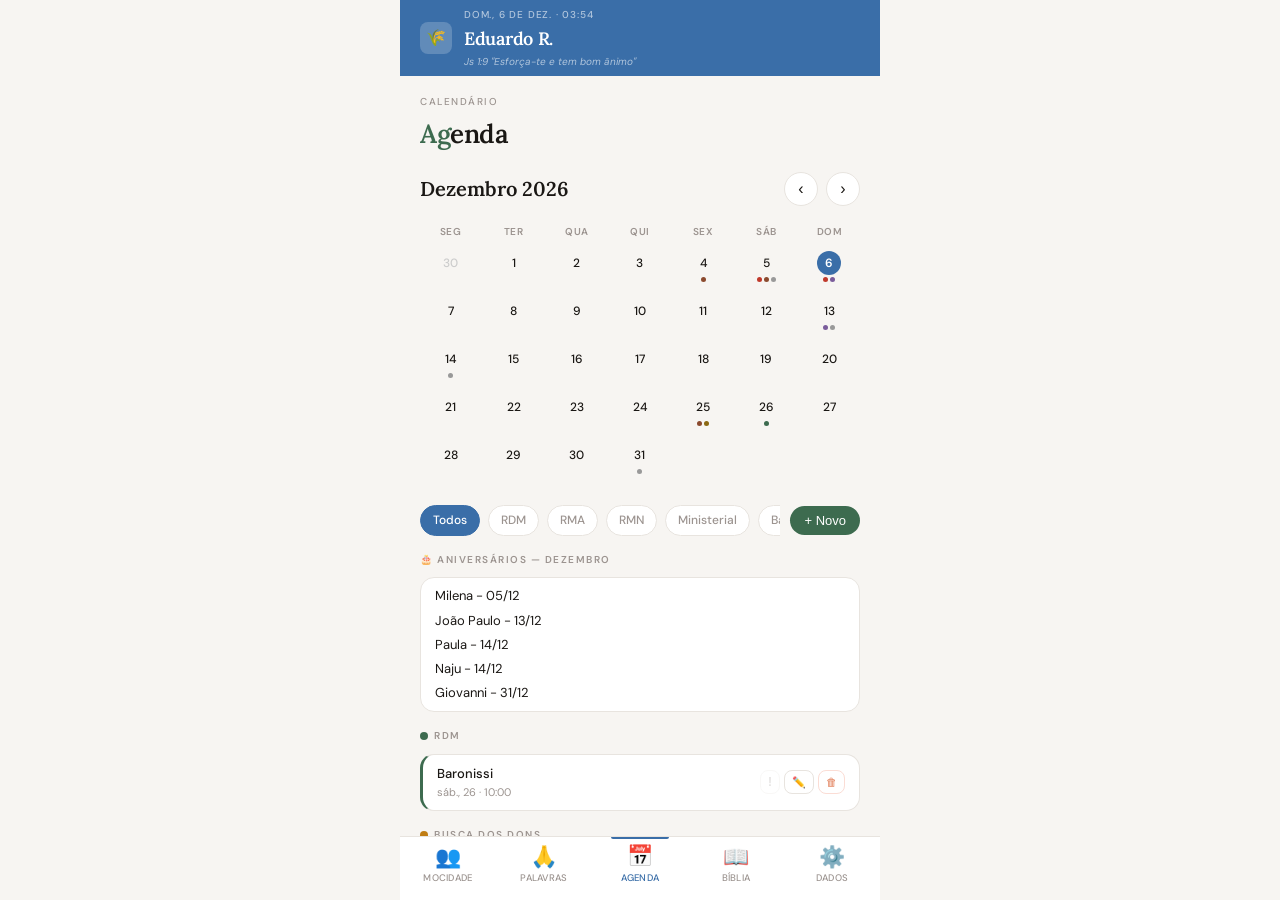
==== index.html @ d0b650cb "Update index.html" ====
<!DOCTYPE html>
<html lang="pt-BR">
<head>
  <meta charset="UTF-8" />
  <meta name="viewport" content="width=device-width, initial-scale=1.0, maximum-scale=1.0, user-scalable=no" />
  <title>Chazak</title>
  <meta name="description" content="Chazak — app pessoal de Eduardo R. para organização da mocidade CCB." />
  <meta name="theme-color" content="#3A6EA8" />
  <meta name="mobile-web-app-capable" content="yes" />
  <meta name="apple-mobile-web-app-capable" content="yes" />
  <meta name="apple-mobile-web-app-status-bar-style" content="default" />
  <meta name="apple-mobile-web-app-title" content="Chazak" />
  <!-- Manifest real (FASE 2 — PWA Offline) -->
  <link rel="manifest" href="./manifest.json" />
  <!-- Favicon emoji 🌾 via SVG -->
<link rel="icon" href="./icon-192.png" />
<link rel="apple-touch-icon" href="./icon-192.png" />
  <link rel="preconnect" href="https://fonts.googleapis.com">
  <link href="https://fonts.googleapis.com/css2?family=Lora:ital,wght@0,400;0,600;1,400&family=DM+Sans:wght@300;400;500&display=swap" rel="stylesheet">
  <style>
    *, *::before, *::after { box-sizing: border-box; margin: 0; padding: 0; }

    :root {
      --bg:        #F7F5F2;
      --surface:   #FFFFFF;
      --border:    #E8E4DF;
      --text:      #1A1714;
      --muted:     #9C9490;
      --accent:    #3A6EA8;      /* azul ardósia — principal */
      --accent2:   #8B4A2E;      /* terracota */
      --accent3:   #3D6B4F;      /* verde — Mocidade */
      --accent4:   #7A5C9B;      /* roxo — Bíblia */
      --accent5:   #6B7A8B;      /* chumbo — Dados */
      --tab-moc:   #3D6B4F;
      --tab-serv:  #8B4A2E;
      --tab-ag:    #3A6EA8;
      --tab-bib:   #7A5C9B;
      --tab-dad:   #6B7A8B;
      --tab-h:     64px;
      --header-h:  76px;
      --radius:    14px;
      --shadow:    0 2px 16px rgba(26,23,20,0.07);
      --hl-verde:  rgba(61,107,79,0.20);
      --hl-azul:   rgba(58,110,168,0.20);
      --hl-rosa:   rgba(199,80,141,0.20);
    }

    mark.chz-hl-verde,
    mark.chz-hl-azul,
    mark.chz-hl-rosa {
      padding: 1px 3px;
      border-radius: 4px;
      color: inherit;
      -webkit-box-decoration-break: clone;
      box-decoration-break: clone;
    }
    mark.chz-hl-verde { background: var(--hl-verde); }
    mark.chz-hl-azul  { background: var(--hl-azul); }
    mark.chz-hl-rosa  { background: var(--hl-rosa); }

    html, body {
      height: 100%;
      overflow: hidden;
      background: var(--bg);
      font-family: 'DM Sans', sans-serif;
      font-size: 15px;
      line-height: 1.55;
      color: var(--text);
      -webkit-font-smoothing: antialiased;
    }

    /* ── APP SHELL ── */
    #app {
      display: flex;
      flex-direction: column;
      height: 100%;
      max-width: 480px;
      margin: 0 auto;
      background: var(--bg);
      position: relative;
    }

    /* ── HEADER ── */
    header {
      height: var(--header-h);
      background: var(--tab-ag);
      border-bottom: none;
      display: flex;
      align-items: center;
      padding: 0 20px;
      gap: 12px;
      flex-shrink: 0;
      position: relative;
      z-index: 10;
      transition: background 0.3s ease;
    }

    .header-icon {
      width: 32px;
      height: 32px;
      background: rgba(255,255,255,0.2);
      border-radius: 8px;
      display: flex;
      align-items: center;
      justify-content: center;
      font-size: 16px;
    }

    .header-title {
      font-family: 'Lora', serif;
      font-size: 18px;
      font-weight: 600;
      color: white;
      letter-spacing: -0.3px;
    }

    .header-sub {
      font-size: 11px;
      color: rgba(255,255,255,0.75);
      font-weight: 400;
      margin-left: auto;
      letter-spacing: 0.5px;
      text-transform: uppercase;
    }

    /* ── CONTENT AREA ── */
    main {
      flex: 1;
      overflow-y: auto;
      overflow-x: hidden;
      -webkit-overflow-scrolling: touch;
      scroll-behavior: smooth;
    }

    /* ── SECTIONS ── */
    .section {
      display: none;
      padding: 18px 20px;
      min-height: 100%;
      animation: fadeUp 0.22s ease both;
    }

    .section.active { display: block; }
    .nota-preview { font-size:13px; color:var(--muted); white-space:nowrap; overflow:hidden; text-overflow:ellipsis; }

    @keyframes fadeUp {
      from { opacity: 0; transform: translateY(10px); }
      to   { opacity: 1; transform: translateY(0); }
    }

    /* ── SECTION HEADER ── */
    .section-header {
      margin-bottom: 18px;
    }

    .section-label {
      font-size: 10px;
      font-weight: 500;
      text-transform: uppercase;
      letter-spacing: 1.5px;
      color: var(--muted);
      margin-bottom: 4px;
    }

    .section-title {
      font-family: 'Lora', serif;
      font-size: 26px;
      font-weight: 600;
      color: var(--text);
      letter-spacing: -0.5px;
    }

    .section-title span {
      color: var(--accent);
    }

    /* ── EMPTY STATE ── */
    .empty-state {
      display: flex;
      flex-direction: column;
      align-items: center;
      justify-content: center;
      padding: 60px 20px;
      text-align: center;
      gap: 12px;
    }

    .empty-icon {
      font-size: 48px;
      opacity: 0.25;
      margin-bottom: 4px;
    }

    .empty-title {
      font-family: 'Lora', serif;
      font-size: 17px;
      color: var(--text);
      font-weight: 600;
    }

    .empty-desc {
      font-size: 14px;
      color: var(--muted);
      line-height: 1.6;
      max-width: 240px;
    }

    .btn-primary {
      margin-top: 8px;
      background: var(--accent);
      color: white;
      border: none;
      border-radius: 100px;
      padding: 12px 24px;
      font-family: 'DM Sans', sans-serif;
      font-size: 14px;
      font-weight: 500;
      cursor: pointer;
      transition: opacity 0.15s, transform 0.15s;
    }

    .btn-primary:active {
      opacity: 0.85;
      transform: scale(0.97);
    }

    /* ── CARDS PLACEHOLDER ── */
    .cards-grid {
      display: flex;
      flex-direction: column;
      gap: 12px;
    }

    .card {
      background: var(--surface);
      border: 1px solid var(--border);
      border-radius: var(--radius);
      padding: 18px;
      box-shadow: var(--shadow);
      transition: transform 0.15s;
    }

    .card:active { transform: scale(0.99); }

    /* ── AGENDA CALENDAR ── */
    .agenda-month {
      display: flex;
      align-items: center;
      justify-content: space-between;
      margin-bottom: 12px;
    }
    .agenda-month-label {
      font-family: 'Lora', serif;
      font-size: 20px;
      font-weight: 600;
    }
    .agenda-nav { display: flex; gap: 8px; }
    .agenda-nav button {
      width: 34px; height: 34px; border: 1px solid var(--border);
      background: var(--surface); border-radius: 50%; cursor: pointer;
      font-size: 16px; color: var(--text); display: flex;
      align-items: center; justify-content: center; transition: background 0.15s;
    }
    .agenda-nav button:hover { background: var(--border); }

    .cal-grid {
      display: grid;
      grid-template-columns: repeat(7, 1fr);
      gap: 2px;
      margin-bottom: 20px;
    }
    .cal-day-label {
      text-align: center; font-size: 10px; font-weight: 600;
      color: var(--muted); text-transform: uppercase;
      letter-spacing: 0.5px; padding: 6px 0;
    }
    .cal-day {
      position: relative;
      display: flex; flex-direction: column;
      align-items: center;
      padding: 4px 2px 6px;
      border-radius: 10px;
      cursor: pointer;
      transition: background 0.12s;
      min-height: 46px;
    }
    .cal-day:hover { background: var(--border); }
    .cal-day.other-month .cal-day-num { color: #ccc; }
    .cal-day.today .cal-day-num {
      background: var(--accent); color: white;
      width: 24px; height: 24px; border-radius: 50%;
      display: flex; align-items: center; justify-content: center;
    }
    .cal-day.selected { background: rgba(61,107,79,0.1); }
    .cal-day-num {
      font-size: 12px; font-weight: 500; color: var(--text);
      width: 24px; height: 24px; display: flex;
      align-items: center; justify-content: center;
      border-radius: 50%; margin-bottom: 2px;
    }
    .cal-dots {
      display: flex; flex-wrap: wrap; justify-content: center;
      gap: 2px; max-width: 100%;
    }
    .cal-dot {
      width: 5px; height: 5px; border-radius: 50%; flex-shrink: 0;
    }

    /* ── AGENDA SECTION LABEL ── */
    .agenda-section-label {
      font-size: 10px; font-weight: 600; text-transform: uppercase;
      letter-spacing: 1.5px; color: var(--muted); margin: 16px 0 10px;
    }

    /* Event card in list */
    .ev-card {
      background: var(--surface); border: 1px solid var(--border);
      border-radius: var(--radius); padding: 14px 16px;
      margin-bottom: 8px; display: flex; gap: 12px; align-items: flex-start;
      transition: opacity 0.2s;
    }
    .ev-card.past { opacity: 0.45; }
    .ev-card-stripe {
      width: 3px; border-radius: 4px; flex-shrink: 0; align-self: stretch; min-height: 36px;
    }
    .ev-card-body { flex: 1; min-width: 0; }
    .ev-card-tipo {
      font-size: 10px; font-weight: 700; text-transform: uppercase;
      letter-spacing: 0.8px; margin-bottom: 3px;
    }
    .ev-card-titulo { font-size: 14px; font-weight: 600; margin-bottom: 3px; white-space: nowrap; overflow: hidden; text-overflow: ellipsis; }
    .ev-card-meta { font-size: 11px; color: var(--muted); }
    .ev-card-actions { display: flex; gap: 6px; flex-shrink: 0; }
    .ev-icon-btn {
      background: none; border: 1px solid var(--border); border-radius: 8px;
      padding: 5px 7px; cursor: pointer; font-size: 12px;
    }

    /* ── BIBLIA TABS ── */
    .inner-tabs {
      display: flex;
      gap: 8px;
      margin-bottom: 24px;
      overflow-x: auto;
      scrollbar-width: none;
    }

    .inner-tabs::-webkit-scrollbar { display: none; }

    .inner-tab {
      flex-shrink: 0;
      padding: 7px 16px;
      border-radius: 100px;
      font-size: 13px;
      font-weight: 500;
      cursor: pointer;
      border: 1px solid var(--border);
      background: var(--surface);
      color: var(--muted);
      transition: all 0.15s;
    }

    .inner-tab.active {
      background: var(--accent);
      color: white;
      border-color: var(--accent);
    }

    /* ── DADOS ── */
    .dados-section {
      margin-bottom: 0;
    }
    .dados-group-label {
      font-size: 10px; font-weight: 700; text-transform: uppercase;
      letter-spacing: 1.2px; color: var(--muted);
      margin: 20px 0 8px 2px;
    }

    .dados-title {
      font-family: 'Lora', serif;
      font-size: 15px;
      font-weight: 600;
      margin-bottom: 12px;
      color: var(--text);
    }

    .dados-row {
      display: flex;
      gap: 10px;
    }

    .btn-outline {
      flex: 1;
      padding: 13px;
      border: 1px solid var(--border);
      background: var(--surface);
      border-radius: var(--radius);
      font-family: 'DM Sans', sans-serif;
      font-size: 13px;
      font-weight: 500;
      color: var(--text);
      cursor: pointer;
      text-align: center;
      transition: background 0.15s;
    }

    .btn-outline:hover { background: var(--border); }

    .btn-danger {
      flex: 1;
      padding: 13px;
      border: 1px solid #FBDDD5;
      background: #FFF8F6;
      border-radius: var(--radius);
      font-family: 'DM Sans', sans-serif;
      font-size: 13px;
      font-weight: 500;
      color: var(--accent2);
      cursor: pointer;
      text-align: center;
      transition: background 0.15s;
    }

    /* ── BOTTOM TABS ── */
    nav {
      height: var(--tab-h);
      background: var(--surface);
      border-top: 1px solid var(--border);
      display: flex;
      align-items: stretch;
      flex-shrink: 0;
      position: relative;
      z-index: 10;
    }

    .tab {
      flex: 1;
      display: flex;
      flex-direction: column;
      align-items: center;
      justify-content: center;
      gap: 3px;
      cursor: pointer;
      position: relative;
      transition: color 0.15s;
      color: var(--muted);
      padding-bottom: 4px;
      -webkit-tap-highlight-color: transparent;
    }

    .tab::before {
      content: '';
      position: absolute;
      top: 0;
      left: 20%;
      right: 20%;
      height: 2px;
      background: var(--accent);
      border-radius: 0 0 4px 4px;
      transform: scaleX(0);
      transition: transform 0.2s ease;
    }

    .tab.active {
      color: var(--accent);
    }

    .tab.active::before {
      transform: scaleX(1);
    }

    .tab-icon {
      font-size: 21px;
      line-height: 1;
      transition: transform 0.15s;
    }

    .tab.active .tab-icon {
      transform: translateY(-1px);
    }

    .tab-label {
      font-size: 9.5px;
      font-weight: 500;
      letter-spacing: 0.3px;
      text-transform: uppercase;
    }

    /* ── MOCIDADE COLOR ── */
    #tab-mocidade.active { color: var(--tab-moc); }
    #tab-mocidade.active::before { background: var(--tab-moc); }
    #tab-servicos.active { color: var(--tab-serv); }
    #tab-servicos.active::before { background: var(--tab-serv); }
    #tab-agenda.active { color: var(--tab-ag); }
    #tab-agenda.active::before { background: var(--tab-ag); }
    #tab-biblia.active { color: var(--tab-bib); }
    #tab-biblia.active::before { background: var(--tab-bib); }
    #tab-dados.active { color: var(--tab-dad); }
    #tab-dados.active::before { background: var(--tab-dad); }

    /* ── VERSÍCULO DESTAQUE ── */
    .verse-banner {
      background: var(--accent);
      border-radius: var(--radius);
      padding: 12px 16px;
      margin-bottom: 16px;
      color: white;
    }

    .verse-text {
      font-family: 'Lora', serif;
      font-size: 13px;
      font-style: italic;
      line-height: 1.6;
      margin-bottom: 5px;
    }

    .verse-ref {
      font-size: 11px;
      opacity: 0.75;
      font-weight: 500;
    }

    /* ── MOCIDADE STYLES ── */
    .moc-inner-tabs {
      display: flex; gap: 8px; margin-bottom: 20px; overflow-x: auto; scrollbar-width: none;
    }
    .moc-inner-tabs::-webkit-scrollbar { display: none; }
    .moc-inner-tab {
      flex-shrink: 0; padding: 7px 16px; border-radius: 100px; font-size: 13px; font-weight: 500;
      cursor: pointer; border: 1px solid var(--border); background: var(--surface); color: var(--muted);
      transition: all 0.15s;
    }
    .moc-inner-tab.active { background: var(--accent); color: white; border-color: var(--accent); }

    /* ── AUTOCOMPLETE ── */
    .ac-wrap { position: relative; }
    .ac-dropdown {
      position: absolute; top: calc(100% + 4px); left: 0; right: 0;
      background: var(--surface); border: 1px solid var(--border);
      border-radius: var(--radius); z-index: 200; overflow: hidden;
      box-shadow: 0 8px 24px rgba(0,0,0,0.12);
    }
    .ac-item {
      padding: 11px 14px; font-size: 14px; cursor: pointer;
      border-bottom: 1px solid var(--border); transition: background 0.1s;
    }
    .ac-item:last-child { border-bottom: none; }
    .ac-item:active, .ac-item.hovered { background: var(--bg); }
    .ac-item .ac-sub { font-size: 11px; color: var(--muted); margin-top: 2px; }

    /* ── VIAGEM INLINE EDIT ── */
    .vd-edit-row {
      display: flex; align-items: center; gap: 8px; margin-bottom: 6px;
    }
    .vd-edit-input {
      flex: 1; border: 1px solid var(--border); border-radius: 100px;
      padding: 8px 14px; font-size: 14px; background: var(--bg);
      color: var(--text); font-family: 'DM Sans', sans-serif;
    }
    .vd-edit-input:focus { outline: none; border-color: var(--accent); }
    .vd-edit-btn {
      background: none; border: 1px solid var(--border); border-radius: 100px;
      padding: 6px 12px; font-size: 12px; color: var(--muted); cursor: pointer;
      white-space: nowrap; flex-shrink: 0;
    }

    /* ── VIAGEM DETAIL ── */
    .vd-header {
      display: flex; align-items: center; gap: 10px; margin-bottom: 18px;
    }
    .vd-back {
      background: var(--surface); border: 1px solid var(--border);
      border-radius: 100px; padding: 6px 14px; font-size: 13px;
      cursor: pointer; color: var(--muted); flex-shrink: 0;
    }
    .vd-title { font-family: 'Lora', serif; font-size: 18px; font-weight: 600; }
    .vd-meta { font-size: 12px; color: var(--muted); margin-top: 2px; }

    .vd-section { margin-bottom: 20px; }
    .vd-section-title {
      font-size: 11px; font-weight: 600; text-transform: uppercase;
      letter-spacing: 1px; color: var(--muted); margin-bottom: 10px;
    }

    /* Invitati / convidados */
    .inv-row {
      display: flex; align-items: center; gap: 10px;
      background: var(--surface); border: 1px solid var(--border);
      border-radius: 100px; padding: 8px 10px 8px 14px;
      margin-bottom: 6px; transition: background 0.15s;
    }
    .inv-row.confirmed { background: #e8f5e9; border-color: #a5d6a7; }
    .inv-row .inv-nome {
      flex: 1; font-size: 14px; font-weight: 500;
      border: none; background: transparent; color: var(--text);
      font-family: 'DM Sans', sans-serif;
    }
    .inv-row .inv-nome:focus { outline: none; }
    .inv-row.confirmed .inv-nome { color: #2e7d32; }
    .inv-check { width: 26px; height: 26px; accent-color: #2b8c4c; flex-shrink: 0; cursor: pointer; }
    .inv-del { background: none; border: none; font-size: 18px; color: var(--muted); cursor: pointer; width: 36px; height: 36px; border-radius: 100px; display: flex; align-items: center; justify-content: center; flex-shrink: 0; }
    .inv-del:active { background: var(--border); }

    /* Carros */
    .carro-card {
      background: var(--surface); border: 1px solid var(--border);
      border-radius: var(--radius); padding: 14px; margin-bottom: 12px;
    }
    .carro-header {
      display: flex; align-items: center; justify-content: space-between;
      margin-bottom: 12px;
    }
    .carro-titulo {
      font-size: 14px; font-weight: 600;
      background: var(--bg); border: 1px solid var(--border);
      border-radius: 100px; padding: 5px 14px; display: inline-flex;
      align-items: center; gap: 6px;
    }
    .carro-del { background: none; border: none; color: #E07B54; font-size: 16px; cursor: pointer; padding: 4px 8px; }
    .posto-input {
      width: 100%; padding: 10px 14px; border: 1px solid var(--border);
      border-radius: 100px; font-size: 13px; background: var(--bg);
      color: var(--text); font-family: 'DM Sans', sans-serif;
      margin-bottom: 6px; transition: border 0.15s;
    }
    .posto-input:focus { outline: none; border-color: var(--accent); }

    .vd-wa-btn {
      width: 100%; padding: 14px; background: #25D366; color: white;
      border: none; border-radius: 100px; font-size: 15px; font-weight: 600;
      cursor: pointer; font-family: 'DM Sans', sans-serif; margin-top: 8px;
      display: flex; align-items: center; justify-content: center; gap: 8px;
    }

    /* Toggle chevron — pill style */
    .toggle-header {
      display: flex; align-items: center; justify-content: space-between;
      padding: 10px 14px; background: var(--surface); border: 1px solid var(--border);
      border-radius: var(--radius); cursor: pointer; user-select: none;
      transition: background 0.15s;
    }
    .toggle-header:active { background: var(--border); }
    .toggle-header-label {
      font-size: 12px; font-weight: 600; text-transform: uppercase;
      letter-spacing: 1px; color: var(--muted);
    }
    .toggle-chevron {
      display: flex; align-items: center; justify-content: center;
      width: 22px; height: 22px; border-radius: 100px;
      background: var(--bg); border: 1px solid var(--border);
      color: var(--muted); font-size: 10px; font-style: normal;
      transition: transform 0.2s; flex-shrink: 0;
    }
    .toggle-chevron.open { transform: rotate(180deg); }
    .toggle-cards {
      border: 1px solid var(--border); border-top: none;
      border-radius: 0 0 var(--radius) var(--radius); overflow: hidden;
      margin-bottom: 10px;
    }
    .toggle-header.closed { border-radius: var(--radius); margin-bottom: 10px; }

    /* Scroll-to-top */
    .scroll-top-btn {
      display: none; position: fixed; bottom: 148px; right: 18px;
      width: 36px; height: 36px; border-radius: 100px;
      background: var(--surface); border: 1px solid var(--border);
      color: var(--muted); font-size:16px; cursor: pointer;
      align-items: center; justify-content: center; z-index: 50;
      box-shadow: 0 2px 8px rgba(0,0,0,0.12); transition: opacity 0.2s;
    }
    .scroll-top-btn.visible { display: flex; }

    /* Search */
    .search-wrap { position: relative; margin-bottom: 16px; }
    .search-wrap input {
      width: 100%; padding: 11px 16px 11px 40px; border: 1px solid var(--border);
      border-radius: 100px; background: var(--surface); font-family: 'DM Sans', sans-serif;
      font-size: 14px; color: var(--text); outline: none; transition: border 0.15s;
    }
    .search-wrap input:focus { border-color: var(--accent); }
    .search-wrap::before { content: '🔍'; position: absolute; left: 14px; top: 50%; transform: translateY(-50%); font-size: 14px; }

    /* Filter row */
    .filter-row { display: flex; gap: 8px; margin-bottom: 16px; overflow-x: auto; scrollbar-width: none; }
    .filter-row::-webkit-scrollbar { display: none; }
    .filter-chip {
      flex-shrink: 0; padding: 5px 12px; border-radius: 100px; font-size: 12px; font-weight: 500;
      cursor: pointer; border: 1px solid var(--border); background: var(--surface); color: var(--muted);
      transition: all 0.15s;
    }
    .filter-chip.active { background: var(--accent); color: white; border-color: var(--accent); }

    /* Person card */
    .person-card {
      background: var(--surface); border: 1px solid var(--border); border-radius: var(--radius);
      padding: 16px; margin-bottom: 10px; box-shadow: var(--shadow); transition: transform 0.15s;
    }
    .person-card.needs-attention { border-left: 3px solid #E07B54; }
    .person-card:active { transform: scale(0.99); }

    .pc-top { display: flex; align-items: center; justify-content: space-between; margin-bottom: 12px; }
    .pc-name { font-weight: 600; font-size: 15px; }
    .pc-badge {
      font-size: 10px; font-weight: 500; padding: 3px 10px; border-radius: 100px;
      background: var(--bg); color: var(--muted); border: 1px solid var(--border);
    }
    .pc-status { display: flex; align-items: center; gap: 5px; font-size: 11px; color: var(--muted); }
    .pc-dot { width: 7px; height: 7px; border-radius: 50%; background: #4CAF50; }
    .pc-dot.warn { background: #FF9800; }
    .pc-dot.alert { background: #F44336; }

    .pc-interactions { display: grid; grid-template-columns: repeat(3, 1fr); gap: 7px; margin-bottom: 12px; }
    .pc-btn {
      padding: 9px 4px; border: 1px solid var(--border); border-radius: 10px; background: var(--bg);
      font-size: 11px; font-weight: 500; cursor: pointer; text-align: center; transition: all 0.15s;
      color: var(--muted); line-height: 1.4;
    }
    .pc-btn.has-data { background: var(--accent); color: white; border-color: var(--accent); }
    .pc-btn span { display: block; font-size: 9px; font-weight: 400; margin-top: 2px; opacity: 0.8; }

    .pc-footer { display: flex; justify-content: space-between; align-items: center; }
    .pc-last { font-size: 11px; color: var(--muted); }
    .pc-del { background: none; border: none; font-size: 16px; cursor: pointer; opacity: 0.4; padding: 4px; }

    /* Viagens */
    .viagem-card {
      background: var(--surface); border: 1px solid var(--border); border-radius: var(--radius);
      padding: 16px; margin-bottom: 10px; box-shadow: var(--shadow);
    }
    .vc-top { display: flex; justify-content: space-between; align-items: flex-start; margin-bottom: 8px; }
    .vc-title { font-weight: 600; font-size: 15px; }
    .vc-date { font-size: 11px; color: var(--muted); }
    .vc-dest { font-size: 13px; color: var(--muted); margin-bottom: 10px; }
    .vc-participants { display: flex; flex-wrap: wrap; gap: 6px; }
    .vc-tag {
      font-size: 11px; padding: 3px 10px; border-radius: 100px;
      background: var(--bg); border: 1px solid var(--border); color: var(--text);
    }

    /* Modal */
    .modal-overlay {
      display: none; position: fixed; inset: 0; background: rgba(26,23,20,0.45);
      z-index: 100; align-items: flex-end; justify-content: center;
    }
    .modal-overlay.show { display: flex; }
    .modal-sheet {
      background: var(--surface); border-radius: 20px 20px 0 0; padding: 24px 20px 40px;
      width: 100%; max-width: 480px; max-height: 85vh; overflow-y: auto;
      animation: slideUp 0.25s ease; display: flex; flex-direction: column;
      transition: transform 0.15s ease;
    }
    /* When keyboard is open, reduce max-height so modal fits above it */
    .modal-overlay.keyboard-open .modal-sheet {
      max-height: 50vh;
      padding-bottom: 16px;
    }
    .form-actions { display: flex; gap: 10px; margin-top: 20px; flex-shrink: 0; }
    @keyframes slideUp { from { transform: translateY(100%); } to { transform: translateY(0); } }
    .modal-handle { width: 40px; height: 4px; background: var(--border); border-radius: 100px; margin: 0 auto 20px; }
    .modal-title { font-family: 'Lora', serif; font-size: 19px; font-weight: 600; margin-bottom: 20px; }

    .form-field { margin-bottom: 16px; }
    .form-label { font-size: 11px; font-weight: 700; text-transform: uppercase; letter-spacing: 1.1px; color: var(--muted); margin-bottom: 7px; display: block; }
    .form-input {
      width: 100%; padding: 13px 15px; border: 1px solid var(--border); border-radius: 10px;
      font-family: 'DM Sans', sans-serif; font-size: 15px; color: var(--text);
      background: var(--bg); outline: none; transition: border 0.15s;
    }
    .form-input:focus { border-color: var(--accent); background: var(--surface); }
    select.form-input { cursor: pointer; }

    
    .btn-cancel {
      flex: 1; padding: 13px; border: 1px solid var(--border); background: var(--surface);
      border-radius: 100px; font-family: 'DM Sans', sans-serif; font-size: 14px;
      font-weight: 500; color: var(--muted); cursor: pointer;
    }
    .btn-save {
      flex: 2; padding: 13px; border: none; background: var(--accent);
      border-radius: 100px; font-family: 'DM Sans', sans-serif; font-size: 14px;
      font-weight: 500; color: white; cursor: pointer; transition: opacity 0.15s;
    }
    .btn-save:active { opacity: 0.85; }

    /* Interaction history */
    .hist-item {
      display: flex; justify-content: space-between; align-items: center;
      padding: 10px 0; border-bottom: 1px solid var(--border); font-size: 13px;
    }
    .hist-item:last-child { border-bottom: none; }
    .hist-del { background: none; border: none; color: #E07B54; cursor: pointer; font-size: 14px; }

    /* Stats bar */
    .moc-stats { display: grid; grid-template-columns: repeat(3,1fr); gap: 8px; margin-bottom: 20px; }
    .moc-stat { background: var(--surface); border: 1px solid var(--border); border-radius: 12px; padding: 12px; text-align: center; }
    .moc-stat-num { font-family: 'Lora', serif; font-size: 22px; font-weight: 600; color: var(--accent); }
    .moc-stat-label { font-size: 10px; color: var(--muted); margin-top: 2px; }

    /* FAB */
    .fab {
      position: fixed; bottom: calc(var(--tab-h) + 16px + env(safe-area-inset-bottom,0));
      right: 20px; width: 52px; height: 52px; border-radius: 50%; background: var(--accent);
      color: white; border: none; font-size: 24px; cursor: pointer; box-shadow: 0 4px 16px rgba(61,107,79,0.4);
      display: none; align-items: center; justify-content: center; z-index: 50; transition: transform 0.15s;
    }
    .fab.visible { display: flex; }
    .fab:active { transform: scale(0.92); }

    /* Scrollbar */
    main::-webkit-scrollbar { width: 3px; }
    main::-webkit-scrollbar-thumb { background: var(--border); border-radius: 10px; }

    /* Safe area for notch/home indicator */
    nav { padding-bottom: env(safe-area-inset-bottom, 0); height: calc(var(--tab-h) + env(safe-area-inset-bottom, 0)); }
  </style>
</head>
<body>

<div id="app">

  <!-- HEADER -->
  <header>
    <div class="header-icon">🌾</div>
    <div style="display:flex;flex-direction:column;gap:2px;flex:1;min-width:0">
      <span style="font-size:10px;color:rgba(255,255,255,0.6);font-weight:500;letter-spacing:0.8px;text-transform:uppercase" id="header-date"></span>
      <span class="header-title">Eduardo R.</span>
      <span id="header-verse" style="font-size:10px;color:rgba(255,255,255,0.6);font-weight:400;font-style:italic;line-height:1.4;display:block">1Jo 2:14 "Jovens, sois fortes, e a palavra de Deus permanece em vós"</span>
    </div>
  </header>

  <!-- MAIN CONTENT -->
  <main>

    <!-- ── MOCIDADE ── -->
    <section id="sec-mocidade" class="section">
      <div class="section-header">
        <div class="section-label">Jovens</div>
        <div class="section-title"><span style="color:var(--tab-moc)">Mo</span>cidade</div>
      </div>

      <!-- Sub-tabs -->
      <div class="moc-inner-tabs">
        <div class="moc-inner-tab active" onclick="setMocTab(this,'tracker')" title="Tracker">👥</div>
        <div class="moc-inner-tab" onclick="setMocTab(this,'presenca')" title="Presença">🙋</div>
        <div class="moc-inner-tab" onclick="setMocTab(this,'viagens')" title="Viagens">✈️</div>
        <div class="moc-inner-tab" onclick="setMocTab(this,'encontros')" title="Encontros">🎉</div>
        <div class="moc-inner-tab" onclick="setMocTab(this,'ideias')" title="Ideias">💡</div>
      </div>

      <!-- ── TRACKER ── -->
      <div id="moc-tracker">
        <div class="moc-stats">
          <div class="moc-stat"><div class="moc-stat-num" id="ms-total">0</div><div class="moc-stat-label">Total</div></div>
          <div class="moc-stat" onclick="filterByAtencao()" style="cursor:pointer" id="ms-alert-box"><div class="moc-stat-num" id="ms-alert" style="color:#E07B54">0</div><div class="moc-stat-label">Atenção ⚠️</div></div>
          <div class="moc-stat"><div class="moc-stat-num" id="ms-ok">0</div><div class="moc-stat-label">Em dia</div></div>
        </div>

        <div class="search-wrap"><input type="text" id="moc-search" placeholder="Buscar jovem..." oninput="renderTracker()"></div>

        <div class="filter-row" style="margin-bottom:10px">
            <div class="filter-chip active" onclick="setMocFilter(this,'todos')">Todos</div>
            <div class="filter-chip" onclick="setMocFilter(this,'Jovem Moça')">Moças +12</div>
            <div class="filter-chip" onclick="setMocFilter(this,'Criança Menina')">Meninas +6</div>
            <div class="filter-chip" onclick="setMocFilter(this,'Menina menor de 6')">Meninas -6</div>
            <div class="filter-chip" onclick="setMocFilter(this,'Jovem Moço')">Moços +12</div>
            <div class="filter-chip" onclick="setMocFilter(this,'Criança Menino')">Meninos +6</div>
            <div class="filter-chip" onclick="setMocFilter(this,'Menino menor de 6')">Meninos -6</div>
            <div class="filter-chip" onclick="setMocFilter(this,'atencao')">⚠️</div>
          </div>

        <div id="tracker-list"></div>
      </div>

      <!-- ── PRESENÇA (RDJ) ── -->
      <div id="moc-presenca" style="display:none">
        <div class="filter-row" style="margin-bottom:14px">
          <div class="filter-chip active" id="pres-subtab-sessoes" onclick="setPresencaSubTab('sessoes')">📋 Sessões</div>
          <div class="filter-chip" id="pres-subtab-ranking" onclick="setPresencaSubTab('ranking')">📊 Ranking</div>
        </div>

        <!-- SESSÕES -->
        <div id="presenca-sessoes-view">
          <div id="presenca-sessoes-list"></div>
        </div>

        <!-- RANKING -->
        <div id="presenca-ranking-view" style="display:none">
          <div class="filter-row" style="margin-bottom:12px">
            <div class="filter-chip active" onclick="setRankingFilter(this,'todos')">Todos</div>
            <div class="filter-chip" onclick="setRankingFilter(this,'jovens')">Jovem Moça &amp; Moço</div>
          </div>
          <div id="presenca-ranking-list"></div>
        </div>
      </div>

      <!-- ── VIAGENS ── -->
      <div id="moc-viagens" style="display:none">
        <!-- LIST VIEW -->
        <div id="viagens-list-view">
          <div id="viagens-list"></div>
        </div>
        <!-- DETAIL VIEW (shown when a trip is open) -->
        <div id="viagem-detail-view" style="display:none"></div>
      </div>

      <!-- ── ENCONTROS ── -->
      <div id="moc-encontros" style="display:none">
        <div id="encontros-list"></div>
      </div>

      <!-- ── IDEIAS ── -->
      <div id="moc-ideias" style="display:none">
        <!-- Tag filter bar -->
        <div id="ideias-tag-bar" style="display:flex;flex-wrap:wrap;gap:6px;margin-bottom:14px"></div>
        <!-- Cards list -->
        <div id="ideias-list"></div>
      </div>
    </section>


    <!-- ── SERVIÇOS ── -->
    <section id="sec-servicos" class="section">
      <div class="section-header">
        <div class="section-label">Registro</div>
        <div class="section-title"><span style="color:var(--accent2)">Pa</span>lavras</div>
      </div>

      <!-- Filtros por tipo de serviço -->
      <div class="filter-row" style="margin-bottom:12px">
        <div class="filter-chip active" onclick="setServTipo(this,'todos')">Todos</div>
        <div class="filter-chip" onclick="setServTipo(this,'Culto')">Culto</div>
        <div class="filter-chip" onclick="setServTipo(this,'RDJ')">RDJ</div>
        <div class="filter-chip" onclick="setServTipo(this,'RDM')">RDM</div>
        <div class="filter-chip" onclick="setServTipo(this,'Batismo')">Batismo</div>
        <div class="filter-chip" onclick="setServTipo(this,'RMN')">RMN</div>
        <div class="filter-chip" onclick="setServTipo(this,'RMA')">RMA</div>
        <div class="filter-chip" onclick="setServTipo(this,'RGI')">RGI</div>
        <div class="filter-chip" onclick="setServTipo(this,'Busca dos Dons')">Busca dos Dons</div>
        <div class="filter-chip" onclick="setServTipo(this,'S. Ceia')">S. Ceia</div>
        <div class="filter-chip" onclick="setServTipo(this,'Outro')">Outro</div>
      </div>

      <div id="servicos-list"></div>
    </section>

    <!-- ── AGENDA ── -->
    <section id="sec-agenda" class="section">
      <div class="section-header">
        <div class="section-label">Calendário</div>
        <div class="section-title"><span style="color:var(--accent3)">Ag</span>enda</div>
      </div>

      <!-- Mini calendário -->
      <div class="agenda-month">
        <span class="agenda-month-label" id="cal-month-label"></span>
        <div class="agenda-nav">
          <button onclick="changeMonth(-1)">‹</button>
          <button onclick="changeMonth(1)">›</button>
        </div>
      </div>
      <div class="cal-grid" id="cal-grid"></div>

      <!-- Filter + add -->
      <div style="display:flex;align-items:center;justify-content:space-between;margin-bottom:12px">
        <div class="filter-row" style="margin-bottom:0;flex:1;overflow-x:auto">
          <div class="filter-chip active" onclick="setAgendaFilter(this,'todos')">Todos</div>
          <div class="filter-chip" onclick="setAgendaFilter(this,'RDM')">RDM</div>
          <div class="filter-chip" onclick="setAgendaFilter(this,'RMA')">RMA</div>
          <div class="filter-chip" onclick="setAgendaFilter(this,'RMN')">RMN</div>
          <div class="filter-chip" onclick="setAgendaFilter(this,'Ministerial')">Ministerial</div>
          <div class="filter-chip" onclick="setAgendaFilter(this,'Batismo')">Batismo</div>
          <div class="filter-chip" onclick="setAgendaFilter(this,'Busca dos Dons')">Busca dos Dons</div>
          <div class="filter-chip" onclick="setAgendaFilter(this,'Culto')">Culto</div>
          <div class="filter-chip" onclick="setAgendaFilter(this,'Santa Ceia')">S. Ceia</div>
          <div class="filter-chip" onclick="setAgendaFilter(this,'RGI')">RGI</div>
        </div>
        <button onclick="openNovoEvento()" style="flex-shrink:0;margin-left:10px;background:var(--accent3);color:white;border:none;border-radius:100px;padding:7px 14px;font-size:13px;font-weight:500;cursor:pointer">+ Novo</button>
      </div>

      <div id="agenda-list"></div>
    </section>

    <!-- ── BÍBLIA ── -->
    <section id="sec-biblia" class="section">
      <div class="section-header">
        <div class="section-label">Pessoal</div>
        <div class="section-title"><span style="color:var(--accent4)">Bí</span>blia</div>
      </div>

      <div class="verse-banner">
        <div class="verse-text">"A tua palavra é lâmpada para os meus pés e luz para o meu caminho."</div>
        <div class="verse-ref">Salmos 119:105</div>
      </div>

      <div class="inner-tabs">
        <div class="inner-tab active" onclick="setBibliaTab(this, 'livros')" title="Leitura">📖</div>
        <div class="inner-tab" onclick="setBibliaTab(this, 'curiosidades')" title="Curiosidades">🧐</div>
        <div class="inner-tab" onclick="setBibliaTab(this, 'favoritos')" title="Favoritos">⭐</div>
        <div class="inner-tab" onclick="setBibliaTab(this, 'ondeescrito')" title="Onde está escrito">📍</div>
      </div>

      <div id="biblia-leitura" style="display:none">
        <div class="filter-row" style="margin-bottom:12px">
          <div class="filter-chip active" onclick="setLeituraFilter(this,'todos')">Todas</div>
          <div class="filter-chip" onclick="setLeituraFilter(this,'AT')">A.T.</div>
          <div class="filter-chip" onclick="setLeituraFilter(this,'NT')">N.T.</div>
        </div>
        <div id="leitura-list"></div>
      </div>

      <!-- ── LIVROS ── -->
      <div id="biblia-livros">
        <!-- Vista: lista de livros -->
        <div id="livros-lista-view">
          <div style="position:relative;margin-bottom:10px">
            <span style="position:absolute;left:12px;top:50%;transform:translateY(-50%);font-size:14px;color:var(--muted)">🔍</span>
            <input id="livros-busca" type="text" placeholder="Buscar livro..."
              style="width:100%;padding:9px 12px 9px 34px;border-radius:12px;border:1px solid var(--border);background:var(--surface);color:var(--text);font-size:13px;box-sizing:border-box"
              oninput="renderLivros()">
          </div>
          <div class="filter-row" style="margin-bottom:12px">
            <div class="filter-chip active" onclick="setLivrosFiltro(this,'todos')">Todos</div>
            <div class="filter-chip" onclick="setLivrosFiltro(this,'AT')">A.T.</div>
            <div class="filter-chip" onclick="setLivrosFiltro(this,'NT')">N.T.</div>
          </div>
          <div id="livros-list"></div>
        </div>
        <!-- Vista: detalhe de um livro -->
        <div id="livros-detalhe-view" style="display:none">
          <div id="livros-detalhe-conteudo"></div>
        </div>
      </div>

      <div id="biblia-planner" style="display:none">
        <div style="margin-bottom:16px">
          <div style="font-family:'Lora',serif;font-size:16px;font-weight:600;margin-bottom:4px">Planner de Leitura</div>
          <div style="font-size:13px;color:var(--muted)">Organize sua leitura bíblica anual</div>
        </div>
        <!-- Barra de progresso geral -->
        <div class="card" style="margin-bottom:16px">
          <div style="display:flex;justify-content:space-between;align-items:center;margin-bottom:10px">
            <span style="font-size:13px;font-weight:500">Progresso geral</span>
            <span style="font-size:13px;color:var(--accent4);font-weight:600" id="planner-pct">0%</span>
          </div>
          <div style="background:var(--border);border-radius:100px;height:8px;overflow:hidden">
            <div id="planner-bar" style="height:100%;background:var(--accent4);border-radius:100px;width:0%;transition:width 0.4s ease"></div>
          </div>
          <div style="display:flex;justify-content:space-between;margin-top:8px">
            <span style="font-size:11px;color:var(--muted)" id="planner-done">0 livros lidos</span>
            <span style="font-size:11px;color:var(--muted)">de 66</span>
          </div>
        </div>
        <!-- Lista de livros por testamento -->
        <div id="planner-list"></div>
      </div>

      <div id="biblia-curiosidades" style="display:none">
        <!-- Busca -->
      <div style="position:relative;margin-bottom:10px">
        <span style="position:absolute;left:12px;top:50%;transform:translateY(-50%);font-size:14px;color:var(--muted)">🔍</span>
        <input id="cur-busca-input" type="text" placeholder="Buscar notas..."
          style="width:100%;padding:9px 12px 9px 34px;border-radius:12px;border:1px solid var(--border);background:var(--surface);color:var(--text);font-size:13px;box-sizing:border-box"
          oninput="curBusca=this.value;renderCuriosidades()">
      </div>
      <!-- Chips de categoria -->
      <div id="curiosidades-tag-bar" class="filter-row" style="margin-bottom:12px"></div>
      <div id="curiosidades-list"></div>
      </div>

      <div id="biblia-favoritos" style="display:none">
        <div class="search-wrap" style="margin-bottom:12px"><input type="text" id="fav-search" placeholder="Buscar versículo..." oninput="renderFavoritos()"></div>
        <div id="favoritos-list"></div>
      </div>

      <div id="biblia-ondeescrito" style="display:none">
        <div style="position:relative;margin-bottom:10px">
          <span style="position:absolute;left:12px;top:50%;transform:translateY(-50%);font-size:14px;color:var(--muted)">🔍</span>
          <input id="oee-busca-input" type="text" placeholder="Buscar tópico..."
            style="width:100%;padding:9px 12px 9px 34px;border-radius:12px;border:1px solid var(--border);background:var(--surface);color:var(--text);font-size:13px;box-sizing:border-box"
            oninput="oeeBusca=this.value;renderOndeEstaEscrito()">
        </div>
        <div style="position:relative;padding-right:24px">
          <div id="oee-list" style="border-radius:var(--radius);border:1px solid var(--border)"></div>
          <div id="oee-az-nav" style="position:absolute;right:0;top:0;bottom:0;display:flex;flex-direction:column;justify-content:center;gap:1px;padding:8px 0"></div>
        </div>
      </div>
    </section>

    <!-- ── DADOS ── -->
    <section id="sec-dados" class="section">
      <div class="section-header">
        <div class="section-label">Configurações</div>
        <div class="section-title"><span style="color:var(--tab-dad)">Da</span>dos</div>
      </div>

      <!-- SOBRE O APP -->
      <div class="dados-section">
        <div class="dados-title">📱 Sobre o app</div>
        <div class="card" style="display:flex;flex-direction:column;gap:8px">
          <div style="display:flex;justify-content:space-between;align-items:center">
            <span style="font-size:13px;color:var(--muted)">Versão</span>
            <span style="font-size:13px;font-weight:500">5.6.1</span>
          </div>
          <div style="display:flex;justify-content:space-between;align-items:center">
            <span style="font-size:13px;color:var(--muted)">Jovens ativos</span>
            <span style="font-size:13px;font-weight:500" id="stat-jovens">0</span>
          </div>
          <div style="display:flex;justify-content:space-between;align-items:center">
            <span style="font-size:13px;color:var(--muted)">Inativos</span>
            <span style="font-size:13px;font-weight:500" id="stat-inativos">0</span>
          </div>
        </div>
      </div>

      <!-- 📍 CONTEÚDO -->
      <div class="dados-group-label">📍 Conteúdo</div>
      <div class="dados-section">
        <div class="card" style="padding:0">
          <div class="toggle-header closed" id="luoghi-header" onclick="toggleLuoghiPanel()" style="margin-bottom:0;padding:14px 16px">
            <span class="toggle-header-label">📍 Localidades</span>
            <i class="toggle-chevron" id="luoghi-arrow">▾</i>
          </div>
          <div id="luoghi-panel" style="display:none;padding:0 16px 14px">
            <div style="font-size:12px;color:var(--muted);margin-bottom:10px">Aparecem nos selects de Local em toda a app.</div>
            <div style="display:flex;gap:8px;margin-bottom:12px">
              <input class="form-input" type="text" id="new-luogo-input" placeholder="Nova localidade..." style="flex:1;font-size:13px" onkeydown="if(event.key==='Enter'){event.preventDefault();addLuogo()}">
              <button onclick="addLuogo()" style="background:var(--accent);color:white;border:none;border-radius:var(--radius);padding:0 16px;font-size:13px;cursor:pointer;white-space:nowrap">+ Add</button>
            </div>
            <div id="luoghi-list" style="display:flex;flex-direction:column;gap:6px;max-height:300px;overflow-y:auto"></div>
          </div>
        </div>
      </div>

      <!-- 💾 DADOS (Backup) — JSON + Gist, no fundo da página -->
      <div class="dados-group-label">💾 Dados</div>
      <div class="dados-section">
        <div class="card" style="padding:14px 16px">
          <div class="dados-row">
            <button class="btn-outline" onclick="exportData()">⬇ Exportar JSON</button>
            <button class="btn-outline" onclick="importData()">⬆ Importar JSON</button>
          </div>
          <div class="toggle-header closed" id="histimport-header" onclick="togglePanel('histimport')" style="margin:12px 0 0;border-top:1px solid var(--border);padding-top:12px">
            <span class="toggle-header-label" style="font-size:13px;color:var(--muted)">🕓 Histórico de importações</span>
            <i class="toggle-chevron" id="histimport-arrow">▾</i>
          </div>
          <div id="histimport-panel" style="display:none;padding-top:10px">
            <div id="histimport-list"></div>
          </div>

          <div id="gist-token-status" style="font-size:13px;font-weight:500;margin:16px 0 10px;border-top:1px solid var(--border);padding-top:14px">Nenhum token configurado</div>

          <div class="toggle-header closed" id="gisttoken-header" onclick="togglePanel('gisttoken')" style="margin-bottom:0">
            <span class="toggle-header-label" style="font-size:13px;color:var(--muted)">🔑 Configurar token do GitHub</span>
            <i class="toggle-chevron" id="gisttoken-arrow">▾</i>
          </div>
          <div id="gisttoken-panel" style="display:none;padding-top:10px">
            <input class="form-input" type="password" id="gist-token-input" placeholder="github_pat_..." style="margin-bottom:8px" autocomplete="off">
            <div style="display:flex;gap:8px">
              <button class="btn-outline" style="flex:1" onclick="saveGistToken()">💾 Guardar token</button>
              <button class="btn-outline" style="flex:1;color:#E07B54;border-color:#fbddd5" onclick="removeGistToken()">🗑 Remover</button>
            </div>
            <div id="gist-link-wrap" style="display:none;margin-top:14px;border-top:1px solid var(--border);padding-top:14px">
              <div style="font-size:11px;color:var(--muted);margin-bottom:8px">Ligar manualmente a um Gist existente (link ou ID):</div>
              <input class="form-input" type="text" id="gist-link-input" placeholder="https://gist.github.com/.../abc123..." style="margin-bottom:8px" autocomplete="off">
              <button class="btn-outline" style="width:100%" onclick="ligarGistManual()">🔗 Ligar este Gist</button>
            </div>
          </div>

          <div class="dados-row" style="margin-top:14px">
            <button class="btn-outline" id="gist-backup-btn" onclick="backupToGist()">☁️ Backup no Gist</button>
            <button class="btn-outline" id="gist-restore-btn" onclick="restoreFromGist()">⬇️ Restaurar do Gist</button>
          </div>
          <div id="gist-last-backup" style="font-size:11px;color:var(--muted);margin-top:8px"></div>
        </div>
      </div>

    </section>

  </main>

  <!-- FAB -->
  <button class="fab visible" id="fab-btn" onclick="openFab()">+</button>
  <!-- Scroll to top -->
  <button class="scroll-top-btn" id="scroll-top-btn" onclick="scrollToTop()" title="Voltar ao topo">↑</button>

  <!-- BOTTOM TABS -->
  <nav>
    <div class="tab" id="tab-mocidade" onclick="switchTab('mocidade')">
      <span class="tab-icon">👥</span>
      <span class="tab-label">Mocidade</span>
    </div>
    <div class="tab" id="tab-servicos" onclick="switchTab('servicos')">
      <span class="tab-icon">🙏</span>
      <span class="tab-label">Palavras</span>
    </div>
    <div class="tab active" id="tab-agenda" onclick="switchTab('agenda')">
      <span class="tab-icon">📅</span>
      <span class="tab-label">Agenda</span>
    </div>
    <div class="tab" id="tab-biblia" onclick="switchTab('biblia')">
      <span class="tab-icon">📖</span>
      <span class="tab-label">Bíblia</span>
    </div>
    <div class="tab" id="tab-dados" onclick="switchTab('dados')">
      <span class="tab-icon">⚙️</span>
      <span class="tab-label">Dados</span>
    </div>
  </nav>

</div><!-- /#app -->

<!-- ── MODAIS (fora do #app para evitar clipping) ── -->

<!-- MODAL: NOVA / EDITAR IDEIA -->
<div class="modal-overlay" id="modal-ideia">
  <div class="modal-sheet">
    <div class="modal-handle"></div>
    <div class="modal-title" id="ideia-modal-title">Nova Ideia</div>
    <div class="form-field">
      <label class="form-label">Título <span style="font-weight:400;color:var(--muted)">(opcional)</span></label>
      <input class="form-input" type="text" id="ideia-titulo" placeholder="Título breve...">
    </div>
    <div class="form-field">
      <label class="form-label">Nota</label>
      <textarea class="form-input" id="ideia-texto" placeholder="Escreve aqui a ideia..." rows="5" style="resize:vertical;font-family:inherit"></textarea>
    </div>
    <div class="form-field">
      <label class="form-label">Tags</label>
      <div id="ideia-tags-wrap" style="display:flex;flex-wrap:wrap;gap:6px;margin-bottom:8px"></div>
      <div style="display:flex;gap:6px">
        <input class="form-input" type="text" id="ideia-tag-input" placeholder="Nova tag..." style="flex:1" onkeydown="if(event.key==='Enter'){event.preventDefault();addIdeiaTag()}">
        <button onclick="addIdeiaTag()" style="background:var(--accent);color:white;border:none;border-radius:var(--radius);padding:0 14px;font-size:13px;cursor:pointer;white-space:nowrap">+ Tag</button>
      </div>
      <!-- Saved tags suggestions -->
      <div id="ideia-tags-saved" style="display:flex;flex-wrap:wrap;gap:5px;margin-top:8px"></div>
    </div>
    <div class="form-actions">
      <button class="btn-cancel" onclick="closeModal('modal-ideia')">Cancelar</button>
      <button class="btn-save" onclick="saveIdeia()">Salvar</button>
    </div>
  </div>
</div>

<!-- MODAL: ADD JOVEM -->
<div class="modal-overlay" id="modal-jovem">
  <div class="modal-sheet">
    <div class="modal-handle"></div>
    <div class="modal-title">Novo Jovem</div>
    <div class="form-field"><label class="form-label">Nome</label><input class="form-input" type="text" id="nj-nome" placeholder="Nome completo"></div>
    <div class="form-field">
      <label class="form-label">Gênero</label>
      <div style="display:grid;grid-template-columns:1fr 1fr;gap:10px;margin-top:4px">
        <button type="button" id="nj-gen-f" onclick="selectGenero('F')"
          style="padding:14px;border-radius:var(--radius);border:2px solid var(--border);background:var(--surface);font-size:15px;font-weight:600;cursor:pointer;transition:all 0.15s;color:var(--muted)">
          👧 Menina
        </button>
        <button type="button" id="nj-gen-m" onclick="selectGenero('M')"
          style="padding:14px;border-radius:var(--radius);border:2px solid var(--border);background:var(--surface);font-size:15px;font-weight:600;cursor:pointer;transition:all 0.15s;color:var(--muted)">
          👦 Menino
        </button>
      </div>
    </div>
    <div class="form-field"><label class="form-label">Aniversário (dd/mm/aaaa)</label><input class="form-input" type="text" id="nj-aniv" placeholder="ex: 24/10/2008" oninput="formatAnivInput(this)" maxlength="10"></div>
    <div id="nj-grupo-preview" style="font-size:12px;color:var(--accent3);padding:4px 0 8px 2px;display:none"></div>
    <div class="form-field"><label class="form-label">Batismo (dd/mm/aaaa) <span style="font-weight:400;color:var(--muted)">(opcional)</span></label><input class="form-input" type="text" id="nj-batismo" placeholder="ex: 12/06/2018" oninput="formatDateSimples(this)" maxlength="10"></div>
    <div class="form-field"><label class="form-label">Telefone</label><input class="form-input" type="text" id="nj-tel" placeholder="+39 ..."></div>
    <div class="form-field"><label class="form-label">Observações</label><input class="form-input" type="text" id="nj-obs" placeholder="Notas livres..."></div>
    <div class="form-field">
      <label style="display:flex;align-items:center;gap:10px;cursor:pointer;font-size:14px;font-weight:500">
        <input type="checkbox" id="nj-ativo" checked style="width:18px;height:18px;accent-color:var(--accent);cursor:pointer">
        <span>Na Mocidade</span>
      </label>
      <div style="font-size:11px;color:var(--muted);margin-top:4px;margin-left:28px">Desmarcado → salvo no banco mas fora do tracker</div>
    </div>
    <div class="form-actions"><button class="btn-cancel" onclick="closeModal('modal-jovem')">Cancelar</button><button class="btn-save" onclick="saveJovem()">Salvar</button></div>
  </div>
</div>

<!-- MODAL: ADD VIAGEM -->
<div class="modal-overlay" id="modal-viagem">
  <div class="modal-sheet">
    <div class="modal-handle"></div>
    <div class="modal-title">Nova Viagem</div>
    <!-- Destino -->
    <div class="form-field">
      <label class="form-label">Destino</label>
      <div class="ac-wrap">
        <input class="form-input" type="text" id="nv-dest-input" placeholder="Buscar ou escrever destino..." autocomplete="off"
          oninput="acLocal(this,'ac-nv-local')" onfocus="acLocal(this,'ac-nv-local')" onblur="setTimeout(()=>hideAc('ac-nv-local'),200)">
        <div class="ac-dropdown" id="ac-nv-local" style="display:none"></div>
      </div>
    </div>
    <!-- Evento autocomplete -->
    <div class="form-field">
      <label class="form-label">Evento <span style="font-weight:400;color:var(--muted)">(opcional)</span></label>
      <div class="ac-wrap">
        <input class="form-input" type="text" id="nv-evento-input" placeholder="Buscar evento ou escrever..." autocomplete="off"
          oninput="acEvento(this.value)" onfocus="acEvento(this.value)" onblur="setTimeout(()=>hideAc('ac-evento'),200)">
        <div class="ac-dropdown" id="ac-evento" style="display:none"></div>
      </div>
    </div>
    <!-- Datas -->
    <div style="display:grid;grid-template-columns:1fr 1fr;gap:10px">
      <div class="form-field"><label class="form-label">Ida</label><input class="form-input" type="date" id="nv-data-ida" onchange="const vv=document.getElementById('nv-data-volta');if(!vv.value)vv.value=this.value;"></div>
      <div class="form-field" id="nv-volta-wrap"><label class="form-label">Volta</label><input class="form-input" type="date" id="nv-data-volta"></div>
    </div>
    <label style="display:flex;align-items:center;gap:8px;font-size:13px;color:var(--muted);margin-top:-8px;margin-bottom:14px;cursor:pointer">
      <input type="checkbox" id="nv-mesmo-dia" onchange="document.getElementById('nv-volta-wrap').style.opacity=this.checked?'0.3':'1'"> Mesmo dia (sem pernoite)
    </label>
    <div class="form-actions">
      <button class="btn-cancel" onclick="closeModal('modal-viagem')">Cancelar</button>
      <button class="btn-save" onclick="saveViagem()">Criar viagem →</button>
    </div>
  </div>
</div>

<!-- MODAL: PESSOA PICKER (convidados / passageiros) -->
<div class="modal-overlay" id="modal-pessoa">
  <div class="modal-sheet" style="max-height:80vh;padding:16px 20px 24px;display:flex;flex-direction:column;">
    <div class="modal-handle"></div>
    <div class="modal-title" id="pessoa-modal-title" style="margin-bottom:12px">Adicionar pessoa</div>

    <!-- Sugestões ficam ACIMA do input, crescem para cima -->
    <div id="ac-pessoa-wrap" style="flex:1;overflow-y:auto;min-height:0;margin-bottom:8px;">
      <div id="ac-pessoa" style="display:none;"></div>
      <div id="pessoa-empty" style="font-size:13px;color:var(--muted);padding:8px 0">Começa a escrever para buscar...</div>
    </div>

    <!-- Input FIXO em baixo — nunca sobe -->
    <div>
      <input class="form-input" type="text" id="pessoa-search" placeholder="Buscar nome..."
        autocomplete="off" oninput="acPessoa(this.value)" onfocus="acPessoa(this.value)"
        style="font-size:15px;margin-bottom:8px">
      <div style="display:flex;gap:8px;align-items:center;margin-bottom:12px">
        <input class="form-input" type="text" id="pessoa-outro" placeholder="Nome externo..." style="flex:1;font-size:14px"
          onkeydown="if(event.key==='Enter'){event.preventDefault();addPessoaOutro()}">
        <button onclick="addPessoaOutro()" style="background:var(--accent);color:white;border:none;border-radius:100px;padding:0 16px;height:46px;font-size:13px;cursor:pointer;white-space:nowrap">+ Add</button>
      </div>
      <button class="btn-cancel" style="width:100%" onclick="closeModal('modal-pessoa')">Fechar</button>
    </div>
  </div>
</div>

<!-- MODAL: EDIT INTERAÇÃO -->
<div class="modal-overlay" id="modal-edit-inter">
  <div class="modal-sheet">
    <div class="modal-handle"></div>
    <div class="modal-title">✏️ Editar Interação</div>
    <div class="form-field">
      <label class="form-label">Tipo</label>
      <select class="form-input" id="ei-tipo">
        <option value="presente">🎁 Presente</option>
        <option value="conversa">💬 Conversa</option>
        <option value="viagem">✈️ Viagem</option>
        <option value="outro">📝 Outro</option>
        <option value="Outro">📝 Outro (encontro)</option>
      </select>
    </div>
    <div class="form-field">
      <label class="form-label">Data</label>
      <input class="form-input" type="date" id="ei-date">
    </div>
    <div class="form-field">
      <label class="form-label">Descrição</label>
      <input class="form-input" type="text" id="ei-desc" placeholder="Notas ou nome do evento...">
    </div>
    <div class="form-actions">
      <button class="btn-cancel" onclick="closeModal('modal-edit-inter')">Cancelar</button>
      <button class="btn-save" onclick="saveEditInter()">Salvar</button>
    </div>
  </div>
</div>

<!-- MODAL: NOVO ENCONTRO -->
<div class="modal-overlay" id="modal-encontro">
  <div class="modal-sheet">
    <div class="modal-handle"></div>
    <div class="modal-title">🎉 Novo Encontro</div>
    <div class="form-field">
      <label class="form-label">Nome do encontro</label>
      <input class="form-input" type="text" id="enc-nome" placeholder="ex: Churrasco, Culto, Jogo...">
    </div>
    <div class="form-field">
      <label class="form-label">Data</label>
      <input class="form-input" type="date" id="enc-data">
    </div>
    <div class="form-field">
      <label class="form-label">Notas <span style="font-weight:400;color:var(--muted)">(opcional)</span></label>
      <input class="form-input" type="text" id="enc-notas" placeholder="Observações...">
    </div>
    <!-- Presentes -->
    <div class="form-field">
      <label class="form-label">Presentes</label>
      <div style="position:relative">
        <input class="form-input" type="text" id="enc-pessoa-search" placeholder="Buscar jovem..." autocomplete="off"
          oninput="acEncontro(this.value)" onfocus="acEncontro(this.value)" onblur="setTimeout(()=>{const d=document.getElementById('ac-enc-pessoa');if(d)d.style.display='none'},200)">
        <div id="ac-enc-pessoa" style="display:none;position:absolute;z-index:200;background:var(--surface);border:1px solid var(--border);border-radius:var(--radius);width:100%;max-height:180px;overflow-y:auto;box-shadow:0 4px 16px rgba(0,0,0,0.1)"></div>
      </div>
    </div>
    <!-- Lista de presentes selecionados -->
    <div id="enc-presentes-list" style="display:flex;flex-wrap:wrap;gap:6px;margin-bottom:12px;min-height:28px"></div>
    <div class="form-actions">
      <button class="btn-cancel" onclick="closeModal('modal-encontro')">Cancelar</button>
      <button class="btn-save" onclick="saveEncontro()">Salvar</button>
    </div>
  </div>
</div>

<!-- MODAL: MOTORISTA -->
<div class="modal-overlay" id="modal-motorista">
  <div class="modal-sheet" style="max-height:80vh;padding:16px 20px 24px;display:flex;flex-direction:column;">
    <div class="modal-handle"></div>
    <div class="modal-title" style="margin-bottom:12px">🚗 Adicionar carro</div>

    <!-- Sugestões acima -->
    <div id="ac-motorista-wrap" style="flex:1;overflow-y:auto;min-height:0;margin-bottom:8px;">
      <div id="ac-motorista" style="display:none;"></div>
      <div id="mot-empty" style="font-size:13px;color:var(--muted);padding:8px 0">Começa a escrever para buscar...</div>
    </div>

    <!-- Input fixo em baixo -->
    <div>
      <label class="form-label">Motorista</label>
      <input class="form-input" type="text" id="mot-search" placeholder="Buscar na mocidade..."
        autocomplete="off" oninput="acMotorista(this.value)" onfocus="acMotorista(this.value)"
        style="font-size:15px;margin-bottom:8px">
      <div style="display:flex;gap:8px;margin-bottom:12px">
        <input class="form-input" type="text" id="mot-outro" placeholder="Nome externo..." style="flex:1;font-size:14px">
      </div>
      <label class="form-label">Lugares no carro (com motorista)</label>
      <select class="form-input" id="mot-lugares" style="margin-bottom:16px">
        <option value="2">2 (1 passageiro)</option>
        <option value="3">3 (2 passageiros)</option>
        <option value="4">4 (3 passageiros)</option>
        <option value="5" selected>5 (4 passageiros)</option>
        <option value="6">6 (5 passageiros)</option>
        <option value="7">7 (6 passageiros)</option>
        <option value="8">8 (7 passageiros)</option>
      </select>
      <div style="display:flex;gap:8px">
        <button class="btn-cancel" style="flex:1" onclick="closeModal('modal-motorista')">Cancelar</button>
        <button class="btn-save" style="flex:2" onclick="saveMotorista()">✓ Adicionar carro</button>
      </div>
    </div>
  </div>
</div>

<!-- MODAL: PERFIL JOVEM -->
<div class="modal-overlay" id="modal-perfil">
  <div class="modal-sheet">
    <div class="modal-handle"></div>
    <div style="display:flex;justify-content:space-between;align-items:flex-start;margin-bottom:4px">
      <div>
        <div id="perfil-nome" style="font-family:'Lora',serif;font-size:24px;font-weight:600;line-height:1.2"></div>
        <div id="perfil-id" style="font-size:11px;color:var(--muted);font-family:monospace;margin-top:4px"></div>
      </div>
      <button onclick="openEditJovem()" style="background:var(--bg);border:1px solid var(--border);border-radius:100px;padding:6px 12px;font-size:12px;cursor:pointer;color:var(--muted);flex-shrink:0;margin-left:10px">✏️ Editar</button>
    </div>

    <div style="display:flex;gap:8px;margin:18px 0 16px">
      <div class="filter-chip active" id="perfil-subtab-perfil" onclick="setPerfilSubTab('perfil')" style="flex:1;text-align:center;padding:9px;font-size:13px">Perfil</div>
      <div class="filter-chip" id="perfil-subtab-interacoes" onclick="setPerfilSubTab('interacoes')" style="flex:1;text-align:center;padding:9px;font-size:13px">Interações</div>
    </div>

    <!-- ABA PERFIL -->
    <div id="perfil-tab-perfil">
      <div id="perfil-info-rows"></div>
      <div style="margin-top:16px;background:var(--bg);border:1px dashed var(--border);border-radius:12px;padding:12px;text-align:center;font-size:12px;color:var(--muted)">📊 Ranking de presença — em breve</div>
    </div>

    <!-- ABA INTERAÇÕES -->
    <div id="perfil-tab-interacoes" style="display:none">
      <div style="display:grid;grid-template-columns:repeat(2,1fr);gap:8px;margin-bottom:20px">
        <button class="pc-btn" id="pb-presente" onclick="openInterModal(perfilIdx,'presente')">🎁 Presente<span id="pb-presente-date">—</span></button>
        <button class="pc-btn" id="pb-conversa" onclick="openInterModal(perfilIdx,'conversa')">💬 Conversa<span id="pb-conversa-date">—</span></button>
        <button class="pc-btn" id="pb-viagem" onclick="openInterModal(perfilIdx,'viagem')">✈️ Viagem<span id="pb-viagem-date">—</span></button>
        <button class="pc-btn" id="pb-outro" onclick="openInterModal(perfilIdx,'outro')">📝 Outro<span id="pb-outro-date">—</span></button>
      </div>
      <div style="font-size:11px;font-weight:500;text-transform:uppercase;letter-spacing:1px;color:var(--muted);margin-bottom:10px">Histórico completo</div>
      <div id="perfil-hist"></div>
    </div>

    <div class="form-actions" style="margin-top:16px">
      <button class="btn-cancel" onclick="closeModal('modal-perfil')">Fechar</button>
    </div>
  </div>
</div>

<!-- MODAL: EDIT JOVEM -->
<div class="modal-overlay" id="modal-edit-jovem">
  <div class="modal-sheet">
    <div class="modal-handle"></div>
    <div class="modal-title">Editar Jovem</div>
    <div class="form-field"><label class="form-label">Nome</label><input class="form-input" type="text" id="ej-nome"></div>
    <div class="form-field">
      <label class="form-label">Gênero</label>
      <div style="display:grid;grid-template-columns:1fr 1fr;gap:10px;margin-top:4px">
        <button type="button" id="ej-gen-f" onclick="selectGeneroEdit('F')"
          style="padding:14px;border-radius:var(--radius);border:2px solid var(--border);background:var(--surface);font-size:15px;font-weight:600;cursor:pointer;transition:all 0.15s;color:var(--muted)">
          👧 Menina
        </button>
        <button type="button" id="ej-gen-m" onclick="selectGeneroEdit('M')"
          style="padding:14px;border-radius:var(--radius);border:2px solid var(--border);background:var(--surface);font-size:15px;font-weight:600;cursor:pointer;transition:all 0.15s;color:var(--muted)">
          👦 Menino
        </button>
      </div>
    </div>
    <div class="form-field"><label class="form-label">Aniversário (dd/mm/aaaa)</label><input class="form-input" type="text" id="ej-aniv" placeholder="ex: 24/10/2008" oninput="formatAnivInput(this)" maxlength="10"></div>
    <div id="ej-grupo-preview" style="font-size:12px;color:var(--accent3);padding:4px 0 8px 2px;display:none"></div>
    <div class="form-field"><label class="form-label">Batismo (dd/mm/aaaa) <span style="font-weight:400;color:var(--muted)">(opcional)</span></label><input class="form-input" type="text" id="ej-batismo" placeholder="ex: 12/06/2018" oninput="formatDateSimples(this)" maxlength="10"></div>
    <div class="form-field"><label class="form-label">Telefone</label><input class="form-input" type="text" id="ej-tel"></div>
    <div class="form-field"><label class="form-label">Observações</label><input class="form-input" type="text" id="ej-obs"></div>
    <div class="form-field">
      <label class="form-label">Irmãos</label>
      <div id="ej-irmaos-list" style="display:flex;flex-wrap:wrap;gap:6px;margin-bottom:8px"></div>
      <div style="position:relative">
        <input class="form-input" type="text" id="ej-irmao-search" placeholder="Buscar jovem..." autocomplete="off"
          oninput="acIrmao(this.value)" onfocus="acIrmao(this.value)"
          onblur="setTimeout(()=>{const d=document.getElementById('ac-irmao');if(d)d.style.display='none'},200)"
          style="font-size:14px">
        <div id="ac-irmao" style="display:none;position:absolute;z-index:200;background:var(--surface);border:1px solid var(--border);border-radius:var(--radius);width:100%;max-height:180px;overflow-y:auto;box-shadow:0 4px 16px rgba(0,0,0,0.1)"></div>
      </div>
    </div>
    <div class="form-field">
      <label style="display:flex;align-items:center;gap:10px;cursor:pointer;font-size:14px;font-weight:500">
        <input type="checkbox" id="ej-ativo" style="width:18px;height:18px;accent-color:var(--accent);cursor:pointer">
        <span>Na Mocidade</span>
      </label>
      <div style="font-size:11px;color:var(--muted);margin-top:4px;margin-left:28px">Desmarcado → sai do tracker mas permanece no banco de dados e nos aniversários</div>
    </div>
    <div class="form-field">
      <label style="display:flex;align-items:center;gap:10px;cursor:pointer;font-size:14px;font-weight:500">
        <input type="checkbox" id="ej-excluir-ranking" style="width:18px;height:18px;accent-color:var(--accent);cursor:pointer">
        <span>Não contar na estatística de presença</span>
      </label>
      <div style="font-size:11px;color:var(--muted);margin-top:4px;margin-left:28px">Continua a poder ser marcado nas sessões, mas não aparece no Ranking (ex: trabalha aos domingos)</div>
    </div>
    <div class="form-field">
      <label style="display:flex;align-items:center;gap:10px;cursor:pointer;font-size:14px;font-weight:500">
        <input type="checkbox" id="ej-auxiliar" style="width:18px;height:18px;accent-color:var(--accent);cursor:pointer">
        <span>🖋️ Auxiliar</span>
      </label>
    </div>
    <div class="form-actions"><button class="btn-cancel" onclick="closeModal('modal-edit-jovem')">Cancelar</button><button class="btn-save" onclick="saveEditJovem()">Salvar</button></div>
    <div style="margin-top:14px;text-align:center">
      <span onclick="delJovemFromPerfil()" style="display:inline-block;cursor:pointer;color:#E07B54;font-size:13px;padding:8px 16px;border-radius:100px;border:1px solid #fbddd5;background:#FFF8F6">🗑 Remover jovem</span>
    </div>
  </div>
</div>

<!-- MODAL: SESSÃO DE PRESENÇA (RDJ) -->
<div class="modal-overlay" id="modal-sessao-presenca">
  <div class="modal-sheet" style="max-height:88vh;overflow-y:auto">
    <div class="modal-handle"></div>
    <div class="modal-title" id="sessao-modal-title">Nova RDJ</div>
    <div class="form-field"><label class="form-label">Data</label><input class="form-input" type="date" id="sessao-data"></div>
    <div class="form-field">
      <label class="form-label">Presença</label>
      <div id="sessao-jovens-list"></div>
    </div>
    <div id="sessao-conflitos-wrap" style="display:none">
      <div class="form-field">
        <label class="form-label" style="color:#C07D14">⚠️ Registos não identificados</label>
        <div style="font-size:11px;color:var(--muted);margin-bottom:8px">Estes nomes antigos não correspondem claramente a um jovem atual (ex: nome ambíguo ou renomeado). Escolhe a quem pertence, ou ignora para descartar.</div>
        <div id="sessao-conflitos-list"></div>
      </div>
    </div>
    <div class="form-actions" style="flex-wrap:wrap;gap:8px">
      <button class="btn-cancel" onclick="closeModal('modal-sessao-presenca')">Cancelar</button>
      <button id="sessao-del-btn" onclick="delSessaoPresenca()" style="display:none;background:none;border:1px solid #fbddd5;color:#E07B54;border-radius:100px;padding:10px 16px;font-size:12px;cursor:pointer;font-family:inherit">🗑 Remover</button>
      <button class="btn-save" onclick="saveSessaoPresenca()">Salvar</button>
    </div>
  </div>
</div>

<!-- MODAL: EVENTO AGENDA -->
<div class="modal-overlay" id="modal-evento">
  <div class="modal-sheet">
    <div class="modal-handle"></div>
    <div class="modal-title" id="evento-modal-title">Evento</div>
    <div class="form-field"><label class="form-label">Tipo</label>
      <select class="form-input" id="ev-tipo">
        <option value="RDM">RDM — Reunião da Mocidade</option>
        <option value="RMA">RMA — Reunião Ministerial Administrativa</option>
        <option value="RMN">RMN — Reunião Ministerial Nacional</option>
        <option value="RGI">RGI — Reunião Geral de Ensinamentos</option>
        <option value="Reunião Ministerial / Conselhos">Reunião Ministerial / Conselhos</option>
        <option value="Busca dos Dons">Busca dos Dons</option>
        <option value="Batismo">Batismo</option>
        <option value="Ensaio Regional">Ensaio Regional</option>
        <option value="RDJ">RDJ — Reunião de Jovens</option>
        <option value="Santa Ceia">Santa Ceia</option>
        <option value="Culto">Culto</option>
        <option value="Outro">Outro</option>
      </select>
    </div>
    <div class="form-field"><label class="form-label">Título</label><input class="form-input" type="text" id="ev-titulo" placeholder="ex: RDM - Pianezza"></div>
    <div class="form-field"><label class="form-label">Data</label><input class="form-input" type="date" id="ev-data"></div>
    <div class="form-field"><label class="form-label">Hora</label><input class="form-input" type="time" id="ev-hora"></div>
    <div class="form-field"><label class="form-label">Local</label>
      <div class="ac-wrap">
        <input class="form-input" type="text" id="ev-local-input" placeholder="Buscar ou escrever local..." autocomplete="off"
          oninput="acLocal(this,'ac-ev-local')" onfocus="acLocal(this,'ac-ev-local')" onblur="setTimeout(()=>hideAc('ac-ev-local'),200)">
        <div class="ac-dropdown" id="ac-ev-local" style="display:none"></div>
      </div>
    </div>
    <div class="form-field"><label class="form-label">Palavra (livro cap:vers)</label>
      <div style="position:relative">
        <input class="form-input" type="text" id="ev-palavra" placeholder="ex: João 3:16"
          autocomplete="off" oninput="acPalavra(this,'ac-ev-palavra')" onblur="setTimeout(()=>hideAc('ac-ev-palavra'),200)">
        <div id="ac-ev-palavra" class="ac-dropdown" style="display:none"></div>
      </div>
    </div>
    <div class="form-field"><label class="form-label">Notas</label><input class="form-input" type="text" id="ev-notas" placeholder="Observações livres"></div>
    <div class="form-actions"><button class="btn-cancel" onclick="closeModal('modal-evento')">Cancelar</button><button class="btn-save" id="ev-save-btn" onclick="saveEvento()">Salvar</button></div>
  </div>
</div>

<!-- MODAL: INTERAÇÃO -->
<div class="modal-overlay" id="modal-inter">
  <div class="modal-sheet">
    <div class="modal-handle"></div>
    <div class="modal-title" id="inter-title">Interação</div>
    <div class="form-field"><label class="form-label">Data</label><input class="form-input" type="date" id="inter-date"></div>
    <div class="form-field"><label class="form-label">Tipo</label>
      <select class="form-input" id="inter-tipo">
        <option value="presente">🎁 Presente dado</option><option value="conversa">💬 Conversa / contato</option>
        <option value="viagem">✈️ Viagem realizada</option><option value="outro">📝 Outro</option>
      </select>
    </div>
    <div class="form-field" id="inter-outro-wrap" style="display:none"><label class="form-label">Descreva</label><input class="form-input" type="text" id="inter-outro" placeholder="Descreva a interação..."></div>
    <div style="margin-bottom:12px"><label class="form-label">Histórico</label><div id="inter-hist"></div></div>
    <div class="form-actions"><button class="btn-cancel" onclick="closeModal('modal-inter')">Fechar</button><button class="btn-save" onclick="saveInter()">Adicionar</button></div>
  </div>
</div>

<!-- MODAL: DIA DO CALENDÁRIO -->
<div class="modal-overlay" id="modal-dia">
  <div class="modal-sheet" style="max-height:80vh">
    <div class="modal-handle"></div>
    <div style="display:flex;justify-content:space-between;align-items:center;margin-bottom:16px">
      <div class="modal-title" id="dia-titulo" style="margin-bottom:0"></div>
      <button onclick="openNovoEventoNoDia()" style="background:var(--accent3);color:white;border:none;border-radius:100px;padding:6px 14px;font-size:12px;font-weight:500;cursor:pointer">+ Novo</button>
    </div>
    <div id="dia-eventos"></div>
  </div>
</div>

<!-- MODAL: DIÁLOGO DO SISTEMA (substitui os alert/confirm nativos do navegador — D10) -->
<div class="modal-overlay" id="modal-chz-dialog">
  <div class="modal-sheet" style="padding-bottom:28px">
    <div class="modal-handle"></div>
    <div id="chz-dialog-message" style="font-size:14px;line-height:1.6;white-space:pre-wrap;margin-bottom:20px"></div>
    <div class="form-actions" id="chz-dialog-actions"></div>
  </div>
</div>

<script>
  let mocFilter = 'todos';
  let interCtx = null; // { jovemIdx, tipo }

  // ══════════════════════════════════════════
  // DIÁLOGOS PERSONALIZADOS — substituem os alert/confirm nativos do navegador (D10)
  // Reutilizam o mesmo estilo visual dos outros modais da app.
  // ══════════════════════════════════════════
  function chzAlert(message) {
    return new Promise(resolve => {
      const msgEl = document.getElementById('chz-dialog-message');
      const actions = document.getElementById('chz-dialog-actions');
      if (!msgEl || !actions) { resolve(true); return; }
      msgEl.textContent = message;
      actions.innerHTML = '';
      const btnOk = document.createElement('button');
      btnOk.className = 'btn-save';
      btnOk.style.flex = '1';
      btnOk.textContent = 'OK';
      btnOk.onclick = () => { closeModal('modal-chz-dialog'); resolve(true); };
      actions.appendChild(btnOk);
      openModal('modal-chz-dialog');
      setTimeout(() => btnOk.focus(), 50);
    });
  }

  function chzConfirm(message, okLabel) {
    return new Promise(resolve => {
      const msgEl = document.getElementById('chz-dialog-message');
      const actions = document.getElementById('chz-dialog-actions');
      if (!msgEl || !actions) { resolve(window.confirm(message)); return; }
      msgEl.textContent = message;
      actions.innerHTML = '';
      const btnCancel = document.createElement('button');
      btnCancel.className = 'btn-cancel';
      btnCancel.textContent = 'Cancelar';
      btnCancel.onclick = () => { closeModal('modal-chz-dialog'); resolve(false); };
      const btnOk = document.createElement('button');
      btnOk.className = 'btn-save';
      btnOk.style.background = '#E07B54';
      btnOk.textContent = okLabel || 'Confirmar';
      btnOk.onclick = () => { closeModal('modal-chz-dialog'); resolve(true); };
      actions.appendChild(btnCancel);
      actions.appendChild(btnOk);
      openModal('modal-chz-dialog');
    });
  }

  // Versão para usar dentro de onclick="..." inline (não pode usar await diretamente)
  async function chzConfirmDelete(message, onYes, okLabel) {
    if (await chzConfirm(message, okLabel || 'Remover')) onYes();
  }

  // Pre-load known youth with birthdays from aniversarios_atualizado.docx
  const DEFAULT_JOVENS = [
    // Jovem Moça (20)
    {name:"Giovanna",cat:"Jovem Moça",aniv:"24/10",tel:"",obs:"",interactions:[]},
    {name:"Micaela",cat:"Jovem Moça",aniv:"04/03",tel:"",obs:"",interactions:[]},
    {name:"Isabella Tecchio",cat:"Jovem Moça",aniv:"11/08",tel:"",obs:"",interactions:[]},
    {name:"Paula",cat:"Jovem Moça",aniv:"14/12",tel:"",obs:"",interactions:[]},
    {name:"Rayka",cat:"Jovem Moça",aniv:"",tel:"",obs:"",interactions:[]},
    {name:"Anna Giulia Andrade",cat:"Jovem Moça",aniv:"18/01",tel:"",obs:"",interactions:[]},
    {name:"Mariane",cat:"Jovem Moça",aniv:"15/10",tel:"",obs:"",interactions:[]},
    {name:"Isabelli Lenzi",cat:"Jovem Moça",aniv:"22/02",tel:"",obs:"",interactions:[]},
    {name:"Giulia Tecchio",cat:"Jovem Moça",aniv:"25/09",tel:"",obs:"",interactions:[]},
    {name:"Sophia Pena",cat:"Jovem Moça",aniv:"07/04",tel:"",obs:"",interactions:[]},
    {name:"Melissa Roberto",cat:"Jovem Moça",aniv:"16/06",tel:"",obs:"",interactions:[]},
    {name:"Isabela Torres",cat:"Jovem Moça",aniv:"17/05",tel:"",obs:"",interactions:[]},
    {name:"Milena",cat:"Jovem Moça",aniv:"05/12",tel:"",obs:"",interactions:[]},
    {name:"Ana Laura",cat:"Jovem Moça",aniv:"29/01",tel:"",obs:"",interactions:[]},
    {name:"Maria Julia",cat:"Jovem Moça",aniv:"30/10",tel:"",obs:"",interactions:[]},
    {name:"Helena",cat:"Jovem Moça",aniv:"17/07",tel:"",obs:"",interactions:[]},
    {name:"Natalia",cat:"Jovem Moça",aniv:"08/10",tel:"",obs:"",interactions:[]},
    {name:"Olivia",cat:"Jovem Moça",aniv:"19/10",tel:"",obs:"",interactions:[]},
    {name:"Lavinia",cat:"Jovem Moça",aniv:"27/08",tel:"",obs:"",interactions:[]},
    {name:"Naju",cat:"Jovem Moça",aniv:"14/12",tel:"",obs:"",interactions:[]},
    // Jovem Moço (16)
    {name:"Leriyi",cat:"Jovem Moço",aniv:"",tel:"",obs:"",interactions:[]},
    {name:"Eduardo Lenzi",cat:"Jovem Moço",aniv:"18/10",tel:"",obs:"",interactions:[]},
    {name:"Vinicius Torres",cat:"Jovem Moço",aniv:"19/09",tel:"",obs:"",interactions:[]},
    {name:"Gustavo Borges",cat:"Jovem Moço",aniv:"30/03",tel:"",obs:"",interactions:[]},
    {name:"Matteo Ruiz",cat:"Jovem Moço",aniv:"15/04",tel:"",obs:"",interactions:[]},
    {name:"João Paulo",cat:"Jovem Moço",aniv:"13/12",tel:"",obs:"",interactions:[]},
    {name:"Ysllan",cat:"Jovem Moço",aniv:"27/10",tel:"",obs:"",interactions:[]},
    {name:"Arthur Edgar",cat:"Jovem Moço",aniv:"14/04",tel:"",obs:"",interactions:[]},
    {name:"Luiz Augusto",cat:"Jovem Moço",aniv:"05/11",tel:"",obs:"",interactions:[]},
    {name:"Pedro Gomes",cat:"Jovem Moço",aniv:"08/10",tel:"",obs:"",interactions:[]},
    {name:"Felipe Gomes",cat:"Jovem Moço",aniv:"03/03",tel:"",obs:"",interactions:[]},
    {name:"Vinicius Martins",cat:"Jovem Moço",aniv:"02/01",tel:"",obs:"",interactions:[]},
    {name:"Wellington",cat:"Jovem Moço",aniv:"21/04",tel:"",obs:"",interactions:[]},
    {name:"Estevan",cat:"Jovem Moço",aniv:"18/07",tel:"",obs:"",interactions:[]},
    {name:"Davi",cat:"Jovem Moço",aniv:"14/05",tel:"",obs:"",interactions:[]},
    {name:"Tommaso",cat:"Jovem Moço",aniv:"19/11",tel:"",obs:"",interactions:[]},
    // Criança (14)
    {name:"Carolina",cat:"Criança",aniv:"09/03",tel:"",obs:"",interactions:[]},
    {name:"Anna",cat:"Criança",aniv:"10/07",tel:"",obs:"",interactions:[]},
    {name:"Louise",cat:"Criança",aniv:"21/08",tel:"",obs:"",interactions:[]},
    {name:"Lucas Gomes",cat:"Criança",aniv:"06/05",tel:"",obs:"",interactions:[]},
    {name:"Gabriel (Alexandra)",cat:"Criança",aniv:"",tel:"",obs:"",interactions:[]},
    {name:"Emmanuel",cat:"Criança",aniv:"26/08",tel:"",obs:"",interactions:[]},
    {name:"Giovanni",cat:"Criança",aniv:"31/12",tel:"",obs:"",interactions:[]},
    {name:"Arthur Thiago",cat:"Criança",aniv:"14/04",tel:"",obs:"",interactions:[]},
    {name:"Thiago",cat:"Criança",aniv:"",tel:"",obs:"",interactions:[]},
    {name:"Lucas Lenzi",cat:"Criança",aniv:"30/04",tel:"",obs:"",interactions:[]},
    {name:"Pietro",cat:"Criança",aniv:"27/07",tel:"",obs:"",interactions:[]},
    {name:"José Henrique",cat:"Criança",aniv:"17/06",tel:"",obs:"",interactions:[]},
    {name:"Lorenzo",cat:"Criança",aniv:"19/01",tel:"",obs:"",interactions:[]},
    {name:"Theo (Reggio)",cat:"Criança",aniv:"10/10",tel:"",obs:"",interactions:[]},
    // Menor de 5 anos (12)
    {name:"Stella",cat:"Menor de 5 anos",aniv:"05/05",tel:"",obs:"",interactions:[]},
    {name:"Sophia (Reggio)",cat:"Menor de 5 anos",aniv:"01/02",tel:"",obs:"",interactions:[]},
    {name:"Heloisa",cat:"Menor de 5 anos",aniv:"13/07",tel:"",obs:"",interactions:[]},
    {name:"Valentina",cat:"Menor de 5 anos",aniv:"27/01",tel:"",obs:"",interactions:[]},
    {name:"Alice",cat:"Menor de 5 anos",aniv:"17/08",tel:"",obs:"",interactions:[]},
    {name:"Tiago (Reggio)",cat:"Menor de 5 anos",aniv:"24/07",tel:"",obs:"",interactions:[]},
    {name:"Arthur (Reggio)",cat:"Menor de 5 anos",aniv:"02/05",tel:"",obs:"",interactions:[]},
    {name:"Francesco",cat:"Menor de 5 anos",aniv:"27/08",tel:"",obs:"",interactions:[]},
    {name:"Caleb",cat:"Menor de 5 anos",aniv:"19/01",tel:"",obs:"",interactions:[]},
    {name:"Leonardo Mattia",cat:"Menor de 5 anos",aniv:"17/04",tel:"",obs:"",interactions:[]},
    {name:"Elia",cat:"Menor de 5 anos",aniv:"25/05",tel:"",obs:"",interactions:[]},
    {name:"Pietro Tecchio",cat:"Menor de 5 anos",aniv:"25/01",tel:"",obs:"",interactions:[]},
  ];

  const DEFAULT_LUOGHI = [
    'Altedo (Bologna)','Aosta','Barberino Val d\'Elsa (Siena)','Baronissi (Salerno)',
    'Beinette (Mondovì)','Belvedere Marittimo','Belvedere M. (Malafarina)',
    'Biella','Bianzone (Sondrio)','Busto Arsizio','Cerenzia','Chorio',
    'Codogno','Collecchio (Parma)','Dueville','Ferrara','Firenze',
    'Frosinone','Genova','Guardia Piemontese','Inverigo','Isola d\'Elba',
    'Lioni','Lodi','Messina','Oppeano (Verona)','Palermo',
    'Petrella Tifernina','Piacenza','Pianezza (Torino)','Portoferraio (Isola d\'Elba)',
    'Ragusa','Roma','Roncade','Roseto degli Abruzzi','San Giorgio Bigarello (Mantova)',
    'Sardegna','Sesto San Giovanni (Milano)','Spinetta Marengo (Alessandria)',
    'Spoltore (Pescara)','Statte (Taranto)','Teramo','Torre Boldone (Bergamo)',
    'Trento','Trentola Ducenta (Aversa)','Trieste',
  ];

  function initLuoghi() {
    if (!db.luoghi) db.luoghi = [];
    // Garantir locals padrão para Palavras
    ['Collechio (Parma)'].forEach(l => {
      if (!db.luoghi.includes(l)) { db.luoghi.push(l); }
    });
    let changed = false;
    DEFAULT_LUOGHI.forEach(l => {
      if (!db.luoghi.includes(l)) { db.luoghi.push(l); changed = true; }
    });
    if (changed) { db.luoghi.sort(); saveDB(); }
    refreshLuoghiSelects();
  }

  // ── LOCAL AUTOCOMPLETE ──
  // Shared ac for all local inputs: ev-local-input, nv-dest-input, serv-local-input
  function acLocal(inp, dropId) {
    const box = document.getElementById(dropId);
    if (!box) return;
    const q = (typeof inp === 'string' ? inp : inp.value).trim().toLowerCase();
    const matches = (db.luoghi||[]).filter(l => !q || l.toLowerCase().includes(q));
    if (!matches.length) { box.style.display = 'none'; return; }
    box.innerHTML = matches.slice(0,7).map(l =>
      `<div class="ac-item" onmousedown="selectLocal('${l.replace(/'/g,"\'")}','${dropId}')">${l}</div>`
    ).join('');
    box.style.display = 'block';
  }

  function selectLocal(val, dropId) {
    const box = document.getElementById(dropId);
    if (!box) return;
    const inp = box.previousElementSibling;
    if (inp) inp.value = val;
    hideAc(dropId);
    if (dropId === 'ac-vde-local') saveViagemField('destino', val);
  }

  // Stub helpers kept for serv modal (still uses select pattern) 
  function refreshLuoghiSelects() {
    // serv modal still uses select
    const sel = document.getElementById('sel-local-serv');
    if (sel) {
      const cur = sel.value;
      const opts = (db.luoghi||[]).map(l => `<option value="${l}">${l}</option>`).join('');
      sel.innerHTML = `<option value="">— Selecionar —</option>${opts}<option value="__altro__">Outro (escrever...)</option>`;
      if (cur) sel.value = cur;
    }
  }

  function onLocalSelect(selId, inputId) {
    const sel = document.getElementById(selId);
    const inp = document.getElementById(inputId);
    if (!sel || !inp) return;
    if (sel.value === '__altro__') { inp.style.display = 'block'; inp.focus(); }
    else { inp.style.display = 'none'; inp.value = ''; }
  }

  function getLocalValue(selId, inputId) {
    const sel = document.getElementById(selId);
    if (!sel) {
      // ac-based inputs — read directly by known id map
      const map = { 'sel-local-evento':'ev-local-input', 'sel-local-viagem':'nv-dest-input' };
      const inputEl = document.getElementById(map[selId] || selId);
      return inputEl ? inputEl.value.trim() : '';
    }
    if (sel.value === '__altro__') return (document.getElementById(inputId)||{}).value?.trim()||'';
    return sel.value;
  }

  function setLocalSelect(selId, inputId, value) {
    // For ac-based: just set the input value
    const map = { 'sel-local-evento':'ev-local-input', 'sel-local-viagem':'nv-dest-input' };
    const acId = map[selId];
    if (acId) {
      const inp = document.getElementById(acId);
      if (inp) inp.value = value || '';
      return;
    }
    // Legacy select path (serv)
    const sel = document.getElementById(selId);
    const inp = document.getElementById(inputId);
    if (!sel || !inp) return;
    if (!value) { sel.value = ''; inp.style.display = 'none'; return; }
    const exists = [...sel.options].some(o => o.value === value);
    if (exists) { sel.value = value; inp.style.display = 'none'; }
    else { sel.value = '__altro__'; inp.style.display = 'block'; inp.value = value; }
  }

  // ── TAG AUTOCOMPLETE (shared for ideias + curiosidades) ──
  function acTag(inp, dropId, ctx) {
    const box = document.getElementById(dropId);
    if (!box) return;
    const q = inp.value.trim().toLowerCase();
    // Get all existing tags for this context
    const allTags = ctx === 'cur'
      ? getAllCurTags()
      : getAllTags();
    const pending = ctx === 'cur' ? pendingCurTags : pendingTags;
    const matches = allTags.filter(t => t !== '' && !pending.includes(t) && (!q || t.includes(q)));
    if (!matches.length) { box.style.display = 'none'; return; }
    box.innerHTML = matches.slice(0,6).map(t =>
      `<div class="ac-item" onmousedown="selectTag('${t.replace(/'/g,"\'")}','${ctx}')">${t}</div>`
    ).join('');
    box.style.display = 'block';
  }

  function selectTag(tag, ctx) {
    if (ctx === 'cur') {
      if (!pendingCurTags.includes(tag)) { pendingCurTags.push(tag); renderCurModalTags(); }
      const inp = document.getElementById('cur-tag-input');
      if (inp) inp.value = '';
    } else {
      if (!pendingTags.includes(tag)) { pendingTags.push(tag); renderModalTags(); renderSavedTagSuggestions(); }
      const inp = document.getElementById('ideia-tag-input');
      if (inp) inp.value = '';
    }
    hideAc(ctx === 'cur' ? 'ac-cur-tag' : 'ac-ideia-tag');
  }

  // ══════════════════════════════════════════
  // ID ÚNICO DO JOVEM (A3 — Etapa 1)
  // Usado internamente para ligações estáveis entre jovens (ex: irmãos)
  // que não se partem se o nome for editado depois. Nunca aparece no ecrã.
  // ══════════════════════════════════════════
  function gerarIdJovem() {
    let id;
    do {
      id = 'j_' + Math.random().toString(36).slice(2, 8);
    } while ((db.jovens||[]).some(j => j.id === id));
    return id;
  }

  function getJovemById(id) {
    return (db.jovens||[]).find(j => j.id === id) || null;
  }

  function initJovens() {
    if (!db.jovens || db.jovens.length === 0) {
      db.jovens = [];
      DEFAULT_JOVENS.forEach(j => {
        db.jovens.push({...j, interactions:[], id: gerarIdJovem(), irmaosIds: []});
      });
      saveDB();
    } else {
      let changed = false;
      // Merge birthdays into existing
      db.jovens.forEach(j => {
        const def = DEFAULT_JOVENS.find(d => d.name === j.name);
        if (def && def.aniv && !j.aniv) { j.aniv = def.aniv; changed = true; }
        // Infer genero from legacy cat if not set
        if (!j.genero && j.cat) {
          const masc = ['Jovem Moço','Criança Menino','Menino menor de 6','Menor de 5 anos'];
          // Also handle legacy "Criança" by name heuristic — default female unless explicitly masc
          j.genero = masc.includes(j.cat) ? 'M' : 'F';
          changed = true;
        }
        // A3 — Etapa 1: dar ID único a jovens que ainda não têm (retrocompatibilidade)
        if (!j.id) { j.id = gerarIdJovem(); changed = true; }
        if (!j.irmaosIds) { j.irmaosIds = []; changed = true; }
      });
      if (changed) saveDB();
    }
  }

  // ── MOC TABS ──
  function setMocTab(el, name) {
    document.querySelectorAll('.moc-inner-tab').forEach(t => t.classList.remove('active'));
    el.classList.add('active');
    document.getElementById('moc-tracker').style.display   = name === 'tracker'   ? 'block' : 'none';
    document.getElementById('moc-presenca').style.display  = name === 'presenca'  ? 'block' : 'none';
    document.getElementById('moc-viagens').style.display   = name === 'viagens'   ? 'block' : 'none';
    document.getElementById('moc-encontros').style.display = name === 'encontros' ? 'block' : 'none';
    document.getElementById('moc-ideias').style.display    = name === 'ideias'    ? 'block' : 'none';
    // Hide scroll-to-top when not on tracker
    const btn = document.getElementById('scroll-top-btn');
    if (btn && name !== 'tracker') btn.classList.remove('visible');
    if (name === 'tracker')   renderTracker();
    if (name === 'presenca')  renderPresenca();
    if (name === 'ideias')    renderIdeias();
    if (name === 'encontros') renderEncontros();
    if (name === 'viagens') { currentViagemIdx = null; renderViagens(); }
  }

  function setMocFilter(el, filter) {
    document.querySelectorAll('#sec-mocidade .filter-chip').forEach(c => c.classList.remove('active'));
    el.classList.add('active');
    mocFilter = filter;
    renderTracker();
  }

  // ══════════════════════════════════════════
  // PRESENÇA (RDJ)
  // ══════════════════════════════════════════
  let presencaSubTab = 'sessoes';
  let rankingFilter = 'todos';
  let sessaoEditId = null;
  let sessaoStatusMap = {}; // { nomeJovem: 'presente'|'ausente'|'justificada' }

  function setPresencaSubTab(name) {
    presencaSubTab = name;
    document.getElementById('pres-subtab-sessoes').classList.toggle('active', name === 'sessoes');
    document.getElementById('pres-subtab-ranking').classList.toggle('active', name === 'ranking');
    document.getElementById('presenca-sessoes-view').style.display = name === 'sessoes' ? 'block' : 'none';
    document.getElementById('presenca-ranking-view').style.display = name === 'ranking' ? 'block' : 'none';
    renderPresenca();
  }

  function renderPresenca() {
    if (presencaSubTab === 'sessoes') renderSessoesPresenca();
    else renderRankingPresenca();
  }

  function renderSessoesPresenca() {
    const container = document.getElementById('presenca-sessoes-list');
    if (!container) return;
    const list = (db.presencas || []).slice().sort((a,b) => b.data.localeCompare(a.data));

    if (!list.length) {
      container.innerHTML = `<div class="empty-state" style="padding:40px 0">
        <div class="empty-icon">🙋</div>
        <div class="empty-title">Nenhuma RDJ registada</div>
        <div class="empty-desc">Toca no + para registar a presença de hoje.</div>
      </div>`;
      return;
    }

    container.innerHTML = list.map(s => {
      const { presentes, ausentes, justificadas } = contarVisiveis(s.registros);
      const d = new Date(s.data + 'T00:00:00');
      const dateStr = d.toLocaleDateString('pt-BR', {weekday:'long', day:'numeric', month:'long', year:'numeric'});
      return `<div onclick="openEditSessaoPresenca('${s.id}')" style="background:var(--surface);border:1px solid var(--border);border-left:3px solid var(--tab-moc);border-radius:var(--radius);padding:12px 14px;margin-bottom:8px;cursor:pointer">
        <div style="font-weight:600;font-size:14px;margin-bottom:4px;text-transform:capitalize">${dateStr}</div>
        <div style="font-size:12px;color:var(--muted);display:flex;gap:12px">
          <span style="color:#2E7D52">✓ ${presentes} presentes</span>
          <span style="color:#E07B54">✗ ${ausentes} ausentes</span>
          ${justificadas ? `<span style="color:#C07D14">⚠ ${justificadas} justif.</span>` : ''}
        </div>
      </div>`;
    }).join('');
  }

  function openNovaSessaoPresenca() {
    sessaoEditId = null;
    document.getElementById('sessao-modal-title').textContent = 'Nova RDJ';
    document.getElementById('sessao-data').value = new Date().toISOString().slice(0,10);
    document.getElementById('sessao-del-btn').style.display = 'none';
    // Pré-preencher todos os jovens ativos como 'ausente' por padrão
    sessaoStatusMap = {};
    (db.jovens || []).filter(j => j.ativo !== false).forEach(j => { sessaoStatusMap[j.name] = 'ausente'; });
    renderSessaoJovensList();
    openModal('modal-sessao-presenca');
  }

  // Resolve um nome guardado (possivelmente antigo/curto) para o nome atual do jovem.
  // Retorna o nome atual se encontrar correspondência exata ou por primeiro nome único; senão null.
  function resolverNomeJovem(nomeArmazenado) {
    if ((db.jovens||[]).some(j => j.name === nomeArmazenado)) return nomeArmazenado;
    const primeira = nomeArmazenado.trim().split(' ')[0].toLowerCase();
    const candidatos = (db.jovens||[]).filter(j => j.name.trim().split(' ')[0].toLowerCase() === primeira);
    return candidatos.length === 1 ? candidatos[0].name : null;
  }

  function openEditSessaoPresenca(id) {
    const sessao = (db.presencas || []).find(s => s.id === id);
    if (!sessao) return;
    sessaoEditId = id;
    document.getElementById('sessao-modal-title').textContent = 'Editar RDJ';
    document.getElementById('sessao-data').value = sessao.data;
    document.getElementById('sessao-del-btn').style.display = 'inline-block';
    // Só os jovens que já tinham registo nesta sessão (não injeta jovens novos retroativamente)
    // Auto-corrige nomes antigos/curtos para o nome atual (ex: "Alice" → "Alice Coelho")
    sessaoStatusMap = {};
    Object.entries(sessao.registros || {}).forEach(([nome, status]) => {
      const nomeResolvido = resolverNomeJovem(nome) || nome; // mantém original se não resolver (mostra "removido")
      sessaoStatusMap[nomeResolvido] = status;
    });
    renderSessaoJovensList();
    openModal('modal-sessao-presenca');
  }

  // Conta só registos que resolvem a um jovem ATIVO atual (ignora ocultos/ambíguos/inativos)
  function contarVisiveis(registros) {
    let presentes = 0, ausentes = 0, justificadas = 0, total = 0;
    Object.entries(registros || {}).forEach(([nome, status]) => {
      const resolvido = resolverNomeJovem(nome);
      if (!resolvido) return; // ambíguo/não resolvido — não conta
      const j = (db.jovens||[]).find(x => x.name === resolvido);
      if (!j || j.ativo === false) return; // inativo — não conta
      total++;
      if (status === 'presente') presentes++;
      else if (status === 'ausente') ausentes++;
      else if (status === 'justificada') justificadas++;
    });
    return { presentes, ausentes, justificadas, total };
  }

  function renderSessaoJovensList() {
    const container = document.getElementById('sessao-jovens-list');
    if (!container) return;
    // Só mostra jovens que existem E estão ativos. Removidos/ambíguos/inativos ficam ocultos
    // (os dados continuam guardados no registo, só não aparecem para marcar)
    const nomes = Object.keys(sessaoStatusMap).filter(nome => {
      const j = (db.jovens||[]).find(x => x.name === nome);
      return j && j.ativo !== false;
    }).sort((a,b) => a.localeCompare(b, 'pt'));

    if (!nomes.length) {
      container.innerHTML = `<div style="font-size:12px;color:var(--muted);padding:10px 0">Nenhum jovem ativo encontrado.</div>`;
    } else {
      const STATUS_INFO = {
        presente:    { label: 'Presente',   color: '#2E7D52' },
        ausente:     { label: 'Ausente',    color: '#E07B54' },
        justificada: { label: 'Justif.',    color: '#C07D14' }
      };
      container.innerHTML = nomes.map(nome => {
        const status = sessaoStatusMap[nome] || 'ausente';
        return `<div style="display:flex;justify-content:space-between;align-items:center;padding:9px 0;border-bottom:1px solid var(--border);gap:8px">
          <span style="font-size:13px;font-weight:500">${nome}</span>
          <div style="display:flex;gap:4px;flex-shrink:0">
            ${Object.entries(STATUS_INFO).map(([key, info]) => `
              <button type="button" onclick="setSessaoStatus('${nome.replace(/'/g,"\\'")}','${key}')"
                style="padding:5px 9px;border-radius:8px;border:1.5px solid ${status===key?info.color:'var(--border)'};background:${status===key?info.color:'transparent'};color:${status===key?'#fff':'var(--muted)'};font-size:10px;font-weight:600;cursor:pointer">
                ${info.label}
              </button>`).join('')}
          </div>
        </div>`;
      }).join('');
    }
    renderSessaoConflitos();
  }

  // Identifica chaves em sessaoStatusMap que não resolvem automaticamente a um jovem atual
  function getConflitosSessao() {
    return Object.keys(sessaoStatusMap).filter(nome => resolverNomeJovem(nome) === null);
  }

  function renderSessaoConflitos() {
    const wrap = document.getElementById('sessao-conflitos-wrap');
    const list = document.getElementById('sessao-conflitos-list');
    if (!wrap || !list) return;
    const conflitos = getConflitosSessao();
    if (!conflitos.length) { wrap.style.display = 'none'; list.innerHTML = ''; return; }
    wrap.style.display = 'block';

    const ativos = (db.jovens||[]).filter(j => j.ativo !== false).sort((a,b) => a.name.localeCompare(b.name,'pt'));
    const STATUS_LABEL = { presente:'Presente', ausente:'Ausente', justificada:'Justificada' };

    list.innerHTML = conflitos.map(nome => {
      const status = sessaoStatusMap[nome] || 'ausente';
      const selId = 'conf-sel-' + nome.replace(/[^a-zA-Z0-9]/g,'');
      return `<div style="background:var(--surface);border:1px solid #f0d9a8;border-radius:10px;padding:10px 12px;margin-bottom:8px">
        <div style="font-size:13px;font-weight:600;margin-bottom:2px">${nome}</div>
        <div style="font-size:11px;color:var(--muted);margin-bottom:8px">Estava marcado como: <strong>${STATUS_LABEL[status]||status}</strong></div>
        <div style="display:flex;gap:6px">
          <select id="${selId}" style="flex:1;padding:6px 8px;border-radius:8px;border:1px solid var(--border);background:var(--bg);color:var(--text);font-size:12px">
            <option value="">Selecionar jovem...</option>
            ${ativos.map(j => `<option value="${j.name.replace(/"/g,'&quot;')}">${j.name}</option>`).join('')}
          </select>
          <button type="button" onclick="aplicarConflito('${nome.replace(/'/g,"\\'")}','${selId}')" style="padding:6px 12px;border-radius:8px;border:none;background:var(--accent);color:#fff;font-size:11px;font-weight:600;cursor:pointer">Aplicar</button>
          <button type="button" onclick="ignorarConflito('${nome.replace(/'/g,"\\'")}')" style="padding:6px 10px;border-radius:8px;border:1px solid var(--border);background:none;color:var(--muted);font-size:11px;cursor:pointer">Ignorar</button>
        </div>
      </div>`;
    }).join('');
  }

  function aplicarConflito(nomeAntigo, selId) {
    const select = document.getElementById(selId);
    const alvo = select ? select.value : '';
    if (!alvo) { chzAlert('Seleciona um jovem primeiro!'); return; }
    const statusAntigo = sessaoStatusMap[nomeAntigo];
    const PRIORIDADE = { presente: 3, justificada: 2, ausente: 1 };
    // Se o alvo já tem entrada (colisão), mantém o status de maior prioridade
    if (sessaoStatusMap[alvo] !== undefined) {
      const atual = sessaoStatusMap[alvo];
      sessaoStatusMap[alvo] = (PRIORIDADE[statusAntigo] > PRIORIDADE[atual]) ? statusAntigo : atual;
    } else {
      sessaoStatusMap[alvo] = statusAntigo;
    }
    delete sessaoStatusMap[nomeAntigo];
    renderSessaoJovensList();
  }

  async function ignorarConflito(nome) {
    if (!(await chzConfirm(`Descartar permanentemente o registo antigo "${nome}"?`, 'Descartar'))) return;
    delete sessaoStatusMap[nome];
    renderSessaoJovensList();
  }

  function setSessaoStatus(nome, status) {
    sessaoStatusMap[nome] = status;
    renderSessaoJovensList();
  }

  function saveSessaoPresenca() {
    const data = document.getElementById('sessao-data').value;
    if (!data) { chzAlert('Selecione uma data!'); return; }
    if (sessaoEditId !== null) {
      const sessao = db.presencas.find(s => s.id === sessaoEditId);
      if (sessao) { sessao.data = data; sessao.registros = { ...sessaoStatusMap }; }
    } else {
      db.presencas.push({ id: 'p_' + Date.now(), data, registros: { ...sessaoStatusMap } });
    }
    saveDB();
    closeModal('modal-sessao-presenca');
    renderPresenca();
  }

  async function delSessaoPresenca() {
    if (sessaoEditId === null) return;
    if (!(await chzConfirm('Remover esta sessão de presença permanentemente?', 'Remover'))) return;
    db.presencas = db.presencas.filter(s => s.id !== sessaoEditId);
    saveDB();
    closeModal('modal-sessao-presenca');
    renderPresenca();
  }

  function setRankingFilter(el, filter) {
    document.querySelectorAll('#presenca-ranking-view .filter-chip').forEach(c => c.classList.remove('active'));
    el.classList.add('active');
    rankingFilter = filter;
    renderRankingPresenca();
  }

  function renderRankingPresenca() {
    const container = document.getElementById('presenca-ranking-list');
    if (!container) return;

    let jovens = (db.jovens || []).filter(j => j.ativo !== false && !j.excluirRankingPresenca);
    if (rankingFilter === 'jovens') {
      jovens = jovens.filter(j => ['Jovem Moça','Jovem Moço'].includes(getGrupoAuto(j)));
    }

    const comDados = [];
    const semDados = [];

    jovens.forEach(j => {
      let total = 0, presentes = 0;
      (db.presencas || []).forEach(s => {
        const regs = s.registros || {};
        let st = regs[j.name];
        if (st === undefined) {
          const chaveAntiga = Object.keys(regs).find(k => resolverNomeJovem(k) === j.name);
          if (chaveAntiga) st = regs[chaveAntiga];
        }
        if (st !== undefined) {
          total++;
          if (st === 'presente') presentes++;
        }
      });
      if (total > 0) {
        comDados.push({ nome: j.name, total, presentes, pct: Math.round((presentes/total)*100) });
      } else {
        semDados.push({ nome: j.name });
      }
    });

    if (!comDados.length && !semDados.length) {
      container.innerHTML = `<div class="empty-state" style="padding:40px 0">
        <div class="empty-icon">📊</div>
        <div class="empty-title">Sem dados ainda</div>
        <div class="empty-desc">Regista sessões de RDJ para veres o ranking.</div>
      </div>`;
      return;
    }

    // ── Faixas ──
    const FAIXAS = [
      { id: 'critico',      label: '🔴 Crítico',      min: 0,  max: 40,  color: '#C0392B' },
      { id: 'insuficiente', label: '🟠 Insuficiente',  min: 41, max: 59,  color: '#E07B54' },
      { id: 'bom',          label: '🟡 Bom',           min: 60, max: 79,  color: '#C07D14' },
      { id: 'excelente',    label: '🟢 Excelente',     min: 80, max: 100, color: '#2E7D52' },
    ];

    const grupos = {};
    FAIXAS.forEach(f => grupos[f.id] = []);
    comDados.forEach(r => {
      const faixa = FAIXAS.find(f => r.pct >= f.min && r.pct <= f.max);
      if (faixa) grupos[faixa.id].push(r);
    });
    Object.values(grupos).forEach(arr => arr.sort((a,b) => a.pct - b.pct));

    // ── Resumo (média geral + abaixo de 40%) ──
    const media = comDados.length ? Math.round(comDados.reduce((s,r) => s + r.pct, 0) / comDados.length) : 0;
    const criticos = grupos['critico'].length;

    let html = `
      <div style="background:var(--surface);border:1px solid var(--border);border-radius:var(--radius);padding:14px;margin-bottom:16px;display:flex;gap:12px">
        <div style="flex:1;text-align:center;border-right:1px solid var(--border)">
          <div style="font-size:22px;font-weight:700;color:var(--accent)">${media}%</div>
          <div style="font-size:11px;color:var(--muted)">Média geral</div>
        </div>
        <div style="flex:1;text-align:center">
          <div style="font-size:22px;font-weight:700;color:#C0392B">${criticos}</div>
          <div style="font-size:11px;color:var(--muted)">Abaixo de 40%</div>
        </div>
      </div>`;

    // ── Faixas colapsáveis (todas fechadas por padrão) ──
    FAIXAS.forEach(f => {
      const lista = grupos[f.id];
      if (!lista.length) return;
      html += `
        <div style="margin-bottom:8px">
          <div onclick="toggleFaixaPresenca('${f.id}')" id="faixa-header-${f.id}"
            style="display:flex;justify-content:space-between;align-items:center;padding:11px 14px;background:var(--surface);border:1px solid var(--border);border-left:4px solid ${f.color};border-radius:12px;cursor:pointer">
            <span style="font-size:13px;font-weight:700;color:${f.color}">${f.label}</span>
            <div style="display:flex;align-items:center;gap:8px">
              <span style="font-size:11px;color:var(--muted)">${lista.length} ${lista.length!==1?'jovens':'jovem'}</span>
              <span id="faixa-arrow-${f.id}" style="font-size:16px;color:var(--muted);transition:transform .2s;display:inline-block">▾</span>
            </div>
          </div>
          <div id="faixa-body-${f.id}" style="display:none;border:1px solid var(--border);border-top:none;border-radius:0 0 12px 12px;overflow:hidden">
            ${lista.map((r,i) => `
              <div style="display:flex;justify-content:space-between;align-items:center;padding:10px 14px;${i>0?'border-top:1px solid var(--border)':''}">
                <span style="font-size:13px;font-weight:500">${r.nome}</span>
                <div style="text-align:right">
                  <div style="font-size:14px;font-weight:700;color:${f.color}">${r.pct}%</div>
                  <div style="font-size:10px;color:var(--muted)">${r.presentes}/${r.total}</div>
                </div>
              </div>`).join('')}
          </div>
        </div>`;
    });

    // ── Sem registos (colapsável, fechado por padrão) ──
    if (semDados.length) {
      html += `
        <div style="margin-bottom:8px">
          <div onclick="toggleFaixaPresenca('semdados')" id="faixa-header-semdados"
            style="display:flex;justify-content:space-between;align-items:center;padding:11px 14px;background:var(--surface);border:1px solid var(--border);border-radius:12px;cursor:pointer;opacity:0.7">
            <span style="font-size:13px;font-weight:700;color:var(--muted)">⚪ Sem registos ainda</span>
            <div style="display:flex;align-items:center;gap:8px">
              <span style="font-size:11px;color:var(--muted)">${semDados.length} ${semDados.length!==1?'jovens':'jovem'}</span>
              <span id="faixa-arrow-semdados" style="font-size:16px;color:var(--muted);transition:transform .2s;display:inline-block">▾</span>
            </div>
          </div>
          <div id="faixa-body-semdados" style="display:none;border:1px solid var(--border);border-top:none;border-radius:0 0 12px 12px;overflow:hidden;opacity:0.7">
            ${semDados.map((r,i) => `
              <div style="padding:10px 14px;${i>0?'border-top:1px solid var(--border)':''}">
                <span style="font-size:13px;font-weight:500">${r.nome}</span>
              </div>`).join('')}
          </div>
        </div>`;
    }

    container.innerHTML = html;
  }

  function toggleFaixaPresenca(id) {
    const body = document.getElementById('faixa-body-' + id);
    const arrow = document.getElementById('faixa-arrow-' + id);
    const header = document.getElementById('faixa-header-' + id);
    if (!body) return;
    const open = body.style.display === 'block';
    body.style.display = open ? 'none' : 'block';
    if (arrow) arrow.style.transform = open ? 'rotate(0deg)' : 'rotate(180deg)';
    if (header) header.style.borderRadius = open ? '12px' : '12px 12px 0 0';
  }

  function filterByAtencao() {
    if (mocFilter === 'atencao') {

      const todosChip = document.querySelector('#sec-mocidade .filter-chip');
      setMocFilter(todosChip, 'todos');
    } else {
      const atencaoChip = document.querySelector('#sec-mocidade .filter-chip[onclick*="atencao"]');
      if (atencaoChip) setMocFilter(atencaoChip, 'atencao');
    }
    if (document.getElementById('moc-tracker').style.display === 'none') {
      const trackerTab = document.querySelector('.moc-inner-tab');
      setMocTab(trackerTab, 'tracker');
    }
  }

  // ── HELPERS ──
  function parseDate(d) {
    if (!d) return null;
    // Handles dd/mm/yyyy and yyyy-mm-dd
    if (d.includes('/')) {
      const [dd, mm, yyyy] = d.split('/');
      return new Date(parseInt(yyyy||2000), parseInt(mm)-1, parseInt(dd));
    }
    return new Date(d);
  }

  function daysSince(date) {
    if (!date) return Infinity;
    const parsed = parseDate(date);
    if (!parsed || isNaN(parsed)) return Infinity;
    return Math.floor((Date.now() - parsed) / 86400000);
  }

  function lastInteraction(jovem) {
    if (!jovem.interactions || jovem.interactions.length === 0) return null;
    return jovem.interactions.slice().sort((a,b) => parseDate(b.date) - parseDate(a.date))[0].date;
  }

  function getStatusDot(jovem) {
    const d = daysSince(lastInteraction(jovem));
    if (d === Infinity || d > 30) return 'alert';
    if (d > 15) return 'warn';
    return '';
  }

  function fmtDate(d) {
    if (!d) return '—';
    const parsed = parseDate(d);
    if (!parsed || isNaN(parsed)) return d;
    return parsed.toLocaleDateString('pt-BR');
  }

  function lastByType(jovem, tipo) {
    if (!jovem.interactions) return null;
    const f = jovem.interactions.filter(i => i.tipo === tipo).sort((a,b) => parseDate(b.date) - parseDate(a.date));
    return f.length ? f[0].date : null;
  }

  // ── GRUPO AUTOMÁTICO POR GÊNERO + IDADE ──
  // Categorias novas:
  //   Jovem Moça (+12), Jovem Moço (+12)
  //   Criança Menina (6-11), Criança Menino (6-11)
  //   Menina menor de 6, Menino menor de 6
  // Compatibilidade: se não tem ano (só dd/mm), mantém cat antiga

  function calcIdade(aniv) {
    if (!aniv) return null;
    let dd, mm, aaaa;
    if (aniv.includes('-')) {
      // formato ISO yyyy-mm-dd (perfis antigos editados com date picker)
      const parts = aniv.split('-');
      if (parts.length < 3) return null;
      [aaaa, mm, dd] = parts;
    } else {
      const parts = aniv.split('/');
      if (parts.length < 3) return null; // sem ano
      [dd, mm, aaaa] = parts;
    }
    const nasc = new Date(parseInt(aaaa), parseInt(mm)-1, parseInt(dd));
    if (isNaN(nasc)) return null;
    const hoje = new Date();
    let idade = hoje.getFullYear() - nasc.getFullYear();
    const mDiff = hoje.getMonth() - nasc.getMonth();
    if (mDiff < 0 || (mDiff === 0 && hoje.getDate() < nasc.getDate())) idade--;
    return idade;
  }

  // Converte qualquer formato de aniv para dd/mm/aaaa (texto editável)
  function anivToTexto(aniv) {
    if (!aniv) return '';
    if (aniv.includes('-')) {
      const [y,m,d] = aniv.split('-');
      if (y && m && d) return `${d}/${m}/${y}`;
    }
    return aniv; // já é dd/mm ou dd/mm/aaaa
  }

  function getGrupoAuto(jovem) {
    const genero = jovem.genero; // 'M' ou 'F'
    const idade = calcIdade(jovem.aniv);

    // Sem ano cadastrado → categoria base pelo género (não força feminino)
    if (idade === null) {
      if (genero === 'M') return jovem.cat && jovem.cat.toLowerCase().includes('mo') ? jovem.cat : 'Jovem Moço';
      if (genero === 'F') return jovem.cat && jovem.cat.toLowerCase().includes('mo') ? jovem.cat : 'Jovem Moça';
      return jovem.cat || 'Jovem Moça';
    }

    if (genero === 'M') {
      if (idade >= 12) return 'Jovem Moço';
      if (idade >= 6)  return 'Criança Menino';
      return 'Menino menor de 6';
    } else {
      // 'F' ou não definido (legado feminino)
      if (idade >= 12) return 'Jovem Moça';
      if (idade >= 6)  return 'Criança Menina';
      return 'Menina menor de 6';
    }
  }

  // ── RENDER TRACKER ──
  // Track which categories are collapsed
  const CATS_ALL = ['Jovem Moça', 'Criança Menina', 'Menina menor de 6', 'Jovem Moço', 'Criança Menino', 'Menino menor de 6', '__inativo__'];
  const collapsedCats = {};
  CATS_ALL.forEach(c => collapsedCats[c] = true); // all closed by default

  function toggleCat(cat) {
    collapsedCats[cat] = !collapsedCats[cat];
    renderTracker();
  }

  function renderTracker() {
    const search = (document.getElementById('moc-search')?.value || '').toLowerCase();
    let list = db.jovens.filter(j => j.ativo !== false && j.name.toLowerCase().includes(search));
    if (mocFilter !== 'todos' && mocFilter !== 'atencao') list = list.filter(j => getGrupoAuto(j) === mocFilter);
    if (mocFilter === 'atencao') list = list.filter(j => daysSince(lastInteraction(j)) > 15);
    list.sort((a,b) => daysSince(lastInteraction(b)) - daysSince(lastInteraction(a)));

    const alertCount = db.jovens.filter(j => j.ativo !== false && daysSince(lastInteraction(j)) > 15).length;
    const totalAtivos = db.jovens.filter(j => j.ativo !== false).length;
    document.getElementById('ms-total').textContent = totalAtivos;
    document.getElementById('ms-alert').textContent = alertCount;
    document.getElementById('ms-ok').textContent = totalAtivos - alertCount;

    const container = document.getElementById('tracker-list');
    container.innerHTML = '';

    if (list.length === 0) {
      container.innerHTML = `<div class="empty-state" style="padding:40px 0">
        <div class="empty-icon" style="font-size:32px">🔍</div>
        <div class="empty-desc">Nenhum jovem encontrado.</div>
      </div>`;
      return;
    }

    const useGroups = mocFilter === 'todos' || mocFilter === 'atencao';
    const cats = ['Jovem Moça','Criança Menina','Menina menor de 6','Jovem Moço','Criança Menino','Menino menor de 6'];
    const today = new Date();

    const renderCard = (jovem) => {
      const idx = db.jovens.indexOf(jovem);
      const dot = getStatusDot(jovem);
      const last = lastInteraction(jovem);
      const d = daysSince(last);
      const statusText = d === Infinity ? 'Sem interação' : `${d}d atrás`;
      const anivStr = jovem.aniv || '';
      let anivBadge = '';
      let anivDisplay = '';
      if (anivStr) {
        const parts = anivStr.split('/');
        const dd = parseInt(parts[0]);
        const mm = parseInt(parts[1]);
        if (mm-1 === today.getMonth() && dd === today.getDate()) anivBadge = ' 🎂';
        else if (mm-1 === today.getMonth()) anivBadge = ' 🎈';
        // Show age if year available
        const idade = calcIdade(anivStr);
        if (idade !== null) {
          anivDisplay = `${anivStr} · ${idade} anos`;
        } else {
          anivDisplay = anivStr;
        }
      }
      const card = document.createElement('div');
      card.className = `person-card ${dot === 'alert' ? 'needs-attention' : ''}`;
      card.style.cursor = 'pointer';
      card.innerHTML = `
        <div class="pc-top" style="margin-bottom:0">
          <div>
            <div class="pc-name">${jovem.auxiliar ? '🖋️ ' : ''}${jovem.name}${anivBadge}</div>
            ${anivStr ? `<div style="font-size:11px;color:var(--muted);margin-top:2px">🎂 ${anivDisplay}</div>` : ''}
          </div>
          <div class="pc-status">
            <div class="pc-dot ${dot}"></div>
            <span>${statusText}</span>
            <span style="color:var(--border);margin-left:4px;font-size:16px">›</span>
          </div>
        </div>`;
      card.onclick = () => openPerfil(idx);
      return card;
    };

    if (useGroups) {
      const grouped = {};
      list.forEach(j => {
        const grupo = getGrupoAuto(j);
        if(!grouped[grupo]) grouped[grupo]=[];
        grouped[grupo].push(j);
      });

      cats.forEach(cat => {
        if (!grouped[cat] || grouped[cat].length === 0) return;
        // Sort oldest first (highest age = lowest birth year)
        grouped[cat].sort((a, b) => {
          const partsA = (a.aniv || '').split('/');
          const partsB = (b.aniv || '').split('/');
          const hasYearA = partsA.length === 3;
          const hasYearB = partsB.length === 3;
          if (!hasYearA && !hasYearB) return a.name.localeCompare(b.name);
          if (!hasYearA) return 1;
          if (!hasYearB) return -1;
          const dateA = new Date(parseInt(partsA[2]), parseInt(partsA[1])-1, parseInt(partsA[0]));
          const dateB = new Date(parseInt(partsB[2]), parseInt(partsB[1])-1, parseInt(partsB[0]));
          return dateA - dateB; // oldest (earlier date) first
        });
        const isCollapsed = !!collapsedCats[cat];
        const count = grouped[cat].length;

        const header = document.createElement('div');
        header.className = 'toggle-header' + (isCollapsed ? ' closed' : '');
        header.innerHTML = `
          <span class="toggle-header-label">${cat} <span style="font-weight:400;font-size:11px">(${count})</span></span>
          <i class="toggle-chevron${isCollapsed ? '' : ' open'}">▾</i>`;
        header.onclick = () => toggleCat(cat);

        const cardsWrap = document.createElement('div');
        cardsWrap.className = 'toggle-cards';
        cardsWrap.style.display = isCollapsed ? 'none' : 'block';
        grouped[cat].forEach(jovem => cardsWrap.appendChild(renderCard(jovem)));

        container.appendChild(header);
        if (!isCollapsed) container.appendChild(cardsWrap);
      });

      // ── Inativos section (only in "todos" filter) ──
      if (mocFilter === 'todos') {
        const inativos = db.jovens.filter(j => j.ativo === false && j.name.toLowerCase().includes(search));
        if (inativos.length) {
          const CAT_INATIVO = '__inativo__';
          const isCollapsed = collapsedCats[CAT_INATIVO] !== false;
          const sep = document.createElement('div');
          sep.style.cssText = 'border-top:1px dashed var(--border);margin:10px 0 8px';
          container.appendChild(sep);

          const header = document.createElement('div');
          header.className = 'toggle-header' + (isCollapsed ? ' closed' : '');
          header.style.opacity = '0.75';
          header.innerHTML = `
            <span class="toggle-header-label">Inativos <span style="font-weight:400;font-size:11px">(${inativos.length})</span></span>
            <i class="toggle-chevron${isCollapsed ? '' : ' open'}">▾</i>`;
          header.onclick = () => { collapsedCats[CAT_INATIVO] = !collapsedCats[CAT_INATIVO]; renderTracker(); };

          container.appendChild(header);

          if (!isCollapsed) {
            const cardsWrap = document.createElement('div');
            cardsWrap.className = 'toggle-cards';
            cardsWrap.style.opacity = '0.75';
            inativos.forEach(jovem => cardsWrap.appendChild(renderCard(jovem)));
            container.appendChild(cardsWrap);
          }
        }
      }
    } else {
      // Single filter — flat list, no groups
      list.forEach(jovem => container.appendChild(renderCard(jovem)));
    }
  }

  // ── PERFIL JOVEM ──
  let perfilIdx = null;
  function openPerfil(idx) {
    perfilIdx = idx;
    perfilHistPage = 0;
    const j = db.jovens[idx];
    document.getElementById('perfil-nome').textContent = j.name;
    document.getElementById('perfil-id').textContent = j.id || '';

    renderPerfilInfoRows(idx);
    setPerfilSubTab('perfil');

    // Interaction buttons
    ['presente','conversa','viagem','outro'].forEach(tipo => {
      const ld = lastByType(j, tipo);
      const btn = document.getElementById('pb-' + tipo);
      const dateEl = document.getElementById('pb-' + tipo + '-date');
      if (btn) { btn.className = 'pc-btn' + (ld ? ' has-data' : ''); }
      if (dateEl) dateEl.textContent = ld ? fmtDate(ld) : '—';
    });

    // Full history
    renderPerfilHist(idx);
    openModal('modal-perfil');
  }

  function setPerfilSubTab(tab) {
    document.getElementById('perfil-subtab-perfil').classList.toggle('active', tab === 'perfil');
    document.getElementById('perfil-subtab-interacoes').classList.toggle('active', tab === 'interacoes');
    document.getElementById('perfil-tab-perfil').style.display = tab === 'perfil' ? 'block' : 'none';
    document.getElementById('perfil-tab-interacoes').style.display = tab === 'interacoes' ? 'block' : 'none';
  }

  // ── ABA PERFIL — só de leitura; só mostra o que estiver preenchido ──
  function renderPerfilInfoRows(idx) {
    const j = db.jovens[idx];
    const container = document.getElementById('perfil-info-rows');
    if (!container) return;
    const linhas = [];
    if (j.ativo === false) linhas.push({ label: '🚫 Estado', value: `<span style="background:#fbddd5;color:#c0392b;border-radius:100px;padding:3px 10px;font-size:11px;font-weight:600">Inativo</span>` });
    if (j.auxiliar) linhas.push({ label: '🖋️ Auxiliar', value: 'Sim' });
    const grupo = getGrupoAuto(j);
    if (grupo) linhas.push({ label: (j.genero === 'M' ? '♂️' : '♀️') + ' Categoria', value: grupo });
    if (j.aniv) {
      const idade = calcIdade(j.aniv);
      linhas.push({ label: '🎂 Aniversário', value: j.aniv + (idade !== null ? ` · ${idade} anos` : '') });
    }
    if (j.batismo) {
      const anosBatismo = calcIdade(j.batismo);
      linhas.push({ label: '🙏 Batismo', value: j.batismo + (anosBatismo !== null ? ` · há ${anosBatismo} anos` : '') });
    }
    const irmaos = (j.irmaosIds || []).map(id => getJovemById(id)).filter(Boolean);
    if (irmaos.length) {
      const chips = irmaos.map(ir => `<span onclick="openPerfil(db.jovens.findIndex(x=>x.id==='${ir.id}'))" style="cursor:pointer;background:var(--bg);border:1px solid var(--border);border-radius:100px;padding:3px 10px;font-size:12px">${ir.name}</span>`).join(' ');
      linhas.push({ label: '👨\u200d👩\u200d👧\u200d👦 Irmãos', value: `<span style="display:flex;flex-wrap:wrap;gap:5px;justify-content:flex-end">${chips}</span>` });
    }
    if (j.tel) linhas.push({ label: '📞 Telefone', value: j.tel });

    if (!linhas.length) {
      container.innerHTML = `<div style="font-size:13px;color:var(--muted);padding:20px 0;text-align:center">Nenhuma informação preenchida ainda.</div>`;
    } else {
      container.innerHTML = linhas.map((l, i) => `<div style="display:flex;justify-content:space-between;align-items:center;gap:10px;padding:11px 0;${i < linhas.length - 1 ? 'border-bottom:1px solid var(--border);' : ''}font-size:13px"><span style="color:var(--muted);flex-shrink:0">${l.label}</span><span>${l.value}</span></div>`).join('');
    }
    if (j.obs) {
      container.innerHTML += `<div style="padding:10px 0 0;font-size:12px;color:var(--muted);font-style:italic">${j.obs}</div>`;
    }
  }

  // ── IRMÃOS — gestão (adicionar/remover) fica só dentro do Editar Jovem ──
  function renderEjIrmaosList() {
    if (perfilIdx === null) return;
    const j = db.jovens[perfilIdx];
    if (!j.irmaosIds) j.irmaosIds = [];
    const list = document.getElementById('ej-irmaos-list');
    if (!list) return;
    const irmaos = j.irmaosIds.map(id => getJovemById(id)).filter(Boolean);
    if (!irmaos.length) {
      list.innerHTML = `<span style="font-size:12px;color:var(--muted)">Nenhum irmão ligado ainda.</span>`;
    } else {
      list.innerHTML = irmaos.map(irmao => `
        <span style="display:inline-flex;align-items:center;gap:6px;background:var(--bg);border:1px solid var(--border);border-radius:100px;padding:5px 6px 5px 12px;font-size:13px">
          <span style="font-weight:500">${irmao.name}</span>
          <span onclick="removeIrmao('${irmao.id}')" style="cursor:pointer;color:var(--muted);font-size:15px;line-height:1;padding:2px 4px">×</span>
        </span>`).join('');
    }
    const searchInp = document.getElementById('ej-irmao-search');
    if (searchInp) searchInp.value = '';
    const drop = document.getElementById('ac-irmao');
    if (drop) drop.style.display = 'none';
  }

  function acIrmao(q) {
    if (perfilIdx === null) return;
    const j = db.jovens[perfilIdx];
    acJovemPicker(q, {
      boxId: 'ac-irmao',
      onlyAtivos: false,
      excluirSelfId: j.id,
      excluir: j.irmaosIds || [],
      excluirPor: 'id',
      style: 'compacta',
      onSelect: (x) => addIrmao(x.id)
    });
  }

  function addIrmao(idAlvo) {
    if (perfilIdx === null) return;
    const j = db.jovens[perfilIdx];
    const alvo = getJovemById(idAlvo);
    if (!alvo) return;
    if (!j.irmaosIds) j.irmaosIds = [];
    if (!alvo.irmaosIds) alvo.irmaosIds = [];
    if (!j.irmaosIds.includes(alvo.id)) j.irmaosIds.push(alvo.id);
    if (!alvo.irmaosIds.includes(j.id)) alvo.irmaosIds.push(j.id);
    saveDB();
    renderEjIrmaosList();
  }

  function removeIrmao(idAlvo) {
    if (perfilIdx === null) return;
    const j = db.jovens[perfilIdx];
    const alvo = getJovemById(idAlvo);
    j.irmaosIds = (j.irmaosIds||[]).filter(id => id !== idAlvo);
    if (alvo) alvo.irmaosIds = (alvo.irmaosIds||[]).filter(id => id !== j.id);
    saveDB();
    renderEjIrmaosList();
    renderPerfilInfoRows(perfilIdx);
  }

  const HIST_PAGE_SIZE = 4;
  let perfilHistPage = 0;

  function renderPerfilHist(idx) {
    const j = db.jovens[idx];
    const all = [...(j.interactions || [])].sort((a,b) => parseDate(b.date) - parseDate(a.date));
    const div = document.getElementById('perfil-hist');
    if (!all.length) {
      div.innerHTML = `<div style="font-size:13px;color:var(--muted);padding:8px 0">Nenhuma interação registrada.</div>`;
      return;
    }
    const totalPages = Math.ceil(all.length / HIST_PAGE_SIZE);
    if (perfilHistPage >= totalPages) perfilHistPage = totalPages - 1;
    const start = perfilHistPage * HIST_PAGE_SIZE;
    const page = all.slice(start, start + HIST_PAGE_SIZE);
    const tipoLabels = { presente:'🎁 Presente', conversa:'💬 Conversa', viagem:'✈️ Viagem', outro:'📝 Outro', Outro:'📝 Outro' };

    const rows = page.map(h => {
      const realIdx = j.interactions.indexOf(h);
      const label = tipoLabels[h.tipo] || h.tipo;
      const descText = h.note || h.desc || '';
      return `<div class="hist-item" style="display:flex;justify-content:space-between;align-items:flex-start;gap:6px;padding:8px 0;border-bottom:1px solid var(--border)">
        <div style="flex:1;min-width:0">
          <div style="font-size:13px;font-weight:600">${label}</div>
          <div style="font-size:12px;color:var(--muted)">${fmtDate(h.date)}${descText ? ' · '+descText : ''}</div>
        </div>
        <div style="display:flex;gap:4px;flex-shrink:0">
          <button onclick="openEditInter(${idx},${realIdx})" style="background:none;border:1px solid var(--border);border-radius:8px;padding:3px 7px;font-size:11px;cursor:pointer">✏️</button>
          <button onclick="delInterFromPerfil(${idx},${realIdx})" style="background:none;border:1px solid #fbddd5;border-radius:8px;padding:3px 7px;font-size:11px;cursor:pointer;color:#E07B54">✕</button>
        </div>
      </div>`;
    }).join('');

    const nav = totalPages > 1 ? `
      <div style="display:flex;justify-content:space-between;align-items:center;padding:10px 0 4px">
        <button onclick="histNavPage(${idx},-1)" ${perfilHistPage===0?'disabled':''} style="background:none;border:1px solid var(--border);border-radius:100px;padding:6px 14px;font-size:13px;cursor:pointer;opacity:${perfilHistPage===0?'0.3':'1'}">‹ Anterior</button>
        <span style="font-size:12px;color:var(--muted)">${start+1}–${Math.min(start+HIST_PAGE_SIZE,all.length)} de ${all.length}</span>
        <button onclick="histNavPage(${idx},1)" ${perfilHistPage>=totalPages-1?'disabled':''} style="background:none;border:1px solid var(--border);border-radius:100px;padding:6px 14px;font-size:13px;cursor:pointer;opacity:${perfilHistPage>=totalPages-1?'0.3':'1'}">Próximo ›</button>
      </div>` : '';

    div.innerHTML = rows + nav;
  }

  function histNavPage(idx, dir) {
    perfilHistPage += dir;
    renderPerfilHist(idx);
  }

  // Edit individual interaction
  let editInterIdx = null;
  let editInterJovemIdx = null;

  function openEditInter(jovemIdx, interIdx) {
    editInterJovemIdx = jovemIdx;
    editInterIdx = interIdx;
    const h = db.jovens[jovemIdx].interactions[interIdx];
    document.getElementById('ei-tipo').value = h.tipo || 'outro';
    document.getElementById('ei-date').value = h.date ? h.date.split('/').reverse().join('-') : '';
    document.getElementById('ei-desc').value = h.note || h.desc || '';
    openModal('modal-edit-inter');
  }

  function saveEditInter() {
    const h = db.jovens[editInterJovemIdx].interactions[editInterIdx];
    h.tipo = document.getElementById('ei-tipo').value;
    const dateVal = document.getElementById('ei-date').value;
    h.date = dateVal ? dateVal.split('-').reverse().join('/') : h.date;
    h.note = document.getElementById('ei-desc').value.trim();
    h.desc = h.note; // keep both fields in sync
    saveDB();
    closeModal('modal-edit-inter');
    renderPerfilHist(editInterJovemIdx);
    openPerfil(editInterJovemIdx);
    openModal('modal-perfil');
  }

  async function delInterFromPerfil(idx, interIdx) {
    const h = db.jovens[idx].interactions[interIdx];
    const tipoLabels = { presente:'Presente', conversa:'Conversa', viagem:'Viagem', outro:'Outro', Outro:'Outro' };
    const label = tipoLabels[h.tipo] || h.tipo;
    const desc = h.note || h.desc || '';
    if (!(await chzConfirm(`Remover interação?\n${label}${desc ? ' · ' + desc : ''}\n${fmtDate(h.date)}`, 'Remover'))) return;
    db.jovens[idx].interactions.splice(interIdx, 1);
    saveDB();
    renderPerfilHist(idx);
    renderTracker();
    openPerfil(idx);
    openModal('modal-perfil');
  }

  async function delJovemFromPerfil() {
    if (!(await chzConfirm(`Remover ${db.jovens[perfilIdx].name}?`, 'Remover'))) return;
    const idRemovido = db.jovens[perfilIdx].id;
    db.jovens.splice(perfilIdx, 1);
    if (idRemovido) db.jovens.forEach(j => { if (j.irmaosIds) j.irmaosIds = j.irmaosIds.filter(id => id !== idRemovido); });
    saveDB();
    closeModal('modal-edit-jovem');
    closeModal('modal-perfil');
    renderTracker();
  }

  function openEditJovem() {
    if (perfilIdx === null || !db.jovens[perfilIdx]) return;
    const j = db.jovens[perfilIdx];
    document.getElementById('ej-nome').value = j.name;
    document.getElementById('ej-aniv').value = anivToTexto(j.aniv || '');
    document.getElementById('ej-batismo').value = anivToTexto(j.batismo || '');
    document.getElementById('ej-tel').value = j.tel || '';
    document.getElementById('ej-obs').value = j.obs || '';
    document.getElementById('ej-ativo').checked = j.ativo !== false;
    document.getElementById('ej-excluir-ranking').checked = !!j.excluirRankingPresenca;
    document.getElementById('ej-auxiliar').checked = !!j.auxiliar;
    // Load genero
    _ejGenero = j.genero || (
      ['Jovem Moço','Criança Menino','Menino menor de 6','Menor de 5 anos'].includes(j.cat) ||
      j.cat?.toLowerCase().includes('moço') || j.cat?.toLowerCase().includes('menino') ? 'M' : 'F'
    );
    resetGeneroButtons('ej');
    selectGeneroEdit(_ejGenero);
    renderEjIrmaosList();
    openModal('modal-edit-jovem');
  }

  function saveEditJovem() {
    const j = db.jovens[perfilIdx];
    const oldName = j.name;
    j.name = document.getElementById('ej-nome').value.trim() || j.name;
    j.aniv = document.getElementById('ej-aniv').value;
    j.batismo = document.getElementById('ej-batismo').value;
    j.tel  = document.getElementById('ej-tel').value;
    j.obs  = document.getElementById('ej-obs').value;
    j.ativo = document.getElementById('ej-ativo').checked;
    j.excluirRankingPresenca = document.getElementById('ej-excluir-ranking').checked;
    j.auxiliar = document.getElementById('ej-auxiliar').checked;
    // Se o nome mudou, sincronizar chaves nos registos de presença histórica
    if (oldName !== j.name && (db.presencas||[]).length) {
      db.presencas.forEach(s => {
        if (s.registros && Object.prototype.hasOwnProperty.call(s.registros, oldName)) {
          s.registros[j.name] = s.registros[oldName];
          delete s.registros[oldName];
        }
      });
    }
    if (_ejGenero) {
      j.genero = _ejGenero;
      j.cat = getGrupoAuto(j);
    }
    saveDB();
    closeModal('modal-edit-jovem');
    openPerfil(perfilIdx);
    renderTracker();
  }

  // ── RENDER VIAGENS ──
  function renderViagens() {
    const container = document.getElementById('viagens-list');
    if (!container) return;
    document.getElementById('viagens-list-view').style.display = 'block';
    document.getElementById('viagem-detail-view').style.display = 'none';

    if (!db.viagens || db.viagens.length === 0) {
      container.innerHTML = `<div class="empty-state" style="padding:40px 0">
        <div class="empty-icon" style="font-size:36px">✈️</div>
        <div class="empty-title">Nenhuma viagem</div>
        <div class="empty-desc">Toca no + para organizar uma viagem.</div>
      </div>`;
      return;
    }
    const sorted = db.viagens.map((v,i)=>({...v,_idx:i})).sort((a,b)=>new Date(b.dataIda)-new Date(a.dataIda));
    container.innerHTML = sorted.map(v => {
      const dateStr = v.dataIda ? fmtDate(v.dataIda) + (v.dataVolta && v.dataVolta !== v.dataIda ? ' → '+fmtDate(v.dataVolta) : '') : '';
      const totalPart = (v.convidados||[]).length;
      const confirmados = (v.convidados||[]).filter(c=>c.confirmado).length;
      const totalCarros = (v.carros||[]).length + 1;
      return `<div style="background:var(--surface);border:1px solid var(--border);border-radius:var(--radius);padding:14px 16px;margin-bottom:10px;cursor:pointer" onclick="openViagemDetail(${v._idx})">
        <div style="display:flex;justify-content:space-between;align-items:flex-start;gap:8px">
          <div style="flex:1">
            <div style="font-size:16px;font-weight:600;letter-spacing:-0.2px;margin-bottom:4px">📍 ${v.destino||'Sem destino'}</div>
            ${v.evento ? `<div style="font-size:12px;color:var(--accent3);margin-bottom:4px">🗓 ${v.evento}</div>` : ''}
            <div style="font-size:12px;color:var(--muted)">${dateStr}</div>
            <div style="display:flex;gap:8px;margin-top:6px">
              <span style="font-size:11px;background:var(--bg);border:1px solid var(--border);border-radius:100px;padding:2px 8px">👥 ${confirmados}/${totalPart}</span>
              <span style="font-size:11px;background:var(--bg);border:1px solid var(--border);border-radius:100px;padding:2px 8px">🚗 ${totalCarros} carro${totalCarros!==1?'s':''}</span>
            </div>
          </div>
          <span style="font-size:20px;color:var(--muted)">›</span>
        </div>
      </div>`;
    }).join('');
  }

  // ── VIAGEM DETAIL ──
  let currentViagemIdx = null;

  function openViagemDetail(idx) {
    currentViagemIdx = idx;
    document.getElementById('viagens-list-view').style.display = 'none';
    document.getElementById('viagem-detail-view').style.display = 'block';
    renderViagemDetail();
    const m = document.querySelector('main');
    if (m) m.scrollTop = 0;
  }

  function closeViagemDetail() {
    currentViagemIdx = null;
    document.getElementById('viagens-list-view').style.display = 'block';
    document.getElementById('viagem-detail-view').style.display = 'none';
    renderViagens();
  }

  function renderViagemDetail() {
    if (currentViagemIdx === null) return;
    const v = db.viagens[currentViagemIdx];
    if (!v) return;
    if (!v.convidados) v.convidados = [];
    if (!v.carros) v.carros = [];
    if (!v.meuCarro) v.meuCarro = { lugares: 6, passageiros: [] };
    const dateStr = v.dataIda ? fmtDate(v.dataIda) + (v.dataVolta && v.dataVolta !== v.dataIda ? ' → '+fmtDate(v.dataVolta) : '') : '';
    const confirmados = v.convidados.filter(c=>c.confirmado).length;
    const detail = document.getElementById('viagem-detail-view');
    detail.innerHTML = `
      <!-- Header + back -->
      <div class="vd-header">
        <button class="vd-back" onclick="closeViagemDetail()">‹ Voltar</button>
        <div style="flex:1">
          <div class="vd-title">📍 ${v.destino||'Sem destino'}</div>
          <div class="vd-meta">${v.evento ? '🗓 '+v.evento+' · ' : ''}${dateStr}</div>
        </div>
        <button onclick="delViagemFromDetail()" style="background:none;border:none;color:#E07B54;font-size:18px;cursor:pointer">🗑</button>
      </div>

      <!-- EDITAR INFO -->
      <div class="card" style="margin-bottom:18px;display:flex;flex-direction:column;gap:10px">
        <div class="vd-section-title" style="margin-bottom:0">✏️ Editar</div>
        <div>
          <div style="font-size:11px;color:var(--muted);margin-bottom:4px">Destino</div>
          <div class="ac-wrap">
            <input class="form-input" type="text" id="vde-destino-input" value="${v.destino||''}"
              placeholder="Buscar ou escrever destino..." autocomplete="off" style="font-size:13px"
              oninput="acLocal(this,'ac-vde-local')" onfocus="acLocal(this,'ac-vde-local')"
              onblur="setTimeout(()=>{ hideAc('ac-vde-local'); saveViagemField('destino',document.getElementById('vde-destino-input').value.trim()) },200)">
            <div class="ac-dropdown" id="ac-vde-local" style="display:none"></div>
          </div>
        </div>
        <div>
          <div style="font-size:11px;color:var(--muted);margin-bottom:4px">Evento</div>
          <div class="ac-wrap">
            <input class="form-input" type="text" id="vde-evento" value="${v.evento||''}" placeholder="Buscar ou escrever evento..."
              autocomplete="off" oninput="acEventoEdit(this.value)" onfocus="acEventoEdit(this.value)"
              onblur="setTimeout(()=>{ hideAc('ac-evento-edit'); saveViagemField('evento',document.getElementById('vde-evento').value) },200)"
              style="font-size:13px">
            <div class="ac-dropdown" id="ac-evento-edit" style="display:none"></div>
          </div>
        </div>
        <div style="display:grid;grid-template-columns:1fr 1fr;gap:10px">
          <div>
            <div style="font-size:11px;color:var(--muted);margin-bottom:4px">Ida</div>
            <input class="form-input" type="date" id="vde-ida" value="${v.dataIda||''}" onchange="saveViagemField('dataIda',this.value); const vv=document.getElementById('vde-volta'); if(!vv.value||vv.value===document.getElementById('vde-ida').dataset.prev) vv.value=this.value; document.getElementById('vde-ida').dataset.prev=this.value;" style="font-size:13px">
          </div>
          <div>
            <div style="font-size:11px;color:var(--muted);margin-bottom:4px">Volta</div>
            <input class="form-input" type="date" id="vde-volta" value="${v.dataVolta||''}" onchange="saveViagemField('dataVolta',this.value)" style="font-size:13px">
          </div>
        </div>
      </div>

      <!-- CONVIDADOS -->
      <div class="vd-section">
        <div style="display:flex;align-items:center;justify-content:space-between;margin-bottom:10px">
          <div class="vd-section-title" style="margin-bottom:0">👥 Convidados <span id="vd-inv-count">(${confirmados}/${v.convidados.length})</span></div>
          <button onclick="addConvidado()" style="background:var(--accent);color:white;border:none;border-radius:100px;padding:5px 14px;font-size:12px;font-weight:500;cursor:pointer">+ Add</button>
        </div>
        <div id="vd-inv-list"></div>
      </div>

      <!-- CARROS -->
      <div class="vd-section">
        <div class="vd-section-title">🚗 Organização dos carros</div>
        <div class="carro-card" style="border-color:var(--accent);border-left-width:3px">
          <div class="carro-header">
            <div class="carro-titulo">🚙 Meu carro</div>
            <div style="display:flex;align-items:center;gap:8px">
              <span style="font-size:12px;color:var(--muted)">Lugares:</span>
              <select onchange="setMeuCarroLugares(this.value)" style="border:1px solid var(--border);border-radius:100px;padding:4px 10px;font-size:12px;background:var(--bg);color:var(--text)">
                ${[2,3,4,5,6,7,8].map(n=>`<option value="${n}" ${n===(v.meuCarro.lugares||6)?'selected':''}>${n-1} passageiros</option>`).join('')}
              </select>
            </div>
          </div>
          <div style="font-size:12px;color:var(--muted);margin-bottom:10px;padding-left:4px">👤 Eduardo (motorista)</div>
          <div id="meu-carro-posti"></div>
          <button onclick="openPessoaPicker('passageiro',null)" style="width:100%;margin-top:6px;padding:8px;border:1px dashed var(--border);border-radius:100px;background:none;color:var(--accent);font-size:12px;cursor:pointer">+ Adicionar passageiro</button>
        </div>
        <div id="outros-carros"></div>
        <button onclick="addCarro()" style="width:100%;padding:11px;border:1.5px dashed var(--border);border-radius:var(--radius);background:none;color:var(--muted);font-size:13px;font-weight:500;cursor:pointer;margin-top:4px">+ Adicionar outro carro</button>
      </div>

      <!-- REGISTRAR NO TRACKER -->
      <div class="vd-section">
        <button onclick="registrarViagemNoTracker()" style="width:100%;padding:13px;border:1.5px solid var(--accent);border-radius:var(--radius);background:none;color:var(--accent);font-size:14px;font-weight:600;cursor:pointer;font-family:'DM Sans',sans-serif">
          ✅ Registrar viagem no Tracker
        </button>
      </div>

      <!-- WHATSAPP -->
      <div class="vd-section">
        <button class="vd-wa-btn" onclick="enviarWhatsApp()"><span>📤</span> Partilhar via WhatsApp</button>
      </div>
    `;
    renderConvidados();
    renderCarros();
  }

  function saveViagemField(field, value) {
    if (currentViagemIdx === null) return;
    db.viagens[currentViagemIdx][field] = value;
    saveDB();
    // Update header display
    const v = db.viagens[currentViagemIdx];
    const titleEl = document.querySelector('.vd-title');
    const metaEl  = document.querySelector('.vd-meta');
    const dateStr = v.dataIda ? fmtDate(v.dataIda) + (v.dataVolta && v.dataVolta !== v.dataIda ? ' → '+fmtDate(v.dataVolta) : '') : '';
    if (titleEl) titleEl.textContent = '📍 ' + (v.destino||'Sem destino');
    if (metaEl)  metaEl.textContent  = (v.evento ? '🗓 '+v.evento+' · ' : '') + dateStr;
  }

  function acEventoEdit(val) {
    const box = document.getElementById('ac-evento-edit');
    if (!box) return;
    const q = val.trim().toLowerCase();
    const today = new Date().toISOString().slice(0,10);
    const all = (db.eventos||[]).filter(e=>e.data>=today).sort((a,b)=>a.data.localeCompare(b.data));
    const matches = q ? all.filter(e=>(e.tipo+' '+e.local).toLowerCase().includes(q)) : all.slice(0,5);
    if (!matches.length) { box.style.display='none'; return; }
    box.innerHTML = matches.slice(0,5).map(e =>
      `<div class="ac-item" onmousedown="selectAcEventoEdit('${(e.tipo+' — '+(e.local||'')+' ('+fmtDate(e.data)+')').replace(/'/g,"\'")}')">
        <div>${e.tipo}${e.local?' — '+e.local:''}</div>
        <div class="ac-sub">${fmtDate(e.data)}</div>
      </div>`
    ).join('');
    box.style.display = 'block';
  }

  function selectAcEventoEdit(label) {
    const inp = document.getElementById('vde-evento');
    if (inp) { inp.value = label; saveViagemField('evento', label); }
    hideAc('ac-evento-edit');
  }

  function renderConvidados() {
    if (currentViagemIdx === null) return;
    const v = db.viagens[currentViagemIdx];
    const container = document.getElementById('vd-inv-list');
    if (!container) return;
    const conf = v.convidados.filter(c=>c.confirmado).length;
    const countEl = document.getElementById('vd-inv-count');
    if (countEl) countEl.textContent = `(${conf}/${v.convidados.length})`;
    if (!v.convidados.length) {
      container.innerHTML = `<div style="font-size:13px;color:var(--muted);padding:10px 0">Nenhum convidado ainda.</div>`;
      return;
    }
    container.innerHTML = '';
    v.convidados.forEach((c, i) => {
      const row = document.createElement('div');
      row.className = 'inv-row' + (c.confirmado ? ' confirmed' : '');
      row.innerHTML = `
        <input type="checkbox" class="inv-check" ${c.confirmado?'checked':''} onchange="toggleConvidado(${i},this.checked)">
        <input type="text" class="inv-nome" value="${c.nome||''}" placeholder="Nome..." onchange="editConvidadoNome(${i},this.value)" ${c.confirmado?'style="text-decoration:line-through;color:#2e7d32"':''}>
        <button class="inv-del" onclick="delConvidado(${i})">×</button>
      `;
      container.appendChild(row);
    });
  }

  function addConvidado() {
    openPessoaPicker('convidado');
  }

  // ── Autocomplete de passageiro inline ──
  function setupPostoAC(inp, getNames, onSave) {
    const wrap = document.createElement('div');
    wrap.style.cssText = 'position:relative;width:100%';
    inp.parentNode.insertBefore(wrap, inp);
    wrap.appendChild(inp);

    const drop = document.createElement('div');
    drop.style.cssText = 'position:absolute;left:0;right:0;top:100%;background:var(--surface);border:1px solid var(--border);border-top:none;border-radius:0 0 10px 10px;z-index:50;display:none;max-height:180px;overflow-y:auto;box-shadow:0 4px 12px rgba(0,0,0,0.1)';
    wrap.appendChild(drop);

    function buildItems(q) {
      const jovens = (db.jovens||[]).filter(j => j.ativo !== false);
      const taken = getNames();
      return jovens
        .filter(j => !taken.includes(j.name) && (!q || j.name.toLowerCase().includes(q.toLowerCase())))
        .slice(0, 6);
    }

    function showSuggestions(q) {
      const matches = buildItems(q);
      drop.innerHTML = '';
      if (!matches.length) { drop.style.display = 'none'; return; }
      matches.forEach(j => {
        const item = document.createElement('div');
        item.style.cssText = 'padding:10px 12px;font-size:14px;cursor:pointer;border-bottom:1px solid var(--border)';
        item.innerHTML = `${j.name} <span style="font-size:11px;color:var(--muted)">${j.cat||''}</span>`;
        item.addEventListener('mousedown', (e) => e.preventDefault());
        item.addEventListener('click', () => {
          inp.value = j.name;
          drop.style.display = 'none';
          onSave(inp, j.id);
        });
        drop.appendChild(item);
      });
      drop.style.display = 'block';
    }

    inp.addEventListener('input', () => showSuggestions(inp.value));
    inp.addEventListener('focus', () => showSuggestions(inp.value));
    inp.addEventListener('blur', () => setTimeout(() => { drop.style.display = 'none'; }, 200));
  }

  function toggleConvidado(i, checked) {
    if (currentViagemIdx === null) return;
    db.viagens[currentViagemIdx].convidados[i].confirmado = checked;
    saveDB(); renderConvidados();
  }

  function editConvidadoNome(i, val) {
    if (currentViagemIdx === null) return;
    db.viagens[currentViagemIdx].convidados[i].nome = val;
    saveDB();
  }

  function delConvidado(i) {
    if (currentViagemIdx === null) return;
    db.viagens[currentViagemIdx].convidados.splice(i, 1);
    saveDB(); renderConvidados();
  }

  function setMeuCarroLugares(val) {
    if (currentViagemIdx === null) return;
    db.viagens[currentViagemIdx].meuCarro.lugares = parseInt(val);
    saveDB(); renderCarros();
  }

  function renderCarros() {
    if (currentViagemIdx === null) return;
    const v = db.viagens[currentViagemIdx];
    const mc = document.getElementById('meu-carro-posti');
    if (mc) {
      mc.innerHTML = '';
      for (let i = 0; i < (v.meuCarro.lugares||6) - 1; i++) {
        const inp = document.createElement('input');
        inp.type = 'text'; inp.className = 'posto-input';
        inp.placeholder = `Passageiro ${i+1}`;
        inp.value = (v.meuCarro.passageiros||[])[i] || '';
        const _i = i;
        const onSave = (el, jovemId) => {
          if (!v.meuCarro.passageiros) v.meuCarro.passageiros = [];
          if (!v.meuCarro.passageirosIds) v.meuCarro.passageirosIds = [];
          v.meuCarro.passageiros[_i] = el.value;
          v.meuCarro.passageirosIds[_i] = jovemId || null;
          saveDB();
        };
        inp.oninput = () => onSave(inp);
        mc.appendChild(inp);
        setupPostoAC(inp,
          () => [...(v.meuCarro.passageiros||[]), ...(v.carros||[]).flatMap(c=>c.passageiros||[])].filter(Boolean),
          onSave
        );
      }
    }
    const outros = document.getElementById('outros-carros');
    if (!outros) return;
    outros.innerHTML = '';
    (v.carros||[]).forEach((carro, ci) => {
      const card = document.createElement('div');
      card.className = 'carro-card';
      card.innerHTML = `
        <div class="carro-header">
          <div class="carro-titulo">🚗 ${carro.motorista}</div>
          <div style="display:flex;align-items:center;gap:6px">
            <select onchange="setCarroLugares(${ci},this.value)" style="border:1px solid var(--border);border-radius:100px;padding:4px 10px;font-size:12px;background:var(--bg);color:var(--text)">
              ${[2,3,4,5,6,7,8].map(n=>`<option value="${n}" ${n===carro.lugares?'selected':''}>${n-1} pass.</option>`).join('')}
            </select>
            <button class="carro-del" onclick="delCarro(${ci})">🗑</button>
          </div>
        </div>
        <div id="posti-carro-${ci}"></div>
      `;
      outros.appendChild(card);
      const posti = card.querySelector(`#posti-carro-${ci}`);
      for (let i = 0; i < carro.lugares - 1; i++) {
        const inp = document.createElement('input');
        inp.type = 'text'; inp.className = 'posto-input';
        inp.placeholder = `Passageiro ${i+1}`;
        inp.value = (carro.passageiros||[])[i] || '';
        const _i = i;
        const _carro = carro;
        const onSavePosti = (el, jovemId) => {
          if (!_carro.passageiros) _carro.passageiros = [];
          if (!_carro.passageirosIds) _carro.passageirosIds = [];
          _carro.passageiros[_i] = el.value;
          _carro.passageirosIds[_i] = jovemId || null;
          saveDB();
        };
        inp.oninput = () => onSavePosti(inp);
        posti.appendChild(inp);
        setupPostoAC(inp,
          () => [...(v.meuCarro?.passageiros||[]), ...(v.carros||[]).flatMap(c=>c.passageiros||[])].filter(Boolean),
          onSavePosti
        );
      }
      // Add passageiro picker button
      const addBtn = document.createElement('button');
      addBtn.style.cssText = 'width:100%;margin-top:6px;padding:8px;border:1px dashed var(--border);border-radius:100px;background:none;color:var(--accent);font-size:12px;cursor:pointer';
      addBtn.textContent = '+ Adicionar passageiro';
      addBtn.onclick = () => openPessoaPicker('passageiro', ci);
      card.appendChild(addBtn);
    });
  }

  function addCarro() {
    if (currentViagemIdx === null) return;
    // Open motorista modal instead of prompt
    openMotoristaModal();
  }

  function openMotoristaModal() {
    _motoristaPickedId = null;
    document.getElementById('mot-search').value = '';
    document.getElementById('mot-outro').value = '';
    document.getElementById('mot-lugares').value = '5';
    acMotorista('');
    openModal('modal-motorista');
    setTimeout(() => document.getElementById('mot-search').focus(), 200);
  }

  function acMotorista(val) {
    _motoristaPickedId = null;
    acJovemPicker(val, {
      boxId: 'ac-motorista',
      emptyId: 'mot-empty',
      inputId: 'mot-search',
      style: 'card',
      useTouchFix: true,
      onSelect: (j) => {
        const inp = document.getElementById('mot-search');
        if (inp) inp.value = j.name;
        _motoristaPickedId = j.id;
        document.getElementById('ac-motorista').style.display = 'none';
        const empty = document.getElementById('mot-empty');
        if (empty) empty.style.display = 'none';
      }
    });
  }

  function saveMotorista() {
    const search = document.getElementById('mot-search').value.trim();
    const outro = document.getElementById('mot-outro').value.trim();
    const motorista = search || outro;
    if (!motorista) { chzAlert('Indica o nome do motorista!'); return; }
    const lugares = parseInt(document.getElementById('mot-lugares').value) || 5;
    if (lugares < 2) { chzAlert('Mínimo 2 lugares.'); return; }
    if (!db.viagens[currentViagemIdx].carros) db.viagens[currentViagemIdx].carros = [];
    const motoristaId = search ? _motoristaPickedId : null;
    db.viagens[currentViagemIdx].carros.push({id:'carro_'+Date.now(), motorista, motoristaId, lugares, passageiros:[], passageirosIds:[]});
    saveDB(); renderCarros();
    closeModal('modal-motorista');
  }

  function setCarroLugares(ci, val) {
    if (currentViagemIdx === null) return;
    db.viagens[currentViagemIdx].carros[ci].lugares = parseInt(val);
    saveDB(); renderCarros();
  }

  function registrarViagemNoTracker() {
    if (currentViagemIdx === null) return;
    const v = db.viagens[currentViagemIdx];
    const date = v.dataIda || new Date().toISOString().slice(0,10);
    // Build note: evento ou só local
    const note = v.evento ? v.evento : (v.destino || '');

    // Collect all names — read directly from live DOM (fonte da verdade)
    const nomes = new Set();
    // Todos os posto-input visíveis (meu carro + outros carros)
    document.querySelectorAll('.posto-input').forEach(el => {
      if (el.value.trim()) nomes.add(el.value.trim());
    });
    // Motoristas dos outros carros (do DB, não têm posto-input)
    (v.carros||[]).forEach(carro => {
      if (carro.motorista && carro.motorista.trim()) nomes.add(carro.motorista.trim());
    });
    // Fallback: DB arrays caso os inputs não estejam visíveis
    (v.meuCarro?.passageiros||[]).forEach(n => { if(n && n.trim()) nomes.add(n.trim()); });
    (v.carros||[]).forEach(carro => {
      (carro.passageiros||[]).forEach(n => { if(n && n.trim()) nomes.add(n.trim()); });
    });

    // Unique ID for this viagem registration (prevents duplicates)
    const viagemId = v.id || ('v_' + (v.dataIda||'') + '_' + (v.destino||'').replace(/\s/g,''));

    // Match names against db.jovens (case-insensitive)
    let registrados = 0;
    let jaRegistrados = 0;
    nomes.forEach(nome => {
      const nomeLower = nome.toLowerCase();
      const jIdx = db.jovens.findIndex(j => j.name.toLowerCase() === nomeLower);
      if (jIdx >= 0) {
        if (!db.jovens[jIdx].interactions) db.jovens[jIdx].interactions = [];
        // Check if already registered for this viagem
        const jaDuplicado = db.jovens[jIdx].interactions.some(i => i.tipo === 'viagem' && i.viagemId === viagemId);
        if (jaDuplicado) {
          jaRegistrados++;
        } else {
          db.jovens[jIdx].interactions.push({ tipo: 'viagem', date, note, viagemId });
          registrados++;
        }
      }
    });

    saveDB();
    renderTracker();
    const nomesArr = [...nomes];
    if (registrados === 0 && jaRegistrados === 0) {
      chzAlert('Nenhum nome corresponde a um jovem do database.\n\nNomes detetados nos carros:\n' + (nomesArr.length ? nomesArr.join('\n') : '(nenhum)') + '\n\nVerifica se os nomes coincidem exatamente com os da lista de jovens.');
    } else if (registrados === 0 && jaRegistrados > 0) {
      chzAlert(`ℹ️ Todos os jovens já tinham esta viagem registrada no Tracker.`);
    } else {
      const extra = jaRegistrados > 0 ? `\n(${jaRegistrados} já estavam registrados — ignorados)` : '';
      chzAlert(`✅ Registrado no Tracker de ${registrados} ${registrados>1?'jovens':'jovem'}!${extra}`);
    }
  }

  async function delCarro(ci) {
    if (currentViagemIdx === null) return;
    if (await chzConfirm('Remover este carro?', 'Remover')) {
      db.viagens[currentViagemIdx].carros.splice(ci, 1);
      saveDB(); renderCarros();
    }
  }

  async function delViagemFromDetail() {
    if (currentViagemIdx === null) return;
    const v = db.viagens[currentViagemIdx];
    if (await chzConfirm(`Remover viagem para ${v.destino}?`, 'Remover')) {
      db.viagens.splice(currentViagemIdx, 1);
      saveDB(); closeViagemDetail();
    }
  }

  function enviarWhatsApp() {
    if (currentViagemIdx === null) return;
    const v = db.viagens[currentViagemIdx];
    const dateStr = v.dataIda ? fmtDate(v.dataIda) + (v.dataVolta && v.dataVolta !== v.dataIda ? ' → '+fmtDate(v.dataVolta) : '') : '—';
    let msg = `🚗 VIAGEM\n\n📍 Destino: ${v.destino||'—'}\n`;
    if (v.evento) msg += `🗓 Evento: ${v.evento}\n`;
    msg += `📅 Data: ${dateStr}\n\n`;
    if (v.convidados && v.convidados.length) {
      const conf = v.convidados.filter(c=>c.confirmado&&c.nome);
      const pend = v.convidados.filter(c=>!c.confirmado&&c.nome);
      msg += `📋 CONVIDADOS\n`;
      if (pend.length) { msg += `Aguardando:\n`; pend.forEach(c=>msg+=`• ${c.nome}\n`); }
      if (conf.length) { msg += `Confirmados:\n`; conf.forEach(c=>msg+=`✅ ${c.nome}\n`); }
      msg += `\n`;
    }
    msg += `🚙 Meu carro (Eduardo):\n`;
    const mcPass = (v.meuCarro?.passageiros||[]).filter(p=>p&&p.trim());
    if (mcPass.length) mcPass.forEach(p=>msg+=`- ${p}\n`); else msg += `(sem passageiros)\n`;
    msg += `\n`;
    (v.carros||[]).forEach(c => {
      msg += `🚗 ${c.motorista}:\n`;
      const pass = (c.passageiros||[]).filter(p=>p&&p.trim());
      if (pass.length) pass.forEach(p=>msg+=`- ${p}\n`); else msg += `(sem passageiros)\n`;
      msg += `\n`;
    });
    window.open(`https://wa.me/?text=${encodeURIComponent(msg)}`, '_blank');
  }

  // ── FAB ──
  function openFab() {
    const activeSection = document.querySelector('.section.active')?.id || '';
    if (activeSection === 'sec-servicos') { openNovoServico(); return; }
    if (activeSection === 'sec-biblia') {
      const leitTab = document.getElementById('biblia-leitura');
      const livrosTab = document.getElementById('biblia-livros');
      const curTab = document.getElementById('biblia-curiosidades');
      const favTab = document.getElementById('biblia-favoritos');
      const oeeTab = document.getElementById('biblia-ondeescrito');
      if (livrosTab && livrosTab.style.display !== 'none') { openNovoLivro(); return; }
      if (curTab && curTab.style.display !== 'none') { openNovaCuriosidade(); return; }
      if (favTab && favTab.style.display !== 'none') { openNovoFavorito(); return; }
      if (oeeTab && oeeTab.style.display !== 'none') {
        openNovaCuriosidade();
        document.getElementById('cur-categoria').value = 'Onde está escrito';
        return;
      }
      return;
    }
    if (activeSection === 'sec-biblia') {
      const activeBibliaTab = document.querySelector('.inner-tab.active')?.textContent.trim() || '';
      if (activeBibliaTab.includes('Leitura')) { openNovaLeitura(); return; }
      if (activeBibliaTab.includes('Curiosidades')) { openNovaCuriosidade(); return; }
      if (activeBibliaTab.includes('Favoritos')) { openNovoFavorito(); return; }
      openNovaLeitura(); return;
    }
    // Mocidade
    const isViagens   = document.getElementById('moc-viagens').style.display   !== 'none';
    const isEncontros = document.getElementById('moc-encontros').style.display !== 'none';
    const isIdeias    = document.getElementById('moc-ideias').style.display    !== 'none';
    const isPresenca  = document.getElementById('moc-presenca').style.display  !== 'none';
    if (isViagens) {
      openNovaViagem();
    } else if (isEncontros) {
      openNovoEncontro();
    } else if (isIdeias) {
      openNovaIdeia();
    } else if (isPresenca) {
      const rankingView = document.getElementById('presenca-ranking-view');
      if (rankingView && rankingView.style.display !== 'none') return; // sem ação no ranking
      openNovaSessaoPresenca();
    } else {
      openModal('modal-jovem');
    }
  }

  // ══════════════════════════════════════════
  // AUTOCOMPLETE DE JOVEM — função única, reaproveitada por:
  // acPessoa (convidados/passageiros), acMotorista (motorista do carro),
  // acEncontro (presentes num encontro), acIrmao (ligação de irmãos).
  // Cada uma só passa a sua configuração — a lógica de busca/desenho é uma só.
  // ══════════════════════════════════════════
  function acJovemPicker(query, opts) {
    const box = document.getElementById(opts.boxId);
    if (!box) return;
    const empty = opts.emptyId ? document.getElementById(opts.emptyId) : null;
    const q = (query || '').trim().toLowerCase();

    let jovens = db.jovens || [];
    if (opts.onlyAtivos !== false) jovens = jovens.filter(j => j.ativo !== false);
    if (opts.excluirSelfId) jovens = jovens.filter(j => j.id !== opts.excluirSelfId);

    const excluidos = opts.excluir || [];
    const chave = opts.excluirPor || 'name';
    let matches = jovens.filter(j => !q || j.name.toLowerCase().includes(q));
    if (!opts.dimInsteadOfHide) matches = matches.filter(j => !excluidos.includes(j[chave]));
    matches = matches.slice(0, 8);

    box.innerHTML = '';
    if (!matches.length) {
      box.style.display = 'none';
      if (empty) { empty.style.display = 'block'; empty.textContent = q ? `Nenhum resultado para "${q}"` : 'Começa a escrever para buscar...'; }
      return;
    }
    if (empty) empty.style.display = 'none';

    let _picking = false;
    const inp = opts.inputId ? document.getElementById(opts.inputId) : null;
    if (opts.useTouchFix && inp) {
      if (inp._acBlur) inp.removeEventListener('blur', inp._acBlur);
      inp._acBlur = () => { if (!_picking) box.style.display = 'none'; };
      inp.addEventListener('blur', inp._acBlur);
    }

    matches.forEach(j => {
      const dimmed = !!(opts.dimInsteadOfHide && excluidos.includes(j[chave]));
      const item = document.createElement('div');
      item.className = 'ac-item';
      if (opts.style === 'simples') {
        item.style.cssText = 'padding:10px 14px;font-size:14px;border-bottom:1px solid var(--border)';
        item.textContent = j.name;
      } else {
        const compacta = opts.style === 'compacta';
        item.style.cssText = (dimmed ? 'opacity:0.5;' : '') + `padding:${compacta ? '10px 12px' : '12px 4px'};border-bottom:1px solid var(--border)`;
        item.innerHTML = `<div style="font-size:${compacta ? '14px' : '15px'};font-weight:500">${j.name}${dimmed && opts.dimLabel ? ` <span style="font-size:11px;color:var(--muted)">${opts.dimLabel}</span>` : ''}</div>
          <div style="font-size:${compacta ? '11px' : '12px'};color:var(--muted)">${j.cat||''}</div>`;
      }
      const pick = (e) => {
        e.preventDefault();
        _picking = true;
        opts.onSelect(j, dimmed);
        setTimeout(() => { _picking = false; }, 300);
      };
      item.addEventListener('mousedown', pick);
      if (opts.useTouchFix) item.addEventListener('touchstart', pick, { passive: false });
      box.appendChild(item);
    });
    box.style.display = 'block';
  }

  // ── AUTOCOMPLETE HELPERS ──
  function hideAc(id) {
    const el = document.getElementById(id);
    if (el) el.style.display = 'none';
  }

  // Evento autocomplete (in modal)
  function acEvento(val) {
    const box = document.getElementById('ac-evento');
    if (!box) return;
    const q = val.trim().toLowerCase();
    const today = new Date().toISOString().slice(0,10);
    const all = (db.eventos||[])
      .filter(e => e.data >= today)
      .sort((a,b) => a.data.localeCompare(b.data));
    const matches = q
      ? all.filter(e => (e.tipo+' '+e.local).toLowerCase().includes(q))
      : all.slice(0, 6);
    if (!matches.length) { box.style.display = 'none'; return; }
    box.innerHTML = matches.slice(0,6).map(e =>
      `<div class="ac-item" onmousedown="selectAcEvento('${e.tipo} — ${e.local||''} (${fmtDate(e.data)})', '${e.data}')">
        <div>${e.tipo}${e.local ? ' — '+e.local : ''}</div>
        <div class="ac-sub">${fmtDate(e.data)}</div>
      </div>`
    ).join('');
    box.style.display = 'block';
  }

  function selectAcEvento(label, date) {
    document.getElementById('nv-evento-input').value = label;
    hideAc('ac-evento');
    if (date) {
      document.getElementById('nv-data-ida').value = date;
      document.getElementById('nv-data-volta').value = date;
    }
  }

  // Pessoa autocomplete (convidados + passageiros)
  let pessoaCtx = null; // { type: 'convidado' | 'passageiro', carroIdx: null | number }

  function openPessoaPicker(type, carroIdx = null) {
    pessoaCtx = { type, carroIdx };
    const title = type === 'convidado' ? '👥 Adicionar convidado' : '🚗 Adicionar passageiro';
    document.getElementById('pessoa-modal-title').textContent = title;
    document.getElementById('pessoa-search').value = '';
    document.getElementById('pessoa-outro').value = '';
    hideAc('ac-pessoa');
    acPessoa('');
    openModal('modal-pessoa');
    setTimeout(() => document.getElementById('pessoa-search').focus(), 200);
  }

  function acPessoa(val) {
    if (currentViagemIdx === null) {
      const box = document.getElementById('ac-pessoa');
      const empty = document.getElementById('pessoa-empty');
      if (box) box.style.display = 'none';
      if (empty) empty.style.display = 'block';
      return;
    }
    const v = db.viagens[currentViagemIdx];
    acJovemPicker(val, {
      boxId: 'ac-pessoa',
      emptyId: 'pessoa-empty',
      excluir: (v.convidados||[]).map(c=>c.nome),
      excluirPor: 'name',
      dimInsteadOfHide: true,
      dimLabel: '(já convidado)',
      style: 'card',
      onSelect: (j, dimmed) => selectPessoa(j.name, dimmed, j.id)
    });
  }

  function selectPessoa(nome, alreadyInv, jovemId) {
    if (!pessoaCtx || currentViagemIdx === null) return;
    const v = db.viagens[currentViagemIdx];
    if (pessoaCtx.type === 'convidado') {
      if (!alreadyInv) {
        v.convidados.push({ id:'inv_'+Date.now(), nome, confirmado: false, jovemId: jovemId || null });
        saveDB(); renderConvidados();
      }
    } else {
      // passageiro — add to right car
      const ci = pessoaCtx.carroIdx;
      if (ci === null) {
        // meu carro — find first empty slot
        if (!v.meuCarro.passageiros) v.meuCarro.passageiros = [];
        if (!v.meuCarro.passageirosIds) v.meuCarro.passageirosIds = [];
        const maxP = (v.meuCarro.lugares||6) - 1;
        const emptySlot = v.meuCarro.passageiros.findIndex((p,i) => i < maxP && !p);
        const idx = emptySlot >= 0 ? emptySlot : v.meuCarro.passageiros.length;
        if (idx < maxP) { v.meuCarro.passageiros[idx] = nome; v.meuCarro.passageirosIds[idx] = jovemId || null; saveDB(); renderCarros(); }
        else { chzAlert('Meu carro está cheio!'); }
      } else {
        const carro = v.carros[ci];
        if (!carro.passageiros) carro.passageiros = [];
        if (!carro.passageirosIds) carro.passageirosIds = [];
        const maxP = carro.lugares - 1;
        const emptySlot = carro.passageiros.findIndex((p,i) => i < maxP && !p);
        const idx = emptySlot >= 0 ? emptySlot : carro.passageiros.length;
        if (idx < maxP) { carro.passageiros[idx] = nome; carro.passageirosIds[idx] = jovemId || null; saveDB(); renderCarros(); }
        else { chzAlert('Este carro está cheio!'); }
      }
    }
    // Keep modal open for more additions
    document.getElementById('pessoa-search').value = '';
    acPessoa('');
  }

  function addPessoaOutro() {
    const nome = document.getElementById('pessoa-outro').value.trim();
    if (!nome || currentViagemIdx === null) return;
    const v = db.viagens[currentViagemIdx];
    if (pessoaCtx?.type === 'convidado') {
      v.convidados.push({ id:'inv_'+Date.now(), nome, confirmado: false, jovemId: null });
      saveDB(); renderConvidados();
    } else {
      const ci = pessoaCtx?.carroIdx;
      if (ci === null) {
        if (!v.meuCarro.passageiros) v.meuCarro.passageiros = [];
        if (!v.meuCarro.passageirosIds) v.meuCarro.passageirosIds = [];
        v.meuCarro.passageiros.push(nome);
        v.meuCarro.passageirosIds.push(null);
        saveDB(); renderCarros();
      } else {
        if (!v.carros[ci].passageiros) v.carros[ci].passageiros = [];
        if (!v.carros[ci].passageirosIds) v.carros[ci].passageirosIds = [];
        v.carros[ci].passageiros.push(nome);
        v.carros[ci].passageirosIds.push(null);
        saveDB(); renderCarros();
      }
    }
    document.getElementById('pessoa-outro').value = '';
  }

  function openNovaViagem() {
    const today = new Date().toISOString().slice(0,10);
    document.getElementById('nv-evento-input').value = '';
    hideAc('ac-evento');
    const destInp = document.getElementById('nv-dest-input');
    if (destInp) destInp.value = '';
    document.getElementById('nv-data-ida').value = today;
    document.getElementById('nv-data-volta').value = today;
    document.getElementById('nv-mesmo-dia').checked = false;
    document.getElementById('nv-volta-wrap').style.opacity = '1';
    openModal('modal-viagem');
  }

  // ── MODAL CONTROLS ──
  function openModal(id) { document.getElementById(id).classList.add('show'); }
  function closeModal(id) { document.getElementById(id).classList.remove('show'); }
  // Use delegation so modals added after script also work
  document.addEventListener('click', e => {
    if (e.target.classList.contains('modal-overlay')) e.target.classList.remove('show');
  });

  // ── GENDER SELECTOR HELPERS ──
  let _njGenero = null;
  let _ejGenero = null;

  function selectGenero(g) {
    _njGenero = g;
    const btnF = document.getElementById('nj-gen-f');
    const btnM = document.getElementById('nj-gen-m');
    if (btnF && btnM) {
      btnF.style.borderColor = g === 'F' ? 'var(--accent)' : 'var(--border)';
      btnF.style.background  = g === 'F' ? 'var(--accent)' : 'var(--surface)';
      btnF.style.color       = g === 'F' ? 'white' : 'var(--muted)';
      btnM.style.borderColor = g === 'M' ? 'var(--accent)' : 'var(--border)';
      btnM.style.background  = g === 'M' ? 'var(--accent)' : 'var(--surface)';
      btnM.style.color       = g === 'M' ? 'white' : 'var(--muted)';
    }
    updateGrupoPreview('nj');
  }

  function selectGeneroEdit(g) {
    _ejGenero = g;
    const btnF = document.getElementById('ej-gen-f');
    const btnM = document.getElementById('ej-gen-m');
    if (btnF && btnM) {
      btnF.style.borderColor = g === 'F' ? 'var(--accent)' : 'var(--border)';
      btnF.style.background  = g === 'F' ? 'var(--accent)' : 'var(--surface)';
      btnF.style.color       = g === 'F' ? 'white' : 'var(--muted)';
      btnM.style.borderColor = g === 'M' ? 'var(--accent)' : 'var(--border)';
      btnM.style.background  = g === 'M' ? 'var(--accent)' : 'var(--surface)';
      btnM.style.color       = g === 'M' ? 'white' : 'var(--muted)';
    }
    updateGrupoPreview('ej');
  }

  function formatDateSimples(inp) {
    // Auto-inserts slashes: dd/mm/aaaa (sem ligação ao grupo automático — usado no Batismo)
    let v = inp.value.replace(/\D/g,'');
    if (v.length > 2) v = v.slice(0,2) + '/' + v.slice(2);
    if (v.length > 5) v = v.slice(0,5) + '/' + v.slice(5);
    inp.value = v.slice(0,10);
  }

  function formatAnivInput(inp) {
    // Auto-inserts slashes: dd/mm/aaaa
    let v = inp.value.replace(/\D/g,'');
    if (v.length > 2) v = v.slice(0,2) + '/' + v.slice(2);
    if (v.length > 5) v = v.slice(0,5) + '/' + v.slice(5);
    inp.value = v.slice(0,10);
    const prefix = inp.id.startsWith('ej') ? 'ej' : 'nj';
    updateGrupoPreview(prefix);
  }

  function updateGrupoPreview(prefix) {
    const aniv = document.getElementById(prefix + '-aniv')?.value || '';
    const genero = prefix === 'nj' ? _njGenero : _ejGenero;
    const preview = document.getElementById(prefix + '-grupo-preview');
    if (!preview) return;
    if (!genero || !aniv) { preview.style.display = 'none'; return; }
    const temp = { genero, aniv };
    const grupo = getGrupoAuto(temp);
    const idade = calcIdade(aniv);
    if (idade !== null) {
      preview.style.display = 'block';
      preview.textContent = `→ Grupo: ${grupo} (${idade} anos)`;
    } else {
      preview.style.display = 'none';
    }
  }

  function resetGeneroButtons(prefix) {
    ['f','m'].forEach(g => {
      const btn = document.getElementById(prefix + '-gen-' + g);
      if (btn) {
        btn.style.borderColor = 'var(--border)';
        btn.style.background = 'var(--surface)';
        btn.style.color = 'var(--muted)';
      }
    });
  }

  // ── SAVE JOVEM ──
  function saveJovem() {
    const nome = document.getElementById('nj-nome').value.trim();
    if (!nome) { chzAlert('Digite um nome!'); return; }
    if (!_njGenero) { chzAlert('Seleciona o gênero!'); return; }
    const aniv = document.getElementById('nj-aniv').value.trim();
    db.jovens.push({
      id: gerarIdJovem(),
      name: nome,
      genero: _njGenero,
      cat: getGrupoAuto({ genero: _njGenero, aniv }),
      aniv,
      batismo: document.getElementById('nj-batismo').value.trim(),
      tel: document.getElementById('nj-tel').value,
      obs: document.getElementById('nj-obs').value,
      interactions: [],
      irmaosIds: [],
      ativo: document.getElementById('nj-ativo').checked
    });
    document.getElementById('nj-nome').value = '';
    document.getElementById('nj-aniv').value = '';
    document.getElementById('nj-batismo').value = '';
    document.getElementById('nj-tel').value = '';
    document.getElementById('nj-obs').value = '';
    document.getElementById('nj-ativo').checked = true;
    _njGenero = null;
    resetGeneroButtons('nj');
    const prev = document.getElementById('nj-grupo-preview');
    if (prev) prev.style.display = 'none';
    saveDB();
    closeModal('modal-jovem');
    renderTracker();
  }

  // ── SAVE VIAGEM ──
  function saveViagem() {
    const destino = (document.getElementById('nv-dest-input')?.value || '').trim();
    if (!destino) { chzAlert('Seleciona um destino!'); return; }
    const evento = (document.getElementById('nv-evento-input').value || '').trim();
    const mesmodia = document.getElementById('nv-mesmo-dia').checked;
    const dataIda   = document.getElementById('nv-data-ida').value;
    const dataVolta = mesmodia ? dataIda : document.getElementById('nv-data-volta').value;
    const viagem = {
      destino, evento, dataIda, dataVolta,
      convidados: [], carros: [],
      meuCarro: { lugares: 6, passageiros: [] }
    };
    db.viagens.push(viagem);
    saveDB();
    closeModal('modal-viagem');
    renderViagens();
    openViagemDetail(db.viagens.length - 1);
  }

  // ── INTERACTION MODAL (from perfil) ──
  function openInterModal(idx, tipo) {
    interCtx = { idx, tipo };
    const jovem = db.jovens[idx];
    document.getElementById('inter-title').textContent = jovem.name + ' · ' + ({presente:'🎁 Presente',conversa:'💬 Conversa',viagem:'✈️ Viagem',outro:'📝 Outro'}[tipo]||tipo);
    document.getElementById('inter-tipo').value = tipo;
    document.getElementById('inter-date').value = new Date().toISOString().slice(0,10);
    toggleOutroField();
    renderInterHist(idx, tipo);
    openModal('modal-inter');
  }

  document.getElementById('inter-tipo').addEventListener('change', () => { toggleOutroField(); if(interCtx) renderInterHist(interCtx.idx, document.getElementById('inter-tipo').value); });
  function toggleOutroField() { document.getElementById('inter-outro-wrap').style.display = document.getElementById('inter-tipo').value==='outro' ? 'block' : 'none'; }

  function renderInterHist(idx, tipo) {
    const j = db.jovens[idx];
    const hist = (j.interactions||[]).filter(i=>i.tipo===tipo).sort((a,b)=>new Date(b.date)-new Date(a.date));
    const div = document.getElementById('inter-hist');
    if (!hist.length) { div.innerHTML = `<div style="font-size:13px;color:var(--muted);padding:8px 0">Nenhuma entrada ainda.</div>`; return; }
    div.innerHTML = hist.map(h => `<div class="hist-item"><span>${fmtDate(h.date)}${h.note?' · '+h.note:''}</span><button class="hist-del" onclick="delInter(${idx},'${tipo}',${j.interactions.indexOf(h)})">✕</button></div>`).join('');
  }

  function saveInter() {
    if (!interCtx) return;
    const { idx } = interCtx;
    const date = document.getElementById('inter-date').value;
    const realTipo = document.getElementById('inter-tipo').value;
    const note = realTipo==='outro' ? document.getElementById('inter-outro').value : '';
    if (!date) { chzAlert('Selecione uma data!'); return; }
    db.jovens[idx].interactions.push({ tipo:realTipo, date, note });
    saveDB();
    renderInterHist(idx, realTipo);
    renderTracker();
    if (perfilIdx===idx) renderPerfilHist(idx);
  }

  function delInter(idx, tipo, interIdx) {
    db.jovens[idx].interactions.splice(interIdx, 1);
    saveDB(); renderInterHist(idx, tipo); renderTracker();
    if (perfilIdx===idx) renderPerfilHist(idx);
  }

  async function delJovem(idx) {
    if (await chzConfirm(`Remover ${db.jovens[idx].name}?`, 'Remover')) {
      const idRemovido = db.jovens[idx].id;
      db.jovens.splice(idx,1);
      if (idRemovido) db.jovens.forEach(j => { if (j.irmaosIds) j.irmaosIds = j.irmaosIds.filter(id => id !== idRemovido); });
      saveDB();
      renderTracker();
    }
  }



  // ── AGENDA ──
  let agendaFilter = 'todos';
  let eventoEditIdx = null;

  const EVENT_COLORS = {
    'RDM':'#3D6B4F','RDJ':'#3D6B4F','Culto':'#4A6B8B','Culto Mocidade':'#4A6B8B',
    'Batismo':'#5B8FA8','Santa Ceia':'#7A5C9B','Busca dos Dons':'#8B6914',
    'Ensaio Regional':'#8B4A2E','RGI':'#C0392B','RMA':'#8B4A2E','RMN':'#C0392B',
    'Ministerial':'#8B4A2E','Conselhos':'#555','Outro':'#999'
  };

  const DEFAULT_EVENTOS = [
    // ── JANEIRO ──
    {tipo:'RDM',titulo:'RDM - Pianezza',data:'2026-01-18',hora:'10:00',local:'Pianezza',palavra:'',notas:''},
    {tipo:'Busca dos Dons',titulo:'Busca dos Dons - Pianezza',data:'2026-01-18',hora:'15:00',local:'Pianezza',palavra:'',notas:''},
    {tipo:'Ministerial',titulo:'Reunião Ministerial - San Giorgio Bigarello',data:'2026-01-24',hora:'09:00',local:'San Giorgio Bigarello',palavra:'',notas:'Anziani e Diaconi'},
    {tipo:'RMA',titulo:'RMA - San Giorgio Bigarello',data:'2026-01-24',hora:'14:00',local:'San Giorgio Bigarello',palavra:'',notas:'Ministero e Amministrazione'},
    {tipo:'Ministerial',titulo:'Reunião Ministerial - Pianezza',data:'2026-01-25',hora:'08:30',local:'Pianezza',palavra:'',notas:'Anziani e Diaconi'},
    {tipo:'RMA',titulo:'RMA - Pianezza',data:'2026-01-25',hora:'10:30',local:'Pianezza',palavra:'',notas:'Ministero e Amministrazione'},
    // ── FEVEREIRO ──
    {tipo:'Ministerial',titulo:'Reunião Ministerial - Teramo',data:'2026-02-01',hora:'15:00',local:'Teramo',palavra:'',notas:'Anziani e Diaconi'},
    {tipo:'RMA',titulo:'RMA - Teramo',data:'2026-02-01',hora:'16:00',local:'Teramo',palavra:'',notas:''},
    {tipo:'Ministerial',titulo:'Reunião Ministerial - Belvedere M.',data:'2026-02-06',hora:'18:00',local:'Belvedere Marittimo',palavra:'',notas:'Anziani e Diaconi'},
    {tipo:'RMA',titulo:'RMA - Belvedere M.',data:'2026-02-06',hora:'19:30',local:'Belvedere Marittimo',palavra:'',notas:''},
    {tipo:'Ministerial',titulo:'Reunião Ministerial - Ragusa',data:'2026-02-07',hora:'14:00',local:'Ragusa',palavra:'',notas:'Anziani e Diaconi'},
    {tipo:'RMA',titulo:'RMA - Ragusa',data:'2026-02-07',hora:'16:00',local:'Ragusa',palavra:'',notas:''},
    {tipo:'Busca dos Dons',titulo:'Busca dos Dons - Dueville',data:'2026-02-07',hora:'19:30',local:'Dueville',palavra:'',notas:''},
    {tipo:'Ensaio Regional',titulo:'Ensaio Regional - Dueville',data:'2026-02-08',hora:'10:00',local:'Dueville',palavra:'',notas:''},
    {tipo:'Ensaio Regional',titulo:'Ensaio Regional - Busto Arsizio',data:'2026-02-21',hora:'18:30',local:'Busto Arsizio',palavra:'',notas:''},
    {tipo:'RDM',titulo:'RDM - Busto Arsizio',data:'2026-02-22',hora:'10:00',local:'Busto Arsizio',palavra:'',notas:''},
    {tipo:'Ministerial',titulo:'Reunião Diaconi - Teramo',data:'2026-02-28',hora:'10:00',local:'Teramo',palavra:'',notas:'Diaconi'},
    {tipo:'RMN',titulo:'RMN - Teramo',data:'2026-02-28',hora:'14:00',local:'Teramo',palavra:'',notas:'Anziani e Diaconi'},
    // ── MARÇO ──
    {tipo:'RMN',titulo:'RMN - Teramo',data:'2026-03-01',hora:'09:00',local:'Teramo',palavra:'',notas:'Ministero e Amministratori Invitati'},
    {tipo:'Busca dos Dons',titulo:'Busca dos Dons - San Giorgio Bigarello',data:'2026-03-07',hora:'18:30',local:'San Giorgio Bigarello',palavra:'',notas:''},
    {tipo:'RDM',titulo:'RDM - San Giorgio Bigarello',data:'2026-03-08',hora:'10:00',local:'San Giorgio Bigarello',palavra:'',notas:''},
    {tipo:'Conselhos',titulo:'Conselhos SBI - San Giorgio Bigarello',data:'2026-03-14',hora:'14:30',local:'San Giorgio Bigarello',palavra:'',notas:'Spazio Biblico Infantile - Nacional'},
    {tipo:'Busca dos Dons',titulo:'Busca dos Dons - Roma',data:'2026-03-28',hora:'18:00',local:'Roma',palavra:'',notas:''},
    {tipo:'RDM',titulo:'RDM - Roma',data:'2026-03-29',hora:'10:00',local:'Roma',palavra:'',notas:''},
    // ── ABRIL ──
    {tipo:'Ministerial',titulo:'Reunião Musical Nacional - San Giorgio Bigarello',data:'2026-04-04',hora:'10:00',local:'San Giorgio Bigarello',palavra:'',notas:'Inc. Regionali e Esaminatrici'},
    {tipo:'Ministerial',titulo:'Reunião Musical Nacional - San Giorgio Bigarello',data:'2026-04-04',hora:'15:00',local:'San Giorgio Bigarello',palavra:'',notas:'Incaricati, Esamninatrici e Istruttori'},
    {tipo:'Busca dos Dons',titulo:'Busca dos Dons - San Giorgio Bigarello',data:'2026-04-04',hora:'19:30',local:'San Giorgio Bigarello',palavra:'',notas:''},
    {tipo:'Ensaio Regional',titulo:'Ensaio Regional - San Giorgio Bigarello',data:'2026-04-05',hora:'10:00',local:'San Giorgio Bigarello',palavra:'',notas:''},
    {tipo:'Santa Ceia',titulo:'Santa Ceia - Perugia',data:'2026-04-11',hora:'18:30',local:'Perugia',palavra:'',notas:''},
    {tipo:'Santa Ceia',titulo:'Santa Ceia - Barberino Val D\'Elsa',data:'2026-04-12',hora:'16:00',local:'Barberino Val D\'Elsa',palavra:'',notas:''},
    {tipo:'Santa Ceia',titulo:'Santa Ceia - Sesto San Giovanni',data:'2026-04-12',hora:'18:00',local:'Sesto San Giovanni',palavra:'',notas:''},
    {tipo:'Busca dos Dons',titulo:'Busca dos Dons - Beinette',data:'2026-04-18',hora:'19:00',local:'Beinette',palavra:'',notas:''},
    {tipo:'RDM',titulo:'RDM - Beinette',data:'2026-04-19',hora:'10:00',local:'Beinette',palavra:'',notas:''},
    {tipo:'Ministerial',titulo:'Reunião Coop. Giovani e Bambini',data:'2026-04-25',hora:'10:00',local:'San Giorgio Bigarello',palavra:'',notas:''},
    {tipo:'Ministerial',titulo:'Reunião Coop. Giovani, Bambini e Ausiliari',data:'2026-04-25',hora:'14:30',local:'San Giorgio Bigarello',palavra:'',notas:''},
    {tipo:'Santa Ceia',titulo:'Santa Ceia - Dueville',data:'2026-04-25',hora:'19:00',local:'Dueville',palavra:'',notas:''},
    {tipo:'Santa Ceia',titulo:'Santa Ceia - San Giorgio Bigarello',data:'2026-04-26',hora:'18:00',local:'San Giorgio Bigarello',palavra:'',notas:''},
    // ── MAIO ──
    {tipo:'Ensaio Regional',titulo:'Ensaio Regional - Belvedere M.',data:'2026-05-02',hora:'16:00',local:'Belvedere Marittimo',palavra:'',notas:''},
    {tipo:'RDM',titulo:'RDM - Belvedere M.',data:'2026-05-03',hora:'10:30',local:'Belvedere Marittimo',palavra:'',notas:''},
    {tipo:'Ministerial',titulo:'Reunião Ministerial - Teramo',data:'2026-05-03',hora:'15:00',local:'Teramo',palavra:'',notas:'Anziani e Diaconi'},
    {tipo:'RMA',titulo:'RMA - Teramo',data:'2026-05-03',hora:'16:00',local:'Teramo',palavra:'',notas:''},
    {tipo:'Ministerial',titulo:'Reunião Ministerial - San Giorgio Bigarello',data:'2026-05-09',hora:'09:00',local:'San Giorgio Bigarello',palavra:'',notas:'Anziani e Diaconi'},
    {tipo:'RMA',titulo:'RMA - San Giorgio Bigarello',data:'2026-05-09',hora:'14:00',local:'San Giorgio Bigarello',palavra:'',notas:''},
    {tipo:'Ministerial',titulo:'Reunião Ministerial - Pianezza',data:'2026-05-10',hora:'09:00',local:'Pianezza',palavra:'',notas:'Anziani e Diaconi'},
    {tipo:'RMA',titulo:'RMA - Pianezza',data:'2026-05-10',hora:'11:00',local:'Pianezza',palavra:'',notas:''},
    {tipo:'Ministerial',titulo:'Reunião Ministerial - Belvedere M.',data:'2026-05-15',hora:'18:00',local:'Belvedere Marittimo',palavra:'',notas:'Anziani e Diaconi'},
    {tipo:'RMA',titulo:'RMA - Belvedere M.',data:'2026-05-15',hora:'19:30',local:'Belvedere Marittimo',palavra:'',notas:''},
    {tipo:'Ministerial',titulo:'Reunião Ministerial - Ragusa',data:'2026-05-16',hora:'14:00',local:'Ragusa',palavra:'',notas:'Anziani e Diaconi'},
    {tipo:'RMA',titulo:'RMA - Ragusa',data:'2026-05-16',hora:'16:00',local:'Ragusa',palavra:'',notas:''},
    {tipo:'Busca dos Dons',titulo:'Busca dos Dons - Altedo',data:'2026-05-16',hora:'19:00',local:'Altedo',palavra:'',notas:''},
    {tipo:'Ensaio Regional',titulo:'Ensaio Regional - Altedo',data:'2026-05-17',hora:'10:00',local:'Altedo',palavra:'',notas:''},
    {tipo:'Santa Ceia',titulo:'Santa Ceia - Spinetta Marengo',data:'2026-05-17',hora:'18:00',local:'Spinetta Marengo',palavra:'',notas:''},
    {tipo:'Santa Ceia',titulo:'Santa Ceia - Oppeano',data:'2026-05-23',hora:'18:00',local:'Oppeano',palavra:'',notas:''},
    {tipo:'Santa Ceia',titulo:'Santa Ceia - Genova',data:'2026-05-24',hora:'16:00',local:'Genova',palavra:'',notas:''},
    {tipo:'Busca dos Dons',titulo:'Busca dos Dons - Teramo',data:'2026-05-30',hora:'19:00',local:'Teramo',palavra:'',notas:''},
    {tipo:'Ensaio Regional',titulo:'Ensaio Regional - Teramo',data:'2026-05-31',hora:'10:00',local:'Teramo',palavra:'',notas:''},
    // ── JUNHO ──
    {tipo:'Ministerial',titulo:'Reunião Diaconi - Teramo',data:'2026-06-05',hora:'20:00',local:'Teramo',palavra:'',notas:'Diaconi'},
    {tipo:'RMN',titulo:'RMN - Teramo',data:'2026-06-06',hora:'10:00',local:'Teramo',palavra:'',notas:'Anziani e Diaconi'},
    {tipo:'Ministerial',titulo:'Insegnamenti Opera della Pietà - Teramo',data:'2026-06-06',hora:'15:00',local:'Teramo',palavra:'',notas:'Nacional'},
    {tipo:'RMN',titulo:'RMN - Teramo',data:'2026-06-07',hora:'09:00',local:'Teramo',palavra:'',notas:'Ministero e Amministratori Invitati'},
    {tipo:'Santa Ceia',titulo:'Santa Ceia - Roma',data:'2026-06-14',hora:'17:30',local:'Roma',palavra:'',notas:''},
    {tipo:'Santa Ceia',titulo:'Santa Ceia - Busto Arsizio',data:'2026-06-20',hora:'18:30',local:'Busto Arsizio',palavra:'',notas:''},
    {tipo:'Santa Ceia',titulo:'Santa Ceia - Trieste',data:'2026-06-21',hora:'17:00',local:'Trieste',palavra:'',notas:''},
    {tipo:'Busca dos Dons',titulo:'Busca dos Dons - Collecchio',data:'2026-06-27',hora:'19:00',local:'Collecchio',palavra:'',notas:''},
    {tipo:'RDM',titulo:'RDM - Collecchio',data:'2026-06-28',hora:'10:00',local:'Collecchio',palavra:'',notas:''},
    // ── JULHO ──
    {tipo:'Ministerial',titulo:'Reunião Porteiros e Ausiliari Porta',data:'2026-07-04',hora:'10:00',local:'San Giorgio Bigarello',palavra:'',notas:'Centro-Norte - Batismo'},
    {tipo:'Santa Ceia',titulo:'Santa Ceia - Codogno',data:'2026-07-04',hora:'18:30',local:'Codogno',palavra:'',notas:''},
    {tipo:'Ensaio Regional',titulo:'Ensaio Regional - Lodi',data:'2026-07-05',hora:'10:00',local:'Lodi',palavra:'',notas:''},
    {tipo:'Busca dos Dons',titulo:'Busca dos Dons - Altedo',data:'2026-07-11',hora:'19:00',local:'Altedo',palavra:'',notas:''},
    {tipo:'RDM',titulo:'RDM - Altedo',data:'2026-07-12',hora:'10:00',local:'Altedo',palavra:'',notas:''},
    {tipo:'Ministerial',titulo:'Reunião Anziani e Diaconi - Teramo',data:'2026-07-18',hora:'14:30',local:'Teramo',palavra:'',notas:''},
    {tipo:'Ministerial',titulo:'Reunião Administradores Nacionais - Teramo',data:'2026-07-19',hora:'09:00',local:'Teramo',palavra:'',notas:'Ausiliari, Collaboratori, C. Fiscale'},
    {tipo:'Busca dos Dons',titulo:'Busca dos Dons - Lioni',data:'2026-07-25',hora:'19:30',local:'Lioni',palavra:'',notas:''},
    {tipo:'RDM',titulo:'RDM - Lioni',data:'2026-07-26',hora:'10:30',local:'Lioni',palavra:'',notas:''},
    {tipo:'Santa Ceia',titulo:'Santa Ceia - Biella',data:'2026-07-26',hora:'18:00',local:'Biella',palavra:'',notas:''},
    {tipo:'Santa Ceia',titulo:'Santa Ceia - Roncade',data:'2026-07-26',hora:'18:00',local:'Roncade',palavra:'',notas:''},
    // ── AGOSTO ──
    {tipo:'RGI',titulo:'RGI - Portugal',data:'2026-08-20',hora:'',local:'Portugal',palavra:'',notas:''},
    {tipo:'RGI',titulo:'RGI - Portugal',data:'2026-08-21',hora:'',local:'Portugal',palavra:'',notas:''},
    {tipo:'RGI',titulo:'RGI - Portugal',data:'2026-08-22',hora:'',local:'Portugal',palavra:'',notas:''},
    {tipo:'Busca dos Dons',titulo:'Busca dos Dons - Beinette',data:'2026-08-29',hora:'19:00',local:'Beinette',palavra:'',notas:''},
    {tipo:'Ensaio Regional',titulo:'Ensaio Regional - Beinette',data:'2026-08-30',hora:'10:00',local:'Beinette',palavra:'',notas:''},
    // ── SETEMBRO ──
    {tipo:'RGI',titulo:'RGI Diaconi - Belvedere M.',data:'2026-09-04',hora:'08:00',local:'Belvedere Marittimo',palavra:'',notas:'Diaconi'},
    {tipo:'RGI',titulo:'RGI Anziani e Diaconi - Belvedere M.',data:'2026-09-04',hora:'10:30',local:'Belvedere Marittimo',palavra:'',notas:'Anziani e Diaconi'},
    {tipo:'RGI',titulo:'RGI Geral - Belvedere M.',data:'2026-09-05',hora:'09:00',local:'Belvedere Marittimo',palavra:'',notas:'Anziani, Diaconi, Cooperatori, Amm. Invitati'},
    {tipo:'Busca dos Dons',titulo:'Busca dos Dons - Dueville',data:'2026-09-12',hora:'19:30',local:'Dueville',palavra:'',notas:''},
    {tipo:'RDM',titulo:'RDM - Dueville',data:'2026-09-13',hora:'10:00',local:'Dueville',palavra:'',notas:''},
    {tipo:'Santa Ceia',titulo:'Santa Ceia - Beinette',data:'2026-09-19',hora:'19:00',local:'Beinette',palavra:'',notas:''},
    {tipo:'Santa Ceia',titulo:'Santa Ceia - Altedo',data:'2026-09-19',hora:'19:00',local:'Altedo',palavra:'',notas:''},
    {tipo:'Santa Ceia',titulo:'Santa Ceia - Spoltore',data:'2026-09-19',hora:'19:30',local:'Spoltore',palavra:'',notas:''},
    {tipo:'Santa Ceia',titulo:'Santa Ceia - Belvedere M.',data:'2026-09-20',hora:'18:00',local:'Belvedere Marittimo',palavra:'',notas:''},
    {tipo:'Santa Ceia',titulo:'Santa Ceia - Ferrara',data:'2026-09-20',hora:'18:00',local:'Ferrara',palavra:'',notas:''},
    {tipo:'Santa Ceia',titulo:'Santa Ceia - Firenze',data:'2026-09-20',hora:'18:00',local:'Firenze',palavra:'',notas:''},
    {tipo:'Santa Ceia',titulo:'Santa Ceia - Lodi',data:'2026-09-20',hora:'18:00',local:'Lodi',palavra:'',notas:''},
    {tipo:'Ensaio Regional',titulo:'Ensaio Regional - Ragusa',data:'2026-09-26',hora:'15:30',local:'Ragusa',palavra:'',notas:''},
    {tipo:'Busca dos Dons',titulo:'Busca dos Dons - Ragusa',data:'2026-09-26',hora:'19:00',local:'Ragusa',palavra:'',notas:''},
    {tipo:'RDM',titulo:'RDM - Ragusa',data:'2026-09-27',hora:'10:00',local:'Ragusa',palavra:'',notas:''},
    {tipo:'Santa Ceia',titulo:'Santa Ceia - Isola d\'Elba',data:'2026-09-27',hora:'15:30',local:'Isola d\'Elba',palavra:'',notas:''},
    {tipo:'Santa Ceia',titulo:'Santa Ceia - Piacenza',data:'2026-09-27',hora:'18:00',local:'Piacenza',palavra:'',notas:''},
    // ── OUTUBRO ──
    {tipo:'Ministerial',titulo:'Reunião Anziani e Diaconi - San Giorgio Bigarello',data:'2026-10-03',hora:'08:30',local:'San Giorgio Bigarello',palavra:'',notas:''},
    {tipo:'Conselhos',titulo:'Conselhos do Ministério - San Giorgio Bigarello',data:'2026-10-03',hora:'10:00',local:'San Giorgio Bigarello',palavra:'',notas:'Anziani, Diaconi, Cooperatori'},
    {tipo:'Santa Ceia',titulo:'Santa Ceia - Pianezza',data:'2026-10-04',hora:'19:00',local:'Pianezza',palavra:'',notas:''},
    {tipo:'Busca dos Dons',titulo:'Busca dos Dons - Teramo',data:'2026-10-10',hora:'19:30',local:'Teramo',palavra:'',notas:''},
    {tipo:'RDM',titulo:'RDM - Teramo',data:'2026-10-11',hora:'10:00',local:'Teramo',palavra:'',notas:''},
    {tipo:'Santa Ceia',titulo:'Santa Ceia - Trentola Ducenta',data:'2026-10-17',hora:'18:00',local:'Trentola Ducenta',palavra:'',notas:''},
    {tipo:'Santa Ceia',titulo:'Santa Ceia - Collecchio',data:'2026-10-17',hora:'19:00',local:'Collecchio',palavra:'',notas:''},
    {tipo:'Santa Ceia',titulo:'Santa Ceia - Aosta',data:'2026-10-17',hora:'19:00',local:'Aosta',palavra:'',notas:''},
    {tipo:'Santa Ceia',titulo:'Santa Ceia - Ragusa',data:'2026-10-17',hora:'19:00',local:'Ragusa',palavra:'',notas:''},
    {tipo:'Santa Ceia',titulo:'Santa Ceia - Baronissi',data:'2026-10-18',hora:'18:00',local:'Baronissi',palavra:'',notas:''},
    {tipo:'Santa Ceia',titulo:'Santa Ceia - Messina',data:'2026-10-18',hora:'18:00',local:'Messina',palavra:'',notas:''},
    {tipo:'Santa Ceia',titulo:'Santa Ceia - Bianzone',data:'2026-10-18',hora:'15:00',local:'Bianzone',palavra:'',notas:''},
    {tipo:'Santa Ceia',titulo:'Santa Ceia - Statte',data:'2026-10-24',hora:'18:00',local:'Statte',palavra:'',notas:''},
    {tipo:'Santa Ceia',titulo:'Santa Ceia - Cerenzia',data:'2026-10-24',hora:'18:00',local:'Cerenzia',palavra:'',notas:''},
    {tipo:'Busca dos Dons',titulo:'Busca dos Dons - Collecchio',data:'2026-10-24',hora:'19:00',local:'Collecchio',palavra:'',notas:''},
    {tipo:'Ensaio Regional',titulo:'Ensaio Regional - Collecchio',data:'2026-10-25',hora:'10:00',local:'Collecchio',palavra:'',notas:''},
    {tipo:'Santa Ceia',titulo:'Santa Ceia - Roseto Degli Abruzzi',data:'2026-10-30',hora:'20:00',local:'Roseto Degli Abruzzi',palavra:'',notas:''},
    {tipo:'Santa Ceia',titulo:'Santa Ceia - Lioni',data:'2026-10-31',hora:'18:00',local:'Lioni',palavra:'',notas:''},
    {tipo:'Santa Ceia',titulo:'Santa Ceia - Palermo',data:'2026-10-31',hora:'18:00',local:'Palermo',palavra:'',notas:''},
    // ── NOVEMBRO ──
    {tipo:'Santa Ceia',titulo:'Santa Ceia - Inverigo',data:'2026-11-01',hora:'15:00',local:'Inverigo',palavra:'',notas:''},
    {tipo:'Santa Ceia',titulo:'Santa Ceia - Petrella Tifernina',data:'2026-11-01',hora:'16:00',local:'Petrella Tifernina',palavra:'',notas:''},
    {tipo:'Santa Ceia',titulo:'Santa Ceia - Chorio',data:'2026-11-01',hora:'17:00',local:'Chorio',palavra:'',notas:''},
    {tipo:'Ministerial',titulo:'Reunião Ministerial - San Giorgio Bigarello',data:'2026-11-07',hora:'09:00',local:'San Giorgio Bigarello',palavra:'',notas:'Anziani e Diaconi'},
    {tipo:'RMA',titulo:'RMA - San Giorgio Bigarello',data:'2026-11-07',hora:'14:00',local:'San Giorgio Bigarello',palavra:'',notas:''},
    {tipo:'Santa Ceia',titulo:'Santa Ceia - Sardegna',data:'2026-11-07',hora:'19:00',local:'Sardegna',palavra:'',notas:''},
    {tipo:'Ministerial',titulo:'Reunião Ministerial - Pianezza',data:'2026-11-08',hora:'09:00',local:'Pianezza',palavra:'',notas:'Anziani e Diaconi'},
    {tipo:'RMA',titulo:'RMA - Pianezza',data:'2026-11-08',hora:'11:00',local:'Pianezza',palavra:'',notas:''},
    {tipo:'Ensaio Regional',titulo:'Ensaio Regional - Spinetta Marengo',data:'2026-11-14',hora:'15:30',local:'Spinetta Marengo',palavra:'',notas:''},
    {tipo:'Busca dos Dons',titulo:'Busca dos Dons - Spinetta Marengo',data:'2026-11-14',hora:'19:30',local:'Spinetta Marengo',palavra:'',notas:''},
    {tipo:'RDM',titulo:'RDM - Spinetta Marengo',data:'2026-11-15',hora:'10:00',local:'Spinetta Marengo',palavra:'',notas:''},
    {tipo:'Ministerial',titulo:'Reunião Ministerial - Teramo',data:'2026-11-15',hora:'15:00',local:'Teramo',palavra:'',notas:'Anziani e Diaconi'},
    {tipo:'RMA',titulo:'RMA - Teramo',data:'2026-11-15',hora:'16:00',local:'Teramo',palavra:'',notas:''},
    {tipo:'Ministerial',titulo:'Reunião Ministerial - Belvedere M.',data:'2026-11-20',hora:'18:00',local:'Belvedere Marittimo',palavra:'',notas:'Anziani e Diaconi'},
    {tipo:'RMA',titulo:'RMA - Belvedere M.',data:'2026-11-20',hora:'19:30',local:'Belvedere Marittimo',palavra:'',notas:''},
    {tipo:'Ministerial',titulo:'Reunião Ministerial - Ragusa',data:'2026-11-21',hora:'14:00',local:'Ragusa',palavra:'',notas:'Anziani e Diaconi'},
    {tipo:'RMA',titulo:'RMA - Ragusa',data:'2026-11-21',hora:'16:00',local:'Ragusa',palavra:'',notas:''},
    {tipo:'Santa Ceia',titulo:'Santa Ceia (Geral) - Ragusa',data:'2026-11-21',hora:'19:00',local:'Ragusa',palavra:'',notas:'Geral'},
    {tipo:'Santa Ceia',titulo:'Santa Ceia - Torre Boldone',data:'2026-11-21',hora:'19:00',local:'Torre Boldone',palavra:'',notas:''},
    {tipo:'Santa Ceia',titulo:'Santa Ceia (Geral) - Belvedere M.',data:'2026-11-22',hora:'18:30',local:'Belvedere Marittimo',palavra:'',notas:'Geral'},
    {tipo:'Santa Ceia',titulo:'Santa Ceia (Geral) - Sesto San Giovanni',data:'2026-11-28',hora:'18:00',local:'Sesto San Giovanni',palavra:'',notas:'Geral'},
    // ── DEZEMBRO ──
    {tipo:'Ministerial',titulo:'Reunião Diaconi - Teramo',data:'2026-12-04',hora:'20:00',local:'Teramo',palavra:'',notas:'Diaconi'},
    {tipo:'RMN',titulo:'RMN - Teramo',data:'2026-12-05',hora:'10:00',local:'Teramo',palavra:'',notas:'Anziani e Diaconi'},
    {tipo:'Ministerial',titulo:'Insegnamenti Opera della Pietà - Teramo',data:'2026-12-05',hora:'15:00',local:'Teramo',palavra:'',notas:'Nacional'},
    {tipo:'RMN',titulo:'RMN - Teramo',data:'2026-12-06',hora:'09:00',local:'Teramo',palavra:'',notas:'Ministero e Amministratori Invitati'},
    {tipo:'Santa Ceia',titulo:'Santa Ceia (Geral) - Teramo',data:'2026-12-06',hora:'18:30',local:'Teramo',palavra:'',notas:'Geral'},
    {tipo:'Santa Ceia',titulo:'Santa Ceia (Geral) - Pianezza',data:'2026-12-13',hora:'19:00',local:'Pianezza',palavra:'',notas:'Geral'},
    {tipo:'Ensaio Regional',titulo:'Ensaio Regional - Baronissi',data:'2026-12-25',hora:'15:30',local:'Baronissi',palavra:'',notas:''},
    {tipo:'Busca dos Dons',titulo:'Busca dos Dons - Baronissi',data:'2026-12-25',hora:'19:30',local:'Baronissi',palavra:'',notas:''},
    {tipo:'RDM',titulo:'RDM - Baronissi',data:'2026-12-26',hora:'10:00',local:'Baronissi',palavra:'',notas:''},
  ];


  // ── DATA STORE ──
  let db = {
    jovens: [],
    servicos: [],
    viagens: [],
    leituras: [],
    curiosidades: [],
    livros: [],
    favoritos: [],
    plannerLidos: {},
    luoghi: [],
    ideias: [],
    encontros: [],
    presencas: []
  };

  function loadDB() {
    try {
      const saved = localStorage.getItem('cooperador_db');
      if (saved) {
        const parsed = JSON.parse(saved);
        // Don't let an empty luoghi from old backups wipe the defaults
        if (Array.isArray(parsed.luoghi) && parsed.luoghi.length === 0) delete parsed.luoghi;
        db = { ...db, ...parsed };
      }
    } catch(e) {}
    if (!db.encontros) db.encontros = [];
    if (!db.presencas) db.presencas = [];
    if (!db.versiculosCache) db.versiculosCache = {};
    // updateStats called after DOMContentLoaded, not here
  }

  function saveDB() {
    localStorage.setItem('cooperador_db', JSON.stringify(db));
    // Only update stats if DOM is ready
    if (document.readyState === 'complete' || document.readyState === 'interactive') updateStats();
  }

  function updateStats() {
    const active = (db.jovens||[]).filter(j => j.ativo !== false).length;
    const alumni = (db.jovens||[]).filter(j => j.ativo === false).length;
    const el = id => document.getElementById(id);
    if (el('stat-jovens'))   el('stat-jovens').textContent   = active;
    if (el('stat-inativos')) el('stat-inativos').textContent = alumni;
  }

  // ── PERFIL PESSOAL ──
  function savePerfil() {
    const p = {
      nome: document.getElementById('perf-nome')?.value || '',
      congregacao: document.getElementById('perf-congregacao')?.value || ''
    };
    localStorage.setItem('cooperador_perfil', JSON.stringify(p));
  }

  function loadPerfil() {
    try {
      const p = JSON.parse(localStorage.getItem('cooperador_perfil') || '{}');
      const nome = document.getElementById('perf-nome');
      const cong = document.getElementById('perf-congregacao');
      if (nome) nome.value = p.nome || '';
      if (cong) cong.value = p.congregacao || '';
    } catch(e) {}
  }

  // ── HISTÓRICO DE IMPORTAÇÕES ──
  function logImport(filename, count) {
    const hist = JSON.parse(localStorage.getItem('cooperador_imports') || '[]');
    hist.unshift({ date: new Date().toISOString(), filename, count });
    if (hist.length > 20) hist.splice(20);
    localStorage.setItem('cooperador_imports', JSON.stringify(hist));
  }

  function renderImportHistory() {
    const container = document.getElementById('histimport-list');
    if (!container) return;
    const hist = JSON.parse(localStorage.getItem('cooperador_imports') || '[]');
    if (!hist.length) {
      container.innerHTML = '<div style="font-size:13px;color:var(--muted);text-align:center;padding:12px 0">Nenhuma importação ainda.</div>';
      return;
    }
    container.innerHTML = hist.map(h => {
      const d = new Date(h.date);
      const dateStr = d.toLocaleDateString('pt-BR', {day:'numeric',month:'short',year:'numeric'});
      const timeStr = d.toLocaleTimeString('pt-BR', {hour:'2-digit',minute:'2-digit'});
      return `<div style="display:flex;justify-content:space-between;align-items:center;padding:8px 0;border-bottom:1px solid var(--border);font-size:13px">
        <div>
          <div style="font-weight:500">${h.filename}</div>
          <div style="font-size:11px;color:var(--muted)">${dateStr} às ${timeStr}</div>
        </div>
        <span style="font-size:11px;color:var(--accent);font-weight:600">${h.count} registros</span>
      </div>`;
    }).join('');
  }

  // ── GENERIC PANEL TOGGLE (for perfil, histimport) ──
  function togglePanel(id) {
    const panel = document.getElementById(id + '-panel');
    const arrow = document.getElementById(id + '-arrow');
    const header = document.getElementById(id + '-header');
    const isOpen = panel.style.display !== 'none';
    panel.style.display = isOpen ? 'none' : 'block';
    arrow.classList.toggle('open', !isOpen);
    header.classList.toggle('closed', isOpen);
    if (!isOpen) {
      if (id === 'perfil') loadPerfil();
      if (id === 'histimport') renderImportHistory();
      if (id === 'gisttoken') renderGistStatus();
    }
  }

  // ── GESTÃO DE LOCALIDADES ──
  function toggleLuoghiPanel() {
    const panel = document.getElementById('luoghi-panel');
    const arrow = document.getElementById('luoghi-arrow');
    const header = document.getElementById('luoghi-header');
    const isOpen = panel.style.display !== 'none';
    panel.style.display = isOpen ? 'none' : 'block';
    arrow.classList.toggle('open', !isOpen);
    header.classList.toggle('closed', isOpen);
    if (!isOpen) renderLuoghi();
  }

  function renderLuoghi() {
    const container = document.getElementById('luoghi-list');
    if (!container) return;
    const list = db.luoghi || [];
    if (!list.length) {
      container.innerHTML = `<div style="font-size:13px;color:var(--muted);text-align:center;padding:16px 0">Nenhuma localidade cadastrada.</div>`;
      return;
    }
    container.innerHTML = list.map((l, i) => `
      <div style="display:flex;align-items:center;justify-content:space-between;background:var(--surface);border:1px solid var(--border);border-radius:var(--radius);padding:9px 12px;font-size:13px">
        <span>📍 ${l}</span>
        <button onclick="delLuogo(${i})" style="background:none;border:none;color:#E07B54;font-size:16px;cursor:pointer;padding:0 4px;line-height:1">×</button>
      </div>`).join('');
  }

  function addLuogo() {
    const inp = document.getElementById('new-luogo-input');
    const val = inp.value.trim();
    if (!val) return;
    if (!db.luoghi) db.luoghi = [];
    if (db.luoghi.includes(val)) { chzAlert('Esta localidade já existe!'); return; }
    db.luoghi.push(val);
    db.luoghi.sort();
    inp.value = '';
    saveDB();
    refreshLuoghiSelects();
    renderLuoghi();
    updateStats();
  }

  async function delLuogo(idx) {
    if (await chzConfirm(`Remover "${db.luoghi[idx]}"?`, 'Remover')) {
      db.luoghi.splice(idx, 1);
      saveDB();
      refreshLuoghiSelects();
      renderLuoghi();
      updateStats();
    }
  }

  // ══════════════════════════════════════════
  // BACKUP NA NUVEM — GitHub Gist (FASE 1)
  // Só cria/atualiza um Gist privado quando o utilizador pede.
  // NÃO substitui o localStorage nem o export/import JSON existentes.
  // ══════════════════════════════════════════
  const GIST_TOKEN_KEY = 'chazak_gh_token';
  const GIST_ID_KEY = 'chazak_gist_id';
  const GIST_LAST_KEY = 'chazak_gist_last_backup';
  const GIST_FILENAME = 'chazak_backup.json';

  function getGistToken() {
    return localStorage.getItem(GIST_TOKEN_KEY) || '';
  }

  async function saveGistToken() {
    const input = document.getElementById('gist-token-input');
    const val = (input?.value || '').trim();
    if (!val) { chzAlert('Cola o token primeiro.'); return; }
    localStorage.setItem(GIST_TOKEN_KEY, val);
    renderGistStatus(); // já preenche o campo com o token guardado (mostrado como ●●●)

    // Tenta encontrar automaticamente um Gist já existente desta conta
    // (útil depois de reinstalar a app / limpar a cache — não é preciso
    // fazer backup manual outra vez para o "Restaurar" voltar a funcionar)
    if (!localStorage.getItem(GIST_ID_KEY)) {
      const encontrado = await tentarDescobrirGist(val);
      if (encontrado) {
        chzAlert('✅ Token guardado — encontrei automaticamente um backup existente na tua conta! Já podes usar "Restaurar do Gist".');
        return;
      }
    }
    chzAlert('✅ Token guardado neste dispositivo.');
  }

  async function tentarDescobrirGist(token) {
    try {
      const res = await fetch('https://api.github.com/gists', {
        headers: { 'Authorization': `token ${token}`, 'Accept': 'application/vnd.github+json' }
      });
      if (!res.ok) return false;
      const gists = await res.json();
      const match = gists.find(g => g.files && g.files[GIST_FILENAME]);
      if (match) {
        localStorage.setItem(GIST_ID_KEY, match.id);
        renderGistStatus();
        return true;
      }
      return false;
    } catch {
      return false;
    }
  }

  function ligarGistManual() {
    const input = document.getElementById('gist-link-input');
    const val = (input?.value || '').trim();
    if (!val) { chzAlert('Cola o link ou o ID do Gist primeiro.'); return; }
    // Aceita tanto um link completo (https://gist.github.com/user/ID) como só o ID
    const match = val.match(/gist\.github\.com\/[^\/]+\/([a-f0-9]+)/i);
    const gistId = match ? match[1] : val.replace(/[^a-f0-9]/gi, '');
    if (!gistId) { chzAlert('Não consegui identificar o ID do Gist nesse texto.'); return; }
    localStorage.setItem(GIST_ID_KEY, gistId);
    if (input) input.value = '';
    renderGistStatus();
    chzAlert('✅ Gist ligado! Já podes usar "Restaurar do Gist".');
  }

  async function removeGistToken() {
    if (!(await chzConfirm('Remover o token guardado? Deixarás de poder fazer backup/restauro até configurares outro.', 'Remover'))) return;
    localStorage.removeItem(GIST_TOKEN_KEY);
    const input = document.getElementById('gist-token-input');
    if (input) input.value = '';
    renderGistStatus();
  }

  function renderGistStatus() {
    const token = getGistToken();
    const statusEl = document.getElementById('gist-token-status');
    const backupBtn = document.getElementById('gist-backup-btn');
    const restoreBtn = document.getElementById('gist-restore-btn');
    const lastEl = document.getElementById('gist-last-backup');
    const tokenInput = document.getElementById('gist-token-input');
    const linkWrap = document.getElementById('gist-link-wrap');
    if (statusEl) {
      statusEl.textContent = token ? '🟢 Token configurado' : '⚪ Nenhum token configurado';
      statusEl.style.color = token ? '#2E7D52' : 'var(--muted)';
    }
    // O campo nunca fica vazio depois de guardado — mostra o token
    // guardado (o browser exibe-o como ●●●● por ser type="password")
    if (tokenInput && document.activeElement !== tokenInput) {
      tokenInput.value = token;
    }
    const disabled = !token;
    if (backupBtn) { backupBtn.disabled = disabled; backupBtn.style.opacity = disabled ? '0.5' : '1'; backupBtn.style.cursor = disabled ? 'not-allowed' : 'pointer'; }
    const hasGist = !!localStorage.getItem(GIST_ID_KEY);
    if (restoreBtn) {
      const rDisabled = disabled || !hasGist;
      restoreBtn.disabled = rDisabled; restoreBtn.style.opacity = rDisabled ? '0.5' : '1'; restoreBtn.style.cursor = rDisabled ? 'not-allowed' : 'pointer';
    }
    // Só mostra a ligação manual se ainda não houver nenhum Gist associado
    if (linkWrap) linkWrap.style.display = (token && !hasGist) ? 'block' : 'none';
    if (lastEl) {
      const last = localStorage.getItem(GIST_LAST_KEY);
      lastEl.textContent = last ? `Último backup: ${new Date(last).toLocaleString('pt-BR')}` : '';
    }
  }

  async function backupToGist() {
    const token = getGistToken();
    if (!token) { chzAlert('Configura primeiro o token do GitHub.'); return; }
    const btn = document.getElementById('gist-backup-btn');
    if (btn) { btn.disabled = true; btn.textContent = '☁️ A enviar...'; }
    try {
      const payload = JSON.stringify(db, null, 2);
      const gistId = localStorage.getItem(GIST_ID_KEY);
      let res;
      if (gistId) {
        // Atualizar Gist existente
        res = await fetch(`https://api.github.com/gists/${gistId}`, {
          method: 'PATCH',
          headers: { 'Authorization': `token ${token}`, 'Accept': 'application/vnd.github+json' },
          body: JSON.stringify({ files: { [GIST_FILENAME]: { content: payload } } })
        });
      } else {
        // Criar novo Gist privado
        res = await fetch('https://api.github.com/gists', {
          method: 'POST',
          headers: { 'Authorization': `token ${token}`, 'Accept': 'application/vnd.github+json' },
          body: JSON.stringify({
            description: 'Chazak — backup automático',
            public: false,
            files: { [GIST_FILENAME]: { content: payload } }
          })
        });
      }
      if (!res.ok) {
        if (res.status === 401) throw new Error('Token inválido ou sem permissão. Verifica se tem acesso a Gists (Read and write).');
        if (res.status === 404 && gistId) {
          // Gist referenciado já não existe — limpa e tenta criar de novo
          localStorage.removeItem(GIST_ID_KEY);
          throw new Error('O Gist anterior já não existe. Tenta novamente para criar um novo.');
        }
        throw new Error(`Erro do GitHub (${res.status}).`);
      }
      const data = await res.json();
      localStorage.setItem(GIST_ID_KEY, data.id);
      localStorage.setItem(GIST_LAST_KEY, new Date().toISOString());
      renderGistStatus();
      chzAlert('✅ Backup enviado para o Gist privado com sucesso!');
    } catch (err) {
      chzAlert('❌ Falha no backup: ' + err.message);
    } finally {
      if (btn) { btn.disabled = false; btn.textContent = '☁️ Backup agora'; }
      renderGistStatus();
    }
  }

  async function restoreFromGist() {
    const token = getGistToken();
    let gistId = localStorage.getItem(GIST_ID_KEY);
    if (!token) { chzAlert('Configura primeiro o token do GitHub.'); return; }
    // Se ainda não temos referência local, tenta encontrar automaticamente antes de desistir
    if (!gistId) {
      const encontrado = await tentarDescobrirGist(token);
      if (!encontrado) { chzAlert('Ainda não existe nenhum backup no Gist. Faz um "Backup agora" primeiro, ou liga manualmente um Gist existente.'); return; }
      gistId = localStorage.getItem(GIST_ID_KEY);
    }
    const btn = document.getElementById('gist-restore-btn');
    if (btn) { btn.disabled = true; btn.textContent = '⬇️ A ler...'; }
    try {
      const res = await fetch(`https://api.github.com/gists/${gistId}`, {
        headers: { 'Authorization': `token ${token}`, 'Accept': 'application/vnd.github+json' }
      });
      if (!res.ok) {
        if (res.status === 401) throw new Error('Token inválido ou sem permissão.');
        if (res.status === 404) throw new Error('Gist não encontrado (pode ter sido apagado no GitHub).');
        throw new Error(`Erro do GitHub (${res.status}).`);
      }
      const data = await res.json();
      const file = data.files && data.files[GIST_FILENAME];
      if (!file || !file.content) throw new Error('O Gist não contém um backup válido.');
      const imported = JSON.parse(file.content);

      // Resumo antes de confirmar (mesmo espírito do importData já existente)
      const counts = Object.entries(imported).filter(([,v]) => Array.isArray(v)).map(([k,v]) => `${k}: ${v.length}`).join('\n');
      const dataGist = data.updated_at ? new Date(data.updated_at).toLocaleString('pt-BR') : 'desconhecida';
      const ok = await chzConfirm(`Restaurar este backup do Gist?\n\nData do backup: ${dataGist}\n\n${counts}\n\nIsto vai substituir os dados atuais deste dispositivo.`, 'Restaurar');
      if (!ok) return;

      db = { ...db, ...imported };
      saveDB();
      const count = Object.values(imported).reduce((n, v) => n + (Array.isArray(v) ? v.length : 0), 0);
      logImport('Gist (' + dataGist + ')', count);
      chzAlert('✅ Dados restaurados do Gist com sucesso!');
      location.reload();
    } catch (err) {
      chzAlert('❌ Falha ao restaurar: ' + err.message);
    } finally {
      if (btn) { btn.disabled = false; btn.textContent = '⬇️ Restaurar do Gist'; }
      renderGistStatus();
    }
  }

  // ── EXPORT / IMPORT ──
  function exportData() {
    const blob = new Blob([JSON.stringify(db, null, 2)], { type: 'application/json' });
    const a = document.createElement('a');
    a.href = URL.createObjectURL(blob);
    const today = new Date().toISOString().slice(0,10).replace(/-/g,'_');
    a.download = `Chazak_backup_${today}_(v5.6.1).json`;
    a.click();
  }

  function importData() {
    const input = document.createElement('input');
    input.type = 'file';
    input.accept = '.json';
    input.onchange = e => {
      const file = e.target.files[0];
      const reader = new FileReader();
      reader.onload = ev => {
        try {
          const imported = JSON.parse(ev.target.result);
          db = { ...db, ...imported };
          initJovens(); // garante ID único mesmo em jovens vindos de um backup mais antigo
          saveDB();
          // Count total records
          const count = Object.values(imported).reduce((n, v) => n + (Array.isArray(v) ? v.length : 0), 0);
          logImport(file.name, count);
          chzAlert('✅ Dados importados com sucesso!');
          renderTracker();
        } catch { chzAlert('❌ Arquivo inválido.'); }
      };
      reader.readAsText(file);
    };
    input.click();
  }


  // ── TAB NAVIGATION ──
  function switchTab(name) {
    document.querySelectorAll('.section').forEach(s => s.classList.remove('active'));
    document.querySelectorAll('.tab').forEach(t => t.classList.remove('active'));
    document.getElementById('sec-' + name).classList.add('active');
    document.getElementById('tab-' + name).classList.add('active');
  }

  // Sempre que se entra na aba Bíblia (vindo de outra aba), volta ao ponto
  // de partida: sub-aba Leitura, filtro Todos, sem nenhum livro aberto.
  function resetBibliaParaLeitura() {
    if (livroAtualIdx !== null) fecharLivro(); // fecha detalhe se estava aberto

    document.querySelectorAll('.inner-tab').forEach(t => t.classList.remove('active'));
    const leituraTab = document.querySelector('.inner-tab[onclick*="livros"]');
    if (leituraTab) leituraTab.classList.add('active');
    ['livros','curiosidades','favoritos'].forEach(t => {
      const el = document.getElementById('biblia-' + t);
      if (el) el.style.display = t === 'livros' ? 'block' : 'none';
    });

    livrosFiltro = 'todos';
    document.querySelectorAll('#biblia-livros .filter-chip').forEach(c => c.classList.remove('active'));
    const todosChip = document.querySelector('#biblia-livros .filter-chip');
    if (todosChip) todosChip.classList.add('active');

    renderLivros();
  }

  function setBibliaTab(el, name) {
    document.querySelectorAll('.inner-tab').forEach(t => t.classList.remove('active'));
    el.classList.add('active');
    ['livros','curiosidades','favoritos','ondeescrito'].forEach(t => {
      document.getElementById('biblia-' + t).style.display = t === name ? 'block' : 'none';
    });
    if (name === 'livros') renderLivros();
    if (name === 'curiosidades') renderCuriosidades();
    if (name === 'favoritos') renderFavoritos();
    if (name === 'ondeescrito') renderOndeEstaEscrito();
  }

  // ── PLANNER ──
  const BIBLIA_LIVROS = {
    'Antigo Testamento': [
      'Gênesis','Êxodo','Levítico','Números','Deuteronômio','Josué','Juízes','Rute',
      '1 Samuel','2 Samuel','1 Reis','2 Reis','1 Crônicas','2 Crônicas','Esdras',
      'Neemias','Ester','Jó','Salmos','Provérbios','Eclesiastes','Cânticos','Isaías',
      'Jeremias','Lamentações','Ezequiel','Daniel','Oséias','Joel','Amós','Obadias',
      'Jonas','Miquéias','Naum','Habacuque','Sofonias','Ageu','Zacarias','Malaquias'
    ],
    'Novo Testamento': [
      'Mateus','Marcos','Lucas','João','Atos','Romanos','1 Coríntios','2 Coríntios',
      'Gálatas','Efésios','Filipenses','Colossenses','1 Tessalonicenses','2 Tessalonicenses',
      '1 Timóteo','2 Timóteo','Tito','Filemom','Hebreus','Tiago','1 Pedro','2 Pedro',
      '1 João','2 João','3 João','Judas','Apocalipse'
    ]
  };

  function renderPlanner() {
    const lidos = db.plannerLidos || {};
    const total = 66;
    const done = Object.values(lidos).filter(Boolean).length;
    const pct = Math.round((done / total) * 100);

    document.getElementById('planner-pct').textContent = pct + '%';
    document.getElementById('planner-bar').style.width = pct + '%';
    document.getElementById('planner-done').textContent = done + ' livros lidos';

    const container = document.getElementById('planner-list');
    container.innerHTML = '';

    Object.entries(BIBLIA_LIVROS).forEach(([testamento, livros]) => {
      const section = document.createElement('div');
      section.style.marginBottom = '20px';

      const label = document.createElement('div');
      label.style.cssText = 'font-size:10px;font-weight:500;text-transform:uppercase;letter-spacing:1.5px;color:var(--muted);margin-bottom:10px';
      label.textContent = testamento;
      section.appendChild(label);

      const grid = document.createElement('div');
      grid.style.cssText = 'display:grid;grid-template-columns:repeat(3,1fr);gap:8px';

      livros.forEach(livro => {
        const lido = lidos[livro];
        const btn = document.createElement('button');
        btn.style.cssText = `
          padding:10px 6px;border-radius:10px;font-size:11px;font-weight:500;
          cursor:pointer;border:1px solid;text-align:center;line-height:1.3;
          transition:all 0.15s;font-family:'DM Sans',sans-serif;
          background:${lido ? 'var(--accent4)' : 'var(--surface)'};
          color:${lido ? 'white' : 'var(--text)'};
          border-color:${lido ? 'var(--accent4)' : 'var(--border)'};
        `;
        btn.textContent = livro;
        btn.onclick = () => {
          if (!db.plannerLidos) db.plannerLidos = {};
          db.plannerLidos[livro] = !db.plannerLidos[livro];
          saveDB();
          renderPlanner();
        };
        grid.appendChild(btn);
      });

      section.appendChild(grid);
      container.appendChild(section);
    });
  }

  // ── CALENDAR ──
  const MONTHS = ['Janeiro','Fevereiro','Março','Abril','Maio','Junho','Julho','Agosto','Setembro','Outubro','Novembro','Dezembro'];
  const DAYS = ['Seg','Ter','Qua','Qui','Sex','Sáb','Dom'];
  let calDate = new Date();
  let selectedDay = null; // 'YYYY-MM-DD'


  // Build map of date → [events+birthdays] for fast calendar lookup
  function buildDayMap() {
    const map = {};
    const addToMap = (dateStr, item) => {
      if (!map[dateStr]) map[dateStr] = [];
      map[dateStr].push(item);
    };

    // Eventos
    (db.eventos || []).forEach(ev => {
      if (ev.data) addToMap(ev.data, { ...ev, _kind: 'evento' });
    });

    // Aniversários — colocar no ano corrente do calDate
    const y = calDate.getFullYear();
    (db.jovens || []).forEach(j => {
      if (!j.aniv) return;
      const parts = j.aniv.split('/');
      if (parts.length < 2) return;
      const [dd, mm] = parts;
      const dateStr = `${y}-${mm.padStart(2,'0')}-${dd.padStart(2,'0')}`;
      addToMap(dateStr, { tipo: 'Aniversário', titulo: `🎂 ${j.name}`, data: dateStr, hora: '', local: '', palavra: '', notas: '', _kind: 'aniv', _jovemIdx: db.jovens.indexOf(j) });
    });

    return map;
  }

  function renderCalendar() {
    const y = calDate.getFullYear(), m = calDate.getMonth();
    document.getElementById('cal-month-label').textContent = MONTHS[m] + ' ' + y;

    const dayMap = buildDayMap();
    const grid = document.getElementById('cal-grid');
    grid.innerHTML = '';

    // Day labels
    DAYS.forEach(d => {
      const el = document.createElement('div');
      el.className = 'cal-day-label';
      el.textContent = d;
      grid.appendChild(el);
    });

    const firstDayRaw = new Date(y, m, 1).getDay(); // 0=Sun
    const firstDay = (firstDayRaw + 6) % 7; // Mon=0, Tue=1, ... Sun=6
    const daysInMonth = new Date(y, m + 1, 0).getDate();
    const today = new Date();

    // Empty cells (prev month)
    for (let i = 0; i < firstDay; i++) {
      const el = document.createElement('div');
      el.className = 'cal-day other-month';
      const prevD = new Date(y, m, -(firstDay - i - 1));
      el.innerHTML = `<div class="cal-day-num">${prevD.getDate()}</div>`;
      grid.appendChild(el);
    }

    // Days of month
    for (let d = 1; d <= daysInMonth; d++) {
      const dateStr = `${y}-${String(m+1).padStart(2,'0')}-${String(d).padStart(2,'0')}`;
      const isToday = d === today.getDate() && m === today.getMonth() && y === today.getFullYear();
      const isSelected = dateStr === selectedDay;
      const items = dayMap[dateStr] || [];

      // Unique colors for dots (max 3)
      const colors = [...new Set(items.map(ev => EVENT_COLORS[ev.tipo] || '#999'))].slice(0, 3);

      const el = document.createElement('div');
      el.className = 'cal-day' + (isSelected ? ' selected' : '');
      el.dataset.date = dateStr;

      const numEl = document.createElement('div');
      numEl.className = 'cal-day-num';
      numEl.textContent = d;
      if (isToday) numEl.style.cssText = 'background:var(--accent);color:white;border-radius:50%;width:24px;height:24px;display:flex;align-items:center;justify-content:center;font-weight:600';
      el.appendChild(numEl);

      if (colors.length) {
        const dotsEl = document.createElement('div');
        dotsEl.className = 'cal-dots';
        colors.forEach(c => {
          const dot = document.createElement('div');
          dot.className = 'cal-dot';
          dot.style.background = c;
          dotsEl.appendChild(dot);
        });
        el.appendChild(dotsEl);
      }

      el.onclick = () => openDia(dateStr, items);
      grid.appendChild(el);
    }
  }

  function changeMonth(dir) {
    calDate.setMonth(calDate.getMonth() + dir);
    selectedDay = null;
    renderCalendar();
    renderAgenda();
  }

  // ── OPEN DAY POPUP ──
  let diaDateStr = null;
  function openDia(dateStr, _ignored) {
    selectedDay = dateStr;
    diaDateStr = dateStr;

    // Mark selected day visually without full re-render
    document.querySelectorAll('.cal-day.selected').forEach(el => el.classList.remove('selected'));
    const target = document.querySelector(`.cal-day[data-date="${dateStr}"]`);
    if (target) target.classList.add('selected');

    // Always fetch fresh items from dayMap
    const dayMap = buildDayMap();
    const items = dayMap[dateStr] || [];

    const d = new Date(dateStr + 'T00:00:00');
    const label = d.toLocaleDateString('pt-BR', { weekday:'long', day:'numeric', month:'long' });
    document.getElementById('dia-titulo').textContent = label.charAt(0).toUpperCase() + label.slice(1);

    const container = document.getElementById('dia-eventos');
    if (!items.length) {
      container.innerHTML = `<div style="font-size:13px;color:var(--muted);padding:12px 0;text-align:center">Nenhum evento neste dia.<br><br>Toque em <b>+ Novo</b> para criar um.</div>`;
    } else {
      container.innerHTML = items.map(ev => {
        const color = EVENT_COLORS[ev.tipo] || '#999';
        const idx = ev._kind !== 'aniv' ? (db.eventos||[]).findIndex(e => e.data===ev.data && e.titulo===ev.titulo && e.tipo===ev.tipo) : -1;
        return `
        <div class="ev-card">
          <div class="ev-card-stripe" style="background:${color}"></div>
          <div class="ev-card-body">
            <div class="ev-card-tipo" style="color:${color}">${ev.tipo}</div>
            <div class="ev-card-titulo">${ev.titulo}</div>
            <div class="ev-card-meta">
              ${ev.hora ? '🕐 '+ev.hora : ''}${ev.hora && ev.local ? ' · ' : ''}${ev.local ? '📍 '+ev.local : ''}
              ${ev.palavra ? '<br>📖 '+ev.palavra : ''}
              ${ev.notas ? '<br><i>'+ev.notas+'</i>' : ''}
            </div>
          </div>
          ${idx >= 0 ? `
          <div class="ev-card-actions">
            <button class="ev-icon-btn ev-importante-btn" onclick="toggleImportante(${idx},this)"
              style="font-size:14px;font-weight:700;opacity:${(db.eventos[idx]&&db.eventos[idx].importante)?'1':'0.25'};color:${(db.eventos[idx]&&db.eventos[idx].importante)?'#E07B54':'var(--muted)'}">!</button>
            <button class="ev-icon-btn" onclick="openEditEventoFromDia(${idx})">✏️</button>
            <button class="ev-icon-btn" style="color:#E07B54;border-color:#fbddd5" onclick="delEventoFromDia(${idx})">🗑</button>
          </div>` : ''}
        </div>`;
      }).join('');
    }
    openModal('modal-dia');
  }

  function openNovoEventoNoDia() {
    closeModal('modal-dia');
    openNovoEvento(diaDateStr);
  }

  function openEditEventoFromDia(idx) {
    closeModal('modal-dia');
    openEditEvento(idx);
  }

  async function delEventoFromDia(idx) {
    if (await chzConfirm('Remover este evento?', 'Remover')) {
      db.eventos.splice(idx, 1);
      saveDB();
      closeModal('modal-dia');
      renderCalendar();
      renderAgenda();
    }
  }

  // ── AGENDA LIST ──

  // ══════════════════════════════════════════
  // A3 — ETAPA 3: migração silenciosa de registos antigos para ID
  // Só liga o ID quando o nome bate, de forma inequívoca, com UM único jovem
  // atual. Casos ambíguos ou sem correspondência ficam como estavam — nada
  // é forçado nem apagado.
  // ══════════════════════════════════════════
  function resolverJovemIdExato(nome) {
    if (!nome) return null;
    const candidatos = (db.jovens || []).filter(j => j.name === nome);
    return candidatos.length === 1 ? candidatos[0].id : null;
  }

  function migrarViagensEncontrosParaId() {
    let changed = false;
    (db.viagens || []).forEach(v => {
      (v.convidados || []).forEach(c => {
        if (!c.jovemId) {
          const id = resolverJovemIdExato(c.nome);
          if (id) { c.jovemId = id; changed = true; }
        }
      });
      (v.carros || []).forEach(carro => {
        if (!carro.motoristaId) {
          const id = resolverJovemIdExato(carro.motorista);
          if (id) { carro.motoristaId = id; changed = true; }
        }
        if (!carro.passageirosIds || carro.passageirosIds.length !== (carro.passageiros || []).length) {
          carro.passageirosIds = (carro.passageiros || []).map(nome => resolverJovemIdExato(nome));
          changed = true;
        }
      });
      if (v.meuCarro && (!v.meuCarro.passageirosIds || v.meuCarro.passageirosIds.length !== (v.meuCarro.passageiros || []).length)) {
        v.meuCarro.passageirosIds = (v.meuCarro.passageiros || []).map(nome => resolverJovemIdExato(nome));
        changed = true;
      }
    });
    (db.encontros || []).forEach(enc => {
      if (!enc.presentesIds || enc.presentesIds.length !== (enc.presentes || []).length) {
        enc.presentesIds = (enc.presentes || []).map(nome => resolverJovemIdExato(nome));
        changed = true;
      }
    });
    if (changed) saveDB();
  }

  function initEventos() {
    if (!db.eventos) db.eventos = [];
    // Merge in any DEFAULT event not yet in db (match by data+tipo+local)
    let changed = false;
    DEFAULT_EVENTOS.forEach(def => {
      const exists = db.eventos.find(e => e.data === def.data && e.tipo === def.tipo && e.local === def.local);
      if (!exists) { db.eventos.push({...def}); changed = true; }
    });
    if (changed) saveDB();
  }

  function toggleImportante(idx, btn) {
    if (!db.eventos[idx]) return;
    db.eventos[idx].importante = !db.eventos[idx].importante;
    saveDB();
    const on = db.eventos[idx].importante;
    btn.style.opacity = on ? '1' : '0.25';
    btn.style.color = on ? '#E07B54' : 'var(--muted)';
    renderAgenda(); // re-render to show/hide banner
  }

  // ── 66 LIVROS DA BÍBLIA ──
  const BIBLIA_LIVROS_AC = [
    // Antigo Testamento
    'Gênesis','Êxodo','Levítico','Números','Deuteronômio',
    'Josué','Juízes','Rute','1 Samuel','2 Samuel',
    '1 Reis','2 Reis','1 Crônicas','2 Crônicas',
    'Esdras','Neemias','Ester','Jó','Salmos','Provérbios',
    'Eclesiastes','Cânticos','Isaías','Jeremias','Lamentações',
    'Ezequiel','Daniel','Oséias','Joel','Amós',
    'Obadias','Jonas','Miquéias','Naum','Habacuque',
    'Sofonias','Ageu','Zacarias','Malaquias',
    // Novo Testamento
    'Mateus','Marcos','Lucas','João','Atos',
    'Romanos','1 Coríntios','2 Coríntios','Gálatas','Efésios',
    'Filipenses','Colossenses','1 Tessalonicenses','2 Tessalonicenses',
    '1 Timóteo','2 Timóteo','Tito','Filemom','Hebreus',
    'Tiago','1 Pedro','2 Pedro','1 João','2 João','3 João',
    'Judas','Apocalipse'
  ];

  // ══════════════════════════════════════════
  // BUSCA AUTOMÁTICA DE VERSÍCULOS — API "A Bíblia Digital" (tradução ACF)
  // Sintaxe: escrever "Livro Cap:Vers" entre aspas no texto de uma nota.
  // A busca acontece só ao Salvar. Resultado fica guardado para sempre
  // (funciona offline depois da 1ª vez). Toque no destaque abre uma
  // janelinha com o texto do versículo.
  // ══════════════════════════════════════════
  // ── Configuração centralizada da API (fácil trocar domínio/versão no futuro) ──
  const BIBLIA_API_BASE = 'https://abibliadigital.api.br/api';
  const BIBLIA_VERSAO = 'acf';

  const BIBLIA_ABREV = {
    'gênesis':'gn','êxodo':'ex','levítico':'lv','números':'nm','deuteronômio':'dt',
    'josué':'js','juízes':'jz','rute':'rt','1 samuel':'1sm','2 samuel':'2sm',
    '1 reis':'1rs','2 reis':'2rs','1 crônicas':'1cr','2 crônicas':'2cr',
    'esdras':'ed','neemias':'ne','ester':'et','jó':'job','salmos':'sl','provérbios':'pv',
    'eclesiastes':'ec','cânticos':'ct','isaías':'is','jeremias':'jr','lamentações':'lm',
    'ezequiel':'ez','daniel':'dn','oséias':'os','joel':'jl','amós':'am',
    'obadias':'ob','jonas':'jn','miquéias':'mq','naum':'na','habacuque':'hc',
    'sofonias':'sf','ageu':'ag','zacarias':'zc','malaquias':'ml',
    'mateus':'mt','marcos':'mc','lucas':'lc','joão':'jo','atos':'at',
    'romanos':'rm','1 coríntios':'1co','2 coríntios':'2co','gálatas':'gl','efésios':'ef',
    'filipenses':'fp','colossenses':'cl','1 tessalonicenses':'1ts','2 tessalonicenses':'2ts',
    '1 timóteo':'1tm','2 timóteo':'2tm','tito':'tt','filemom':'fm','hebreus':'hb',
    'tiago':'tg','1 pedro':'1pe','2 pedro':'2pe','1 joão':'1jo','2 joão':'2jo','3 joão':'3jo',
    'judas':'jd','apocalipse':'ap'
  };

  function normalizarRef(ref) {
    return ref.trim().replace(/\s+/g, ' ');
  }

  // Chave de cache por versículo individual (permite reaproveitar versículos
  // já buscados anteriormente, mesmo que a busca original tenha sido um intervalo)
  function chaveVersiculo(abrev, cap, num) {
    return `${BIBLIA_VERSAO}|${abrev}|${cap}|${num}`;
  }

  // Separa "Livro Cap:Vers" ou "Livro Cap:VersInicio-VersFim" em partes,
  // aceitando nomes com acento/maiúsculas variados
  function parseReferencia(ref) {
    const m = ref.trim().match(/^(.+?)\s(\d{1,3}):(\d{1,3})(?:-(\d{1,3}))?$/);
    if (!m) return null;
    const nomeLivro = m[1].trim().toLowerCase();
    const abrev = BIBLIA_ABREV[nomeLivro];
    if (!abrev) return null;
    const cap = parseInt(m[2], 10);
    const versInicio = parseInt(m[3], 10);
    const versFim = m[4] ? parseInt(m[4], 10) : versInicio;
    if (versFim < versInicio) return null;
    return { abrev, cap, versInicio, versFim };
  }

  // Busca os versículos de uma referência (simples ou intervalo).
  // Estratégia: 1 pedido ao capítulo inteiro, extrai só o que falta,
  // nunca faz 1 pedido por versículo. Reaproveita cache sempre que possível.
  async function buscarVersiculosAPI(parsed) {
    if (!parsed) return { erro: true, motivo: 'Referência bíblica inválida' };
    if (!db.versiculosCache) db.versiculosCache = {};

    const faltantes = [];
    for (let n = parsed.versInicio; n <= parsed.versFim; n++) {
      if (!db.versiculosCache[chaveVersiculo(parsed.abrev, parsed.cap, n)]) faltantes.push(n);
    }
    if (faltantes.length === 0) return { erro: false }; // já estava tudo em cache

    try {
      const url = `${BIBLIA_API_BASE}/verses/${BIBLIA_VERSAO}/${parsed.abrev}/${parsed.cap}`;
      const res = await fetch(url);
      if (!res.ok) {
        if (res.status === 404) return { erro: true, motivo: 'Capítulo ou versículo não encontrado' };
        return { erro: true, motivo: 'Resposta inválida da API da Bíblia' };
      }
      let data;
      try { data = await res.json(); } catch { return { erro: true, motivo: 'Resposta inválida da API da Bíblia' }; }
      if (!data || !Array.isArray(data.verses)) return { erro: true, motivo: 'Resposta inválida da API da Bíblia' };

      let algumEncontrado = false;
      faltantes.forEach(n => {
        const v = data.verses.find(x => x.number === n);
        if (v && v.text) {
          db.versiculosCache[chaveVersiculo(parsed.abrev, parsed.cap, n)] = { texto: v.text.trim(), buscadoEm: new Date().toISOString() };
          algumEncontrado = true;
        }
      });
      if (!algumEncontrado) return { erro: true, motivo: 'Capítulo ou versículo não encontrado' };
      return { erro: false };
    } catch {
      return { erro: true, motivo: 'Sem ligação à internet' };
    }
  }

  // Varre o texto em busca de "Referências" entre aspas (simples ou
  // intervalo) e busca as que ainda não estão guardadas. Chamado ao
  // Salvar uma nota.
  async function processarReferenciasDoTexto(texto) {
    if (!texto) return;
    if (!db.versiculosCache) db.versiculosCache = {};
    const regex = /"([1-3]?\s?[A-Za-zÀ-ÖØ-öø-ÿ]+(?:\s[A-Za-zÀ-ÖØ-öø-ÿ]+)?\s\d{1,3}:\d{1,3}(?:-\d{1,3})?)"/g;
    const encontradas = new Set();
    let m;
    while ((m = regex.exec(texto)) !== null) encontradas.add(normalizarRef(m[1]));

    for (const ref of encontradas) {
      const parsed = parseReferencia(ref);
      await buscarVersiculosAPI(parsed);
    }
  }

  // Mostra a janelinha com o texto do(s) versículo(s) ao tocar no destaque
  function mostrarVersiculoPeek(event, ref) {
    if (event) event.stopPropagation();
    const parsed = parseReferencia(ref);

    const overlay = document.createElement('div');
    overlay.style.cssText = 'position:fixed;inset:0;background:rgba(0,0,0,0.35);z-index:9999;display:flex;align-items:flex-start;justify-content:center;padding-top:18vh';
    overlay.onclick = () => overlay.remove();

    const card = document.createElement('div');
    card.style.cssText = 'background:var(--surface);border-radius:14px;padding:16px 18px;max-width:320px;width:85%;box-shadow:0 8px 24px rgba(0,0,0,0.25)';
    card.onclick = (e) => e.stopPropagation();

    let corpo;
    if (!parsed) {
      corpo = `<div style="font-size:13px;color:#E07B54">Referência bíblica inválida.</div>`;
    } else {
      const partes = [];
      let faltaAlgum = false;
      for (let n = parsed.versInicio; n <= parsed.versFim; n++) {
        const dado = (db.versiculosCache || {})[chaveVersiculo(parsed.abrev, parsed.cap, n)];
        if (dado) {
          const numLabel = parsed.versFim > parsed.versInicio ? `<strong>${n}.</strong> ` : '';
          partes.push(`<div style="font-size:14px;font-style:italic;line-height:1.6;margin-bottom:6px">${numLabel}${dado.texto}</div>`);
        } else {
          faltaAlgum = true;
        }
      }
      if (partes.length === 0) {
        corpo = `<div style="font-size:13px;color:var(--muted)">Ainda não procurado. Salva a nota outra vez para buscar este versículo.</div>`;
      } else {
        corpo = partes.join('') + (faltaAlgum ? `<div style="font-size:11px;color:#E07B54;margin-top:4px">Alguns versículos deste intervalo não foram encontrados.</div>` : '');
      }
    }

    card.innerHTML = `
      <div style="font-size:12px;font-weight:700;color:var(--accent4);margin-bottom:8px">📖 ${ref} <span style="font-weight:400;color:var(--muted)">(ACF)</span></div>
      ${corpo}
      <button onclick="this.closest('div[style*=fixed]').remove()" style="margin-top:12px;width:100%;padding:8px;border-radius:8px;border:1px solid var(--border);background:none;color:var(--muted);font-size:12px;cursor:pointer">Fechar</button>
    `;
    overlay.appendChild(card);
    document.body.appendChild(overlay);
  }

  function acPalavra(inp, dropId) {
    const box = document.getElementById(dropId);
    if (!box) return;
    const val = inp.value;
    // Extrair só o nome do livro (antes de espaço+número)
    const q = val.trim().toLowerCase();
    if (!q) { box.style.display = 'none'; return; }
    const matches = BIBLIA_LIVROS_AC.filter(l => l.toLowerCase().startsWith(q) || l.toLowerCase().includes(q));
    if (!matches.length) { box.style.display = 'none'; return; }
    box.innerHTML = matches.slice(0,8).map(l =>
      `<div class="ac-item" onmousedown="selectPalavra('${l.replace(/'/g,"\'")}','${dropId}',this)">${l}</div>`
    ).join('');
    box.style.display = 'block';
  }

  function selectPalavra(livro, dropId, el) {
    const box = document.getElementById(dropId);
    if (!box) return;
    const inp = box.previousElementSibling;
    if (inp) {
      // Preservar cap:vers se já tinha digitado depois do livro
      const cur = inp.value;
      const afterSpace = cur.match(/\s+(\d.*)$/);
      inp.value = livro + (afterSpace ? ' ' + afterSpace[1] : ' ');
      inp.focus();
      // posicionar cursor no fim
      inp.setSelectionRange(inp.value.length, inp.value.length);
    }
    hideAc(dropId);
  }

  function setAgendaFilter(el, filter) {
    document.querySelectorAll('#sec-agenda .filter-chip').forEach(c => c.classList.remove('active'));
    el.classList.add('active');
    agendaFilter = filter;
    renderAgenda();
  }

  function renderAgenda() {
    const y = calDate.getFullYear(), m = calDate.getMonth();
    const monthStr = `${y}-${String(m+1).padStart(2,'0')}`;
    const MONTHS_PT = ['Janeiro','Fevereiro','Março','Abril','Maio','Junho','Julho','Agosto','Setembro','Outubro','Novembro','Dezembro'];
    const container = document.getElementById('agenda-list');
    if (!container) return;
    container.innerHTML = '';

    // ── Subsection: Eventos Importantes próximos (7 dias) ──
    const hoje = new Date();
    hoje.setHours(0,0,0,0);
    const em7dias = new Date(hoje);
    em7dias.setDate(hoje.getDate() + 7);
    const importantesProximos = (db.eventos||[]).filter(ev => {
      if (!ev.importante) return false;
      const d = new Date(ev.data + 'T00:00:00');
      return d >= hoje && d <= em7dias;
    });
    importantesProximos.sort((a,b) => a.data.localeCompare(b.data));

    if (importantesProximos.length) {
      const lblImp = document.createElement('div');
      lblImp.className = 'agenda-section-label';
      lblImp.innerHTML = '⚠️ Importante!';
      lblImp.style.cssText = 'color:#E07B54;font-weight:700';
      container.appendChild(lblImp);

      const wrapImp = document.createElement('div');
      wrapImp.style.cssText = 'background:var(--surface);border:1px solid #E07B54;border-left:4px solid #E07B54;border-radius:var(--radius);margin-bottom:18px;overflow:hidden';
      importantesProximos.forEach((ev, i) => {
        const d = new Date(ev.data + 'T00:00:00');
        const dayStr = d.toLocaleDateString('pt-BR', {weekday:'short', day:'numeric', month:'short'});
        const diasFaltam = Math.round((d - hoje) / 86400000);
        const faltaStr = diasFaltam === 0 ? 'Hoje!' : diasFaltam === 1 ? 'Amanhã' : `em ${diasFaltam} dias`;
        const row = document.createElement('div');
        row.style.cssText = `padding:10px 14px;font-size:13px;${i > 0 ? 'border-top:1px solid var(--border)' : ''}`;
        row.innerHTML = `
          <div style="display:flex;justify-content:space-between;align-items:center">
            <div>
              <div style="font-weight:600">${ev.titulo || ev.local}</div>
              <div style="font-size:11px;color:var(--muted);margin-top:2px">${dayStr}${ev.hora ? ' · '+ev.hora : ''}${ev.local ? ' · 📍'+ev.local : ''}</div>
            </div>
            <div style="font-size:11px;font-weight:600;color:#E07B54;white-space:nowrap;margin-left:10px">${faltaStr}</div>
          </div>`;
        wrapImp.appendChild(row);
      });
      container.appendChild(wrapImp);
    }

    // ── Subsection: Aniversários do mês (read-only, from jovens) ──
    const anivs = [];
    (db.jovens || []).forEach(j => {
      if (!j.aniv) return;
      const [dd, mm] = j.aniv.split('/');
      if (parseInt(mm) - 1 === m) anivs.push({ name: j.name, dd: parseInt(dd), aniv: j.aniv });
    });
    anivs.sort((a, b) => a.dd - b.dd);

    if (anivs.length) {
      const lbl = document.createElement('div');
      lbl.className = 'agenda-section-label';
      lbl.innerHTML = `🎂 Aniversários — ${MONTHS_PT[m]}`;
      container.appendChild(lbl);
      const wrap = document.createElement('div');
      wrap.style.cssText = 'background:var(--surface);border:1px solid var(--border);border-radius:var(--radius);padding:8px 14px;margin-bottom:16px;display:flex;flex-direction:column;gap:4px';
      anivs.forEach(a => {
        const row = document.createElement('div');
        const today = new Date();
        const isToday = a.dd === today.getDate() && m === today.getMonth();
        row.style.cssText = `font-size:13px;font-weight:${isToday ? '700' : '400'};color:${isToday ? 'var(--accent)' : 'var(--text)'}`;
        row.textContent = `${isToday ? '🎂 ' : ''}${a.name} - ${String(a.dd).padStart(2,'0')}/${String(m+1).padStart(2,'0')}`;
        wrap.appendChild(row);
      });
      container.appendChild(wrap);
    }

    // ── Events of this month grouped by type ──
    let eventos = (db.eventos || []).filter(e => e.data && e.data.startsWith(monthStr));

    // Apply filter
    if (agendaFilter !== 'todos') {
      eventos = eventos.filter(e =>
        e.tipo === agendaFilter ||
        (agendaFilter === 'Culto' && e.tipo.startsWith('Culto'))
      );
    }
    eventos.sort((a, b) => a.data.localeCompare(b.data) || (a.hora||'').localeCompare(b.hora||''));

    // Group by tipo
    const TYPE_ORDER = ['RDM','RDJ','Busca dos Dons','Ensaio Regional','Santa Ceia','RGI','Ministerial','RMA','RMN','Conselhos','Outro'];
    const groups = {};
    eventos.forEach(ev => {
      const key = ev.tipo;
      if (!groups[key]) groups[key] = [];
      groups[key].push(ev);
    });

    // Determine today's date string for past/future comparison
    const todayStr = new Date().toISOString().slice(0,10);

    // Classify each group: allPast if every event is before today
    const sortedKeys = Object.keys(groups).sort((a, b) => {
      const ia = TYPE_ORDER.indexOf(a), ib = TYPE_ORDER.indexOf(b);
      return (ia === -1 ? 99 : ia) - (ib === -1 ? 99 : ib);
    });
    const activeKeys = sortedKeys.filter(k => groups[k].some(e => e.data >= todayStr));
    const pastKeys   = sortedKeys.filter(k => groups[k].every(e => e.data < todayStr));
    const orderedKeys = [...activeKeys, ...pastKeys];

    if (orderedKeys.length === 0 && anivs.length === 0) {
      container.innerHTML += `<div class="empty-state" style="padding:30px 0"><div class="empty-icon">📅</div><div class="empty-desc">Nenhum evento em ${MONTHS_PT[m]}.</div></div>`;
      return;
    }

    const COLOR = {
      'RDM':'#3D6B4F','RDJ':'#2E7D52','Busca dos Dons':'#C07D14',
      'Ensaio Regional':'#A0522D','Santa Ceia':'#7A5C9B','RGI':'#C0392B',
      'Ministerial':'#6D4C41','RMA':'#8B4A2E','RMN':'#D32F2F',
      'Conselhos':'#546E7A','Outro':'#757575'
    };

    orderedKeys.forEach(tipo => {
      const evs = groups[tipo];
      const color = COLOR[tipo] || '#757575';
      const groupAllPast = evs.every(e => e.data < todayStr);

      // Sort: future/today first, past last — within group
      const evsSorted = [...evs].sort((a, b) => {
        const aP = a.data < todayStr, bP = b.data < todayStr;
        if (aP !== bP) return aP ? 1 : -1; // past goes last
        return a.data.localeCompare(b.data);
      });

      const lbl = document.createElement('div');
      lbl.className = 'agenda-section-label';
      lbl.style.opacity = groupAllPast ? '0.45' : '1';
      lbl.innerHTML = `<span style="display:inline-block;width:8px;height:8px;border-radius:50%;background:${color};margin-right:6px;vertical-align:middle"></span>${tipo}`;
      container.appendChild(lbl);

      const wrap = document.createElement('div');
      wrap.style.cssText = 'background:var(--surface);border:1px solid var(--border);border-left:3px solid '+color+';border-radius:var(--radius);margin-bottom:16px;overflow:hidden'
        + (groupAllPast ? ';opacity:0.45' : '');

      evsSorted.forEach((ev, i) => {
        const realIdx = (db.eventos||[]).findIndex(e => e.data===ev.data && e.tipo===ev.tipo && e.local===ev.local);
        const isPast = ev.data < todayStr;
        const d = new Date(ev.data+'T00:00:00');
        const dayStr = d.toLocaleDateString('pt-BR', {weekday:'short', day:'numeric'});
        const row = document.createElement('div');
        // Individual row dimming only when group is NOT all-past (mixed group)
        const rowOpacity = (!groupAllPast && isPast) ? ';opacity:0.4' : '';
        row.style.cssText = `display:flex;justify-content:space-between;align-items:center;padding:9px 14px;font-size:13px;${i > 0 ? 'border-top:1px solid var(--border)' : ''}${rowOpacity}`;
        row.innerHTML = `
          <div style="flex:1;min-width:0;cursor:pointer" onclick="openDia('${ev.data}',[])">
            <div style="font-weight:500;white-space:nowrap;overflow:hidden;text-overflow:ellipsis">${ev.local || ev.titulo}</div>
            <div style="font-size:11px;color:var(--muted)">${dayStr}${ev.hora ? ' · '+ev.hora : ''}${ev.notas ? ' · <i>'+ev.notas+'</i>' : ''}</div>
          </div>
          <div style="display:flex;gap:4px;flex-shrink:0;margin-left:8px">
            <button onclick="toggleImportante(${realIdx},this)" style="background:none;border:1px solid var(--border);border-radius:8px;padding:4px 7px;font-size:12px;font-weight:700;cursor:pointer;opacity:${ev.importante?'1':'0.25'};color:${ev.importante?'#E07B54':'var(--muted)'}">!</button>
            <button onclick="openEditEvento(${realIdx})" style="background:none;border:1px solid var(--border);border-radius:8px;padding:4px 7px;font-size:11px;cursor:pointer">✏️</button>
            <button onclick="delEvento(${realIdx})" style="background:none;border:1px solid #fbddd5;border-radius:8px;padding:4px 7px;font-size:11px;cursor:pointer;color:#E07B54">🗑</button>
          </div>`;
        wrap.appendChild(row);
      });
      container.appendChild(wrap);
    });

    // ── Past & future summary ──
    const future = (db.eventos||[]).filter(e => e.data && e.data > monthStr);
    const past = (db.eventos||[]).filter(e => e.data && e.data < monthStr && e.data.slice(0,4) === String(y));
    if (future.length || past.length) {
      const info = document.createElement('div');
      info.style.cssText = 'font-size:11px;color:var(--muted);text-align:center;padding:8px 0 4px';
      info.textContent = `${future.length} eventos futuros · ${past.length} passados neste ano`;
      container.appendChild(info);
    }
  }

  function openNovoEvento(prefillDate) {
    eventoEditIdx = null;
    document.getElementById('evento-modal-title').textContent = 'Novo Evento';
    document.getElementById('ev-tipo').value = 'RDM';
    document.getElementById('ev-titulo').value = '';
    document.getElementById('ev-data').value = prefillDate || new Date().toISOString().slice(0,10);
    document.getElementById('ev-hora').value = '';
    const _evLoc = document.getElementById('ev-local-input'); if(_evLoc) _evLoc.value='';
    document.getElementById('ev-palavra').value = '';
    document.getElementById('ev-notas').value = '';
    document.getElementById('ev-save-btn').textContent = 'Salvar';
    openModal('modal-evento');
  }

  function openEditEvento(idx) {
    eventoEditIdx = idx;
    const ev = db.eventos[idx];
    document.getElementById('evento-modal-title').textContent = 'Editar Evento';
    document.getElementById('ev-tipo').value = ev.tipo;
    document.getElementById('ev-titulo').value = ev.titulo;
    document.getElementById('ev-data').value = ev.data;
    document.getElementById('ev-hora').value = ev.hora || '';
    const _evLocEdit = document.getElementById('ev-local-input'); if(_evLocEdit) _evLocEdit.value = ev.local || '';
    document.getElementById('ev-palavra').value = ev.palavra || '';
    document.getElementById('ev-notas').value = ev.notas || '';
    document.getElementById('ev-save-btn').textContent = 'Atualizar';
    openModal('modal-evento');
  }

  function saveEvento() {
    const ev = {
      tipo: document.getElementById('ev-tipo').value,
      titulo: document.getElementById('ev-titulo').value.trim() || document.getElementById('ev-tipo').value,
      data: document.getElementById('ev-data').value,
      hora: document.getElementById('ev-hora').value,
      local: (document.getElementById('ev-local-input')||{}).value?.trim()||'',
      palavra: document.getElementById('ev-palavra').value,
      notas: document.getElementById('ev-notas').value,
    };
    if (!ev.data) { chzAlert('Selecione uma data!'); return; }

    // Preservar _eventoRef existente ao editar
    if (eventoEditIdx !== null) {
      const old = db.eventos[eventoEditIdx];
      if (old._eventoRef) ev._eventoRef = old._eventoRef;
      db.eventos[eventoEditIdx] = ev;
    } else {
      if (!db.eventos) db.eventos = [];
      db.eventos.push(ev);
    }

    // ── Sync com Palavras ──
    _syncEventoParaPalavras(ev);

    saveDB();
    closeModal('modal-evento');
    renderCalendar();
    renderAgenda();
    renderServicos();
  }

  function _syncEventoParaPalavras(ev) {
    if (!db.servicos) db.servicos = [];

    // Gerar ou reutilizar chave de referência única
    if (!ev._eventoRef) ev._eventoRef = 'ev_' + ev.data + '_' + (ev.tipo||'').replace(/\s/g,'') + '_' + (ev.local||'').replace(/\s/g,'').slice(0,8);

    // Procurar registo existente vinculado a este evento
    const existIdx = db.servicos.findIndex(s => s._eventoRef === ev._eventoRef);

    if (ev.palavra && ev.palavra.trim()) {
      // Criar ou atualizar registo em Palavras
      const registo = {
        tipo: ev.tipo,
        data: ev.data,
        local: ev.local || ev.titulo || '',
        palavra: ev.palavra.trim(),
        notas: ev.notas || '',
        _eventoRef: ev._eventoRef,
      };
      if (existIdx >= 0) {
        db.servicos[existIdx] = registo;
      } else {
        db.servicos.unshift(registo);
      }
    } else {
      // Palavra apagada — remover registo vinculado
      if (existIdx >= 0) db.servicos.splice(existIdx, 1);
    }
  }

  async function delEvento(idx) {
    if (await chzConfirm('Remover este evento?', 'Remover')) {
      db.eventos.splice(idx, 1);
      saveDB();
      renderCalendar();
      renderAgenda();
    }
  }

  // ── HEADER DATE + HORA ──
  function setHeaderDate() {
    const now = new Date();
    const dateOpts = { weekday: 'short', day: 'numeric', month: 'short' };
    const datePart = now.toLocaleDateString('pt-BR', dateOpts);
    const timePart = now.toLocaleTimeString('pt-BR', { hour: '2-digit', minute: '2-digit' });
    document.getElementById('header-date').textContent = datePart + ' · ' + timePart;
  }
  setInterval(setHeaderDate, 60000);

  // Show/hide FAB + agenda trigger
  const origSwitch = switchTab;
  switchTab = function(name) {
    origSwitch(name);
    document.getElementById('fab-btn').classList.toggle('visible', ['mocidade','servicos','biblia'].includes(name));
    if (name === 'mocidade') {
      const trackerTab = document.querySelector('.moc-inner-tab');
      if (trackerTab) setMocTab(trackerTab, 'tracker');
      else renderTracker();
    }
    if (name === 'servicos') renderServicos();
    if (name === 'agenda')   { renderCalendar(); renderAgenda(); }
    if (name === 'dados')    { updateStats(); renderGistStatus(); }
    if (name === 'biblia')   { resetBibliaParaLeitura(); }
    // ── Dynamic header color per tab ──
    const tabColors = {
      mocidade: 'var(--tab-moc)',
      servicos:  'var(--tab-serv)',
      agenda:    'var(--tab-ag)',
      biblia:    'var(--tab-bib)',
      dados:     'var(--tab-dad)'
    };
    const hdr = document.querySelector('header');
    if (hdr) hdr.style.background = tabColors[name] || 'var(--tab-ag)';
    // ── Verso por aba ──
    const tabVerses = {
      mocidade: '1Jo 2:14 "Jovens, sois fortes, e a palavra de Deus permanece em vós"',
      servicos:  'Tg 1:22 "sede cumpridores da palavra e não somente ouvintes"',
      agenda:    'Js 1:9 "Esforça-te e tem bom ânimo"',
      biblia:    'Jo 5:39 "Examinais as Escrituras, porque julgais ter nelas a vida eterna"',
      dados:     'Sl 23 "O Senhor é o meu pastor; nada me faltará"'
    };
    const verseEl = document.getElementById('header-verse');
    if (verseEl) verseEl.textContent = tabVerses[name] || tabVerses.agenda;
  };

  // ── SERVIÇOS ──
  let servFilter = 'todos';
  let servEditIdx = null;

  function setServTipo(el, f) {
    document.querySelectorAll('#sec-servicos .filter-chip').forEach(c => c.classList.remove('active'));
    el.classList.add('active');
    servFilter = f;
    renderServicos();
  }

  // Alias
  function setServFilter(el, f) { setServTipo(el, f); }

  let servBusca = '';

  function renderServicos() {
    const container = document.getElementById('servicos-list');
    if (!container) return;

    // ── Barra de busca (injeta uma vez) ──
    let searchBar = document.getElementById('serv-search-bar');
    if (!searchBar) {
      const barWrap = document.createElement('div');
      barWrap.style.cssText = 'position:relative;margin-bottom:14px';
      barWrap.innerHTML = `
        <span style="position:absolute;left:12px;top:50%;transform:translateY(-50%);font-size:14px;color:var(--muted)">🔍</span>
        <input id="serv-search-bar" type="text" placeholder="Buscar por serviço, dia, cidade ou livro..."
          style="width:100%;padding:10px 12px 10px 34px;border-radius:12px;border:1px solid var(--border);background:var(--surface);color:var(--text);font-size:13px;box-sizing:border-box"
          value="${servBusca}" oninput="servBusca=this.value;renderServicos()">`;
      container.parentElement.insertBefore(barWrap, container);
      searchBar = barWrap.querySelector('#serv-search-bar');
    }

    const hoje = new Date();
    const mesAtual = hoje.getMonth();
    const anoAtual = hoje.getFullYear();

    let list = (db.servicos || []).slice().sort((a,b) => b.data.localeCompare(a.data));
    if (servFilter !== 'todos') list = list.filter(s => s.tipo === servFilter);

    // Busca geral
    if (servBusca.trim()) {
      const q = servBusca.trim().toLowerCase();
      list = list.filter(s =>
        (s.tipo||'').toLowerCase().includes(q) ||
        (s.local||'').toLowerCase().includes(q) ||
        (s.palavra||'').toLowerCase().includes(q) ||
        (s.notas||'').toLowerCase().includes(q) ||
        (s.data||'').includes(q)
      );
    }

    if (!list.length) {
      container.innerHTML = `<div class="empty-state" style="padding:40px 0">
        <div class="empty-icon">🙏</div>
        <div class="empty-title">Nenhum serviço${servBusca ? ' encontrado' : servFilter !== 'todos' ? ' — '+servFilter : ''}</div>
        <div class="empty-desc">${servBusca ? 'Tenta outra busca.' : 'Toca no + para registrar.'}</div>
      </div>`;
      return;
    }

    const COLOR = {'RDM':'var(--accent)','RDJ':'var(--accent2)','Culto':'var(--accent3)',
      'Batismo':'#2980b9','S. Ceia':'var(--accent4)','Ministerial':'#7f8c8d','Outro':'#95a5a6',
      'RMA':'#8B4A2E','RMN':'#D32F2F','RGI':'#C0392B','Busca dos Dons':'#C07D14',
      'Ensaio Regional':'#A0522D','Santa Ceia':'#7A5C9B','Reunião Ministerial / Conselhos':'#546E7A'};
    const MESES_FULL = ['Janeiro','Fevereiro','Março','Abril','Maio','Junho','Julho','Agosto','Setembro','Outubro','Novembro','Dezembro'];

    // ── Agrupar por ano-mês ──
    const grupos = {};
    list.forEach(s => {
      const key = s.data.slice(0,7); // "2026-03"
      if (!grupos[key]) grupos[key] = [];
      grupos[key].push(s);
    });
    const keys = Object.keys(grupos).sort((a,b) => b.localeCompare(a)); // mais recente primeiro

    container.innerHTML = '';
    keys.forEach(key => {
      const [ano, mesStr] = key.split('-');
      const mesIdx = parseInt(mesStr) - 1;
      const isCurrent = mesIdx === mesAtual && parseInt(ano) === anoAtual;
      const isPast = new Date(parseInt(ano), mesIdx+1, 1) <= hoje;
      const isOpen = isCurrent || !isPast || !!servBusca.trim();

      const section = document.createElement('div');
      section.style.marginBottom = '6px';

      // Header clicável
      const header = document.createElement('div');
      header.style.cssText = `display:flex;justify-content:space-between;align-items:center;padding:8px 12px;background:var(--surface);border:1px solid var(--border);border-radius:${isOpen ? '12px 12px 0 0' : '12px'};cursor:pointer;opacity:${isPast && !isCurrent ? '0.7' : '1'}`;
      header.innerHTML = `
        <span style="font-size:13px;font-weight:600">${MESES_FULL[mesIdx]} ${ano}</span>
        <div style="display:flex;align-items:center;gap:8px">
          <span style="font-size:11px;color:var(--muted)">${grupos[key].length} registo${grupos[key].length!==1?'s':''}</span>
          <span class="serv-arrow" style="font-size:16px;color:var(--muted);transition:transform .2s;display:inline-block;transform:rotate(${isOpen?'180':'0'}deg)">▾</span>
        </div>`;

      // Body colapsável
      const body = document.createElement('div');
      body.style.cssText = `display:${isOpen?'block':'none'};border:1px solid var(--border);border-top:none;border-radius:0 0 12px 12px;overflow:hidden;margin-bottom:10px`;

      grupos[key].forEach((s, i) => {
        const realIdx = db.servicos.indexOf(s);
        const d = new Date(s.data+'T00:00:00');
        const dateStr = d.toLocaleDateString('pt-BR',{weekday:'short',day:'numeric',month:'short'});
        const color = COLOR[s.tipo] || '#999';
        const row = document.createElement('div');
        row.style.cssText = `background:var(--surface);border-left:3px solid ${color};padding:12px 14px;${i>0?'border-top:1px solid var(--border)':''}`;
        row.innerHTML = `
          <div style="display:flex;justify-content:space-between;align-items:flex-start;gap:8px">
            <div style="flex:1">
              <div style="display:flex;align-items:center;gap:8px;margin-bottom:4px">
                <span style="font-size:11px;font-weight:600;color:${color};text-transform:uppercase">${s.tipo}</span>
                ${s._eventoRef ? `<span style="font-size:10px;background:var(--border);color:var(--muted);border-radius:6px;padding:2px 6px">📅 agenda</span>` : ''}
                <span style="font-size:11px;color:var(--muted)">${dateStr}</span>
              </div>
              ${s.local ? `<div style="font-size:13px;font-weight:500;margin-bottom:2px">📍 ${s.local}</div>` : ''}
              ${s.palavra ? `<div style="font-size:12px;color:var(--accent4);margin-bottom:2px">📖 ${s.palavra}</div>` : ''}
              ${s.recitativos ? `<div style="font-size:12px;color:var(--muted);font-style:italic">${s.recitativos} Recitativos</div>` : ''}
              ${s.notas ? `<div style="font-size:12px;color:var(--muted);margin-top:4px;font-style:italic">${s.notas}</div>` : ''}
            </div>
            <div style="display:flex;gap:4px;flex-shrink:0">
              <button onclick="openEditServico(${realIdx})" style="background:none;border:1px solid var(--border);border-radius:8px;padding:4px 8px;font-size:12px;cursor:pointer">✏️</button>
              <button onclick="delServico(${realIdx})" style="background:none;border:1px solid #fbddd5;border-radius:8px;padding:4px 8px;font-size:12px;cursor:pointer;color:#E07B54">🗑</button>
            </div>
          </div>`;
        body.appendChild(row);
      });

      header.onclick = () => {
        const open = body.style.display === 'block';
        body.style.display = open ? 'none' : 'block';
        header.style.borderRadius = open ? '12px' : '12px 12px 0 0';
        const arrow = header.querySelector('.serv-arrow');
        if (arrow) arrow.style.transform = open ? 'rotate(0deg)' : 'rotate(180deg)';
      };

      section.appendChild(header);
      section.appendChild(body);
      container.appendChild(section);
    });
  }

  function openNovoServico() {
    servEditIdx = null;
    document.getElementById('serv-modal-title').textContent = 'Novo Serviço';
    document.getElementById('serv-tipo').value = 'Culto';
    document.getElementById('serv-data').value = new Date().toISOString().slice(0,10);
    document.getElementById('serv-local-input').value = 'Collechio (Parma)';
    document.getElementById('serv-palavra').value = '';
    document.getElementById('serv-recitativos').value = '';
    document.getElementById('serv-notas').value = '';
    openModal('modal-servico');
  }

  function openEditServico(idx) {
    servEditIdx = idx;
    const s = db.servicos[idx];
    document.getElementById('serv-modal-title').textContent = 'Editar Serviço';
    document.getElementById('serv-tipo').value = s.tipo;
    document.getElementById('serv-data').value = s.data;
    document.getElementById('serv-local-input').value = s.local||'';
    document.getElementById('serv-palavra').value = s.palavra||'';
    document.getElementById('serv-recitativos').value = s.recitativos||'';
    document.getElementById('serv-notas').value = s.notas||'';
    openModal('modal-servico');
  }

  function saveServico() {
    const data = document.getElementById('serv-data').value;
    if (!data) { chzAlert('Selecione uma data!'); return; }
    const s = {
      tipo: document.getElementById('serv-tipo').value,
      data,
      local: (document.getElementById('serv-local-input')||{}).value?.trim()||'',
      palavra: document.getElementById('serv-palavra').value.trim(),
      recitativos: document.getElementById('serv-recitativos').value.trim(),
      notas: document.getElementById('serv-notas').value.trim(),
    };
    // Preservar _eventoRef se editar um registo vindo da agenda
    if (servEditIdx !== null && db.servicos[servEditIdx]?._eventoRef) {
      s._eventoRef = db.servicos[servEditIdx]._eventoRef;
      // Sincronizar palavra de volta ao evento da agenda
      const evIdx = (db.eventos||[]).findIndex(e => e._eventoRef === s._eventoRef);
      if (evIdx >= 0) {
        db.eventos[evIdx].palavra = s.palavra;
        db.eventos[evIdx].notas = s.notas;
      }
    }
    if (!db.servicos) db.servicos = [];
    if (servEditIdx !== null) db.servicos[servEditIdx] = s;
    else db.servicos.unshift(s);
    saveDB(); closeModal('modal-servico'); renderServicos(); renderAgenda(); updateStats();
  }

  async function delServico(idx) {
    if (await chzConfirm('Remover este serviço?', 'Remover')) {
      db.servicos.splice(idx, 1);
      saveDB(); renderServicos(); updateStats();
    }
  }

  // ── LEITURA ──
  // ══════════════════════════════════════════
  // LIVROS — diário de leitura por livro
  // ══════════════════════════════════════════
  let livrosFiltro = 'todos';
  let livroAtualIdx = null;

  // Testamento de um livro
  function livroTestamento(nome) {
    const AT = ['Gênesis','Êxodo','Levítico','Números','Deuteronômio','Josué','Juízes','Rute','1 Samuel','2 Samuel','1 Reis','2 Reis','1 Crônicas','2 Crônicas','Esdras','Neemias','Ester','Jó','Salmos','Provérbios','Eclesiastes','Cânticos','Isaías','Jeremias','Lamentações','Ezequiel','Daniel','Oséias','Joel','Amós','Obadias','Jonas','Miquéias','Naum','Habacuque','Sofonias','Ageu','Zacarias','Malaquias'];
    return AT.includes(nome) ? 'AT' : 'NT';
  }

  function setLivrosFiltro(el, f) {
    document.querySelectorAll('#biblia-livros .filter-chip').forEach(c => c.classList.remove('active'));
    el.classList.add('active');
    livrosFiltro = f;
    renderLivros();
  }

  function renderLivros() {
    if (livroAtualIdx !== null) return; // em detalhe, não re-renderizar lista
    const container = document.getElementById('livros-list');
    if (!container) return;
    const q = (document.getElementById('livros-busca')?.value || '').trim().toLowerCase();
    let list = (db.livros || []).slice();
    if (livrosFiltro === 'AT') list = list.filter(l => livroTestamento(l.nome) === 'AT');
    if (livrosFiltro === 'NT') list = list.filter(l => livroTestamento(l.nome) === 'NT');
    if (q) list = list.filter(l => l.nome.toLowerCase().includes(q));

    if (!list.length) {
      container.innerHTML = `<div class="empty-state" style="padding:40px 0">
        <div class="empty-icon" style="font-size:36px">📚</div>
        <div class="empty-title">Nenhum livro ainda</div>
        <div class="empty-desc">Toca no + para começar um livro.</div>
      </div>`;
      return;
    }

    // Agrupar AT / NT se filtro = todos
    const renderCard = (l) => {
      const realIdx = db.livros.indexOf(l);
      const test = livroTestamento(l.nome);
      const capCount = (l.capitulos||[]).length;
      const dictCount = (l.dicionario||[]).length;
      const versCount = (l.versiculos||[]).length;
      const color = test === 'AT' ? 'var(--accent2)' : 'var(--accent4)';
      const card = document.createElement('div');
      card.style.cssText = `background:var(--surface);border:1px solid var(--border);border-left:3px solid ${color};border-radius:var(--radius);padding:12px 14px;margin-bottom:8px;cursor:pointer;display:flex;justify-content:space-between;align-items:center`;
      card.innerHTML = `
        <div>
          <div style="font-weight:600;font-size:15px;margin-bottom:4px">${l.nome}</div>
          <div style="font-size:11px;color:var(--muted);display:flex;gap:10px">
            <span>📖 ${capCount} cap.</span>
            <span>📚 ${dictCount} termos</span>
            <span>⭐ ${versCount} versículos</span>
          </div>
        </div>
        <span style="font-size:18px;color:var(--muted)">›</span>`;
      card.onclick = () => abrirLivro(realIdx);
      return card;
    };

    container.innerHTML = '';
    if (livrosFiltro === 'todos') {
      const atList = list.filter(l => livroTestamento(l.nome) === 'AT');
      const ntList = list.filter(l => livroTestamento(l.nome) === 'NT');
      if (atList.length) {
        const lbl = document.createElement('div');
        lbl.className = 'agenda-section-label';
        lbl.textContent = 'Antigo Testamento';
        container.appendChild(lbl);
        atList.forEach(l => container.appendChild(renderCard(l)));
      }
      if (ntList.length) {
        const lbl = document.createElement('div');
        lbl.className = 'agenda-section-label';
        lbl.textContent = 'Novo Testamento';
        container.appendChild(lbl);
        ntList.forEach(l => container.appendChild(renderCard(l)));
      }
    } else {
      list.forEach(l => container.appendChild(renderCard(l)));
    }
  }

  function openNovoLivro() {
    openModal('modal-novo-livro');
    document.getElementById('novo-livro-input').value = '';
    hideAc('ac-novo-livro');
  }

  function salvarNovoLivro() {
    const nome = document.getElementById('novo-livro-input').value.trim();
    if (!nome) { chzAlert('Escolhe um livro!'); return; }
    if (!db.livros) db.livros = [];
    if (db.livros.find(l => l.nome === nome)) { chzAlert('Este livro já existe!'); closeModal('modal-novo-livro'); abrirLivro(db.livros.findIndex(l => l.nome === nome)); return; }
    const livro = { nome, capitulos: [], dicionario: [], versiculos: [] };
    db.livros.push(livro);
    saveDB();
    closeModal('modal-novo-livro');
    abrirLivro(db.livros.length - 1);
  }

  function abrirLivro(idx) {
    livroAtualIdx = idx;
    _navPush({ type: 'livro', idx });
    document.getElementById('livros-lista-view').style.display = 'none';
    document.getElementById('livros-detalhe-view').style.display = 'block';
    renderLivroDetalhe();
  }

  function fecharLivro() {
    livroAtualIdx = null;
    document.getElementById('livros-lista-view').style.display = 'block';
    document.getElementById('livros-detalhe-view').style.display = 'none';
    renderLivros();
  }

  function renderLivroDetalhe() {
    const livro = db.livros[livroAtualIdx];
    if (!livro) return;
    const test = livroTestamento(livro.nome);
    const color = test === 'AT' ? 'var(--accent2)' : 'var(--accent4)';
    const container = document.getElementById('livros-detalhe-conteudo');

    let html = `
      <div style="display:flex;align-items:center;gap:10px;margin-bottom:18px">
        <div onclick="fecharLivroBtn()" style="display:flex;align-items:center;gap:10px;cursor:pointer;padding:10px 8px;margin:-10px 0 -10px -8px;flex:1">
          <button style="background:none;border:none;font-size:22px;cursor:pointer;color:var(--muted);padding:0;pointer-events:none">‹</button>
          <div>
            <div style="font-size:20px;font-weight:700">${livro.nome}</div>
            <div style="font-size:11px;color:${color};font-weight:600">${test === 'AT' ? 'Antigo Testamento' : 'Novo Testamento'}</div>
          </div>
        </div>
        <button onclick="delLivro(${livroAtualIdx})" style="background:none;border:1px solid #fbddd5;border-radius:8px;padding:4px 10px;font-size:12px;cursor:pointer;color:#E07B54">🗑</button>
      </div>

      <!-- ── Capítulos ── -->
      <div style="display:flex;justify-content:space-between;align-items:center;margin-bottom:8px">
        <div class="agenda-section-label" style="margin:0">📖 Explicação</div>
        <button onclick="openNovoCapitulo()" style="background:${color};color:white;border:none;border-radius:8px;padding:5px 12px;font-size:12px;cursor:pointer">+ Cap.</button>
      </div>`;

    if (!(livro.capitulos||[]).length) {
      html += `<div style="font-size:13px;color:var(--muted);padding:10px 0 16px;text-align:center">Nenhum capítulo ainda.</div>`;
    } else {
      livro.capitulos.forEach((cap, ci) => {
        const preview = _stripInlineMarkup(cap.texto||'').slice(0, 80) + (_stripInlineMarkup(cap.texto||'').length > 80 ? '…' : '');
        html += `
        <div onclick="verCapitulo(${ci})" style="background:var(--surface);border:1px solid var(--border);border-left:3px solid ${color};border-radius:var(--radius);padding:12px 14px;margin-bottom:8px;cursor:pointer">
          <div style="display:flex;justify-content:space-between;align-items:center;gap:8px">
            <div style="flex:1;min-width:0">
              <div style="font-weight:600;font-size:14px;margin-bottom:3px">Cap. ${cap.num}</div>
              ${preview ? `<div style="font-size:12px;color:var(--muted);white-space:nowrap;overflow:hidden;text-overflow:ellipsis">${preview}</div>` : ''}
            </div>
            <span style="font-size:18px;color:var(--muted);flex-shrink:0">›</span>
          </div>
        </div>`;
      });
    }

    // ── Dicionário ──
    html += `
      <div style="display:flex;justify-content:space-between;align-items:center;margin-bottom:8px;margin-top:8px">
        <div class="agenda-section-label" style="margin:0">📚 Dicionário</div>
        <button onclick="openNovoDicionario()" style="background:${color};color:white;border:none;border-radius:8px;padding:5px 12px;font-size:12px;cursor:pointer">+ Termo</button>
      </div>`;
    if (!(livro.dicionario||[]).length) {
      html += `<div style="font-size:13px;color:var(--muted);padding:10px 0 16px;text-align:center">Nenhum termo ainda.</div>`;
    } else {
      livro.dicionario.forEach((t, ti) => {
        html += `
          <div onclick="verTermo(${ti})" style="background:var(--surface);border:1px solid var(--border);border-left:3px solid ${color};border-radius:var(--radius);padding:12px 14px;margin-bottom:8px;cursor:pointer">
            <div style="display:flex;justify-content:space-between;align-items:center;gap:8px">
              <div style="flex:1;min-width:0">
                <div style="font-weight:600;font-size:14px;margin-bottom:3px">${t.termo}</div>
                <div style="font-size:12px;color:var(--muted);white-space:nowrap;overflow:hidden;text-overflow:ellipsis">${_stripInlineMarkup(t.def||'').slice(0,80)}${_stripInlineMarkup(t.def||'').length>80?'…':''}</div>
              </div>
              <span style="font-size:18px;color:var(--muted);flex-shrink:0">›</span>
            </div>
          </div>`;
      });
    }

    // ── Versículos bonitos ──
    html += `
      <div style="display:flex;justify-content:space-between;align-items:center;margin-bottom:8px">
        <div class="agenda-section-label" style="margin:0">⭐ Versículos bonitos</div>
        <button onclick="openNovoVersiculo()" style="background:${color};color:white;border:none;border-radius:8px;padding:5px 12px;font-size:12px;cursor:pointer">+ Vers.</button>
      </div>`;
    if (!(livro.versiculos||[]).length) {
      html += `<div style="font-size:13px;color:var(--muted);padding:10px 0 24px;text-align:center">Nenhum versículo ainda.</div>`;
    } else {
      livro.versiculos.forEach((v, vi) => {
        html += `
          <div onclick="verVersiculo(${vi})" style="background:var(--surface);border:1px solid var(--border);border-left:3px solid ${color};border-radius:var(--radius);padding:12px 14px;margin-bottom:8px;cursor:pointer">
            <div style="display:flex;justify-content:space-between;align-items:center;gap:8px">
              <div style="flex:1;min-width:0">
                <div style="font-size:11px;font-weight:600;color:${color};margin-bottom:4px">📖 ${v.ref}</div>
                <div style="font-size:13px;font-style:italic;color:var(--muted);white-space:nowrap;overflow:hidden;text-overflow:ellipsis">"${v.texto}"</div>
              </div>
              <span style="font-size:18px;color:var(--muted);flex-shrink:0">›</span>
            </div>
          </div>`;
      });
    }

    container.innerHTML = html;
  }

  // ── Modais de visualização ──
  function verCapitulo(ci) {
    const livro = db.livros[livroAtualIdx];
    const cap = livro.capitulos[ci];
    const color = livroTestamento(livro.nome) === 'AT' ? 'var(--accent2)' : 'var(--accent4)';
    document.getElementById('ver-nota-conteudo').innerHTML = `
      <div style="margin-bottom:16px">
        <div style="font-size:11px;font-weight:600;color:${color};text-transform:uppercase;margin-bottom:6px">📖 ${livro.nome}</div>
        <div style="font-size:22px;font-weight:700;margin-bottom:12px">Cap. ${cap.num}</div>
        <div style="border-top:1px solid var(--border);padding-top:14px">${renderNotaTexto(cap.texto||'')}</div>
      </div>
      <div style="display:flex;gap:8px;margin-top:16px">
        <button onclick="closeModal('modal-ver-nota');openEditCapitulo(${ci})" style="flex:1;padding:10px;border-radius:10px;border:1px solid var(--border);background:var(--surface);font-size:13px;cursor:pointer">✏️ Editar</button>
        <button onclick="chzConfirmDelete('Remover?', () => {closeModal('modal-ver-nota');delCapitulo(${ci})})" style="padding:10px 14px;border-radius:10px;border:1px solid #fbddd5;background:none;font-size:13px;cursor:pointer;color:#E07B54">🗑</button>
        <button onclick="closeModal('modal-ver-nota')" style="flex:1;padding:10px;border-radius:10px;border:none;background:${color};color:white;font-size:13px;cursor:pointer">Fechar</button>
      </div>`;
    openModal('modal-ver-nota');
  }

  function verTermo(ti) {
    const livro = db.livros[livroAtualIdx];
    const t = livro.dicionario[ti];
    const color = livroTestamento(livro.nome) === 'AT' ? 'var(--accent2)' : 'var(--accent4)';
    document.getElementById('ver-nota-conteudo').innerHTML = `
      <div style="margin-bottom:16px">
        <div style="font-size:11px;font-weight:600;color:${color};text-transform:uppercase;margin-bottom:6px">📚 Dicionário — ${livro.nome}</div>
        <div style="font-size:22px;font-weight:700;margin-bottom:12px">${t.termo}</div>
        <div style="border-top:1px solid var(--border);padding-top:14px;font-size:14px;line-height:1.7">${renderNotaTexto(t.def||'')}</div>
      </div>
      <div style="display:flex;gap:8px;margin-top:16px">
        <button onclick="closeModal('modal-ver-nota');openEditDicionario(${ti})" style="flex:1;padding:10px;border-radius:10px;border:1px solid var(--border);background:var(--surface);font-size:13px;cursor:pointer">✏️ Editar</button>
        <button onclick="chzConfirmDelete('Remover?', () => {closeModal('modal-ver-nota');delDicionario(${ti})})" style="padding:10px 14px;border-radius:10px;border:1px solid #fbddd5;background:none;font-size:13px;cursor:pointer;color:#E07B54">🗑</button>
        <button onclick="closeModal('modal-ver-nota')" style="flex:1;padding:10px;border-radius:10px;border:none;background:${color};color:white;font-size:13px;cursor:pointer">Fechar</button>
      </div>`;
    openModal('modal-ver-nota');
  }

  function verVersiculo(vi) {
    const livro = db.livros[livroAtualIdx];
    const v = livro.versiculos[vi];
    const color = livroTestamento(livro.nome) === 'AT' ? 'var(--accent2)' : 'var(--accent4)';
    document.getElementById('ver-nota-conteudo').innerHTML = `
      <div style="margin-bottom:16px">
        <div style="font-size:11px;font-weight:600;color:${color};text-transform:uppercase;margin-bottom:6px">⭐ Versículos — ${livro.nome}</div>
        <div style="font-size:15px;font-weight:600;color:${color};margin-bottom:14px">📖 ${v.ref}</div>
        <div style="border-top:1px solid var(--border);padding-top:14px;font-size:16px;font-style:italic;line-height:1.8">"${formatInline((v.texto||'').replace(/\n/g,'<br>'))}"</div>
      </div>
      <div style="display:flex;gap:8px;margin-top:16px">
        <button onclick="closeModal('modal-ver-nota');openEditVersiculo(${vi})" style="flex:1;padding:10px;border-radius:10px;border:1px solid var(--border);background:var(--surface);font-size:13px;cursor:pointer">✏️ Editar</button>
        <button onclick="chzConfirmDelete('Remover?', () => {closeModal('modal-ver-nota');delVersiculo(${vi})})" style="padding:10px 14px;border-radius:10px;border:1px solid #fbddd5;background:none;font-size:13px;cursor:pointer;color:#E07B54">🗑</button>
        <button onclick="closeModal('modal-ver-nota')" style="flex:1;padding:10px;border-radius:10px;border:none;background:${color};color:white;font-size:13px;cursor:pointer">Fechar</button>
      </div>`;
    openModal('modal-ver-nota');
  }

  function fecharLivroBtn() {
    // Não fazer pop manual aqui — history.back() já dispara o popstate,
    // que trata do pop e do fecharLivro() sozinho. Fazer os dois ao
    // mesmo tempo saltava duas posições no histórico em vez de uma.
    if (_navStack.length > 0 && _navStack[_navStack.length-1]?.type === 'livro') {
      history.back();
    } else {
      fecharLivro();
    }
  }

  async function delLivro(idx) {
    if (await chzConfirm('Remover este livro e todo o seu conteúdo?', 'Remover')) {
      db.livros.splice(idx, 1);
      saveDB();
      fecharLivro();
    }
  }

  // ── Capítulos ──
  let capEditIdx = null;
  function openNovoCapitulo() {
    capEditIdx = null;
    document.getElementById('cap-modal-title').textContent = 'Novo Capítulo';
    document.getElementById('cap-num').value = ((db.livros[livroAtualIdx]?.capitulos||[]).length + 1);
    document.getElementById('cap-texto').value = '';
    openModal('modal-capitulo');
  }
  function openEditCapitulo(ci) {
    capEditIdx = ci;
    const cap = db.livros[livroAtualIdx].capitulos[ci];
    document.getElementById('cap-modal-title').textContent = 'Editar Capítulo';
    document.getElementById('cap-num').value = cap.num;
    document.getElementById('cap-texto').value = cap.texto||'';
    openModal('modal-capitulo');
  }
  function salvarCapitulo() {
    const num = document.getElementById('cap-num').value.trim();
    const texto = document.getElementById('cap-texto').value.trim();
    if (!num) { chzAlert('Indica o número do capítulo!'); return; }
    const cap = { num, texto };
    const livro = db.livros[livroAtualIdx];
    if (!livro.capitulos) livro.capitulos = [];
    if (capEditIdx !== null) livro.capitulos[capEditIdx] = cap;
    else livro.capitulos.push(cap);
    livro.capitulos.sort((a,b) => parseInt(a.num) - parseInt(b.num));
    saveDB(); closeModal('modal-capitulo'); renderLivroDetalhe();
  }
  async function delCapitulo(ci) {
    if (await chzConfirm('Remover este capítulo?', 'Remover')) {
      db.livros[livroAtualIdx].capitulos.splice(ci, 1);
      saveDB(); renderLivroDetalhe();
    }
  }

  // ── Dicionário ──
  let dictEditIdx = null;
  function openNovoDicionario() {
    dictEditIdx = null;
    document.getElementById('dict-modal-title').textContent = 'Novo Termo';
    document.getElementById('dict-termo').value = '';
    document.getElementById('dict-def').value = '';
    openModal('modal-dicionario');
  }
  function openEditDicionario(ti) {
    dictEditIdx = ti;
    const t = db.livros[livroAtualIdx].dicionario[ti];
    document.getElementById('dict-modal-title').textContent = 'Editar Termo';
    document.getElementById('dict-termo').value = t.termo;
    document.getElementById('dict-def').value = t.def;
    openModal('modal-dicionario');
  }
  function salvarDicionario() {
    const termo = document.getElementById('dict-termo').value.trim();
    const def = document.getElementById('dict-def').value.trim();
    if (!termo) { chzAlert('Indica o termo!'); return; }
    const livro = db.livros[livroAtualIdx];
    if (!livro.dicionario) livro.dicionario = [];
    if (dictEditIdx !== null) livro.dicionario[dictEditIdx] = { termo, def };
    else livro.dicionario.push({ termo, def });
    saveDB(); closeModal('modal-dicionario'); renderLivroDetalhe();
  }
  async function delDicionario(ti) {
    if (await chzConfirm('Remover este termo?', 'Remover')) {
      db.livros[livroAtualIdx].dicionario.splice(ti, 1);
      saveDB(); renderLivroDetalhe();
    }
  }

  // ── Versículos bonitos ──
  let versEditIdx = null;
  function openNovoVersiculo() {
    versEditIdx = null;
    document.getElementById('vers-modal-title').textContent = 'Novo Versículo';
    document.getElementById('vers-ref').value = '';
    document.getElementById('vers-texto').value = '';
    openModal('modal-versiculo-livro');
  }
  function openEditVersiculo(vi) {
    versEditIdx = vi;
    const v = db.livros[livroAtualIdx].versiculos[vi];
    document.getElementById('vers-modal-title').textContent = 'Editar Versículo';
    document.getElementById('vers-ref').value = v.ref;
    document.getElementById('vers-texto').value = v.texto;
    openModal('modal-versiculo-livro');
  }
  function salvarVersiculo() {
    const ref = document.getElementById('vers-ref').value.trim();
    const texto = document.getElementById('vers-texto').value.trim();
    if (!ref || !texto) { chzAlert('Preenche a referência e o texto!'); return; }
    const livro = db.livros[livroAtualIdx];
    if (!livro.versiculos) livro.versiculos = [];
    if (versEditIdx !== null) livro.versiculos[versEditIdx] = { ref, texto };
    else livro.versiculos.push({ ref, texto });
    saveDB(); closeModal('modal-versiculo-livro'); renderLivroDetalhe();
  }
  async function delVersiculo(vi) {
    if (await chzConfirm('Remover este versículo?', 'Remover')) {
      db.livros[livroAtualIdx].versiculos.splice(vi, 1);
      saveDB(); renderLivroDetalhe();
    }
  }

  let leituraFilter = 'todos';
  let leitEditIdx = null;
  const AT_LIVROS = ['Gênesis','Êxodo','Levítico','Números','Deuteronômio','Josué','Juízes','Rute','1 Samuel','2 Samuel','1 Reis','2 Reis','1 Crônicas','2 Crônicas','Esdras','Neemias','Ester','Jó','Salmos','Provérbios','Eclesiastes','Cânticos','Isaías','Jeremias','Lamentações','Ezequiel','Daniel','Oséias','Joel','Amós','Obadias','Jonas','Miquéias','Naum','Habacuque','Sofonias','Ageu','Zacarias','Malaquias'];
  const NT_LIVROS = ['Mateus','Marcos','Lucas','João','Atos','Romanos','1 Coríntios','2 Coríntios','Gálatas','Efésios','Filipenses','Colossenses','1 Tessalonicenses','2 Tessalonicenses','1 Timóteo','2 Timóteo','Tito','Filemom','Hebreus','Tiago','1 Pedro','2 Pedro','1 João','2 João','3 João','Judas','Apocalipse'];

  function setLeituraFilter(el, f) {
    document.querySelectorAll('#biblia-leitura .filter-chip').forEach(c => c.classList.remove('active'));
    el.classList.add('active');
    leituraFilter = f;
    renderLeitura();
  }

  function isAT(passagem) {
    return AT_LIVROS.some(l => passagem.toLowerCase().startsWith(l.toLowerCase()));
  }

  function renderLeitura() {
    const container = document.getElementById('leitura-list');
    if (!container) return;
    let list = (db.leituras || []).slice().sort((a,b) => b.data.localeCompare(a.data));
    if (leituraFilter === 'AT') list = list.filter(l => isAT(l.passagem));
    if (leituraFilter === 'NT') list = list.filter(l => !isAT(l.passagem));
    if (!list.length) {
      container.innerHTML = `<div class="empty-state" style="padding:30px 0">
        <div class="empty-icon" style="font-size:32px">📖</div>
        <div class="empty-title">Nenhuma leitura registrada</div>
        <div class="empty-desc">Toca no + para registrar.</div>
      </div>`;
      return;
    }
    container.innerHTML = list.map(l => {
      const realIdx = db.leituras.indexOf(l);
      const d = new Date(l.data+'T00:00:00');
      const dateStr = d.toLocaleDateString('pt-BR',{day:'numeric',month:'short',year:'numeric'});
      const badge = isAT(l.passagem) ? 'A.T.' : 'N.T.';
      const badgeColor = isAT(l.passagem) ? 'var(--accent2)' : 'var(--accent4)';
      return `<div style="background:var(--surface);border:1px solid var(--border);border-radius:var(--radius);padding:12px 14px;margin-bottom:8px">
        <div style="display:flex;justify-content:space-between;align-items:flex-start;gap:8px">
          <div style="flex:1">
            <div style="display:flex;align-items:center;gap:8px;margin-bottom:4px">
              <span style="font-size:11px;font-weight:600;color:${badgeColor};background:${badgeColor}18;border-radius:100px;padding:2px 8px">${badge}</span>
              <span style="font-size:13px;font-weight:600">${l.passagem}</span>
            </div>
            <div style="font-size:11px;color:var(--muted);margin-bottom:${l.notas?'4px':'0'}">${dateStr}</div>
            ${l.notas ? `<div style="font-size:12px;color:var(--muted);font-style:italic">${renderNotaTexto(l.notas)}</div>` : ''}
          </div>
          <div style="display:flex;gap:4px;flex-shrink:0">
            <button onclick="openEditLeitura(${realIdx})" style="background:none;border:1px solid var(--border);border-radius:8px;padding:4px 8px;font-size:12px;cursor:pointer">✏️</button>
            <button onclick="delLeitura(${realIdx})" style="background:none;border:1px solid #fbddd5;border-radius:8px;padding:4px 8px;font-size:12px;cursor:pointer;color:#E07B54">🗑</button>
          </div>
        </div>
      </div>`;
    }).join('');
  }

  function openNovaLeitura() {
    leitEditIdx = null;
    document.getElementById('leit-modal-title').textContent = 'Registrar Leitura';
    document.getElementById('leit-passagem').value = '';
    document.getElementById('leit-data').value = new Date().toISOString().slice(0,10);
    document.getElementById('leit-notas').value = '';
    openModal('modal-leitura');
  }

  function openEditLeitura(idx) {
    leitEditIdx = idx;
    const l = db.leituras[idx];
    document.getElementById('leit-modal-title').textContent = 'Editar Leitura';
    document.getElementById('leit-passagem').value = l.passagem;
    document.getElementById('leit-data').value = l.data;
    document.getElementById('leit-notas').value = l.notas||'';
    openModal('modal-leitura');
  }

  function saveLeitura() {
    const passagem = document.getElementById('leit-passagem').value.trim();
    const data = document.getElementById('leit-data').value;
    if (!passagem || !data) { chzAlert('Preenche a passagem e a data!'); return; }
    const l = { passagem, data, notas: document.getElementById('leit-notas').value.trim() };
    if (!db.leituras) db.leituras = [];
    if (leitEditIdx !== null) db.leituras[leitEditIdx] = l;
    else db.leituras.unshift(l);
    saveDB(); closeModal('modal-leitura'); renderLeitura();
  }

  async function delLeitura(idx) {
    if (await chzConfirm('Remover esta leitura?', 'Remover')) {
      db.leituras.splice(idx, 1);
      saveDB(); renderLeitura();
    }
  }

  // ── CURIOSIDADES ──
  let curEditIdx = null;
  let curTagFilter = null;
  let pendingCurTags = [];

  function getAllCurTags() {
    const set = new Set();
    (db.curiosidades||[]).forEach(c => { if(c.categoria) set.add(c.categoria); (c.tags||[]).forEach(t => set.add(t)); });
    return [...set].sort();
  }

  const CUR_CATEGORIAS = [
    { val:'Significado',       icon:'📖' },
    { val:'Curiosidades',      icon:'🧐' },
    { val:'Aprofundamento',    icon:'🔬' },
    { val:'Biografia',         icon:'👤' },
    { val:'Etimologia',        icon:'🔤' },
  ];

  let curBusca = '';

  // Render texto com formatação: **bold**, - lista, [Ref] versículo
  function renderNotaTexto(texto) {
    if (!texto) return '';
    const lines = texto.split('\n');
    let html = '';
    let inList = false;
    lines.forEach(line => {
      // Fechar lista se a linha não começa com -
      if (inList && !line.trim().startsWith('- ')) { html += '</ul>'; inList = false; }

      if (line.trim().startsWith('- ')) {
        if (!inList) { html += '<ul style="margin:6px 0 6px 18px;padding:0">'; inList = true; }
        const li = formatInline(line.trim().slice(2));
        html += `<li style="margin-bottom:3px;font-size:13px;line-height:1.5">${li}</li>`;
      } else if (line.trim() === '') {
        html += '<br>';
      } else {
        html += `<p style="margin:0 0 6px;font-size:13px;line-height:1.6">${formatInline(line)}</p>`;
      }
    });
    if (inList) html += '</ul>';
    return html;
  }

  function formatInline(text) {
    // "Referência" → versículo em destaque TOCÁVEL (abre janelinha com o texto buscado)
    // Aceita simples ("João 3:16") ou intervalo ("João 3:16-19")
    text = text.replace(/"([1-3]?\s?[A-Za-zÀ-ÖØ-öø-ÿ]+(?:\s[A-Za-zÀ-ÖØ-öø-ÿ]+)?\s\d{1,3}:\d{1,3}(?:-\d{1,3})?)"/g,
      (m, ref) => `<span onclick="mostrarVersiculoPeek(event,'${ref.replace(/'/g,"\\'")}')" style="display:inline-block;background:var(--accent4);color:white;border-radius:6px;padding:1px 7px;font-size:11px;font-weight:600;margin:0 2px;cursor:pointer;text-decoration:underline dotted;text-decoration-color:rgba(255,255,255,0.6)">${ref}</span>`);
    // [Referência] → versículo em destaque simples (sem busca automática)
    text = text.replace(/\[([^\]]+)\]/g, '<span style="display:inline-block;background:var(--accent4);color:white;border-radius:6px;padding:1px 7px;font-size:11px;font-weight:600;margin:0 2px">$1</span>');
    // ==verde== · ~~azul~~ · !!rosa!! → marca-texto (destaque de cor)
    text = text.replace(/==(.+?)==/g, '<mark class="chz-hl-verde">$1</mark>');
    text = text.replace(/~~(.+?)~~/g, '<mark class="chz-hl-azul">$1</mark>');
    text = text.replace(/!!(.+?)!!/g, '<mark class="chz-hl-rosa">$1</mark>');
    // **negrito**
    text = text.replace(/\*\*(.+?)\*\*/g, '<strong>$1</strong>');
    return text;
  }

  function renderCuriosidades() {
    const tagBar = document.getElementById('curiosidades-tag-bar');
    const container = document.getElementById('curiosidades-list');
    if (!tagBar || !container) return;

    // Chips de categoria — só mostra as que têm notas
    const catsComDados = new Set((db.curiosidades||[]).map(c => c.categoria || 'Curiosidades'));
    tagBar.innerHTML = [
      `<div class="filter-chip${curTagFilter===null?' active':''}" onclick="setCurTagFilter(null)">Todas</div>`,
      ...CUR_CATEGORIAS.filter(cat => catsComDados.has(cat.val)).map(cat =>
        `<div class="filter-chip${curTagFilter===cat.val?' active':''}" onclick="setCurTagFilter('${cat.val}')">${cat.icon} ${cat.val}</div>`
      )
    ].join('');

    let list = (db.curiosidades||[]).slice().sort((a,b) => (b.criado||'').localeCompare(a.criado||''));
    if (curTagFilter) list = list.filter(c => (c.categoria||'Curiosidades') === curTagFilter);
    if (curBusca.trim()) {
      const q = curBusca.trim().toLowerCase();
      list = list.filter(c =>
        (c.titulo||'').toLowerCase().includes(q) ||
        (c.texto||'').toLowerCase().includes(q) ||
        (c.passagem||'').toLowerCase().includes(q) ||
        (c.categoria||'').toLowerCase().includes(q)
      );
    }

    if (!list.length) {
      container.innerHTML = `<div class="empty-state" style="padding:30px 0"><div class="empty-icon" style="font-size:32px">📖</div><div class="empty-title">${curBusca?'Nenhum resultado':curTagFilter?'Nenhuma nota nesta categoria':'Nenhuma nota ainda'}</div><div class="empty-desc">Toca no + para adicionar.</div></div>`;
      return;
    }

    const CAT_COLOR = {
      'Significado':'#3A6EA8','Onde está escrito':'#8B4A2E','Curiosidades':'#7A5C9B',
      'Aprofundamento':'#2E7D52','Palavra':'#C07D14','Biografia':'#C0392B',
      'Etimologia':'#546E7A','Explicação':'#3D6B4F'
    };

    // Agrupar por categoria se filtro = null
    if (!curTagFilter && !curBusca.trim()) {
      const grupos = {};
      list.forEach(c => {
        const cat = c.categoria || 'Curiosidades';
        if (!grupos[cat]) grupos[cat] = [];
        grupos[cat].push(c);
      });
      const ordem = CUR_CATEGORIAS.map(c => c.val).filter(v => grupos[v]);
      container.innerHTML = '';
      ordem.forEach(cat => {
        const catInfo = CUR_CATEGORIAS.find(c => c.val === cat);
        const color = CAT_COLOR[cat] || '#757575';
        const lbl = document.createElement('div');
        lbl.className = 'agenda-section-label';
        lbl.innerHTML = `${catInfo?.icon||''} ${cat}`;
        lbl.style.color = color;
        container.appendChild(lbl);
        grupos[cat].forEach(c => container.appendChild(_makeCurCard(c, color)));
      });
    } else {
      container.innerHTML = '';
      list.forEach(c => {
        const color = CAT_COLOR[c.categoria||'Curiosidades'] || '#757575';
        container.appendChild(_makeCurCard(c, color));
      });
    }
  }

  function _primeiraLinhaTexto(texto) {
    if (!texto) return '';
    const linha = (texto.split('\n').find(l => l.trim() !== '') || '').trim();
    // Remove marcadores de formatação (não faz sentido em preview de 1 linha)
    return linha.replace(/^- /, '').replace(/\*\*/g, '').replace(/==(.+?)==/g, '$1').replace(/~~(.+?)~~/g, '$1').replace(/!!(.+?)!!/g, '$1').replace(/\[([^\]]+)\]/g, '$1');
  }

  // Remove marcadores de formatação sem se limitar à 1ª linha — usado em pré-visualizações mais longas
  function _stripInlineMarkup(texto) {
    if (!texto) return '';
    return texto.replace(/\*\*/g, '').replace(/==(.+?)==/g, '$1').replace(/~~(.+?)~~/g, '$1').replace(/!!(.+?)!!/g, '$1').replace(/\[([^\]]+)\]/g, '$1');
  }

  function _makeCurCard(c, color) {
    const realIdx = db.curiosidades.indexOf(c);
    const d = new Date(c.criado);
    const dateStr = d.toLocaleDateString('pt-BR',{day:'numeric',month:'short',year:'numeric'});
    const catInfo = CUR_CATEGORIAS.find(x => x.val === (c.categoria||'Curiosidades'));
    const preview = _primeiraLinhaTexto(c.texto);

    const card = document.createElement('div');
    card.style.cssText = `background:var(--surface);border:1px solid var(--border);border-left:3px solid ${color};border-radius:var(--radius);padding:12px 14px;margin-bottom:8px;cursor:pointer`;
    card.innerHTML = `
      <div style="display:flex;justify-content:space-between;gap:8px">
        <div style="flex:1;min-width:0">
          <div style="display:flex;align-items:center;gap:6px;margin-bottom:4px">
            <span style="font-size:10px;font-weight:600;color:${color};text-transform:uppercase">${catInfo?.icon||''} ${c.categoria||'Curiosidades'}</span>
            <span style="font-size:10px;color:var(--muted)">${dateStr}</span>
          </div>
          <div style="font-weight:600;font-size:14px;margin-bottom:3px">${c.titulo||'Sem título'}</div>
          ${c.passagem?`<div style="font-size:11px;color:var(--accent4);margin-bottom:3px">📖 ${c.passagem}</div>`:''}
          <div class="nota-preview">${preview}</div>
        </div>
        <div style="display:flex;flex-direction:column;gap:4px;flex-shrink:0">
          <button onclick="event.stopPropagation();openEditCuriosidade(${realIdx})" style="background:none;border:1px solid var(--border);border-radius:8px;padding:4px 8px;font-size:12px;cursor:pointer">✏️</button>
          <button onclick="event.stopPropagation();delCuriosidade(${realIdx})" style="background:none;border:1px solid #fbddd5;border-radius:8px;padding:4px 8px;font-size:12px;cursor:pointer;color:#E07B54">🗑</button>
        </div>
      </div>`;
    card.onclick = () => openVerNota(realIdx);
    return card;
  }

  function openVerNota(idx) {
    const c = db.curiosidades[idx];
    const color = {'Significado':'#3A6EA8','Onde está escrito':'#8B4A2E','Curiosidades':'#7A5C9B','Aprofundamento':'#2E7D52','Palavra':'#C07D14','Biografia':'#C0392B','Etimologia':'#546E7A','Explicação':'#3D6B4F'}[c.categoria||'Curiosidades'] || '#757575';
    const catInfo = CUR_CATEGORIAS.find(x => x.val === (c.categoria||'Curiosidades'));
    document.getElementById('ver-nota-conteudo').innerHTML = `
      <div style="margin-bottom:16px">
        <div style="font-size:11px;font-weight:600;color:${color};text-transform:uppercase;margin-bottom:6px">${catInfo?.icon||''} ${c.categoria||'Curiosidades'}</div>
        <div style="font-size:20px;font-weight:700;margin-bottom:6px">${c.titulo||'Sem título'}</div>
        ${c.passagem?`<div style="font-size:13px;color:var(--accent4);margin-bottom:12px">📖 ${c.passagem}</div>`:''}
        <div style="border-top:1px solid var(--border);padding-top:14px">${renderNotaTexto(c.texto||'')}</div>
      </div>
      <div style="display:flex;gap:8px;margin-top:16px">
        <button onclick="closeModal('modal-ver-nota');openEditCuriosidade(${idx})" style="flex:1;padding:10px;border-radius:10px;border:1px solid var(--border);background:var(--surface);font-size:13px;cursor:pointer">✏️ Editar</button>
        <button onclick="closeModal('modal-ver-nota')" style="flex:1;padding:10px;border-radius:10px;border:none;background:var(--accent4);color:white;font-size:13px;cursor:pointer">Fechar</button>
      </div>`;
    openModal('modal-ver-nota');
  }

  function setCurTagFilter(t) { curTagFilter = t; renderCuriosidades(); }

  // ── ONDE ESTÁ ESCRITO — índice A-Z (reutiliza openVerNota/openNovaCuriosidade) ──
  let oeeBusca = '';

  function renderOndeEstaEscrito() {
    const container = document.getElementById('oee-list');
    const azNav = document.getElementById('oee-az-nav');
    if (!container || !azNav) return;
    const color = '#8B4A2E'; // mesma cor já usada para "Onde está escrito" em CAT_COLOR

    let list = (db.curiosidades || []).filter(c => c.categoria === 'Onde está escrito');
    if (oeeBusca.trim()) {
      const q = oeeBusca.trim().toLowerCase();
      list = list.filter(c => (c.titulo||'').toLowerCase().includes(q));
    }
    list.sort((a,b) => (a.titulo||'').localeCompare(b.titulo||'', 'pt'));

    if (!list.length) {
      container.style.border = 'none';
      container.innerHTML = `<div class="empty-state" style="padding:30px 0">
        <div class="empty-icon">📍</div>
        <div class="empty-title">${oeeBusca ? 'Nenhum resultado' : 'Nenhum tópico ainda'}</div>
        <div class="empty-desc">${oeeBusca ? 'Tenta outra busca.' : 'Toca no + para adicionar.'}</div>
      </div>`;
      azNav.innerHTML = '';
      return;
    }
    container.style.border = '1px solid var(--border)';

    // Agrupar por primeira letra do título
    const grupos = {};
    list.forEach(c => {
      const letra = (c.titulo||'?').trim().charAt(0).toUpperCase();
      if (!grupos[letra]) grupos[letra] = [];
      grupos[letra].push(c);
    });
    const letras = Object.keys(grupos).sort((a,b) => a.localeCompare(b,'pt'));

    container.innerHTML = '';
    letras.forEach(letra => {
      const header = document.createElement('div');
      header.id = `oee-letra-${letra}`;
      header.style.cssText = 'position:sticky;top:0;background:var(--bg);padding:6px 14px;font-size:12px;font-weight:600;color:var(--muted);border-bottom:1px solid var(--border);z-index:1';
      header.textContent = letra;
      container.appendChild(header);

      grupos[letra].forEach(c => {
        const realIdx = db.curiosidades.indexOf(c);
        const row = document.createElement('div');
        row.style.cssText = 'display:flex;align-items:center;justify-content:space-between;padding:11px 14px;border-top:1px solid var(--border);cursor:pointer';
        row.innerHTML = `
          <span style="font-size:14px;color:var(--text)">${c.titulo||'Sem título'}</span>
          <span style="font-size:16px;color:var(--muted);flex-shrink:0;margin-left:8px">›</span>`;
        row.onclick = () => openVerNota(realIdx);
        container.appendChild(row);
      });
    });

    // Barra rápida A-Z lateral
    const ALFABETO = 'ABCDEFGHIJKLMNOPQRSTUVWXYZ'.split('');
    azNav.innerHTML = ALFABETO.map(letra => {
      const temConteudo = letras.includes(letra);
      return `<span onclick="${temConteudo ? `document.getElementById('oee-letra-${letra}').scrollIntoView({block:'start'})` : ''}"
        style="font-size:9px;text-align:center;width:14px;cursor:${temConteudo?'pointer':'default'};font-weight:${temConteudo?'700':'400'};color:${temConteudo?color:'var(--muted)'};opacity:${temConteudo?'1':'0.4'}">${letra}</span>`;
    }).join('');
  }

  function openNovaCuriosidade() {
    curEditIdx = null;
    document.getElementById('cur-modal-title').textContent = 'Nova Nota';
    document.getElementById('cur-categoria').value = 'Curiosidades';
    document.getElementById('cur-titulo').value = '';
    document.getElementById('cur-passagem').value = '';
    document.getElementById('cur-texto').value = '';
    openModal('modal-curiosidade');
  }

  function openEditCuriosidade(idx) {
    curEditIdx = idx;
    const c = db.curiosidades[idx];
    document.getElementById('cur-modal-title').textContent = 'Editar Nota';
    document.getElementById('cur-categoria').value = c.categoria || 'Curiosidades';
    document.getElementById('cur-titulo').value = c.titulo||'';
    document.getElementById('cur-passagem').value = c.passagem||'';
    document.getElementById('cur-texto').value = c.texto||'';
    openModal('modal-curiosidade');
  }

  async function saveCuriosidade() {
    const titulo = document.getElementById('cur-titulo').value.trim();
    const texto = document.getElementById('cur-texto').value.trim();
    if (!titulo && !texto) { chzAlert('Preenche o título ou conteúdo!'); return; }
    if (!db.curiosidades) db.curiosidades = [];

    const btn = document.getElementById('cur-save-btn');
    if (btn) { btn.disabled = true; btn.textContent = 'A verificar versículos...'; }
    await processarReferenciasDoTexto(texto);
    if (btn) { btn.disabled = false; btn.textContent = 'Salvar'; }

    const obj = {
      categoria: document.getElementById('cur-categoria').value,
      titulo,
      passagem: document.getElementById('cur-passagem').value.trim(),
      texto,
      tags: [],
      criado: new Date().toISOString()
    };
    if (curEditIdx !== null) { obj.criado = db.curiosidades[curEditIdx].criado; db.curiosidades[curEditIdx]=obj; }
    else db.curiosidades.unshift(obj);
    saveDB(); closeModal('modal-curiosidade'); renderCuriosidades();
  }

  async function delCuriosidade(idx) {
    if(await chzConfirm('Remover esta nota?', 'Remover')){db.curiosidades.splice(idx,1);saveDB();renderCuriosidades();}
  }

  // ── FAVORITOS ──
  let favEditIdx = null;

  function renderFavoritos() {
    const container = document.getElementById('favoritos-list');
    if (!container) return;
    const search = (document.getElementById('fav-search')?.value||'').toLowerCase();
    let list = (db.favoritos||[]).filter(f => !search || f.ref.toLowerCase().includes(search) || (f.texto||'').toLowerCase().includes(search) || (f.nota||'').toLowerCase().includes(search));
    if (!list.length) {
      container.innerHTML = `<div class="empty-state" style="padding:30px 0"><div class="empty-icon" style="font-size:32px">⭐</div><div class="empty-title">${search?'Nenhum resultado':'Nenhum versículo favorito'}</div><div class="empty-desc">Toca no + para adicionar.</div></div>`;
      return;
    }
    container.innerHTML = list.map(f => {
      const realIdx = db.favoritos.indexOf(f);
      const previewTexto = _stripInlineMarkup(f.texto||'').slice(0, 120) + (_stripInlineMarkup(f.texto||'').length > 120 ? '…' : '');
      return `<div onclick="openVerFavorito(${realIdx})" style="background:var(--surface);border:1px solid var(--border);border-left:3px solid var(--accent4);border-radius:var(--radius);padding:12px 14px;margin-bottom:8px;cursor:pointer">
        <div style="display:flex;justify-content:space-between;gap:8px;align-items:flex-start">
          <div style="flex:1;min-width:0">
            <div style="font-size:12px;font-weight:700;color:var(--accent4);margin-bottom:4px">⭐ ${f.ref}</div>
            ${previewTexto ? `<div style="font-size:13px;font-style:italic;color:var(--text);white-space:nowrap;overflow:hidden;text-overflow:ellipsis">"${previewTexto}"</div>` : ''}
            ${f.nota ? `<div style="font-size:11px;color:var(--muted);margin-top:3px;white-space:nowrap;overflow:hidden;text-overflow:ellipsis">${_stripInlineMarkup(f.nota)}</div>` : ''}
          </div>
          <div style="display:flex;flex-direction:column;gap:4px;flex-shrink:0">
            <button onclick="event.stopPropagation();openEditFavorito(${realIdx})" style="background:none;border:1px solid var(--border);border-radius:8px;padding:4px 8px;font-size:12px;cursor:pointer">✏️</button>
            <button onclick="event.stopPropagation();delFavorito(${realIdx})" style="background:none;border:1px solid #fbddd5;border-radius:8px;padding:4px 8px;font-size:12px;cursor:pointer;color:#E07B54">🗑</button>
          </div>
        </div>
      </div>`;
    }).join('');
  }

  function openVerFavorito(idx) {
    const f = db.favoritos[idx];
    document.getElementById('ver-nota-conteudo').innerHTML = `
      <div style="margin-bottom:16px">
        <div style="font-size:12px;font-weight:700;color:var(--accent4);text-transform:uppercase;margin-bottom:6px">⭐ Favorito</div>
        <div style="font-size:20px;font-weight:700;margin-bottom:10px">${f.ref}</div>
        ${f.texto ? `<div style="font-size:15px;font-style:italic;color:var(--text);line-height:1.6;border-top:1px solid var(--border);padding-top:14px;margin-bottom:12px">"${formatInline(f.texto.replace(/\n/g,'<br>'))}"</div>` : ''}
        ${f.nota ? `<div style="font-size:13px;color:var(--muted)">${renderNotaTexto(f.nota)}</div>` : ''}
      </div>
      <div style="display:flex;gap:8px;margin-top:16px">
        <button onclick="closeModal('modal-ver-nota');openEditFavorito(${idx})" style="flex:1;padding:10px;border-radius:10px;border:1px solid var(--border);background:var(--surface);font-size:13px;cursor:pointer">✏️ Editar</button>
        <button onclick="closeModal('modal-ver-nota')" style="flex:1;padding:10px;border-radius:10px;border:none;background:var(--accent4);color:white;font-size:13px;cursor:pointer">Fechar</button>
      </div>`;
    openModal('modal-ver-nota');
  }

  function openNovoFavorito() {
    favEditIdx = null;
    document.getElementById('fav-modal-title').textContent = 'Novo Favorito';
    ['fav-ref','fav-texto','fav-nota'].forEach(id=>document.getElementById(id).value='');
    openModal('modal-favorito');
  }

  function openEditFavorito(idx) {
    favEditIdx = idx; const f = db.favoritos[idx];
    document.getElementById('fav-modal-title').textContent = 'Editar Favorito';
    document.getElementById('fav-ref').value = f.ref||'';
    document.getElementById('fav-texto').value = f.texto||'';
    document.getElementById('fav-nota').value = f.nota||'';
    openModal('modal-favorito');
  }

  function saveFavorito() {
    const ref = document.getElementById('fav-ref').value.trim();
    if (!ref) { chzAlert('Preenche a referência!'); return; }
    if (!db.favoritos) db.favoritos = [];
    const obj = { ref, texto: document.getElementById('fav-texto').value.trim(), nota: document.getElementById('fav-nota').value.trim() };
    if (favEditIdx !== null) db.favoritos[favEditIdx] = obj;
    else db.favoritos.unshift(obj);
    saveDB(); closeModal('modal-favorito'); renderFavoritos();
  }

  async function delFavorito(idx) {
    if(await chzConfirm('Remover este favorito?', 'Remover')){db.favoritos.splice(idx,1);saveDB();renderFavoritos();}
  }

  // ── IDEIAS ──
  let ideiaEditIdx = null;
  let ideiaTagFilter = null; // null = todos
  let pendingTags = []; // tags being built in modal

  function getAllTags() {
    const set = new Set();
    (db.ideias || []).forEach(idea => (idea.tags || []).forEach(t => set.add(t)));
    return [...set].sort();
  }

  function openNovaIdeia() {
    ideiaEditIdx = null;
    pendingTags = [];
    document.getElementById('ideia-modal-title').textContent = 'Nova Ideia';
    document.getElementById('ideia-titulo').value = '';
    document.getElementById('ideia-texto').value = '';
    document.getElementById('ideia-tag-input').value = '';
    renderModalTags();
    renderSavedTagSuggestions();
    openModal('modal-ideia');
  }

  function openEditIdeia(idx) {
    ideiaEditIdx = idx;
    const idea = db.ideias[idx];
    pendingTags = [...(idea.tags || [])];
    document.getElementById('ideia-modal-title').textContent = 'Editar Ideia';
    document.getElementById('ideia-titulo').value = idea.titulo || '';
    document.getElementById('ideia-texto').value = idea.texto || '';
    document.getElementById('ideia-tag-input').value = '';
    renderModalTags();
    renderSavedTagSuggestions();
    openModal('modal-ideia');
  }

  function addIdeiaTag() {
    const inp = document.getElementById('ideia-tag-input');
    const val = inp.value.trim().toLowerCase();
    if (!val || pendingTags.includes(val)) { inp.value = ''; return; }
    pendingTags.push(val);
    inp.value = '';
    renderModalTags();
    renderSavedTagSuggestions();
  }

  function removeIdeiaTag(tag) {
    pendingTags = pendingTags.filter(t => t !== tag);
    renderModalTags();
    renderSavedTagSuggestions();
  }

  function addSavedTag(tag) {
    if (!pendingTags.includes(tag)) {
      pendingTags.push(tag);
      renderModalTags();
      renderSavedTagSuggestions();
    }
  }

  function renderModalTags() {
    const wrap = document.getElementById('ideia-tags-wrap');
    if (!wrap) return;
    wrap.innerHTML = pendingTags.map(t => `
      <span style="display:inline-flex;align-items:center;gap:4px;background:var(--accent);color:white;border-radius:100px;padding:3px 10px;font-size:12px;font-weight:500">
        ${t}
        <span onclick="removeIdeiaTag('${t}')" style="cursor:pointer;font-size:14px;line-height:1;margin-left:2px">×</span>
      </span>`).join('');
  }

  function renderSavedTagSuggestions() {
    const wrap = document.getElementById('ideia-tags-saved');
    if (!wrap) return;
    const all = getAllTags().filter(t => !pendingTags.includes(t));
    if (!all.length) { wrap.innerHTML = ''; return; }
    wrap.innerHTML = '<span style="font-size:11px;color:var(--muted);margin-right:4px">Tags salvas:</span>' +
      all.map(t => `<span onclick="addSavedTag('${t}')" style="cursor:pointer;background:var(--surface);border:1px solid var(--border);border-radius:100px;padding:3px 10px;font-size:11px;color:var(--muted)">${t}</span>`).join('');
  }

  function saveIdeia() {
    const titulo = document.getElementById('ideia-titulo').value.trim();
    const texto = document.getElementById('ideia-texto').value.trim();
    if (!texto && !titulo) { chzAlert('Escreve algo!'); return; }
    if (!db.ideias) db.ideias = [];
    const now = new Date().toISOString();
    if (ideiaEditIdx !== null) {
      db.ideias[ideiaEditIdx].titulo = titulo;
      db.ideias[ideiaEditIdx].texto = texto;
      db.ideias[ideiaEditIdx].tags = [...pendingTags];
      db.ideias[ideiaEditIdx].editado = now;
    } else {
      db.ideias.unshift({ titulo, texto, tags: [...pendingTags], criado: now });
    }
    saveDB();
    closeModal('modal-ideia');
    renderIdeias();
  }

  async function delIdeia(idx) {
    if (await chzConfirm('Remover esta ideia?', 'Remover')) {
      db.ideias.splice(idx, 1);
      saveDB();
      renderIdeias();
    }
  }

  function renderIdeias() {
    const tagBar = document.getElementById('ideias-tag-bar');
    const container = document.getElementById('ideias-list');
    if (!tagBar || !container) return;

    // Tag filter bar
    const allTags = getAllTags();
    tagBar.innerHTML = allTags.length ? [
      `<span onclick="setIdeiaTagFilter(null)" style="cursor:pointer;border-radius:100px;padding:4px 12px;font-size:12px;font-weight:500;background:${ideiaTagFilter === null ? 'var(--text)' : 'var(--surface)'};color:${ideiaTagFilter === null ? 'white' : 'var(--muted)'};border:1px solid var(--border)">Todas</span>`,
      ...allTags.map(t => `<span onclick="setIdeiaTagFilter('${t}')" style="cursor:pointer;border-radius:100px;padding:4px 12px;font-size:12px;font-weight:500;background:${ideiaTagFilter === t ? 'var(--accent)' : 'var(--surface)'};color:${ideiaTagFilter === t ? 'white' : 'var(--muted)'};border:1px solid var(--border)">${t}</span>`)
    ].join('') : '';

    // Filter ideias
    let list = (db.ideias || []);
    if (ideiaTagFilter) list = list.filter(i => (i.tags||[]).includes(ideiaTagFilter));

    if (!list.length) {
      container.innerHTML = `<div class="empty-state" style="padding:40px 0">
        <div class="empty-icon" style="font-size:36px">💡</div>
        <div class="empty-title">${ideiaTagFilter ? 'Nenhuma ideia com esta tag' : 'Nenhuma ideia ainda'}</div>
        <div class="empty-desc">Toca no + para adicionar.</div>
      </div>`;
      return;
    }

    container.innerHTML = list.map((idea, i) => {
      const realIdx = db.ideias.indexOf(idea);
      const d = new Date(idea.criado);
      const dateStr = d.toLocaleDateString('pt-BR', {day:'numeric', month:'short', year:'numeric'});
      const preview = (idea.texto || '').slice(0, 120) + ((idea.texto||'').length > 120 ? '…' : '');
      const tagsHtml = (idea.tags||[]).map(t =>
        `<span style="background:var(--accent);color:white;border-radius:100px;padding:2px 8px;font-size:11px;font-weight:500">${t}</span>`
      ).join('');
      return `<div style="background:var(--surface);border:1px solid var(--border);border-radius:var(--radius);padding:14px;margin-bottom:10px">
        <div style="display:flex;justify-content:space-between;align-items:flex-start;gap:8px;margin-bottom:6px">
          <div style="flex:1">
            ${idea.titulo ? `<div style="font-weight:600;font-size:14px;margin-bottom:2px">${idea.titulo}</div>` : ''}
            <div style="font-size:12px;color:var(--muted)">${dateStr}${idea.editado ? ' · editado' : ''}</div>
          </div>
          <div style="display:flex;gap:4px;flex-shrink:0">
            <button onclick="openEditIdeia(${realIdx})" style="background:none;border:1px solid var(--border);border-radius:8px;padding:4px 8px;font-size:12px;cursor:pointer">✏️</button>
            <button onclick="delIdeia(${realIdx})" style="background:none;border:1px solid #fbddd5;border-radius:8px;padding:4px 8px;font-size:12px;cursor:pointer;color:#E07B54">🗑</button>
          </div>
        </div>
        ${preview ? `<div style="font-size:13px;color:var(--text);margin-bottom:8px;white-space:pre-wrap">${preview}</div>` : ''}
        ${tagsHtml ? `<div style="display:flex;flex-wrap:wrap;gap:4px">${tagsHtml}</div>` : ''}
      </div>`;
    }).join('');
  }

  function setIdeiaTagFilter(tag) {
    ideiaTagFilter = tag;
    renderIdeias();
  }

  // ── ENCONTROS ──
  let encPresentes = []; // array of names during editing
  let encPresentesIds = []; // A3 — array irmão de encPresentes: id do jovem (ou null se nome externo)
  let _motoristaPickedId = null; // A3 — id do jovem escolhido como motorista (null se digitado à mão)

  let encEditIdx = null;

  function openEditEncontro(idx) {
    encEditIdx = idx;
    const enc = db.encontros[idx];
    encPresentes = [...(enc.presentes || [])];
    encPresentesIds = (enc.presentesIds && enc.presentesIds.length === encPresentes.length)
      ? [...enc.presentesIds] : encPresentes.map(() => null);
    document.getElementById('enc-nome').value = enc.nome || '';
    document.getElementById('enc-data').value = enc.data || new Date().toISOString().slice(0,10);
    document.getElementById('enc-notas').value = enc.notas || '';
    document.getElementById('enc-pessoa-search').value = '';
    renderEncPresentes();
    // Change save button behavior
    document.querySelector('#modal-encontro .btn-save').onclick = saveEditEncontro;
    document.querySelector('#modal-encontro .modal-title').textContent = '✏️ Editar Encontro';
    openModal('modal-encontro');
  }

  function saveEditEncontro() {
    const nome = document.getElementById('enc-nome').value.trim();
    if (!nome) { chzAlert('Dá um nome ao encontro!'); return; }
    const enc = db.encontros[encEditIdx];
    const dataFormatted = enc.data.split('-').reverse().join('/');
    const oldNome = enc.nome;
    const oldPresentes = [...(enc.presentes || [])];
    const newData = document.getElementById('enc-data').value || enc.data;
    const newDataFormatted = newData.split('-').reverse().join('/');
    const notas = document.getElementById('enc-notas').value.trim();

    // Remove old interactions
    oldPresentes.forEach(pName => {
      const j = db.jovens.find(x => x.name === pName);
      if (j && j.interactions) {
        j.interactions = j.interactions.filter(inter =>
          !(inter.date === dataFormatted && (inter.desc === oldNome || inter.note === oldNome) && (inter.tipo === 'Outro' || inter.tipo === 'outro'))
        );
      }
    });

    // Update encontro
    enc.nome = nome;
    enc.data = newData;
    enc.notas = notas;
    enc.presentes = [...encPresentes];
    enc.presentesIds = [...encPresentesIds];

    // Re-register interactions for new presentes list
    encPresentes.forEach(pName => {
      const j = db.jovens.find(x => x.name === pName);
      if (j) {
        if (!j.interactions) j.interactions = [];
        j.interactions.push({ date: newDataFormatted, tipo: 'Outro', desc: nome });
      }
    });

    saveDB();
    closeModal('modal-encontro');
    // Reset save button back to create mode
    document.querySelector('#modal-encontro .btn-save').onclick = saveEncontro;
    document.querySelector('#modal-encontro .modal-title').textContent = '🎉 Novo Encontro';
    encEditIdx = null;
    renderEncontros();
    renderTracker();
  }

  function openNovoEncontro() {
    encPresentes = [];
    encPresentesIds = [];
    encEditIdx = null;
    document.getElementById('enc-nome').value = '';
    document.getElementById('enc-data').value = new Date().toISOString().slice(0,10);
    document.getElementById('enc-notas').value = '';
    document.getElementById('enc-pessoa-search').value = '';
    // Reset modal to create mode
    document.querySelector('#modal-encontro .btn-save').onclick = saveEncontro;
    document.querySelector('#modal-encontro .modal-title').textContent = '🎉 Novo Encontro';
    renderEncPresentes();
    openModal('modal-encontro');
  }

  function acEncontro(q) {
    acJovemPicker(q, {
      boxId: 'ac-enc-pessoa',
      excluir: encPresentes,
      excluirPor: 'name',
      style: 'simples',
      onSelect: (j) => {
        addEncPresente(j.name, j.id);
        document.getElementById('enc-pessoa-search').value = '';
        document.getElementById('ac-enc-pessoa').style.display = 'none';
      }
    });
  }

  function addEncPresente(name, jovemId) {
    if (!encPresentes.includes(name)) {
      encPresentes.push(name);
      encPresentesIds.push(jovemId || null);
      renderEncPresentes();
    }
  }

  function removeEncPresente(name) {
    const idx = encPresentes.indexOf(name);
    encPresentes = encPresentes.filter(n => n !== name);
    if (idx >= 0) encPresentesIds.splice(idx, 1);
    renderEncPresentes();
  }

  function renderEncPresentes() {
    const el = document.getElementById('enc-presentes-list');
    if (!el) return;
    if (!encPresentes.length) {
      el.innerHTML = `<span style="font-size:12px;color:var(--muted);padding:4px 0">Nenhum adicionado ainda</span>`;
      return;
    }
    el.innerHTML = encPresentes.map(n =>
      `<span style="display:inline-flex;align-items:center;gap:4px;background:var(--accent);color:white;border-radius:100px;padding:4px 10px;font-size:12px;font-weight:500">
        ${n}
        <span onclick="removeEncPresente('${n.replace(/'/g,"\\'")}')" style="cursor:pointer;opacity:0.8;font-size:14px;line-height:1">×</span>
      </span>`
    ).join('');
  }

  function saveEncontro() {
    const nome = document.getElementById('enc-nome').value.trim();
    if (!nome) { chzAlert('Dá um nome ao encontro!'); return; }
    const data = document.getElementById('enc-data').value || new Date().toISOString().slice(0,10);
    const notas = document.getElementById('enc-notas').value.trim();
    // Save encontro
    if (!db.encontros) db.encontros = [];
    db.encontros.unshift({ nome, data, notas, presentes: [...encPresentes], presentesIds: [...encPresentesIds], criado: Date.now() });
    // Register interaction on each present jovem
    const dataFormatted = data.split('-').reverse().join('/'); // dd/mm/yyyy
    encPresentes.forEach(pName => {
      const j = db.jovens.find(x => x.name === pName);
      if (j) {
        if (!j.interactions) j.interactions = [];
        j.interactions.push({ date: dataFormatted, tipo: 'Outro', desc: nome });
      }
    });
    saveDB();
    closeModal('modal-encontro');
    renderEncontros();
    renderTracker();
  }

  async function deleteEncontro(idx) {
    const enc = db.encontros[idx];
    if (!(await chzConfirm(`Remover "${enc.nome}"?\nAs interações registradas nas fichas dos jovens presentes também serão removidas.`, 'Remover'))) return;
    // Remove corresponding interactions from each jovem
    const dataFormatted = enc.data.split('-').reverse().join('/');
    (enc.presentes || []).forEach(pName => {
      const j = db.jovens.find(x => x.name === pName);
      if (j && j.interactions) {
        j.interactions = j.interactions.filter(inter =>
          !(inter.date === dataFormatted && (inter.desc === enc.nome || inter.note === enc.nome) && (inter.tipo === 'Outro' || inter.tipo === 'outro'))
        );
      }
    });
    db.encontros.splice(idx, 1);
    saveDB();
    renderEncontros();
    renderTracker();
  }

  function renderEncontros() {
    const container = document.getElementById('encontros-list');
    if (!container) return;
    if (!db.encontros) db.encontros = [];
    if (!db.encontros.length) {
      container.innerHTML = `<div class="empty-state" style="padding:40px 0">
        <div class="empty-icon" style="font-size:36px">🎉</div>
        <div class="empty-title">Nenhum encontro ainda</div>
        <div class="empty-desc">Toca no + para registar um encontro em grupo.</div>
      </div>`;
      return;
    }
    container.innerHTML = db.encontros.map((enc, i) => {
      const [y,m,d] = enc.data.split('-');
      const dateStr = `${d}/${m}/${y}`;
      const presentes = (enc.presentes || []);
      return `<div style="background:var(--surface);border:1px solid var(--border);border-radius:var(--radius);padding:14px 16px;margin-bottom:10px;display:flex;justify-content:space-between;align-items:center;gap:10px">
        <div style="flex:1;min-width:0">
          <div style="font-weight:700;font-size:15px;white-space:nowrap;overflow:hidden;text-overflow:ellipsis">${enc.nome}</div>
          <div style="font-size:12px;color:var(--muted);margin-top:3px">📅 ${dateStr} · 👥 ${presentes.length} presente${presentes.length !== 1 ? 's' : ''}${enc.notas ? ' · ' + enc.notas : ''}</div>
        </div>
        <div style="display:flex;gap:6px;flex-shrink:0">
          <button onclick="openEditEncontro(${i})" style="background:none;border:1px solid var(--border);border-radius:8px;padding:6px 10px;font-size:13px;cursor:pointer">✏️</button>
          <button onclick="deleteEncontro(${i})" style="background:none;border:1px solid #fbddd5;border-radius:8px;padding:6px 10px;font-size:13px;cursor:pointer;color:#E07B54">🗑</button>
        </div>
      </div>`;
    }).join('');
  }

  // ── SCROLL TO TOP ──
  function scrollToTop() {
    const active = document.querySelector('.section.active');
    if (active) active.scrollTop = 0;
    const m = document.querySelector('main');
    if (m) m.scrollTop = 0;
    window.scrollTo({ top: 0, behavior: 'smooth' });
  }

  document.addEventListener('DOMContentLoaded', () => {
    // Registar Service Worker real (FASE 2 — PWA Offline)
    if ('serviceWorker' in navigator) {
      navigator.serviceWorker.register('./sw.js', { scope: './' }).catch(() => {});
    }
    // Scroll-to-top listener
    const mainEl = document.querySelector('main');
    if (mainEl) {
      mainEl.addEventListener('scroll', function() {
        const isMoc = document.getElementById('sec-mocidade')?.classList.contains('active');
        const isTracker = document.getElementById('moc-tracker')?.style.display !== 'none';
        const btn = document.getElementById('scroll-top-btn');
        if (btn) {
          if (isMoc && isTracker && this.scrollTop > 150) btn.classList.add('visible');
          else btn.classList.remove('visible');
        }
      });
    }

    loadDB();
    initLuoghi();
    initJovens();
    migrarViagensEncontrosParaId();
    initEventos();
    setHeaderDate();
    renderCalendar();
    renderPlanner();
    renderTracker();
    renderServicos();
    updateStats();
    // Start on Agenda (home)
    switchTab('agenda');
  });

  // ══════════════════════════════════════════
  // BACK BUTTON — navigation stack
  // States: { type: 'tab', name } | { type: 'viagem_list' } | { type: 'viagem_detail', idx } | { type: 'perfil', idx }
  // ══════════════════════════════════════════
  const _navStack = [];
  const HOME_TAB = 'agenda';

  function _navPush(state) {
    _navStack.push(state);
    history.pushState(state, '');
  }

  // Override switchTab to track navigation
  const _origSwitchTab = switchTab;
  switchTab = function(name) {
    _origSwitchTab(name);
    // Only push if different from current top
    const top = _navStack[_navStack.length - 1];
    if (!top || top.type !== 'tab' || top.name !== name) {
      _navPush({ type: 'tab', name });
    }
  };

  // Override openPerfil to track
  const _origOpenPerfil = openPerfil;
  openPerfil = function(idx) {
    _origOpenPerfil(idx);
    _navPush({ type: 'perfil', idx });
  };

  // Override openViagemDetail to track
  const _origOpenViagemDetail = openViagemDetail;
  openViagemDetail = function(idx) {
    _origOpenViagemDetail(idx);
    _navPush({ type: 'viagem_detail', idx });
  };

  // Handle Android back button / browser back
  window.addEventListener('popstate', function(e) {
    _navStack.pop(); // Remove current state
    const prev = _navStack[_navStack.length - 1];

    // Close any open modal first
    const openModal = document.querySelector('.modal-overlay.show');
    if (openModal) {
      openModal.classList.remove('show');
      history.pushState({}, ''); // re-add state so next back works
      return;
    }

    if (!prev) {
      // Stack empty — go home
      _origSwitchTab(HOME_TAB);
      _navPush({ type: 'tab', name: HOME_TAB });
      return;
    }

    if (prev.type === 'tab') {
      _origSwitchTab(prev.name);
    } else if (prev.type === 'viagem_list') {
      closeViagemDetail();
    } else if (prev.type === 'viagem_detail') {
      _origOpenViagemDetail(prev.idx);
    } else if (prev.type === 'livro') {
      fecharLivro();
    } else if (prev.type === 'perfil') {
      closeModal('modal-perfil');
    }
  });

  // Also intercept closeViagemDetail to pop stack
  const _origCloseViagemDetail = closeViagemDetail;
  closeViagemDetail = function() {
    _origCloseViagemDetail();
    // Let popstate handle stack, but if called directly (Voltar button), simulate back
    if (_navStack.length > 0 && _navStack[_navStack.length-1]?.type === 'viagem_detail') {
      _navStack.pop();
      history.back();
    }
  };


</script>

<!-- MODAL: NOVO / EDITAR SERVIÇO -->
<div class="modal-overlay" id="modal-servico">
  <div class="modal-sheet">
    <div class="modal-handle"></div>
    <div class="modal-title" id="serv-modal-title">Novo Serviço</div>
    <div class="form-field"><label class="form-label">Tipo</label>
      <select class="form-input" id="serv-tipo">
        <option value="Culto" selected>Culto</option>
        <option value="RDM">RDM — Reunião da Mocidade</option>
        <option value="RDJ">RDJ — Reunião de Jovens</option>
        <option value="RMA">RMA — Reunião Ministerial Administrativa</option>
        <option value="RMN">RMN — Reunião Ministerial Nacional</option>
        <option value="RGI">RGI — Reunião Geral de Ensinamentos</option>
        <option value="Reunião Ministerial / Conselhos">Reunião Ministerial / Conselhos</option>
        <option value="Busca dos Dons">Busca dos Dons</option>
        <option value="Batismo">Batismo</option>
        <option value="Ensaio Regional">Ensaio Regional</option>
        <option value="Santa Ceia">Santa Ceia</option>
        <option value="Outro">Outro</option>
      </select>
    </div>
    <div class="form-field"><label class="form-label">Data</label><input class="form-input" type="date" id="serv-data"></div>
    <div class="form-field"><label class="form-label">Local</label>
      <div style="position:relative">
        <input class="form-input" type="text" id="serv-local-input" placeholder="Collechio (Parma)..."
          autocomplete="off" oninput="acLocal(this,'ac-serv-local')" onfocus="acLocal(this,'ac-serv-local')" onblur="setTimeout(()=>hideAc('ac-serv-local'),200)">
        <div id="ac-serv-local" class="ac-dropdown" style="display:none"></div>
      </div>
    </div>
    <div class="form-field"><label class="form-label">Palavra (livro cap:vers)</label>
      <div style="position:relative">
        <input class="form-input" type="text" id="serv-palavra" placeholder="ex: João 3:16"
          autocomplete="off" oninput="acPalavra(this,'ac-serv-palavra')" onblur="setTimeout(()=>hideAc('ac-serv-palavra'),200)">
        <div id="ac-serv-palavra" class="ac-dropdown" style="display:none"></div>
      </div>
    </div>
    <div class="form-field"><label class="form-label">Recitativos</label><input class="form-input" type="text" id="serv-recitativos" placeholder="ex: 18"></div>
    <div class="form-field"><label class="form-label">Notas</label><textarea class="form-input" id="serv-notas" rows="3" placeholder="Observações..." style="resize:vertical;font-family:inherit"></textarea></div>
    <div class="form-actions">
      <button class="btn-cancel" onclick="closeModal('modal-servico')">Cancelar</button>
      <button class="btn-save" onclick="saveServico()">Salvar</button>
    </div>
  </div>
</div>

<!-- MODAL: NOVA / EDITAR LEITURA -->
<div class="modal-overlay" id="modal-leitura">
  <div class="modal-sheet">
    <div class="modal-handle"></div>
    <div class="modal-title" id="leit-modal-title">Registrar Leitura</div>
    <div class="form-field"><label class="form-label">Passagem (ex: João 3 ou Rm 8:1-17)</label><input class="form-input" type="text" id="leit-passagem" placeholder="Livro cap ou cap:vers-vers"></div>
    <div class="form-field"><label class="form-label">Data</label><input class="form-input" type="date" id="leit-data"></div>
    <div class="form-field"><label class="form-label">Notas / reflexão</label>
      <div style="font-size:11px;color:var(--muted);margin-bottom:6px">**negrito** · - lista · [Jo 3:16] versículo · ==verde== · ~~azul~~ · !!rosa!!</div>
      <textarea class="form-input" id="leit-notas" rows="3" placeholder="O que marcou..." style="resize:vertical;font-family:inherit"></textarea></div>
    <div class="form-actions">
      <button class="btn-cancel" onclick="closeModal('modal-leitura')">Cancelar</button>
      <button class="btn-save" onclick="saveLeitura()">Salvar</button>
    </div>
  </div>
</div>

<!-- MODAL: NOVA / EDITAR CURIOSIDADE -->
<div class="modal-overlay" id="modal-curiosidade">
  <div class="modal-sheet">
    <div class="modal-handle"></div>
    <div class="modal-title" id="cur-modal-title">Nova Nota</div>
    <div class="form-field"><label class="form-label">Categoria</label>
      <select class="form-input" id="cur-categoria">
        <option value="Significado">📖 Significado</option>
        <option value="Onde está escrito">📍 Onde está escrito</option>
        <option value="Curiosidades">🧐 Curiosidades</option>
        <option value="Aprofundamento">🔬 Aprofundamento</option>
        <option value="Biografia">👤 Biografia</option>
        <option value="Etimologia">🔤 Etimologia</option>
      </select>
    </div>
    <div class="form-field"><label class="form-label">Título</label><input class="form-input" type="text" id="cur-titulo" placeholder="Ex: Significado de Amém"></div>
    <div class="form-field"><label class="form-label">Versículo(s) de referência</label>
      <div style="position:relative">
        <input class="form-input" type="text" id="cur-passagem" placeholder="ex: Rm 8:1 ou Jo 3:16"
          autocomplete="off" oninput="acPalavra(this,'ac-cur-passagem')" onblur="setTimeout(()=>hideAc('ac-cur-passagem'),200)">
        <div id="ac-cur-passagem" class="ac-dropdown" style="display:none"></div>
      </div>
    </div>
    <div class="form-field">
      <label class="form-label">Conteúdo</label>
      <div style="font-size:11px;color:var(--muted);margin-bottom:6px">**negrito** · - lista · [Jo 3:16] versículo em destaque · ==verde== · ~~azul~~ · !!rosa!!</div>
      <textarea class="form-input" id="cur-texto" rows="8" placeholder="Escreve o conteúdo da nota..." style="resize:vertical;font-family:inherit;font-size:13px;line-height:1.6"></textarea>
    </div>
    <div class="form-actions">
      <button class="btn-cancel" onclick="closeModal('modal-curiosidade')">Cancelar</button>
      <button class="btn-save" id="cur-save-btn" onclick="saveCuriosidade()">Salvar</button>
    </div>
  </div>
</div>

<!-- MODAL: NOVO / EDITAR FAVORITO -->
<div class="modal-overlay" id="modal-favorito">
  <div class="modal-sheet">
    <div class="modal-handle"></div>
    <div class="modal-title" id="fav-modal-title">Novo Favorito</div>
    <div class="form-field"><label class="form-label">Referência (ex: João 3:16)</label><input class="form-input" type="text" id="fav-ref" placeholder="Livro cap:vers"></div>
    <div class="form-field"><label class="form-label">Texto do versículo</label>
      <div style="font-size:11px;color:var(--muted);margin-bottom:6px">**negrito** · ==verde== · ~~azul~~ · !!rosa!!</div>
      <textarea class="form-input" id="fav-texto" rows="4" placeholder="Escreve o versículo..." style="resize:vertical;font-family:inherit"></textarea></div>
    <div class="form-field"><label class="form-label">Nota pessoal</label>
      <div style="font-size:11px;color:var(--muted);margin-bottom:6px">**negrito** · ==verde== · ~~azul~~ · !!rosa!!</div>
      <input class="form-input" type="text" id="fav-nota" placeholder="Por que este versículo te marcou..."></div>
    <div class="form-actions">
      <button class="btn-cancel" onclick="closeModal('modal-favorito')">Cancelar</button>
      <button class="btn-save" onclick="saveFavorito()">Salvar</button>
    </div>
  </div>
</div>

<!-- MODAL: NOVO LIVRO -->
<div class="modal-overlay" id="modal-novo-livro">
  <div class="modal-sheet">
    <div class="modal-handle"></div>
    <div class="modal-title">Novo Livro</div>
    <div class="form-field"><label class="form-label">Livro da Bíblia</label>
      <div style="position:relative">
        <input class="form-input" type="text" id="novo-livro-input" placeholder="ex: Josué, Romanos..."
          autocomplete="off" oninput="acPalavra(this,'ac-novo-livro')" onblur="setTimeout(()=>hideAc('ac-novo-livro'),200)">
        <div id="ac-novo-livro" class="ac-dropdown" style="display:none"></div>
      </div>
    </div>
    <div class="form-actions">
      <button class="btn-cancel" onclick="closeModal('modal-novo-livro')">Cancelar</button>
      <button class="btn-save" onclick="salvarNovoLivro()">Criar</button>
    </div>
  </div>
</div>

<!-- MODAL: CAPÍTULO -->
<div class="modal-overlay" id="modal-capitulo">
  <div class="modal-sheet">
    <div class="modal-handle"></div>
    <div class="modal-title" id="cap-modal-title">Novo Capítulo</div>
    <div class="form-field"><label class="form-label">Número do capítulo</label>
      <input class="form-input" type="number" id="cap-num" min="1" placeholder="ex: 1">
    </div>
    <div class="form-field">
      <label class="form-label">Explicação</label>
      <div style="font-size:11px;color:var(--muted);margin-bottom:6px">**negrito** · - lista · [Jo 3:16] versículo · ==verde== · ~~azul~~ · !!rosa!!</div>
      <textarea class="form-input" id="cap-texto" rows="8" placeholder="Resumo do capítulo..." style="resize:vertical;font-family:inherit;font-size:13px;line-height:1.6"></textarea>
    </div>
    <div class="form-actions">
      <button class="btn-cancel" onclick="closeModal('modal-capitulo')">Cancelar</button>
      <button class="btn-save" onclick="salvarCapitulo()">Salvar</button>
    </div>
  </div>
</div>

<!-- MODAL: DICIONÁRIO -->
<div class="modal-overlay" id="modal-dicionario">
  <div class="modal-sheet">
    <div class="modal-handle"></div>
    <div class="modal-title" id="dict-modal-title">Novo Termo</div>
    <div class="form-field"><label class="form-label">Termo</label>
      <input class="form-input" type="text" id="dict-termo" placeholder="ex: Jugo, Moisés...">
    </div>
    <div class="form-field"><label class="form-label">Definição</label>
      <div style="font-size:11px;color:var(--muted);margin-bottom:6px">**negrito** · - lista · [Jo 3:16] versículo · ==verde== · ~~azul~~ · !!rosa!!</div>
      <textarea class="form-input" id="dict-def" rows="4" placeholder="O que significa..." style="resize:vertical;font-family:inherit;font-size:13px"></textarea>
    </div>
    <div class="form-actions">
      <button class="btn-cancel" onclick="closeModal('modal-dicionario')">Cancelar</button>
      <button class="btn-save" onclick="salvarDicionario()">Salvar</button>
    </div>
  </div>
</div>

<!-- MODAL: VERSÍCULO BONITO -->
<div class="modal-overlay" id="modal-versiculo-livro">
  <div class="modal-sheet">
    <div class="modal-handle"></div>
    <div class="modal-title" id="vers-modal-title">Novo Versículo</div>
    <div class="form-field"><label class="form-label">Referência</label>
      <div style="position:relative">
        <input class="form-input" type="text" id="vers-ref" placeholder="ex: Josué 1:8"
          autocomplete="off" oninput="acPalavra(this,'ac-vers-ref')" onblur="setTimeout(()=>hideAc('ac-vers-ref'),200)">
        <div id="ac-vers-ref" class="ac-dropdown" style="display:none"></div>
      </div>
    </div>
    <div class="form-field"><label class="form-label">Texto do versículo</label>
      <div style="font-size:11px;color:var(--muted);margin-bottom:6px">**negrito** · ==verde== · ~~azul~~ · !!rosa!!</div>
      <textarea class="form-input" id="vers-texto" rows="4" placeholder="Escreve o versículo..." style="resize:vertical;font-family:inherit;font-size:13px;line-height:1.6"></textarea>
    </div>
    <div class="form-actions">
      <button class="btn-cancel" onclick="closeModal('modal-versiculo-livro')">Cancelar</button>
      <button class="btn-save" onclick="salvarVersiculo()">Salvar</button>
    </div>
  </div>
</div>

<!-- MODAL: VER NOTA COMPLETA -->
<div class="modal-overlay" id="modal-ver-nota">
  <div class="modal-sheet" style="max-height:90vh;overflow-y:auto">
    <div class="modal-handle"></div>
    <div id="ver-nota-conteudo"></div>
  </div>
</div>

</body>
</html>
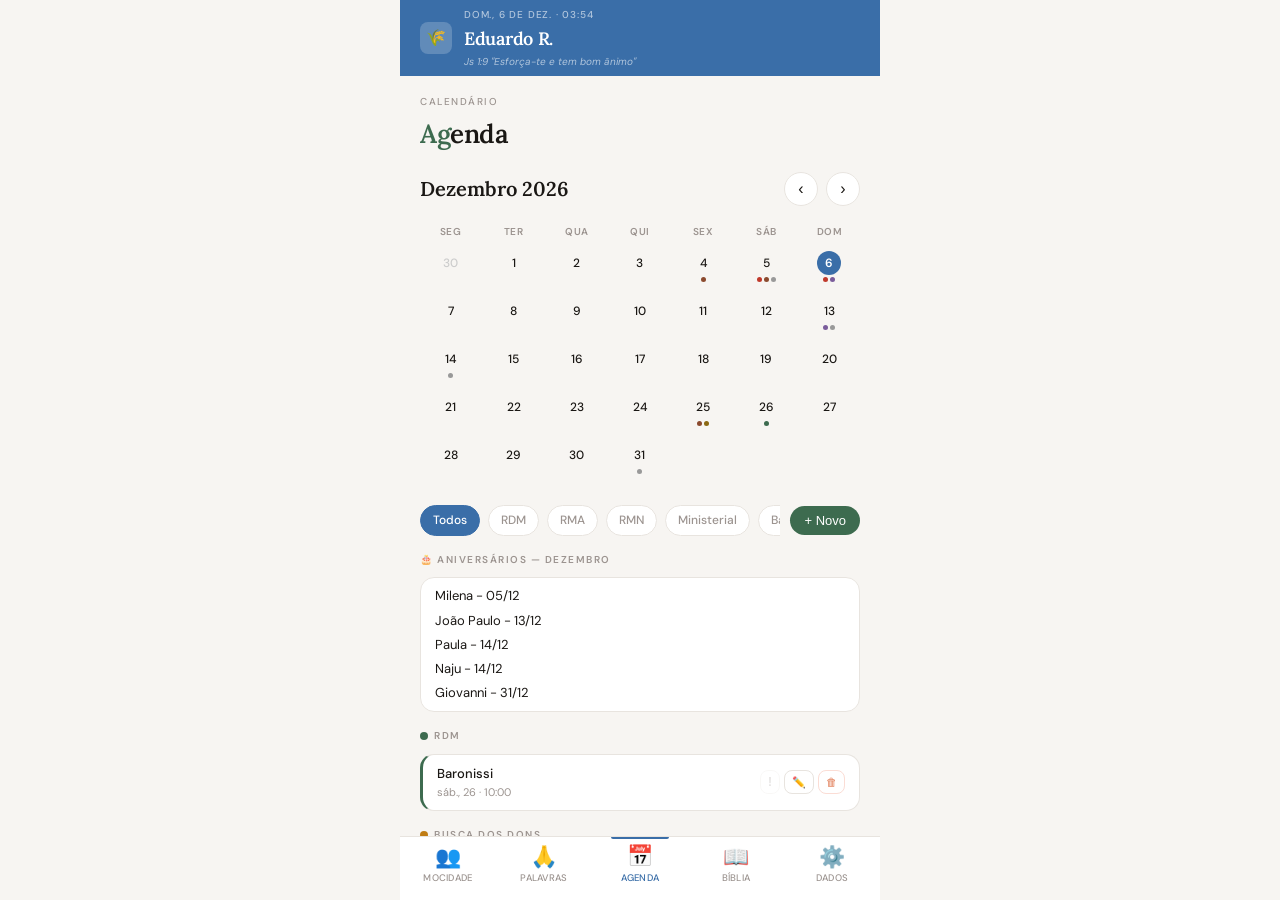
==== commit 4c22ecbf: "Add files via upload" ====
--- a/index.html
+++ b/index.html
@@ -104,6 +104,28 @@
       align-items: center;
       justify-content: center;
       font-size: 16px;
+      position: relative;
+      cursor: pointer;
+    }
+
+    .header-badge {
+      display: none;
+      position: absolute;
+      top: -5px;
+      right: -5px;
+      min-width: 16px;
+      height: 16px;
+      padding: 0 3px;
+      border-radius: 100px;
+      background: #E07B54;
+      border: 1.5px solid rgba(255,255,255,0.85);
+      color: white;
+      font-size: 10px;
+      font-weight: 700;
+      font-family: 'DM Sans', sans-serif;
+      align-items: center;
+      justify-content: center;
+      line-height: 1;
     }
 
     .header-title {
@@ -821,7 +843,7 @@
 
   <!-- HEADER -->
   <header>
-    <div class="header-icon">🌾</div>
+    <div class="header-icon" onclick="mostrarAniversariosHoje()">🌾<span class="header-badge" id="header-icon-badge"></span></div>
     <div style="display:flex;flex-direction:column;gap:2px;flex:1;min-width:0">
       <span style="font-size:10px;color:rgba(255,255,255,0.6);font-weight:500;letter-spacing:0.8px;text-transform:uppercase" id="header-date"></span>
       <span class="header-title">Eduardo R.</span>
@@ -1100,7 +1122,7 @@
         <div class="card" style="display:flex;flex-direction:column;gap:8px">
           <div style="display:flex;justify-content:space-between;align-items:center">
             <span style="font-size:13px;color:var(--muted)">Versão</span>
-            <span style="font-size:13px;font-weight:500">5.6.1</span>
+            <span style="font-size:13px;font-weight:500">5.6.2</span>
           </div>
           <div style="display:flex;justify-content:space-between;align-items:center">
             <span style="font-size:13px;color:var(--muted)">Jovens ativos</span>
@@ -1524,10 +1546,37 @@
     </div>
     <div class="form-field">
       <label style="display:flex;align-items:center;gap:10px;cursor:pointer;font-size:14px;font-weight:500">
-        <input type="checkbox" id="ej-ativo" style="width:18px;height:18px;accent-color:var(--accent);cursor:pointer">
+        <input type="checkbox" id="ej-ativo" style="width:18px;height:18px;accent-color:var(--accent);cursor:pointer" onchange="toggleMotivoInativo()">
         <span>Na Mocidade</span>
       </label>
       <div style="font-size:11px;color:var(--muted);margin-top:4px;margin-left:28px">Desmarcado → sai do tracker mas permanece no banco de dados e nos aniversários</div>
+    </div>
+    <div id="ej-motivo-wrap" class="form-field" style="display:none;background:var(--bg);border-radius:var(--radius);padding:12px">
+      <label class="form-label">Motivo</label>
+      <select class="form-input" id="ej-motivo" onchange="toggleMotivoCampos()">
+        <option value="generico">Inativo</option>
+        <option value="casamento">💍 Casamento</option>
+        <option value="mudanca">📦 Mudança</option>
+      </select>
+
+      <div id="ej-motivo-casamento" style="display:none;margin-top:10px">
+        <label class="form-label">Cônjuge</label>
+        <div style="position:relative;margin-bottom:8px">
+          <input class="form-input" type="text" id="ej-conjuge-search" placeholder="Buscar jovem da mocidade..." autocomplete="off"
+            oninput="acConjuge(this.value)" onfocus="acConjuge(this.value)"
+            onblur="setTimeout(()=>{const d=document.getElementById('ac-conjuge');if(d)d.style.display='none'},200)"
+            style="font-size:14px">
+          <div id="ac-conjuge" style="display:none;position:absolute;z-index:200;background:var(--surface);border:1px solid var(--border);border-radius:var(--radius);width:100%;max-height:180px;overflow-y:auto;box-shadow:0 4px 16px rgba(0,0,0,0.1)"></div>
+        </div>
+        <input class="form-input" type="text" id="ej-conjuge-outro" placeholder="ou nome de fora da mocidade..." style="margin-bottom:8px;font-size:14px">
+        <label class="form-label">Data do casamento</label>
+        <input class="form-input" type="text" id="ej-data-casamento" placeholder="ex: 12/06/2026" oninput="formatDateSimples(this)" maxlength="10">
+      </div>
+
+      <div id="ej-motivo-mudanca" style="display:none;margin-top:10px">
+        <label class="form-label">Cidade ou país</label>
+        <input class="form-input" type="text" id="ej-mudanca-local" placeholder="ex: Lisboa, Portugal">
+      </div>
     </div>
     <div class="form-field">
       <label style="display:flex;align-items:center;gap:10px;cursor:pointer;font-size:14px;font-weight:500">
@@ -1929,6 +1978,14 @@
     return (db.jovens||[]).find(j => j.id === id) || null;
   }
 
+  // A3 — resolve o nome ATUAL do jovem ligado por ID; sem ligação (ou jovem já
+  // não existe), devolve o texto que estava guardado, tal como sempre foi.
+  function nomeAtualDoJovem(nomeGuardado, jovemId) {
+    if (!jovemId) return nomeGuardado;
+    const j = getJovemById(jovemId);
+    return j ? j.name : nomeGuardado;
+  }
+
   function initJovens() {
     if (!db.jovens || db.jovens.length === 0) {
       db.jovens = [];
@@ -2669,7 +2726,18 @@
     const container = document.getElementById('perfil-info-rows');
     if (!container) return;
     const linhas = [];
-    if (j.ativo === false) linhas.push({ label: '🚫 Estado', value: `<span style="background:#fbddd5;color:#c0392b;border-radius:100px;padding:3px 10px;font-size:11px;font-weight:600">Inativo</span>` });
+    if (j.ativo === false) {
+      let estadoIcone = '🚫', estadoTexto = 'Inativo';
+      if (j.motivoInativo === 'casamento') {
+        estadoIcone = '💍';
+        const nomeConjuge = j.conjugeNome ? nomeAtualDoJovem(j.conjugeNome, j.conjugeId) : '';
+        estadoTexto = 'Casou-se' + (nomeConjuge ? ` com ${nomeConjuge}` : '') + (j.dataCasamento ? ` em ${j.dataCasamento}` : '');
+      } else if (j.motivoInativo === 'mudanca') {
+        estadoIcone = '📦';
+        estadoTexto = 'Mudou-se' + (j.mudancaLocal ? ` para ${j.mudancaLocal}` : '');
+      }
+      linhas.push({ label: `${estadoIcone} Estado`, value: `<span style="background:#fbddd5;color:#c0392b;border-radius:100px;padding:3px 10px;font-size:11px;font-weight:600">${estadoTexto}</span>` });
+    }
     if (j.auxiliar) linhas.push({ label: '🖋️ Auxiliar', value: 'Sim' });
     const grupo = getGrupoAuto(j);
     if (grupo) linhas.push({ label: (j.genero === 'M' ? '♂️' : '♀️') + ' Categoria', value: grupo });
@@ -2871,6 +2939,19 @@
     document.getElementById('ej-ativo').checked = j.ativo !== false;
     document.getElementById('ej-excluir-ranking').checked = !!j.excluirRankingPresenca;
     document.getElementById('ej-auxiliar').checked = !!j.auxiliar;
+    // Motivo de inatividade
+    _conjugePickedId = null;
+    document.getElementById('ej-motivo').value = j.motivoInativo || 'generico';
+    document.getElementById('ej-conjuge-search').value = '';
+    document.getElementById('ej-conjuge-outro').value = '';
+    document.getElementById('ej-data-casamento').value = j.dataCasamento || '';
+    document.getElementById('ej-mudanca-local').value = j.mudancaLocal || '';
+    if (j.motivoInativo === 'casamento' && j.conjugeNome) {
+      if (j.conjugeId) { document.getElementById('ej-conjuge-search').value = nomeAtualDoJovem(j.conjugeNome, j.conjugeId); _conjugePickedId = j.conjugeId; }
+      else { document.getElementById('ej-conjuge-outro').value = j.conjugeNome; }
+    }
+    toggleMotivoInativo();
+    toggleMotivoCampos();
     // Load genero
     _ejGenero = j.genero || (
       ['Jovem Moço','Criança Menino','Menino menor de 6','Menor de 5 anos'].includes(j.cat) ||
@@ -2893,6 +2974,34 @@
     j.ativo = document.getElementById('ej-ativo').checked;
     j.excluirRankingPresenca = document.getElementById('ej-excluir-ranking').checked;
     j.auxiliar = document.getElementById('ej-auxiliar').checked;
+    if (!j.ativo) {
+      const motivo = document.getElementById('ej-motivo').value;
+      j.motivoInativo = motivo;
+      if (motivo === 'casamento') {
+        const conjugeSearch = document.getElementById('ej-conjuge-search').value.trim();
+        const conjugeOutro = document.getElementById('ej-conjuge-outro').value.trim();
+        const dataCasamento = document.getElementById('ej-data-casamento').value.trim();
+        j.dataCasamento = dataCasamento;
+        if (conjugeSearch && _conjugePickedId) {
+          j.conjugeId = _conjugePickedId;
+          j.conjugeNome = conjugeSearch;
+          // O cônjuge, se for jovem da mocidade, é desativado também — mesmo motivo e mesma data
+          const conjuge = getJovemById(_conjugePickedId);
+          if (conjuge) {
+            conjuge.ativo = false;
+            conjuge.motivoInativo = 'casamento';
+            conjuge.conjugeId = j.id;
+            conjuge.conjugeNome = j.name;
+            conjuge.dataCasamento = dataCasamento;
+          }
+        } else {
+          j.conjugeId = null;
+          j.conjugeNome = conjugeOutro || conjugeSearch || '';
+        }
+      } else if (motivo === 'mudanca') {
+        j.mudancaLocal = document.getElementById('ej-mudanca-local').value.trim();
+      }
+    }
     // Se o nome mudou, sincronizar chaves nos registos de presença histórica
     if (oldName !== j.name && (db.presencas||[]).length) {
       db.presencas.forEach(s => {
@@ -3125,7 +3234,7 @@
       row.className = 'inv-row' + (c.confirmado ? ' confirmed' : '');
       row.innerHTML = `
         <input type="checkbox" class="inv-check" ${c.confirmado?'checked':''} onchange="toggleConvidado(${i},this.checked)">
-        <input type="text" class="inv-nome" value="${c.nome||''}" placeholder="Nome..." onchange="editConvidadoNome(${i},this.value)" ${c.confirmado?'style="text-decoration:line-through;color:#2e7d32"':''}>
+        <input type="text" class="inv-nome" value="${nomeAtualDoJovem(c.nome,c.jovemId)||''}" placeholder="Nome..." onchange="editConvidadoNome(${i},this.value)" ${c.confirmado?'style="text-decoration:line-through;color:#2e7d32"':''}>
         <button class="inv-del" onclick="delConvidado(${i})">×</button>
       `;
       container.appendChild(row);
@@ -3187,7 +3296,9 @@
 
   function editConvidadoNome(i, val) {
     if (currentViagemIdx === null) return;
-    db.viagens[currentViagemIdx].convidados[i].nome = val;
+    const c = db.viagens[currentViagemIdx].convidados[i];
+    c.nome = val;
+    c.jovemId = null; // edição manual desliga a ligação ao jovem
     saveDB();
   }
 
@@ -3213,7 +3324,7 @@
         const inp = document.createElement('input');
         inp.type = 'text'; inp.className = 'posto-input';
         inp.placeholder = `Passageiro ${i+1}`;
-        inp.value = (v.meuCarro.passageiros||[])[i] || '';
+        inp.value = nomeAtualDoJovem((v.meuCarro.passageiros||[])[i] || '', (v.meuCarro.passageirosIds||[])[i]);
         const _i = i;
         const onSave = (el, jovemId) => {
           if (!v.meuCarro.passageiros) v.meuCarro.passageiros = [];
@@ -3238,7 +3349,7 @@
       card.className = 'carro-card';
       card.innerHTML = `
         <div class="carro-header">
-          <div class="carro-titulo">🚗 ${carro.motorista}</div>
+          <div class="carro-titulo">🚗 ${nomeAtualDoJovem(carro.motorista, carro.motoristaId)}</div>
           <div style="display:flex;align-items:center;gap:6px">
             <select onchange="setCarroLugares(${ci},this.value)" style="border:1px solid var(--border);border-radius:100px;padding:4px 10px;font-size:12px;background:var(--bg);color:var(--text)">
               ${[2,3,4,5,6,7,8].map(n=>`<option value="${n}" ${n===carro.lugares?'selected':''}>${n-1} pass.</option>`).join('')}
@@ -3254,7 +3365,7 @@
         const inp = document.createElement('input');
         inp.type = 'text'; inp.className = 'posto-input';
         inp.placeholder = `Passageiro ${i+1}`;
-        inp.value = (carro.passageiros||[])[i] || '';
+        inp.value = nomeAtualDoJovem((carro.passageiros||[])[i] || '', (carro.passageirosIds||[])[i]);
         const _i = i;
         const _carro = carro;
         const onSavePosti = (el, jovemId) => {
@@ -3348,14 +3459,15 @@
     document.querySelectorAll('.posto-input').forEach(el => {
       if (el.value.trim()) nomes.add(el.value.trim());
     });
-    // Motoristas dos outros carros (do DB, não têm posto-input)
+    // Motoristas dos outros carros (do DB, não têm posto-input) — nome atual via ID
     (v.carros||[]).forEach(carro => {
-      if (carro.motorista && carro.motorista.trim()) nomes.add(carro.motorista.trim());
+      const nomeAtual = nomeAtualDoJovem(carro.motorista, carro.motoristaId);
+      if (nomeAtual && nomeAtual.trim()) nomes.add(nomeAtual.trim());
     });
-    // Fallback: DB arrays caso os inputs não estejam visíveis
-    (v.meuCarro?.passageiros||[]).forEach(n => { if(n && n.trim()) nomes.add(n.trim()); });
+    // Fallback: DB arrays caso os inputs não estejam visíveis — também com nome atual
+    (v.meuCarro?.passageiros||[]).forEach((n,i) => { const na = nomeAtualDoJovem(n,(v.meuCarro.passageirosIds||[])[i]); if(na && na.trim()) nomes.add(na.trim()); });
     (v.carros||[]).forEach(carro => {
-      (carro.passageiros||[]).forEach(n => { if(n && n.trim()) nomes.add(n.trim()); });
+      (carro.passageiros||[]).forEach((n,i) => { const na = nomeAtualDoJovem(n,(carro.passageirosIds||[])[i]); if(na && na.trim()) nomes.add(na.trim()); });
     });
 
     // Unique ID for this viagem registration (prevents duplicates)
@@ -3421,17 +3533,17 @@
       const conf = v.convidados.filter(c=>c.confirmado&&c.nome);
       const pend = v.convidados.filter(c=>!c.confirmado&&c.nome);
       msg += `📋 CONVIDADOS\n`;
-      if (pend.length) { msg += `Aguardando:\n`; pend.forEach(c=>msg+=`• ${c.nome}\n`); }
-      if (conf.length) { msg += `Confirmados:\n`; conf.forEach(c=>msg+=`✅ ${c.nome}\n`); }
+      if (pend.length) { msg += `Aguardando:\n`; pend.forEach(c=>msg+=`• ${nomeAtualDoJovem(c.nome,c.jovemId)}\n`); }
+      if (conf.length) { msg += `Confirmados:\n`; conf.forEach(c=>msg+=`✅ ${nomeAtualDoJovem(c.nome,c.jovemId)}\n`); }
       msg += `\n`;
     }
     msg += `🚙 Meu carro (Eduardo):\n`;
-    const mcPass = (v.meuCarro?.passageiros||[]).filter(p=>p&&p.trim());
+    const mcPass = (v.meuCarro?.passageiros||[]).map((p,i)=>nomeAtualDoJovem(p,(v.meuCarro.passageirosIds||[])[i])).filter(p=>p&&p.trim());
     if (mcPass.length) mcPass.forEach(p=>msg+=`- ${p}\n`); else msg += `(sem passageiros)\n`;
     msg += `\n`;
     (v.carros||[]).forEach(c => {
-      msg += `🚗 ${c.motorista}:\n`;
-      const pass = (c.passageiros||[]).filter(p=>p&&p.trim());
+      msg += `🚗 ${nomeAtualDoJovem(c.motorista,c.motoristaId)}:\n`;
+      const pass = (c.passageiros||[]).map((p,i)=>nomeAtualDoJovem(p,(c.passageirosIds||[])[i])).filter(p=>p&&p.trim());
       if (pass.length) pass.forEach(p=>msg+=`- ${p}\n`); else msg += `(sem passageiros)\n`;
       msg += `\n`;
     });
@@ -3448,7 +3560,11 @@
       const curTab = document.getElementById('biblia-curiosidades');
       const favTab = document.getElementById('biblia-favoritos');
       const oeeTab = document.getElementById('biblia-ondeescrito');
-      if (livrosTab && livrosTab.style.display !== 'none') { openNovoLivro(); return; }
+      if (livrosTab && livrosTab.style.display !== 'none') {
+        if (livroAtualIdx !== null) return; // já dentro de um livro — usa os botões próprios de Cap./Termo/Vers. ali mesmo
+        openNovoLivro();
+        return;
+      }
       if (curTab && curTab.style.display !== 'none') { openNovaCuriosidade(); return; }
       if (favTab && favTab.style.display !== 'none') { openNovoFavorito(); return; }
       if (oeeTab && oeeTab.style.display !== 'none') {
@@ -3698,7 +3814,12 @@
   }
 
   // ── MODAL CONTROLS ──
-  function openModal(id) { document.getElementById(id).classList.add('show'); }
+  function openModal(id) {
+    const el = document.getElementById(id);
+    if (!el) return;
+    document.body.appendChild(el); // garante que este modal fica sempre por cima de qualquer outro já aberto
+    el.classList.add('show');
+  }
   function closeModal(id) { document.getElementById(id).classList.remove('show'); }
   // Use delegation so modals added after script also work
   document.addEventListener('click', e => {
@@ -3708,6 +3829,35 @@
   // ── GENDER SELECTOR HELPERS ──
   let _njGenero = null;
   let _ejGenero = null;
+  let _conjugePickedId = null; // id do jovem escolhido como cônjuge (null se digitado à mão / sem escolha)
+
+  function toggleMotivoInativo() {
+    const ativo = document.getElementById('ej-ativo').checked;
+    document.getElementById('ej-motivo-wrap').style.display = ativo ? 'none' : 'block';
+  }
+
+  function toggleMotivoCampos() {
+    const motivo = document.getElementById('ej-motivo').value;
+    document.getElementById('ej-motivo-casamento').style.display = motivo === 'casamento' ? 'block' : 'none';
+    document.getElementById('ej-motivo-mudanca').style.display = motivo === 'mudanca' ? 'block' : 'none';
+  }
+
+  function acConjuge(q) {
+    if (perfilIdx === null) return;
+    const j = db.jovens[perfilIdx];
+    _conjugePickedId = null;
+    acJovemPicker(q, {
+      boxId: 'ac-conjuge',
+      excluirSelfId: j.id,
+      style: 'compacta',
+      onSelect: (x) => {
+        const inp = document.getElementById('ej-conjuge-search');
+        if (inp) inp.value = x.name;
+        _conjugePickedId = x.id;
+        document.getElementById('ac-conjuge').style.display = 'none';
+      }
+    });
+  }
 
   function selectGenero(g) {
     _njGenero = g;
@@ -4103,7 +4253,7 @@
   function saveDB() {
     localStorage.setItem('cooperador_db', JSON.stringify(db));
     // Only update stats if DOM is ready
-    if (document.readyState === 'complete' || document.readyState === 'interactive') updateStats();
+    if (document.readyState === 'complete' || document.readyState === 'interactive') { updateStats(); atualizarBadgeAniversarios(); }
   }
 
   function updateStats() {
@@ -4440,7 +4590,7 @@
     const a = document.createElement('a');
     a.href = URL.createObjectURL(blob);
     const today = new Date().toISOString().slice(0,10).replace(/-/g,'_');
-    a.download = `Chazak_backup_${today}_(v5.6.1).json`;
+    a.download = `Chazak_backup_${today}_(v5.6.2).json`;
     a.click();
   }
 
@@ -4486,7 +4636,7 @@
     document.querySelectorAll('.inner-tab').forEach(t => t.classList.remove('active'));
     const leituraTab = document.querySelector('.inner-tab[onclick*="livros"]');
     if (leituraTab) leituraTab.classList.add('active');
-    ['livros','curiosidades','favoritos'].forEach(t => {
+    ['livros','curiosidades','favoritos','ondeescrito'].forEach(t => {
       const el = document.getElementById('biblia-' + t);
       if (el) el.style.display = t === 'livros' ? 'block' : 'none';
     });
@@ -5323,7 +5473,79 @@
     const timePart = now.toLocaleTimeString('pt-BR', { hour: '2-digit', minute: '2-digit' });
     document.getElementById('header-date').textContent = datePart + ' · ' + timePart;
   }
-  setInterval(setHeaderDate, 60000);
+  setInterval(() => { setHeaderDate(); atualizarBadgeAniversarios(); }, 60000);
+
+  // ══════════════════════════════════════════
+  // NOTIFICAÇÃO LOCAL — bolinha no ícone do cabeçalho
+  // Por enquanto só aniversários (nascimento e batismo), hoje e amanhã.
+  // Puramente calculado a partir dos dados (sem permissões do browser,
+  // sem push) — recalcula sempre que os dados são guardados ou a app abre.
+  // ══════════════════════════════════════════
+  function getAniversariosProximos() {
+    const hoje = new Date(); hoje.setHours(0,0,0,0);
+    const amanha = new Date(hoje); amanha.setDate(hoje.getDate() + 1);
+    const hojeMM = hoje.getMonth() + 1, hojeDD = hoje.getDate();
+    const amanhaMM = amanha.getMonth() + 1, amanhaDD = amanha.getDate();
+    const CAMPOS = [
+      { campo: 'aniv',    icon: '🎂', label: 'Aniversário' },
+      { campo: 'batismo', icon: '💧', label: 'Aniversário de batismo' },
+    ];
+    const resultados = [];
+    (db.jovens || []).filter(j => j.ativo !== false).forEach(j => {
+      CAMPOS.forEach(({ campo, icon, label }) => {
+        const val = j[campo];
+        if (!val) return;
+        const parts = val.split('/');
+        if (parts.length < 2) return; // precisa pelo menos dd/mm
+        const dd = parseInt(parts[0], 10), mm = parseInt(parts[1], 10);
+        if (isNaN(dd) || isNaN(mm)) return;
+        if (mm === hojeMM && dd === hojeDD) resultados.push({ nome: j.name, icon, label, quando: 'hoje' });
+        else if (mm === amanhaMM && dd === amanhaDD) resultados.push({ nome: j.name, icon, label, quando: 'amanhã' });
+      });
+    });
+    return resultados;
+  }
+
+  function atualizarBadgeAniversarios() {
+    const badge = document.getElementById('header-icon-badge');
+    if (!badge) return;
+    const lista = getAniversariosProximos();
+    if (lista.length) {
+      badge.textContent = lista.length;
+      badge.style.display = 'flex';
+    } else {
+      badge.style.display = 'none';
+    }
+  }
+
+  function mostrarAniversariosHoje() {
+    const lista = getAniversariosProximos();
+    if (!lista.length) return;
+
+    const overlay = document.createElement('div');
+    overlay.style.cssText = 'position:fixed;inset:0;background:rgba(0,0,0,0.35);z-index:9999;display:flex;align-items:flex-start;justify-content:center;padding-top:18vh';
+    overlay.onclick = () => overlay.remove();
+
+    const card = document.createElement('div');
+    card.style.cssText = 'background:var(--surface);border-radius:14px;padding:16px 18px;max-width:320px;width:85%;box-shadow:0 8px 24px rgba(0,0,0,0.25)';
+    card.onclick = (e) => e.stopPropagation();
+
+    const linhas = lista.map(l => `
+      <div style="display:flex;align-items:center;gap:10px;padding:9px 0;border-bottom:1px solid var(--border)">
+        <span style="font-size:20px">${l.icon}</span>
+        <div style="flex:1;min-width:0">
+          <div style="font-size:14px;font-weight:600">${l.nome}</div>
+          <div style="font-size:11px;color:var(--muted)">${l.label} · ${l.quando === 'hoje' ? 'Hoje!' : 'Amanhã'}</div>
+        </div>
+      </div>`).join('');
+
+    card.innerHTML = `
+      <div style="font-size:13px;font-weight:700;color:var(--accent);margin-bottom:6px">🔔 Aniversários</div>
+      <div>${linhas}</div>
+      <button onclick="this.closest('div[style*=fixed]').remove()" style="margin-top:12px;width:100%;padding:9px;border-radius:8px;border:1px solid var(--border);background:none;color:var(--muted);font-size:12px;cursor:pointer">Fechar</button>`;
+    overlay.appendChild(card);
+    document.body.appendChild(overlay);
+  }
 
   // Show/hide FAB + agenda trigger
   const origSwitch = switchTab;
@@ -6342,11 +6564,11 @@
     };
     if (curEditIdx !== null) { obj.criado = db.curiosidades[curEditIdx].criado; db.curiosidades[curEditIdx]=obj; }
     else db.curiosidades.unshift(obj);
-    saveDB(); closeModal('modal-curiosidade'); renderCuriosidades();
+    saveDB(); closeModal('modal-curiosidade'); renderCuriosidades(); renderOndeEstaEscrito();
   }
 
   async function delCuriosidade(idx) {
-    if(await chzConfirm('Remover esta nota?', 'Remover')){db.curiosidades.splice(idx,1);saveDB();renderCuriosidades();}
+    if(await chzConfirm('Remover esta nota?', 'Remover')){db.curiosidades.splice(idx,1);saveDB();renderCuriosidades();renderOndeEstaEscrito();}
   }
 
   // ── FAVORITOS ──
@@ -6709,9 +6931,9 @@
       el.innerHTML = `<span style="font-size:12px;color:var(--muted);padding:4px 0">Nenhum adicionado ainda</span>`;
       return;
     }
-    el.innerHTML = encPresentes.map(n =>
+    el.innerHTML = encPresentes.map((n,i) =>
       `<span style="display:inline-flex;align-items:center;gap:4px;background:var(--accent);color:white;border-radius:100px;padding:4px 10px;font-size:12px;font-weight:500">
-        ${n}
+        ${nomeAtualDoJovem(n, encPresentesIds[i])}
         <span onclick="removeEncPresente('${n.replace(/'/g,"\\'")}')" style="cursor:pointer;opacity:0.8;font-size:14px;line-height:1">×</span>
       </span>`
     ).join('');
@@ -6759,6 +6981,32 @@
     renderTracker();
   }
 
+  function openVerEncontro(idx) {
+    const enc = db.encontros[idx];
+    if (!enc) return;
+    const [y,m,d] = enc.data.split('-');
+    const dateStr = `${d}/${m}/${y}`;
+    const presentes = (enc.presentes || []);
+    const presentesIds = enc.presentesIds || [];
+    const chips = presentes.length
+      ? presentes.map((n,i) => `<span style="background:var(--bg);border:1px solid var(--border);border-radius:100px;padding:4px 10px;font-size:12px">${nomeAtualDoJovem(n, presentesIds[i])}</span>`).join('')
+      : `<span style="font-size:13px;color:var(--muted)">Nenhum presente registado.</span>`;
+    document.getElementById('ver-nota-conteudo').innerHTML = `
+      <div style="margin-bottom:16px">
+        <div style="font-size:11px;font-weight:600;color:var(--accent3);text-transform:uppercase;margin-bottom:6px">🎉 Encontro</div>
+        <div style="font-size:20px;font-weight:700;margin-bottom:6px">${enc.nome}</div>
+        <div style="font-size:13px;color:var(--muted);margin-bottom:14px">📅 ${dateStr}</div>
+        ${enc.notas ? `<div style="font-size:13px;color:var(--muted);font-style:italic;margin-bottom:14px;border-top:1px solid var(--border);padding-top:12px">${enc.notas}</div>` : ''}
+        <div style="font-size:11px;font-weight:600;text-transform:uppercase;letter-spacing:1px;color:var(--muted);margin-bottom:8px">👥 Presentes (${presentes.length})</div>
+        <div style="display:flex;flex-wrap:wrap;gap:6px">${chips}</div>
+      </div>
+      <div style="display:flex;gap:8px;margin-top:16px">
+        <button onclick="closeModal('modal-ver-nota');openEditEncontro(${idx})" style="flex:1;padding:10px;border-radius:10px;border:1px solid var(--border);background:var(--surface);font-size:13px;cursor:pointer">✏️ Editar</button>
+        <button onclick="closeModal('modal-ver-nota')" style="flex:1;padding:10px;border-radius:10px;border:none;background:var(--accent3);color:white;font-size:13px;cursor:pointer">Fechar</button>
+      </div>`;
+    openModal('modal-ver-nota');
+  }
+
   function renderEncontros() {
     const container = document.getElementById('encontros-list');
     if (!container) return;
@@ -6775,14 +7023,14 @@
       const [y,m,d] = enc.data.split('-');
       const dateStr = `${d}/${m}/${y}`;
       const presentes = (enc.presentes || []);
-      return `<div style="background:var(--surface);border:1px solid var(--border);border-radius:var(--radius);padding:14px 16px;margin-bottom:10px;display:flex;justify-content:space-between;align-items:center;gap:10px">
+      return `<div onclick="openVerEncontro(${i})" style="background:var(--surface);border:1px solid var(--border);border-radius:var(--radius);padding:14px 16px;margin-bottom:10px;display:flex;justify-content:space-between;align-items:center;gap:10px;cursor:pointer">
         <div style="flex:1;min-width:0">
           <div style="font-weight:700;font-size:15px;white-space:nowrap;overflow:hidden;text-overflow:ellipsis">${enc.nome}</div>
           <div style="font-size:12px;color:var(--muted);margin-top:3px">📅 ${dateStr} · 👥 ${presentes.length} presente${presentes.length !== 1 ? 's' : ''}${enc.notas ? ' · ' + enc.notas : ''}</div>
         </div>
         <div style="display:flex;gap:6px;flex-shrink:0">
-          <button onclick="openEditEncontro(${i})" style="background:none;border:1px solid var(--border);border-radius:8px;padding:6px 10px;font-size:13px;cursor:pointer">✏️</button>
-          <button onclick="deleteEncontro(${i})" style="background:none;border:1px solid #fbddd5;border-radius:8px;padding:6px 10px;font-size:13px;cursor:pointer;color:#E07B54">🗑</button>
+          <button onclick="event.stopPropagation();openEditEncontro(${i})" style="background:none;border:1px solid var(--border);border-radius:8px;padding:6px 10px;font-size:13px;cursor:pointer">✏️</button>
+          <button onclick="event.stopPropagation();deleteEncontro(${i})" style="background:none;border:1px solid #fbddd5;border-radius:8px;padding:6px 10px;font-size:13px;cursor:pointer;color:#E07B54">🗑</button>
         </div>
       </div>`;
     }).join('');
@@ -6827,6 +7075,7 @@
     renderTracker();
     renderServicos();
     updateStats();
+    atualizarBadgeAniversarios();
     // Start on Agenda (home)
     switchTab('agenda');
   });
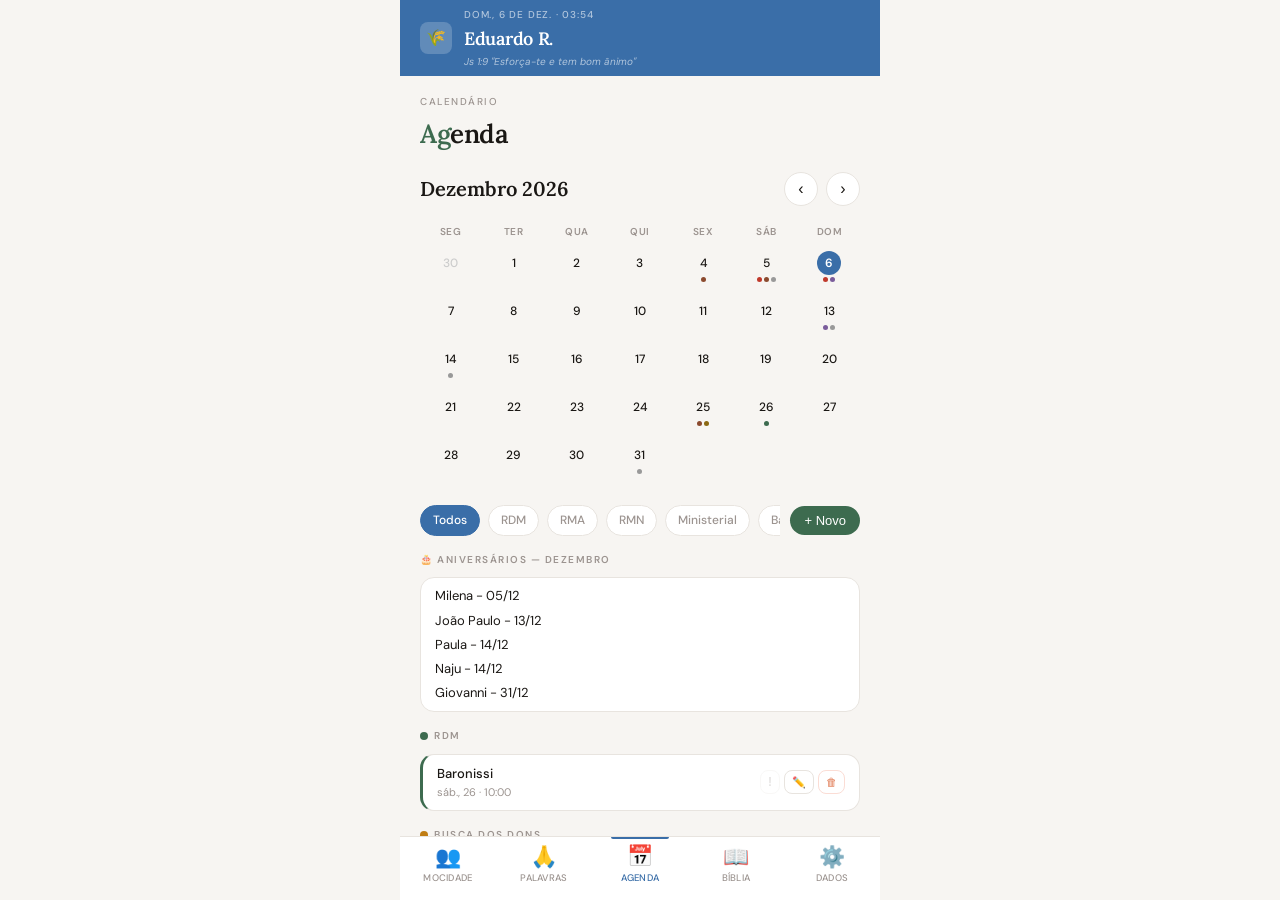
==== commit e076a039: "Add files via upload" ====
--- a/index.html
+++ b/index.html
@@ -1122,7 +1122,7 @@
         <div class="card" style="display:flex;flex-direction:column;gap:8px">
           <div style="display:flex;justify-content:space-between;align-items:center">
             <span style="font-size:13px;color:var(--muted)">Versão</span>
-            <span style="font-size:13px;font-weight:500">5.6.2</span>
+            <span style="font-size:13px;font-weight:500">5.6.3</span>
           </div>
           <div style="display:flex;justify-content:space-between;align-items:center">
             <span style="font-size:13px;color:var(--muted)">Jovens ativos</span>
@@ -1708,6 +1708,19 @@
 <script>
   let mocFilter = 'todos';
   let interCtx = null; // { jovemIdx, tipo }
+
+  // ══════════════════════════════════════════
+  // SEGURANÇA DE TEXTO — todo o texto escrito pelo utilizador (ou vindo de
+  // um backup / da API) passa por aqui antes de entrar em innerHTML.
+  // esc()   → texto seguro dentro de HTML e de atributos value="..."
+  // escJs() → texto seguro dentro de 'aspas' num onclick="...('...')"
+  // ══════════════════════════════════════════
+  function esc(s) {
+    return String(s ?? '').replace(/[&<>"']/g, c => ({ '&':'&amp;', '<':'&lt;', '>':'&gt;', '"':'&quot;', "'":'&#39;' }[c]));
+  }
+  function escJs(s) {
+    return esc(String(s ?? '').replace(/\\/g, '\\\\').replace(/'/g, "\\'").replace(/\r?\n/g, '\\n'));
+  }
 
   // ══════════════════════════════════════════
   // DIÁLOGOS PERSONALIZADOS — substituem os alert/confirm nativos do navegador (D10)
@@ -1865,7 +1878,7 @@
     const matches = (db.luoghi||[]).filter(l => !q || l.toLowerCase().includes(q));
     if (!matches.length) { box.style.display = 'none'; return; }
     box.innerHTML = matches.slice(0,7).map(l =>
-      `<div class="ac-item" onmousedown="selectLocal('${l.replace(/'/g,"\'")}','${dropId}')">${l}</div>`
+      `<div class="ac-item" onmousedown="selectLocal('${escJs(l)}','${dropId}')">${esc(l)}</div>`
     ).join('');
     box.style.display = 'block';
   }
@@ -1885,7 +1898,7 @@
     const sel = document.getElementById('sel-local-serv');
     if (sel) {
       const cur = sel.value;
-      const opts = (db.luoghi||[]).map(l => `<option value="${l}">${l}</option>`).join('');
+      const opts = (db.luoghi||[]).map(l => `<option value="${esc(l)}">${esc(l)}</option>`).join('');
       sel.innerHTML = `<option value="">— Selecionar —</option>${opts}<option value="__altro__">Outro (escrever...)</option>`;
       if (cur) sel.value = cur;
     }
@@ -1943,7 +1956,7 @@
     const matches = allTags.filter(t => t !== '' && !pending.includes(t) && (!q || t.includes(q)));
     if (!matches.length) { box.style.display = 'none'; return; }
     box.innerHTML = matches.slice(0,6).map(t =>
-      `<div class="ac-item" onmousedown="selectTag('${t.replace(/'/g,"\'")}','${ctx}')">${t}</div>`
+      `<div class="ac-item" onmousedown="selectTag('${escJs(t)}','${ctx}')">${esc(t)}</div>`
     ).join('');
     box.style.display = 'block';
   }
@@ -2167,10 +2180,10 @@
       container.innerHTML = nomes.map(nome => {
         const status = sessaoStatusMap[nome] || 'ausente';
         return `<div style="display:flex;justify-content:space-between;align-items:center;padding:9px 0;border-bottom:1px solid var(--border);gap:8px">
-          <span style="font-size:13px;font-weight:500">${nome}</span>
+          <span style="font-size:13px;font-weight:500">${esc(nome)}</span>
           <div style="display:flex;gap:4px;flex-shrink:0">
             ${Object.entries(STATUS_INFO).map(([key, info]) => `
-              <button type="button" onclick="setSessaoStatus('${nome.replace(/'/g,"\\'")}','${key}')"
+              <button type="button" onclick="setSessaoStatus('${escJs(nome)}','${key}')"
                 style="padding:5px 9px;border-radius:8px;border:1.5px solid ${status===key?info.color:'var(--border)'};background:${status===key?info.color:'transparent'};color:${status===key?'#fff':'var(--muted)'};font-size:10px;font-weight:600;cursor:pointer">
                 ${info.label}
               </button>`).join('')}
@@ -2201,15 +2214,15 @@
       const status = sessaoStatusMap[nome] || 'ausente';
       const selId = 'conf-sel-' + nome.replace(/[^a-zA-Z0-9]/g,'');
       return `<div style="background:var(--surface);border:1px solid #f0d9a8;border-radius:10px;padding:10px 12px;margin-bottom:8px">
-        <div style="font-size:13px;font-weight:600;margin-bottom:2px">${nome}</div>
+        <div style="font-size:13px;font-weight:600;margin-bottom:2px">${esc(nome)}</div>
         <div style="font-size:11px;color:var(--muted);margin-bottom:8px">Estava marcado como: <strong>${STATUS_LABEL[status]||status}</strong></div>
         <div style="display:flex;gap:6px">
           <select id="${selId}" style="flex:1;padding:6px 8px;border-radius:8px;border:1px solid var(--border);background:var(--bg);color:var(--text);font-size:12px">
             <option value="">Selecionar jovem...</option>
-            ${ativos.map(j => `<option value="${j.name.replace(/"/g,'&quot;')}">${j.name}</option>`).join('')}
+            ${ativos.map(j => `<option value="${esc(j.name)}">${esc(j.name)}</option>`).join('')}
           </select>
-          <button type="button" onclick="aplicarConflito('${nome.replace(/'/g,"\\'")}','${selId}')" style="padding:6px 12px;border-radius:8px;border:none;background:var(--accent);color:#fff;font-size:11px;font-weight:600;cursor:pointer">Aplicar</button>
-          <button type="button" onclick="ignorarConflito('${nome.replace(/'/g,"\\'")}')" style="padding:6px 10px;border-radius:8px;border:1px solid var(--border);background:none;color:var(--muted);font-size:11px;cursor:pointer">Ignorar</button>
+          <button type="button" onclick="aplicarConflito('${escJs(nome)}','${selId}')" style="padding:6px 12px;border-radius:8px;border:none;background:var(--accent);color:#fff;font-size:11px;font-weight:600;cursor:pointer">Aplicar</button>
+          <button type="button" onclick="ignorarConflito('${escJs(nome)}')" style="padding:6px 10px;border-radius:8px;border:1px solid var(--border);background:none;color:var(--muted);font-size:11px;cursor:pointer">Ignorar</button>
         </div>
       </div>`;
     }).join('');
@@ -2364,7 +2377,7 @@
           <div id="faixa-body-${f.id}" style="display:none;border:1px solid var(--border);border-top:none;border-radius:0 0 12px 12px;overflow:hidden">
             ${lista.map((r,i) => `
               <div style="display:flex;justify-content:space-between;align-items:center;padding:10px 14px;${i>0?'border-top:1px solid var(--border)':''}">
-                <span style="font-size:13px;font-weight:500">${r.nome}</span>
+                <span style="font-size:13px;font-weight:500">${esc(r.nome)}</span>
                 <div style="text-align:right">
                   <div style="font-size:14px;font-weight:700;color:${f.color}">${r.pct}%</div>
                   <div style="font-size:10px;color:var(--muted)">${r.presentes}/${r.total}</div>
@@ -2389,7 +2402,7 @@
           <div id="faixa-body-semdados" style="display:none;border:1px solid var(--border);border-top:none;border-radius:0 0 12px 12px;overflow:hidden;opacity:0.7">
             ${semDados.map((r,i) => `
               <div style="padding:10px 14px;${i>0?'border-top:1px solid var(--border)':''}">
-                <span style="font-size:13px;font-weight:500">${r.nome}</span>
+                <span style="font-size:13px;font-weight:500">${esc(r.nome)}</span>
               </div>`).join('')}
           </div>
         </div>`;
@@ -2510,10 +2523,14 @@
     const genero = jovem.genero; // 'M' ou 'F'
     const idade = calcIdade(jovem.aniv);
 
-    // Sem ano cadastrado → categoria base pelo género (não força feminino)
+    // Sem ano cadastrado → mantém a categoria guardada SÓ se for do mesmo género;
+    // caso contrário usa a categoria base desse género.
     if (idade === null) {
-      if (genero === 'M') return jovem.cat && jovem.cat.toLowerCase().includes('mo') ? jovem.cat : 'Jovem Moço';
-      if (genero === 'F') return jovem.cat && jovem.cat.toLowerCase().includes('mo') ? jovem.cat : 'Jovem Moça';
+      const catAtual = (jovem.cat || '').trim().toLowerCase();
+      const CATS_M = ['jovem moço', 'criança menino', 'menino menor de 6'];
+      const CATS_F = ['jovem moça', 'criança menina', 'menina menor de 6'];
+      if (genero === 'M') return CATS_M.includes(catAtual) ? jovem.cat : 'Jovem Moço';
+      if (genero === 'F') return CATS_F.includes(catAtual) ? jovem.cat : 'Jovem Moça';
       return jovem.cat || 'Jovem Moça';
     }
 
@@ -2597,7 +2614,7 @@
       card.innerHTML = `
         <div class="pc-top" style="margin-bottom:0">
           <div>
-            <div class="pc-name">${jovem.auxiliar ? '🖋️ ' : ''}${jovem.name}${anivBadge}</div>
+            <div class="pc-name">${jovem.auxiliar ? '🖋️ ' : ''}${esc(jovem.name)}${anivBadge}</div>
             ${anivStr ? `<div style="font-size:11px;color:var(--muted);margin-top:2px">🎂 ${anivDisplay}</div>` : ''}
           </div>
           <div class="pc-status">
@@ -2639,7 +2656,7 @@
         const header = document.createElement('div');
         header.className = 'toggle-header' + (isCollapsed ? ' closed' : '');
         header.innerHTML = `
-          <span class="toggle-header-label">${cat} <span style="font-weight:400;font-size:11px">(${count})</span></span>
+          <span class="toggle-header-label">${esc(cat)} <span style="font-weight:400;font-size:11px">(${count})</span></span>
           <i class="toggle-chevron${isCollapsed ? '' : ' open'}">▾</i>`;
         header.onclick = () => toggleCat(cat);
 
@@ -2736,22 +2753,22 @@
         estadoIcone = '📦';
         estadoTexto = 'Mudou-se' + (j.mudancaLocal ? ` para ${j.mudancaLocal}` : '');
       }
-      linhas.push({ label: `${estadoIcone} Estado`, value: `<span style="background:#fbddd5;color:#c0392b;border-radius:100px;padding:3px 10px;font-size:11px;font-weight:600">${estadoTexto}</span>` });
+      linhas.push({ label: `${estadoIcone} Estado`, value: `<span style="background:#fbddd5;color:#c0392b;border-radius:100px;padding:3px 10px;font-size:11px;font-weight:600">${esc(estadoTexto)}</span>` });
     }
     if (j.auxiliar) linhas.push({ label: '🖋️ Auxiliar', value: 'Sim' });
     const grupo = getGrupoAuto(j);
-    if (grupo) linhas.push({ label: (j.genero === 'M' ? '♂️' : '♀️') + ' Categoria', value: grupo });
+    if (grupo) linhas.push({ label: (j.genero === 'M' ? '♂️' : '♀️') + ' Categoria', value: esc(grupo) });
     if (j.aniv) {
       const idade = calcIdade(j.aniv);
-      linhas.push({ label: '🎂 Aniversário', value: j.aniv + (idade !== null ? ` · ${idade} anos` : '') });
+      linhas.push({ label: '🎂 Aniversário', value: esc(j.aniv) + (idade !== null ? ` · ${idade} anos` : '') });
     }
     if (j.batismo) {
       const anosBatismo = calcIdade(j.batismo);
-      linhas.push({ label: '🙏 Batismo', value: j.batismo + (anosBatismo !== null ? ` · há ${anosBatismo} anos` : '') });
+      linhas.push({ label: '🙏 Batismo', value: esc(j.batismo) + (anosBatismo !== null ? ` · há ${anosBatismo} anos` : '') });
     }
     const irmaos = (j.irmaosIds || []).map(id => getJovemById(id)).filter(Boolean);
     if (irmaos.length) {
-      const chips = irmaos.map(ir => `<span onclick="openPerfil(db.jovens.findIndex(x=>x.id==='${ir.id}'))" style="cursor:pointer;background:var(--bg);border:1px solid var(--border);border-radius:100px;padding:3px 10px;font-size:12px">${ir.name}</span>`).join(' ');
+      const chips = irmaos.map(ir => `<span onclick="openPerfil(db.jovens.findIndex(x=>x.id==='${escJs(ir.id)}'))" style="cursor:pointer;background:var(--bg);border:1px solid var(--border);border-radius:100px;padding:3px 10px;font-size:12px">${esc(ir.name)}</span>`).join(' ');
       linhas.push({ label: '👨\u200d👩\u200d👧\u200d👦 Irmãos', value: `<span style="display:flex;flex-wrap:wrap;gap:5px;justify-content:flex-end">${chips}</span>` });
     }
     if (j.tel) linhas.push({ label: '📞 Telefone', value: j.tel });
@@ -2762,7 +2779,7 @@
       container.innerHTML = linhas.map((l, i) => `<div style="display:flex;justify-content:space-between;align-items:center;gap:10px;padding:11px 0;${i < linhas.length - 1 ? 'border-bottom:1px solid var(--border);' : ''}font-size:13px"><span style="color:var(--muted);flex-shrink:0">${l.label}</span><span>${l.value}</span></div>`).join('');
     }
     if (j.obs) {
-      container.innerHTML += `<div style="padding:10px 0 0;font-size:12px;color:var(--muted);font-style:italic">${j.obs}</div>`;
+      container.innerHTML += `<div style="padding:10px 0 0;font-size:12px;color:var(--muted);font-style:italic">${esc(j.obs)}</div>`;
     }
   }
 
@@ -2779,8 +2796,8 @@
     } else {
       list.innerHTML = irmaos.map(irmao => `
         <span style="display:inline-flex;align-items:center;gap:6px;background:var(--bg);border:1px solid var(--border);border-radius:100px;padding:5px 6px 5px 12px;font-size:13px">
-          <span style="font-weight:500">${irmao.name}</span>
-          <span onclick="removeIrmao('${irmao.id}')" style="cursor:pointer;color:var(--muted);font-size:15px;line-height:1;padding:2px 4px">×</span>
+          <span style="font-weight:500">${esc(irmao.name)}</span>
+          <span onclick="removeIrmao('${escJs(irmao.id)}')" style="cursor:pointer;color:var(--muted);font-size:15px;line-height:1;padding:2px 4px">×</span>
         </span>`).join('');
     }
     const searchInp = document.getElementById('ej-irmao-search');
@@ -2850,8 +2867,8 @@
       const descText = h.note || h.desc || '';
       return `<div class="hist-item" style="display:flex;justify-content:space-between;align-items:flex-start;gap:6px;padding:8px 0;border-bottom:1px solid var(--border)">
         <div style="flex:1;min-width:0">
-          <div style="font-size:13px;font-weight:600">${label}</div>
-          <div style="font-size:12px;color:var(--muted)">${fmtDate(h.date)}${descText ? ' · '+descText : ''}</div>
+          <div style="font-size:13px;font-weight:600">${esc(label)}</div>
+          <div style="font-size:12px;color:var(--muted)">${fmtDate(h.date)}${descText ? ' · '+esc(descText) : ''}</div>
         </div>
         <div style="display:flex;gap:4px;flex-shrink:0">
           <button onclick="openEditInter(${idx},${realIdx})" style="background:none;border:1px solid var(--border);border-radius:8px;padding:3px 7px;font-size:11px;cursor:pointer">✏️</button>
@@ -3045,8 +3062,8 @@
       return `<div style="background:var(--surface);border:1px solid var(--border);border-radius:var(--radius);padding:14px 16px;margin-bottom:10px;cursor:pointer" onclick="openViagemDetail(${v._idx})">
         <div style="display:flex;justify-content:space-between;align-items:flex-start;gap:8px">
           <div style="flex:1">
-            <div style="font-size:16px;font-weight:600;letter-spacing:-0.2px;margin-bottom:4px">📍 ${v.destino||'Sem destino'}</div>
-            ${v.evento ? `<div style="font-size:12px;color:var(--accent3);margin-bottom:4px">🗓 ${v.evento}</div>` : ''}
+            <div style="font-size:16px;font-weight:600;letter-spacing:-0.2px;margin-bottom:4px">📍 ${esc(v.destino||'Sem destino')}</div>
+            ${v.evento ? `<div style="font-size:12px;color:var(--accent3);margin-bottom:4px">🗓 ${esc(v.evento)}</div>` : ''}
             <div style="font-size:12px;color:var(--muted)">${dateStr}</div>
             <div style="display:flex;gap:8px;margin-top:6px">
               <span style="font-size:11px;background:var(--bg);border:1px solid var(--border);border-radius:100px;padding:2px 8px">👥 ${confirmados}/${totalPart}</span>
@@ -3093,8 +3110,8 @@
       <div class="vd-header">
         <button class="vd-back" onclick="closeViagemDetail()">‹ Voltar</button>
         <div style="flex:1">
-          <div class="vd-title">📍 ${v.destino||'Sem destino'}</div>
-          <div class="vd-meta">${v.evento ? '🗓 '+v.evento+' · ' : ''}${dateStr}</div>
+          <div class="vd-title">📍 ${esc(v.destino||'Sem destino')}</div>
+          <div class="vd-meta">${v.evento ? '🗓 '+esc(v.evento)+' · ' : ''}${dateStr}</div>
         </div>
         <button onclick="delViagemFromDetail()" style="background:none;border:none;color:#E07B54;font-size:18px;cursor:pointer">🗑</button>
       </div>
@@ -3105,7 +3122,7 @@
         <div>
           <div style="font-size:11px;color:var(--muted);margin-bottom:4px">Destino</div>
           <div class="ac-wrap">
-            <input class="form-input" type="text" id="vde-destino-input" value="${v.destino||''}"
+            <input class="form-input" type="text" id="vde-destino-input" value="${esc(v.destino||'')}"
               placeholder="Buscar ou escrever destino..." autocomplete="off" style="font-size:13px"
               oninput="acLocal(this,'ac-vde-local')" onfocus="acLocal(this,'ac-vde-local')"
               onblur="setTimeout(()=>{ hideAc('ac-vde-local'); saveViagemField('destino',document.getElementById('vde-destino-input').value.trim()) },200)">
@@ -3115,7 +3132,7 @@
         <div>
           <div style="font-size:11px;color:var(--muted);margin-bottom:4px">Evento</div>
           <div class="ac-wrap">
-            <input class="form-input" type="text" id="vde-evento" value="${v.evento||''}" placeholder="Buscar ou escrever evento..."
+            <input class="form-input" type="text" id="vde-evento" value="${esc(v.evento||'')}" placeholder="Buscar ou escrever evento..."
               autocomplete="off" oninput="acEventoEdit(this.value)" onfocus="acEventoEdit(this.value)"
               onblur="setTimeout(()=>{ hideAc('ac-evento-edit'); saveViagemField('evento',document.getElementById('vde-evento').value) },200)"
               style="font-size:13px">
@@ -3202,8 +3219,8 @@
     const matches = q ? all.filter(e=>(e.tipo+' '+e.local).toLowerCase().includes(q)) : all.slice(0,5);
     if (!matches.length) { box.style.display='none'; return; }
     box.innerHTML = matches.slice(0,5).map(e =>
-      `<div class="ac-item" onmousedown="selectAcEventoEdit('${(e.tipo+' — '+(e.local||'')+' ('+fmtDate(e.data)+')').replace(/'/g,"\'")}')">
-        <div>${e.tipo}${e.local?' — '+e.local:''}</div>
+      `<div class="ac-item" onmousedown="selectAcEventoEdit('${escJs(e.tipo+' — '+(e.local||'')+' ('+fmtDate(e.data)+')')}')">
+        <div>${esc(e.tipo)}${e.local?' — '+esc(e.local):''}</div>
         <div class="ac-sub">${fmtDate(e.data)}</div>
       </div>`
     ).join('');
@@ -3234,7 +3251,7 @@
       row.className = 'inv-row' + (c.confirmado ? ' confirmed' : '');
       row.innerHTML = `
         <input type="checkbox" class="inv-check" ${c.confirmado?'checked':''} onchange="toggleConvidado(${i},this.checked)">
-        <input type="text" class="inv-nome" value="${nomeAtualDoJovem(c.nome,c.jovemId)||''}" placeholder="Nome..." onchange="editConvidadoNome(${i},this.value)" ${c.confirmado?'style="text-decoration:line-through;color:#2e7d32"':''}>
+        <input type="text" class="inv-nome" value="${esc(nomeAtualDoJovem(c.nome,c.jovemId)||'')}" placeholder="Nome..." onchange="editConvidadoNome(${i},this.value)" ${c.confirmado?'style="text-decoration:line-through;color:#2e7d32"':''}>
         <button class="inv-del" onclick="delConvidado(${i})">×</button>
       `;
       container.appendChild(row);
@@ -3271,7 +3288,7 @@
       matches.forEach(j => {
         const item = document.createElement('div');
         item.style.cssText = 'padding:10px 12px;font-size:14px;cursor:pointer;border-bottom:1px solid var(--border)';
-        item.innerHTML = `${j.name} <span style="font-size:11px;color:var(--muted)">${j.cat||''}</span>`;
+        item.innerHTML = `${esc(j.name)} <span style="font-size:11px;color:var(--muted)">${esc(j.cat||'')}</span>`;
         item.addEventListener('mousedown', (e) => e.preventDefault());
         item.addEventListener('click', () => {
           inp.value = j.name;
@@ -3349,7 +3366,7 @@
       card.className = 'carro-card';
       card.innerHTML = `
         <div class="carro-header">
-          <div class="carro-titulo">🚗 ${nomeAtualDoJovem(carro.motorista, carro.motoristaId)}</div>
+          <div class="carro-titulo">🚗 ${esc(nomeAtualDoJovem(carro.motorista, carro.motoristaId))}</div>
           <div style="display:flex;align-items:center;gap:6px">
             <select onchange="setCarroLugares(${ci},this.value)" style="border:1px solid var(--border);border-radius:100px;padding:4px 10px;font-size:12px;background:var(--bg);color:var(--text)">
               ${[2,3,4,5,6,7,8].map(n=>`<option value="${n}" ${n===carro.lugares?'selected':''}>${n-1} pass.</option>`).join('')}
@@ -3649,8 +3666,8 @@
       } else {
         const compacta = opts.style === 'compacta';
         item.style.cssText = (dimmed ? 'opacity:0.5;' : '') + `padding:${compacta ? '10px 12px' : '12px 4px'};border-bottom:1px solid var(--border)`;
-        item.innerHTML = `<div style="font-size:${compacta ? '14px' : '15px'};font-weight:500">${j.name}${dimmed && opts.dimLabel ? ` <span style="font-size:11px;color:var(--muted)">${opts.dimLabel}</span>` : ''}</div>
-          <div style="font-size:${compacta ? '11px' : '12px'};color:var(--muted)">${j.cat||''}</div>`;
+        item.innerHTML = `<div style="font-size:${compacta ? '14px' : '15px'};font-weight:500">${esc(j.name)}${dimmed && opts.dimLabel ? ` <span style="font-size:11px;color:var(--muted)">${opts.dimLabel}</span>` : ''}</div>
+          <div style="font-size:${compacta ? '11px' : '12px'};color:var(--muted)">${esc(j.cat||'')}</div>`;
       }
       const pick = (e) => {
         e.preventDefault();
@@ -3685,8 +3702,8 @@
       : all.slice(0, 6);
     if (!matches.length) { box.style.display = 'none'; return; }
     box.innerHTML = matches.slice(0,6).map(e =>
-      `<div class="ac-item" onmousedown="selectAcEvento('${e.tipo} — ${e.local||''} (${fmtDate(e.data)})', '${e.data}')">
-        <div>${e.tipo}${e.local ? ' — '+e.local : ''}</div>
+      `<div class="ac-item" onmousedown="selectAcEvento('${escJs(e.tipo+' — '+(e.local||'')+' ('+fmtDate(e.data)+')')}', '${escJs(e.data)}')">
+        <div>${esc(e.tipo)}${e.local ? ' — '+esc(e.local) : ''}</div>
         <div class="ac-sub">${fmtDate(e.data)}</div>
       </div>`
     ).join('');
@@ -4009,7 +4026,7 @@
     const hist = (j.interactions||[]).filter(i=>i.tipo===tipo).sort((a,b)=>new Date(b.date)-new Date(a.date));
     const div = document.getElementById('inter-hist');
     if (!hist.length) { div.innerHTML = `<div style="font-size:13px;color:var(--muted);padding:8px 0">Nenhuma entrada ainda.</div>`; return; }
-    div.innerHTML = hist.map(h => `<div class="hist-item"><span>${fmtDate(h.date)}${h.note?' · '+h.note:''}</span><button class="hist-del" onclick="delInter(${idx},'${tipo}',${j.interactions.indexOf(h)})">✕</button></div>`).join('');
+    div.innerHTML = hist.map(h => `<div class="hist-item"><span>${fmtDate(h.date)}${h.note?' · '+esc(h.note):''}</span><button class="hist-del" onclick="delInter(${idx},'${tipo}',${j.interactions.indexOf(h)})">✕</button></div>`).join('');
   }
 
   function saveInter() {
@@ -4250,10 +4267,37 @@
     // updateStats called after DOMContentLoaded, not here
   }
 
+  // Avisa só uma vez por sessão, para não encher o ecrã de alertas
+  let _avisoMemoriaMostrado = false;
+
   function saveDB() {
-    localStorage.setItem('cooperador_db', JSON.stringify(db));
+    let ok = false;
+    try {
+      localStorage.setItem('cooperador_db', JSON.stringify(db));
+      ok = true;
+    } catch (e) {
+      // Memória do navegador cheia: a cache dos versículos é só uma cópia do que
+      // vem da internet, por isso pode ser esvaziada sem perder dados.
+      const cacheTinhaDados = db.versiculosCache && Object.keys(db.versiculosCache).length > 0;
+      if (cacheTinhaDados) {
+        db.versiculosCache = {};
+        try {
+          localStorage.setItem('cooperador_db', JSON.stringify(db));
+          ok = true;
+        } catch (e2) { /* continua cheio — trata abaixo */ }
+      }
+      if (!ok) {
+        console.error('saveDB falhou:', e);
+        if (!_avisoMemoriaMostrado) {
+          _avisoMemoriaMostrado = true;
+          chzAlert('⚠️ Não foi possível guardar as alterações: a memória do navegador está cheia.\n\nFaz já um backup (Exportar ou Gist) para não perder dados, e depois apaga conteúdos que já não precisas.');
+        }
+      }
+    }
+    if (ok) _avisoMemoriaMostrado = false;
     // Only update stats if DOM is ready
     if (document.readyState === 'complete' || document.readyState === 'interactive') { updateStats(); atualizarBadgeAniversarios(); }
+    return ok;
   }
 
   function updateStats() {
@@ -4305,7 +4349,7 @@
       const timeStr = d.toLocaleTimeString('pt-BR', {hour:'2-digit',minute:'2-digit'});
       return `<div style="display:flex;justify-content:space-between;align-items:center;padding:8px 0;border-bottom:1px solid var(--border);font-size:13px">
         <div>
-          <div style="font-weight:500">${h.filename}</div>
+          <div style="font-weight:500">${esc(h.filename)}</div>
           <div style="font-size:11px;color:var(--muted)">${dateStr} às ${timeStr}</div>
         </div>
         <span style="font-size:11px;color:var(--accent);font-weight:600">${h.count} registros</span>
@@ -4351,7 +4395,7 @@
     }
     container.innerHTML = list.map((l, i) => `
       <div style="display:flex;align-items:center;justify-content:space-between;background:var(--surface);border:1px solid var(--border);border-radius:var(--radius);padding:9px 12px;font-size:13px">
-        <span>📍 ${l}</span>
+        <span>📍 ${esc(l)}</span>
         <button onclick="delLuogo(${i})" style="background:none;border:none;color:#E07B54;font-size:16px;cursor:pointer;padding:0 4px;line-height:1">×</button>
       </div>`).join('');
   }
@@ -4590,8 +4634,26 @@
     const a = document.createElement('a');
     a.href = URL.createObjectURL(blob);
     const today = new Date().toISOString().slice(0,10).replace(/-/g,'_');
-    a.download = `Chazak_backup_${today}_(v5.6.2).json`;
+    a.download = `Chazak_backup_${today}_(v5.6.3).json`;
     a.click();
+  }
+
+  // Verifica se um objeto tem a forma de um backup do Chazak.
+  // Devolve '' se estiver tudo bem, ou uma frase a explicar o problema.
+  function validarBackup(obj) {
+    if (!obj || typeof obj !== 'object' || Array.isArray(obj)) return 'O conteúdo não é um objeto de dados.';
+    const LISTAS = ['jovens','servicos','viagens','leituras','curiosidades','livros','favoritos','luoghi','ideias','encontros','presencas','eventos'];
+    const conhecidas = LISTAS.filter(k => k in obj);
+    if (!conhecidas.length) return 'Não tem nenhuma das secções da app (jovens, palavras, agenda, …).';
+    for (const k of conhecidas) {
+      if (!Array.isArray(obj[k])) return `A secção "${k}" não é uma lista.`;
+    }
+    if (Array.isArray(obj.jovens)) {
+      const mau = obj.jovens.findIndex(j => !j || typeof j !== 'object' || typeof j.name !== 'string' || !j.name.trim());
+      if (mau !== -1) return `O jovem nº ${mau + 1} não tem nome válido.`;
+    }
+    if (Array.isArray(obj.luoghi) && obj.luoghi.some(l => typeof l !== 'string')) return 'A lista de localidades tem valores inválidos.';
+    return '';
   }
 
   function importData() {
@@ -4601,18 +4663,42 @@
     input.onchange = e => {
       const file = e.target.files[0];
       const reader = new FileReader();
-      reader.onload = ev => {
+      reader.onload = async ev => {
+        let imported;
         try {
-          const imported = JSON.parse(ev.target.result);
+          imported = JSON.parse(ev.target.result);
+        } catch {
+          chzAlert('❌ Arquivo inválido: não é um ficheiro JSON.');
+          return;
+        }
+        const erro = validarBackup(imported);
+        if (erro) {
+          chzAlert('❌ Este ficheiro não parece um backup do Chazak.\n\n' + erro + '\n\nNada foi alterado.');
+          return;
+        }
+        const NOMES = { jovens:'Jovens', servicos:'Palavras', viagens:'Viagens', leituras:'Leituras', curiosidades:'Curiosidades',
+                        livros:'Livros', favoritos:'Favoritos', luoghi:'Localidades', ideias:'Ideias', encontros:'Encontros',
+                        presencas:'Presenças', eventos:'Eventos' };
+        const resumo = Object.keys(NOMES)
+          .filter(k => Array.isArray(imported[k]))
+          .map(k => `${NOMES[k]}: ${imported[k].length}`)
+          .join('\n');
+        const ok = await chzConfirm(`Importar "${file.name}"?\n\n${resumo}\n\nAs secções presentes no ficheiro vão SUBSTITUIR as deste dispositivo. Se tiveres dúvidas, faz primeiro um backup.`, 'Importar');
+        if (!ok) return;
+        try {
           db = { ...db, ...imported };
+          if (!db.versiculosCache || typeof db.versiculosCache !== 'object') db.versiculosCache = {};
           initJovens(); // garante ID único mesmo em jovens vindos de um backup mais antigo
-          saveDB();
+          const guardado = saveDB();
           // Count total records
           const count = Object.values(imported).reduce((n, v) => n + (Array.isArray(v) ? v.length : 0), 0);
           logImport(file.name, count);
-          chzAlert('✅ Dados importados com sucesso!');
+          if (guardado) chzAlert('✅ Dados importados com sucesso!');
           renderTracker();
-        } catch { chzAlert('❌ Arquivo inválido.'); }
+        } catch (e) {
+          console.error(e);
+          chzAlert('❌ Erro ao importar: ' + (e.message || e));
+        }
       };
       reader.readAsText(file);
     };
@@ -4867,12 +4953,12 @@
         <div class="ev-card">
           <div class="ev-card-stripe" style="background:${color}"></div>
           <div class="ev-card-body">
-            <div class="ev-card-tipo" style="color:${color}">${ev.tipo}</div>
-            <div class="ev-card-titulo">${ev.titulo}</div>
+            <div class="ev-card-tipo" style="color:${color}">${esc(ev.tipo)}</div>
+            <div class="ev-card-titulo">${esc(ev.titulo)}</div>
             <div class="ev-card-meta">
-              ${ev.hora ? '🕐 '+ev.hora : ''}${ev.hora && ev.local ? ' · ' : ''}${ev.local ? '📍 '+ev.local : ''}
-              ${ev.palavra ? '<br>📖 '+ev.palavra : ''}
-              ${ev.notas ? '<br><i>'+ev.notas+'</i>' : ''}
+              ${ev.hora ? '🕐 '+esc(ev.hora) : ''}${ev.hora && ev.local ? ' · ' : ''}${ev.local ? '📍 '+esc(ev.local) : ''}
+              ${ev.palavra ? '<br>📖 '+esc(ev.palavra) : ''}
+              ${ev.notas ? '<br><i>'+esc(ev.notas)+'</i>' : ''}
             </div>
           </div>
           ${idx >= 0 ? `
@@ -5128,7 +5214,7 @@
         const dado = (db.versiculosCache || {})[chaveVersiculo(parsed.abrev, parsed.cap, n)];
         if (dado) {
           const numLabel = parsed.versFim > parsed.versInicio ? `<strong>${n}.</strong> ` : '';
-          partes.push(`<div style="font-size:14px;font-style:italic;line-height:1.6;margin-bottom:6px">${numLabel}${dado.texto}</div>`);
+          partes.push(`<div style="font-size:14px;font-style:italic;line-height:1.6;margin-bottom:6px">${numLabel}${esc(dado.texto)}</div>`);
         } else {
           faltaAlgum = true;
         }
@@ -5141,7 +5227,7 @@
     }
 
     card.innerHTML = `
-      <div style="font-size:12px;font-weight:700;color:var(--accent4);margin-bottom:8px">📖 ${ref} <span style="font-weight:400;color:var(--muted)">(ACF)</span></div>
+      <div style="font-size:12px;font-weight:700;color:var(--accent4);margin-bottom:8px">📖 ${esc(ref)} <span style="font-weight:400;color:var(--muted)">(ACF)</span></div>
       ${corpo}
       <button onclick="this.closest('div[style*=fixed]').remove()" style="margin-top:12px;width:100%;padding:8px;border-radius:8px;border:1px solid var(--border);background:none;color:var(--muted);font-size:12px;cursor:pointer">Fechar</button>
     `;
@@ -5159,7 +5245,7 @@
     const matches = BIBLIA_LIVROS_AC.filter(l => l.toLowerCase().startsWith(q) || l.toLowerCase().includes(q));
     if (!matches.length) { box.style.display = 'none'; return; }
     box.innerHTML = matches.slice(0,8).map(l =>
-      `<div class="ac-item" onmousedown="selectPalavra('${l.replace(/'/g,"\'")}','${dropId}',this)">${l}</div>`
+      `<div class="ac-item" onmousedown="selectPalavra('${escJs(l)}','${dropId}',this)">${esc(l)}</div>`
     ).join('');
     box.style.display = 'block';
   }
@@ -5226,8 +5312,8 @@
         row.innerHTML = `
           <div style="display:flex;justify-content:space-between;align-items:center">
             <div>
-              <div style="font-weight:600">${ev.titulo || ev.local}</div>
-              <div style="font-size:11px;color:var(--muted);margin-top:2px">${dayStr}${ev.hora ? ' · '+ev.hora : ''}${ev.local ? ' · 📍'+ev.local : ''}</div>
+              <div style="font-weight:600">${esc(ev.titulo || ev.local)}</div>
+              <div style="font-size:11px;color:var(--muted);margin-top:2px">${dayStr}${ev.hora ? ' · '+esc(ev.hora) : ''}${ev.local ? ' · 📍'+esc(ev.local) : ''}</div>
             </div>
             <div style="font-size:11px;font-weight:600;color:#E07B54;white-space:nowrap;margin-left:10px">${faltaStr}</div>
           </div>`;
@@ -5323,7 +5409,7 @@
       const lbl = document.createElement('div');
       lbl.className = 'agenda-section-label';
       lbl.style.opacity = groupAllPast ? '0.45' : '1';
-      lbl.innerHTML = `<span style="display:inline-block;width:8px;height:8px;border-radius:50%;background:${color};margin-right:6px;vertical-align:middle"></span>${tipo}`;
+      lbl.innerHTML = `<span style="display:inline-block;width:8px;height:8px;border-radius:50%;background:${color};margin-right:6px;vertical-align:middle"></span>${esc(tipo)}`;
       container.appendChild(lbl);
 
       const wrap = document.createElement('div');
@@ -5340,9 +5426,9 @@
         const rowOpacity = (!groupAllPast && isPast) ? ';opacity:0.4' : '';
         row.style.cssText = `display:flex;justify-content:space-between;align-items:center;padding:9px 14px;font-size:13px;${i > 0 ? 'border-top:1px solid var(--border)' : ''}${rowOpacity}`;
         row.innerHTML = `
-          <div style="flex:1;min-width:0;cursor:pointer" onclick="openDia('${ev.data}',[])">
-            <div style="font-weight:500;white-space:nowrap;overflow:hidden;text-overflow:ellipsis">${ev.local || ev.titulo}</div>
-            <div style="font-size:11px;color:var(--muted)">${dayStr}${ev.hora ? ' · '+ev.hora : ''}${ev.notas ? ' · <i>'+ev.notas+'</i>' : ''}</div>
+          <div style="flex:1;min-width:0;cursor:pointer" onclick="openDia('${escJs(ev.data)}',[])">
+            <div style="font-weight:500;white-space:nowrap;overflow:hidden;text-overflow:ellipsis">${esc(ev.local || ev.titulo)}</div>
+            <div style="font-size:11px;color:var(--muted)">${dayStr}${ev.hora ? ' · '+esc(ev.hora) : ''}${ev.notas ? ' · <i>'+esc(ev.notas)+'</i>' : ''}</div>
           </div>
           <div style="display:flex;gap:4px;flex-shrink:0;margin-left:8px">
             <button onclick="toggleImportante(${realIdx},this)" style="background:none;border:1px solid var(--border);border-radius:8px;padding:4px 7px;font-size:12px;font-weight:700;cursor:pointer;opacity:${ev.importante?'1':'0.25'};color:${ev.importante?'#E07B54':'var(--muted)'}">!</button>
@@ -5534,7 +5620,7 @@
       <div style="display:flex;align-items:center;gap:10px;padding:9px 0;border-bottom:1px solid var(--border)">
         <span style="font-size:20px">${l.icon}</span>
         <div style="flex:1;min-width:0">
-          <div style="font-size:14px;font-weight:600">${l.nome}</div>
+          <div style="font-size:14px;font-weight:600">${esc(l.nome)}</div>
           <div style="font-size:11px;color:var(--muted)">${l.label} · ${l.quando === 'hoje' ? 'Hoje!' : 'Amanhã'}</div>
         </div>
       </div>`).join('');
@@ -5612,7 +5698,7 @@
         <span style="position:absolute;left:12px;top:50%;transform:translateY(-50%);font-size:14px;color:var(--muted)">🔍</span>
         <input id="serv-search-bar" type="text" placeholder="Buscar por serviço, dia, cidade ou livro..."
           style="width:100%;padding:10px 12px 10px 34px;border-radius:12px;border:1px solid var(--border);background:var(--surface);color:var(--text);font-size:13px;box-sizing:border-box"
-          value="${servBusca}" oninput="servBusca=this.value;renderServicos()">`;
+          value="${esc(servBusca)}" oninput="servBusca=this.value;renderServicos()">`;
       container.parentElement.insertBefore(barWrap, container);
       searchBar = barWrap.querySelector('#serv-search-bar');
     }
@@ -5696,14 +5782,14 @@
           <div style="display:flex;justify-content:space-between;align-items:flex-start;gap:8px">
             <div style="flex:1">
               <div style="display:flex;align-items:center;gap:8px;margin-bottom:4px">
-                <span style="font-size:11px;font-weight:600;color:${color};text-transform:uppercase">${s.tipo}</span>
+                <span style="font-size:11px;font-weight:600;color:${color};text-transform:uppercase">${esc(s.tipo)}</span>
                 ${s._eventoRef ? `<span style="font-size:10px;background:var(--border);color:var(--muted);border-radius:6px;padding:2px 6px">📅 agenda</span>` : ''}
                 <span style="font-size:11px;color:var(--muted)">${dateStr}</span>
               </div>
-              ${s.local ? `<div style="font-size:13px;font-weight:500;margin-bottom:2px">📍 ${s.local}</div>` : ''}
-              ${s.palavra ? `<div style="font-size:12px;color:var(--accent4);margin-bottom:2px">📖 ${s.palavra}</div>` : ''}
-              ${s.recitativos ? `<div style="font-size:12px;color:var(--muted);font-style:italic">${s.recitativos} Recitativos</div>` : ''}
-              ${s.notas ? `<div style="font-size:12px;color:var(--muted);margin-top:4px;font-style:italic">${s.notas}</div>` : ''}
+              ${s.local ? `<div style="font-size:13px;font-weight:500;margin-bottom:2px">📍 ${esc(s.local)}</div>` : ''}
+              ${s.palavra ? `<div style="font-size:12px;color:var(--accent4);margin-bottom:2px">📖 ${esc(s.palavra)}</div>` : ''}
+              ${s.recitativos ? `<div style="font-size:12px;color:var(--muted);font-style:italic">${esc(s.recitativos)} Recitativos</div>` : ''}
+              ${s.notas ? `<div style="font-size:12px;color:var(--muted);margin-top:4px;font-style:italic">${esc(s.notas)}</div>` : ''}
             </div>
             <div style="display:flex;gap:4px;flex-shrink:0">
               <button onclick="openEditServico(${realIdx})" style="background:none;border:1px solid var(--border);border-radius:8px;padding:4px 8px;font-size:12px;cursor:pointer">✏️</button>
@@ -5837,7 +5923,7 @@
       card.style.cssText = `background:var(--surface);border:1px solid var(--border);border-left:3px solid ${color};border-radius:var(--radius);padding:12px 14px;margin-bottom:8px;cursor:pointer;display:flex;justify-content:space-between;align-items:center`;
       card.innerHTML = `
         <div>
-          <div style="font-weight:600;font-size:15px;margin-bottom:4px">${l.nome}</div>
+          <div style="font-weight:600;font-size:15px;margin-bottom:4px">${esc(l.nome)}</div>
           <div style="font-size:11px;color:var(--muted);display:flex;gap:10px">
             <span>📖 ${capCount} cap.</span>
             <span>📚 ${dictCount} termos</span>
@@ -5917,7 +6003,7 @@
         <div onclick="fecharLivroBtn()" style="display:flex;align-items:center;gap:10px;cursor:pointer;padding:10px 8px;margin:-10px 0 -10px -8px;flex:1">
           <button style="background:none;border:none;font-size:22px;cursor:pointer;color:var(--muted);padding:0;pointer-events:none">‹</button>
           <div>
-            <div style="font-size:20px;font-weight:700">${livro.nome}</div>
+            <div style="font-size:20px;font-weight:700">${esc(livro.nome)}</div>
             <div style="font-size:11px;color:${color};font-weight:600">${test === 'AT' ? 'Antigo Testamento' : 'Novo Testamento'}</div>
           </div>
         </div>
@@ -5940,7 +6026,7 @@
           <div style="display:flex;justify-content:space-between;align-items:center;gap:8px">
             <div style="flex:1;min-width:0">
               <div style="font-weight:600;font-size:14px;margin-bottom:3px">Cap. ${cap.num}</div>
-              ${preview ? `<div style="font-size:12px;color:var(--muted);white-space:nowrap;overflow:hidden;text-overflow:ellipsis">${preview}</div>` : ''}
+              ${preview ? `<div style="font-size:12px;color:var(--muted);white-space:nowrap;overflow:hidden;text-overflow:ellipsis">${esc(preview)}</div>` : ''}
             </div>
             <span style="font-size:18px;color:var(--muted);flex-shrink:0">›</span>
           </div>
@@ -5962,8 +6048,8 @@
           <div onclick="verTermo(${ti})" style="background:var(--surface);border:1px solid var(--border);border-left:3px solid ${color};border-radius:var(--radius);padding:12px 14px;margin-bottom:8px;cursor:pointer">
             <div style="display:flex;justify-content:space-between;align-items:center;gap:8px">
               <div style="flex:1;min-width:0">
-                <div style="font-weight:600;font-size:14px;margin-bottom:3px">${t.termo}</div>
-                <div style="font-size:12px;color:var(--muted);white-space:nowrap;overflow:hidden;text-overflow:ellipsis">${_stripInlineMarkup(t.def||'').slice(0,80)}${_stripInlineMarkup(t.def||'').length>80?'…':''}</div>
+                <div style="font-weight:600;font-size:14px;margin-bottom:3px">${esc(t.termo)}</div>
+                <div style="font-size:12px;color:var(--muted);white-space:nowrap;overflow:hidden;text-overflow:ellipsis">${esc(_stripInlineMarkup(t.def||'').slice(0,80))}${_stripInlineMarkup(t.def||'').length>80?'…':''}</div>
               </div>
               <span style="font-size:18px;color:var(--muted);flex-shrink:0">›</span>
             </div>
@@ -5985,8 +6071,8 @@
           <div onclick="verVersiculo(${vi})" style="background:var(--surface);border:1px solid var(--border);border-left:3px solid ${color};border-radius:var(--radius);padding:12px 14px;margin-bottom:8px;cursor:pointer">
             <div style="display:flex;justify-content:space-between;align-items:center;gap:8px">
               <div style="flex:1;min-width:0">
-                <div style="font-size:11px;font-weight:600;color:${color};margin-bottom:4px">📖 ${v.ref}</div>
-                <div style="font-size:13px;font-style:italic;color:var(--muted);white-space:nowrap;overflow:hidden;text-overflow:ellipsis">"${v.texto}"</div>
+                <div style="font-size:11px;font-weight:600;color:${color};margin-bottom:4px">📖 ${esc(v.ref)}</div>
+                <div style="font-size:13px;font-style:italic;color:var(--muted);white-space:nowrap;overflow:hidden;text-overflow:ellipsis">"${esc(v.texto)}"</div>
               </div>
               <span style="font-size:18px;color:var(--muted);flex-shrink:0">›</span>
             </div>
@@ -6004,7 +6090,7 @@
     const color = livroTestamento(livro.nome) === 'AT' ? 'var(--accent2)' : 'var(--accent4)';
     document.getElementById('ver-nota-conteudo').innerHTML = `
       <div style="margin-bottom:16px">
-        <div style="font-size:11px;font-weight:600;color:${color};text-transform:uppercase;margin-bottom:6px">📖 ${livro.nome}</div>
+        <div style="font-size:11px;font-weight:600;color:${color};text-transform:uppercase;margin-bottom:6px">📖 ${esc(livro.nome)}</div>
         <div style="font-size:22px;font-weight:700;margin-bottom:12px">Cap. ${cap.num}</div>
         <div style="border-top:1px solid var(--border);padding-top:14px">${renderNotaTexto(cap.texto||'')}</div>
       </div>
@@ -6022,8 +6108,8 @@
     const color = livroTestamento(livro.nome) === 'AT' ? 'var(--accent2)' : 'var(--accent4)';
     document.getElementById('ver-nota-conteudo').innerHTML = `
       <div style="margin-bottom:16px">
-        <div style="font-size:11px;font-weight:600;color:${color};text-transform:uppercase;margin-bottom:6px">📚 Dicionário — ${livro.nome}</div>
-        <div style="font-size:22px;font-weight:700;margin-bottom:12px">${t.termo}</div>
+        <div style="font-size:11px;font-weight:600;color:${color};text-transform:uppercase;margin-bottom:6px">📚 Dicionário — ${esc(livro.nome)}</div>
+        <div style="font-size:22px;font-weight:700;margin-bottom:12px">${esc(t.termo)}</div>
         <div style="border-top:1px solid var(--border);padding-top:14px;font-size:14px;line-height:1.7">${renderNotaTexto(t.def||'')}</div>
       </div>
       <div style="display:flex;gap:8px;margin-top:16px">
@@ -6040,9 +6126,9 @@
     const color = livroTestamento(livro.nome) === 'AT' ? 'var(--accent2)' : 'var(--accent4)';
     document.getElementById('ver-nota-conteudo').innerHTML = `
       <div style="margin-bottom:16px">
-        <div style="font-size:11px;font-weight:600;color:${color};text-transform:uppercase;margin-bottom:6px">⭐ Versículos — ${livro.nome}</div>
-        <div style="font-size:15px;font-weight:600;color:${color};margin-bottom:14px">📖 ${v.ref}</div>
-        <div style="border-top:1px solid var(--border);padding-top:14px;font-size:16px;font-style:italic;line-height:1.8">"${formatInline((v.texto||'').replace(/\n/g,'<br>'))}"</div>
+        <div style="font-size:11px;font-weight:600;color:${color};text-transform:uppercase;margin-bottom:6px">⭐ Versículos — ${esc(livro.nome)}</div>
+        <div style="font-size:15px;font-weight:600;color:${color};margin-bottom:14px">📖 ${esc(v.ref)}</div>
+        <div style="border-top:1px solid var(--border);padding-top:14px;font-size:16px;font-style:italic;line-height:1.8">"${formatInline(v.texto||'').replace(/\n/g,'<br>')}"</div>
       </div>
       <div style="display:flex;gap:8px;margin-top:16px">
         <button onclick="closeModal('modal-ver-nota');openEditVersiculo(${vi})" style="flex:1;padding:10px;border-radius:10px;border:1px solid var(--border);background:var(--surface);font-size:13px;cursor:pointer">✏️ Editar</button>
@@ -6216,7 +6302,7 @@
           <div style="flex:1">
             <div style="display:flex;align-items:center;gap:8px;margin-bottom:4px">
               <span style="font-size:11px;font-weight:600;color:${badgeColor};background:${badgeColor}18;border-radius:100px;padding:2px 8px">${badge}</span>
-              <span style="font-size:13px;font-weight:600">${l.passagem}</span>
+              <span style="font-size:13px;font-weight:600">${esc(l.passagem)}</span>
             </div>
             <div style="font-size:11px;color:var(--muted);margin-bottom:${l.notas?'4px':'0'}">${dateStr}</div>
             ${l.notas ? `<div style="font-size:12px;color:var(--muted);font-style:italic">${renderNotaTexto(l.notas)}</div>` : ''}
@@ -6313,10 +6399,11 @@
   }
 
   function formatInline(text) {
+    text = esc(text); // primeiro torna o texto seguro; depois aplica a formatação
     // "Referência" → versículo em destaque TOCÁVEL (abre janelinha com o texto buscado)
     // Aceita simples ("João 3:16") ou intervalo ("João 3:16-19")
-    text = text.replace(/"([1-3]?\s?[A-Za-zÀ-ÖØ-öø-ÿ]+(?:\s[A-Za-zÀ-ÖØ-öø-ÿ]+)?\s\d{1,3}:\d{1,3}(?:-\d{1,3})?)"/g,
-      (m, ref) => `<span onclick="mostrarVersiculoPeek(event,'${ref.replace(/'/g,"\\'")}')" style="display:inline-block;background:var(--accent4);color:white;border-radius:6px;padding:1px 7px;font-size:11px;font-weight:600;margin:0 2px;cursor:pointer;text-decoration:underline dotted;text-decoration-color:rgba(255,255,255,0.6)">${ref}</span>`);
+    text = text.replace(/&quot;([1-3]?\s?[A-Za-zÀ-ÖØ-öø-ÿ]+(?:\s[A-Za-zÀ-ÖØ-öø-ÿ]+)?\s\d{1,3}:\d{1,3}(?:-\d{1,3})?)&quot;/g,
+      (m, ref) => `<span onclick="mostrarVersiculoPeek(event,'${escJs(ref)}')" style="display:inline-block;background:var(--accent4);color:white;border-radius:6px;padding:1px 7px;font-size:11px;font-weight:600;margin:0 2px;cursor:pointer;text-decoration:underline dotted;text-decoration-color:rgba(255,255,255,0.6)">${ref}</span>`);
     // [Referência] → versículo em destaque simples (sem busca automática)
     text = text.replace(/\[([^\]]+)\]/g, '<span style="display:inline-block;background:var(--accent4);color:white;border-radius:6px;padding:1px 7px;font-size:11px;font-weight:600;margin:0 2px">$1</span>');
     // ==verde== · ~~azul~~ · !!rosa!! → marca-texto (destaque de cor)
@@ -6380,7 +6467,7 @@
         const color = CAT_COLOR[cat] || '#757575';
         const lbl = document.createElement('div');
         lbl.className = 'agenda-section-label';
-        lbl.innerHTML = `${catInfo?.icon||''} ${cat}`;
+        lbl.innerHTML = `${catInfo?.icon||''} ${esc(cat)}`;
         lbl.style.color = color;
         container.appendChild(lbl);
         grupos[cat].forEach(c => container.appendChild(_makeCurCard(c, color)));
@@ -6420,12 +6507,12 @@
       <div style="display:flex;justify-content:space-between;gap:8px">
         <div style="flex:1;min-width:0">
           <div style="display:flex;align-items:center;gap:6px;margin-bottom:4px">
-            <span style="font-size:10px;font-weight:600;color:${color};text-transform:uppercase">${catInfo?.icon||''} ${c.categoria||'Curiosidades'}</span>
+            <span style="font-size:10px;font-weight:600;color:${color};text-transform:uppercase">${catInfo?.icon||''} ${esc(c.categoria||'Curiosidades')}</span>
             <span style="font-size:10px;color:var(--muted)">${dateStr}</span>
           </div>
-          <div style="font-weight:600;font-size:14px;margin-bottom:3px">${c.titulo||'Sem título'}</div>
-          ${c.passagem?`<div style="font-size:11px;color:var(--accent4);margin-bottom:3px">📖 ${c.passagem}</div>`:''}
-          <div class="nota-preview">${preview}</div>
+          <div style="font-weight:600;font-size:14px;margin-bottom:3px">${esc(c.titulo||'Sem título')}</div>
+          ${c.passagem?`<div style="font-size:11px;color:var(--accent4);margin-bottom:3px">📖 ${esc(c.passagem)}</div>`:''}
+          <div class="nota-preview">${esc(preview)}</div>
         </div>
         <div style="display:flex;flex-direction:column;gap:4px;flex-shrink:0">
           <button onclick="event.stopPropagation();openEditCuriosidade(${realIdx})" style="background:none;border:1px solid var(--border);border-radius:8px;padding:4px 8px;font-size:12px;cursor:pointer">✏️</button>
@@ -6442,9 +6529,9 @@
     const catInfo = CUR_CATEGORIAS.find(x => x.val === (c.categoria||'Curiosidades'));
     document.getElementById('ver-nota-conteudo').innerHTML = `
       <div style="margin-bottom:16px">
-        <div style="font-size:11px;font-weight:600;color:${color};text-transform:uppercase;margin-bottom:6px">${catInfo?.icon||''} ${c.categoria||'Curiosidades'}</div>
-        <div style="font-size:20px;font-weight:700;margin-bottom:6px">${c.titulo||'Sem título'}</div>
-        ${c.passagem?`<div style="font-size:13px;color:var(--accent4);margin-bottom:12px">📖 ${c.passagem}</div>`:''}
+        <div style="font-size:11px;font-weight:600;color:${color};text-transform:uppercase;margin-bottom:6px">${catInfo?.icon||''} ${esc(c.categoria||'Curiosidades')}</div>
+        <div style="font-size:20px;font-weight:700;margin-bottom:6px">${esc(c.titulo||'Sem título')}</div>
+        ${c.passagem?`<div style="font-size:13px;color:var(--accent4);margin-bottom:12px">📖 ${esc(c.passagem)}</div>`:''}
         <div style="border-top:1px solid var(--border);padding-top:14px">${renderNotaTexto(c.texto||'')}</div>
       </div>
       <div style="display:flex;gap:8px;margin-top:16px">
@@ -6506,7 +6593,7 @@
         const row = document.createElement('div');
         row.style.cssText = 'display:flex;align-items:center;justify-content:space-between;padding:11px 14px;border-top:1px solid var(--border);cursor:pointer';
         row.innerHTML = `
-          <span style="font-size:14px;color:var(--text)">${c.titulo||'Sem título'}</span>
+          <span style="font-size:14px;color:var(--text)">${esc(c.titulo||'Sem título')}</span>
           <span style="font-size:16px;color:var(--muted);flex-shrink:0;margin-left:8px">›</span>`;
         row.onclick = () => openVerNota(realIdx);
         container.appendChild(row);
@@ -6589,9 +6676,9 @@
       return `<div onclick="openVerFavorito(${realIdx})" style="background:var(--surface);border:1px solid var(--border);border-left:3px solid var(--accent4);border-radius:var(--radius);padding:12px 14px;margin-bottom:8px;cursor:pointer">
         <div style="display:flex;justify-content:space-between;gap:8px;align-items:flex-start">
           <div style="flex:1;min-width:0">
-            <div style="font-size:12px;font-weight:700;color:var(--accent4);margin-bottom:4px">⭐ ${f.ref}</div>
-            ${previewTexto ? `<div style="font-size:13px;font-style:italic;color:var(--text);white-space:nowrap;overflow:hidden;text-overflow:ellipsis">"${previewTexto}"</div>` : ''}
-            ${f.nota ? `<div style="font-size:11px;color:var(--muted);margin-top:3px;white-space:nowrap;overflow:hidden;text-overflow:ellipsis">${_stripInlineMarkup(f.nota)}</div>` : ''}
+            <div style="font-size:12px;font-weight:700;color:var(--accent4);margin-bottom:4px">⭐ ${esc(f.ref)}</div>
+            ${previewTexto ? `<div style="font-size:13px;font-style:italic;color:var(--text);white-space:nowrap;overflow:hidden;text-overflow:ellipsis">"${esc(previewTexto)}"</div>` : ''}
+            ${f.nota ? `<div style="font-size:11px;color:var(--muted);margin-top:3px;white-space:nowrap;overflow:hidden;text-overflow:ellipsis">${esc(_stripInlineMarkup(f.nota))}</div>` : ''}
           </div>
           <div style="display:flex;flex-direction:column;gap:4px;flex-shrink:0">
             <button onclick="event.stopPropagation();openEditFavorito(${realIdx})" style="background:none;border:1px solid var(--border);border-radius:8px;padding:4px 8px;font-size:12px;cursor:pointer">✏️</button>
@@ -6607,8 +6694,8 @@
     document.getElementById('ver-nota-conteudo').innerHTML = `
       <div style="margin-bottom:16px">
         <div style="font-size:12px;font-weight:700;color:var(--accent4);text-transform:uppercase;margin-bottom:6px">⭐ Favorito</div>
-        <div style="font-size:20px;font-weight:700;margin-bottom:10px">${f.ref}</div>
-        ${f.texto ? `<div style="font-size:15px;font-style:italic;color:var(--text);line-height:1.6;border-top:1px solid var(--border);padding-top:14px;margin-bottom:12px">"${formatInline(f.texto.replace(/\n/g,'<br>'))}"</div>` : ''}
+        <div style="font-size:20px;font-weight:700;margin-bottom:10px">${esc(f.ref)}</div>
+        ${f.texto ? `<div style="font-size:15px;font-style:italic;color:var(--text);line-height:1.6;border-top:1px solid var(--border);padding-top:14px;margin-bottom:12px">"${formatInline(f.texto).replace(/\n/g,'<br>')}"</div>` : ''}
         ${f.nota ? `<div style="font-size:13px;color:var(--muted)">${renderNotaTexto(f.nota)}</div>` : ''}
       </div>
       <div style="display:flex;gap:8px;margin-top:16px">
@@ -6713,8 +6800,8 @@
     if (!wrap) return;
     wrap.innerHTML = pendingTags.map(t => `
       <span style="display:inline-flex;align-items:center;gap:4px;background:var(--accent);color:white;border-radius:100px;padding:3px 10px;font-size:12px;font-weight:500">
-        ${t}
-        <span onclick="removeIdeiaTag('${t}')" style="cursor:pointer;font-size:14px;line-height:1;margin-left:2px">×</span>
+        ${esc(t)}
+        <span onclick="removeIdeiaTag('${escJs(t)}')" style="cursor:pointer;font-size:14px;line-height:1;margin-left:2px">×</span>
       </span>`).join('');
   }
 
@@ -6724,7 +6811,7 @@
     const all = getAllTags().filter(t => !pendingTags.includes(t));
     if (!all.length) { wrap.innerHTML = ''; return; }
     wrap.innerHTML = '<span style="font-size:11px;color:var(--muted);margin-right:4px">Tags salvas:</span>' +
-      all.map(t => `<span onclick="addSavedTag('${t}')" style="cursor:pointer;background:var(--surface);border:1px solid var(--border);border-radius:100px;padding:3px 10px;font-size:11px;color:var(--muted)">${t}</span>`).join('');
+      all.map(t => `<span onclick="addSavedTag('${escJs(t)}')" style="cursor:pointer;background:var(--surface);border:1px solid var(--border);border-radius:100px;padding:3px 10px;font-size:11px;color:var(--muted)">${esc(t)}</span>`).join('');
   }
 
   function saveIdeia() {
@@ -6763,7 +6850,7 @@
     const allTags = getAllTags();
     tagBar.innerHTML = allTags.length ? [
       `<span onclick="setIdeiaTagFilter(null)" style="cursor:pointer;border-radius:100px;padding:4px 12px;font-size:12px;font-weight:500;background:${ideiaTagFilter === null ? 'var(--text)' : 'var(--surface)'};color:${ideiaTagFilter === null ? 'white' : 'var(--muted)'};border:1px solid var(--border)">Todas</span>`,
-      ...allTags.map(t => `<span onclick="setIdeiaTagFilter('${t}')" style="cursor:pointer;border-radius:100px;padding:4px 12px;font-size:12px;font-weight:500;background:${ideiaTagFilter === t ? 'var(--accent)' : 'var(--surface)'};color:${ideiaTagFilter === t ? 'white' : 'var(--muted)'};border:1px solid var(--border)">${t}</span>`)
+      ...allTags.map(t => `<span onclick="setIdeiaTagFilter('${escJs(t)}')" style="cursor:pointer;border-radius:100px;padding:4px 12px;font-size:12px;font-weight:500;background:${ideiaTagFilter === t ? 'var(--accent)' : 'var(--surface)'};color:${ideiaTagFilter === t ? 'white' : 'var(--muted)'};border:1px solid var(--border)">${esc(t)}</span>`)
     ].join('') : '';
 
     // Filter ideias
@@ -6785,12 +6872,12 @@
       const dateStr = d.toLocaleDateString('pt-BR', {day:'numeric', month:'short', year:'numeric'});
       const preview = (idea.texto || '').slice(0, 120) + ((idea.texto||'').length > 120 ? '…' : '');
       const tagsHtml = (idea.tags||[]).map(t =>
-        `<span style="background:var(--accent);color:white;border-radius:100px;padding:2px 8px;font-size:11px;font-weight:500">${t}</span>`
+        `<span style="background:var(--accent);color:white;border-radius:100px;padding:2px 8px;font-size:11px;font-weight:500">${esc(t)}</span>`
       ).join('');
       return `<div style="background:var(--surface);border:1px solid var(--border);border-radius:var(--radius);padding:14px;margin-bottom:10px">
         <div style="display:flex;justify-content:space-between;align-items:flex-start;gap:8px;margin-bottom:6px">
           <div style="flex:1">
-            ${idea.titulo ? `<div style="font-weight:600;font-size:14px;margin-bottom:2px">${idea.titulo}</div>` : ''}
+            ${idea.titulo ? `<div style="font-weight:600;font-size:14px;margin-bottom:2px">${esc(idea.titulo)}</div>` : ''}
             <div style="font-size:12px;color:var(--muted)">${dateStr}${idea.editado ? ' · editado' : ''}</div>
           </div>
           <div style="display:flex;gap:4px;flex-shrink:0">
@@ -6798,7 +6885,7 @@
             <button onclick="delIdeia(${realIdx})" style="background:none;border:1px solid #fbddd5;border-radius:8px;padding:4px 8px;font-size:12px;cursor:pointer;color:#E07B54">🗑</button>
           </div>
         </div>
-        ${preview ? `<div style="font-size:13px;color:var(--text);margin-bottom:8px;white-space:pre-wrap">${preview}</div>` : ''}
+        ${preview ? `<div style="font-size:13px;color:var(--text);margin-bottom:8px;white-space:pre-wrap">${esc(preview)}</div>` : ''}
         ${tagsHtml ? `<div style="display:flex;flex-wrap:wrap;gap:4px">${tagsHtml}</div>` : ''}
       </div>`;
     }).join('');
@@ -6933,7 +7020,7 @@
     }
     el.innerHTML = encPresentes.map((n,i) =>
       `<span style="display:inline-flex;align-items:center;gap:4px;background:var(--accent);color:white;border-radius:100px;padding:4px 10px;font-size:12px;font-weight:500">
-        ${nomeAtualDoJovem(n, encPresentesIds[i])}
+        ${esc(nomeAtualDoJovem(n, encPresentesIds[i]))}
         <span onclick="removeEncPresente('${n.replace(/'/g,"\\'")}')" style="cursor:pointer;opacity:0.8;font-size:14px;line-height:1">×</span>
       </span>`
     ).join('');
@@ -6989,14 +7076,14 @@
     const presentes = (enc.presentes || []);
     const presentesIds = enc.presentesIds || [];
     const chips = presentes.length
-      ? presentes.map((n,i) => `<span style="background:var(--bg);border:1px solid var(--border);border-radius:100px;padding:4px 10px;font-size:12px">${nomeAtualDoJovem(n, presentesIds[i])}</span>`).join('')
+      ? presentes.map((n,i) => `<span style="background:var(--bg);border:1px solid var(--border);border-radius:100px;padding:4px 10px;font-size:12px">${esc(nomeAtualDoJovem(n, presentesIds[i]))}</span>`).join('')
       : `<span style="font-size:13px;color:var(--muted)">Nenhum presente registado.</span>`;
     document.getElementById('ver-nota-conteudo').innerHTML = `
       <div style="margin-bottom:16px">
         <div style="font-size:11px;font-weight:600;color:var(--accent3);text-transform:uppercase;margin-bottom:6px">🎉 Encontro</div>
-        <div style="font-size:20px;font-weight:700;margin-bottom:6px">${enc.nome}</div>
+        <div style="font-size:20px;font-weight:700;margin-bottom:6px">${esc(enc.nome)}</div>
         <div style="font-size:13px;color:var(--muted);margin-bottom:14px">📅 ${dateStr}</div>
-        ${enc.notas ? `<div style="font-size:13px;color:var(--muted);font-style:italic;margin-bottom:14px;border-top:1px solid var(--border);padding-top:12px">${enc.notas}</div>` : ''}
+        ${enc.notas ? `<div style="font-size:13px;color:var(--muted);font-style:italic;margin-bottom:14px;border-top:1px solid var(--border);padding-top:12px">${esc(enc.notas)}</div>` : ''}
         <div style="font-size:11px;font-weight:600;text-transform:uppercase;letter-spacing:1px;color:var(--muted);margin-bottom:8px">👥 Presentes (${presentes.length})</div>
         <div style="display:flex;flex-wrap:wrap;gap:6px">${chips}</div>
       </div>
@@ -7025,8 +7112,8 @@
       const presentes = (enc.presentes || []);
       return `<div onclick="openVerEncontro(${i})" style="background:var(--surface);border:1px solid var(--border);border-radius:var(--radius);padding:14px 16px;margin-bottom:10px;display:flex;justify-content:space-between;align-items:center;gap:10px;cursor:pointer">
         <div style="flex:1;min-width:0">
-          <div style="font-weight:700;font-size:15px;white-space:nowrap;overflow:hidden;text-overflow:ellipsis">${enc.nome}</div>
-          <div style="font-size:12px;color:var(--muted);margin-top:3px">📅 ${dateStr} · 👥 ${presentes.length} presente${presentes.length !== 1 ? 's' : ''}${enc.notas ? ' · ' + enc.notas : ''}</div>
+          <div style="font-weight:700;font-size:15px;white-space:nowrap;overflow:hidden;text-overflow:ellipsis">${esc(enc.nome)}</div>
+          <div style="font-size:12px;color:var(--muted);margin-top:3px">📅 ${dateStr} · 👥 ${presentes.length} presente${presentes.length !== 1 ? 's' : ''}${enc.notas ? ' · ' + esc(enc.notas) : ''}</div>
         </div>
         <div style="display:flex;gap:6px;flex-shrink:0">
           <button onclick="event.stopPropagation();openEditEncontro(${i})" style="background:none;border:1px solid var(--border);border-radius:8px;padding:6px 10px;font-size:13px;cursor:pointer">✏️</button>
@@ -7117,47 +7204,75 @@
     _navPush({ type: 'viagem_detail', idx });
   };
 
+  // Quando um botão "Voltar" da própria app já fechou o ecrã e só precisa de
+  // recuar o histórico, marca isto para o popstate não fazer nada a mais.
+  let _navVoltarJaTratado = false;
+
+  // Um estado do stack está "obsoleto" quando o ecrã a que corresponde já foi
+  // fechado por outro caminho (ex.: botão Fechar do perfil, ou trocar de aba
+  // com um livro aberto). Nesses casos o Voltar deve saltar para o anterior.
+  function _navEstadoObsoleto(st) {
+    if (!st) return false;
+    if (st.type === 'perfil') return !document.getElementById('modal-perfil')?.classList.contains('show');
+    if (st.type === 'livro') return livroAtualIdx === null;
+    if (st.type === 'viagem_detail') return currentViagemIdx === null;
+    return false;
+  }
+
   // Handle Android back button / browser back
   window.addEventListener('popstate', function(e) {
-    _navStack.pop(); // Remove current state
-    const prev = _navStack[_navStack.length - 1];
-
-    // Close any open modal first
-    const openModal = document.querySelector('.modal-overlay.show');
-    if (openModal) {
-      openModal.classList.remove('show');
-      history.pushState({}, ''); // re-add state so next back works
+    const removido = _navStack.pop(); // estado do ecrã de onde estamos a sair
+
+    if (_navVoltarJaTratado) { _navVoltarJaTratado = false; return; }
+
+    // 1) Um modal aberto (que não seja o próprio perfil a fechar) fecha-se primeiro.
+    //    O estado retirado é reposto, para o stack continuar alinhado com o histórico.
+    const abertos = document.querySelectorAll('.modal-overlay.show');
+    const modalTopo = abertos[abertos.length - 1];
+    const fechaPerfil = removido && removido.type === 'perfil' && modalTopo && modalTopo.id === 'modal-perfil';
+    if (modalTopo && !fechaPerfil) {
+      modalTopo.classList.remove('show');
+      if (removido) _navStack.push(removido);
+      history.pushState(removido || {}, '');
       return;
     }
 
-    if (!prev) {
-      // Stack empty — go home
+    // 2) Estado já fechado por outro caminho → salta para o anterior
+    if (_navEstadoObsoleto(removido) && _navStack.length > 0) {
+      history.back();
+      return;
+    }
+
+    // 3) Fecha o ecrã de onde estamos a sair
+    if (removido) {
+      if (removido.type === 'viagem_detail') { _origCloseViagemDetail(); return; }
+      if (removido.type === 'livro')         { fecharLivro(); return; }
+      if (removido.type === 'perfil')        { closeModal('modal-perfil'); return; }
+    }
+
+    // 4) Saímos de uma aba → volta à aba anterior (ou ao início)
+    let abaAnterior = null;
+    for (let i = _navStack.length - 1; i >= 0; i--) {
+      if (_navStack[i].type === 'tab') { abaAnterior = _navStack[i].name; break; }
+    }
+    if (!abaAnterior) {
+      // Stack vazio — vai para o início
+      _navStack.length = 0;
       _origSwitchTab(HOME_TAB);
       _navPush({ type: 'tab', name: HOME_TAB });
       return;
     }
-
-    if (prev.type === 'tab') {
-      _origSwitchTab(prev.name);
-    } else if (prev.type === 'viagem_list') {
-      closeViagemDetail();
-    } else if (prev.type === 'viagem_detail') {
-      _origOpenViagemDetail(prev.idx);
-    } else if (prev.type === 'livro') {
-      fecharLivro();
-    } else if (prev.type === 'perfil') {
-      closeModal('modal-perfil');
-    }
+    _origSwitchTab(abaAnterior);
   });
 
-  // Also intercept closeViagemDetail to pop stack
+  // Botão "‹ Voltar" do detalhe da viagem: fecha logo o detalhe e recua
+  // uma única posição no histórico (antes recuava duas e ia parar à Agenda).
   const _origCloseViagemDetail = closeViagemDetail;
   closeViagemDetail = function() {
     _origCloseViagemDetail();
-    // Let popstate handle stack, but if called directly (Voltar button), simulate back
     if (_navStack.length > 0 && _navStack[_navStack.length-1]?.type === 'viagem_detail') {
-      _navStack.pop();
-      history.back();
+      _navVoltarJaTratado = true;
+      history.back(); // o popstate retira o estado do stack e não faz mais nada
     }
   };
 
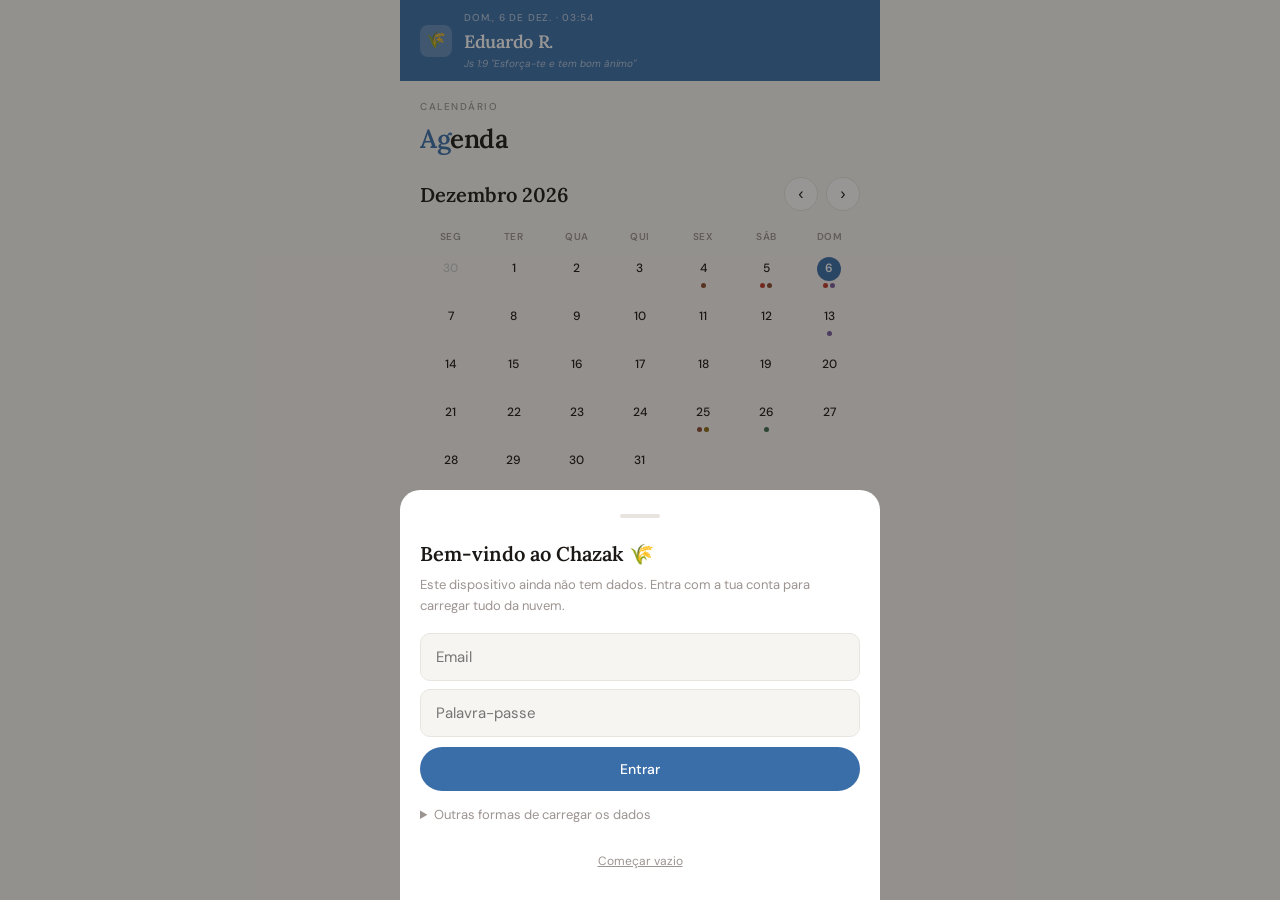
==== commit d57d86aa: "Chazak v5.8.0 Repo ricreata da zero per rimuovere dalla cronologia i dati personali presenti nelle v" ====
--- a/index.html
+++ b/index.html
@@ -17,825 +17,17 @@
 <link rel="apple-touch-icon" href="./icon-192.png" />
   <link rel="preconnect" href="https://fonts.googleapis.com">
   <link href="https://fonts.googleapis.com/css2?family=Lora:ital,wght@0,400;0,600;1,400&family=DM+Sans:wght@300;400;500&display=swap" rel="stylesheet">
-  <style>
-    *, *::before, *::after { box-sizing: border-box; margin: 0; padding: 0; }
-
-    :root {
-      --bg:        #F7F5F2;
-      --surface:   #FFFFFF;
-      --border:    #E8E4DF;
-      --text:      #1A1714;
-      --muted:     #9C9490;
-      --accent:    #3A6EA8;      /* azul ardósia — principal */
-      --accent2:   #8B4A2E;      /* terracota */
-      --accent3:   #3D6B4F;      /* verde — Mocidade */
-      --accent4:   #7A5C9B;      /* roxo — Bíblia */
-      --accent5:   #6B7A8B;      /* chumbo — Dados */
-      --tab-moc:   #3D6B4F;
-      --tab-serv:  #8B4A2E;
-      --tab-ag:    #3A6EA8;
-      --tab-bib:   #7A5C9B;
-      --tab-dad:   #6B7A8B;
-      --tab-h:     64px;
-      --header-h:  76px;
-      --radius:    14px;
-      --shadow:    0 2px 16px rgba(26,23,20,0.07);
-      --hl-verde:  rgba(61,107,79,0.20);
-      --hl-azul:   rgba(58,110,168,0.20);
-      --hl-rosa:   rgba(199,80,141,0.20);
-    }
-
-    mark.chz-hl-verde,
-    mark.chz-hl-azul,
-    mark.chz-hl-rosa {
-      padding: 1px 3px;
-      border-radius: 4px;
-      color: inherit;
-      -webkit-box-decoration-break: clone;
-      box-decoration-break: clone;
-    }
-    mark.chz-hl-verde { background: var(--hl-verde); }
-    mark.chz-hl-azul  { background: var(--hl-azul); }
-    mark.chz-hl-rosa  { background: var(--hl-rosa); }
-
-    html, body {
-      height: 100%;
-      overflow: hidden;
-      background: var(--bg);
-      font-family: 'DM Sans', sans-serif;
-      font-size: 15px;
-      line-height: 1.55;
-      color: var(--text);
-      -webkit-font-smoothing: antialiased;
-    }
-
-    /* ── APP SHELL ── */
-    #app {
-      display: flex;
-      flex-direction: column;
-      height: 100%;
-      max-width: 480px;
-      margin: 0 auto;
-      background: var(--bg);
-      position: relative;
-    }
-
-    /* ── HEADER ── */
-    header {
-      height: var(--header-h);
-      background: var(--tab-ag);
-      border-bottom: none;
-      display: flex;
-      align-items: center;
-      padding: 0 20px;
-      gap: 12px;
-      flex-shrink: 0;
-      position: relative;
-      z-index: 10;
-      transition: background 0.3s ease;
-    }
-
-    .header-icon {
-      width: 32px;
-      height: 32px;
-      background: rgba(255,255,255,0.2);
-      border-radius: 8px;
-      display: flex;
-      align-items: center;
-      justify-content: center;
-      font-size: 16px;
-      position: relative;
-      cursor: pointer;
-    }
-
-    .header-badge {
-      display: none;
-      position: absolute;
-      top: -5px;
-      right: -5px;
-      min-width: 16px;
-      height: 16px;
-      padding: 0 3px;
-      border-radius: 100px;
-      background: #E07B54;
-      border: 1.5px solid rgba(255,255,255,0.85);
-      color: white;
-      font-size: 10px;
-      font-weight: 700;
-      font-family: 'DM Sans', sans-serif;
-      align-items: center;
-      justify-content: center;
-      line-height: 1;
-    }
-
-    .header-title {
-      font-family: 'Lora', serif;
-      font-size: 18px;
-      font-weight: 600;
-      color: white;
-      letter-spacing: -0.3px;
-    }
-
-    .header-sub {
-      font-size: 11px;
-      color: rgba(255,255,255,0.75);
-      font-weight: 400;
-      margin-left: auto;
-      letter-spacing: 0.5px;
-      text-transform: uppercase;
-    }
-
-    /* ── CONTENT AREA ── */
-    main {
-      flex: 1;
-      overflow-y: auto;
-      overflow-x: hidden;
-      -webkit-overflow-scrolling: touch;
-      scroll-behavior: smooth;
-    }
-
-    /* ── SECTIONS ── */
-    .section {
-      display: none;
-      padding: 18px 20px;
-      min-height: 100%;
-      animation: fadeUp 0.22s ease both;
-    }
-
-    .section.active { display: block; }
-    .nota-preview { font-size:13px; color:var(--muted); white-space:nowrap; overflow:hidden; text-overflow:ellipsis; }
-
-    @keyframes fadeUp {
-      from { opacity: 0; transform: translateY(10px); }
-      to   { opacity: 1; transform: translateY(0); }
-    }
-
-    /* ── SECTION HEADER ── */
-    .section-header {
-      margin-bottom: 18px;
-    }
-
-    .section-label {
-      font-size: 10px;
-      font-weight: 500;
-      text-transform: uppercase;
-      letter-spacing: 1.5px;
-      color: var(--muted);
-      margin-bottom: 4px;
-    }
-
-    .section-title {
-      font-family: 'Lora', serif;
-      font-size: 26px;
-      font-weight: 600;
-      color: var(--text);
-      letter-spacing: -0.5px;
-    }
-
-    .section-title span {
-      color: var(--accent);
-    }
-
-    /* ── EMPTY STATE ── */
-    .empty-state {
-      display: flex;
-      flex-direction: column;
-      align-items: center;
-      justify-content: center;
-      padding: 60px 20px;
-      text-align: center;
-      gap: 12px;
-    }
-
-    .empty-icon {
-      font-size: 48px;
-      opacity: 0.25;
-      margin-bottom: 4px;
-    }
-
-    .empty-title {
-      font-family: 'Lora', serif;
-      font-size: 17px;
-      color: var(--text);
-      font-weight: 600;
-    }
-
-    .empty-desc {
-      font-size: 14px;
-      color: var(--muted);
-      line-height: 1.6;
-      max-width: 240px;
-    }
-
-    .btn-primary {
-      margin-top: 8px;
-      background: var(--accent);
-      color: white;
-      border: none;
-      border-radius: 100px;
-      padding: 12px 24px;
-      font-family: 'DM Sans', sans-serif;
-      font-size: 14px;
-      font-weight: 500;
-      cursor: pointer;
-      transition: opacity 0.15s, transform 0.15s;
-    }
-
-    .btn-primary:active {
-      opacity: 0.85;
-      transform: scale(0.97);
-    }
-
-    /* ── CARDS PLACEHOLDER ── */
-    .cards-grid {
-      display: flex;
-      flex-direction: column;
-      gap: 12px;
-    }
-
-    .card {
-      background: var(--surface);
-      border: 1px solid var(--border);
-      border-radius: var(--radius);
-      padding: 18px;
-      box-shadow: var(--shadow);
-      transition: transform 0.15s;
-    }
-
-    .card:active { transform: scale(0.99); }
-
-    /* ── AGENDA CALENDAR ── */
-    .agenda-month {
-      display: flex;
-      align-items: center;
-      justify-content: space-between;
-      margin-bottom: 12px;
-    }
-    .agenda-month-label {
-      font-family: 'Lora', serif;
-      font-size: 20px;
-      font-weight: 600;
-    }
-    .agenda-nav { display: flex; gap: 8px; }
-    .agenda-nav button {
-      width: 34px; height: 34px; border: 1px solid var(--border);
-      background: var(--surface); border-radius: 50%; cursor: pointer;
-      font-size: 16px; color: var(--text); display: flex;
-      align-items: center; justify-content: center; transition: background 0.15s;
-    }
-    .agenda-nav button:hover { background: var(--border); }
-
-    .cal-grid {
-      display: grid;
-      grid-template-columns: repeat(7, 1fr);
-      gap: 2px;
-      margin-bottom: 20px;
-    }
-    .cal-day-label {
-      text-align: center; font-size: 10px; font-weight: 600;
-      color: var(--muted); text-transform: uppercase;
-      letter-spacing: 0.5px; padding: 6px 0;
-    }
-    .cal-day {
-      position: relative;
-      display: flex; flex-direction: column;
-      align-items: center;
-      padding: 4px 2px 6px;
-      border-radius: 10px;
-      cursor: pointer;
-      transition: background 0.12s;
-      min-height: 46px;
-    }
-    .cal-day:hover { background: var(--border); }
-    .cal-day.other-month .cal-day-num { color: #ccc; }
-    .cal-day.today .cal-day-num {
-      background: var(--accent); color: white;
-      width: 24px; height: 24px; border-radius: 50%;
-      display: flex; align-items: center; justify-content: center;
-    }
-    .cal-day.selected { background: rgba(61,107,79,0.1); }
-    .cal-day-num {
-      font-size: 12px; font-weight: 500; color: var(--text);
-      width: 24px; height: 24px; display: flex;
-      align-items: center; justify-content: center;
-      border-radius: 50%; margin-bottom: 2px;
-    }
-    .cal-dots {
-      display: flex; flex-wrap: wrap; justify-content: center;
-      gap: 2px; max-width: 100%;
-    }
-    .cal-dot {
-      width: 5px; height: 5px; border-radius: 50%; flex-shrink: 0;
-    }
-
-    /* ── AGENDA SECTION LABEL ── */
-    .agenda-section-label {
-      font-size: 10px; font-weight: 600; text-transform: uppercase;
-      letter-spacing: 1.5px; color: var(--muted); margin: 16px 0 10px;
-    }
-
-    /* Event card in list */
-    .ev-card {
-      background: var(--surface); border: 1px solid var(--border);
-      border-radius: var(--radius); padding: 14px 16px;
-      margin-bottom: 8px; display: flex; gap: 12px; align-items: flex-start;
-      transition: opacity 0.2s;
-    }
-    .ev-card.past { opacity: 0.45; }
-    .ev-card-stripe {
-      width: 3px; border-radius: 4px; flex-shrink: 0; align-self: stretch; min-height: 36px;
-    }
-    .ev-card-body { flex: 1; min-width: 0; }
-    .ev-card-tipo {
-      font-size: 10px; font-weight: 700; text-transform: uppercase;
-      letter-spacing: 0.8px; margin-bottom: 3px;
-    }
-    .ev-card-titulo { font-size: 14px; font-weight: 600; margin-bottom: 3px; white-space: nowrap; overflow: hidden; text-overflow: ellipsis; }
-    .ev-card-meta { font-size: 11px; color: var(--muted); }
-    .ev-card-actions { display: flex; gap: 6px; flex-shrink: 0; }
-    .ev-icon-btn {
-      background: none; border: 1px solid var(--border); border-radius: 8px;
-      padding: 5px 7px; cursor: pointer; font-size: 12px;
-    }
-
-    /* ── BIBLIA TABS ── */
-    .inner-tabs {
-      display: flex;
-      gap: 8px;
-      margin-bottom: 24px;
-      overflow-x: auto;
-      scrollbar-width: none;
-    }
-
-    .inner-tabs::-webkit-scrollbar { display: none; }
-
-    .inner-tab {
-      flex-shrink: 0;
-      padding: 7px 16px;
-      border-radius: 100px;
-      font-size: 13px;
-      font-weight: 500;
-      cursor: pointer;
-      border: 1px solid var(--border);
-      background: var(--surface);
-      color: var(--muted);
-      transition: all 0.15s;
-    }
-
-    .inner-tab.active {
-      background: var(--accent);
-      color: white;
-      border-color: var(--accent);
-    }
-
-    /* ── DADOS ── */
-    .dados-section {
-      margin-bottom: 0;
-    }
-    .dados-group-label {
-      font-size: 10px; font-weight: 700; text-transform: uppercase;
-      letter-spacing: 1.2px; color: var(--muted);
-      margin: 20px 0 8px 2px;
-    }
-
-    .dados-title {
-      font-family: 'Lora', serif;
-      font-size: 15px;
-      font-weight: 600;
-      margin-bottom: 12px;
-      color: var(--text);
-    }
-
-    .dados-row {
-      display: flex;
-      gap: 10px;
-    }
-
-    .btn-outline {
-      flex: 1;
-      padding: 13px;
-      border: 1px solid var(--border);
-      background: var(--surface);
-      border-radius: var(--radius);
-      font-family: 'DM Sans', sans-serif;
-      font-size: 13px;
-      font-weight: 500;
-      color: var(--text);
-      cursor: pointer;
-      text-align: center;
-      transition: background 0.15s;
-    }
-
-    .btn-outline:hover { background: var(--border); }
-
-    .btn-danger {
-      flex: 1;
-      padding: 13px;
-      border: 1px solid #FBDDD5;
-      background: #FFF8F6;
-      border-radius: var(--radius);
-      font-family: 'DM Sans', sans-serif;
-      font-size: 13px;
-      font-weight: 500;
-      color: var(--accent2);
-      cursor: pointer;
-      text-align: center;
-      transition: background 0.15s;
-    }
-
-    /* ── BOTTOM TABS ── */
-    nav {
-      height: var(--tab-h);
-      background: var(--surface);
-      border-top: 1px solid var(--border);
-      display: flex;
-      align-items: stretch;
-      flex-shrink: 0;
-      position: relative;
-      z-index: 10;
-    }
-
-    .tab {
-      flex: 1;
-      display: flex;
-      flex-direction: column;
-      align-items: center;
-      justify-content: center;
-      gap: 3px;
-      cursor: pointer;
-      position: relative;
-      transition: color 0.15s;
-      color: var(--muted);
-      padding-bottom: 4px;
-      -webkit-tap-highlight-color: transparent;
-    }
-
-    .tab::before {
-      content: '';
-      position: absolute;
-      top: 0;
-      left: 20%;
-      right: 20%;
-      height: 2px;
-      background: var(--accent);
-      border-radius: 0 0 4px 4px;
-      transform: scaleX(0);
-      transition: transform 0.2s ease;
-    }
-
-    .tab.active {
-      color: var(--accent);
-    }
-
-    .tab.active::before {
-      transform: scaleX(1);
-    }
-
-    .tab-icon {
-      font-size: 21px;
-      line-height: 1;
-      transition: transform 0.15s;
-    }
-
-    .tab.active .tab-icon {
-      transform: translateY(-1px);
-    }
-
-    .tab-label {
-      font-size: 9.5px;
-      font-weight: 500;
-      letter-spacing: 0.3px;
-      text-transform: uppercase;
-    }
-
-    /* ── MOCIDADE COLOR ── */
-    #tab-mocidade.active { color: var(--tab-moc); }
-    #tab-mocidade.active::before { background: var(--tab-moc); }
-    #tab-servicos.active { color: var(--tab-serv); }
-    #tab-servicos.active::before { background: var(--tab-serv); }
-    #tab-agenda.active { color: var(--tab-ag); }
-    #tab-agenda.active::before { background: var(--tab-ag); }
-    #tab-biblia.active { color: var(--tab-bib); }
-    #tab-biblia.active::before { background: var(--tab-bib); }
-    #tab-dados.active { color: var(--tab-dad); }
-    #tab-dados.active::before { background: var(--tab-dad); }
-
-    /* ── VERSÍCULO DESTAQUE ── */
-    .verse-banner {
-      background: var(--accent);
-      border-radius: var(--radius);
-      padding: 12px 16px;
-      margin-bottom: 16px;
-      color: white;
-    }
-
-    .verse-text {
-      font-family: 'Lora', serif;
-      font-size: 13px;
-      font-style: italic;
-      line-height: 1.6;
-      margin-bottom: 5px;
-    }
-
-    .verse-ref {
-      font-size: 11px;
-      opacity: 0.75;
-      font-weight: 500;
-    }
-
-    /* ── MOCIDADE STYLES ── */
-    .moc-inner-tabs {
-      display: flex; gap: 8px; margin-bottom: 20px; overflow-x: auto; scrollbar-width: none;
-    }
-    .moc-inner-tabs::-webkit-scrollbar { display: none; }
-    .moc-inner-tab {
-      flex-shrink: 0; padding: 7px 16px; border-radius: 100px; font-size: 13px; font-weight: 500;
-      cursor: pointer; border: 1px solid var(--border); background: var(--surface); color: var(--muted);
-      transition: all 0.15s;
-    }
-    .moc-inner-tab.active { background: var(--accent); color: white; border-color: var(--accent); }
-
-    /* ── AUTOCOMPLETE ── */
-    .ac-wrap { position: relative; }
-    .ac-dropdown {
-      position: absolute; top: calc(100% + 4px); left: 0; right: 0;
-      background: var(--surface); border: 1px solid var(--border);
-      border-radius: var(--radius); z-index: 200; overflow: hidden;
-      box-shadow: 0 8px 24px rgba(0,0,0,0.12);
-    }
-    .ac-item {
-      padding: 11px 14px; font-size: 14px; cursor: pointer;
-      border-bottom: 1px solid var(--border); transition: background 0.1s;
-    }
-    .ac-item:last-child { border-bottom: none; }
-    .ac-item:active, .ac-item.hovered { background: var(--bg); }
-    .ac-item .ac-sub { font-size: 11px; color: var(--muted); margin-top: 2px; }
-
-    /* ── VIAGEM INLINE EDIT ── */
-    .vd-edit-row {
-      display: flex; align-items: center; gap: 8px; margin-bottom: 6px;
-    }
-    .vd-edit-input {
-      flex: 1; border: 1px solid var(--border); border-radius: 100px;
-      padding: 8px 14px; font-size: 14px; background: var(--bg);
-      color: var(--text); font-family: 'DM Sans', sans-serif;
-    }
-    .vd-edit-input:focus { outline: none; border-color: var(--accent); }
-    .vd-edit-btn {
-      background: none; border: 1px solid var(--border); border-radius: 100px;
-      padding: 6px 12px; font-size: 12px; color: var(--muted); cursor: pointer;
-      white-space: nowrap; flex-shrink: 0;
-    }
-
-    /* ── VIAGEM DETAIL ── */
-    .vd-header {
-      display: flex; align-items: center; gap: 10px; margin-bottom: 18px;
-    }
-    .vd-back {
-      background: var(--surface); border: 1px solid var(--border);
-      border-radius: 100px; padding: 6px 14px; font-size: 13px;
-      cursor: pointer; color: var(--muted); flex-shrink: 0;
-    }
-    .vd-title { font-family: 'Lora', serif; font-size: 18px; font-weight: 600; }
-    .vd-meta { font-size: 12px; color: var(--muted); margin-top: 2px; }
-
-    .vd-section { margin-bottom: 20px; }
-    .vd-section-title {
-      font-size: 11px; font-weight: 600; text-transform: uppercase;
-      letter-spacing: 1px; color: var(--muted); margin-bottom: 10px;
-    }
-
-    /* Invitati / convidados */
-    .inv-row {
-      display: flex; align-items: center; gap: 10px;
-      background: var(--surface); border: 1px solid var(--border);
-      border-radius: 100px; padding: 8px 10px 8px 14px;
-      margin-bottom: 6px; transition: background 0.15s;
-    }
-    .inv-row.confirmed { background: #e8f5e9; border-color: #a5d6a7; }
-    .inv-row .inv-nome {
-      flex: 1; font-size: 14px; font-weight: 500;
-      border: none; background: transparent; color: var(--text);
-      font-family: 'DM Sans', sans-serif;
-    }
-    .inv-row .inv-nome:focus { outline: none; }
-    .inv-row.confirmed .inv-nome { color: #2e7d32; }
-    .inv-check { width: 26px; height: 26px; accent-color: #2b8c4c; flex-shrink: 0; cursor: pointer; }
-    .inv-del { background: none; border: none; font-size: 18px; color: var(--muted); cursor: pointer; width: 36px; height: 36px; border-radius: 100px; display: flex; align-items: center; justify-content: center; flex-shrink: 0; }
-    .inv-del:active { background: var(--border); }
-
-    /* Carros */
-    .carro-card {
-      background: var(--surface); border: 1px solid var(--border);
-      border-radius: var(--radius); padding: 14px; margin-bottom: 12px;
-    }
-    .carro-header {
-      display: flex; align-items: center; justify-content: space-between;
-      margin-bottom: 12px;
-    }
-    .carro-titulo {
-      font-size: 14px; font-weight: 600;
-      background: var(--bg); border: 1px solid var(--border);
-      border-radius: 100px; padding: 5px 14px; display: inline-flex;
-      align-items: center; gap: 6px;
-    }
-    .carro-del { background: none; border: none; color: #E07B54; font-size: 16px; cursor: pointer; padding: 4px 8px; }
-    .posto-input {
-      width: 100%; padding: 10px 14px; border: 1px solid var(--border);
-      border-radius: 100px; font-size: 13px; background: var(--bg);
-      color: var(--text); font-family: 'DM Sans', sans-serif;
-      margin-bottom: 6px; transition: border 0.15s;
-    }
-    .posto-input:focus { outline: none; border-color: var(--accent); }
-
-    .vd-wa-btn {
-      width: 100%; padding: 14px; background: #25D366; color: white;
-      border: none; border-radius: 100px; font-size: 15px; font-weight: 600;
-      cursor: pointer; font-family: 'DM Sans', sans-serif; margin-top: 8px;
-      display: flex; align-items: center; justify-content: center; gap: 8px;
-    }
-
-    /* Toggle chevron — pill style */
-    .toggle-header {
-      display: flex; align-items: center; justify-content: space-between;
-      padding: 10px 14px; background: var(--surface); border: 1px solid var(--border);
-      border-radius: var(--radius); cursor: pointer; user-select: none;
-      transition: background 0.15s;
-    }
-    .toggle-header:active { background: var(--border); }
-    .toggle-header-label {
-      font-size: 12px; font-weight: 600; text-transform: uppercase;
-      letter-spacing: 1px; color: var(--muted);
-    }
-    .toggle-chevron {
-      display: flex; align-items: center; justify-content: center;
-      width: 22px; height: 22px; border-radius: 100px;
-      background: var(--bg); border: 1px solid var(--border);
-      color: var(--muted); font-size: 10px; font-style: normal;
-      transition: transform 0.2s; flex-shrink: 0;
-    }
-    .toggle-chevron.open { transform: rotate(180deg); }
-    .toggle-cards {
-      border: 1px solid var(--border); border-top: none;
-      border-radius: 0 0 var(--radius) var(--radius); overflow: hidden;
-      margin-bottom: 10px;
-    }
-    .toggle-header.closed { border-radius: var(--radius); margin-bottom: 10px; }
-
-    /* Scroll-to-top */
-    .scroll-top-btn {
-      display: none; position: fixed; bottom: 148px; right: 18px;
-      width: 36px; height: 36px; border-radius: 100px;
-      background: var(--surface); border: 1px solid var(--border);
-      color: var(--muted); font-size:16px; cursor: pointer;
-      align-items: center; justify-content: center; z-index: 50;
-      box-shadow: 0 2px 8px rgba(0,0,0,0.12); transition: opacity 0.2s;
-    }
-    .scroll-top-btn.visible { display: flex; }
-
-    /* Search */
-    .search-wrap { position: relative; margin-bottom: 16px; }
-    .search-wrap input {
-      width: 100%; padding: 11px 16px 11px 40px; border: 1px solid var(--border);
-      border-radius: 100px; background: var(--surface); font-family: 'DM Sans', sans-serif;
-      font-size: 14px; color: var(--text); outline: none; transition: border 0.15s;
-    }
-    .search-wrap input:focus { border-color: var(--accent); }
-    .search-wrap::before { content: '🔍'; position: absolute; left: 14px; top: 50%; transform: translateY(-50%); font-size: 14px; }
-
-    /* Filter row */
-    .filter-row { display: flex; gap: 8px; margin-bottom: 16px; overflow-x: auto; scrollbar-width: none; }
-    .filter-row::-webkit-scrollbar { display: none; }
-    .filter-chip {
-      flex-shrink: 0; padding: 5px 12px; border-radius: 100px; font-size: 12px; font-weight: 500;
-      cursor: pointer; border: 1px solid var(--border); background: var(--surface); color: var(--muted);
-      transition: all 0.15s;
-    }
-    .filter-chip.active { background: var(--accent); color: white; border-color: var(--accent); }
-
-    /* Person card */
-    .person-card {
-      background: var(--surface); border: 1px solid var(--border); border-radius: var(--radius);
-      padding: 16px; margin-bottom: 10px; box-shadow: var(--shadow); transition: transform 0.15s;
-    }
-    .person-card.needs-attention { border-left: 3px solid #E07B54; }
-    .person-card:active { transform: scale(0.99); }
-
-    .pc-top { display: flex; align-items: center; justify-content: space-between; margin-bottom: 12px; }
-    .pc-name { font-weight: 600; font-size: 15px; }
-    .pc-badge {
-      font-size: 10px; font-weight: 500; padding: 3px 10px; border-radius: 100px;
-      background: var(--bg); color: var(--muted); border: 1px solid var(--border);
-    }
-    .pc-status { display: flex; align-items: center; gap: 5px; font-size: 11px; color: var(--muted); }
-    .pc-dot { width: 7px; height: 7px; border-radius: 50%; background: #4CAF50; }
-    .pc-dot.warn { background: #FF9800; }
-    .pc-dot.alert { background: #F44336; }
-
-    .pc-interactions { display: grid; grid-template-columns: repeat(3, 1fr); gap: 7px; margin-bottom: 12px; }
-    .pc-btn {
-      padding: 9px 4px; border: 1px solid var(--border); border-radius: 10px; background: var(--bg);
-      font-size: 11px; font-weight: 500; cursor: pointer; text-align: center; transition: all 0.15s;
-      color: var(--muted); line-height: 1.4;
-    }
-    .pc-btn.has-data { background: var(--accent); color: white; border-color: var(--accent); }
-    .pc-btn span { display: block; font-size: 9px; font-weight: 400; margin-top: 2px; opacity: 0.8; }
-
-    .pc-footer { display: flex; justify-content: space-between; align-items: center; }
-    .pc-last { font-size: 11px; color: var(--muted); }
-    .pc-del { background: none; border: none; font-size: 16px; cursor: pointer; opacity: 0.4; padding: 4px; }
-
-    /* Viagens */
-    .viagem-card {
-      background: var(--surface); border: 1px solid var(--border); border-radius: var(--radius);
-      padding: 16px; margin-bottom: 10px; box-shadow: var(--shadow);
-    }
-    .vc-top { display: flex; justify-content: space-between; align-items: flex-start; margin-bottom: 8px; }
-    .vc-title { font-weight: 600; font-size: 15px; }
-    .vc-date { font-size: 11px; color: var(--muted); }
-    .vc-dest { font-size: 13px; color: var(--muted); margin-bottom: 10px; }
-    .vc-participants { display: flex; flex-wrap: wrap; gap: 6px; }
-    .vc-tag {
-      font-size: 11px; padding: 3px 10px; border-radius: 100px;
-      background: var(--bg); border: 1px solid var(--border); color: var(--text);
-    }
-
-    /* Modal */
-    .modal-overlay {
-      display: none; position: fixed; inset: 0; background: rgba(26,23,20,0.45);
-      z-index: 100; align-items: flex-end; justify-content: center;
-    }
-    .modal-overlay.show { display: flex; }
-    .modal-sheet {
-      background: var(--surface); border-radius: 20px 20px 0 0; padding: 24px 20px 40px;
-      width: 100%; max-width: 480px; max-height: 85vh; overflow-y: auto;
-      animation: slideUp 0.25s ease; display: flex; flex-direction: column;
-      transition: transform 0.15s ease;
-    }
-    /* When keyboard is open, reduce max-height so modal fits above it */
-    .modal-overlay.keyboard-open .modal-sheet {
-      max-height: 50vh;
-      padding-bottom: 16px;
-    }
-    .form-actions { display: flex; gap: 10px; margin-top: 20px; flex-shrink: 0; }
-    @keyframes slideUp { from { transform: translateY(100%); } to { transform: translateY(0); } }
-    .modal-handle { width: 40px; height: 4px; background: var(--border); border-radius: 100px; margin: 0 auto 20px; }
-    .modal-title { font-family: 'Lora', serif; font-size: 19px; font-weight: 600; margin-bottom: 20px; }
-
-    .form-field { margin-bottom: 16px; }
-    .form-label { font-size: 11px; font-weight: 700; text-transform: uppercase; letter-spacing: 1.1px; color: var(--muted); margin-bottom: 7px; display: block; }
-    .form-input {
-      width: 100%; padding: 13px 15px; border: 1px solid var(--border); border-radius: 10px;
-      font-family: 'DM Sans', sans-serif; font-size: 15px; color: var(--text);
-      background: var(--bg); outline: none; transition: border 0.15s;
-    }
-    .form-input:focus { border-color: var(--accent); background: var(--surface); }
-    select.form-input { cursor: pointer; }
-
-    
-    .btn-cancel {
-      flex: 1; padding: 13px; border: 1px solid var(--border); background: var(--surface);
-      border-radius: 100px; font-family: 'DM Sans', sans-serif; font-size: 14px;
-      font-weight: 500; color: var(--muted); cursor: pointer;
-    }
-    .btn-save {
-      flex: 2; padding: 13px; border: none; background: var(--accent);
-      border-radius: 100px; font-family: 'DM Sans', sans-serif; font-size: 14px;
-      font-weight: 500; color: white; cursor: pointer; transition: opacity 0.15s;
-    }
-    .btn-save:active { opacity: 0.85; }
-
-    /* Interaction history */
-    .hist-item {
-      display: flex; justify-content: space-between; align-items: center;
-      padding: 10px 0; border-bottom: 1px solid var(--border); font-size: 13px;
-    }
-    .hist-item:last-child { border-bottom: none; }
-    .hist-del { background: none; border: none; color: #E07B54; cursor: pointer; font-size: 14px; }
-
-    /* Stats bar */
-    .moc-stats { display: grid; grid-template-columns: repeat(3,1fr); gap: 8px; margin-bottom: 20px; }
-    .moc-stat { background: var(--surface); border: 1px solid var(--border); border-radius: 12px; padding: 12px; text-align: center; }
-    .moc-stat-num { font-family: 'Lora', serif; font-size: 22px; font-weight: 600; color: var(--accent); }
-    .moc-stat-label { font-size: 10px; color: var(--muted); margin-top: 2px; }
-
-    /* FAB */
-    .fab {
-      position: fixed; bottom: calc(var(--tab-h) + 16px + env(safe-area-inset-bottom,0));
-      right: 20px; width: 52px; height: 52px; border-radius: 50%; background: var(--accent);
-      color: white; border: none; font-size: 24px; cursor: pointer; box-shadow: 0 4px 16px rgba(61,107,79,0.4);
-      display: none; align-items: center; justify-content: center; z-index: 50; transition: transform 0.15s;
-    }
-    .fab.visible { display: flex; }
-    .fab:active { transform: scale(0.92); }
-
-    /* Scrollbar */
-    main::-webkit-scrollbar { width: 3px; }
-    main::-webkit-scrollbar-thumb { background: var(--border); border-radius: 10px; }
-
-    /* Safe area for notch/home indicator */
-    nav { padding-bottom: env(safe-area-inset-bottom, 0); height: calc(var(--tab-h) + env(safe-area-inset-bottom, 0)); }
-  </style>
+  <link rel="stylesheet" href="./css/style.css">
+  <script defer src="./js/core.js"></script>
+  <script defer src="./js/mocidade.js"></script>
+  <script defer src="./js/palavras.js"></script>
+  <script defer src="./js/agenda.js"></script>
+  <script defer src="./js/biblia.js"></script>
+  <script defer src="./js/gist.js"></script>
+  <script defer src="./js/nuvem.js"></script>
+  <script defer src="./js/dados.js"></script>
+  <script defer src="./js/navegacao.js"></script>
+  <script defer src="./js/boot.js"></script>
 </head>
 <body>
 
@@ -858,7 +50,7 @@
     <section id="sec-mocidade" class="section">
       <div class="section-header">
         <div class="section-label">Jovens</div>
-        <div class="section-title"><span style="color:var(--tab-moc)">Mo</span>cidade</div>
+        <div class="section-title"><span>Mo</span>cidade</div>
       </div>
 
       <!-- Sub-tabs -->
@@ -945,7 +137,7 @@
     <section id="sec-servicos" class="section">
       <div class="section-header">
         <div class="section-label">Registro</div>
-        <div class="section-title"><span style="color:var(--accent2)">Pa</span>lavras</div>
+        <div class="section-title"><span>Pa</span>lavras</div>
       </div>
 
       <!-- Filtros por tipo de serviço -->
@@ -970,7 +162,7 @@
     <section id="sec-agenda" class="section">
       <div class="section-header">
         <div class="section-label">Calendário</div>
-        <div class="section-title"><span style="color:var(--accent3)">Ag</span>enda</div>
+        <div class="section-title"><span>Ag</span>enda</div>
       </div>
 
       <!-- Mini calendário -->
@@ -997,7 +189,7 @@
           <div class="filter-chip" onclick="setAgendaFilter(this,'Santa Ceia')">S. Ceia</div>
           <div class="filter-chip" onclick="setAgendaFilter(this,'RGI')">RGI</div>
         </div>
-        <button onclick="openNovoEvento()" style="flex-shrink:0;margin-left:10px;background:var(--accent3);color:white;border:none;border-radius:100px;padding:7px 14px;font-size:13px;font-weight:500;cursor:pointer">+ Novo</button>
+        <button onclick="openNovoEvento()" style="flex-shrink:0;margin-left:10px;background:var(--sec);color:white;border:none;border-radius:100px;padding:7px 14px;font-size:13px;font-weight:500;cursor:pointer">+ Novo</button>
       </div>
 
       <div id="agenda-list"></div>
@@ -1007,7 +199,7 @@
     <section id="sec-biblia" class="section">
       <div class="section-header">
         <div class="section-label">Pessoal</div>
-        <div class="section-title"><span style="color:var(--accent4)">Bí</span>blia</div>
+        <div class="section-title"><span>Bí</span>blia</div>
       </div>
 
       <div class="verse-banner">
@@ -1113,7 +305,7 @@
     <section id="sec-dados" class="section">
       <div class="section-header">
         <div class="section-label">Configurações</div>
-        <div class="section-title"><span style="color:var(--tab-dad)">Da</span>dos</div>
+        <div class="section-title"><span>Da</span>dos</div>
       </div>
 
       <!-- SOBRE O APP -->
@@ -1122,7 +314,7 @@
         <div class="card" style="display:flex;flex-direction:column;gap:8px">
           <div style="display:flex;justify-content:space-between;align-items:center">
             <span style="font-size:13px;color:var(--muted)">Versão</span>
-            <span style="font-size:13px;font-weight:500">5.6.3</span>
+            <span style="font-size:13px;font-weight:500">5.8.0</span>
           </div>
           <div style="display:flex;justify-content:space-between;align-items:center">
             <span style="font-size:13px;color:var(--muted)">Jovens ativos</span>
@@ -1150,6 +342,27 @@
               <button onclick="addLuogo()" style="background:var(--accent);color:white;border:none;border-radius:var(--radius);padding:0 16px;font-size:13px;cursor:pointer;white-space:nowrap">+ Add</button>
             </div>
             <div id="luoghi-list" style="display:flex;flex-direction:column;gap:6px;max-height:300px;overflow-y:auto"></div>
+          </div>
+        </div>
+      </div>
+
+      <!-- ☁️ NUVEM (Supabase) — login + sincronização automática -->
+      <div class="dados-group-label">☁️ Nuvem</div>
+      <div class="dados-section">
+        <div class="card" style="padding:14px 16px">
+          <div id="sb-logged-out">
+            <div style="font-size:13px;color:var(--muted);line-height:1.5;margin-bottom:12px">Entra com a tua conta para guardar tudo na nuvem e sincronizar entre dispositivos.</div>
+            <input class="form-input" type="email" id="sb-email" placeholder="Email" autocomplete="username" style="margin-bottom:8px">
+            <input class="form-input" type="password" id="sb-pass" placeholder="Palavra-passe" autocomplete="current-password" style="margin-bottom:10px">
+            <button class="btn-save" id="sb-login-btn" style="width:100%" onclick="sbEntrar('sb-email','sb-pass','sb-login-btn')">Entrar</button>
+          </div>
+          <div id="sb-logged-in" style="display:none">
+            <div id="sb-user" style="font-size:13px;font-weight:500;margin-bottom:4px"></div>
+            <div id="sb-status" style="font-size:12px;color:var(--muted);margin-bottom:12px"></div>
+            <div class="dados-row">
+              <button class="btn-outline" onclick="sbSincronizarAgora()">🔄 Sincronizar agora</button>
+              <button class="btn-outline" style="color:#E07B54;border-color:#fbddd5" onclick="sbSair()">Sair</button>
+            </div>
           </div>
         </div>
       </div>
@@ -1697,6 +910,25 @@
 </div>
 
 <!-- MODAL: DIÁLOGO DO SISTEMA (substitui os alert/confirm nativos do navegador — D10) -->
+<!-- MODAL: BOAS-VINDAS (dispositivo sem dados) -->
+<div class="modal-overlay" id="modal-boasvindas">
+  <div class="modal-sheet" style="padding-bottom:28px">
+    <div class="modal-handle"></div>
+    <div style="font-family:'Lora',serif;font-size:20px;font-weight:600;margin-bottom:6px">Bem-vindo ao Chazak 🌾</div>
+    <div style="font-size:13px;color:var(--muted);line-height:1.6;margin-bottom:16px">Este dispositivo ainda não tem dados. Entra com a tua conta para carregar tudo da nuvem.</div>
+    <input class="form-input" type="email" id="bv-email" placeholder="Email" autocomplete="username" style="margin-bottom:8px">
+    <input class="form-input" type="password" id="bv-pass" placeholder="Palavra-passe" autocomplete="current-password" style="margin-bottom:10px">
+    <button class="btn-save" id="bv-login-btn" style="width:100%;margin-bottom:14px" onclick="entrarBoasVindas()">Entrar</button>
+    <details style="margin-bottom:14px">
+      <summary style="font-size:13px;color:var(--muted);cursor:pointer;margin-bottom:10px">Outras formas de carregar os dados</summary>
+      <input class="form-input" type="password" id="bv-token-input" placeholder="Token do GitHub (github_pat_...)" autocomplete="off" style="margin-bottom:8px">
+      <button class="btn-outline" id="bv-gist-btn" style="width:100%;margin-bottom:8px" onclick="iniciarComGist()">☁️ Carregar do Gist</button>
+      <button class="btn-outline" style="width:100%" onclick="closeModal('modal-boasvindas');importData()">⬆ Importar ficheiro JSON</button>
+    </details>
+    <div style="text-align:center"><span style="font-size:12px;color:var(--muted);text-decoration:underline;cursor:pointer" onclick="dispensarBoasVindas()">Começar vazio</span></div>
+  </div>
+</div>
+
 <div class="modal-overlay" id="modal-chz-dialog">
   <div class="modal-sheet" style="padding-bottom:28px">
     <div class="modal-handle"></div>
@@ -1705,5579 +937,6 @@
   </div>
 </div>
 
-<script>
-  let mocFilter = 'todos';
-  let interCtx = null; // { jovemIdx, tipo }
-
-  // ══════════════════════════════════════════
-  // SEGURANÇA DE TEXTO — todo o texto escrito pelo utilizador (ou vindo de
-  // um backup / da API) passa por aqui antes de entrar em innerHTML.
-  // esc()   → texto seguro dentro de HTML e de atributos value="..."
-  // escJs() → texto seguro dentro de 'aspas' num onclick="...('...')"
-  // ══════════════════════════════════════════
-  function esc(s) {
-    return String(s ?? '').replace(/[&<>"']/g, c => ({ '&':'&amp;', '<':'&lt;', '>':'&gt;', '"':'&quot;', "'":'&#39;' }[c]));
-  }
-  function escJs(s) {
-    return esc(String(s ?? '').replace(/\\/g, '\\\\').replace(/'/g, "\\'").replace(/\r?\n/g, '\\n'));
-  }
-
-  // ══════════════════════════════════════════
-  // DIÁLOGOS PERSONALIZADOS — substituem os alert/confirm nativos do navegador (D10)
-  // Reutilizam o mesmo estilo visual dos outros modais da app.
-  // ══════════════════════════════════════════
-  function chzAlert(message) {
-    return new Promise(resolve => {
-      const msgEl = document.getElementById('chz-dialog-message');
-      const actions = document.getElementById('chz-dialog-actions');
-      if (!msgEl || !actions) { resolve(true); return; }
-      msgEl.textContent = message;
-      actions.innerHTML = '';
-      const btnOk = document.createElement('button');
-      btnOk.className = 'btn-save';
-      btnOk.style.flex = '1';
-      btnOk.textContent = 'OK';
-      btnOk.onclick = () => { closeModal('modal-chz-dialog'); resolve(true); };
-      actions.appendChild(btnOk);
-      openModal('modal-chz-dialog');
-      setTimeout(() => btnOk.focus(), 50);
-    });
-  }
-
-  function chzConfirm(message, okLabel) {
-    return new Promise(resolve => {
-      const msgEl = document.getElementById('chz-dialog-message');
-      const actions = document.getElementById('chz-dialog-actions');
-      if (!msgEl || !actions) { resolve(window.confirm(message)); return; }
-      msgEl.textContent = message;
-      actions.innerHTML = '';
-      const btnCancel = document.createElement('button');
-      btnCancel.className = 'btn-cancel';
-      btnCancel.textContent = 'Cancelar';
-      btnCancel.onclick = () => { closeModal('modal-chz-dialog'); resolve(false); };
-      const btnOk = document.createElement('button');
-      btnOk.className = 'btn-save';
-      btnOk.style.background = '#E07B54';
-      btnOk.textContent = okLabel || 'Confirmar';
-      btnOk.onclick = () => { closeModal('modal-chz-dialog'); resolve(true); };
-      actions.appendChild(btnCancel);
-      actions.appendChild(btnOk);
-      openModal('modal-chz-dialog');
-    });
-  }
-
-  // Versão para usar dentro de onclick="..." inline (não pode usar await diretamente)
-  async function chzConfirmDelete(message, onYes, okLabel) {
-    if (await chzConfirm(message, okLabel || 'Remover')) onYes();
-  }
-
-  // Pre-load known youth with birthdays from aniversarios_atualizado.docx
-  const DEFAULT_JOVENS = [
-    // Jovem Moça (20)
-    {name:"Giovanna",cat:"Jovem Moça",aniv:"24/10",tel:"",obs:"",interactions:[]},
-    {name:"Micaela",cat:"Jovem Moça",aniv:"04/03",tel:"",obs:"",interactions:[]},
-    {name:"Isabella Tecchio",cat:"Jovem Moça",aniv:"11/08",tel:"",obs:"",interactions:[]},
-    {name:"Paula",cat:"Jovem Moça",aniv:"14/12",tel:"",obs:"",interactions:[]},
-    {name:"Rayka",cat:"Jovem Moça",aniv:"",tel:"",obs:"",interactions:[]},
-    {name:"Anna Giulia Andrade",cat:"Jovem Moça",aniv:"18/01",tel:"",obs:"",interactions:[]},
-    {name:"Mariane",cat:"Jovem Moça",aniv:"15/10",tel:"",obs:"",interactions:[]},
-    {name:"Isabelli Lenzi",cat:"Jovem Moça",aniv:"22/02",tel:"",obs:"",interactions:[]},
-    {name:"Giulia Tecchio",cat:"Jovem Moça",aniv:"25/09",tel:"",obs:"",interactions:[]},
-    {name:"Sophia Pena",cat:"Jovem Moça",aniv:"07/04",tel:"",obs:"",interactions:[]},
-    {name:"Melissa Roberto",cat:"Jovem Moça",aniv:"16/06",tel:"",obs:"",interactions:[]},
-    {name:"Isabela Torres",cat:"Jovem Moça",aniv:"17/05",tel:"",obs:"",interactions:[]},
-    {name:"Milena",cat:"Jovem Moça",aniv:"05/12",tel:"",obs:"",interactions:[]},
-    {name:"Ana Laura",cat:"Jovem Moça",aniv:"29/01",tel:"",obs:"",interactions:[]},
-    {name:"Maria Julia",cat:"Jovem Moça",aniv:"30/10",tel:"",obs:"",interactions:[]},
-    {name:"Helena",cat:"Jovem Moça",aniv:"17/07",tel:"",obs:"",interactions:[]},
-    {name:"Natalia",cat:"Jovem Moça",aniv:"08/10",tel:"",obs:"",interactions:[]},
-    {name:"Olivia",cat:"Jovem Moça",aniv:"19/10",tel:"",obs:"",interactions:[]},
-    {name:"Lavinia",cat:"Jovem Moça",aniv:"27/08",tel:"",obs:"",interactions:[]},
-    {name:"Naju",cat:"Jovem Moça",aniv:"14/12",tel:"",obs:"",interactions:[]},
-    // Jovem Moço (16)
-    {name:"Leriyi",cat:"Jovem Moço",aniv:"",tel:"",obs:"",interactions:[]},
-    {name:"Eduardo Lenzi",cat:"Jovem Moço",aniv:"18/10",tel:"",obs:"",interactions:[]},
-    {name:"Vinicius Torres",cat:"Jovem Moço",aniv:"19/09",tel:"",obs:"",interactions:[]},
-    {name:"Gustavo Borges",cat:"Jovem Moço",aniv:"30/03",tel:"",obs:"",interactions:[]},
-    {name:"Matteo Ruiz",cat:"Jovem Moço",aniv:"15/04",tel:"",obs:"",interactions:[]},
-    {name:"João Paulo",cat:"Jovem Moço",aniv:"13/12",tel:"",obs:"",interactions:[]},
-    {name:"Ysllan",cat:"Jovem Moço",aniv:"27/10",tel:"",obs:"",interactions:[]},
-    {name:"Arthur Edgar",cat:"Jovem Moço",aniv:"14/04",tel:"",obs:"",interactions:[]},
-    {name:"Luiz Augusto",cat:"Jovem Moço",aniv:"05/11",tel:"",obs:"",interactions:[]},
-    {name:"Pedro Gomes",cat:"Jovem Moço",aniv:"08/10",tel:"",obs:"",interactions:[]},
-    {name:"Felipe Gomes",cat:"Jovem Moço",aniv:"03/03",tel:"",obs:"",interactions:[]},
-    {name:"Vinicius Martins",cat:"Jovem Moço",aniv:"02/01",tel:"",obs:"",interactions:[]},
-    {name:"Wellington",cat:"Jovem Moço",aniv:"21/04",tel:"",obs:"",interactions:[]},
-    {name:"Estevan",cat:"Jovem Moço",aniv:"18/07",tel:"",obs:"",interactions:[]},
-    {name:"Davi",cat:"Jovem Moço",aniv:"14/05",tel:"",obs:"",interactions:[]},
-    {name:"Tommaso",cat:"Jovem Moço",aniv:"19/11",tel:"",obs:"",interactions:[]},
-    // Criança (14)
-    {name:"Carolina",cat:"Criança",aniv:"09/03",tel:"",obs:"",interactions:[]},
-    {name:"Anna",cat:"Criança",aniv:"10/07",tel:"",obs:"",interactions:[]},
-    {name:"Louise",cat:"Criança",aniv:"21/08",tel:"",obs:"",interactions:[]},
-    {name:"Lucas Gomes",cat:"Criança",aniv:"06/05",tel:"",obs:"",interactions:[]},
-    {name:"Gabriel (Alexandra)",cat:"Criança",aniv:"",tel:"",obs:"",interactions:[]},
-    {name:"Emmanuel",cat:"Criança",aniv:"26/08",tel:"",obs:"",interactions:[]},
-    {name:"Giovanni",cat:"Criança",aniv:"31/12",tel:"",obs:"",interactions:[]},
-    {name:"Arthur Thiago",cat:"Criança",aniv:"14/04",tel:"",obs:"",interactions:[]},
-    {name:"Thiago",cat:"Criança",aniv:"",tel:"",obs:"",interactions:[]},
-    {name:"Lucas Lenzi",cat:"Criança",aniv:"30/04",tel:"",obs:"",interactions:[]},
-    {name:"Pietro",cat:"Criança",aniv:"27/07",tel:"",obs:"",interactions:[]},
-    {name:"José Henrique",cat:"Criança",aniv:"17/06",tel:"",obs:"",interactions:[]},
-    {name:"Lorenzo",cat:"Criança",aniv:"19/01",tel:"",obs:"",interactions:[]},
-    {name:"Theo (Reggio)",cat:"Criança",aniv:"10/10",tel:"",obs:"",interactions:[]},
-    // Menor de 5 anos (12)
-    {name:"Stella",cat:"Menor de 5 anos",aniv:"05/05",tel:"",obs:"",interactions:[]},
-    {name:"Sophia (Reggio)",cat:"Menor de 5 anos",aniv:"01/02",tel:"",obs:"",interactions:[]},
-    {name:"Heloisa",cat:"Menor de 5 anos",aniv:"13/07",tel:"",obs:"",interactions:[]},
-    {name:"Valentina",cat:"Menor de 5 anos",aniv:"27/01",tel:"",obs:"",interactions:[]},
-    {name:"Alice",cat:"Menor de 5 anos",aniv:"17/08",tel:"",obs:"",interactions:[]},
-    {name:"Tiago (Reggio)",cat:"Menor de 5 anos",aniv:"24/07",tel:"",obs:"",interactions:[]},
-    {name:"Arthur (Reggio)",cat:"Menor de 5 anos",aniv:"02/05",tel:"",obs:"",interactions:[]},
-    {name:"Francesco",cat:"Menor de 5 anos",aniv:"27/08",tel:"",obs:"",interactions:[]},
-    {name:"Caleb",cat:"Menor de 5 anos",aniv:"19/01",tel:"",obs:"",interactions:[]},
-    {name:"Leonardo Mattia",cat:"Menor de 5 anos",aniv:"17/04",tel:"",obs:"",interactions:[]},
-    {name:"Elia",cat:"Menor de 5 anos",aniv:"25/05",tel:"",obs:"",interactions:[]},
-    {name:"Pietro Tecchio",cat:"Menor de 5 anos",aniv:"25/01",tel:"",obs:"",interactions:[]},
-  ];
-
-  const DEFAULT_LUOGHI = [
-    'Altedo (Bologna)','Aosta','Barberino Val d\'Elsa (Siena)','Baronissi (Salerno)',
-    'Beinette (Mondovì)','Belvedere Marittimo','Belvedere M. (Malafarina)',
-    'Biella','Bianzone (Sondrio)','Busto Arsizio','Cerenzia','Chorio',
-    'Codogno','Collecchio (Parma)','Dueville','Ferrara','Firenze',
-    'Frosinone','Genova','Guardia Piemontese','Inverigo','Isola d\'Elba',
-    'Lioni','Lodi','Messina','Oppeano (Verona)','Palermo',
-    'Petrella Tifernina','Piacenza','Pianezza (Torino)','Portoferraio (Isola d\'Elba)',
-    'Ragusa','Roma','Roncade','Roseto degli Abruzzi','San Giorgio Bigarello (Mantova)',
-    'Sardegna','Sesto San Giovanni (Milano)','Spinetta Marengo (Alessandria)',
-    'Spoltore (Pescara)','Statte (Taranto)','Teramo','Torre Boldone (Bergamo)',
-    'Trento','Trentola Ducenta (Aversa)','Trieste',
-  ];
-
-  function initLuoghi() {
-    if (!db.luoghi) db.luoghi = [];
-    // Garantir locals padrão para Palavras
-    ['Collechio (Parma)'].forEach(l => {
-      if (!db.luoghi.includes(l)) { db.luoghi.push(l); }
-    });
-    let changed = false;
-    DEFAULT_LUOGHI.forEach(l => {
-      if (!db.luoghi.includes(l)) { db.luoghi.push(l); changed = true; }
-    });
-    if (changed) { db.luoghi.sort(); saveDB(); }
-    refreshLuoghiSelects();
-  }
-
-  // ── LOCAL AUTOCOMPLETE ──
-  // Shared ac for all local inputs: ev-local-input, nv-dest-input, serv-local-input
-  function acLocal(inp, dropId) {
-    const box = document.getElementById(dropId);
-    if (!box) return;
-    const q = (typeof inp === 'string' ? inp : inp.value).trim().toLowerCase();
-    const matches = (db.luoghi||[]).filter(l => !q || l.toLowerCase().includes(q));
-    if (!matches.length) { box.style.display = 'none'; return; }
-    box.innerHTML = matches.slice(0,7).map(l =>
-      `<div class="ac-item" onmousedown="selectLocal('${escJs(l)}','${dropId}')">${esc(l)}</div>`
-    ).join('');
-    box.style.display = 'block';
-  }
-
-  function selectLocal(val, dropId) {
-    const box = document.getElementById(dropId);
-    if (!box) return;
-    const inp = box.previousElementSibling;
-    if (inp) inp.value = val;
-    hideAc(dropId);
-    if (dropId === 'ac-vde-local') saveViagemField('destino', val);
-  }
-
-  // Stub helpers kept for serv modal (still uses select pattern) 
-  function refreshLuoghiSelects() {
-    // serv modal still uses select
-    const sel = document.getElementById('sel-local-serv');
-    if (sel) {
-      const cur = sel.value;
-      const opts = (db.luoghi||[]).map(l => `<option value="${esc(l)}">${esc(l)}</option>`).join('');
-      sel.innerHTML = `<option value="">— Selecionar —</option>${opts}<option value="__altro__">Outro (escrever...)</option>`;
-      if (cur) sel.value = cur;
-    }
-  }
-
-  function onLocalSelect(selId, inputId) {
-    const sel = document.getElementById(selId);
-    const inp = document.getElementById(inputId);
-    if (!sel || !inp) return;
-    if (sel.value === '__altro__') { inp.style.display = 'block'; inp.focus(); }
-    else { inp.style.display = 'none'; inp.value = ''; }
-  }
-
-  function getLocalValue(selId, inputId) {
-    const sel = document.getElementById(selId);
-    if (!sel) {
-      // ac-based inputs — read directly by known id map
-      const map = { 'sel-local-evento':'ev-local-input', 'sel-local-viagem':'nv-dest-input' };
-      const inputEl = document.getElementById(map[selId] || selId);
-      return inputEl ? inputEl.value.trim() : '';
-    }
-    if (sel.value === '__altro__') return (document.getElementById(inputId)||{}).value?.trim()||'';
-    return sel.value;
-  }
-
-  function setLocalSelect(selId, inputId, value) {
-    // For ac-based: just set the input value
-    const map = { 'sel-local-evento':'ev-local-input', 'sel-local-viagem':'nv-dest-input' };
-    const acId = map[selId];
-    if (acId) {
-      const inp = document.getElementById(acId);
-      if (inp) inp.value = value || '';
-      return;
-    }
-    // Legacy select path (serv)
-    const sel = document.getElementById(selId);
-    const inp = document.getElementById(inputId);
-    if (!sel || !inp) return;
-    if (!value) { sel.value = ''; inp.style.display = 'none'; return; }
-    const exists = [...sel.options].some(o => o.value === value);
-    if (exists) { sel.value = value; inp.style.display = 'none'; }
-    else { sel.value = '__altro__'; inp.style.display = 'block'; inp.value = value; }
-  }
-
-  // ── TAG AUTOCOMPLETE (shared for ideias + curiosidades) ──
-  function acTag(inp, dropId, ctx) {
-    const box = document.getElementById(dropId);
-    if (!box) return;
-    const q = inp.value.trim().toLowerCase();
-    // Get all existing tags for this context
-    const allTags = ctx === 'cur'
-      ? getAllCurTags()
-      : getAllTags();
-    const pending = ctx === 'cur' ? pendingCurTags : pendingTags;
-    const matches = allTags.filter(t => t !== '' && !pending.includes(t) && (!q || t.includes(q)));
-    if (!matches.length) { box.style.display = 'none'; return; }
-    box.innerHTML = matches.slice(0,6).map(t =>
-      `<div class="ac-item" onmousedown="selectTag('${escJs(t)}','${ctx}')">${esc(t)}</div>`
-    ).join('');
-    box.style.display = 'block';
-  }
-
-  function selectTag(tag, ctx) {
-    if (ctx === 'cur') {
-      if (!pendingCurTags.includes(tag)) { pendingCurTags.push(tag); renderCurModalTags(); }
-      const inp = document.getElementById('cur-tag-input');
-      if (inp) inp.value = '';
-    } else {
-      if (!pendingTags.includes(tag)) { pendingTags.push(tag); renderModalTags(); renderSavedTagSuggestions(); }
-      const inp = document.getElementById('ideia-tag-input');
-      if (inp) inp.value = '';
-    }
-    hideAc(ctx === 'cur' ? 'ac-cur-tag' : 'ac-ideia-tag');
-  }
-
-  // ══════════════════════════════════════════
-  // ID ÚNICO DO JOVEM (A3 — Etapa 1)
-  // Usado internamente para ligações estáveis entre jovens (ex: irmãos)
-  // que não se partem se o nome for editado depois. Nunca aparece no ecrã.
-  // ══════════════════════════════════════════
-  function gerarIdJovem() {
-    let id;
-    do {
-      id = 'j_' + Math.random().toString(36).slice(2, 8);
-    } while ((db.jovens||[]).some(j => j.id === id));
-    return id;
-  }
-
-  function getJovemById(id) {
-    return (db.jovens||[]).find(j => j.id === id) || null;
-  }
-
-  // A3 — resolve o nome ATUAL do jovem ligado por ID; sem ligação (ou jovem já
-  // não existe), devolve o texto que estava guardado, tal como sempre foi.
-  function nomeAtualDoJovem(nomeGuardado, jovemId) {
-    if (!jovemId) return nomeGuardado;
-    const j = getJovemById(jovemId);
-    return j ? j.name : nomeGuardado;
-  }
-
-  function initJovens() {
-    if (!db.jovens || db.jovens.length === 0) {
-      db.jovens = [];
-      DEFAULT_JOVENS.forEach(j => {
-        db.jovens.push({...j, interactions:[], id: gerarIdJovem(), irmaosIds: []});
-      });
-      saveDB();
-    } else {
-      let changed = false;
-      // Merge birthdays into existing
-      db.jovens.forEach(j => {
-        const def = DEFAULT_JOVENS.find(d => d.name === j.name);
-        if (def && def.aniv && !j.aniv) { j.aniv = def.aniv; changed = true; }
-        // Infer genero from legacy cat if not set
-        if (!j.genero && j.cat) {
-          const masc = ['Jovem Moço','Criança Menino','Menino menor de 6','Menor de 5 anos'];
-          // Also handle legacy "Criança" by name heuristic — default female unless explicitly masc
-          j.genero = masc.includes(j.cat) ? 'M' : 'F';
-          changed = true;
-        }
-        // A3 — Etapa 1: dar ID único a jovens que ainda não têm (retrocompatibilidade)
-        if (!j.id) { j.id = gerarIdJovem(); changed = true; }
-        if (!j.irmaosIds) { j.irmaosIds = []; changed = true; }
-      });
-      if (changed) saveDB();
-    }
-  }
-
-  // ── MOC TABS ──
-  function setMocTab(el, name) {
-    document.querySelectorAll('.moc-inner-tab').forEach(t => t.classList.remove('active'));
-    el.classList.add('active');
-    document.getElementById('moc-tracker').style.display   = name === 'tracker'   ? 'block' : 'none';
-    document.getElementById('moc-presenca').style.display  = name === 'presenca'  ? 'block' : 'none';
-    document.getElementById('moc-viagens').style.display   = name === 'viagens'   ? 'block' : 'none';
-    document.getElementById('moc-encontros').style.display = name === 'encontros' ? 'block' : 'none';
-    document.getElementById('moc-ideias').style.display    = name === 'ideias'    ? 'block' : 'none';
-    // Hide scroll-to-top when not on tracker
-    const btn = document.getElementById('scroll-top-btn');
-    if (btn && name !== 'tracker') btn.classList.remove('visible');
-    if (name === 'tracker')   renderTracker();
-    if (name === 'presenca')  renderPresenca();
-    if (name === 'ideias')    renderIdeias();
-    if (name === 'encontros') renderEncontros();
-    if (name === 'viagens') { currentViagemIdx = null; renderViagens(); }
-  }
-
-  function setMocFilter(el, filter) {
-    document.querySelectorAll('#sec-mocidade .filter-chip').forEach(c => c.classList.remove('active'));
-    el.classList.add('active');
-    mocFilter = filter;
-    renderTracker();
-  }
-
-  // ══════════════════════════════════════════
-  // PRESENÇA (RDJ)
-  // ══════════════════════════════════════════
-  let presencaSubTab = 'sessoes';
-  let rankingFilter = 'todos';
-  let sessaoEditId = null;
-  let sessaoStatusMap = {}; // { nomeJovem: 'presente'|'ausente'|'justificada' }
-
-  function setPresencaSubTab(name) {
-    presencaSubTab = name;
-    document.getElementById('pres-subtab-sessoes').classList.toggle('active', name === 'sessoes');
-    document.getElementById('pres-subtab-ranking').classList.toggle('active', name === 'ranking');
-    document.getElementById('presenca-sessoes-view').style.display = name === 'sessoes' ? 'block' : 'none';
-    document.getElementById('presenca-ranking-view').style.display = name === 'ranking' ? 'block' : 'none';
-    renderPresenca();
-  }
-
-  function renderPresenca() {
-    if (presencaSubTab === 'sessoes') renderSessoesPresenca();
-    else renderRankingPresenca();
-  }
-
-  function renderSessoesPresenca() {
-    const container = document.getElementById('presenca-sessoes-list');
-    if (!container) return;
-    const list = (db.presencas || []).slice().sort((a,b) => b.data.localeCompare(a.data));
-
-    if (!list.length) {
-      container.innerHTML = `<div class="empty-state" style="padding:40px 0">
-        <div class="empty-icon">🙋</div>
-        <div class="empty-title">Nenhuma RDJ registada</div>
-        <div class="empty-desc">Toca no + para registar a presença de hoje.</div>
-      </div>`;
-      return;
-    }
-
-    container.innerHTML = list.map(s => {
-      const { presentes, ausentes, justificadas } = contarVisiveis(s.registros);
-      const d = new Date(s.data + 'T00:00:00');
-      const dateStr = d.toLocaleDateString('pt-BR', {weekday:'long', day:'numeric', month:'long', year:'numeric'});
-      return `<div onclick="openEditSessaoPresenca('${s.id}')" style="background:var(--surface);border:1px solid var(--border);border-left:3px solid var(--tab-moc);border-radius:var(--radius);padding:12px 14px;margin-bottom:8px;cursor:pointer">
-        <div style="font-weight:600;font-size:14px;margin-bottom:4px;text-transform:capitalize">${dateStr}</div>
-        <div style="font-size:12px;color:var(--muted);display:flex;gap:12px">
-          <span style="color:#2E7D52">✓ ${presentes} presentes</span>
-          <span style="color:#E07B54">✗ ${ausentes} ausentes</span>
-          ${justificadas ? `<span style="color:#C07D14">⚠ ${justificadas} justif.</span>` : ''}
-        </div>
-      </div>`;
-    }).join('');
-  }
-
-  function openNovaSessaoPresenca() {
-    sessaoEditId = null;
-    document.getElementById('sessao-modal-title').textContent = 'Nova RDJ';
-    document.getElementById('sessao-data').value = new Date().toISOString().slice(0,10);
-    document.getElementById('sessao-del-btn').style.display = 'none';
-    // Pré-preencher todos os jovens ativos como 'ausente' por padrão
-    sessaoStatusMap = {};
-    (db.jovens || []).filter(j => j.ativo !== false).forEach(j => { sessaoStatusMap[j.name] = 'ausente'; });
-    renderSessaoJovensList();
-    openModal('modal-sessao-presenca');
-  }
-
-  // Resolve um nome guardado (possivelmente antigo/curto) para o nome atual do jovem.
-  // Retorna o nome atual se encontrar correspondência exata ou por primeiro nome único; senão null.
-  function resolverNomeJovem(nomeArmazenado) {
-    if ((db.jovens||[]).some(j => j.name === nomeArmazenado)) return nomeArmazenado;
-    const primeira = nomeArmazenado.trim().split(' ')[0].toLowerCase();
-    const candidatos = (db.jovens||[]).filter(j => j.name.trim().split(' ')[0].toLowerCase() === primeira);
-    return candidatos.length === 1 ? candidatos[0].name : null;
-  }
-
-  function openEditSessaoPresenca(id) {
-    const sessao = (db.presencas || []).find(s => s.id === id);
-    if (!sessao) return;
-    sessaoEditId = id;
-    document.getElementById('sessao-modal-title').textContent = 'Editar RDJ';
-    document.getElementById('sessao-data').value = sessao.data;
-    document.getElementById('sessao-del-btn').style.display = 'inline-block';
-    // Só os jovens que já tinham registo nesta sessão (não injeta jovens novos retroativamente)
-    // Auto-corrige nomes antigos/curtos para o nome atual (ex: "Alice" → "Alice Coelho")
-    sessaoStatusMap = {};
-    Object.entries(sessao.registros || {}).forEach(([nome, status]) => {
-      const nomeResolvido = resolverNomeJovem(nome) || nome; // mantém original se não resolver (mostra "removido")
-      sessaoStatusMap[nomeResolvido] = status;
-    });
-    renderSessaoJovensList();
-    openModal('modal-sessao-presenca');
-  }
-
-  // Conta só registos que resolvem a um jovem ATIVO atual (ignora ocultos/ambíguos/inativos)
-  function contarVisiveis(registros) {
-    let presentes = 0, ausentes = 0, justificadas = 0, total = 0;
-    Object.entries(registros || {}).forEach(([nome, status]) => {
-      const resolvido = resolverNomeJovem(nome);
-      if (!resolvido) return; // ambíguo/não resolvido — não conta
-      const j = (db.jovens||[]).find(x => x.name === resolvido);
-      if (!j || j.ativo === false) return; // inativo — não conta
-      total++;
-      if (status === 'presente') presentes++;
-      else if (status === 'ausente') ausentes++;
-      else if (status === 'justificada') justificadas++;
-    });
-    return { presentes, ausentes, justificadas, total };
-  }
-
-  function renderSessaoJovensList() {
-    const container = document.getElementById('sessao-jovens-list');
-    if (!container) return;
-    // Só mostra jovens que existem E estão ativos. Removidos/ambíguos/inativos ficam ocultos
-    // (os dados continuam guardados no registo, só não aparecem para marcar)
-    const nomes = Object.keys(sessaoStatusMap).filter(nome => {
-      const j = (db.jovens||[]).find(x => x.name === nome);
-      return j && j.ativo !== false;
-    }).sort((a,b) => a.localeCompare(b, 'pt'));
-
-    if (!nomes.length) {
-      container.innerHTML = `<div style="font-size:12px;color:var(--muted);padding:10px 0">Nenhum jovem ativo encontrado.</div>`;
-    } else {
-      const STATUS_INFO = {
-        presente:    { label: 'Presente',   color: '#2E7D52' },
-        ausente:     { label: 'Ausente',    color: '#E07B54' },
-        justificada: { label: 'Justif.',    color: '#C07D14' }
-      };
-      container.innerHTML = nomes.map(nome => {
-        const status = sessaoStatusMap[nome] || 'ausente';
-        return `<div style="display:flex;justify-content:space-between;align-items:center;padding:9px 0;border-bottom:1px solid var(--border);gap:8px">
-          <span style="font-size:13px;font-weight:500">${esc(nome)}</span>
-          <div style="display:flex;gap:4px;flex-shrink:0">
-            ${Object.entries(STATUS_INFO).map(([key, info]) => `
-              <button type="button" onclick="setSessaoStatus('${escJs(nome)}','${key}')"
-                style="padding:5px 9px;border-radius:8px;border:1.5px solid ${status===key?info.color:'var(--border)'};background:${status===key?info.color:'transparent'};color:${status===key?'#fff':'var(--muted)'};font-size:10px;font-weight:600;cursor:pointer">
-                ${info.label}
-              </button>`).join('')}
-          </div>
-        </div>`;
-      }).join('');
-    }
-    renderSessaoConflitos();
-  }
-
-  // Identifica chaves em sessaoStatusMap que não resolvem automaticamente a um jovem atual
-  function getConflitosSessao() {
-    return Object.keys(sessaoStatusMap).filter(nome => resolverNomeJovem(nome) === null);
-  }
-
-  function renderSessaoConflitos() {
-    const wrap = document.getElementById('sessao-conflitos-wrap');
-    const list = document.getElementById('sessao-conflitos-list');
-    if (!wrap || !list) return;
-    const conflitos = getConflitosSessao();
-    if (!conflitos.length) { wrap.style.display = 'none'; list.innerHTML = ''; return; }
-    wrap.style.display = 'block';
-
-    const ativos = (db.jovens||[]).filter(j => j.ativo !== false).sort((a,b) => a.name.localeCompare(b.name,'pt'));
-    const STATUS_LABEL = { presente:'Presente', ausente:'Ausente', justificada:'Justificada' };
-
-    list.innerHTML = conflitos.map(nome => {
-      const status = sessaoStatusMap[nome] || 'ausente';
-      const selId = 'conf-sel-' + nome.replace(/[^a-zA-Z0-9]/g,'');
-      return `<div style="background:var(--surface);border:1px solid #f0d9a8;border-radius:10px;padding:10px 12px;margin-bottom:8px">
-        <div style="font-size:13px;font-weight:600;margin-bottom:2px">${esc(nome)}</div>
-        <div style="font-size:11px;color:var(--muted);margin-bottom:8px">Estava marcado como: <strong>${STATUS_LABEL[status]||status}</strong></div>
-        <div style="display:flex;gap:6px">
-          <select id="${selId}" style="flex:1;padding:6px 8px;border-radius:8px;border:1px solid var(--border);background:var(--bg);color:var(--text);font-size:12px">
-            <option value="">Selecionar jovem...</option>
-            ${ativos.map(j => `<option value="${esc(j.name)}">${esc(j.name)}</option>`).join('')}
-          </select>
-          <button type="button" onclick="aplicarConflito('${escJs(nome)}','${selId}')" style="padding:6px 12px;border-radius:8px;border:none;background:var(--accent);color:#fff;font-size:11px;font-weight:600;cursor:pointer">Aplicar</button>
-          <button type="button" onclick="ignorarConflito('${escJs(nome)}')" style="padding:6px 10px;border-radius:8px;border:1px solid var(--border);background:none;color:var(--muted);font-size:11px;cursor:pointer">Ignorar</button>
-        </div>
-      </div>`;
-    }).join('');
-  }
-
-  function aplicarConflito(nomeAntigo, selId) {
-    const select = document.getElementById(selId);
-    const alvo = select ? select.value : '';
-    if (!alvo) { chzAlert('Seleciona um jovem primeiro!'); return; }
-    const statusAntigo = sessaoStatusMap[nomeAntigo];
-    const PRIORIDADE = { presente: 3, justificada: 2, ausente: 1 };
-    // Se o alvo já tem entrada (colisão), mantém o status de maior prioridade
-    if (sessaoStatusMap[alvo] !== undefined) {
-      const atual = sessaoStatusMap[alvo];
-      sessaoStatusMap[alvo] = (PRIORIDADE[statusAntigo] > PRIORIDADE[atual]) ? statusAntigo : atual;
-    } else {
-      sessaoStatusMap[alvo] = statusAntigo;
-    }
-    delete sessaoStatusMap[nomeAntigo];
-    renderSessaoJovensList();
-  }
-
-  async function ignorarConflito(nome) {
-    if (!(await chzConfirm(`Descartar permanentemente o registo antigo "${nome}"?`, 'Descartar'))) return;
-    delete sessaoStatusMap[nome];
-    renderSessaoJovensList();
-  }
-
-  function setSessaoStatus(nome, status) {
-    sessaoStatusMap[nome] = status;
-    renderSessaoJovensList();
-  }
-
-  function saveSessaoPresenca() {
-    const data = document.getElementById('sessao-data').value;
-    if (!data) { chzAlert('Selecione uma data!'); return; }
-    if (sessaoEditId !== null) {
-      const sessao = db.presencas.find(s => s.id === sessaoEditId);
-      if (sessao) { sessao.data = data; sessao.registros = { ...sessaoStatusMap }; }
-    } else {
-      db.presencas.push({ id: 'p_' + Date.now(), data, registros: { ...sessaoStatusMap } });
-    }
-    saveDB();
-    closeModal('modal-sessao-presenca');
-    renderPresenca();
-  }
-
-  async function delSessaoPresenca() {
-    if (sessaoEditId === null) return;
-    if (!(await chzConfirm('Remover esta sessão de presença permanentemente?', 'Remover'))) return;
-    db.presencas = db.presencas.filter(s => s.id !== sessaoEditId);
-    saveDB();
-    closeModal('modal-sessao-presenca');
-    renderPresenca();
-  }
-
-  function setRankingFilter(el, filter) {
-    document.querySelectorAll('#presenca-ranking-view .filter-chip').forEach(c => c.classList.remove('active'));
-    el.classList.add('active');
-    rankingFilter = filter;
-    renderRankingPresenca();
-  }
-
-  function renderRankingPresenca() {
-    const container = document.getElementById('presenca-ranking-list');
-    if (!container) return;
-
-    let jovens = (db.jovens || []).filter(j => j.ativo !== false && !j.excluirRankingPresenca);
-    if (rankingFilter === 'jovens') {
-      jovens = jovens.filter(j => ['Jovem Moça','Jovem Moço'].includes(getGrupoAuto(j)));
-    }
-
-    const comDados = [];
-    const semDados = [];
-
-    jovens.forEach(j => {
-      let total = 0, presentes = 0;
-      (db.presencas || []).forEach(s => {
-        const regs = s.registros || {};
-        let st = regs[j.name];
-        if (st === undefined) {
-          const chaveAntiga = Object.keys(regs).find(k => resolverNomeJovem(k) === j.name);
-          if (chaveAntiga) st = regs[chaveAntiga];
-        }
-        if (st !== undefined) {
-          total++;
-          if (st === 'presente') presentes++;
-        }
-      });
-      if (total > 0) {
-        comDados.push({ nome: j.name, total, presentes, pct: Math.round((presentes/total)*100) });
-      } else {
-        semDados.push({ nome: j.name });
-      }
-    });
-
-    if (!comDados.length && !semDados.length) {
-      container.innerHTML = `<div class="empty-state" style="padding:40px 0">
-        <div class="empty-icon">📊</div>
-        <div class="empty-title">Sem dados ainda</div>
-        <div class="empty-desc">Regista sessões de RDJ para veres o ranking.</div>
-      </div>`;
-      return;
-    }
-
-    // ── Faixas ──
-    const FAIXAS = [
-      { id: 'critico',      label: '🔴 Crítico',      min: 0,  max: 40,  color: '#C0392B' },
-      { id: 'insuficiente', label: '🟠 Insuficiente',  min: 41, max: 59,  color: '#E07B54' },
-      { id: 'bom',          label: '🟡 Bom',           min: 60, max: 79,  color: '#C07D14' },
-      { id: 'excelente',    label: '🟢 Excelente',     min: 80, max: 100, color: '#2E7D52' },
-    ];
-
-    const grupos = {};
-    FAIXAS.forEach(f => grupos[f.id] = []);
-    comDados.forEach(r => {
-      const faixa = FAIXAS.find(f => r.pct >= f.min && r.pct <= f.max);
-      if (faixa) grupos[faixa.id].push(r);
-    });
-    Object.values(grupos).forEach(arr => arr.sort((a,b) => a.pct - b.pct));
-
-    // ── Resumo (média geral + abaixo de 40%) ──
-    const media = comDados.length ? Math.round(comDados.reduce((s,r) => s + r.pct, 0) / comDados.length) : 0;
-    const criticos = grupos['critico'].length;
-
-    let html = `
-      <div style="background:var(--surface);border:1px solid var(--border);border-radius:var(--radius);padding:14px;margin-bottom:16px;display:flex;gap:12px">
-        <div style="flex:1;text-align:center;border-right:1px solid var(--border)">
-          <div style="font-size:22px;font-weight:700;color:var(--accent)">${media}%</div>
-          <div style="font-size:11px;color:var(--muted)">Média geral</div>
-        </div>
-        <div style="flex:1;text-align:center">
-          <div style="font-size:22px;font-weight:700;color:#C0392B">${criticos}</div>
-          <div style="font-size:11px;color:var(--muted)">Abaixo de 40%</div>
-        </div>
-      </div>`;
-
-    // ── Faixas colapsáveis (todas fechadas por padrão) ──
-    FAIXAS.forEach(f => {
-      const lista = grupos[f.id];
-      if (!lista.length) return;
-      html += `
-        <div style="margin-bottom:8px">
-          <div onclick="toggleFaixaPresenca('${f.id}')" id="faixa-header-${f.id}"
-            style="display:flex;justify-content:space-between;align-items:center;padding:11px 14px;background:var(--surface);border:1px solid var(--border);border-left:4px solid ${f.color};border-radius:12px;cursor:pointer">
-            <span style="font-size:13px;font-weight:700;color:${f.color}">${f.label}</span>
-            <div style="display:flex;align-items:center;gap:8px">
-              <span style="font-size:11px;color:var(--muted)">${lista.length} ${lista.length!==1?'jovens':'jovem'}</span>
-              <span id="faixa-arrow-${f.id}" style="font-size:16px;color:var(--muted);transition:transform .2s;display:inline-block">▾</span>
-            </div>
-          </div>
-          <div id="faixa-body-${f.id}" style="display:none;border:1px solid var(--border);border-top:none;border-radius:0 0 12px 12px;overflow:hidden">
-            ${lista.map((r,i) => `
-              <div style="display:flex;justify-content:space-between;align-items:center;padding:10px 14px;${i>0?'border-top:1px solid var(--border)':''}">
-                <span style="font-size:13px;font-weight:500">${esc(r.nome)}</span>
-                <div style="text-align:right">
-                  <div style="font-size:14px;font-weight:700;color:${f.color}">${r.pct}%</div>
-                  <div style="font-size:10px;color:var(--muted)">${r.presentes}/${r.total}</div>
-                </div>
-              </div>`).join('')}
-          </div>
-        </div>`;
-    });
-
-    // ── Sem registos (colapsável, fechado por padrão) ──
-    if (semDados.length) {
-      html += `
-        <div style="margin-bottom:8px">
-          <div onclick="toggleFaixaPresenca('semdados')" id="faixa-header-semdados"
-            style="display:flex;justify-content:space-between;align-items:center;padding:11px 14px;background:var(--surface);border:1px solid var(--border);border-radius:12px;cursor:pointer;opacity:0.7">
-            <span style="font-size:13px;font-weight:700;color:var(--muted)">⚪ Sem registos ainda</span>
-            <div style="display:flex;align-items:center;gap:8px">
-              <span style="font-size:11px;color:var(--muted)">${semDados.length} ${semDados.length!==1?'jovens':'jovem'}</span>
-              <span id="faixa-arrow-semdados" style="font-size:16px;color:var(--muted);transition:transform .2s;display:inline-block">▾</span>
-            </div>
-          </div>
-          <div id="faixa-body-semdados" style="display:none;border:1px solid var(--border);border-top:none;border-radius:0 0 12px 12px;overflow:hidden;opacity:0.7">
-            ${semDados.map((r,i) => `
-              <div style="padding:10px 14px;${i>0?'border-top:1px solid var(--border)':''}">
-                <span style="font-size:13px;font-weight:500">${esc(r.nome)}</span>
-              </div>`).join('')}
-          </div>
-        </div>`;
-    }
-
-    container.innerHTML = html;
-  }
-
-  function toggleFaixaPresenca(id) {
-    const body = document.getElementById('faixa-body-' + id);
-    const arrow = document.getElementById('faixa-arrow-' + id);
-    const header = document.getElementById('faixa-header-' + id);
-    if (!body) return;
-    const open = body.style.display === 'block';
-    body.style.display = open ? 'none' : 'block';
-    if (arrow) arrow.style.transform = open ? 'rotate(0deg)' : 'rotate(180deg)';
-    if (header) header.style.borderRadius = open ? '12px' : '12px 12px 0 0';
-  }
-
-  function filterByAtencao() {
-    if (mocFilter === 'atencao') {
-
-      const todosChip = document.querySelector('#sec-mocidade .filter-chip');
-      setMocFilter(todosChip, 'todos');
-    } else {
-      const atencaoChip = document.querySelector('#sec-mocidade .filter-chip[onclick*="atencao"]');
-      if (atencaoChip) setMocFilter(atencaoChip, 'atencao');
-    }
-    if (document.getElementById('moc-tracker').style.display === 'none') {
-      const trackerTab = document.querySelector('.moc-inner-tab');
-      setMocTab(trackerTab, 'tracker');
-    }
-  }
-
-  // ── HELPERS ──
-  function parseDate(d) {
-    if (!d) return null;
-    // Handles dd/mm/yyyy and yyyy-mm-dd
-    if (d.includes('/')) {
-      const [dd, mm, yyyy] = d.split('/');
-      return new Date(parseInt(yyyy||2000), parseInt(mm)-1, parseInt(dd));
-    }
-    return new Date(d);
-  }
-
-  function daysSince(date) {
-    if (!date) return Infinity;
-    const parsed = parseDate(date);
-    if (!parsed || isNaN(parsed)) return Infinity;
-    return Math.floor((Date.now() - parsed) / 86400000);
-  }
-
-  function lastInteraction(jovem) {
-    if (!jovem.interactions || jovem.interactions.length === 0) return null;
-    return jovem.interactions.slice().sort((a,b) => parseDate(b.date) - parseDate(a.date))[0].date;
-  }
-
-  function getStatusDot(jovem) {
-    const d = daysSince(lastInteraction(jovem));
-    if (d === Infinity || d > 30) return 'alert';
-    if (d > 15) return 'warn';
-    return '';
-  }
-
-  function fmtDate(d) {
-    if (!d) return '—';
-    const parsed = parseDate(d);
-    if (!parsed || isNaN(parsed)) return d;
-    return parsed.toLocaleDateString('pt-BR');
-  }
-
-  function lastByType(jovem, tipo) {
-    if (!jovem.interactions) return null;
-    const f = jovem.interactions.filter(i => i.tipo === tipo).sort((a,b) => parseDate(b.date) - parseDate(a.date));
-    return f.length ? f[0].date : null;
-  }
-
-  // ── GRUPO AUTOMÁTICO POR GÊNERO + IDADE ──
-  // Categorias novas:
-  //   Jovem Moça (+12), Jovem Moço (+12)
-  //   Criança Menina (6-11), Criança Menino (6-11)
-  //   Menina menor de 6, Menino menor de 6
-  // Compatibilidade: se não tem ano (só dd/mm), mantém cat antiga
-
-  function calcIdade(aniv) {
-    if (!aniv) return null;
-    let dd, mm, aaaa;
-    if (aniv.includes('-')) {
-      // formato ISO yyyy-mm-dd (perfis antigos editados com date picker)
-      const parts = aniv.split('-');
-      if (parts.length < 3) return null;
-      [aaaa, mm, dd] = parts;
-    } else {
-      const parts = aniv.split('/');
-      if (parts.length < 3) return null; // sem ano
-      [dd, mm, aaaa] = parts;
-    }
-    const nasc = new Date(parseInt(aaaa), parseInt(mm)-1, parseInt(dd));
-    if (isNaN(nasc)) return null;
-    const hoje = new Date();
-    let idade = hoje.getFullYear() - nasc.getFullYear();
-    const mDiff = hoje.getMonth() - nasc.getMonth();
-    if (mDiff < 0 || (mDiff === 0 && hoje.getDate() < nasc.getDate())) idade--;
-    return idade;
-  }
-
-  // Converte qualquer formato de aniv para dd/mm/aaaa (texto editável)
-  function anivToTexto(aniv) {
-    if (!aniv) return '';
-    if (aniv.includes('-')) {
-      const [y,m,d] = aniv.split('-');
-      if (y && m && d) return `${d}/${m}/${y}`;
-    }
-    return aniv; // já é dd/mm ou dd/mm/aaaa
-  }
-
-  function getGrupoAuto(jovem) {
-    const genero = jovem.genero; // 'M' ou 'F'
-    const idade = calcIdade(jovem.aniv);
-
-    // Sem ano cadastrado → mantém a categoria guardada SÓ se for do mesmo género;
-    // caso contrário usa a categoria base desse género.
-    if (idade === null) {
-      const catAtual = (jovem.cat || '').trim().toLowerCase();
-      const CATS_M = ['jovem moço', 'criança menino', 'menino menor de 6'];
-      const CATS_F = ['jovem moça', 'criança menina', 'menina menor de 6'];
-      if (genero === 'M') return CATS_M.includes(catAtual) ? jovem.cat : 'Jovem Moço';
-      if (genero === 'F') return CATS_F.includes(catAtual) ? jovem.cat : 'Jovem Moça';
-      return jovem.cat || 'Jovem Moça';
-    }
-
-    if (genero === 'M') {
-      if (idade >= 12) return 'Jovem Moço';
-      if (idade >= 6)  return 'Criança Menino';
-      return 'Menino menor de 6';
-    } else {
-      // 'F' ou não definido (legado feminino)
-      if (idade >= 12) return 'Jovem Moça';
-      if (idade >= 6)  return 'Criança Menina';
-      return 'Menina menor de 6';
-    }
-  }
-
-  // ── RENDER TRACKER ──
-  // Track which categories are collapsed
-  const CATS_ALL = ['Jovem Moça', 'Criança Menina', 'Menina menor de 6', 'Jovem Moço', 'Criança Menino', 'Menino menor de 6', '__inativo__'];
-  const collapsedCats = {};
-  CATS_ALL.forEach(c => collapsedCats[c] = true); // all closed by default
-
-  function toggleCat(cat) {
-    collapsedCats[cat] = !collapsedCats[cat];
-    renderTracker();
-  }
-
-  function renderTracker() {
-    const search = (document.getElementById('moc-search')?.value || '').toLowerCase();
-    let list = db.jovens.filter(j => j.ativo !== false && j.name.toLowerCase().includes(search));
-    if (mocFilter !== 'todos' && mocFilter !== 'atencao') list = list.filter(j => getGrupoAuto(j) === mocFilter);
-    if (mocFilter === 'atencao') list = list.filter(j => daysSince(lastInteraction(j)) > 15);
-    list.sort((a,b) => daysSince(lastInteraction(b)) - daysSince(lastInteraction(a)));
-
-    const alertCount = db.jovens.filter(j => j.ativo !== false && daysSince(lastInteraction(j)) > 15).length;
-    const totalAtivos = db.jovens.filter(j => j.ativo !== false).length;
-    document.getElementById('ms-total').textContent = totalAtivos;
-    document.getElementById('ms-alert').textContent = alertCount;
-    document.getElementById('ms-ok').textContent = totalAtivos - alertCount;
-
-    const container = document.getElementById('tracker-list');
-    container.innerHTML = '';
-
-    if (list.length === 0) {
-      container.innerHTML = `<div class="empty-state" style="padding:40px 0">
-        <div class="empty-icon" style="font-size:32px">🔍</div>
-        <div class="empty-desc">Nenhum jovem encontrado.</div>
-      </div>`;
-      return;
-    }
-
-    const useGroups = mocFilter === 'todos' || mocFilter === 'atencao';
-    const cats = ['Jovem Moça','Criança Menina','Menina menor de 6','Jovem Moço','Criança Menino','Menino menor de 6'];
-    const today = new Date();
-
-    const renderCard = (jovem) => {
-      const idx = db.jovens.indexOf(jovem);
-      const dot = getStatusDot(jovem);
-      const last = lastInteraction(jovem);
-      const d = daysSince(last);
-      const statusText = d === Infinity ? 'Sem interação' : `${d}d atrás`;
-      const anivStr = jovem.aniv || '';
-      let anivBadge = '';
-      let anivDisplay = '';
-      if (anivStr) {
-        const parts = anivStr.split('/');
-        const dd = parseInt(parts[0]);
-        const mm = parseInt(parts[1]);
-        if (mm-1 === today.getMonth() && dd === today.getDate()) anivBadge = ' 🎂';
-        else if (mm-1 === today.getMonth()) anivBadge = ' 🎈';
-        // Show age if year available
-        const idade = calcIdade(anivStr);
-        if (idade !== null) {
-          anivDisplay = `${anivStr} · ${idade} anos`;
-        } else {
-          anivDisplay = anivStr;
-        }
-      }
-      const card = document.createElement('div');
-      card.className = `person-card ${dot === 'alert' ? 'needs-attention' : ''}`;
-      card.style.cursor = 'pointer';
-      card.innerHTML = `
-        <div class="pc-top" style="margin-bottom:0">
-          <div>
-            <div class="pc-name">${jovem.auxiliar ? '🖋️ ' : ''}${esc(jovem.name)}${anivBadge}</div>
-            ${anivStr ? `<div style="font-size:11px;color:var(--muted);margin-top:2px">🎂 ${anivDisplay}</div>` : ''}
-          </div>
-          <div class="pc-status">
-            <div class="pc-dot ${dot}"></div>
-            <span>${statusText}</span>
-            <span style="color:var(--border);margin-left:4px;font-size:16px">›</span>
-          </div>
-        </div>`;
-      card.onclick = () => openPerfil(idx);
-      return card;
-    };
-
-    if (useGroups) {
-      const grouped = {};
-      list.forEach(j => {
-        const grupo = getGrupoAuto(j);
-        if(!grouped[grupo]) grouped[grupo]=[];
-        grouped[grupo].push(j);
-      });
-
-      cats.forEach(cat => {
-        if (!grouped[cat] || grouped[cat].length === 0) return;
-        // Sort oldest first (highest age = lowest birth year)
-        grouped[cat].sort((a, b) => {
-          const partsA = (a.aniv || '').split('/');
-          const partsB = (b.aniv || '').split('/');
-          const hasYearA = partsA.length === 3;
-          const hasYearB = partsB.length === 3;
-          if (!hasYearA && !hasYearB) return a.name.localeCompare(b.name);
-          if (!hasYearA) return 1;
-          if (!hasYearB) return -1;
-          const dateA = new Date(parseInt(partsA[2]), parseInt(partsA[1])-1, parseInt(partsA[0]));
-          const dateB = new Date(parseInt(partsB[2]), parseInt(partsB[1])-1, parseInt(partsB[0]));
-          return dateA - dateB; // oldest (earlier date) first
-        });
-        const isCollapsed = !!collapsedCats[cat];
-        const count = grouped[cat].length;
-
-        const header = document.createElement('div');
-        header.className = 'toggle-header' + (isCollapsed ? ' closed' : '');
-        header.innerHTML = `
-          <span class="toggle-header-label">${esc(cat)} <span style="font-weight:400;font-size:11px">(${count})</span></span>
-          <i class="toggle-chevron${isCollapsed ? '' : ' open'}">▾</i>`;
-        header.onclick = () => toggleCat(cat);
-
-        const cardsWrap = document.createElement('div');
-        cardsWrap.className = 'toggle-cards';
-        cardsWrap.style.display = isCollapsed ? 'none' : 'block';
-        grouped[cat].forEach(jovem => cardsWrap.appendChild(renderCard(jovem)));
-
-        container.appendChild(header);
-        if (!isCollapsed) container.appendChild(cardsWrap);
-      });
-
-      // ── Inativos section (only in "todos" filter) ──
-      if (mocFilter === 'todos') {
-        const inativos = db.jovens.filter(j => j.ativo === false && j.name.toLowerCase().includes(search));
-        if (inativos.length) {
-          const CAT_INATIVO = '__inativo__';
-          const isCollapsed = collapsedCats[CAT_INATIVO] !== false;
-          const sep = document.createElement('div');
-          sep.style.cssText = 'border-top:1px dashed var(--border);margin:10px 0 8px';
-          container.appendChild(sep);
-
-          const header = document.createElement('div');
-          header.className = 'toggle-header' + (isCollapsed ? ' closed' : '');
-          header.style.opacity = '0.75';
-          header.innerHTML = `
-            <span class="toggle-header-label">Inativos <span style="font-weight:400;font-size:11px">(${inativos.length})</span></span>
-            <i class="toggle-chevron${isCollapsed ? '' : ' open'}">▾</i>`;
-          header.onclick = () => { collapsedCats[CAT_INATIVO] = !collapsedCats[CAT_INATIVO]; renderTracker(); };
-
-          container.appendChild(header);
-
-          if (!isCollapsed) {
-            const cardsWrap = document.createElement('div');
-            cardsWrap.className = 'toggle-cards';
-            cardsWrap.style.opacity = '0.75';
-            inativos.forEach(jovem => cardsWrap.appendChild(renderCard(jovem)));
-            container.appendChild(cardsWrap);
-          }
-        }
-      }
-    } else {
-      // Single filter — flat list, no groups
-      list.forEach(jovem => container.appendChild(renderCard(jovem)));
-    }
-  }
-
-  // ── PERFIL JOVEM ──
-  let perfilIdx = null;
-  function openPerfil(idx) {
-    perfilIdx = idx;
-    perfilHistPage = 0;
-    const j = db.jovens[idx];
-    document.getElementById('perfil-nome').textContent = j.name;
-    document.getElementById('perfil-id').textContent = j.id || '';
-
-    renderPerfilInfoRows(idx);
-    setPerfilSubTab('perfil');
-
-    // Interaction buttons
-    ['presente','conversa','viagem','outro'].forEach(tipo => {
-      const ld = lastByType(j, tipo);
-      const btn = document.getElementById('pb-' + tipo);
-      const dateEl = document.getElementById('pb-' + tipo + '-date');
-      if (btn) { btn.className = 'pc-btn' + (ld ? ' has-data' : ''); }
-      if (dateEl) dateEl.textContent = ld ? fmtDate(ld) : '—';
-    });
-
-    // Full history
-    renderPerfilHist(idx);
-    openModal('modal-perfil');
-  }
-
-  function setPerfilSubTab(tab) {
-    document.getElementById('perfil-subtab-perfil').classList.toggle('active', tab === 'perfil');
-    document.getElementById('perfil-subtab-interacoes').classList.toggle('active', tab === 'interacoes');
-    document.getElementById('perfil-tab-perfil').style.display = tab === 'perfil' ? 'block' : 'none';
-    document.getElementById('perfil-tab-interacoes').style.display = tab === 'interacoes' ? 'block' : 'none';
-  }
-
-  // ── ABA PERFIL — só de leitura; só mostra o que estiver preenchido ──
-  function renderPerfilInfoRows(idx) {
-    const j = db.jovens[idx];
-    const container = document.getElementById('perfil-info-rows');
-    if (!container) return;
-    const linhas = [];
-    if (j.ativo === false) {
-      let estadoIcone = '🚫', estadoTexto = 'Inativo';
-      if (j.motivoInativo === 'casamento') {
-        estadoIcone = '💍';
-        const nomeConjuge = j.conjugeNome ? nomeAtualDoJovem(j.conjugeNome, j.conjugeId) : '';
-        estadoTexto = 'Casou-se' + (nomeConjuge ? ` com ${nomeConjuge}` : '') + (j.dataCasamento ? ` em ${j.dataCasamento}` : '');
-      } else if (j.motivoInativo === 'mudanca') {
-        estadoIcone = '📦';
-        estadoTexto = 'Mudou-se' + (j.mudancaLocal ? ` para ${j.mudancaLocal}` : '');
-      }
-      linhas.push({ label: `${estadoIcone} Estado`, value: `<span style="background:#fbddd5;color:#c0392b;border-radius:100px;padding:3px 10px;font-size:11px;font-weight:600">${esc(estadoTexto)}</span>` });
-    }
-    if (j.auxiliar) linhas.push({ label: '🖋️ Auxiliar', value: 'Sim' });
-    const grupo = getGrupoAuto(j);
-    if (grupo) linhas.push({ label: (j.genero === 'M' ? '♂️' : '♀️') + ' Categoria', value: esc(grupo) });
-    if (j.aniv) {
-      const idade = calcIdade(j.aniv);
-      linhas.push({ label: '🎂 Aniversário', value: esc(j.aniv) + (idade !== null ? ` · ${idade} anos` : '') });
-    }
-    if (j.batismo) {
-      const anosBatismo = calcIdade(j.batismo);
-      linhas.push({ label: '🙏 Batismo', value: esc(j.batismo) + (anosBatismo !== null ? ` · há ${anosBatismo} anos` : '') });
-    }
-    const irmaos = (j.irmaosIds || []).map(id => getJovemById(id)).filter(Boolean);
-    if (irmaos.length) {
-      const chips = irmaos.map(ir => `<span onclick="openPerfil(db.jovens.findIndex(x=>x.id==='${escJs(ir.id)}'))" style="cursor:pointer;background:var(--bg);border:1px solid var(--border);border-radius:100px;padding:3px 10px;font-size:12px">${esc(ir.name)}</span>`).join(' ');
-      linhas.push({ label: '👨\u200d👩\u200d👧\u200d👦 Irmãos', value: `<span style="display:flex;flex-wrap:wrap;gap:5px;justify-content:flex-end">${chips}</span>` });
-    }
-    if (j.tel) linhas.push({ label: '📞 Telefone', value: j.tel });
-
-    if (!linhas.length) {
-      container.innerHTML = `<div style="font-size:13px;color:var(--muted);padding:20px 0;text-align:center">Nenhuma informação preenchida ainda.</div>`;
-    } else {
-      container.innerHTML = linhas.map((l, i) => `<div style="display:flex;justify-content:space-between;align-items:center;gap:10px;padding:11px 0;${i < linhas.length - 1 ? 'border-bottom:1px solid var(--border);' : ''}font-size:13px"><span style="color:var(--muted);flex-shrink:0">${l.label}</span><span>${l.value}</span></div>`).join('');
-    }
-    if (j.obs) {
-      container.innerHTML += `<div style="padding:10px 0 0;font-size:12px;color:var(--muted);font-style:italic">${esc(j.obs)}</div>`;
-    }
-  }
-
-  // ── IRMÃOS — gestão (adicionar/remover) fica só dentro do Editar Jovem ──
-  function renderEjIrmaosList() {
-    if (perfilIdx === null) return;
-    const j = db.jovens[perfilIdx];
-    if (!j.irmaosIds) j.irmaosIds = [];
-    const list = document.getElementById('ej-irmaos-list');
-    if (!list) return;
-    const irmaos = j.irmaosIds.map(id => getJovemById(id)).filter(Boolean);
-    if (!irmaos.length) {
-      list.innerHTML = `<span style="font-size:12px;color:var(--muted)">Nenhum irmão ligado ainda.</span>`;
-    } else {
-      list.innerHTML = irmaos.map(irmao => `
-        <span style="display:inline-flex;align-items:center;gap:6px;background:var(--bg);border:1px solid var(--border);border-radius:100px;padding:5px 6px 5px 12px;font-size:13px">
-          <span style="font-weight:500">${esc(irmao.name)}</span>
-          <span onclick="removeIrmao('${escJs(irmao.id)}')" style="cursor:pointer;color:var(--muted);font-size:15px;line-height:1;padding:2px 4px">×</span>
-        </span>`).join('');
-    }
-    const searchInp = document.getElementById('ej-irmao-search');
-    if (searchInp) searchInp.value = '';
-    const drop = document.getElementById('ac-irmao');
-    if (drop) drop.style.display = 'none';
-  }
-
-  function acIrmao(q) {
-    if (perfilIdx === null) return;
-    const j = db.jovens[perfilIdx];
-    acJovemPicker(q, {
-      boxId: 'ac-irmao',
-      onlyAtivos: false,
-      excluirSelfId: j.id,
-      excluir: j.irmaosIds || [],
-      excluirPor: 'id',
-      style: 'compacta',
-      onSelect: (x) => addIrmao(x.id)
-    });
-  }
-
-  function addIrmao(idAlvo) {
-    if (perfilIdx === null) return;
-    const j = db.jovens[perfilIdx];
-    const alvo = getJovemById(idAlvo);
-    if (!alvo) return;
-    if (!j.irmaosIds) j.irmaosIds = [];
-    if (!alvo.irmaosIds) alvo.irmaosIds = [];
-    if (!j.irmaosIds.includes(alvo.id)) j.irmaosIds.push(alvo.id);
-    if (!alvo.irmaosIds.includes(j.id)) alvo.irmaosIds.push(j.id);
-    saveDB();
-    renderEjIrmaosList();
-  }
-
-  function removeIrmao(idAlvo) {
-    if (perfilIdx === null) return;
-    const j = db.jovens[perfilIdx];
-    const alvo = getJovemById(idAlvo);
-    j.irmaosIds = (j.irmaosIds||[]).filter(id => id !== idAlvo);
-    if (alvo) alvo.irmaosIds = (alvo.irmaosIds||[]).filter(id => id !== j.id);
-    saveDB();
-    renderEjIrmaosList();
-    renderPerfilInfoRows(perfilIdx);
-  }
-
-  const HIST_PAGE_SIZE = 4;
-  let perfilHistPage = 0;
-
-  function renderPerfilHist(idx) {
-    const j = db.jovens[idx];
-    const all = [...(j.interactions || [])].sort((a,b) => parseDate(b.date) - parseDate(a.date));
-    const div = document.getElementById('perfil-hist');
-    if (!all.length) {
-      div.innerHTML = `<div style="font-size:13px;color:var(--muted);padding:8px 0">Nenhuma interação registrada.</div>`;
-      return;
-    }
-    const totalPages = Math.ceil(all.length / HIST_PAGE_SIZE);
-    if (perfilHistPage >= totalPages) perfilHistPage = totalPages - 1;
-    const start = perfilHistPage * HIST_PAGE_SIZE;
-    const page = all.slice(start, start + HIST_PAGE_SIZE);
-    const tipoLabels = { presente:'🎁 Presente', conversa:'💬 Conversa', viagem:'✈️ Viagem', outro:'📝 Outro', Outro:'📝 Outro' };
-
-    const rows = page.map(h => {
-      const realIdx = j.interactions.indexOf(h);
-      const label = tipoLabels[h.tipo] || h.tipo;
-      const descText = h.note || h.desc || '';
-      return `<div class="hist-item" style="display:flex;justify-content:space-between;align-items:flex-start;gap:6px;padding:8px 0;border-bottom:1px solid var(--border)">
-        <div style="flex:1;min-width:0">
-          <div style="font-size:13px;font-weight:600">${esc(label)}</div>
-          <div style="font-size:12px;color:var(--muted)">${fmtDate(h.date)}${descText ? ' · '+esc(descText) : ''}</div>
-        </div>
-        <div style="display:flex;gap:4px;flex-shrink:0">
-          <button onclick="openEditInter(${idx},${realIdx})" style="background:none;border:1px solid var(--border);border-radius:8px;padding:3px 7px;font-size:11px;cursor:pointer">✏️</button>
-          <button onclick="delInterFromPerfil(${idx},${realIdx})" style="background:none;border:1px solid #fbddd5;border-radius:8px;padding:3px 7px;font-size:11px;cursor:pointer;color:#E07B54">✕</button>
-        </div>
-      </div>`;
-    }).join('');
-
-    const nav = totalPages > 1 ? `
-      <div style="display:flex;justify-content:space-between;align-items:center;padding:10px 0 4px">
-        <button onclick="histNavPage(${idx},-1)" ${perfilHistPage===0?'disabled':''} style="background:none;border:1px solid var(--border);border-radius:100px;padding:6px 14px;font-size:13px;cursor:pointer;opacity:${perfilHistPage===0?'0.3':'1'}">‹ Anterior</button>
-        <span style="font-size:12px;color:var(--muted)">${start+1}–${Math.min(start+HIST_PAGE_SIZE,all.length)} de ${all.length}</span>
-        <button onclick="histNavPage(${idx},1)" ${perfilHistPage>=totalPages-1?'disabled':''} style="background:none;border:1px solid var(--border);border-radius:100px;padding:6px 14px;font-size:13px;cursor:pointer;opacity:${perfilHistPage>=totalPages-1?'0.3':'1'}">Próximo ›</button>
-      </div>` : '';
-
-    div.innerHTML = rows + nav;
-  }
-
-  function histNavPage(idx, dir) {
-    perfilHistPage += dir;
-    renderPerfilHist(idx);
-  }
-
-  // Edit individual interaction
-  let editInterIdx = null;
-  let editInterJovemIdx = null;
-
-  function openEditInter(jovemIdx, interIdx) {
-    editInterJovemIdx = jovemIdx;
-    editInterIdx = interIdx;
-    const h = db.jovens[jovemIdx].interactions[interIdx];
-    document.getElementById('ei-tipo').value = h.tipo || 'outro';
-    document.getElementById('ei-date').value = h.date ? h.date.split('/').reverse().join('-') : '';
-    document.getElementById('ei-desc').value = h.note || h.desc || '';
-    openModal('modal-edit-inter');
-  }
-
-  function saveEditInter() {
-    const h = db.jovens[editInterJovemIdx].interactions[editInterIdx];
-    h.tipo = document.getElementById('ei-tipo').value;
-    const dateVal = document.getElementById('ei-date').value;
-    h.date = dateVal ? dateVal.split('-').reverse().join('/') : h.date;
-    h.note = document.getElementById('ei-desc').value.trim();
-    h.desc = h.note; // keep both fields in sync
-    saveDB();
-    closeModal('modal-edit-inter');
-    renderPerfilHist(editInterJovemIdx);
-    openPerfil(editInterJovemIdx);
-    openModal('modal-perfil');
-  }
-
-  async function delInterFromPerfil(idx, interIdx) {
-    const h = db.jovens[idx].interactions[interIdx];
-    const tipoLabels = { presente:'Presente', conversa:'Conversa', viagem:'Viagem', outro:'Outro', Outro:'Outro' };
-    const label = tipoLabels[h.tipo] || h.tipo;
-    const desc = h.note || h.desc || '';
-    if (!(await chzConfirm(`Remover interação?\n${label}${desc ? ' · ' + desc : ''}\n${fmtDate(h.date)}`, 'Remover'))) return;
-    db.jovens[idx].interactions.splice(interIdx, 1);
-    saveDB();
-    renderPerfilHist(idx);
-    renderTracker();
-    openPerfil(idx);
-    openModal('modal-perfil');
-  }
-
-  async function delJovemFromPerfil() {
-    if (!(await chzConfirm(`Remover ${db.jovens[perfilIdx].name}?`, 'Remover'))) return;
-    const idRemovido = db.jovens[perfilIdx].id;
-    db.jovens.splice(perfilIdx, 1);
-    if (idRemovido) db.jovens.forEach(j => { if (j.irmaosIds) j.irmaosIds = j.irmaosIds.filter(id => id !== idRemovido); });
-    saveDB();
-    closeModal('modal-edit-jovem');
-    closeModal('modal-perfil');
-    renderTracker();
-  }
-
-  function openEditJovem() {
-    if (perfilIdx === null || !db.jovens[perfilIdx]) return;
-    const j = db.jovens[perfilIdx];
-    document.getElementById('ej-nome').value = j.name;
-    document.getElementById('ej-aniv').value = anivToTexto(j.aniv || '');
-    document.getElementById('ej-batismo').value = anivToTexto(j.batismo || '');
-    document.getElementById('ej-tel').value = j.tel || '';
-    document.getElementById('ej-obs').value = j.obs || '';
-    document.getElementById('ej-ativo').checked = j.ativo !== false;
-    document.getElementById('ej-excluir-ranking').checked = !!j.excluirRankingPresenca;
-    document.getElementById('ej-auxiliar').checked = !!j.auxiliar;
-    // Motivo de inatividade
-    _conjugePickedId = null;
-    document.getElementById('ej-motivo').value = j.motivoInativo || 'generico';
-    document.getElementById('ej-conjuge-search').value = '';
-    document.getElementById('ej-conjuge-outro').value = '';
-    document.getElementById('ej-data-casamento').value = j.dataCasamento || '';
-    document.getElementById('ej-mudanca-local').value = j.mudancaLocal || '';
-    if (j.motivoInativo === 'casamento' && j.conjugeNome) {
-      if (j.conjugeId) { document.getElementById('ej-conjuge-search').value = nomeAtualDoJovem(j.conjugeNome, j.conjugeId); _conjugePickedId = j.conjugeId; }
-      else { document.getElementById('ej-conjuge-outro').value = j.conjugeNome; }
-    }
-    toggleMotivoInativo();
-    toggleMotivoCampos();
-    // Load genero
-    _ejGenero = j.genero || (
-      ['Jovem Moço','Criança Menino','Menino menor de 6','Menor de 5 anos'].includes(j.cat) ||
-      j.cat?.toLowerCase().includes('moço') || j.cat?.toLowerCase().includes('menino') ? 'M' : 'F'
-    );
-    resetGeneroButtons('ej');
-    selectGeneroEdit(_ejGenero);
-    renderEjIrmaosList();
-    openModal('modal-edit-jovem');
-  }
-
-  function saveEditJovem() {
-    const j = db.jovens[perfilIdx];
-    const oldName = j.name;
-    j.name = document.getElementById('ej-nome').value.trim() || j.name;
-    j.aniv = document.getElementById('ej-aniv').value;
-    j.batismo = document.getElementById('ej-batismo').value;
-    j.tel  = document.getElementById('ej-tel').value;
-    j.obs  = document.getElementById('ej-obs').value;
-    j.ativo = document.getElementById('ej-ativo').checked;
-    j.excluirRankingPresenca = document.getElementById('ej-excluir-ranking').checked;
-    j.auxiliar = document.getElementById('ej-auxiliar').checked;
-    if (!j.ativo) {
-      const motivo = document.getElementById('ej-motivo').value;
-      j.motivoInativo = motivo;
-      if (motivo === 'casamento') {
-        const conjugeSearch = document.getElementById('ej-conjuge-search').value.trim();
-        const conjugeOutro = document.getElementById('ej-conjuge-outro').value.trim();
-        const dataCasamento = document.getElementById('ej-data-casamento').value.trim();
-        j.dataCasamento = dataCasamento;
-        if (conjugeSearch && _conjugePickedId) {
-          j.conjugeId = _conjugePickedId;
-          j.conjugeNome = conjugeSearch;
-          // O cônjuge, se for jovem da mocidade, é desativado também — mesmo motivo e mesma data
-          const conjuge = getJovemById(_conjugePickedId);
-          if (conjuge) {
-            conjuge.ativo = false;
-            conjuge.motivoInativo = 'casamento';
-            conjuge.conjugeId = j.id;
-            conjuge.conjugeNome = j.name;
-            conjuge.dataCasamento = dataCasamento;
-          }
-        } else {
-          j.conjugeId = null;
-          j.conjugeNome = conjugeOutro || conjugeSearch || '';
-        }
-      } else if (motivo === 'mudanca') {
-        j.mudancaLocal = document.getElementById('ej-mudanca-local').value.trim();
-      }
-    }
-    // Se o nome mudou, sincronizar chaves nos registos de presença histórica
-    if (oldName !== j.name && (db.presencas||[]).length) {
-      db.presencas.forEach(s => {
-        if (s.registros && Object.prototype.hasOwnProperty.call(s.registros, oldName)) {
-          s.registros[j.name] = s.registros[oldName];
-          delete s.registros[oldName];
-        }
-      });
-    }
-    if (_ejGenero) {
-      j.genero = _ejGenero;
-      j.cat = getGrupoAuto(j);
-    }
-    saveDB();
-    closeModal('modal-edit-jovem');
-    openPerfil(perfilIdx);
-    renderTracker();
-  }
-
-  // ── RENDER VIAGENS ──
-  function renderViagens() {
-    const container = document.getElementById('viagens-list');
-    if (!container) return;
-    document.getElementById('viagens-list-view').style.display = 'block';
-    document.getElementById('viagem-detail-view').style.display = 'none';
-
-    if (!db.viagens || db.viagens.length === 0) {
-      container.innerHTML = `<div class="empty-state" style="padding:40px 0">
-        <div class="empty-icon" style="font-size:36px">✈️</div>
-        <div class="empty-title">Nenhuma viagem</div>
-        <div class="empty-desc">Toca no + para organizar uma viagem.</div>
-      </div>`;
-      return;
-    }
-    const sorted = db.viagens.map((v,i)=>({...v,_idx:i})).sort((a,b)=>new Date(b.dataIda)-new Date(a.dataIda));
-    container.innerHTML = sorted.map(v => {
-      const dateStr = v.dataIda ? fmtDate(v.dataIda) + (v.dataVolta && v.dataVolta !== v.dataIda ? ' → '+fmtDate(v.dataVolta) : '') : '';
-      const totalPart = (v.convidados||[]).length;
-      const confirmados = (v.convidados||[]).filter(c=>c.confirmado).length;
-      const totalCarros = (v.carros||[]).length + 1;
-      return `<div style="background:var(--surface);border:1px solid var(--border);border-radius:var(--radius);padding:14px 16px;margin-bottom:10px;cursor:pointer" onclick="openViagemDetail(${v._idx})">
-        <div style="display:flex;justify-content:space-between;align-items:flex-start;gap:8px">
-          <div style="flex:1">
-            <div style="font-size:16px;font-weight:600;letter-spacing:-0.2px;margin-bottom:4px">📍 ${esc(v.destino||'Sem destino')}</div>
-            ${v.evento ? `<div style="font-size:12px;color:var(--accent3);margin-bottom:4px">🗓 ${esc(v.evento)}</div>` : ''}
-            <div style="font-size:12px;color:var(--muted)">${dateStr}</div>
-            <div style="display:flex;gap:8px;margin-top:6px">
-              <span style="font-size:11px;background:var(--bg);border:1px solid var(--border);border-radius:100px;padding:2px 8px">👥 ${confirmados}/${totalPart}</span>
-              <span style="font-size:11px;background:var(--bg);border:1px solid var(--border);border-radius:100px;padding:2px 8px">🚗 ${totalCarros} carro${totalCarros!==1?'s':''}</span>
-            </div>
-          </div>
-          <span style="font-size:20px;color:var(--muted)">›</span>
-        </div>
-      </div>`;
-    }).join('');
-  }
-
-  // ── VIAGEM DETAIL ──
-  let currentViagemIdx = null;
-
-  function openViagemDetail(idx) {
-    currentViagemIdx = idx;
-    document.getElementById('viagens-list-view').style.display = 'none';
-    document.getElementById('viagem-detail-view').style.display = 'block';
-    renderViagemDetail();
-    const m = document.querySelector('main');
-    if (m) m.scrollTop = 0;
-  }
-
-  function closeViagemDetail() {
-    currentViagemIdx = null;
-    document.getElementById('viagens-list-view').style.display = 'block';
-    document.getElementById('viagem-detail-view').style.display = 'none';
-    renderViagens();
-  }
-
-  function renderViagemDetail() {
-    if (currentViagemIdx === null) return;
-    const v = db.viagens[currentViagemIdx];
-    if (!v) return;
-    if (!v.convidados) v.convidados = [];
-    if (!v.carros) v.carros = [];
-    if (!v.meuCarro) v.meuCarro = { lugares: 6, passageiros: [] };
-    const dateStr = v.dataIda ? fmtDate(v.dataIda) + (v.dataVolta && v.dataVolta !== v.dataIda ? ' → '+fmtDate(v.dataVolta) : '') : '';
-    const confirmados = v.convidados.filter(c=>c.confirmado).length;
-    const detail = document.getElementById('viagem-detail-view');
-    detail.innerHTML = `
-      <!-- Header + back -->
-      <div class="vd-header">
-        <button class="vd-back" onclick="closeViagemDetail()">‹ Voltar</button>
-        <div style="flex:1">
-          <div class="vd-title">📍 ${esc(v.destino||'Sem destino')}</div>
-          <div class="vd-meta">${v.evento ? '🗓 '+esc(v.evento)+' · ' : ''}${dateStr}</div>
-        </div>
-        <button onclick="delViagemFromDetail()" style="background:none;border:none;color:#E07B54;font-size:18px;cursor:pointer">🗑</button>
-      </div>
-
-      <!-- EDITAR INFO -->
-      <div class="card" style="margin-bottom:18px;display:flex;flex-direction:column;gap:10px">
-        <div class="vd-section-title" style="margin-bottom:0">✏️ Editar</div>
-        <div>
-          <div style="font-size:11px;color:var(--muted);margin-bottom:4px">Destino</div>
-          <div class="ac-wrap">
-            <input class="form-input" type="text" id="vde-destino-input" value="${esc(v.destino||'')}"
-              placeholder="Buscar ou escrever destino..." autocomplete="off" style="font-size:13px"
-              oninput="acLocal(this,'ac-vde-local')" onfocus="acLocal(this,'ac-vde-local')"
-              onblur="setTimeout(()=>{ hideAc('ac-vde-local'); saveViagemField('destino',document.getElementById('vde-destino-input').value.trim()) },200)">
-            <div class="ac-dropdown" id="ac-vde-local" style="display:none"></div>
-          </div>
-        </div>
-        <div>
-          <div style="font-size:11px;color:var(--muted);margin-bottom:4px">Evento</div>
-          <div class="ac-wrap">
-            <input class="form-input" type="text" id="vde-evento" value="${esc(v.evento||'')}" placeholder="Buscar ou escrever evento..."
-              autocomplete="off" oninput="acEventoEdit(this.value)" onfocus="acEventoEdit(this.value)"
-              onblur="setTimeout(()=>{ hideAc('ac-evento-edit'); saveViagemField('evento',document.getElementById('vde-evento').value) },200)"
-              style="font-size:13px">
-            <div class="ac-dropdown" id="ac-evento-edit" style="display:none"></div>
-          </div>
-        </div>
-        <div style="display:grid;grid-template-columns:1fr 1fr;gap:10px">
-          <div>
-            <div style="font-size:11px;color:var(--muted);margin-bottom:4px">Ida</div>
-            <input class="form-input" type="date" id="vde-ida" value="${v.dataIda||''}" onchange="saveViagemField('dataIda',this.value); const vv=document.getElementById('vde-volta'); if(!vv.value||vv.value===document.getElementById('vde-ida').dataset.prev) vv.value=this.value; document.getElementById('vde-ida').dataset.prev=this.value;" style="font-size:13px">
-          </div>
-          <div>
-            <div style="font-size:11px;color:var(--muted);margin-bottom:4px">Volta</div>
-            <input class="form-input" type="date" id="vde-volta" value="${v.dataVolta||''}" onchange="saveViagemField('dataVolta',this.value)" style="font-size:13px">
-          </div>
-        </div>
-      </div>
-
-      <!-- CONVIDADOS -->
-      <div class="vd-section">
-        <div style="display:flex;align-items:center;justify-content:space-between;margin-bottom:10px">
-          <div class="vd-section-title" style="margin-bottom:0">👥 Convidados <span id="vd-inv-count">(${confirmados}/${v.convidados.length})</span></div>
-          <button onclick="addConvidado()" style="background:var(--accent);color:white;border:none;border-radius:100px;padding:5px 14px;font-size:12px;font-weight:500;cursor:pointer">+ Add</button>
-        </div>
-        <div id="vd-inv-list"></div>
-      </div>
-
-      <!-- CARROS -->
-      <div class="vd-section">
-        <div class="vd-section-title">🚗 Organização dos carros</div>
-        <div class="carro-card" style="border-color:var(--accent);border-left-width:3px">
-          <div class="carro-header">
-            <div class="carro-titulo">🚙 Meu carro</div>
-            <div style="display:flex;align-items:center;gap:8px">
-              <span style="font-size:12px;color:var(--muted)">Lugares:</span>
-              <select onchange="setMeuCarroLugares(this.value)" style="border:1px solid var(--border);border-radius:100px;padding:4px 10px;font-size:12px;background:var(--bg);color:var(--text)">
-                ${[2,3,4,5,6,7,8].map(n=>`<option value="${n}" ${n===(v.meuCarro.lugares||6)?'selected':''}>${n-1} passageiros</option>`).join('')}
-              </select>
-            </div>
-          </div>
-          <div style="font-size:12px;color:var(--muted);margin-bottom:10px;padding-left:4px">👤 Eduardo (motorista)</div>
-          <div id="meu-carro-posti"></div>
-          <button onclick="openPessoaPicker('passageiro',null)" style="width:100%;margin-top:6px;padding:8px;border:1px dashed var(--border);border-radius:100px;background:none;color:var(--accent);font-size:12px;cursor:pointer">+ Adicionar passageiro</button>
-        </div>
-        <div id="outros-carros"></div>
-        <button onclick="addCarro()" style="width:100%;padding:11px;border:1.5px dashed var(--border);border-radius:var(--radius);background:none;color:var(--muted);font-size:13px;font-weight:500;cursor:pointer;margin-top:4px">+ Adicionar outro carro</button>
-      </div>
-
-      <!-- REGISTRAR NO TRACKER -->
-      <div class="vd-section">
-        <button onclick="registrarViagemNoTracker()" style="width:100%;padding:13px;border:1.5px solid var(--accent);border-radius:var(--radius);background:none;color:var(--accent);font-size:14px;font-weight:600;cursor:pointer;font-family:'DM Sans',sans-serif">
-          ✅ Registrar viagem no Tracker
-        </button>
-      </div>
-
-      <!-- WHATSAPP -->
-      <div class="vd-section">
-        <button class="vd-wa-btn" onclick="enviarWhatsApp()"><span>📤</span> Partilhar via WhatsApp</button>
-      </div>
-    `;
-    renderConvidados();
-    renderCarros();
-  }
-
-  function saveViagemField(field, value) {
-    if (currentViagemIdx === null) return;
-    db.viagens[currentViagemIdx][field] = value;
-    saveDB();
-    // Update header display
-    const v = db.viagens[currentViagemIdx];
-    const titleEl = document.querySelector('.vd-title');
-    const metaEl  = document.querySelector('.vd-meta');
-    const dateStr = v.dataIda ? fmtDate(v.dataIda) + (v.dataVolta && v.dataVolta !== v.dataIda ? ' → '+fmtDate(v.dataVolta) : '') : '';
-    if (titleEl) titleEl.textContent = '📍 ' + (v.destino||'Sem destino');
-    if (metaEl)  metaEl.textContent  = (v.evento ? '🗓 '+v.evento+' · ' : '') + dateStr;
-  }
-
-  function acEventoEdit(val) {
-    const box = document.getElementById('ac-evento-edit');
-    if (!box) return;
-    const q = val.trim().toLowerCase();
-    const today = new Date().toISOString().slice(0,10);
-    const all = (db.eventos||[]).filter(e=>e.data>=today).sort((a,b)=>a.data.localeCompare(b.data));
-    const matches = q ? all.filter(e=>(e.tipo+' '+e.local).toLowerCase().includes(q)) : all.slice(0,5);
-    if (!matches.length) { box.style.display='none'; return; }
-    box.innerHTML = matches.slice(0,5).map(e =>
-      `<div class="ac-item" onmousedown="selectAcEventoEdit('${escJs(e.tipo+' — '+(e.local||'')+' ('+fmtDate(e.data)+')')}')">
-        <div>${esc(e.tipo)}${e.local?' — '+esc(e.local):''}</div>
-        <div class="ac-sub">${fmtDate(e.data)}</div>
-      </div>`
-    ).join('');
-    box.style.display = 'block';
-  }
-
-  function selectAcEventoEdit(label) {
-    const inp = document.getElementById('vde-evento');
-    if (inp) { inp.value = label; saveViagemField('evento', label); }
-    hideAc('ac-evento-edit');
-  }
-
-  function renderConvidados() {
-    if (currentViagemIdx === null) return;
-    const v = db.viagens[currentViagemIdx];
-    const container = document.getElementById('vd-inv-list');
-    if (!container) return;
-    const conf = v.convidados.filter(c=>c.confirmado).length;
-    const countEl = document.getElementById('vd-inv-count');
-    if (countEl) countEl.textContent = `(${conf}/${v.convidados.length})`;
-    if (!v.convidados.length) {
-      container.innerHTML = `<div style="font-size:13px;color:var(--muted);padding:10px 0">Nenhum convidado ainda.</div>`;
-      return;
-    }
-    container.innerHTML = '';
-    v.convidados.forEach((c, i) => {
-      const row = document.createElement('div');
-      row.className = 'inv-row' + (c.confirmado ? ' confirmed' : '');
-      row.innerHTML = `
-        <input type="checkbox" class="inv-check" ${c.confirmado?'checked':''} onchange="toggleConvidado(${i},this.checked)">
-        <input type="text" class="inv-nome" value="${esc(nomeAtualDoJovem(c.nome,c.jovemId)||'')}" placeholder="Nome..." onchange="editConvidadoNome(${i},this.value)" ${c.confirmado?'style="text-decoration:line-through;color:#2e7d32"':''}>
-        <button class="inv-del" onclick="delConvidado(${i})">×</button>
-      `;
-      container.appendChild(row);
-    });
-  }
-
-  function addConvidado() {
-    openPessoaPicker('convidado');
-  }
-
-  // ── Autocomplete de passageiro inline ──
-  function setupPostoAC(inp, getNames, onSave) {
-    const wrap = document.createElement('div');
-    wrap.style.cssText = 'position:relative;width:100%';
-    inp.parentNode.insertBefore(wrap, inp);
-    wrap.appendChild(inp);
-
-    const drop = document.createElement('div');
-    drop.style.cssText = 'position:absolute;left:0;right:0;top:100%;background:var(--surface);border:1px solid var(--border);border-top:none;border-radius:0 0 10px 10px;z-index:50;display:none;max-height:180px;overflow-y:auto;box-shadow:0 4px 12px rgba(0,0,0,0.1)';
-    wrap.appendChild(drop);
-
-    function buildItems(q) {
-      const jovens = (db.jovens||[]).filter(j => j.ativo !== false);
-      const taken = getNames();
-      return jovens
-        .filter(j => !taken.includes(j.name) && (!q || j.name.toLowerCase().includes(q.toLowerCase())))
-        .slice(0, 6);
-    }
-
-    function showSuggestions(q) {
-      const matches = buildItems(q);
-      drop.innerHTML = '';
-      if (!matches.length) { drop.style.display = 'none'; return; }
-      matches.forEach(j => {
-        const item = document.createElement('div');
-        item.style.cssText = 'padding:10px 12px;font-size:14px;cursor:pointer;border-bottom:1px solid var(--border)';
-        item.innerHTML = `${esc(j.name)} <span style="font-size:11px;color:var(--muted)">${esc(j.cat||'')}</span>`;
-        item.addEventListener('mousedown', (e) => e.preventDefault());
-        item.addEventListener('click', () => {
-          inp.value = j.name;
-          drop.style.display = 'none';
-          onSave(inp, j.id);
-        });
-        drop.appendChild(item);
-      });
-      drop.style.display = 'block';
-    }
-
-    inp.addEventListener('input', () => showSuggestions(inp.value));
-    inp.addEventListener('focus', () => showSuggestions(inp.value));
-    inp.addEventListener('blur', () => setTimeout(() => { drop.style.display = 'none'; }, 200));
-  }
-
-  function toggleConvidado(i, checked) {
-    if (currentViagemIdx === null) return;
-    db.viagens[currentViagemIdx].convidados[i].confirmado = checked;
-    saveDB(); renderConvidados();
-  }
-
-  function editConvidadoNome(i, val) {
-    if (currentViagemIdx === null) return;
-    const c = db.viagens[currentViagemIdx].convidados[i];
-    c.nome = val;
-    c.jovemId = null; // edição manual desliga a ligação ao jovem
-    saveDB();
-  }
-
-  function delConvidado(i) {
-    if (currentViagemIdx === null) return;
-    db.viagens[currentViagemIdx].convidados.splice(i, 1);
-    saveDB(); renderConvidados();
-  }
-
-  function setMeuCarroLugares(val) {
-    if (currentViagemIdx === null) return;
-    db.viagens[currentViagemIdx].meuCarro.lugares = parseInt(val);
-    saveDB(); renderCarros();
-  }
-
-  function renderCarros() {
-    if (currentViagemIdx === null) return;
-    const v = db.viagens[currentViagemIdx];
-    const mc = document.getElementById('meu-carro-posti');
-    if (mc) {
-      mc.innerHTML = '';
-      for (let i = 0; i < (v.meuCarro.lugares||6) - 1; i++) {
-        const inp = document.createElement('input');
-        inp.type = 'text'; inp.className = 'posto-input';
-        inp.placeholder = `Passageiro ${i+1}`;
-        inp.value = nomeAtualDoJovem((v.meuCarro.passageiros||[])[i] || '', (v.meuCarro.passageirosIds||[])[i]);
-        const _i = i;
-        const onSave = (el, jovemId) => {
-          if (!v.meuCarro.passageiros) v.meuCarro.passageiros = [];
-          if (!v.meuCarro.passageirosIds) v.meuCarro.passageirosIds = [];
-          v.meuCarro.passageiros[_i] = el.value;
-          v.meuCarro.passageirosIds[_i] = jovemId || null;
-          saveDB();
-        };
-        inp.oninput = () => onSave(inp);
-        mc.appendChild(inp);
-        setupPostoAC(inp,
-          () => [...(v.meuCarro.passageiros||[]), ...(v.carros||[]).flatMap(c=>c.passageiros||[])].filter(Boolean),
-          onSave
-        );
-      }
-    }
-    const outros = document.getElementById('outros-carros');
-    if (!outros) return;
-    outros.innerHTML = '';
-    (v.carros||[]).forEach((carro, ci) => {
-      const card = document.createElement('div');
-      card.className = 'carro-card';
-      card.innerHTML = `
-        <div class="carro-header">
-          <div class="carro-titulo">🚗 ${esc(nomeAtualDoJovem(carro.motorista, carro.motoristaId))}</div>
-          <div style="display:flex;align-items:center;gap:6px">
-            <select onchange="setCarroLugares(${ci},this.value)" style="border:1px solid var(--border);border-radius:100px;padding:4px 10px;font-size:12px;background:var(--bg);color:var(--text)">
-              ${[2,3,4,5,6,7,8].map(n=>`<option value="${n}" ${n===carro.lugares?'selected':''}>${n-1} pass.</option>`).join('')}
-            </select>
-            <button class="carro-del" onclick="delCarro(${ci})">🗑</button>
-          </div>
-        </div>
-        <div id="posti-carro-${ci}"></div>
-      `;
-      outros.appendChild(card);
-      const posti = card.querySelector(`#posti-carro-${ci}`);
-      for (let i = 0; i < carro.lugares - 1; i++) {
-        const inp = document.createElement('input');
-        inp.type = 'text'; inp.className = 'posto-input';
-        inp.placeholder = `Passageiro ${i+1}`;
-        inp.value = nomeAtualDoJovem((carro.passageiros||[])[i] || '', (carro.passageirosIds||[])[i]);
-        const _i = i;
-        const _carro = carro;
-        const onSavePosti = (el, jovemId) => {
-          if (!_carro.passageiros) _carro.passageiros = [];
-          if (!_carro.passageirosIds) _carro.passageirosIds = [];
-          _carro.passageiros[_i] = el.value;
-          _carro.passageirosIds[_i] = jovemId || null;
-          saveDB();
-        };
-        inp.oninput = () => onSavePosti(inp);
-        posti.appendChild(inp);
-        setupPostoAC(inp,
-          () => [...(v.meuCarro?.passageiros||[]), ...(v.carros||[]).flatMap(c=>c.passageiros||[])].filter(Boolean),
-          onSavePosti
-        );
-      }
-      // Add passageiro picker button
-      const addBtn = document.createElement('button');
-      addBtn.style.cssText = 'width:100%;margin-top:6px;padding:8px;border:1px dashed var(--border);border-radius:100px;background:none;color:var(--accent);font-size:12px;cursor:pointer';
-      addBtn.textContent = '+ Adicionar passageiro';
-      addBtn.onclick = () => openPessoaPicker('passageiro', ci);
-      card.appendChild(addBtn);
-    });
-  }
-
-  function addCarro() {
-    if (currentViagemIdx === null) return;
-    // Open motorista modal instead of prompt
-    openMotoristaModal();
-  }
-
-  function openMotoristaModal() {
-    _motoristaPickedId = null;
-    document.getElementById('mot-search').value = '';
-    document.getElementById('mot-outro').value = '';
-    document.getElementById('mot-lugares').value = '5';
-    acMotorista('');
-    openModal('modal-motorista');
-    setTimeout(() => document.getElementById('mot-search').focus(), 200);
-  }
-
-  function acMotorista(val) {
-    _motoristaPickedId = null;
-    acJovemPicker(val, {
-      boxId: 'ac-motorista',
-      emptyId: 'mot-empty',
-      inputId: 'mot-search',
-      style: 'card',
-      useTouchFix: true,
-      onSelect: (j) => {
-        const inp = document.getElementById('mot-search');
-        if (inp) inp.value = j.name;
-        _motoristaPickedId = j.id;
-        document.getElementById('ac-motorista').style.display = 'none';
-        const empty = document.getElementById('mot-empty');
-        if (empty) empty.style.display = 'none';
-      }
-    });
-  }
-
-  function saveMotorista() {
-    const search = document.getElementById('mot-search').value.trim();
-    const outro = document.getElementById('mot-outro').value.trim();
-    const motorista = search || outro;
-    if (!motorista) { chzAlert('Indica o nome do motorista!'); return; }
-    const lugares = parseInt(document.getElementById('mot-lugares').value) || 5;
-    if (lugares < 2) { chzAlert('Mínimo 2 lugares.'); return; }
-    if (!db.viagens[currentViagemIdx].carros) db.viagens[currentViagemIdx].carros = [];
-    const motoristaId = search ? _motoristaPickedId : null;
-    db.viagens[currentViagemIdx].carros.push({id:'carro_'+Date.now(), motorista, motoristaId, lugares, passageiros:[], passageirosIds:[]});
-    saveDB(); renderCarros();
-    closeModal('modal-motorista');
-  }
-
-  function setCarroLugares(ci, val) {
-    if (currentViagemIdx === null) return;
-    db.viagens[currentViagemIdx].carros[ci].lugares = parseInt(val);
-    saveDB(); renderCarros();
-  }
-
-  function registrarViagemNoTracker() {
-    if (currentViagemIdx === null) return;
-    const v = db.viagens[currentViagemIdx];
-    const date = v.dataIda || new Date().toISOString().slice(0,10);
-    // Build note: evento ou só local
-    const note = v.evento ? v.evento : (v.destino || '');
-
-    // Collect all names — read directly from live DOM (fonte da verdade)
-    const nomes = new Set();
-    // Todos os posto-input visíveis (meu carro + outros carros)
-    document.querySelectorAll('.posto-input').forEach(el => {
-      if (el.value.trim()) nomes.add(el.value.trim());
-    });
-    // Motoristas dos outros carros (do DB, não têm posto-input) — nome atual via ID
-    (v.carros||[]).forEach(carro => {
-      const nomeAtual = nomeAtualDoJovem(carro.motorista, carro.motoristaId);
-      if (nomeAtual && nomeAtual.trim()) nomes.add(nomeAtual.trim());
-    });
-    // Fallback: DB arrays caso os inputs não estejam visíveis — também com nome atual
-    (v.meuCarro?.passageiros||[]).forEach((n,i) => { const na = nomeAtualDoJovem(n,(v.meuCarro.passageirosIds||[])[i]); if(na && na.trim()) nomes.add(na.trim()); });
-    (v.carros||[]).forEach(carro => {
-      (carro.passageiros||[]).forEach((n,i) => { const na = nomeAtualDoJovem(n,(carro.passageirosIds||[])[i]); if(na && na.trim()) nomes.add(na.trim()); });
-    });
-
-    // Unique ID for this viagem registration (prevents duplicates)
-    const viagemId = v.id || ('v_' + (v.dataIda||'') + '_' + (v.destino||'').replace(/\s/g,''));
-
-    // Match names against db.jovens (case-insensitive)
-    let registrados = 0;
-    let jaRegistrados = 0;
-    nomes.forEach(nome => {
-      const nomeLower = nome.toLowerCase();
-      const jIdx = db.jovens.findIndex(j => j.name.toLowerCase() === nomeLower);
-      if (jIdx >= 0) {
-        if (!db.jovens[jIdx].interactions) db.jovens[jIdx].interactions = [];
-        // Check if already registered for this viagem
-        const jaDuplicado = db.jovens[jIdx].interactions.some(i => i.tipo === 'viagem' && i.viagemId === viagemId);
-        if (jaDuplicado) {
-          jaRegistrados++;
-        } else {
-          db.jovens[jIdx].interactions.push({ tipo: 'viagem', date, note, viagemId });
-          registrados++;
-        }
-      }
-    });
-
-    saveDB();
-    renderTracker();
-    const nomesArr = [...nomes];
-    if (registrados === 0 && jaRegistrados === 0) {
-      chzAlert('Nenhum nome corresponde a um jovem do database.\n\nNomes detetados nos carros:\n' + (nomesArr.length ? nomesArr.join('\n') : '(nenhum)') + '\n\nVerifica se os nomes coincidem exatamente com os da lista de jovens.');
-    } else if (registrados === 0 && jaRegistrados > 0) {
-      chzAlert(`ℹ️ Todos os jovens já tinham esta viagem registrada no Tracker.`);
-    } else {
-      const extra = jaRegistrados > 0 ? `\n(${jaRegistrados} já estavam registrados — ignorados)` : '';
-      chzAlert(`✅ Registrado no Tracker de ${registrados} ${registrados>1?'jovens':'jovem'}!${extra}`);
-    }
-  }
-
-  async function delCarro(ci) {
-    if (currentViagemIdx === null) return;
-    if (await chzConfirm('Remover este carro?', 'Remover')) {
-      db.viagens[currentViagemIdx].carros.splice(ci, 1);
-      saveDB(); renderCarros();
-    }
-  }
-
-  async function delViagemFromDetail() {
-    if (currentViagemIdx === null) return;
-    const v = db.viagens[currentViagemIdx];
-    if (await chzConfirm(`Remover viagem para ${v.destino}?`, 'Remover')) {
-      db.viagens.splice(currentViagemIdx, 1);
-      saveDB(); closeViagemDetail();
-    }
-  }
-
-  function enviarWhatsApp() {
-    if (currentViagemIdx === null) return;
-    const v = db.viagens[currentViagemIdx];
-    const dateStr = v.dataIda ? fmtDate(v.dataIda) + (v.dataVolta && v.dataVolta !== v.dataIda ? ' → '+fmtDate(v.dataVolta) : '') : '—';
-    let msg = `🚗 VIAGEM\n\n📍 Destino: ${v.destino||'—'}\n`;
-    if (v.evento) msg += `🗓 Evento: ${v.evento}\n`;
-    msg += `📅 Data: ${dateStr}\n\n`;
-    if (v.convidados && v.convidados.length) {
-      const conf = v.convidados.filter(c=>c.confirmado&&c.nome);
-      const pend = v.convidados.filter(c=>!c.confirmado&&c.nome);
-      msg += `📋 CONVIDADOS\n`;
-      if (pend.length) { msg += `Aguardando:\n`; pend.forEach(c=>msg+=`• ${nomeAtualDoJovem(c.nome,c.jovemId)}\n`); }
-      if (conf.length) { msg += `Confirmados:\n`; conf.forEach(c=>msg+=`✅ ${nomeAtualDoJovem(c.nome,c.jovemId)}\n`); }
-      msg += `\n`;
-    }
-    msg += `🚙 Meu carro (Eduardo):\n`;
-    const mcPass = (v.meuCarro?.passageiros||[]).map((p,i)=>nomeAtualDoJovem(p,(v.meuCarro.passageirosIds||[])[i])).filter(p=>p&&p.trim());
-    if (mcPass.length) mcPass.forEach(p=>msg+=`- ${p}\n`); else msg += `(sem passageiros)\n`;
-    msg += `\n`;
-    (v.carros||[]).forEach(c => {
-      msg += `🚗 ${nomeAtualDoJovem(c.motorista,c.motoristaId)}:\n`;
-      const pass = (c.passageiros||[]).map((p,i)=>nomeAtualDoJovem(p,(c.passageirosIds||[])[i])).filter(p=>p&&p.trim());
-      if (pass.length) pass.forEach(p=>msg+=`- ${p}\n`); else msg += `(sem passageiros)\n`;
-      msg += `\n`;
-    });
-    window.open(`https://wa.me/?text=${encodeURIComponent(msg)}`, '_blank');
-  }
-
-  // ── FAB ──
-  function openFab() {
-    const activeSection = document.querySelector('.section.active')?.id || '';
-    if (activeSection === 'sec-servicos') { openNovoServico(); return; }
-    if (activeSection === 'sec-biblia') {
-      const leitTab = document.getElementById('biblia-leitura');
-      const livrosTab = document.getElementById('biblia-livros');
-      const curTab = document.getElementById('biblia-curiosidades');
-      const favTab = document.getElementById('biblia-favoritos');
-      const oeeTab = document.getElementById('biblia-ondeescrito');
-      if (livrosTab && livrosTab.style.display !== 'none') {
-        if (livroAtualIdx !== null) return; // já dentro de um livro — usa os botões próprios de Cap./Termo/Vers. ali mesmo
-        openNovoLivro();
-        return;
-      }
-      if (curTab && curTab.style.display !== 'none') { openNovaCuriosidade(); return; }
-      if (favTab && favTab.style.display !== 'none') { openNovoFavorito(); return; }
-      if (oeeTab && oeeTab.style.display !== 'none') {
-        openNovaCuriosidade();
-        document.getElementById('cur-categoria').value = 'Onde está escrito';
-        return;
-      }
-      return;
-    }
-    if (activeSection === 'sec-biblia') {
-      const activeBibliaTab = document.querySelector('.inner-tab.active')?.textContent.trim() || '';
-      if (activeBibliaTab.includes('Leitura')) { openNovaLeitura(); return; }
-      if (activeBibliaTab.includes('Curiosidades')) { openNovaCuriosidade(); return; }
-      if (activeBibliaTab.includes('Favoritos')) { openNovoFavorito(); return; }
-      openNovaLeitura(); return;
-    }
-    // Mocidade
-    const isViagens   = document.getElementById('moc-viagens').style.display   !== 'none';
-    const isEncontros = document.getElementById('moc-encontros').style.display !== 'none';
-    const isIdeias    = document.getElementById('moc-ideias').style.display    !== 'none';
-    const isPresenca  = document.getElementById('moc-presenca').style.display  !== 'none';
-    if (isViagens) {
-      openNovaViagem();
-    } else if (isEncontros) {
-      openNovoEncontro();
-    } else if (isIdeias) {
-      openNovaIdeia();
-    } else if (isPresenca) {
-      const rankingView = document.getElementById('presenca-ranking-view');
-      if (rankingView && rankingView.style.display !== 'none') return; // sem ação no ranking
-      openNovaSessaoPresenca();
-    } else {
-      openModal('modal-jovem');
-    }
-  }
-
-  // ══════════════════════════════════════════
-  // AUTOCOMPLETE DE JOVEM — função única, reaproveitada por:
-  // acPessoa (convidados/passageiros), acMotorista (motorista do carro),
-  // acEncontro (presentes num encontro), acIrmao (ligação de irmãos).
-  // Cada uma só passa a sua configuração — a lógica de busca/desenho é uma só.
-  // ══════════════════════════════════════════
-  function acJovemPicker(query, opts) {
-    const box = document.getElementById(opts.boxId);
-    if (!box) return;
-    const empty = opts.emptyId ? document.getElementById(opts.emptyId) : null;
-    const q = (query || '').trim().toLowerCase();
-
-    let jovens = db.jovens || [];
-    if (opts.onlyAtivos !== false) jovens = jovens.filter(j => j.ativo !== false);
-    if (opts.excluirSelfId) jovens = jovens.filter(j => j.id !== opts.excluirSelfId);
-
-    const excluidos = opts.excluir || [];
-    const chave = opts.excluirPor || 'name';
-    let matches = jovens.filter(j => !q || j.name.toLowerCase().includes(q));
-    if (!opts.dimInsteadOfHide) matches = matches.filter(j => !excluidos.includes(j[chave]));
-    matches = matches.slice(0, 8);
-
-    box.innerHTML = '';
-    if (!matches.length) {
-      box.style.display = 'none';
-      if (empty) { empty.style.display = 'block'; empty.textContent = q ? `Nenhum resultado para "${q}"` : 'Começa a escrever para buscar...'; }
-      return;
-    }
-    if (empty) empty.style.display = 'none';
-
-    let _picking = false;
-    const inp = opts.inputId ? document.getElementById(opts.inputId) : null;
-    if (opts.useTouchFix && inp) {
-      if (inp._acBlur) inp.removeEventListener('blur', inp._acBlur);
-      inp._acBlur = () => { if (!_picking) box.style.display = 'none'; };
-      inp.addEventListener('blur', inp._acBlur);
-    }
-
-    matches.forEach(j => {
-      const dimmed = !!(opts.dimInsteadOfHide && excluidos.includes(j[chave]));
-      const item = document.createElement('div');
-      item.className = 'ac-item';
-      if (opts.style === 'simples') {
-        item.style.cssText = 'padding:10px 14px;font-size:14px;border-bottom:1px solid var(--border)';
-        item.textContent = j.name;
-      } else {
-        const compacta = opts.style === 'compacta';
-        item.style.cssText = (dimmed ? 'opacity:0.5;' : '') + `padding:${compacta ? '10px 12px' : '12px 4px'};border-bottom:1px solid var(--border)`;
-        item.innerHTML = `<div style="font-size:${compacta ? '14px' : '15px'};font-weight:500">${esc(j.name)}${dimmed && opts.dimLabel ? ` <span style="font-size:11px;color:var(--muted)">${opts.dimLabel}</span>` : ''}</div>
-          <div style="font-size:${compacta ? '11px' : '12px'};color:var(--muted)">${esc(j.cat||'')}</div>`;
-      }
-      const pick = (e) => {
-        e.preventDefault();
-        _picking = true;
-        opts.onSelect(j, dimmed);
-        setTimeout(() => { _picking = false; }, 300);
-      };
-      item.addEventListener('mousedown', pick);
-      if (opts.useTouchFix) item.addEventListener('touchstart', pick, { passive: false });
-      box.appendChild(item);
-    });
-    box.style.display = 'block';
-  }
-
-  // ── AUTOCOMPLETE HELPERS ──
-  function hideAc(id) {
-    const el = document.getElementById(id);
-    if (el) el.style.display = 'none';
-  }
-
-  // Evento autocomplete (in modal)
-  function acEvento(val) {
-    const box = document.getElementById('ac-evento');
-    if (!box) return;
-    const q = val.trim().toLowerCase();
-    const today = new Date().toISOString().slice(0,10);
-    const all = (db.eventos||[])
-      .filter(e => e.data >= today)
-      .sort((a,b) => a.data.localeCompare(b.data));
-    const matches = q
-      ? all.filter(e => (e.tipo+' '+e.local).toLowerCase().includes(q))
-      : all.slice(0, 6);
-    if (!matches.length) { box.style.display = 'none'; return; }
-    box.innerHTML = matches.slice(0,6).map(e =>
-      `<div class="ac-item" onmousedown="selectAcEvento('${escJs(e.tipo+' — '+(e.local||'')+' ('+fmtDate(e.data)+')')}', '${escJs(e.data)}')">
-        <div>${esc(e.tipo)}${e.local ? ' — '+esc(e.local) : ''}</div>
-        <div class="ac-sub">${fmtDate(e.data)}</div>
-      </div>`
-    ).join('');
-    box.style.display = 'block';
-  }
-
-  function selectAcEvento(label, date) {
-    document.getElementById('nv-evento-input').value = label;
-    hideAc('ac-evento');
-    if (date) {
-      document.getElementById('nv-data-ida').value = date;
-      document.getElementById('nv-data-volta').value = date;
-    }
-  }
-
-  // Pessoa autocomplete (convidados + passageiros)
-  let pessoaCtx = null; // { type: 'convidado' | 'passageiro', carroIdx: null | number }
-
-  function openPessoaPicker(type, carroIdx = null) {
-    pessoaCtx = { type, carroIdx };
-    const title = type === 'convidado' ? '👥 Adicionar convidado' : '🚗 Adicionar passageiro';
-    document.getElementById('pessoa-modal-title').textContent = title;
-    document.getElementById('pessoa-search').value = '';
-    document.getElementById('pessoa-outro').value = '';
-    hideAc('ac-pessoa');
-    acPessoa('');
-    openModal('modal-pessoa');
-    setTimeout(() => document.getElementById('pessoa-search').focus(), 200);
-  }
-
-  function acPessoa(val) {
-    if (currentViagemIdx === null) {
-      const box = document.getElementById('ac-pessoa');
-      const empty = document.getElementById('pessoa-empty');
-      if (box) box.style.display = 'none';
-      if (empty) empty.style.display = 'block';
-      return;
-    }
-    const v = db.viagens[currentViagemIdx];
-    acJovemPicker(val, {
-      boxId: 'ac-pessoa',
-      emptyId: 'pessoa-empty',
-      excluir: (v.convidados||[]).map(c=>c.nome),
-      excluirPor: 'name',
-      dimInsteadOfHide: true,
-      dimLabel: '(já convidado)',
-      style: 'card',
-      onSelect: (j, dimmed) => selectPessoa(j.name, dimmed, j.id)
-    });
-  }
-
-  function selectPessoa(nome, alreadyInv, jovemId) {
-    if (!pessoaCtx || currentViagemIdx === null) return;
-    const v = db.viagens[currentViagemIdx];
-    if (pessoaCtx.type === 'convidado') {
-      if (!alreadyInv) {
-        v.convidados.push({ id:'inv_'+Date.now(), nome, confirmado: false, jovemId: jovemId || null });
-        saveDB(); renderConvidados();
-      }
-    } else {
-      // passageiro — add to right car
-      const ci = pessoaCtx.carroIdx;
-      if (ci === null) {
-        // meu carro — find first empty slot
-        if (!v.meuCarro.passageiros) v.meuCarro.passageiros = [];
-        if (!v.meuCarro.passageirosIds) v.meuCarro.passageirosIds = [];
-        const maxP = (v.meuCarro.lugares||6) - 1;
-        const emptySlot = v.meuCarro.passageiros.findIndex((p,i) => i < maxP && !p);
-        const idx = emptySlot >= 0 ? emptySlot : v.meuCarro.passageiros.length;
-        if (idx < maxP) { v.meuCarro.passageiros[idx] = nome; v.meuCarro.passageirosIds[idx] = jovemId || null; saveDB(); renderCarros(); }
-        else { chzAlert('Meu carro está cheio!'); }
-      } else {
-        const carro = v.carros[ci];
-        if (!carro.passageiros) carro.passageiros = [];
-        if (!carro.passageirosIds) carro.passageirosIds = [];
-        const maxP = carro.lugares - 1;
-        const emptySlot = carro.passageiros.findIndex((p,i) => i < maxP && !p);
-        const idx = emptySlot >= 0 ? emptySlot : carro.passageiros.length;
-        if (idx < maxP) { carro.passageiros[idx] = nome; carro.passageirosIds[idx] = jovemId || null; saveDB(); renderCarros(); }
-        else { chzAlert('Este carro está cheio!'); }
-      }
-    }
-    // Keep modal open for more additions
-    document.getElementById('pessoa-search').value = '';
-    acPessoa('');
-  }
-
-  function addPessoaOutro() {
-    const nome = document.getElementById('pessoa-outro').value.trim();
-    if (!nome || currentViagemIdx === null) return;
-    const v = db.viagens[currentViagemIdx];
-    if (pessoaCtx?.type === 'convidado') {
-      v.convidados.push({ id:'inv_'+Date.now(), nome, confirmado: false, jovemId: null });
-      saveDB(); renderConvidados();
-    } else {
-      const ci = pessoaCtx?.carroIdx;
-      if (ci === null) {
-        if (!v.meuCarro.passageiros) v.meuCarro.passageiros = [];
-        if (!v.meuCarro.passageirosIds) v.meuCarro.passageirosIds = [];
-        v.meuCarro.passageiros.push(nome);
-        v.meuCarro.passageirosIds.push(null);
-        saveDB(); renderCarros();
-      } else {
-        if (!v.carros[ci].passageiros) v.carros[ci].passageiros = [];
-        if (!v.carros[ci].passageirosIds) v.carros[ci].passageirosIds = [];
-        v.carros[ci].passageiros.push(nome);
-        v.carros[ci].passageirosIds.push(null);
-        saveDB(); renderCarros();
-      }
-    }
-    document.getElementById('pessoa-outro').value = '';
-  }
-
-  function openNovaViagem() {
-    const today = new Date().toISOString().slice(0,10);
-    document.getElementById('nv-evento-input').value = '';
-    hideAc('ac-evento');
-    const destInp = document.getElementById('nv-dest-input');
-    if (destInp) destInp.value = '';
-    document.getElementById('nv-data-ida').value = today;
-    document.getElementById('nv-data-volta').value = today;
-    document.getElementById('nv-mesmo-dia').checked = false;
-    document.getElementById('nv-volta-wrap').style.opacity = '1';
-    openModal('modal-viagem');
-  }
-
-  // ── MODAL CONTROLS ──
-  function openModal(id) {
-    const el = document.getElementById(id);
-    if (!el) return;
-    document.body.appendChild(el); // garante que este modal fica sempre por cima de qualquer outro já aberto
-    el.classList.add('show');
-  }
-  function closeModal(id) { document.getElementById(id).classList.remove('show'); }
-  // Use delegation so modals added after script also work
-  document.addEventListener('click', e => {
-    if (e.target.classList.contains('modal-overlay')) e.target.classList.remove('show');
-  });
-
-  // ── GENDER SELECTOR HELPERS ──
-  let _njGenero = null;
-  let _ejGenero = null;
-  let _conjugePickedId = null; // id do jovem escolhido como cônjuge (null se digitado à mão / sem escolha)
-
-  function toggleMotivoInativo() {
-    const ativo = document.getElementById('ej-ativo').checked;
-    document.getElementById('ej-motivo-wrap').style.display = ativo ? 'none' : 'block';
-  }
-
-  function toggleMotivoCampos() {
-    const motivo = document.getElementById('ej-motivo').value;
-    document.getElementById('ej-motivo-casamento').style.display = motivo === 'casamento' ? 'block' : 'none';
-    document.getElementById('ej-motivo-mudanca').style.display = motivo === 'mudanca' ? 'block' : 'none';
-  }
-
-  function acConjuge(q) {
-    if (perfilIdx === null) return;
-    const j = db.jovens[perfilIdx];
-    _conjugePickedId = null;
-    acJovemPicker(q, {
-      boxId: 'ac-conjuge',
-      excluirSelfId: j.id,
-      style: 'compacta',
-      onSelect: (x) => {
-        const inp = document.getElementById('ej-conjuge-search');
-        if (inp) inp.value = x.name;
-        _conjugePickedId = x.id;
-        document.getElementById('ac-conjuge').style.display = 'none';
-      }
-    });
-  }
-
-  function selectGenero(g) {
-    _njGenero = g;
-    const btnF = document.getElementById('nj-gen-f');
-    const btnM = document.getElementById('nj-gen-m');
-    if (btnF && btnM) {
-      btnF.style.borderColor = g === 'F' ? 'var(--accent)' : 'var(--border)';
-      btnF.style.background  = g === 'F' ? 'var(--accent)' : 'var(--surface)';
-      btnF.style.color       = g === 'F' ? 'white' : 'var(--muted)';
-      btnM.style.borderColor = g === 'M' ? 'var(--accent)' : 'var(--border)';
-      btnM.style.background  = g === 'M' ? 'var(--accent)' : 'var(--surface)';
-      btnM.style.color       = g === 'M' ? 'white' : 'var(--muted)';
-    }
-    updateGrupoPreview('nj');
-  }
-
-  function selectGeneroEdit(g) {
-    _ejGenero = g;
-    const btnF = document.getElementById('ej-gen-f');
-    const btnM = document.getElementById('ej-gen-m');
-    if (btnF && btnM) {
-      btnF.style.borderColor = g === 'F' ? 'var(--accent)' : 'var(--border)';
-      btnF.style.background  = g === 'F' ? 'var(--accent)' : 'var(--surface)';
-      btnF.style.color       = g === 'F' ? 'white' : 'var(--muted)';
-      btnM.style.borderColor = g === 'M' ? 'var(--accent)' : 'var(--border)';
-      btnM.style.background  = g === 'M' ? 'var(--accent)' : 'var(--surface)';
-      btnM.style.color       = g === 'M' ? 'white' : 'var(--muted)';
-    }
-    updateGrupoPreview('ej');
-  }
-
-  function formatDateSimples(inp) {
-    // Auto-inserts slashes: dd/mm/aaaa (sem ligação ao grupo automático — usado no Batismo)
-    let v = inp.value.replace(/\D/g,'');
-    if (v.length > 2) v = v.slice(0,2) + '/' + v.slice(2);
-    if (v.length > 5) v = v.slice(0,5) + '/' + v.slice(5);
-    inp.value = v.slice(0,10);
-  }
-
-  function formatAnivInput(inp) {
-    // Auto-inserts slashes: dd/mm/aaaa
-    let v = inp.value.replace(/\D/g,'');
-    if (v.length > 2) v = v.slice(0,2) + '/' + v.slice(2);
-    if (v.length > 5) v = v.slice(0,5) + '/' + v.slice(5);
-    inp.value = v.slice(0,10);
-    const prefix = inp.id.startsWith('ej') ? 'ej' : 'nj';
-    updateGrupoPreview(prefix);
-  }
-
-  function updateGrupoPreview(prefix) {
-    const aniv = document.getElementById(prefix + '-aniv')?.value || '';
-    const genero = prefix === 'nj' ? _njGenero : _ejGenero;
-    const preview = document.getElementById(prefix + '-grupo-preview');
-    if (!preview) return;
-    if (!genero || !aniv) { preview.style.display = 'none'; return; }
-    const temp = { genero, aniv };
-    const grupo = getGrupoAuto(temp);
-    const idade = calcIdade(aniv);
-    if (idade !== null) {
-      preview.style.display = 'block';
-      preview.textContent = `→ Grupo: ${grupo} (${idade} anos)`;
-    } else {
-      preview.style.display = 'none';
-    }
-  }
-
-  function resetGeneroButtons(prefix) {
-    ['f','m'].forEach(g => {
-      const btn = document.getElementById(prefix + '-gen-' + g);
-      if (btn) {
-        btn.style.borderColor = 'var(--border)';
-        btn.style.background = 'var(--surface)';
-        btn.style.color = 'var(--muted)';
-      }
-    });
-  }
-
-  // ── SAVE JOVEM ──
-  function saveJovem() {
-    const nome = document.getElementById('nj-nome').value.trim();
-    if (!nome) { chzAlert('Digite um nome!'); return; }
-    if (!_njGenero) { chzAlert('Seleciona o gênero!'); return; }
-    const aniv = document.getElementById('nj-aniv').value.trim();
-    db.jovens.push({
-      id: gerarIdJovem(),
-      name: nome,
-      genero: _njGenero,
-      cat: getGrupoAuto({ genero: _njGenero, aniv }),
-      aniv,
-      batismo: document.getElementById('nj-batismo').value.trim(),
-      tel: document.getElementById('nj-tel').value,
-      obs: document.getElementById('nj-obs').value,
-      interactions: [],
-      irmaosIds: [],
-      ativo: document.getElementById('nj-ativo').checked
-    });
-    document.getElementById('nj-nome').value = '';
-    document.getElementById('nj-aniv').value = '';
-    document.getElementById('nj-batismo').value = '';
-    document.getElementById('nj-tel').value = '';
-    document.getElementById('nj-obs').value = '';
-    document.getElementById('nj-ativo').checked = true;
-    _njGenero = null;
-    resetGeneroButtons('nj');
-    const prev = document.getElementById('nj-grupo-preview');
-    if (prev) prev.style.display = 'none';
-    saveDB();
-    closeModal('modal-jovem');
-    renderTracker();
-  }
-
-  // ── SAVE VIAGEM ──
-  function saveViagem() {
-    const destino = (document.getElementById('nv-dest-input')?.value || '').trim();
-    if (!destino) { chzAlert('Seleciona um destino!'); return; }
-    const evento = (document.getElementById('nv-evento-input').value || '').trim();
-    const mesmodia = document.getElementById('nv-mesmo-dia').checked;
-    const dataIda   = document.getElementById('nv-data-ida').value;
-    const dataVolta = mesmodia ? dataIda : document.getElementById('nv-data-volta').value;
-    const viagem = {
-      destino, evento, dataIda, dataVolta,
-      convidados: [], carros: [],
-      meuCarro: { lugares: 6, passageiros: [] }
-    };
-    db.viagens.push(viagem);
-    saveDB();
-    closeModal('modal-viagem');
-    renderViagens();
-    openViagemDetail(db.viagens.length - 1);
-  }
-
-  // ── INTERACTION MODAL (from perfil) ──
-  function openInterModal(idx, tipo) {
-    interCtx = { idx, tipo };
-    const jovem = db.jovens[idx];
-    document.getElementById('inter-title').textContent = jovem.name + ' · ' + ({presente:'🎁 Presente',conversa:'💬 Conversa',viagem:'✈️ Viagem',outro:'📝 Outro'}[tipo]||tipo);
-    document.getElementById('inter-tipo').value = tipo;
-    document.getElementById('inter-date').value = new Date().toISOString().slice(0,10);
-    toggleOutroField();
-    renderInterHist(idx, tipo);
-    openModal('modal-inter');
-  }
-
-  document.getElementById('inter-tipo').addEventListener('change', () => { toggleOutroField(); if(interCtx) renderInterHist(interCtx.idx, document.getElementById('inter-tipo').value); });
-  function toggleOutroField() { document.getElementById('inter-outro-wrap').style.display = document.getElementById('inter-tipo').value==='outro' ? 'block' : 'none'; }
-
-  function renderInterHist(idx, tipo) {
-    const j = db.jovens[idx];
-    const hist = (j.interactions||[]).filter(i=>i.tipo===tipo).sort((a,b)=>new Date(b.date)-new Date(a.date));
-    const div = document.getElementById('inter-hist');
-    if (!hist.length) { div.innerHTML = `<div style="font-size:13px;color:var(--muted);padding:8px 0">Nenhuma entrada ainda.</div>`; return; }
-    div.innerHTML = hist.map(h => `<div class="hist-item"><span>${fmtDate(h.date)}${h.note?' · '+esc(h.note):''}</span><button class="hist-del" onclick="delInter(${idx},'${tipo}',${j.interactions.indexOf(h)})">✕</button></div>`).join('');
-  }
-
-  function saveInter() {
-    if (!interCtx) return;
-    const { idx } = interCtx;
-    const date = document.getElementById('inter-date').value;
-    const realTipo = document.getElementById('inter-tipo').value;
-    const note = realTipo==='outro' ? document.getElementById('inter-outro').value : '';
-    if (!date) { chzAlert('Selecione uma data!'); return; }
-    db.jovens[idx].interactions.push({ tipo:realTipo, date, note });
-    saveDB();
-    renderInterHist(idx, realTipo);
-    renderTracker();
-    if (perfilIdx===idx) renderPerfilHist(idx);
-  }
-
-  function delInter(idx, tipo, interIdx) {
-    db.jovens[idx].interactions.splice(interIdx, 1);
-    saveDB(); renderInterHist(idx, tipo); renderTracker();
-    if (perfilIdx===idx) renderPerfilHist(idx);
-  }
-
-  async function delJovem(idx) {
-    if (await chzConfirm(`Remover ${db.jovens[idx].name}?`, 'Remover')) {
-      const idRemovido = db.jovens[idx].id;
-      db.jovens.splice(idx,1);
-      if (idRemovido) db.jovens.forEach(j => { if (j.irmaosIds) j.irmaosIds = j.irmaosIds.filter(id => id !== idRemovido); });
-      saveDB();
-      renderTracker();
-    }
-  }
-
-
-
-  // ── AGENDA ──
-  let agendaFilter = 'todos';
-  let eventoEditIdx = null;
-
-  const EVENT_COLORS = {
-    'RDM':'#3D6B4F','RDJ':'#3D6B4F','Culto':'#4A6B8B','Culto Mocidade':'#4A6B8B',
-    'Batismo':'#5B8FA8','Santa Ceia':'#7A5C9B','Busca dos Dons':'#8B6914',
-    'Ensaio Regional':'#8B4A2E','RGI':'#C0392B','RMA':'#8B4A2E','RMN':'#C0392B',
-    'Ministerial':'#8B4A2E','Conselhos':'#555','Outro':'#999'
-  };
-
-  const DEFAULT_EVENTOS = [
-    // ── JANEIRO ──
-    {tipo:'RDM',titulo:'RDM - Pianezza',data:'2026-01-18',hora:'10:00',local:'Pianezza',palavra:'',notas:''},
-    {tipo:'Busca dos Dons',titulo:'Busca dos Dons - Pianezza',data:'2026-01-18',hora:'15:00',local:'Pianezza',palavra:'',notas:''},
-    {tipo:'Ministerial',titulo:'Reunião Ministerial - San Giorgio Bigarello',data:'2026-01-24',hora:'09:00',local:'San Giorgio Bigarello',palavra:'',notas:'Anziani e Diaconi'},
-    {tipo:'RMA',titulo:'RMA - San Giorgio Bigarello',data:'2026-01-24',hora:'14:00',local:'San Giorgio Bigarello',palavra:'',notas:'Ministero e Amministrazione'},
-    {tipo:'Ministerial',titulo:'Reunião Ministerial - Pianezza',data:'2026-01-25',hora:'08:30',local:'Pianezza',palavra:'',notas:'Anziani e Diaconi'},
-    {tipo:'RMA',titulo:'RMA - Pianezza',data:'2026-01-25',hora:'10:30',local:'Pianezza',palavra:'',notas:'Ministero e Amministrazione'},
-    // ── FEVEREIRO ──
-    {tipo:'Ministerial',titulo:'Reunião Ministerial - Teramo',data:'2026-02-01',hora:'15:00',local:'Teramo',palavra:'',notas:'Anziani e Diaconi'},
-    {tipo:'RMA',titulo:'RMA - Teramo',data:'2026-02-01',hora:'16:00',local:'Teramo',palavra:'',notas:''},
-    {tipo:'Ministerial',titulo:'Reunião Ministerial - Belvedere M.',data:'2026-02-06',hora:'18:00',local:'Belvedere Marittimo',palavra:'',notas:'Anziani e Diaconi'},
-    {tipo:'RMA',titulo:'RMA - Belvedere M.',data:'2026-02-06',hora:'19:30',local:'Belvedere Marittimo',palavra:'',notas:''},
-    {tipo:'Ministerial',titulo:'Reunião Ministerial - Ragusa',data:'2026-02-07',hora:'14:00',local:'Ragusa',palavra:'',notas:'Anziani e Diaconi'},
-    {tipo:'RMA',titulo:'RMA - Ragusa',data:'2026-02-07',hora:'16:00',local:'Ragusa',palavra:'',notas:''},
-    {tipo:'Busca dos Dons',titulo:'Busca dos Dons - Dueville',data:'2026-02-07',hora:'19:30',local:'Dueville',palavra:'',notas:''},
-    {tipo:'Ensaio Regional',titulo:'Ensaio Regional - Dueville',data:'2026-02-08',hora:'10:00',local:'Dueville',palavra:'',notas:''},
-    {tipo:'Ensaio Regional',titulo:'Ensaio Regional - Busto Arsizio',data:'2026-02-21',hora:'18:30',local:'Busto Arsizio',palavra:'',notas:''},
-    {tipo:'RDM',titulo:'RDM - Busto Arsizio',data:'2026-02-22',hora:'10:00',local:'Busto Arsizio',palavra:'',notas:''},
-    {tipo:'Ministerial',titulo:'Reunião Diaconi - Teramo',data:'2026-02-28',hora:'10:00',local:'Teramo',palavra:'',notas:'Diaconi'},
-    {tipo:'RMN',titulo:'RMN - Teramo',data:'2026-02-28',hora:'14:00',local:'Teramo',palavra:'',notas:'Anziani e Diaconi'},
-    // ── MARÇO ──
-    {tipo:'RMN',titulo:'RMN - Teramo',data:'2026-03-01',hora:'09:00',local:'Teramo',palavra:'',notas:'Ministero e Amministratori Invitati'},
-    {tipo:'Busca dos Dons',titulo:'Busca dos Dons - San Giorgio Bigarello',data:'2026-03-07',hora:'18:30',local:'San Giorgio Bigarello',palavra:'',notas:''},
-    {tipo:'RDM',titulo:'RDM - San Giorgio Bigarello',data:'2026-03-08',hora:'10:00',local:'San Giorgio Bigarello',palavra:'',notas:''},
-    {tipo:'Conselhos',titulo:'Conselhos SBI - San Giorgio Bigarello',data:'2026-03-14',hora:'14:30',local:'San Giorgio Bigarello',palavra:'',notas:'Spazio Biblico Infantile - Nacional'},
-    {tipo:'Busca dos Dons',titulo:'Busca dos Dons - Roma',data:'2026-03-28',hora:'18:00',local:'Roma',palavra:'',notas:''},
-    {tipo:'RDM',titulo:'RDM - Roma',data:'2026-03-29',hora:'10:00',local:'Roma',palavra:'',notas:''},
-    // ── ABRIL ──
-    {tipo:'Ministerial',titulo:'Reunião Musical Nacional - San Giorgio Bigarello',data:'2026-04-04',hora:'10:00',local:'San Giorgio Bigarello',palavra:'',notas:'Inc. Regionali e Esaminatrici'},
-    {tipo:'Ministerial',titulo:'Reunião Musical Nacional - San Giorgio Bigarello',data:'2026-04-04',hora:'15:00',local:'San Giorgio Bigarello',palavra:'',notas:'Incaricati, Esamninatrici e Istruttori'},
-    {tipo:'Busca dos Dons',titulo:'Busca dos Dons - San Giorgio Bigarello',data:'2026-04-04',hora:'19:30',local:'San Giorgio Bigarello',palavra:'',notas:''},
-    {tipo:'Ensaio Regional',titulo:'Ensaio Regional - San Giorgio Bigarello',data:'2026-04-05',hora:'10:00',local:'San Giorgio Bigarello',palavra:'',notas:''},
-    {tipo:'Santa Ceia',titulo:'Santa Ceia - Perugia',data:'2026-04-11',hora:'18:30',local:'Perugia',palavra:'',notas:''},
-    {tipo:'Santa Ceia',titulo:'Santa Ceia - Barberino Val D\'Elsa',data:'2026-04-12',hora:'16:00',local:'Barberino Val D\'Elsa',palavra:'',notas:''},
-    {tipo:'Santa Ceia',titulo:'Santa Ceia - Sesto San Giovanni',data:'2026-04-12',hora:'18:00',local:'Sesto San Giovanni',palavra:'',notas:''},
-    {tipo:'Busca dos Dons',titulo:'Busca dos Dons - Beinette',data:'2026-04-18',hora:'19:00',local:'Beinette',palavra:'',notas:''},
-    {tipo:'RDM',titulo:'RDM - Beinette',data:'2026-04-19',hora:'10:00',local:'Beinette',palavra:'',notas:''},
-    {tipo:'Ministerial',titulo:'Reunião Coop. Giovani e Bambini',data:'2026-04-25',hora:'10:00',local:'San Giorgio Bigarello',palavra:'',notas:''},
-    {tipo:'Ministerial',titulo:'Reunião Coop. Giovani, Bambini e Ausiliari',data:'2026-04-25',hora:'14:30',local:'San Giorgio Bigarello',palavra:'',notas:''},
-    {tipo:'Santa Ceia',titulo:'Santa Ceia - Dueville',data:'2026-04-25',hora:'19:00',local:'Dueville',palavra:'',notas:''},
-    {tipo:'Santa Ceia',titulo:'Santa Ceia - San Giorgio Bigarello',data:'2026-04-26',hora:'18:00',local:'San Giorgio Bigarello',palavra:'',notas:''},
-    // ── MAIO ──
-    {tipo:'Ensaio Regional',titulo:'Ensaio Regional - Belvedere M.',data:'2026-05-02',hora:'16:00',local:'Belvedere Marittimo',palavra:'',notas:''},
-    {tipo:'RDM',titulo:'RDM - Belvedere M.',data:'2026-05-03',hora:'10:30',local:'Belvedere Marittimo',palavra:'',notas:''},
-    {tipo:'Ministerial',titulo:'Reunião Ministerial - Teramo',data:'2026-05-03',hora:'15:00',local:'Teramo',palavra:'',notas:'Anziani e Diaconi'},
-    {tipo:'RMA',titulo:'RMA - Teramo',data:'2026-05-03',hora:'16:00',local:'Teramo',palavra:'',notas:''},
-    {tipo:'Ministerial',titulo:'Reunião Ministerial - San Giorgio Bigarello',data:'2026-05-09',hora:'09:00',local:'San Giorgio Bigarello',palavra:'',notas:'Anziani e Diaconi'},
-    {tipo:'RMA',titulo:'RMA - San Giorgio Bigarello',data:'2026-05-09',hora:'14:00',local:'San Giorgio Bigarello',palavra:'',notas:''},
-    {tipo:'Ministerial',titulo:'Reunião Ministerial - Pianezza',data:'2026-05-10',hora:'09:00',local:'Pianezza',palavra:'',notas:'Anziani e Diaconi'},
-    {tipo:'RMA',titulo:'RMA - Pianezza',data:'2026-05-10',hora:'11:00',local:'Pianezza',palavra:'',notas:''},
-    {tipo:'Ministerial',titulo:'Reunião Ministerial - Belvedere M.',data:'2026-05-15',hora:'18:00',local:'Belvedere Marittimo',palavra:'',notas:'Anziani e Diaconi'},
-    {tipo:'RMA',titulo:'RMA - Belvedere M.',data:'2026-05-15',hora:'19:30',local:'Belvedere Marittimo',palavra:'',notas:''},
-    {tipo:'Ministerial',titulo:'Reunião Ministerial - Ragusa',data:'2026-05-16',hora:'14:00',local:'Ragusa',palavra:'',notas:'Anziani e Diaconi'},
-    {tipo:'RMA',titulo:'RMA - Ragusa',data:'2026-05-16',hora:'16:00',local:'Ragusa',palavra:'',notas:''},
-    {tipo:'Busca dos Dons',titulo:'Busca dos Dons - Altedo',data:'2026-05-16',hora:'19:00',local:'Altedo',palavra:'',notas:''},
-    {tipo:'Ensaio Regional',titulo:'Ensaio Regional - Altedo',data:'2026-05-17',hora:'10:00',local:'Altedo',palavra:'',notas:''},
-    {tipo:'Santa Ceia',titulo:'Santa Ceia - Spinetta Marengo',data:'2026-05-17',hora:'18:00',local:'Spinetta Marengo',palavra:'',notas:''},
-    {tipo:'Santa Ceia',titulo:'Santa Ceia - Oppeano',data:'2026-05-23',hora:'18:00',local:'Oppeano',palavra:'',notas:''},
-    {tipo:'Santa Ceia',titulo:'Santa Ceia - Genova',data:'2026-05-24',hora:'16:00',local:'Genova',palavra:'',notas:''},
-    {tipo:'Busca dos Dons',titulo:'Busca dos Dons - Teramo',data:'2026-05-30',hora:'19:00',local:'Teramo',palavra:'',notas:''},
-    {tipo:'Ensaio Regional',titulo:'Ensaio Regional - Teramo',data:'2026-05-31',hora:'10:00',local:'Teramo',palavra:'',notas:''},
-    // ── JUNHO ──
-    {tipo:'Ministerial',titulo:'Reunião Diaconi - Teramo',data:'2026-06-05',hora:'20:00',local:'Teramo',palavra:'',notas:'Diaconi'},
-    {tipo:'RMN',titulo:'RMN - Teramo',data:'2026-06-06',hora:'10:00',local:'Teramo',palavra:'',notas:'Anziani e Diaconi'},
-    {tipo:'Ministerial',titulo:'Insegnamenti Opera della Pietà - Teramo',data:'2026-06-06',hora:'15:00',local:'Teramo',palavra:'',notas:'Nacional'},
-    {tipo:'RMN',titulo:'RMN - Teramo',data:'2026-06-07',hora:'09:00',local:'Teramo',palavra:'',notas:'Ministero e Amministratori Invitati'},
-    {tipo:'Santa Ceia',titulo:'Santa Ceia - Roma',data:'2026-06-14',hora:'17:30',local:'Roma',palavra:'',notas:''},
-    {tipo:'Santa Ceia',titulo:'Santa Ceia - Busto Arsizio',data:'2026-06-20',hora:'18:30',local:'Busto Arsizio',palavra:'',notas:''},
-    {tipo:'Santa Ceia',titulo:'Santa Ceia - Trieste',data:'2026-06-21',hora:'17:00',local:'Trieste',palavra:'',notas:''},
-    {tipo:'Busca dos Dons',titulo:'Busca dos Dons - Collecchio',data:'2026-06-27',hora:'19:00',local:'Collecchio',palavra:'',notas:''},
-    {tipo:'RDM',titulo:'RDM - Collecchio',data:'2026-06-28',hora:'10:00',local:'Collecchio',palavra:'',notas:''},
-    // ── JULHO ──
-    {tipo:'Ministerial',titulo:'Reunião Porteiros e Ausiliari Porta',data:'2026-07-04',hora:'10:00',local:'San Giorgio Bigarello',palavra:'',notas:'Centro-Norte - Batismo'},
-    {tipo:'Santa Ceia',titulo:'Santa Ceia - Codogno',data:'2026-07-04',hora:'18:30',local:'Codogno',palavra:'',notas:''},
-    {tipo:'Ensaio Regional',titulo:'Ensaio Regional - Lodi',data:'2026-07-05',hora:'10:00',local:'Lodi',palavra:'',notas:''},
-    {tipo:'Busca dos Dons',titulo:'Busca dos Dons - Altedo',data:'2026-07-11',hora:'19:00',local:'Altedo',palavra:'',notas:''},
-    {tipo:'RDM',titulo:'RDM - Altedo',data:'2026-07-12',hora:'10:00',local:'Altedo',palavra:'',notas:''},
-    {tipo:'Ministerial',titulo:'Reunião Anziani e Diaconi - Teramo',data:'2026-07-18',hora:'14:30',local:'Teramo',palavra:'',notas:''},
-    {tipo:'Ministerial',titulo:'Reunião Administradores Nacionais - Teramo',data:'2026-07-19',hora:'09:00',local:'Teramo',palavra:'',notas:'Ausiliari, Collaboratori, C. Fiscale'},
-    {tipo:'Busca dos Dons',titulo:'Busca dos Dons - Lioni',data:'2026-07-25',hora:'19:30',local:'Lioni',palavra:'',notas:''},
-    {tipo:'RDM',titulo:'RDM - Lioni',data:'2026-07-26',hora:'10:30',local:'Lioni',palavra:'',notas:''},
-    {tipo:'Santa Ceia',titulo:'Santa Ceia - Biella',data:'2026-07-26',hora:'18:00',local:'Biella',palavra:'',notas:''},
-    {tipo:'Santa Ceia',titulo:'Santa Ceia - Roncade',data:'2026-07-26',hora:'18:00',local:'Roncade',palavra:'',notas:''},
-    // ── AGOSTO ──
-    {tipo:'RGI',titulo:'RGI - Portugal',data:'2026-08-20',hora:'',local:'Portugal',palavra:'',notas:''},
-    {tipo:'RGI',titulo:'RGI - Portugal',data:'2026-08-21',hora:'',local:'Portugal',palavra:'',notas:''},
-    {tipo:'RGI',titulo:'RGI - Portugal',data:'2026-08-22',hora:'',local:'Portugal',palavra:'',notas:''},
-    {tipo:'Busca dos Dons',titulo:'Busca dos Dons - Beinette',data:'2026-08-29',hora:'19:00',local:'Beinette',palavra:'',notas:''},
-    {tipo:'Ensaio Regional',titulo:'Ensaio Regional - Beinette',data:'2026-08-30',hora:'10:00',local:'Beinette',palavra:'',notas:''},
-    // ── SETEMBRO ──
-    {tipo:'RGI',titulo:'RGI Diaconi - Belvedere M.',data:'2026-09-04',hora:'08:00',local:'Belvedere Marittimo',palavra:'',notas:'Diaconi'},
-    {tipo:'RGI',titulo:'RGI Anziani e Diaconi - Belvedere M.',data:'2026-09-04',hora:'10:30',local:'Belvedere Marittimo',palavra:'',notas:'Anziani e Diaconi'},
-    {tipo:'RGI',titulo:'RGI Geral - Belvedere M.',data:'2026-09-05',hora:'09:00',local:'Belvedere Marittimo',palavra:'',notas:'Anziani, Diaconi, Cooperatori, Amm. Invitati'},
-    {tipo:'Busca dos Dons',titulo:'Busca dos Dons - Dueville',data:'2026-09-12',hora:'19:30',local:'Dueville',palavra:'',notas:''},
-    {tipo:'RDM',titulo:'RDM - Dueville',data:'2026-09-13',hora:'10:00',local:'Dueville',palavra:'',notas:''},
-    {tipo:'Santa Ceia',titulo:'Santa Ceia - Beinette',data:'2026-09-19',hora:'19:00',local:'Beinette',palavra:'',notas:''},
-    {tipo:'Santa Ceia',titulo:'Santa Ceia - Altedo',data:'2026-09-19',hora:'19:00',local:'Altedo',palavra:'',notas:''},
-    {tipo:'Santa Ceia',titulo:'Santa Ceia - Spoltore',data:'2026-09-19',hora:'19:30',local:'Spoltore',palavra:'',notas:''},
-    {tipo:'Santa Ceia',titulo:'Santa Ceia - Belvedere M.',data:'2026-09-20',hora:'18:00',local:'Belvedere Marittimo',palavra:'',notas:''},
-    {tipo:'Santa Ceia',titulo:'Santa Ceia - Ferrara',data:'2026-09-20',hora:'18:00',local:'Ferrara',palavra:'',notas:''},
-    {tipo:'Santa Ceia',titulo:'Santa Ceia - Firenze',data:'2026-09-20',hora:'18:00',local:'Firenze',palavra:'',notas:''},
-    {tipo:'Santa Ceia',titulo:'Santa Ceia - Lodi',data:'2026-09-20',hora:'18:00',local:'Lodi',palavra:'',notas:''},
-    {tipo:'Ensaio Regional',titulo:'Ensaio Regional - Ragusa',data:'2026-09-26',hora:'15:30',local:'Ragusa',palavra:'',notas:''},
-    {tipo:'Busca dos Dons',titulo:'Busca dos Dons - Ragusa',data:'2026-09-26',hora:'19:00',local:'Ragusa',palavra:'',notas:''},
-    {tipo:'RDM',titulo:'RDM - Ragusa',data:'2026-09-27',hora:'10:00',local:'Ragusa',palavra:'',notas:''},
-    {tipo:'Santa Ceia',titulo:'Santa Ceia - Isola d\'Elba',data:'2026-09-27',hora:'15:30',local:'Isola d\'Elba',palavra:'',notas:''},
-    {tipo:'Santa Ceia',titulo:'Santa Ceia - Piacenza',data:'2026-09-27',hora:'18:00',local:'Piacenza',palavra:'',notas:''},
-    // ── OUTUBRO ──
-    {tipo:'Ministerial',titulo:'Reunião Anziani e Diaconi - San Giorgio Bigarello',data:'2026-10-03',hora:'08:30',local:'San Giorgio Bigarello',palavra:'',notas:''},
-    {tipo:'Conselhos',titulo:'Conselhos do Ministério - San Giorgio Bigarello',data:'2026-10-03',hora:'10:00',local:'San Giorgio Bigarello',palavra:'',notas:'Anziani, Diaconi, Cooperatori'},
-    {tipo:'Santa Ceia',titulo:'Santa Ceia - Pianezza',data:'2026-10-04',hora:'19:00',local:'Pianezza',palavra:'',notas:''},
-    {tipo:'Busca dos Dons',titulo:'Busca dos Dons - Teramo',data:'2026-10-10',hora:'19:30',local:'Teramo',palavra:'',notas:''},
-    {tipo:'RDM',titulo:'RDM - Teramo',data:'2026-10-11',hora:'10:00',local:'Teramo',palavra:'',notas:''},
-    {tipo:'Santa Ceia',titulo:'Santa Ceia - Trentola Ducenta',data:'2026-10-17',hora:'18:00',local:'Trentola Ducenta',palavra:'',notas:''},
-    {tipo:'Santa Ceia',titulo:'Santa Ceia - Collecchio',data:'2026-10-17',hora:'19:00',local:'Collecchio',palavra:'',notas:''},
-    {tipo:'Santa Ceia',titulo:'Santa Ceia - Aosta',data:'2026-10-17',hora:'19:00',local:'Aosta',palavra:'',notas:''},
-    {tipo:'Santa Ceia',titulo:'Santa Ceia - Ragusa',data:'2026-10-17',hora:'19:00',local:'Ragusa',palavra:'',notas:''},
-    {tipo:'Santa Ceia',titulo:'Santa Ceia - Baronissi',data:'2026-10-18',hora:'18:00',local:'Baronissi',palavra:'',notas:''},
-    {tipo:'Santa Ceia',titulo:'Santa Ceia - Messina',data:'2026-10-18',hora:'18:00',local:'Messina',palavra:'',notas:''},
-    {tipo:'Santa Ceia',titulo:'Santa Ceia - Bianzone',data:'2026-10-18',hora:'15:00',local:'Bianzone',palavra:'',notas:''},
-    {tipo:'Santa Ceia',titulo:'Santa Ceia - Statte',data:'2026-10-24',hora:'18:00',local:'Statte',palavra:'',notas:''},
-    {tipo:'Santa Ceia',titulo:'Santa Ceia - Cerenzia',data:'2026-10-24',hora:'18:00',local:'Cerenzia',palavra:'',notas:''},
-    {tipo:'Busca dos Dons',titulo:'Busca dos Dons - Collecchio',data:'2026-10-24',hora:'19:00',local:'Collecchio',palavra:'',notas:''},
-    {tipo:'Ensaio Regional',titulo:'Ensaio Regional - Collecchio',data:'2026-10-25',hora:'10:00',local:'Collecchio',palavra:'',notas:''},
-    {tipo:'Santa Ceia',titulo:'Santa Ceia - Roseto Degli Abruzzi',data:'2026-10-30',hora:'20:00',local:'Roseto Degli Abruzzi',palavra:'',notas:''},
-    {tipo:'Santa Ceia',titulo:'Santa Ceia - Lioni',data:'2026-10-31',hora:'18:00',local:'Lioni',palavra:'',notas:''},
-    {tipo:'Santa Ceia',titulo:'Santa Ceia - Palermo',data:'2026-10-31',hora:'18:00',local:'Palermo',palavra:'',notas:''},
-    // ── NOVEMBRO ──
-    {tipo:'Santa Ceia',titulo:'Santa Ceia - Inverigo',data:'2026-11-01',hora:'15:00',local:'Inverigo',palavra:'',notas:''},
-    {tipo:'Santa Ceia',titulo:'Santa Ceia - Petrella Tifernina',data:'2026-11-01',hora:'16:00',local:'Petrella Tifernina',palavra:'',notas:''},
-    {tipo:'Santa Ceia',titulo:'Santa Ceia - Chorio',data:'2026-11-01',hora:'17:00',local:'Chorio',palavra:'',notas:''},
-    {tipo:'Ministerial',titulo:'Reunião Ministerial - San Giorgio Bigarello',data:'2026-11-07',hora:'09:00',local:'San Giorgio Bigarello',palavra:'',notas:'Anziani e Diaconi'},
-    {tipo:'RMA',titulo:'RMA - San Giorgio Bigarello',data:'2026-11-07',hora:'14:00',local:'San Giorgio Bigarello',palavra:'',notas:''},
-    {tipo:'Santa Ceia',titulo:'Santa Ceia - Sardegna',data:'2026-11-07',hora:'19:00',local:'Sardegna',palavra:'',notas:''},
-    {tipo:'Ministerial',titulo:'Reunião Ministerial - Pianezza',data:'2026-11-08',hora:'09:00',local:'Pianezza',palavra:'',notas:'Anziani e Diaconi'},
-    {tipo:'RMA',titulo:'RMA - Pianezza',data:'2026-11-08',hora:'11:00',local:'Pianezza',palavra:'',notas:''},
-    {tipo:'Ensaio Regional',titulo:'Ensaio Regional - Spinetta Marengo',data:'2026-11-14',hora:'15:30',local:'Spinetta Marengo',palavra:'',notas:''},
-    {tipo:'Busca dos Dons',titulo:'Busca dos Dons - Spinetta Marengo',data:'2026-11-14',hora:'19:30',local:'Spinetta Marengo',palavra:'',notas:''},
-    {tipo:'RDM',titulo:'RDM - Spinetta Marengo',data:'2026-11-15',hora:'10:00',local:'Spinetta Marengo',palavra:'',notas:''},
-    {tipo:'Ministerial',titulo:'Reunião Ministerial - Teramo',data:'2026-11-15',hora:'15:00',local:'Teramo',palavra:'',notas:'Anziani e Diaconi'},
-    {tipo:'RMA',titulo:'RMA - Teramo',data:'2026-11-15',hora:'16:00',local:'Teramo',palavra:'',notas:''},
-    {tipo:'Ministerial',titulo:'Reunião Ministerial - Belvedere M.',data:'2026-11-20',hora:'18:00',local:'Belvedere Marittimo',palavra:'',notas:'Anziani e Diaconi'},
-    {tipo:'RMA',titulo:'RMA - Belvedere M.',data:'2026-11-20',hora:'19:30',local:'Belvedere Marittimo',palavra:'',notas:''},
-    {tipo:'Ministerial',titulo:'Reunião Ministerial - Ragusa',data:'2026-11-21',hora:'14:00',local:'Ragusa',palavra:'',notas:'Anziani e Diaconi'},
-    {tipo:'RMA',titulo:'RMA - Ragusa',data:'2026-11-21',hora:'16:00',local:'Ragusa',palavra:'',notas:''},
-    {tipo:'Santa Ceia',titulo:'Santa Ceia (Geral) - Ragusa',data:'2026-11-21',hora:'19:00',local:'Ragusa',palavra:'',notas:'Geral'},
-    {tipo:'Santa Ceia',titulo:'Santa Ceia - Torre Boldone',data:'2026-11-21',hora:'19:00',local:'Torre Boldone',palavra:'',notas:''},
-    {tipo:'Santa Ceia',titulo:'Santa Ceia (Geral) - Belvedere M.',data:'2026-11-22',hora:'18:30',local:'Belvedere Marittimo',palavra:'',notas:'Geral'},
-    {tipo:'Santa Ceia',titulo:'Santa Ceia (Geral) - Sesto San Giovanni',data:'2026-11-28',hora:'18:00',local:'Sesto San Giovanni',palavra:'',notas:'Geral'},
-    // ── DEZEMBRO ──
-    {tipo:'Ministerial',titulo:'Reunião Diaconi - Teramo',data:'2026-12-04',hora:'20:00',local:'Teramo',palavra:'',notas:'Diaconi'},
-    {tipo:'RMN',titulo:'RMN - Teramo',data:'2026-12-05',hora:'10:00',local:'Teramo',palavra:'',notas:'Anziani e Diaconi'},
-    {tipo:'Ministerial',titulo:'Insegnamenti Opera della Pietà - Teramo',data:'2026-12-05',hora:'15:00',local:'Teramo',palavra:'',notas:'Nacional'},
-    {tipo:'RMN',titulo:'RMN - Teramo',data:'2026-12-06',hora:'09:00',local:'Teramo',palavra:'',notas:'Ministero e Amministratori Invitati'},
-    {tipo:'Santa Ceia',titulo:'Santa Ceia (Geral) - Teramo',data:'2026-12-06',hora:'18:30',local:'Teramo',palavra:'',notas:'Geral'},
-    {tipo:'Santa Ceia',titulo:'Santa Ceia (Geral) - Pianezza',data:'2026-12-13',hora:'19:00',local:'Pianezza',palavra:'',notas:'Geral'},
-    {tipo:'Ensaio Regional',titulo:'Ensaio Regional - Baronissi',data:'2026-12-25',hora:'15:30',local:'Baronissi',palavra:'',notas:''},
-    {tipo:'Busca dos Dons',titulo:'Busca dos Dons - Baronissi',data:'2026-12-25',hora:'19:30',local:'Baronissi',palavra:'',notas:''},
-    {tipo:'RDM',titulo:'RDM - Baronissi',data:'2026-12-26',hora:'10:00',local:'Baronissi',palavra:'',notas:''},
-  ];
-
-
-  // ── DATA STORE ──
-  let db = {
-    jovens: [],
-    servicos: [],
-    viagens: [],
-    leituras: [],
-    curiosidades: [],
-    livros: [],
-    favoritos: [],
-    plannerLidos: {},
-    luoghi: [],
-    ideias: [],
-    encontros: [],
-    presencas: []
-  };
-
-  function loadDB() {
-    try {
-      const saved = localStorage.getItem('cooperador_db');
-      if (saved) {
-        const parsed = JSON.parse(saved);
-        // Don't let an empty luoghi from old backups wipe the defaults
-        if (Array.isArray(parsed.luoghi) && parsed.luoghi.length === 0) delete parsed.luoghi;
-        db = { ...db, ...parsed };
-      }
-    } catch(e) {}
-    if (!db.encontros) db.encontros = [];
-    if (!db.presencas) db.presencas = [];
-    if (!db.versiculosCache) db.versiculosCache = {};
-    // updateStats called after DOMContentLoaded, not here
-  }
-
-  // Avisa só uma vez por sessão, para não encher o ecrã de alertas
-  let _avisoMemoriaMostrado = false;
-
-  function saveDB() {
-    let ok = false;
-    try {
-      localStorage.setItem('cooperador_db', JSON.stringify(db));
-      ok = true;
-    } catch (e) {
-      // Memória do navegador cheia: a cache dos versículos é só uma cópia do que
-      // vem da internet, por isso pode ser esvaziada sem perder dados.
-      const cacheTinhaDados = db.versiculosCache && Object.keys(db.versiculosCache).length > 0;
-      if (cacheTinhaDados) {
-        db.versiculosCache = {};
-        try {
-          localStorage.setItem('cooperador_db', JSON.stringify(db));
-          ok = true;
-        } catch (e2) { /* continua cheio — trata abaixo */ }
-      }
-      if (!ok) {
-        console.error('saveDB falhou:', e);
-        if (!_avisoMemoriaMostrado) {
-          _avisoMemoriaMostrado = true;
-          chzAlert('⚠️ Não foi possível guardar as alterações: a memória do navegador está cheia.\n\nFaz já um backup (Exportar ou Gist) para não perder dados, e depois apaga conteúdos que já não precisas.');
-        }
-      }
-    }
-    if (ok) _avisoMemoriaMostrado = false;
-    // Only update stats if DOM is ready
-    if (document.readyState === 'complete' || document.readyState === 'interactive') { updateStats(); atualizarBadgeAniversarios(); }
-    return ok;
-  }
-
-  function updateStats() {
-    const active = (db.jovens||[]).filter(j => j.ativo !== false).length;
-    const alumni = (db.jovens||[]).filter(j => j.ativo === false).length;
-    const el = id => document.getElementById(id);
-    if (el('stat-jovens'))   el('stat-jovens').textContent   = active;
-    if (el('stat-inativos')) el('stat-inativos').textContent = alumni;
-  }
-
-  // ── PERFIL PESSOAL ──
-  function savePerfil() {
-    const p = {
-      nome: document.getElementById('perf-nome')?.value || '',
-      congregacao: document.getElementById('perf-congregacao')?.value || ''
-    };
-    localStorage.setItem('cooperador_perfil', JSON.stringify(p));
-  }
-
-  function loadPerfil() {
-    try {
-      const p = JSON.parse(localStorage.getItem('cooperador_perfil') || '{}');
-      const nome = document.getElementById('perf-nome');
-      const cong = document.getElementById('perf-congregacao');
-      if (nome) nome.value = p.nome || '';
-      if (cong) cong.value = p.congregacao || '';
-    } catch(e) {}
-  }
-
-  // ── HISTÓRICO DE IMPORTAÇÕES ──
-  function logImport(filename, count) {
-    const hist = JSON.parse(localStorage.getItem('cooperador_imports') || '[]');
-    hist.unshift({ date: new Date().toISOString(), filename, count });
-    if (hist.length > 20) hist.splice(20);
-    localStorage.setItem('cooperador_imports', JSON.stringify(hist));
-  }
-
-  function renderImportHistory() {
-    const container = document.getElementById('histimport-list');
-    if (!container) return;
-    const hist = JSON.parse(localStorage.getItem('cooperador_imports') || '[]');
-    if (!hist.length) {
-      container.innerHTML = '<div style="font-size:13px;color:var(--muted);text-align:center;padding:12px 0">Nenhuma importação ainda.</div>';
-      return;
-    }
-    container.innerHTML = hist.map(h => {
-      const d = new Date(h.date);
-      const dateStr = d.toLocaleDateString('pt-BR', {day:'numeric',month:'short',year:'numeric'});
-      const timeStr = d.toLocaleTimeString('pt-BR', {hour:'2-digit',minute:'2-digit'});
-      return `<div style="display:flex;justify-content:space-between;align-items:center;padding:8px 0;border-bottom:1px solid var(--border);font-size:13px">
-        <div>
-          <div style="font-weight:500">${esc(h.filename)}</div>
-          <div style="font-size:11px;color:var(--muted)">${dateStr} às ${timeStr}</div>
-        </div>
-        <span style="font-size:11px;color:var(--accent);font-weight:600">${h.count} registros</span>
-      </div>`;
-    }).join('');
-  }
-
-  // ── GENERIC PANEL TOGGLE (for perfil, histimport) ──
-  function togglePanel(id) {
-    const panel = document.getElementById(id + '-panel');
-    const arrow = document.getElementById(id + '-arrow');
-    const header = document.getElementById(id + '-header');
-    const isOpen = panel.style.display !== 'none';
-    panel.style.display = isOpen ? 'none' : 'block';
-    arrow.classList.toggle('open', !isOpen);
-    header.classList.toggle('closed', isOpen);
-    if (!isOpen) {
-      if (id === 'perfil') loadPerfil();
-      if (id === 'histimport') renderImportHistory();
-      if (id === 'gisttoken') renderGistStatus();
-    }
-  }
-
-  // ── GESTÃO DE LOCALIDADES ──
-  function toggleLuoghiPanel() {
-    const panel = document.getElementById('luoghi-panel');
-    const arrow = document.getElementById('luoghi-arrow');
-    const header = document.getElementById('luoghi-header');
-    const isOpen = panel.style.display !== 'none';
-    panel.style.display = isOpen ? 'none' : 'block';
-    arrow.classList.toggle('open', !isOpen);
-    header.classList.toggle('closed', isOpen);
-    if (!isOpen) renderLuoghi();
-  }
-
-  function renderLuoghi() {
-    const container = document.getElementById('luoghi-list');
-    if (!container) return;
-    const list = db.luoghi || [];
-    if (!list.length) {
-      container.innerHTML = `<div style="font-size:13px;color:var(--muted);text-align:center;padding:16px 0">Nenhuma localidade cadastrada.</div>`;
-      return;
-    }
-    container.innerHTML = list.map((l, i) => `
-      <div style="display:flex;align-items:center;justify-content:space-between;background:var(--surface);border:1px solid var(--border);border-radius:var(--radius);padding:9px 12px;font-size:13px">
-        <span>📍 ${esc(l)}</span>
-        <button onclick="delLuogo(${i})" style="background:none;border:none;color:#E07B54;font-size:16px;cursor:pointer;padding:0 4px;line-height:1">×</button>
-      </div>`).join('');
-  }
-
-  function addLuogo() {
-    const inp = document.getElementById('new-luogo-input');
-    const val = inp.value.trim();
-    if (!val) return;
-    if (!db.luoghi) db.luoghi = [];
-    if (db.luoghi.includes(val)) { chzAlert('Esta localidade já existe!'); return; }
-    db.luoghi.push(val);
-    db.luoghi.sort();
-    inp.value = '';
-    saveDB();
-    refreshLuoghiSelects();
-    renderLuoghi();
-    updateStats();
-  }
-
-  async function delLuogo(idx) {
-    if (await chzConfirm(`Remover "${db.luoghi[idx]}"?`, 'Remover')) {
-      db.luoghi.splice(idx, 1);
-      saveDB();
-      refreshLuoghiSelects();
-      renderLuoghi();
-      updateStats();
-    }
-  }
-
-  // ══════════════════════════════════════════
-  // BACKUP NA NUVEM — GitHub Gist (FASE 1)
-  // Só cria/atualiza um Gist privado quando o utilizador pede.
-  // NÃO substitui o localStorage nem o export/import JSON existentes.
-  // ══════════════════════════════════════════
-  const GIST_TOKEN_KEY = 'chazak_gh_token';
-  const GIST_ID_KEY = 'chazak_gist_id';
-  const GIST_LAST_KEY = 'chazak_gist_last_backup';
-  const GIST_FILENAME = 'chazak_backup.json';
-
-  function getGistToken() {
-    return localStorage.getItem(GIST_TOKEN_KEY) || '';
-  }
-
-  async function saveGistToken() {
-    const input = document.getElementById('gist-token-input');
-    const val = (input?.value || '').trim();
-    if (!val) { chzAlert('Cola o token primeiro.'); return; }
-    localStorage.setItem(GIST_TOKEN_KEY, val);
-    renderGistStatus(); // já preenche o campo com o token guardado (mostrado como ●●●)
-
-    // Tenta encontrar automaticamente um Gist já existente desta conta
-    // (útil depois de reinstalar a app / limpar a cache — não é preciso
-    // fazer backup manual outra vez para o "Restaurar" voltar a funcionar)
-    if (!localStorage.getItem(GIST_ID_KEY)) {
-      const encontrado = await tentarDescobrirGist(val);
-      if (encontrado) {
-        chzAlert('✅ Token guardado — encontrei automaticamente um backup existente na tua conta! Já podes usar "Restaurar do Gist".');
-        return;
-      }
-    }
-    chzAlert('✅ Token guardado neste dispositivo.');
-  }
-
-  async function tentarDescobrirGist(token) {
-    try {
-      const res = await fetch('https://api.github.com/gists', {
-        headers: { 'Authorization': `token ${token}`, 'Accept': 'application/vnd.github+json' }
-      });
-      if (!res.ok) return false;
-      const gists = await res.json();
-      const match = gists.find(g => g.files && g.files[GIST_FILENAME]);
-      if (match) {
-        localStorage.setItem(GIST_ID_KEY, match.id);
-        renderGistStatus();
-        return true;
-      }
-      return false;
-    } catch {
-      return false;
-    }
-  }
-
-  function ligarGistManual() {
-    const input = document.getElementById('gist-link-input');
-    const val = (input?.value || '').trim();
-    if (!val) { chzAlert('Cola o link ou o ID do Gist primeiro.'); return; }
-    // Aceita tanto um link completo (https://gist.github.com/user/ID) como só o ID
-    const match = val.match(/gist\.github\.com\/[^\/]+\/([a-f0-9]+)/i);
-    const gistId = match ? match[1] : val.replace(/[^a-f0-9]/gi, '');
-    if (!gistId) { chzAlert('Não consegui identificar o ID do Gist nesse texto.'); return; }
-    localStorage.setItem(GIST_ID_KEY, gistId);
-    if (input) input.value = '';
-    renderGistStatus();
-    chzAlert('✅ Gist ligado! Já podes usar "Restaurar do Gist".');
-  }
-
-  async function removeGistToken() {
-    if (!(await chzConfirm('Remover o token guardado? Deixarás de poder fazer backup/restauro até configurares outro.', 'Remover'))) return;
-    localStorage.removeItem(GIST_TOKEN_KEY);
-    const input = document.getElementById('gist-token-input');
-    if (input) input.value = '';
-    renderGistStatus();
-  }
-
-  function renderGistStatus() {
-    const token = getGistToken();
-    const statusEl = document.getElementById('gist-token-status');
-    const backupBtn = document.getElementById('gist-backup-btn');
-    const restoreBtn = document.getElementById('gist-restore-btn');
-    const lastEl = document.getElementById('gist-last-backup');
-    const tokenInput = document.getElementById('gist-token-input');
-    const linkWrap = document.getElementById('gist-link-wrap');
-    if (statusEl) {
-      statusEl.textContent = token ? '🟢 Token configurado' : '⚪ Nenhum token configurado';
-      statusEl.style.color = token ? '#2E7D52' : 'var(--muted)';
-    }
-    // O campo nunca fica vazio depois de guardado — mostra o token
-    // guardado (o browser exibe-o como ●●●● por ser type="password")
-    if (tokenInput && document.activeElement !== tokenInput) {
-      tokenInput.value = token;
-    }
-    const disabled = !token;
-    if (backupBtn) { backupBtn.disabled = disabled; backupBtn.style.opacity = disabled ? '0.5' : '1'; backupBtn.style.cursor = disabled ? 'not-allowed' : 'pointer'; }
-    const hasGist = !!localStorage.getItem(GIST_ID_KEY);
-    if (restoreBtn) {
-      const rDisabled = disabled || !hasGist;
-      restoreBtn.disabled = rDisabled; restoreBtn.style.opacity = rDisabled ? '0.5' : '1'; restoreBtn.style.cursor = rDisabled ? 'not-allowed' : 'pointer';
-    }
-    // Só mostra a ligação manual se ainda não houver nenhum Gist associado
-    if (linkWrap) linkWrap.style.display = (token && !hasGist) ? 'block' : 'none';
-    if (lastEl) {
-      const last = localStorage.getItem(GIST_LAST_KEY);
-      lastEl.textContent = last ? `Último backup: ${new Date(last).toLocaleString('pt-BR')}` : '';
-    }
-  }
-
-  async function backupToGist() {
-    const token = getGistToken();
-    if (!token) { chzAlert('Configura primeiro o token do GitHub.'); return; }
-    const btn = document.getElementById('gist-backup-btn');
-    if (btn) { btn.disabled = true; btn.textContent = '☁️ A enviar...'; }
-    try {
-      const payload = JSON.stringify(db, null, 2);
-      const gistId = localStorage.getItem(GIST_ID_KEY);
-      let res;
-      if (gistId) {
-        // Atualizar Gist existente
-        res = await fetch(`https://api.github.com/gists/${gistId}`, {
-          method: 'PATCH',
-          headers: { 'Authorization': `token ${token}`, 'Accept': 'application/vnd.github+json' },
-          body: JSON.stringify({ files: { [GIST_FILENAME]: { content: payload } } })
-        });
-      } else {
-        // Criar novo Gist privado
-        res = await fetch('https://api.github.com/gists', {
-          method: 'POST',
-          headers: { 'Authorization': `token ${token}`, 'Accept': 'application/vnd.github+json' },
-          body: JSON.stringify({
-            description: 'Chazak — backup automático',
-            public: false,
-            files: { [GIST_FILENAME]: { content: payload } }
-          })
-        });
-      }
-      if (!res.ok) {
-        if (res.status === 401) throw new Error('Token inválido ou sem permissão. Verifica se tem acesso a Gists (Read and write).');
-        if (res.status === 404 && gistId) {
-          // Gist referenciado já não existe — limpa e tenta criar de novo
-          localStorage.removeItem(GIST_ID_KEY);
-          throw new Error('O Gist anterior já não existe. Tenta novamente para criar um novo.');
-        }
-        throw new Error(`Erro do GitHub (${res.status}).`);
-      }
-      const data = await res.json();
-      localStorage.setItem(GIST_ID_KEY, data.id);
-      localStorage.setItem(GIST_LAST_KEY, new Date().toISOString());
-      renderGistStatus();
-      chzAlert('✅ Backup enviado para o Gist privado com sucesso!');
-    } catch (err) {
-      chzAlert('❌ Falha no backup: ' + err.message);
-    } finally {
-      if (btn) { btn.disabled = false; btn.textContent = '☁️ Backup agora'; }
-      renderGistStatus();
-    }
-  }
-
-  async function restoreFromGist() {
-    const token = getGistToken();
-    let gistId = localStorage.getItem(GIST_ID_KEY);
-    if (!token) { chzAlert('Configura primeiro o token do GitHub.'); return; }
-    // Se ainda não temos referência local, tenta encontrar automaticamente antes de desistir
-    if (!gistId) {
-      const encontrado = await tentarDescobrirGist(token);
-      if (!encontrado) { chzAlert('Ainda não existe nenhum backup no Gist. Faz um "Backup agora" primeiro, ou liga manualmente um Gist existente.'); return; }
-      gistId = localStorage.getItem(GIST_ID_KEY);
-    }
-    const btn = document.getElementById('gist-restore-btn');
-    if (btn) { btn.disabled = true; btn.textContent = '⬇️ A ler...'; }
-    try {
-      const res = await fetch(`https://api.github.com/gists/${gistId}`, {
-        headers: { 'Authorization': `token ${token}`, 'Accept': 'application/vnd.github+json' }
-      });
-      if (!res.ok) {
-        if (res.status === 401) throw new Error('Token inválido ou sem permissão.');
-        if (res.status === 404) throw new Error('Gist não encontrado (pode ter sido apagado no GitHub).');
-        throw new Error(`Erro do GitHub (${res.status}).`);
-      }
-      const data = await res.json();
-      const file = data.files && data.files[GIST_FILENAME];
-      if (!file || !file.content) throw new Error('O Gist não contém um backup válido.');
-      const imported = JSON.parse(file.content);
-
-      // Resumo antes de confirmar (mesmo espírito do importData já existente)
-      const counts = Object.entries(imported).filter(([,v]) => Array.isArray(v)).map(([k,v]) => `${k}: ${v.length}`).join('\n');
-      const dataGist = data.updated_at ? new Date(data.updated_at).toLocaleString('pt-BR') : 'desconhecida';
-      const ok = await chzConfirm(`Restaurar este backup do Gist?\n\nData do backup: ${dataGist}\n\n${counts}\n\nIsto vai substituir os dados atuais deste dispositivo.`, 'Restaurar');
-      if (!ok) return;
-
-      db = { ...db, ...imported };
-      saveDB();
-      const count = Object.values(imported).reduce((n, v) => n + (Array.isArray(v) ? v.length : 0), 0);
-      logImport('Gist (' + dataGist + ')', count);
-      chzAlert('✅ Dados restaurados do Gist com sucesso!');
-      location.reload();
-    } catch (err) {
-      chzAlert('❌ Falha ao restaurar: ' + err.message);
-    } finally {
-      if (btn) { btn.disabled = false; btn.textContent = '⬇️ Restaurar do Gist'; }
-      renderGistStatus();
-    }
-  }
-
-  // ── EXPORT / IMPORT ──
-  function exportData() {
-    const blob = new Blob([JSON.stringify(db, null, 2)], { type: 'application/json' });
-    const a = document.createElement('a');
-    a.href = URL.createObjectURL(blob);
-    const today = new Date().toISOString().slice(0,10).replace(/-/g,'_');
-    a.download = `Chazak_backup_${today}_(v5.6.3).json`;
-    a.click();
-  }
-
-  // Verifica se um objeto tem a forma de um backup do Chazak.
-  // Devolve '' se estiver tudo bem, ou uma frase a explicar o problema.
-  function validarBackup(obj) {
-    if (!obj || typeof obj !== 'object' || Array.isArray(obj)) return 'O conteúdo não é um objeto de dados.';
-    const LISTAS = ['jovens','servicos','viagens','leituras','curiosidades','livros','favoritos','luoghi','ideias','encontros','presencas','eventos'];
-    const conhecidas = LISTAS.filter(k => k in obj);
-    if (!conhecidas.length) return 'Não tem nenhuma das secções da app (jovens, palavras, agenda, …).';
-    for (const k of conhecidas) {
-      if (!Array.isArray(obj[k])) return `A secção "${k}" não é uma lista.`;
-    }
-    if (Array.isArray(obj.jovens)) {
-      const mau = obj.jovens.findIndex(j => !j || typeof j !== 'object' || typeof j.name !== 'string' || !j.name.trim());
-      if (mau !== -1) return `O jovem nº ${mau + 1} não tem nome válido.`;
-    }
-    if (Array.isArray(obj.luoghi) && obj.luoghi.some(l => typeof l !== 'string')) return 'A lista de localidades tem valores inválidos.';
-    return '';
-  }
-
-  function importData() {
-    const input = document.createElement('input');
-    input.type = 'file';
-    input.accept = '.json';
-    input.onchange = e => {
-      const file = e.target.files[0];
-      const reader = new FileReader();
-      reader.onload = async ev => {
-        let imported;
-        try {
-          imported = JSON.parse(ev.target.result);
-        } catch {
-          chzAlert('❌ Arquivo inválido: não é um ficheiro JSON.');
-          return;
-        }
-        const erro = validarBackup(imported);
-        if (erro) {
-          chzAlert('❌ Este ficheiro não parece um backup do Chazak.\n\n' + erro + '\n\nNada foi alterado.');
-          return;
-        }
-        const NOMES = { jovens:'Jovens', servicos:'Palavras', viagens:'Viagens', leituras:'Leituras', curiosidades:'Curiosidades',
-                        livros:'Livros', favoritos:'Favoritos', luoghi:'Localidades', ideias:'Ideias', encontros:'Encontros',
-                        presencas:'Presenças', eventos:'Eventos' };
-        const resumo = Object.keys(NOMES)
-          .filter(k => Array.isArray(imported[k]))
-          .map(k => `${NOMES[k]}: ${imported[k].length}`)
-          .join('\n');
-        const ok = await chzConfirm(`Importar "${file.name}"?\n\n${resumo}\n\nAs secções presentes no ficheiro vão SUBSTITUIR as deste dispositivo. Se tiveres dúvidas, faz primeiro um backup.`, 'Importar');
-        if (!ok) return;
-        try {
-          db = { ...db, ...imported };
-          if (!db.versiculosCache || typeof db.versiculosCache !== 'object') db.versiculosCache = {};
-          initJovens(); // garante ID único mesmo em jovens vindos de um backup mais antigo
-          const guardado = saveDB();
-          // Count total records
-          const count = Object.values(imported).reduce((n, v) => n + (Array.isArray(v) ? v.length : 0), 0);
-          logImport(file.name, count);
-          if (guardado) chzAlert('✅ Dados importados com sucesso!');
-          renderTracker();
-        } catch (e) {
-          console.error(e);
-          chzAlert('❌ Erro ao importar: ' + (e.message || e));
-        }
-      };
-      reader.readAsText(file);
-    };
-    input.click();
-  }
-
-
-  // ── TAB NAVIGATION ──
-  function switchTab(name) {
-    document.querySelectorAll('.section').forEach(s => s.classList.remove('active'));
-    document.querySelectorAll('.tab').forEach(t => t.classList.remove('active'));
-    document.getElementById('sec-' + name).classList.add('active');
-    document.getElementById('tab-' + name).classList.add('active');
-  }
-
-  // Sempre que se entra na aba Bíblia (vindo de outra aba), volta ao ponto
-  // de partida: sub-aba Leitura, filtro Todos, sem nenhum livro aberto.
-  function resetBibliaParaLeitura() {
-    if (livroAtualIdx !== null) fecharLivro(); // fecha detalhe se estava aberto
-
-    document.querySelectorAll('.inner-tab').forEach(t => t.classList.remove('active'));
-    const leituraTab = document.querySelector('.inner-tab[onclick*="livros"]');
-    if (leituraTab) leituraTab.classList.add('active');
-    ['livros','curiosidades','favoritos','ondeescrito'].forEach(t => {
-      const el = document.getElementById('biblia-' + t);
-      if (el) el.style.display = t === 'livros' ? 'block' : 'none';
-    });
-
-    livrosFiltro = 'todos';
-    document.querySelectorAll('#biblia-livros .filter-chip').forEach(c => c.classList.remove('active'));
-    const todosChip = document.querySelector('#biblia-livros .filter-chip');
-    if (todosChip) todosChip.classList.add('active');
-
-    renderLivros();
-  }
-
-  function setBibliaTab(el, name) {
-    document.querySelectorAll('.inner-tab').forEach(t => t.classList.remove('active'));
-    el.classList.add('active');
-    ['livros','curiosidades','favoritos','ondeescrito'].forEach(t => {
-      document.getElementById('biblia-' + t).style.display = t === name ? 'block' : 'none';
-    });
-    if (name === 'livros') renderLivros();
-    if (name === 'curiosidades') renderCuriosidades();
-    if (name === 'favoritos') renderFavoritos();
-    if (name === 'ondeescrito') renderOndeEstaEscrito();
-  }
-
-  // ── PLANNER ──
-  const BIBLIA_LIVROS = {
-    'Antigo Testamento': [
-      'Gênesis','Êxodo','Levítico','Números','Deuteronômio','Josué','Juízes','Rute',
-      '1 Samuel','2 Samuel','1 Reis','2 Reis','1 Crônicas','2 Crônicas','Esdras',
-      'Neemias','Ester','Jó','Salmos','Provérbios','Eclesiastes','Cânticos','Isaías',
-      'Jeremias','Lamentações','Ezequiel','Daniel','Oséias','Joel','Amós','Obadias',
-      'Jonas','Miquéias','Naum','Habacuque','Sofonias','Ageu','Zacarias','Malaquias'
-    ],
-    'Novo Testamento': [
-      'Mateus','Marcos','Lucas','João','Atos','Romanos','1 Coríntios','2 Coríntios',
-      'Gálatas','Efésios','Filipenses','Colossenses','1 Tessalonicenses','2 Tessalonicenses',
-      '1 Timóteo','2 Timóteo','Tito','Filemom','Hebreus','Tiago','1 Pedro','2 Pedro',
-      '1 João','2 João','3 João','Judas','Apocalipse'
-    ]
-  };
-
-  function renderPlanner() {
-    const lidos = db.plannerLidos || {};
-    const total = 66;
-    const done = Object.values(lidos).filter(Boolean).length;
-    const pct = Math.round((done / total) * 100);
-
-    document.getElementById('planner-pct').textContent = pct + '%';
-    document.getElementById('planner-bar').style.width = pct + '%';
-    document.getElementById('planner-done').textContent = done + ' livros lidos';
-
-    const container = document.getElementById('planner-list');
-    container.innerHTML = '';
-
-    Object.entries(BIBLIA_LIVROS).forEach(([testamento, livros]) => {
-      const section = document.createElement('div');
-      section.style.marginBottom = '20px';
-
-      const label = document.createElement('div');
-      label.style.cssText = 'font-size:10px;font-weight:500;text-transform:uppercase;letter-spacing:1.5px;color:var(--muted);margin-bottom:10px';
-      label.textContent = testamento;
-      section.appendChild(label);
-
-      const grid = document.createElement('div');
-      grid.style.cssText = 'display:grid;grid-template-columns:repeat(3,1fr);gap:8px';
-
-      livros.forEach(livro => {
-        const lido = lidos[livro];
-        const btn = document.createElement('button');
-        btn.style.cssText = `
-          padding:10px 6px;border-radius:10px;font-size:11px;font-weight:500;
-          cursor:pointer;border:1px solid;text-align:center;line-height:1.3;
-          transition:all 0.15s;font-family:'DM Sans',sans-serif;
-          background:${lido ? 'var(--accent4)' : 'var(--surface)'};
-          color:${lido ? 'white' : 'var(--text)'};
-          border-color:${lido ? 'var(--accent4)' : 'var(--border)'};
-        `;
-        btn.textContent = livro;
-        btn.onclick = () => {
-          if (!db.plannerLidos) db.plannerLidos = {};
-          db.plannerLidos[livro] = !db.plannerLidos[livro];
-          saveDB();
-          renderPlanner();
-        };
-        grid.appendChild(btn);
-      });
-
-      section.appendChild(grid);
-      container.appendChild(section);
-    });
-  }
-
-  // ── CALENDAR ──
-  const MONTHS = ['Janeiro','Fevereiro','Março','Abril','Maio','Junho','Julho','Agosto','Setembro','Outubro','Novembro','Dezembro'];
-  const DAYS = ['Seg','Ter','Qua','Qui','Sex','Sáb','Dom'];
-  let calDate = new Date();
-  let selectedDay = null; // 'YYYY-MM-DD'
-
-
-  // Build map of date → [events+birthdays] for fast calendar lookup
-  function buildDayMap() {
-    const map = {};
-    const addToMap = (dateStr, item) => {
-      if (!map[dateStr]) map[dateStr] = [];
-      map[dateStr].push(item);
-    };
-
-    // Eventos
-    (db.eventos || []).forEach(ev => {
-      if (ev.data) addToMap(ev.data, { ...ev, _kind: 'evento' });
-    });
-
-    // Aniversários — colocar no ano corrente do calDate
-    const y = calDate.getFullYear();
-    (db.jovens || []).forEach(j => {
-      if (!j.aniv) return;
-      const parts = j.aniv.split('/');
-      if (parts.length < 2) return;
-      const [dd, mm] = parts;
-      const dateStr = `${y}-${mm.padStart(2,'0')}-${dd.padStart(2,'0')}`;
-      addToMap(dateStr, { tipo: 'Aniversário', titulo: `🎂 ${j.name}`, data: dateStr, hora: '', local: '', palavra: '', notas: '', _kind: 'aniv', _jovemIdx: db.jovens.indexOf(j) });
-    });
-
-    return map;
-  }
-
-  function renderCalendar() {
-    const y = calDate.getFullYear(), m = calDate.getMonth();
-    document.getElementById('cal-month-label').textContent = MONTHS[m] + ' ' + y;
-
-    const dayMap = buildDayMap();
-    const grid = document.getElementById('cal-grid');
-    grid.innerHTML = '';
-
-    // Day labels
-    DAYS.forEach(d => {
-      const el = document.createElement('div');
-      el.className = 'cal-day-label';
-      el.textContent = d;
-      grid.appendChild(el);
-    });
-
-    const firstDayRaw = new Date(y, m, 1).getDay(); // 0=Sun
-    const firstDay = (firstDayRaw + 6) % 7; // Mon=0, Tue=1, ... Sun=6
-    const daysInMonth = new Date(y, m + 1, 0).getDate();
-    const today = new Date();
-
-    // Empty cells (prev month)
-    for (let i = 0; i < firstDay; i++) {
-      const el = document.createElement('div');
-      el.className = 'cal-day other-month';
-      const prevD = new Date(y, m, -(firstDay - i - 1));
-      el.innerHTML = `<div class="cal-day-num">${prevD.getDate()}</div>`;
-      grid.appendChild(el);
-    }
-
-    // Days of month
-    for (let d = 1; d <= daysInMonth; d++) {
-      const dateStr = `${y}-${String(m+1).padStart(2,'0')}-${String(d).padStart(2,'0')}`;
-      const isToday = d === today.getDate() && m === today.getMonth() && y === today.getFullYear();
-      const isSelected = dateStr === selectedDay;
-      const items = dayMap[dateStr] || [];
-
-      // Unique colors for dots (max 3)
-      const colors = [...new Set(items.map(ev => EVENT_COLORS[ev.tipo] || '#999'))].slice(0, 3);
-
-      const el = document.createElement('div');
-      el.className = 'cal-day' + (isSelected ? ' selected' : '');
-      el.dataset.date = dateStr;
-
-      const numEl = document.createElement('div');
-      numEl.className = 'cal-day-num';
-      numEl.textContent = d;
-      if (isToday) numEl.style.cssText = 'background:var(--accent);color:white;border-radius:50%;width:24px;height:24px;display:flex;align-items:center;justify-content:center;font-weight:600';
-      el.appendChild(numEl);
-
-      if (colors.length) {
-        const dotsEl = document.createElement('div');
-        dotsEl.className = 'cal-dots';
-        colors.forEach(c => {
-          const dot = document.createElement('div');
-          dot.className = 'cal-dot';
-          dot.style.background = c;
-          dotsEl.appendChild(dot);
-        });
-        el.appendChild(dotsEl);
-      }
-
-      el.onclick = () => openDia(dateStr, items);
-      grid.appendChild(el);
-    }
-  }
-
-  function changeMonth(dir) {
-    calDate.setMonth(calDate.getMonth() + dir);
-    selectedDay = null;
-    renderCalendar();
-    renderAgenda();
-  }
-
-  // ── OPEN DAY POPUP ──
-  let diaDateStr = null;
-  function openDia(dateStr, _ignored) {
-    selectedDay = dateStr;
-    diaDateStr = dateStr;
-
-    // Mark selected day visually without full re-render
-    document.querySelectorAll('.cal-day.selected').forEach(el => el.classList.remove('selected'));
-    const target = document.querySelector(`.cal-day[data-date="${dateStr}"]`);
-    if (target) target.classList.add('selected');
-
-    // Always fetch fresh items from dayMap
-    const dayMap = buildDayMap();
-    const items = dayMap[dateStr] || [];
-
-    const d = new Date(dateStr + 'T00:00:00');
-    const label = d.toLocaleDateString('pt-BR', { weekday:'long', day:'numeric', month:'long' });
-    document.getElementById('dia-titulo').textContent = label.charAt(0).toUpperCase() + label.slice(1);
-
-    const container = document.getElementById('dia-eventos');
-    if (!items.length) {
-      container.innerHTML = `<div style="font-size:13px;color:var(--muted);padding:12px 0;text-align:center">Nenhum evento neste dia.<br><br>Toque em <b>+ Novo</b> para criar um.</div>`;
-    } else {
-      container.innerHTML = items.map(ev => {
-        const color = EVENT_COLORS[ev.tipo] || '#999';
-        const idx = ev._kind !== 'aniv' ? (db.eventos||[]).findIndex(e => e.data===ev.data && e.titulo===ev.titulo && e.tipo===ev.tipo) : -1;
-        return `
-        <div class="ev-card">
-          <div class="ev-card-stripe" style="background:${color}"></div>
-          <div class="ev-card-body">
-            <div class="ev-card-tipo" style="color:${color}">${esc(ev.tipo)}</div>
-            <div class="ev-card-titulo">${esc(ev.titulo)}</div>
-            <div class="ev-card-meta">
-              ${ev.hora ? '🕐 '+esc(ev.hora) : ''}${ev.hora && ev.local ? ' · ' : ''}${ev.local ? '📍 '+esc(ev.local) : ''}
-              ${ev.palavra ? '<br>📖 '+esc(ev.palavra) : ''}
-              ${ev.notas ? '<br><i>'+esc(ev.notas)+'</i>' : ''}
-            </div>
-          </div>
-          ${idx >= 0 ? `
-          <div class="ev-card-actions">
-            <button class="ev-icon-btn ev-importante-btn" onclick="toggleImportante(${idx},this)"
-              style="font-size:14px;font-weight:700;opacity:${(db.eventos[idx]&&db.eventos[idx].importante)?'1':'0.25'};color:${(db.eventos[idx]&&db.eventos[idx].importante)?'#E07B54':'var(--muted)'}">!</button>
-            <button class="ev-icon-btn" onclick="openEditEventoFromDia(${idx})">✏️</button>
-            <button class="ev-icon-btn" style="color:#E07B54;border-color:#fbddd5" onclick="delEventoFromDia(${idx})">🗑</button>
-          </div>` : ''}
-        </div>`;
-      }).join('');
-    }
-    openModal('modal-dia');
-  }
-
-  function openNovoEventoNoDia() {
-    closeModal('modal-dia');
-    openNovoEvento(diaDateStr);
-  }
-
-  function openEditEventoFromDia(idx) {
-    closeModal('modal-dia');
-    openEditEvento(idx);
-  }
-
-  async function delEventoFromDia(idx) {
-    if (await chzConfirm('Remover este evento?', 'Remover')) {
-      db.eventos.splice(idx, 1);
-      saveDB();
-      closeModal('modal-dia');
-      renderCalendar();
-      renderAgenda();
-    }
-  }
-
-  // ── AGENDA LIST ──
-
-  // ══════════════════════════════════════════
-  // A3 — ETAPA 3: migração silenciosa de registos antigos para ID
-  // Só liga o ID quando o nome bate, de forma inequívoca, com UM único jovem
-  // atual. Casos ambíguos ou sem correspondência ficam como estavam — nada
-  // é forçado nem apagado.
-  // ══════════════════════════════════════════
-  function resolverJovemIdExato(nome) {
-    if (!nome) return null;
-    const candidatos = (db.jovens || []).filter(j => j.name === nome);
-    return candidatos.length === 1 ? candidatos[0].id : null;
-  }
-
-  function migrarViagensEncontrosParaId() {
-    let changed = false;
-    (db.viagens || []).forEach(v => {
-      (v.convidados || []).forEach(c => {
-        if (!c.jovemId) {
-          const id = resolverJovemIdExato(c.nome);
-          if (id) { c.jovemId = id; changed = true; }
-        }
-      });
-      (v.carros || []).forEach(carro => {
-        if (!carro.motoristaId) {
-          const id = resolverJovemIdExato(carro.motorista);
-          if (id) { carro.motoristaId = id; changed = true; }
-        }
-        if (!carro.passageirosIds || carro.passageirosIds.length !== (carro.passageiros || []).length) {
-          carro.passageirosIds = (carro.passageiros || []).map(nome => resolverJovemIdExato(nome));
-          changed = true;
-        }
-      });
-      if (v.meuCarro && (!v.meuCarro.passageirosIds || v.meuCarro.passageirosIds.length !== (v.meuCarro.passageiros || []).length)) {
-        v.meuCarro.passageirosIds = (v.meuCarro.passageiros || []).map(nome => resolverJovemIdExato(nome));
-        changed = true;
-      }
-    });
-    (db.encontros || []).forEach(enc => {
-      if (!enc.presentesIds || enc.presentesIds.length !== (enc.presentes || []).length) {
-        enc.presentesIds = (enc.presentes || []).map(nome => resolverJovemIdExato(nome));
-        changed = true;
-      }
-    });
-    if (changed) saveDB();
-  }
-
-  function initEventos() {
-    if (!db.eventos) db.eventos = [];
-    // Merge in any DEFAULT event not yet in db (match by data+tipo+local)
-    let changed = false;
-    DEFAULT_EVENTOS.forEach(def => {
-      const exists = db.eventos.find(e => e.data === def.data && e.tipo === def.tipo && e.local === def.local);
-      if (!exists) { db.eventos.push({...def}); changed = true; }
-    });
-    if (changed) saveDB();
-  }
-
-  function toggleImportante(idx, btn) {
-    if (!db.eventos[idx]) return;
-    db.eventos[idx].importante = !db.eventos[idx].importante;
-    saveDB();
-    const on = db.eventos[idx].importante;
-    btn.style.opacity = on ? '1' : '0.25';
-    btn.style.color = on ? '#E07B54' : 'var(--muted)';
-    renderAgenda(); // re-render to show/hide banner
-  }
-
-  // ── 66 LIVROS DA BÍBLIA ──
-  const BIBLIA_LIVROS_AC = [
-    // Antigo Testamento
-    'Gênesis','Êxodo','Levítico','Números','Deuteronômio',
-    'Josué','Juízes','Rute','1 Samuel','2 Samuel',
-    '1 Reis','2 Reis','1 Crônicas','2 Crônicas',
-    'Esdras','Neemias','Ester','Jó','Salmos','Provérbios',
-    'Eclesiastes','Cânticos','Isaías','Jeremias','Lamentações',
-    'Ezequiel','Daniel','Oséias','Joel','Amós',
-    'Obadias','Jonas','Miquéias','Naum','Habacuque',
-    'Sofonias','Ageu','Zacarias','Malaquias',
-    // Novo Testamento
-    'Mateus','Marcos','Lucas','João','Atos',
-    'Romanos','1 Coríntios','2 Coríntios','Gálatas','Efésios',
-    'Filipenses','Colossenses','1 Tessalonicenses','2 Tessalonicenses',
-    '1 Timóteo','2 Timóteo','Tito','Filemom','Hebreus',
-    'Tiago','1 Pedro','2 Pedro','1 João','2 João','3 João',
-    'Judas','Apocalipse'
-  ];
-
-  // ══════════════════════════════════════════
-  // BUSCA AUTOMÁTICA DE VERSÍCULOS — API "A Bíblia Digital" (tradução ACF)
-  // Sintaxe: escrever "Livro Cap:Vers" entre aspas no texto de uma nota.
-  // A busca acontece só ao Salvar. Resultado fica guardado para sempre
-  // (funciona offline depois da 1ª vez). Toque no destaque abre uma
-  // janelinha com o texto do versículo.
-  // ══════════════════════════════════════════
-  // ── Configuração centralizada da API (fácil trocar domínio/versão no futuro) ──
-  const BIBLIA_API_BASE = 'https://abibliadigital.api.br/api';
-  const BIBLIA_VERSAO = 'acf';
-
-  const BIBLIA_ABREV = {
-    'gênesis':'gn','êxodo':'ex','levítico':'lv','números':'nm','deuteronômio':'dt',
-    'josué':'js','juízes':'jz','rute':'rt','1 samuel':'1sm','2 samuel':'2sm',
-    '1 reis':'1rs','2 reis':'2rs','1 crônicas':'1cr','2 crônicas':'2cr',
-    'esdras':'ed','neemias':'ne','ester':'et','jó':'job','salmos':'sl','provérbios':'pv',
-    'eclesiastes':'ec','cânticos':'ct','isaías':'is','jeremias':'jr','lamentações':'lm',
-    'ezequiel':'ez','daniel':'dn','oséias':'os','joel':'jl','amós':'am',
-    'obadias':'ob','jonas':'jn','miquéias':'mq','naum':'na','habacuque':'hc',
-    'sofonias':'sf','ageu':'ag','zacarias':'zc','malaquias':'ml',
-    'mateus':'mt','marcos':'mc','lucas':'lc','joão':'jo','atos':'at',
-    'romanos':'rm','1 coríntios':'1co','2 coríntios':'2co','gálatas':'gl','efésios':'ef',
-    'filipenses':'fp','colossenses':'cl','1 tessalonicenses':'1ts','2 tessalonicenses':'2ts',
-    '1 timóteo':'1tm','2 timóteo':'2tm','tito':'tt','filemom':'fm','hebreus':'hb',
-    'tiago':'tg','1 pedro':'1pe','2 pedro':'2pe','1 joão':'1jo','2 joão':'2jo','3 joão':'3jo',
-    'judas':'jd','apocalipse':'ap'
-  };
-
-  function normalizarRef(ref) {
-    return ref.trim().replace(/\s+/g, ' ');
-  }
-
-  // Chave de cache por versículo individual (permite reaproveitar versículos
-  // já buscados anteriormente, mesmo que a busca original tenha sido um intervalo)
-  function chaveVersiculo(abrev, cap, num) {
-    return `${BIBLIA_VERSAO}|${abrev}|${cap}|${num}`;
-  }
-
-  // Separa "Livro Cap:Vers" ou "Livro Cap:VersInicio-VersFim" em partes,
-  // aceitando nomes com acento/maiúsculas variados
-  function parseReferencia(ref) {
-    const m = ref.trim().match(/^(.+?)\s(\d{1,3}):(\d{1,3})(?:-(\d{1,3}))?$/);
-    if (!m) return null;
-    const nomeLivro = m[1].trim().toLowerCase();
-    const abrev = BIBLIA_ABREV[nomeLivro];
-    if (!abrev) return null;
-    const cap = parseInt(m[2], 10);
-    const versInicio = parseInt(m[3], 10);
-    const versFim = m[4] ? parseInt(m[4], 10) : versInicio;
-    if (versFim < versInicio) return null;
-    return { abrev, cap, versInicio, versFim };
-  }
-
-  // Busca os versículos de uma referência (simples ou intervalo).
-  // Estratégia: 1 pedido ao capítulo inteiro, extrai só o que falta,
-  // nunca faz 1 pedido por versículo. Reaproveita cache sempre que possível.
-  async function buscarVersiculosAPI(parsed) {
-    if (!parsed) return { erro: true, motivo: 'Referência bíblica inválida' };
-    if (!db.versiculosCache) db.versiculosCache = {};
-
-    const faltantes = [];
-    for (let n = parsed.versInicio; n <= parsed.versFim; n++) {
-      if (!db.versiculosCache[chaveVersiculo(parsed.abrev, parsed.cap, n)]) faltantes.push(n);
-    }
-    if (faltantes.length === 0) return { erro: false }; // já estava tudo em cache
-
-    try {
-      const url = `${BIBLIA_API_BASE}/verses/${BIBLIA_VERSAO}/${parsed.abrev}/${parsed.cap}`;
-      const res = await fetch(url);
-      if (!res.ok) {
-        if (res.status === 404) return { erro: true, motivo: 'Capítulo ou versículo não encontrado' };
-        return { erro: true, motivo: 'Resposta inválida da API da Bíblia' };
-      }
-      let data;
-      try { data = await res.json(); } catch { return { erro: true, motivo: 'Resposta inválida da API da Bíblia' }; }
-      if (!data || !Array.isArray(data.verses)) return { erro: true, motivo: 'Resposta inválida da API da Bíblia' };
-
-      let algumEncontrado = false;
-      faltantes.forEach(n => {
-        const v = data.verses.find(x => x.number === n);
-        if (v && v.text) {
-          db.versiculosCache[chaveVersiculo(parsed.abrev, parsed.cap, n)] = { texto: v.text.trim(), buscadoEm: new Date().toISOString() };
-          algumEncontrado = true;
-        }
-      });
-      if (!algumEncontrado) return { erro: true, motivo: 'Capítulo ou versículo não encontrado' };
-      return { erro: false };
-    } catch {
-      return { erro: true, motivo: 'Sem ligação à internet' };
-    }
-  }
-
-  // Varre o texto em busca de "Referências" entre aspas (simples ou
-  // intervalo) e busca as que ainda não estão guardadas. Chamado ao
-  // Salvar uma nota.
-  async function processarReferenciasDoTexto(texto) {
-    if (!texto) return;
-    if (!db.versiculosCache) db.versiculosCache = {};
-    const regex = /"([1-3]?\s?[A-Za-zÀ-ÖØ-öø-ÿ]+(?:\s[A-Za-zÀ-ÖØ-öø-ÿ]+)?\s\d{1,3}:\d{1,3}(?:-\d{1,3})?)"/g;
-    const encontradas = new Set();
-    let m;
-    while ((m = regex.exec(texto)) !== null) encontradas.add(normalizarRef(m[1]));
-
-    for (const ref of encontradas) {
-      const parsed = parseReferencia(ref);
-      await buscarVersiculosAPI(parsed);
-    }
-  }
-
-  // Mostra a janelinha com o texto do(s) versículo(s) ao tocar no destaque
-  function mostrarVersiculoPeek(event, ref) {
-    if (event) event.stopPropagation();
-    const parsed = parseReferencia(ref);
-
-    const overlay = document.createElement('div');
-    overlay.style.cssText = 'position:fixed;inset:0;background:rgba(0,0,0,0.35);z-index:9999;display:flex;align-items:flex-start;justify-content:center;padding-top:18vh';
-    overlay.onclick = () => overlay.remove();
-
-    const card = document.createElement('div');
-    card.style.cssText = 'background:var(--surface);border-radius:14px;padding:16px 18px;max-width:320px;width:85%;box-shadow:0 8px 24px rgba(0,0,0,0.25)';
-    card.onclick = (e) => e.stopPropagation();
-
-    let corpo;
-    if (!parsed) {
-      corpo = `<div style="font-size:13px;color:#E07B54">Referência bíblica inválida.</div>`;
-    } else {
-      const partes = [];
-      let faltaAlgum = false;
-      for (let n = parsed.versInicio; n <= parsed.versFim; n++) {
-        const dado = (db.versiculosCache || {})[chaveVersiculo(parsed.abrev, parsed.cap, n)];
-        if (dado) {
-          const numLabel = parsed.versFim > parsed.versInicio ? `<strong>${n}.</strong> ` : '';
-          partes.push(`<div style="font-size:14px;font-style:italic;line-height:1.6;margin-bottom:6px">${numLabel}${esc(dado.texto)}</div>`);
-        } else {
-          faltaAlgum = true;
-        }
-      }
-      if (partes.length === 0) {
-        corpo = `<div style="font-size:13px;color:var(--muted)">Ainda não procurado. Salva a nota outra vez para buscar este versículo.</div>`;
-      } else {
-        corpo = partes.join('') + (faltaAlgum ? `<div style="font-size:11px;color:#E07B54;margin-top:4px">Alguns versículos deste intervalo não foram encontrados.</div>` : '');
-      }
-    }
-
-    card.innerHTML = `
-      <div style="font-size:12px;font-weight:700;color:var(--accent4);margin-bottom:8px">📖 ${esc(ref)} <span style="font-weight:400;color:var(--muted)">(ACF)</span></div>
-      ${corpo}
-      <button onclick="this.closest('div[style*=fixed]').remove()" style="margin-top:12px;width:100%;padding:8px;border-radius:8px;border:1px solid var(--border);background:none;color:var(--muted);font-size:12px;cursor:pointer">Fechar</button>
-    `;
-    overlay.appendChild(card);
-    document.body.appendChild(overlay);
-  }
-
-  function acPalavra(inp, dropId) {
-    const box = document.getElementById(dropId);
-    if (!box) return;
-    const val = inp.value;
-    // Extrair só o nome do livro (antes de espaço+número)
-    const q = val.trim().toLowerCase();
-    if (!q) { box.style.display = 'none'; return; }
-    const matches = BIBLIA_LIVROS_AC.filter(l => l.toLowerCase().startsWith(q) || l.toLowerCase().includes(q));
-    if (!matches.length) { box.style.display = 'none'; return; }
-    box.innerHTML = matches.slice(0,8).map(l =>
-      `<div class="ac-item" onmousedown="selectPalavra('${escJs(l)}','${dropId}',this)">${esc(l)}</div>`
-    ).join('');
-    box.style.display = 'block';
-  }
-
-  function selectPalavra(livro, dropId, el) {
-    const box = document.getElementById(dropId);
-    if (!box) return;
-    const inp = box.previousElementSibling;
-    if (inp) {
-      // Preservar cap:vers se já tinha digitado depois do livro
-      const cur = inp.value;
-      const afterSpace = cur.match(/\s+(\d.*)$/);
-      inp.value = livro + (afterSpace ? ' ' + afterSpace[1] : ' ');
-      inp.focus();
-      // posicionar cursor no fim
-      inp.setSelectionRange(inp.value.length, inp.value.length);
-    }
-    hideAc(dropId);
-  }
-
-  function setAgendaFilter(el, filter) {
-    document.querySelectorAll('#sec-agenda .filter-chip').forEach(c => c.classList.remove('active'));
-    el.classList.add('active');
-    agendaFilter = filter;
-    renderAgenda();
-  }
-
-  function renderAgenda() {
-    const y = calDate.getFullYear(), m = calDate.getMonth();
-    const monthStr = `${y}-${String(m+1).padStart(2,'0')}`;
-    const MONTHS_PT = ['Janeiro','Fevereiro','Março','Abril','Maio','Junho','Julho','Agosto','Setembro','Outubro','Novembro','Dezembro'];
-    const container = document.getElementById('agenda-list');
-    if (!container) return;
-    container.innerHTML = '';
-
-    // ── Subsection: Eventos Importantes próximos (7 dias) ──
-    const hoje = new Date();
-    hoje.setHours(0,0,0,0);
-    const em7dias = new Date(hoje);
-    em7dias.setDate(hoje.getDate() + 7);
-    const importantesProximos = (db.eventos||[]).filter(ev => {
-      if (!ev.importante) return false;
-      const d = new Date(ev.data + 'T00:00:00');
-      return d >= hoje && d <= em7dias;
-    });
-    importantesProximos.sort((a,b) => a.data.localeCompare(b.data));
-
-    if (importantesProximos.length) {
-      const lblImp = document.createElement('div');
-      lblImp.className = 'agenda-section-label';
-      lblImp.innerHTML = '⚠️ Importante!';
-      lblImp.style.cssText = 'color:#E07B54;font-weight:700';
-      container.appendChild(lblImp);
-
-      const wrapImp = document.createElement('div');
-      wrapImp.style.cssText = 'background:var(--surface);border:1px solid #E07B54;border-left:4px solid #E07B54;border-radius:var(--radius);margin-bottom:18px;overflow:hidden';
-      importantesProximos.forEach((ev, i) => {
-        const d = new Date(ev.data + 'T00:00:00');
-        const dayStr = d.toLocaleDateString('pt-BR', {weekday:'short', day:'numeric', month:'short'});
-        const diasFaltam = Math.round((d - hoje) / 86400000);
-        const faltaStr = diasFaltam === 0 ? 'Hoje!' : diasFaltam === 1 ? 'Amanhã' : `em ${diasFaltam} dias`;
-        const row = document.createElement('div');
-        row.style.cssText = `padding:10px 14px;font-size:13px;${i > 0 ? 'border-top:1px solid var(--border)' : ''}`;
-        row.innerHTML = `
-          <div style="display:flex;justify-content:space-between;align-items:center">
-            <div>
-              <div style="font-weight:600">${esc(ev.titulo || ev.local)}</div>
-              <div style="font-size:11px;color:var(--muted);margin-top:2px">${dayStr}${ev.hora ? ' · '+esc(ev.hora) : ''}${ev.local ? ' · 📍'+esc(ev.local) : ''}</div>
-            </div>
-            <div style="font-size:11px;font-weight:600;color:#E07B54;white-space:nowrap;margin-left:10px">${faltaStr}</div>
-          </div>`;
-        wrapImp.appendChild(row);
-      });
-      container.appendChild(wrapImp);
-    }
-
-    // ── Subsection: Aniversários do mês (read-only, from jovens) ──
-    const anivs = [];
-    (db.jovens || []).forEach(j => {
-      if (!j.aniv) return;
-      const [dd, mm] = j.aniv.split('/');
-      if (parseInt(mm) - 1 === m) anivs.push({ name: j.name, dd: parseInt(dd), aniv: j.aniv });
-    });
-    anivs.sort((a, b) => a.dd - b.dd);
-
-    if (anivs.length) {
-      const lbl = document.createElement('div');
-      lbl.className = 'agenda-section-label';
-      lbl.innerHTML = `🎂 Aniversários — ${MONTHS_PT[m]}`;
-      container.appendChild(lbl);
-      const wrap = document.createElement('div');
-      wrap.style.cssText = 'background:var(--surface);border:1px solid var(--border);border-radius:var(--radius);padding:8px 14px;margin-bottom:16px;display:flex;flex-direction:column;gap:4px';
-      anivs.forEach(a => {
-        const row = document.createElement('div');
-        const today = new Date();
-        const isToday = a.dd === today.getDate() && m === today.getMonth();
-        row.style.cssText = `font-size:13px;font-weight:${isToday ? '700' : '400'};color:${isToday ? 'var(--accent)' : 'var(--text)'}`;
-        row.textContent = `${isToday ? '🎂 ' : ''}${a.name} - ${String(a.dd).padStart(2,'0')}/${String(m+1).padStart(2,'0')}`;
-        wrap.appendChild(row);
-      });
-      container.appendChild(wrap);
-    }
-
-    // ── Events of this month grouped by type ──
-    let eventos = (db.eventos || []).filter(e => e.data && e.data.startsWith(monthStr));
-
-    // Apply filter
-    if (agendaFilter !== 'todos') {
-      eventos = eventos.filter(e =>
-        e.tipo === agendaFilter ||
-        (agendaFilter === 'Culto' && e.tipo.startsWith('Culto'))
-      );
-    }
-    eventos.sort((a, b) => a.data.localeCompare(b.data) || (a.hora||'').localeCompare(b.hora||''));
-
-    // Group by tipo
-    const TYPE_ORDER = ['RDM','RDJ','Busca dos Dons','Ensaio Regional','Santa Ceia','RGI','Ministerial','RMA','RMN','Conselhos','Outro'];
-    const groups = {};
-    eventos.forEach(ev => {
-      const key = ev.tipo;
-      if (!groups[key]) groups[key] = [];
-      groups[key].push(ev);
-    });
-
-    // Determine today's date string for past/future comparison
-    const todayStr = new Date().toISOString().slice(0,10);
-
-    // Classify each group: allPast if every event is before today
-    const sortedKeys = Object.keys(groups).sort((a, b) => {
-      const ia = TYPE_ORDER.indexOf(a), ib = TYPE_ORDER.indexOf(b);
-      return (ia === -1 ? 99 : ia) - (ib === -1 ? 99 : ib);
-    });
-    const activeKeys = sortedKeys.filter(k => groups[k].some(e => e.data >= todayStr));
-    const pastKeys   = sortedKeys.filter(k => groups[k].every(e => e.data < todayStr));
-    const orderedKeys = [...activeKeys, ...pastKeys];
-
-    if (orderedKeys.length === 0 && anivs.length === 0) {
-      container.innerHTML += `<div class="empty-state" style="padding:30px 0"><div class="empty-icon">📅</div><div class="empty-desc">Nenhum evento em ${MONTHS_PT[m]}.</div></div>`;
-      return;
-    }
-
-    const COLOR = {
-      'RDM':'#3D6B4F','RDJ':'#2E7D52','Busca dos Dons':'#C07D14',
-      'Ensaio Regional':'#A0522D','Santa Ceia':'#7A5C9B','RGI':'#C0392B',
-      'Ministerial':'#6D4C41','RMA':'#8B4A2E','RMN':'#D32F2F',
-      'Conselhos':'#546E7A','Outro':'#757575'
-    };
-
-    orderedKeys.forEach(tipo => {
-      const evs = groups[tipo];
-      const color = COLOR[tipo] || '#757575';
-      const groupAllPast = evs.every(e => e.data < todayStr);
-
-      // Sort: future/today first, past last — within group
-      const evsSorted = [...evs].sort((a, b) => {
-        const aP = a.data < todayStr, bP = b.data < todayStr;
-        if (aP !== bP) return aP ? 1 : -1; // past goes last
-        return a.data.localeCompare(b.data);
-      });
-
-      const lbl = document.createElement('div');
-      lbl.className = 'agenda-section-label';
-      lbl.style.opacity = groupAllPast ? '0.45' : '1';
-      lbl.innerHTML = `<span style="display:inline-block;width:8px;height:8px;border-radius:50%;background:${color};margin-right:6px;vertical-align:middle"></span>${esc(tipo)}`;
-      container.appendChild(lbl);
-
-      const wrap = document.createElement('div');
-      wrap.style.cssText = 'background:var(--surface);border:1px solid var(--border);border-left:3px solid '+color+';border-radius:var(--radius);margin-bottom:16px;overflow:hidden'
-        + (groupAllPast ? ';opacity:0.45' : '');
-
-      evsSorted.forEach((ev, i) => {
-        const realIdx = (db.eventos||[]).findIndex(e => e.data===ev.data && e.tipo===ev.tipo && e.local===ev.local);
-        const isPast = ev.data < todayStr;
-        const d = new Date(ev.data+'T00:00:00');
-        const dayStr = d.toLocaleDateString('pt-BR', {weekday:'short', day:'numeric'});
-        const row = document.createElement('div');
-        // Individual row dimming only when group is NOT all-past (mixed group)
-        const rowOpacity = (!groupAllPast && isPast) ? ';opacity:0.4' : '';
-        row.style.cssText = `display:flex;justify-content:space-between;align-items:center;padding:9px 14px;font-size:13px;${i > 0 ? 'border-top:1px solid var(--border)' : ''}${rowOpacity}`;
-        row.innerHTML = `
-          <div style="flex:1;min-width:0;cursor:pointer" onclick="openDia('${escJs(ev.data)}',[])">
-            <div style="font-weight:500;white-space:nowrap;overflow:hidden;text-overflow:ellipsis">${esc(ev.local || ev.titulo)}</div>
-            <div style="font-size:11px;color:var(--muted)">${dayStr}${ev.hora ? ' · '+esc(ev.hora) : ''}${ev.notas ? ' · <i>'+esc(ev.notas)+'</i>' : ''}</div>
-          </div>
-          <div style="display:flex;gap:4px;flex-shrink:0;margin-left:8px">
-            <button onclick="toggleImportante(${realIdx},this)" style="background:none;border:1px solid var(--border);border-radius:8px;padding:4px 7px;font-size:12px;font-weight:700;cursor:pointer;opacity:${ev.importante?'1':'0.25'};color:${ev.importante?'#E07B54':'var(--muted)'}">!</button>
-            <button onclick="openEditEvento(${realIdx})" style="background:none;border:1px solid var(--border);border-radius:8px;padding:4px 7px;font-size:11px;cursor:pointer">✏️</button>
-            <button onclick="delEvento(${realIdx})" style="background:none;border:1px solid #fbddd5;border-radius:8px;padding:4px 7px;font-size:11px;cursor:pointer;color:#E07B54">🗑</button>
-          </div>`;
-        wrap.appendChild(row);
-      });
-      container.appendChild(wrap);
-    });
-
-    // ── Past & future summary ──
-    const future = (db.eventos||[]).filter(e => e.data && e.data > monthStr);
-    const past = (db.eventos||[]).filter(e => e.data && e.data < monthStr && e.data.slice(0,4) === String(y));
-    if (future.length || past.length) {
-      const info = document.createElement('div');
-      info.style.cssText = 'font-size:11px;color:var(--muted);text-align:center;padding:8px 0 4px';
-      info.textContent = `${future.length} eventos futuros · ${past.length} passados neste ano`;
-      container.appendChild(info);
-    }
-  }
-
-  function openNovoEvento(prefillDate) {
-    eventoEditIdx = null;
-    document.getElementById('evento-modal-title').textContent = 'Novo Evento';
-    document.getElementById('ev-tipo').value = 'RDM';
-    document.getElementById('ev-titulo').value = '';
-    document.getElementById('ev-data').value = prefillDate || new Date().toISOString().slice(0,10);
-    document.getElementById('ev-hora').value = '';
-    const _evLoc = document.getElementById('ev-local-input'); if(_evLoc) _evLoc.value='';
-    document.getElementById('ev-palavra').value = '';
-    document.getElementById('ev-notas').value = '';
-    document.getElementById('ev-save-btn').textContent = 'Salvar';
-    openModal('modal-evento');
-  }
-
-  function openEditEvento(idx) {
-    eventoEditIdx = idx;
-    const ev = db.eventos[idx];
-    document.getElementById('evento-modal-title').textContent = 'Editar Evento';
-    document.getElementById('ev-tipo').value = ev.tipo;
-    document.getElementById('ev-titulo').value = ev.titulo;
-    document.getElementById('ev-data').value = ev.data;
-    document.getElementById('ev-hora').value = ev.hora || '';
-    const _evLocEdit = document.getElementById('ev-local-input'); if(_evLocEdit) _evLocEdit.value = ev.local || '';
-    document.getElementById('ev-palavra').value = ev.palavra || '';
-    document.getElementById('ev-notas').value = ev.notas || '';
-    document.getElementById('ev-save-btn').textContent = 'Atualizar';
-    openModal('modal-evento');
-  }
-
-  function saveEvento() {
-    const ev = {
-      tipo: document.getElementById('ev-tipo').value,
-      titulo: document.getElementById('ev-titulo').value.trim() || document.getElementById('ev-tipo').value,
-      data: document.getElementById('ev-data').value,
-      hora: document.getElementById('ev-hora').value,
-      local: (document.getElementById('ev-local-input')||{}).value?.trim()||'',
-      palavra: document.getElementById('ev-palavra').value,
-      notas: document.getElementById('ev-notas').value,
-    };
-    if (!ev.data) { chzAlert('Selecione uma data!'); return; }
-
-    // Preservar _eventoRef existente ao editar
-    if (eventoEditIdx !== null) {
-      const old = db.eventos[eventoEditIdx];
-      if (old._eventoRef) ev._eventoRef = old._eventoRef;
-      db.eventos[eventoEditIdx] = ev;
-    } else {
-      if (!db.eventos) db.eventos = [];
-      db.eventos.push(ev);
-    }
-
-    // ── Sync com Palavras ──
-    _syncEventoParaPalavras(ev);
-
-    saveDB();
-    closeModal('modal-evento');
-    renderCalendar();
-    renderAgenda();
-    renderServicos();
-  }
-
-  function _syncEventoParaPalavras(ev) {
-    if (!db.servicos) db.servicos = [];
-
-    // Gerar ou reutilizar chave de referência única
-    if (!ev._eventoRef) ev._eventoRef = 'ev_' + ev.data + '_' + (ev.tipo||'').replace(/\s/g,'') + '_' + (ev.local||'').replace(/\s/g,'').slice(0,8);
-
-    // Procurar registo existente vinculado a este evento
-    const existIdx = db.servicos.findIndex(s => s._eventoRef === ev._eventoRef);
-
-    if (ev.palavra && ev.palavra.trim()) {
-      // Criar ou atualizar registo em Palavras
-      const registo = {
-        tipo: ev.tipo,
-        data: ev.data,
-        local: ev.local || ev.titulo || '',
-        palavra: ev.palavra.trim(),
-        notas: ev.notas || '',
-        _eventoRef: ev._eventoRef,
-      };
-      if (existIdx >= 0) {
-        db.servicos[existIdx] = registo;
-      } else {
-        db.servicos.unshift(registo);
-      }
-    } else {
-      // Palavra apagada — remover registo vinculado
-      if (existIdx >= 0) db.servicos.splice(existIdx, 1);
-    }
-  }
-
-  async function delEvento(idx) {
-    if (await chzConfirm('Remover este evento?', 'Remover')) {
-      db.eventos.splice(idx, 1);
-      saveDB();
-      renderCalendar();
-      renderAgenda();
-    }
-  }
-
-  // ── HEADER DATE + HORA ──
-  function setHeaderDate() {
-    const now = new Date();
-    const dateOpts = { weekday: 'short', day: 'numeric', month: 'short' };
-    const datePart = now.toLocaleDateString('pt-BR', dateOpts);
-    const timePart = now.toLocaleTimeString('pt-BR', { hour: '2-digit', minute: '2-digit' });
-    document.getElementById('header-date').textContent = datePart + ' · ' + timePart;
-  }
-  setInterval(() => { setHeaderDate(); atualizarBadgeAniversarios(); }, 60000);
-
-  // ══════════════════════════════════════════
-  // NOTIFICAÇÃO LOCAL — bolinha no ícone do cabeçalho
-  // Por enquanto só aniversários (nascimento e batismo), hoje e amanhã.
-  // Puramente calculado a partir dos dados (sem permissões do browser,
-  // sem push) — recalcula sempre que os dados são guardados ou a app abre.
-  // ══════════════════════════════════════════
-  function getAniversariosProximos() {
-    const hoje = new Date(); hoje.setHours(0,0,0,0);
-    const amanha = new Date(hoje); amanha.setDate(hoje.getDate() + 1);
-    const hojeMM = hoje.getMonth() + 1, hojeDD = hoje.getDate();
-    const amanhaMM = amanha.getMonth() + 1, amanhaDD = amanha.getDate();
-    const CAMPOS = [
-      { campo: 'aniv',    icon: '🎂', label: 'Aniversário' },
-      { campo: 'batismo', icon: '💧', label: 'Aniversário de batismo' },
-    ];
-    const resultados = [];
-    (db.jovens || []).filter(j => j.ativo !== false).forEach(j => {
-      CAMPOS.forEach(({ campo, icon, label }) => {
-        const val = j[campo];
-        if (!val) return;
-        const parts = val.split('/');
-        if (parts.length < 2) return; // precisa pelo menos dd/mm
-        const dd = parseInt(parts[0], 10), mm = parseInt(parts[1], 10);
-        if (isNaN(dd) || isNaN(mm)) return;
-        if (mm === hojeMM && dd === hojeDD) resultados.push({ nome: j.name, icon, label, quando: 'hoje' });
-        else if (mm === amanhaMM && dd === amanhaDD) resultados.push({ nome: j.name, icon, label, quando: 'amanhã' });
-      });
-    });
-    return resultados;
-  }
-
-  function atualizarBadgeAniversarios() {
-    const badge = document.getElementById('header-icon-badge');
-    if (!badge) return;
-    const lista = getAniversariosProximos();
-    if (lista.length) {
-      badge.textContent = lista.length;
-      badge.style.display = 'flex';
-    } else {
-      badge.style.display = 'none';
-    }
-  }
-
-  function mostrarAniversariosHoje() {
-    const lista = getAniversariosProximos();
-    if (!lista.length) return;
-
-    const overlay = document.createElement('div');
-    overlay.style.cssText = 'position:fixed;inset:0;background:rgba(0,0,0,0.35);z-index:9999;display:flex;align-items:flex-start;justify-content:center;padding-top:18vh';
-    overlay.onclick = () => overlay.remove();
-
-    const card = document.createElement('div');
-    card.style.cssText = 'background:var(--surface);border-radius:14px;padding:16px 18px;max-width:320px;width:85%;box-shadow:0 8px 24px rgba(0,0,0,0.25)';
-    card.onclick = (e) => e.stopPropagation();
-
-    const linhas = lista.map(l => `
-      <div style="display:flex;align-items:center;gap:10px;padding:9px 0;border-bottom:1px solid var(--border)">
-        <span style="font-size:20px">${l.icon}</span>
-        <div style="flex:1;min-width:0">
-          <div style="font-size:14px;font-weight:600">${esc(l.nome)}</div>
-          <div style="font-size:11px;color:var(--muted)">${l.label} · ${l.quando === 'hoje' ? 'Hoje!' : 'Amanhã'}</div>
-        </div>
-      </div>`).join('');
-
-    card.innerHTML = `
-      <div style="font-size:13px;font-weight:700;color:var(--accent);margin-bottom:6px">🔔 Aniversários</div>
-      <div>${linhas}</div>
-      <button onclick="this.closest('div[style*=fixed]').remove()" style="margin-top:12px;width:100%;padding:9px;border-radius:8px;border:1px solid var(--border);background:none;color:var(--muted);font-size:12px;cursor:pointer">Fechar</button>`;
-    overlay.appendChild(card);
-    document.body.appendChild(overlay);
-  }
-
-  // Show/hide FAB + agenda trigger
-  const origSwitch = switchTab;
-  switchTab = function(name) {
-    origSwitch(name);
-    document.getElementById('fab-btn').classList.toggle('visible', ['mocidade','servicos','biblia'].includes(name));
-    if (name === 'mocidade') {
-      const trackerTab = document.querySelector('.moc-inner-tab');
-      if (trackerTab) setMocTab(trackerTab, 'tracker');
-      else renderTracker();
-    }
-    if (name === 'servicos') renderServicos();
-    if (name === 'agenda')   { renderCalendar(); renderAgenda(); }
-    if (name === 'dados')    { updateStats(); renderGistStatus(); }
-    if (name === 'biblia')   { resetBibliaParaLeitura(); }
-    // ── Dynamic header color per tab ──
-    const tabColors = {
-      mocidade: 'var(--tab-moc)',
-      servicos:  'var(--tab-serv)',
-      agenda:    'var(--tab-ag)',
-      biblia:    'var(--tab-bib)',
-      dados:     'var(--tab-dad)'
-    };
-    const hdr = document.querySelector('header');
-    if (hdr) hdr.style.background = tabColors[name] || 'var(--tab-ag)';
-    // ── Verso por aba ──
-    const tabVerses = {
-      mocidade: '1Jo 2:14 "Jovens, sois fortes, e a palavra de Deus permanece em vós"',
-      servicos:  'Tg 1:22 "sede cumpridores da palavra e não somente ouvintes"',
-      agenda:    'Js 1:9 "Esforça-te e tem bom ânimo"',
-      biblia:    'Jo 5:39 "Examinais as Escrituras, porque julgais ter nelas a vida eterna"',
-      dados:     'Sl 23 "O Senhor é o meu pastor; nada me faltará"'
-    };
-    const verseEl = document.getElementById('header-verse');
-    if (verseEl) verseEl.textContent = tabVerses[name] || tabVerses.agenda;
-  };
-
-  // ── SERVIÇOS ──
-  let servFilter = 'todos';
-  let servEditIdx = null;
-
-  function setServTipo(el, f) {
-    document.querySelectorAll('#sec-servicos .filter-chip').forEach(c => c.classList.remove('active'));
-    el.classList.add('active');
-    servFilter = f;
-    renderServicos();
-  }
-
-  // Alias
-  function setServFilter(el, f) { setServTipo(el, f); }
-
-  let servBusca = '';
-
-  function renderServicos() {
-    const container = document.getElementById('servicos-list');
-    if (!container) return;
-
-    // ── Barra de busca (injeta uma vez) ──
-    let searchBar = document.getElementById('serv-search-bar');
-    if (!searchBar) {
-      const barWrap = document.createElement('div');
-      barWrap.style.cssText = 'position:relative;margin-bottom:14px';
-      barWrap.innerHTML = `
-        <span style="position:absolute;left:12px;top:50%;transform:translateY(-50%);font-size:14px;color:var(--muted)">🔍</span>
-        <input id="serv-search-bar" type="text" placeholder="Buscar por serviço, dia, cidade ou livro..."
-          style="width:100%;padding:10px 12px 10px 34px;border-radius:12px;border:1px solid var(--border);background:var(--surface);color:var(--text);font-size:13px;box-sizing:border-box"
-          value="${esc(servBusca)}" oninput="servBusca=this.value;renderServicos()">`;
-      container.parentElement.insertBefore(barWrap, container);
-      searchBar = barWrap.querySelector('#serv-search-bar');
-    }
-
-    const hoje = new Date();
-    const mesAtual = hoje.getMonth();
-    const anoAtual = hoje.getFullYear();
-
-    let list = (db.servicos || []).slice().sort((a,b) => b.data.localeCompare(a.data));
-    if (servFilter !== 'todos') list = list.filter(s => s.tipo === servFilter);
-
-    // Busca geral
-    if (servBusca.trim()) {
-      const q = servBusca.trim().toLowerCase();
-      list = list.filter(s =>
-        (s.tipo||'').toLowerCase().includes(q) ||
-        (s.local||'').toLowerCase().includes(q) ||
-        (s.palavra||'').toLowerCase().includes(q) ||
-        (s.notas||'').toLowerCase().includes(q) ||
-        (s.data||'').includes(q)
-      );
-    }
-
-    if (!list.length) {
-      container.innerHTML = `<div class="empty-state" style="padding:40px 0">
-        <div class="empty-icon">🙏</div>
-        <div class="empty-title">Nenhum serviço${servBusca ? ' encontrado' : servFilter !== 'todos' ? ' — '+servFilter : ''}</div>
-        <div class="empty-desc">${servBusca ? 'Tenta outra busca.' : 'Toca no + para registrar.'}</div>
-      </div>`;
-      return;
-    }
-
-    const COLOR = {'RDM':'var(--accent)','RDJ':'var(--accent2)','Culto':'var(--accent3)',
-      'Batismo':'#2980b9','S. Ceia':'var(--accent4)','Ministerial':'#7f8c8d','Outro':'#95a5a6',
-      'RMA':'#8B4A2E','RMN':'#D32F2F','RGI':'#C0392B','Busca dos Dons':'#C07D14',
-      'Ensaio Regional':'#A0522D','Santa Ceia':'#7A5C9B','Reunião Ministerial / Conselhos':'#546E7A'};
-    const MESES_FULL = ['Janeiro','Fevereiro','Março','Abril','Maio','Junho','Julho','Agosto','Setembro','Outubro','Novembro','Dezembro'];
-
-    // ── Agrupar por ano-mês ──
-    const grupos = {};
-    list.forEach(s => {
-      const key = s.data.slice(0,7); // "2026-03"
-      if (!grupos[key]) grupos[key] = [];
-      grupos[key].push(s);
-    });
-    const keys = Object.keys(grupos).sort((a,b) => b.localeCompare(a)); // mais recente primeiro
-
-    container.innerHTML = '';
-    keys.forEach(key => {
-      const [ano, mesStr] = key.split('-');
-      const mesIdx = parseInt(mesStr) - 1;
-      const isCurrent = mesIdx === mesAtual && parseInt(ano) === anoAtual;
-      const isPast = new Date(parseInt(ano), mesIdx+1, 1) <= hoje;
-      const isOpen = isCurrent || !isPast || !!servBusca.trim();
-
-      const section = document.createElement('div');
-      section.style.marginBottom = '6px';
-
-      // Header clicável
-      const header = document.createElement('div');
-      header.style.cssText = `display:flex;justify-content:space-between;align-items:center;padding:8px 12px;background:var(--surface);border:1px solid var(--border);border-radius:${isOpen ? '12px 12px 0 0' : '12px'};cursor:pointer;opacity:${isPast && !isCurrent ? '0.7' : '1'}`;
-      header.innerHTML = `
-        <span style="font-size:13px;font-weight:600">${MESES_FULL[mesIdx]} ${ano}</span>
-        <div style="display:flex;align-items:center;gap:8px">
-          <span style="font-size:11px;color:var(--muted)">${grupos[key].length} registo${grupos[key].length!==1?'s':''}</span>
-          <span class="serv-arrow" style="font-size:16px;color:var(--muted);transition:transform .2s;display:inline-block;transform:rotate(${isOpen?'180':'0'}deg)">▾</span>
-        </div>`;
-
-      // Body colapsável
-      const body = document.createElement('div');
-      body.style.cssText = `display:${isOpen?'block':'none'};border:1px solid var(--border);border-top:none;border-radius:0 0 12px 12px;overflow:hidden;margin-bottom:10px`;
-
-      grupos[key].forEach((s, i) => {
-        const realIdx = db.servicos.indexOf(s);
-        const d = new Date(s.data+'T00:00:00');
-        const dateStr = d.toLocaleDateString('pt-BR',{weekday:'short',day:'numeric',month:'short'});
-        const color = COLOR[s.tipo] || '#999';
-        const row = document.createElement('div');
-        row.style.cssText = `background:var(--surface);border-left:3px solid ${color};padding:12px 14px;${i>0?'border-top:1px solid var(--border)':''}`;
-        row.innerHTML = `
-          <div style="display:flex;justify-content:space-between;align-items:flex-start;gap:8px">
-            <div style="flex:1">
-              <div style="display:flex;align-items:center;gap:8px;margin-bottom:4px">
-                <span style="font-size:11px;font-weight:600;color:${color};text-transform:uppercase">${esc(s.tipo)}</span>
-                ${s._eventoRef ? `<span style="font-size:10px;background:var(--border);color:var(--muted);border-radius:6px;padding:2px 6px">📅 agenda</span>` : ''}
-                <span style="font-size:11px;color:var(--muted)">${dateStr}</span>
-              </div>
-              ${s.local ? `<div style="font-size:13px;font-weight:500;margin-bottom:2px">📍 ${esc(s.local)}</div>` : ''}
-              ${s.palavra ? `<div style="font-size:12px;color:var(--accent4);margin-bottom:2px">📖 ${esc(s.palavra)}</div>` : ''}
-              ${s.recitativos ? `<div style="font-size:12px;color:var(--muted);font-style:italic">${esc(s.recitativos)} Recitativos</div>` : ''}
-              ${s.notas ? `<div style="font-size:12px;color:var(--muted);margin-top:4px;font-style:italic">${esc(s.notas)}</div>` : ''}
-            </div>
-            <div style="display:flex;gap:4px;flex-shrink:0">
-              <button onclick="openEditServico(${realIdx})" style="background:none;border:1px solid var(--border);border-radius:8px;padding:4px 8px;font-size:12px;cursor:pointer">✏️</button>
-              <button onclick="delServico(${realIdx})" style="background:none;border:1px solid #fbddd5;border-radius:8px;padding:4px 8px;font-size:12px;cursor:pointer;color:#E07B54">🗑</button>
-            </div>
-          </div>`;
-        body.appendChild(row);
-      });
-
-      header.onclick = () => {
-        const open = body.style.display === 'block';
-        body.style.display = open ? 'none' : 'block';
-        header.style.borderRadius = open ? '12px' : '12px 12px 0 0';
-        const arrow = header.querySelector('.serv-arrow');
-        if (arrow) arrow.style.transform = open ? 'rotate(0deg)' : 'rotate(180deg)';
-      };
-
-      section.appendChild(header);
-      section.appendChild(body);
-      container.appendChild(section);
-    });
-  }
-
-  function openNovoServico() {
-    servEditIdx = null;
-    document.getElementById('serv-modal-title').textContent = 'Novo Serviço';
-    document.getElementById('serv-tipo').value = 'Culto';
-    document.getElementById('serv-data').value = new Date().toISOString().slice(0,10);
-    document.getElementById('serv-local-input').value = 'Collechio (Parma)';
-    document.getElementById('serv-palavra').value = '';
-    document.getElementById('serv-recitativos').value = '';
-    document.getElementById('serv-notas').value = '';
-    openModal('modal-servico');
-  }
-
-  function openEditServico(idx) {
-    servEditIdx = idx;
-    const s = db.servicos[idx];
-    document.getElementById('serv-modal-title').textContent = 'Editar Serviço';
-    document.getElementById('serv-tipo').value = s.tipo;
-    document.getElementById('serv-data').value = s.data;
-    document.getElementById('serv-local-input').value = s.local||'';
-    document.getElementById('serv-palavra').value = s.palavra||'';
-    document.getElementById('serv-recitativos').value = s.recitativos||'';
-    document.getElementById('serv-notas').value = s.notas||'';
-    openModal('modal-servico');
-  }
-
-  function saveServico() {
-    const data = document.getElementById('serv-data').value;
-    if (!data) { chzAlert('Selecione uma data!'); return; }
-    const s = {
-      tipo: document.getElementById('serv-tipo').value,
-      data,
-      local: (document.getElementById('serv-local-input')||{}).value?.trim()||'',
-      palavra: document.getElementById('serv-palavra').value.trim(),
-      recitativos: document.getElementById('serv-recitativos').value.trim(),
-      notas: document.getElementById('serv-notas').value.trim(),
-    };
-    // Preservar _eventoRef se editar um registo vindo da agenda
-    if (servEditIdx !== null && db.servicos[servEditIdx]?._eventoRef) {
-      s._eventoRef = db.servicos[servEditIdx]._eventoRef;
-      // Sincronizar palavra de volta ao evento da agenda
-      const evIdx = (db.eventos||[]).findIndex(e => e._eventoRef === s._eventoRef);
-      if (evIdx >= 0) {
-        db.eventos[evIdx].palavra = s.palavra;
-        db.eventos[evIdx].notas = s.notas;
-      }
-    }
-    if (!db.servicos) db.servicos = [];
-    if (servEditIdx !== null) db.servicos[servEditIdx] = s;
-    else db.servicos.unshift(s);
-    saveDB(); closeModal('modal-servico'); renderServicos(); renderAgenda(); updateStats();
-  }
-
-  async function delServico(idx) {
-    if (await chzConfirm('Remover este serviço?', 'Remover')) {
-      db.servicos.splice(idx, 1);
-      saveDB(); renderServicos(); updateStats();
-    }
-  }
-
-  // ── LEITURA ──
-  // ══════════════════════════════════════════
-  // LIVROS — diário de leitura por livro
-  // ══════════════════════════════════════════
-  let livrosFiltro = 'todos';
-  let livroAtualIdx = null;
-
-  // Testamento de um livro
-  function livroTestamento(nome) {
-    const AT = ['Gênesis','Êxodo','Levítico','Números','Deuteronômio','Josué','Juízes','Rute','1 Samuel','2 Samuel','1 Reis','2 Reis','1 Crônicas','2 Crônicas','Esdras','Neemias','Ester','Jó','Salmos','Provérbios','Eclesiastes','Cânticos','Isaías','Jeremias','Lamentações','Ezequiel','Daniel','Oséias','Joel','Amós','Obadias','Jonas','Miquéias','Naum','Habacuque','Sofonias','Ageu','Zacarias','Malaquias'];
-    return AT.includes(nome) ? 'AT' : 'NT';
-  }
-
-  function setLivrosFiltro(el, f) {
-    document.querySelectorAll('#biblia-livros .filter-chip').forEach(c => c.classList.remove('active'));
-    el.classList.add('active');
-    livrosFiltro = f;
-    renderLivros();
-  }
-
-  function renderLivros() {
-    if (livroAtualIdx !== null) return; // em detalhe, não re-renderizar lista
-    const container = document.getElementById('livros-list');
-    if (!container) return;
-    const q = (document.getElementById('livros-busca')?.value || '').trim().toLowerCase();
-    let list = (db.livros || []).slice();
-    if (livrosFiltro === 'AT') list = list.filter(l => livroTestamento(l.nome) === 'AT');
-    if (livrosFiltro === 'NT') list = list.filter(l => livroTestamento(l.nome) === 'NT');
-    if (q) list = list.filter(l => l.nome.toLowerCase().includes(q));
-
-    if (!list.length) {
-      container.innerHTML = `<div class="empty-state" style="padding:40px 0">
-        <div class="empty-icon" style="font-size:36px">📚</div>
-        <div class="empty-title">Nenhum livro ainda</div>
-        <div class="empty-desc">Toca no + para começar um livro.</div>
-      </div>`;
-      return;
-    }
-
-    // Agrupar AT / NT se filtro = todos
-    const renderCard = (l) => {
-      const realIdx = db.livros.indexOf(l);
-      const test = livroTestamento(l.nome);
-      const capCount = (l.capitulos||[]).length;
-      const dictCount = (l.dicionario||[]).length;
-      const versCount = (l.versiculos||[]).length;
-      const color = test === 'AT' ? 'var(--accent2)' : 'var(--accent4)';
-      const card = document.createElement('div');
-      card.style.cssText = `background:var(--surface);border:1px solid var(--border);border-left:3px solid ${color};border-radius:var(--radius);padding:12px 14px;margin-bottom:8px;cursor:pointer;display:flex;justify-content:space-between;align-items:center`;
-      card.innerHTML = `
-        <div>
-          <div style="font-weight:600;font-size:15px;margin-bottom:4px">${esc(l.nome)}</div>
-          <div style="font-size:11px;color:var(--muted);display:flex;gap:10px">
-            <span>📖 ${capCount} cap.</span>
-            <span>📚 ${dictCount} termos</span>
-            <span>⭐ ${versCount} versículos</span>
-          </div>
-        </div>
-        <span style="font-size:18px;color:var(--muted)">›</span>`;
-      card.onclick = () => abrirLivro(realIdx);
-      return card;
-    };
-
-    container.innerHTML = '';
-    if (livrosFiltro === 'todos') {
-      const atList = list.filter(l => livroTestamento(l.nome) === 'AT');
-      const ntList = list.filter(l => livroTestamento(l.nome) === 'NT');
-      if (atList.length) {
-        const lbl = document.createElement('div');
-        lbl.className = 'agenda-section-label';
-        lbl.textContent = 'Antigo Testamento';
-        container.appendChild(lbl);
-        atList.forEach(l => container.appendChild(renderCard(l)));
-      }
-      if (ntList.length) {
-        const lbl = document.createElement('div');
-        lbl.className = 'agenda-section-label';
-        lbl.textContent = 'Novo Testamento';
-        container.appendChild(lbl);
-        ntList.forEach(l => container.appendChild(renderCard(l)));
-      }
-    } else {
-      list.forEach(l => container.appendChild(renderCard(l)));
-    }
-  }
-
-  function openNovoLivro() {
-    openModal('modal-novo-livro');
-    document.getElementById('novo-livro-input').value = '';
-    hideAc('ac-novo-livro');
-  }
-
-  function salvarNovoLivro() {
-    const nome = document.getElementById('novo-livro-input').value.trim();
-    if (!nome) { chzAlert('Escolhe um livro!'); return; }
-    if (!db.livros) db.livros = [];
-    if (db.livros.find(l => l.nome === nome)) { chzAlert('Este livro já existe!'); closeModal('modal-novo-livro'); abrirLivro(db.livros.findIndex(l => l.nome === nome)); return; }
-    const livro = { nome, capitulos: [], dicionario: [], versiculos: [] };
-    db.livros.push(livro);
-    saveDB();
-    closeModal('modal-novo-livro');
-    abrirLivro(db.livros.length - 1);
-  }
-
-  function abrirLivro(idx) {
-    livroAtualIdx = idx;
-    _navPush({ type: 'livro', idx });
-    document.getElementById('livros-lista-view').style.display = 'none';
-    document.getElementById('livros-detalhe-view').style.display = 'block';
-    renderLivroDetalhe();
-  }
-
-  function fecharLivro() {
-    livroAtualIdx = null;
-    document.getElementById('livros-lista-view').style.display = 'block';
-    document.getElementById('livros-detalhe-view').style.display = 'none';
-    renderLivros();
-  }
-
-  function renderLivroDetalhe() {
-    const livro = db.livros[livroAtualIdx];
-    if (!livro) return;
-    const test = livroTestamento(livro.nome);
-    const color = test === 'AT' ? 'var(--accent2)' : 'var(--accent4)';
-    const container = document.getElementById('livros-detalhe-conteudo');
-
-    let html = `
-      <div style="display:flex;align-items:center;gap:10px;margin-bottom:18px">
-        <div onclick="fecharLivroBtn()" style="display:flex;align-items:center;gap:10px;cursor:pointer;padding:10px 8px;margin:-10px 0 -10px -8px;flex:1">
-          <button style="background:none;border:none;font-size:22px;cursor:pointer;color:var(--muted);padding:0;pointer-events:none">‹</button>
-          <div>
-            <div style="font-size:20px;font-weight:700">${esc(livro.nome)}</div>
-            <div style="font-size:11px;color:${color};font-weight:600">${test === 'AT' ? 'Antigo Testamento' : 'Novo Testamento'}</div>
-          </div>
-        </div>
-        <button onclick="delLivro(${livroAtualIdx})" style="background:none;border:1px solid #fbddd5;border-radius:8px;padding:4px 10px;font-size:12px;cursor:pointer;color:#E07B54">🗑</button>
-      </div>
-
-      <!-- ── Capítulos ── -->
-      <div style="display:flex;justify-content:space-between;align-items:center;margin-bottom:8px">
-        <div class="agenda-section-label" style="margin:0">📖 Explicação</div>
-        <button onclick="openNovoCapitulo()" style="background:${color};color:white;border:none;border-radius:8px;padding:5px 12px;font-size:12px;cursor:pointer">+ Cap.</button>
-      </div>`;
-
-    if (!(livro.capitulos||[]).length) {
-      html += `<div style="font-size:13px;color:var(--muted);padding:10px 0 16px;text-align:center">Nenhum capítulo ainda.</div>`;
-    } else {
-      livro.capitulos.forEach((cap, ci) => {
-        const preview = _stripInlineMarkup(cap.texto||'').slice(0, 80) + (_stripInlineMarkup(cap.texto||'').length > 80 ? '…' : '');
-        html += `
-        <div onclick="verCapitulo(${ci})" style="background:var(--surface);border:1px solid var(--border);border-left:3px solid ${color};border-radius:var(--radius);padding:12px 14px;margin-bottom:8px;cursor:pointer">
-          <div style="display:flex;justify-content:space-between;align-items:center;gap:8px">
-            <div style="flex:1;min-width:0">
-              <div style="font-weight:600;font-size:14px;margin-bottom:3px">Cap. ${cap.num}</div>
-              ${preview ? `<div style="font-size:12px;color:var(--muted);white-space:nowrap;overflow:hidden;text-overflow:ellipsis">${esc(preview)}</div>` : ''}
-            </div>
-            <span style="font-size:18px;color:var(--muted);flex-shrink:0">›</span>
-          </div>
-        </div>`;
-      });
-    }
-
-    // ── Dicionário ──
-    html += `
-      <div style="display:flex;justify-content:space-between;align-items:center;margin-bottom:8px;margin-top:8px">
-        <div class="agenda-section-label" style="margin:0">📚 Dicionário</div>
-        <button onclick="openNovoDicionario()" style="background:${color};color:white;border:none;border-radius:8px;padding:5px 12px;font-size:12px;cursor:pointer">+ Termo</button>
-      </div>`;
-    if (!(livro.dicionario||[]).length) {
-      html += `<div style="font-size:13px;color:var(--muted);padding:10px 0 16px;text-align:center">Nenhum termo ainda.</div>`;
-    } else {
-      livro.dicionario.forEach((t, ti) => {
-        html += `
-          <div onclick="verTermo(${ti})" style="background:var(--surface);border:1px solid var(--border);border-left:3px solid ${color};border-radius:var(--radius);padding:12px 14px;margin-bottom:8px;cursor:pointer">
-            <div style="display:flex;justify-content:space-between;align-items:center;gap:8px">
-              <div style="flex:1;min-width:0">
-                <div style="font-weight:600;font-size:14px;margin-bottom:3px">${esc(t.termo)}</div>
-                <div style="font-size:12px;color:var(--muted);white-space:nowrap;overflow:hidden;text-overflow:ellipsis">${esc(_stripInlineMarkup(t.def||'').slice(0,80))}${_stripInlineMarkup(t.def||'').length>80?'…':''}</div>
-              </div>
-              <span style="font-size:18px;color:var(--muted);flex-shrink:0">›</span>
-            </div>
-          </div>`;
-      });
-    }
-
-    // ── Versículos bonitos ──
-    html += `
-      <div style="display:flex;justify-content:space-between;align-items:center;margin-bottom:8px">
-        <div class="agenda-section-label" style="margin:0">⭐ Versículos bonitos</div>
-        <button onclick="openNovoVersiculo()" style="background:${color};color:white;border:none;border-radius:8px;padding:5px 12px;font-size:12px;cursor:pointer">+ Vers.</button>
-      </div>`;
-    if (!(livro.versiculos||[]).length) {
-      html += `<div style="font-size:13px;color:var(--muted);padding:10px 0 24px;text-align:center">Nenhum versículo ainda.</div>`;
-    } else {
-      livro.versiculos.forEach((v, vi) => {
-        html += `
-          <div onclick="verVersiculo(${vi})" style="background:var(--surface);border:1px solid var(--border);border-left:3px solid ${color};border-radius:var(--radius);padding:12px 14px;margin-bottom:8px;cursor:pointer">
-            <div style="display:flex;justify-content:space-between;align-items:center;gap:8px">
-              <div style="flex:1;min-width:0">
-                <div style="font-size:11px;font-weight:600;color:${color};margin-bottom:4px">📖 ${esc(v.ref)}</div>
-                <div style="font-size:13px;font-style:italic;color:var(--muted);white-space:nowrap;overflow:hidden;text-overflow:ellipsis">"${esc(v.texto)}"</div>
-              </div>
-              <span style="font-size:18px;color:var(--muted);flex-shrink:0">›</span>
-            </div>
-          </div>`;
-      });
-    }
-
-    container.innerHTML = html;
-  }
-
-  // ── Modais de visualização ──
-  function verCapitulo(ci) {
-    const livro = db.livros[livroAtualIdx];
-    const cap = livro.capitulos[ci];
-    const color = livroTestamento(livro.nome) === 'AT' ? 'var(--accent2)' : 'var(--accent4)';
-    document.getElementById('ver-nota-conteudo').innerHTML = `
-      <div style="margin-bottom:16px">
-        <div style="font-size:11px;font-weight:600;color:${color};text-transform:uppercase;margin-bottom:6px">📖 ${esc(livro.nome)}</div>
-        <div style="font-size:22px;font-weight:700;margin-bottom:12px">Cap. ${cap.num}</div>
-        <div style="border-top:1px solid var(--border);padding-top:14px">${renderNotaTexto(cap.texto||'')}</div>
-      </div>
-      <div style="display:flex;gap:8px;margin-top:16px">
-        <button onclick="closeModal('modal-ver-nota');openEditCapitulo(${ci})" style="flex:1;padding:10px;border-radius:10px;border:1px solid var(--border);background:var(--surface);font-size:13px;cursor:pointer">✏️ Editar</button>
-        <button onclick="chzConfirmDelete('Remover?', () => {closeModal('modal-ver-nota');delCapitulo(${ci})})" style="padding:10px 14px;border-radius:10px;border:1px solid #fbddd5;background:none;font-size:13px;cursor:pointer;color:#E07B54">🗑</button>
-        <button onclick="closeModal('modal-ver-nota')" style="flex:1;padding:10px;border-radius:10px;border:none;background:${color};color:white;font-size:13px;cursor:pointer">Fechar</button>
-      </div>`;
-    openModal('modal-ver-nota');
-  }
-
-  function verTermo(ti) {
-    const livro = db.livros[livroAtualIdx];
-    const t = livro.dicionario[ti];
-    const color = livroTestamento(livro.nome) === 'AT' ? 'var(--accent2)' : 'var(--accent4)';
-    document.getElementById('ver-nota-conteudo').innerHTML = `
-      <div style="margin-bottom:16px">
-        <div style="font-size:11px;font-weight:600;color:${color};text-transform:uppercase;margin-bottom:6px">📚 Dicionário — ${esc(livro.nome)}</div>
-        <div style="font-size:22px;font-weight:700;margin-bottom:12px">${esc(t.termo)}</div>
-        <div style="border-top:1px solid var(--border);padding-top:14px;font-size:14px;line-height:1.7">${renderNotaTexto(t.def||'')}</div>
-      </div>
-      <div style="display:flex;gap:8px;margin-top:16px">
-        <button onclick="closeModal('modal-ver-nota');openEditDicionario(${ti})" style="flex:1;padding:10px;border-radius:10px;border:1px solid var(--border);background:var(--surface);font-size:13px;cursor:pointer">✏️ Editar</button>
-        <button onclick="chzConfirmDelete('Remover?', () => {closeModal('modal-ver-nota');delDicionario(${ti})})" style="padding:10px 14px;border-radius:10px;border:1px solid #fbddd5;background:none;font-size:13px;cursor:pointer;color:#E07B54">🗑</button>
-        <button onclick="closeModal('modal-ver-nota')" style="flex:1;padding:10px;border-radius:10px;border:none;background:${color};color:white;font-size:13px;cursor:pointer">Fechar</button>
-      </div>`;
-    openModal('modal-ver-nota');
-  }
-
-  function verVersiculo(vi) {
-    const livro = db.livros[livroAtualIdx];
-    const v = livro.versiculos[vi];
-    const color = livroTestamento(livro.nome) === 'AT' ? 'var(--accent2)' : 'var(--accent4)';
-    document.getElementById('ver-nota-conteudo').innerHTML = `
-      <div style="margin-bottom:16px">
-        <div style="font-size:11px;font-weight:600;color:${color};text-transform:uppercase;margin-bottom:6px">⭐ Versículos — ${esc(livro.nome)}</div>
-        <div style="font-size:15px;font-weight:600;color:${color};margin-bottom:14px">📖 ${esc(v.ref)}</div>
-        <div style="border-top:1px solid var(--border);padding-top:14px;font-size:16px;font-style:italic;line-height:1.8">"${formatInline(v.texto||'').replace(/\n/g,'<br>')}"</div>
-      </div>
-      <div style="display:flex;gap:8px;margin-top:16px">
-        <button onclick="closeModal('modal-ver-nota');openEditVersiculo(${vi})" style="flex:1;padding:10px;border-radius:10px;border:1px solid var(--border);background:var(--surface);font-size:13px;cursor:pointer">✏️ Editar</button>
-        <button onclick="chzConfirmDelete('Remover?', () => {closeModal('modal-ver-nota');delVersiculo(${vi})})" style="padding:10px 14px;border-radius:10px;border:1px solid #fbddd5;background:none;font-size:13px;cursor:pointer;color:#E07B54">🗑</button>
-        <button onclick="closeModal('modal-ver-nota')" style="flex:1;padding:10px;border-radius:10px;border:none;background:${color};color:white;font-size:13px;cursor:pointer">Fechar</button>
-      </div>`;
-    openModal('modal-ver-nota');
-  }
-
-  function fecharLivroBtn() {
-    // Não fazer pop manual aqui — history.back() já dispara o popstate,
-    // que trata do pop e do fecharLivro() sozinho. Fazer os dois ao
-    // mesmo tempo saltava duas posições no histórico em vez de uma.
-    if (_navStack.length > 0 && _navStack[_navStack.length-1]?.type === 'livro') {
-      history.back();
-    } else {
-      fecharLivro();
-    }
-  }
-
-  async function delLivro(idx) {
-    if (await chzConfirm('Remover este livro e todo o seu conteúdo?', 'Remover')) {
-      db.livros.splice(idx, 1);
-      saveDB();
-      fecharLivro();
-    }
-  }
-
-  // ── Capítulos ──
-  let capEditIdx = null;
-  function openNovoCapitulo() {
-    capEditIdx = null;
-    document.getElementById('cap-modal-title').textContent = 'Novo Capítulo';
-    document.getElementById('cap-num').value = ((db.livros[livroAtualIdx]?.capitulos||[]).length + 1);
-    document.getElementById('cap-texto').value = '';
-    openModal('modal-capitulo');
-  }
-  function openEditCapitulo(ci) {
-    capEditIdx = ci;
-    const cap = db.livros[livroAtualIdx].capitulos[ci];
-    document.getElementById('cap-modal-title').textContent = 'Editar Capítulo';
-    document.getElementById('cap-num').value = cap.num;
-    document.getElementById('cap-texto').value = cap.texto||'';
-    openModal('modal-capitulo');
-  }
-  function salvarCapitulo() {
-    const num = document.getElementById('cap-num').value.trim();
-    const texto = document.getElementById('cap-texto').value.trim();
-    if (!num) { chzAlert('Indica o número do capítulo!'); return; }
-    const cap = { num, texto };
-    const livro = db.livros[livroAtualIdx];
-    if (!livro.capitulos) livro.capitulos = [];
-    if (capEditIdx !== null) livro.capitulos[capEditIdx] = cap;
-    else livro.capitulos.push(cap);
-    livro.capitulos.sort((a,b) => parseInt(a.num) - parseInt(b.num));
-    saveDB(); closeModal('modal-capitulo'); renderLivroDetalhe();
-  }
-  async function delCapitulo(ci) {
-    if (await chzConfirm('Remover este capítulo?', 'Remover')) {
-      db.livros[livroAtualIdx].capitulos.splice(ci, 1);
-      saveDB(); renderLivroDetalhe();
-    }
-  }
-
-  // ── Dicionário ──
-  let dictEditIdx = null;
-  function openNovoDicionario() {
-    dictEditIdx = null;
-    document.getElementById('dict-modal-title').textContent = 'Novo Termo';
-    document.getElementById('dict-termo').value = '';
-    document.getElementById('dict-def').value = '';
-    openModal('modal-dicionario');
-  }
-  function openEditDicionario(ti) {
-    dictEditIdx = ti;
-    const t = db.livros[livroAtualIdx].dicionario[ti];
-    document.getElementById('dict-modal-title').textContent = 'Editar Termo';
-    document.getElementById('dict-termo').value = t.termo;
-    document.getElementById('dict-def').value = t.def;
-    openModal('modal-dicionario');
-  }
-  function salvarDicionario() {
-    const termo = document.getElementById('dict-termo').value.trim();
-    const def = document.getElementById('dict-def').value.trim();
-    if (!termo) { chzAlert('Indica o termo!'); return; }
-    const livro = db.livros[livroAtualIdx];
-    if (!livro.dicionario) livro.dicionario = [];
-    if (dictEditIdx !== null) livro.dicionario[dictEditIdx] = { termo, def };
-    else livro.dicionario.push({ termo, def });
-    saveDB(); closeModal('modal-dicionario'); renderLivroDetalhe();
-  }
-  async function delDicionario(ti) {
-    if (await chzConfirm('Remover este termo?', 'Remover')) {
-      db.livros[livroAtualIdx].dicionario.splice(ti, 1);
-      saveDB(); renderLivroDetalhe();
-    }
-  }
-
-  // ── Versículos bonitos ──
-  let versEditIdx = null;
-  function openNovoVersiculo() {
-    versEditIdx = null;
-    document.getElementById('vers-modal-title').textContent = 'Novo Versículo';
-    document.getElementById('vers-ref').value = '';
-    document.getElementById('vers-texto').value = '';
-    openModal('modal-versiculo-livro');
-  }
-  function openEditVersiculo(vi) {
-    versEditIdx = vi;
-    const v = db.livros[livroAtualIdx].versiculos[vi];
-    document.getElementById('vers-modal-title').textContent = 'Editar Versículo';
-    document.getElementById('vers-ref').value = v.ref;
-    document.getElementById('vers-texto').value = v.texto;
-    openModal('modal-versiculo-livro');
-  }
-  function salvarVersiculo() {
-    const ref = document.getElementById('vers-ref').value.trim();
-    const texto = document.getElementById('vers-texto').value.trim();
-    if (!ref || !texto) { chzAlert('Preenche a referência e o texto!'); return; }
-    const livro = db.livros[livroAtualIdx];
-    if (!livro.versiculos) livro.versiculos = [];
-    if (versEditIdx !== null) livro.versiculos[versEditIdx] = { ref, texto };
-    else livro.versiculos.push({ ref, texto });
-    saveDB(); closeModal('modal-versiculo-livro'); renderLivroDetalhe();
-  }
-  async function delVersiculo(vi) {
-    if (await chzConfirm('Remover este versículo?', 'Remover')) {
-      db.livros[livroAtualIdx].versiculos.splice(vi, 1);
-      saveDB(); renderLivroDetalhe();
-    }
-  }
-
-  let leituraFilter = 'todos';
-  let leitEditIdx = null;
-  const AT_LIVROS = ['Gênesis','Êxodo','Levítico','Números','Deuteronômio','Josué','Juízes','Rute','1 Samuel','2 Samuel','1 Reis','2 Reis','1 Crônicas','2 Crônicas','Esdras','Neemias','Ester','Jó','Salmos','Provérbios','Eclesiastes','Cânticos','Isaías','Jeremias','Lamentações','Ezequiel','Daniel','Oséias','Joel','Amós','Obadias','Jonas','Miquéias','Naum','Habacuque','Sofonias','Ageu','Zacarias','Malaquias'];
-  const NT_LIVROS = ['Mateus','Marcos','Lucas','João','Atos','Romanos','1 Coríntios','2 Coríntios','Gálatas','Efésios','Filipenses','Colossenses','1 Tessalonicenses','2 Tessalonicenses','1 Timóteo','2 Timóteo','Tito','Filemom','Hebreus','Tiago','1 Pedro','2 Pedro','1 João','2 João','3 João','Judas','Apocalipse'];
-
-  function setLeituraFilter(el, f) {
-    document.querySelectorAll('#biblia-leitura .filter-chip').forEach(c => c.classList.remove('active'));
-    el.classList.add('active');
-    leituraFilter = f;
-    renderLeitura();
-  }
-
-  function isAT(passagem) {
-    return AT_LIVROS.some(l => passagem.toLowerCase().startsWith(l.toLowerCase()));
-  }
-
-  function renderLeitura() {
-    const container = document.getElementById('leitura-list');
-    if (!container) return;
-    let list = (db.leituras || []).slice().sort((a,b) => b.data.localeCompare(a.data));
-    if (leituraFilter === 'AT') list = list.filter(l => isAT(l.passagem));
-    if (leituraFilter === 'NT') list = list.filter(l => !isAT(l.passagem));
-    if (!list.length) {
-      container.innerHTML = `<div class="empty-state" style="padding:30px 0">
-        <div class="empty-icon" style="font-size:32px">📖</div>
-        <div class="empty-title">Nenhuma leitura registrada</div>
-        <div class="empty-desc">Toca no + para registrar.</div>
-      </div>`;
-      return;
-    }
-    container.innerHTML = list.map(l => {
-      const realIdx = db.leituras.indexOf(l);
-      const d = new Date(l.data+'T00:00:00');
-      const dateStr = d.toLocaleDateString('pt-BR',{day:'numeric',month:'short',year:'numeric'});
-      const badge = isAT(l.passagem) ? 'A.T.' : 'N.T.';
-      const badgeColor = isAT(l.passagem) ? 'var(--accent2)' : 'var(--accent4)';
-      return `<div style="background:var(--surface);border:1px solid var(--border);border-radius:var(--radius);padding:12px 14px;margin-bottom:8px">
-        <div style="display:flex;justify-content:space-between;align-items:flex-start;gap:8px">
-          <div style="flex:1">
-            <div style="display:flex;align-items:center;gap:8px;margin-bottom:4px">
-              <span style="font-size:11px;font-weight:600;color:${badgeColor};background:${badgeColor}18;border-radius:100px;padding:2px 8px">${badge}</span>
-              <span style="font-size:13px;font-weight:600">${esc(l.passagem)}</span>
-            </div>
-            <div style="font-size:11px;color:var(--muted);margin-bottom:${l.notas?'4px':'0'}">${dateStr}</div>
-            ${l.notas ? `<div style="font-size:12px;color:var(--muted);font-style:italic">${renderNotaTexto(l.notas)}</div>` : ''}
-          </div>
-          <div style="display:flex;gap:4px;flex-shrink:0">
-            <button onclick="openEditLeitura(${realIdx})" style="background:none;border:1px solid var(--border);border-radius:8px;padding:4px 8px;font-size:12px;cursor:pointer">✏️</button>
-            <button onclick="delLeitura(${realIdx})" style="background:none;border:1px solid #fbddd5;border-radius:8px;padding:4px 8px;font-size:12px;cursor:pointer;color:#E07B54">🗑</button>
-          </div>
-        </div>
-      </div>`;
-    }).join('');
-  }
-
-  function openNovaLeitura() {
-    leitEditIdx = null;
-    document.getElementById('leit-modal-title').textContent = 'Registrar Leitura';
-    document.getElementById('leit-passagem').value = '';
-    document.getElementById('leit-data').value = new Date().toISOString().slice(0,10);
-    document.getElementById('leit-notas').value = '';
-    openModal('modal-leitura');
-  }
-
-  function openEditLeitura(idx) {
-    leitEditIdx = idx;
-    const l = db.leituras[idx];
-    document.getElementById('leit-modal-title').textContent = 'Editar Leitura';
-    document.getElementById('leit-passagem').value = l.passagem;
-    document.getElementById('leit-data').value = l.data;
-    document.getElementById('leit-notas').value = l.notas||'';
-    openModal('modal-leitura');
-  }
-
-  function saveLeitura() {
-    const passagem = document.getElementById('leit-passagem').value.trim();
-    const data = document.getElementById('leit-data').value;
-    if (!passagem || !data) { chzAlert('Preenche a passagem e a data!'); return; }
-    const l = { passagem, data, notas: document.getElementById('leit-notas').value.trim() };
-    if (!db.leituras) db.leituras = [];
-    if (leitEditIdx !== null) db.leituras[leitEditIdx] = l;
-    else db.leituras.unshift(l);
-    saveDB(); closeModal('modal-leitura'); renderLeitura();
-  }
-
-  async function delLeitura(idx) {
-    if (await chzConfirm('Remover esta leitura?', 'Remover')) {
-      db.leituras.splice(idx, 1);
-      saveDB(); renderLeitura();
-    }
-  }
-
-  // ── CURIOSIDADES ──
-  let curEditIdx = null;
-  let curTagFilter = null;
-  let pendingCurTags = [];
-
-  function getAllCurTags() {
-    const set = new Set();
-    (db.curiosidades||[]).forEach(c => { if(c.categoria) set.add(c.categoria); (c.tags||[]).forEach(t => set.add(t)); });
-    return [...set].sort();
-  }
-
-  const CUR_CATEGORIAS = [
-    { val:'Significado',       icon:'📖' },
-    { val:'Curiosidades',      icon:'🧐' },
-    { val:'Aprofundamento',    icon:'🔬' },
-    { val:'Biografia',         icon:'👤' },
-    { val:'Etimologia',        icon:'🔤' },
-  ];
-
-  let curBusca = '';
-
-  // Render texto com formatação: **bold**, - lista, [Ref] versículo
-  function renderNotaTexto(texto) {
-    if (!texto) return '';
-    const lines = texto.split('\n');
-    let html = '';
-    let inList = false;
-    lines.forEach(line => {
-      // Fechar lista se a linha não começa com -
-      if (inList && !line.trim().startsWith('- ')) { html += '</ul>'; inList = false; }
-
-      if (line.trim().startsWith('- ')) {
-        if (!inList) { html += '<ul style="margin:6px 0 6px 18px;padding:0">'; inList = true; }
-        const li = formatInline(line.trim().slice(2));
-        html += `<li style="margin-bottom:3px;font-size:13px;line-height:1.5">${li}</li>`;
-      } else if (line.trim() === '') {
-        html += '<br>';
-      } else {
-        html += `<p style="margin:0 0 6px;font-size:13px;line-height:1.6">${formatInline(line)}</p>`;
-      }
-    });
-    if (inList) html += '</ul>';
-    return html;
-  }
-
-  function formatInline(text) {
-    text = esc(text); // primeiro torna o texto seguro; depois aplica a formatação
-    // "Referência" → versículo em destaque TOCÁVEL (abre janelinha com o texto buscado)
-    // Aceita simples ("João 3:16") ou intervalo ("João 3:16-19")
-    text = text.replace(/&quot;([1-3]?\s?[A-Za-zÀ-ÖØ-öø-ÿ]+(?:\s[A-Za-zÀ-ÖØ-öø-ÿ]+)?\s\d{1,3}:\d{1,3}(?:-\d{1,3})?)&quot;/g,
-      (m, ref) => `<span onclick="mostrarVersiculoPeek(event,'${escJs(ref)}')" style="display:inline-block;background:var(--accent4);color:white;border-radius:6px;padding:1px 7px;font-size:11px;font-weight:600;margin:0 2px;cursor:pointer;text-decoration:underline dotted;text-decoration-color:rgba(255,255,255,0.6)">${ref}</span>`);
-    // [Referência] → versículo em destaque simples (sem busca automática)
-    text = text.replace(/\[([^\]]+)\]/g, '<span style="display:inline-block;background:var(--accent4);color:white;border-radius:6px;padding:1px 7px;font-size:11px;font-weight:600;margin:0 2px">$1</span>');
-    // ==verde== · ~~azul~~ · !!rosa!! → marca-texto (destaque de cor)
-    text = text.replace(/==(.+?)==/g, '<mark class="chz-hl-verde">$1</mark>');
-    text = text.replace(/~~(.+?)~~/g, '<mark class="chz-hl-azul">$1</mark>');
-    text = text.replace(/!!(.+?)!!/g, '<mark class="chz-hl-rosa">$1</mark>');
-    // **negrito**
-    text = text.replace(/\*\*(.+?)\*\*/g, '<strong>$1</strong>');
-    return text;
-  }
-
-  function renderCuriosidades() {
-    const tagBar = document.getElementById('curiosidades-tag-bar');
-    const container = document.getElementById('curiosidades-list');
-    if (!tagBar || !container) return;
-
-    // Chips de categoria — só mostra as que têm notas
-    const catsComDados = new Set((db.curiosidades||[]).map(c => c.categoria || 'Curiosidades'));
-    tagBar.innerHTML = [
-      `<div class="filter-chip${curTagFilter===null?' active':''}" onclick="setCurTagFilter(null)">Todas</div>`,
-      ...CUR_CATEGORIAS.filter(cat => catsComDados.has(cat.val)).map(cat =>
-        `<div class="filter-chip${curTagFilter===cat.val?' active':''}" onclick="setCurTagFilter('${cat.val}')">${cat.icon} ${cat.val}</div>`
-      )
-    ].join('');
-
-    let list = (db.curiosidades||[]).slice().sort((a,b) => (b.criado||'').localeCompare(a.criado||''));
-    if (curTagFilter) list = list.filter(c => (c.categoria||'Curiosidades') === curTagFilter);
-    if (curBusca.trim()) {
-      const q = curBusca.trim().toLowerCase();
-      list = list.filter(c =>
-        (c.titulo||'').toLowerCase().includes(q) ||
-        (c.texto||'').toLowerCase().includes(q) ||
-        (c.passagem||'').toLowerCase().includes(q) ||
-        (c.categoria||'').toLowerCase().includes(q)
-      );
-    }
-
-    if (!list.length) {
-      container.innerHTML = `<div class="empty-state" style="padding:30px 0"><div class="empty-icon" style="font-size:32px">📖</div><div class="empty-title">${curBusca?'Nenhum resultado':curTagFilter?'Nenhuma nota nesta categoria':'Nenhuma nota ainda'}</div><div class="empty-desc">Toca no + para adicionar.</div></div>`;
-      return;
-    }
-
-    const CAT_COLOR = {
-      'Significado':'#3A6EA8','Onde está escrito':'#8B4A2E','Curiosidades':'#7A5C9B',
-      'Aprofundamento':'#2E7D52','Palavra':'#C07D14','Biografia':'#C0392B',
-      'Etimologia':'#546E7A','Explicação':'#3D6B4F'
-    };
-
-    // Agrupar por categoria se filtro = null
-    if (!curTagFilter && !curBusca.trim()) {
-      const grupos = {};
-      list.forEach(c => {
-        const cat = c.categoria || 'Curiosidades';
-        if (!grupos[cat]) grupos[cat] = [];
-        grupos[cat].push(c);
-      });
-      const ordem = CUR_CATEGORIAS.map(c => c.val).filter(v => grupos[v]);
-      container.innerHTML = '';
-      ordem.forEach(cat => {
-        const catInfo = CUR_CATEGORIAS.find(c => c.val === cat);
-        const color = CAT_COLOR[cat] || '#757575';
-        const lbl = document.createElement('div');
-        lbl.className = 'agenda-section-label';
-        lbl.innerHTML = `${catInfo?.icon||''} ${esc(cat)}`;
-        lbl.style.color = color;
-        container.appendChild(lbl);
-        grupos[cat].forEach(c => container.appendChild(_makeCurCard(c, color)));
-      });
-    } else {
-      container.innerHTML = '';
-      list.forEach(c => {
-        const color = CAT_COLOR[c.categoria||'Curiosidades'] || '#757575';
-        container.appendChild(_makeCurCard(c, color));
-      });
-    }
-  }
-
-  function _primeiraLinhaTexto(texto) {
-    if (!texto) return '';
-    const linha = (texto.split('\n').find(l => l.trim() !== '') || '').trim();
-    // Remove marcadores de formatação (não faz sentido em preview de 1 linha)
-    return linha.replace(/^- /, '').replace(/\*\*/g, '').replace(/==(.+?)==/g, '$1').replace(/~~(.+?)~~/g, '$1').replace(/!!(.+?)!!/g, '$1').replace(/\[([^\]]+)\]/g, '$1');
-  }
-
-  // Remove marcadores de formatação sem se limitar à 1ª linha — usado em pré-visualizações mais longas
-  function _stripInlineMarkup(texto) {
-    if (!texto) return '';
-    return texto.replace(/\*\*/g, '').replace(/==(.+?)==/g, '$1').replace(/~~(.+?)~~/g, '$1').replace(/!!(.+?)!!/g, '$1').replace(/\[([^\]]+)\]/g, '$1');
-  }
-
-  function _makeCurCard(c, color) {
-    const realIdx = db.curiosidades.indexOf(c);
-    const d = new Date(c.criado);
-    const dateStr = d.toLocaleDateString('pt-BR',{day:'numeric',month:'short',year:'numeric'});
-    const catInfo = CUR_CATEGORIAS.find(x => x.val === (c.categoria||'Curiosidades'));
-    const preview = _primeiraLinhaTexto(c.texto);
-
-    const card = document.createElement('div');
-    card.style.cssText = `background:var(--surface);border:1px solid var(--border);border-left:3px solid ${color};border-radius:var(--radius);padding:12px 14px;margin-bottom:8px;cursor:pointer`;
-    card.innerHTML = `
-      <div style="display:flex;justify-content:space-between;gap:8px">
-        <div style="flex:1;min-width:0">
-          <div style="display:flex;align-items:center;gap:6px;margin-bottom:4px">
-            <span style="font-size:10px;font-weight:600;color:${color};text-transform:uppercase">${catInfo?.icon||''} ${esc(c.categoria||'Curiosidades')}</span>
-            <span style="font-size:10px;color:var(--muted)">${dateStr}</span>
-          </div>
-          <div style="font-weight:600;font-size:14px;margin-bottom:3px">${esc(c.titulo||'Sem título')}</div>
-          ${c.passagem?`<div style="font-size:11px;color:var(--accent4);margin-bottom:3px">📖 ${esc(c.passagem)}</div>`:''}
-          <div class="nota-preview">${esc(preview)}</div>
-        </div>
-        <div style="display:flex;flex-direction:column;gap:4px;flex-shrink:0">
-          <button onclick="event.stopPropagation();openEditCuriosidade(${realIdx})" style="background:none;border:1px solid var(--border);border-radius:8px;padding:4px 8px;font-size:12px;cursor:pointer">✏️</button>
-          <button onclick="event.stopPropagation();delCuriosidade(${realIdx})" style="background:none;border:1px solid #fbddd5;border-radius:8px;padding:4px 8px;font-size:12px;cursor:pointer;color:#E07B54">🗑</button>
-        </div>
-      </div>`;
-    card.onclick = () => openVerNota(realIdx);
-    return card;
-  }
-
-  function openVerNota(idx) {
-    const c = db.curiosidades[idx];
-    const color = {'Significado':'#3A6EA8','Onde está escrito':'#8B4A2E','Curiosidades':'#7A5C9B','Aprofundamento':'#2E7D52','Palavra':'#C07D14','Biografia':'#C0392B','Etimologia':'#546E7A','Explicação':'#3D6B4F'}[c.categoria||'Curiosidades'] || '#757575';
-    const catInfo = CUR_CATEGORIAS.find(x => x.val === (c.categoria||'Curiosidades'));
-    document.getElementById('ver-nota-conteudo').innerHTML = `
-      <div style="margin-bottom:16px">
-        <div style="font-size:11px;font-weight:600;color:${color};text-transform:uppercase;margin-bottom:6px">${catInfo?.icon||''} ${esc(c.categoria||'Curiosidades')}</div>
-        <div style="font-size:20px;font-weight:700;margin-bottom:6px">${esc(c.titulo||'Sem título')}</div>
-        ${c.passagem?`<div style="font-size:13px;color:var(--accent4);margin-bottom:12px">📖 ${esc(c.passagem)}</div>`:''}
-        <div style="border-top:1px solid var(--border);padding-top:14px">${renderNotaTexto(c.texto||'')}</div>
-      </div>
-      <div style="display:flex;gap:8px;margin-top:16px">
-        <button onclick="closeModal('modal-ver-nota');openEditCuriosidade(${idx})" style="flex:1;padding:10px;border-radius:10px;border:1px solid var(--border);background:var(--surface);font-size:13px;cursor:pointer">✏️ Editar</button>
-        <button onclick="closeModal('modal-ver-nota')" style="flex:1;padding:10px;border-radius:10px;border:none;background:var(--accent4);color:white;font-size:13px;cursor:pointer">Fechar</button>
-      </div>`;
-    openModal('modal-ver-nota');
-  }
-
-  function setCurTagFilter(t) { curTagFilter = t; renderCuriosidades(); }
-
-  // ── ONDE ESTÁ ESCRITO — índice A-Z (reutiliza openVerNota/openNovaCuriosidade) ──
-  let oeeBusca = '';
-
-  function renderOndeEstaEscrito() {
-    const container = document.getElementById('oee-list');
-    const azNav = document.getElementById('oee-az-nav');
-    if (!container || !azNav) return;
-    const color = '#8B4A2E'; // mesma cor já usada para "Onde está escrito" em CAT_COLOR
-
-    let list = (db.curiosidades || []).filter(c => c.categoria === 'Onde está escrito');
-    if (oeeBusca.trim()) {
-      const q = oeeBusca.trim().toLowerCase();
-      list = list.filter(c => (c.titulo||'').toLowerCase().includes(q));
-    }
-    list.sort((a,b) => (a.titulo||'').localeCompare(b.titulo||'', 'pt'));
-
-    if (!list.length) {
-      container.style.border = 'none';
-      container.innerHTML = `<div class="empty-state" style="padding:30px 0">
-        <div class="empty-icon">📍</div>
-        <div class="empty-title">${oeeBusca ? 'Nenhum resultado' : 'Nenhum tópico ainda'}</div>
-        <div class="empty-desc">${oeeBusca ? 'Tenta outra busca.' : 'Toca no + para adicionar.'}</div>
-      </div>`;
-      azNav.innerHTML = '';
-      return;
-    }
-    container.style.border = '1px solid var(--border)';
-
-    // Agrupar por primeira letra do título
-    const grupos = {};
-    list.forEach(c => {
-      const letra = (c.titulo||'?').trim().charAt(0).toUpperCase();
-      if (!grupos[letra]) grupos[letra] = [];
-      grupos[letra].push(c);
-    });
-    const letras = Object.keys(grupos).sort((a,b) => a.localeCompare(b,'pt'));
-
-    container.innerHTML = '';
-    letras.forEach(letra => {
-      const header = document.createElement('div');
-      header.id = `oee-letra-${letra}`;
-      header.style.cssText = 'position:sticky;top:0;background:var(--bg);padding:6px 14px;font-size:12px;font-weight:600;color:var(--muted);border-bottom:1px solid var(--border);z-index:1';
-      header.textContent = letra;
-      container.appendChild(header);
-
-      grupos[letra].forEach(c => {
-        const realIdx = db.curiosidades.indexOf(c);
-        const row = document.createElement('div');
-        row.style.cssText = 'display:flex;align-items:center;justify-content:space-between;padding:11px 14px;border-top:1px solid var(--border);cursor:pointer';
-        row.innerHTML = `
-          <span style="font-size:14px;color:var(--text)">${esc(c.titulo||'Sem título')}</span>
-          <span style="font-size:16px;color:var(--muted);flex-shrink:0;margin-left:8px">›</span>`;
-        row.onclick = () => openVerNota(realIdx);
-        container.appendChild(row);
-      });
-    });
-
-    // Barra rápida A-Z lateral
-    const ALFABETO = 'ABCDEFGHIJKLMNOPQRSTUVWXYZ'.split('');
-    azNav.innerHTML = ALFABETO.map(letra => {
-      const temConteudo = letras.includes(letra);
-      return `<span onclick="${temConteudo ? `document.getElementById('oee-letra-${letra}').scrollIntoView({block:'start'})` : ''}"
-        style="font-size:9px;text-align:center;width:14px;cursor:${temConteudo?'pointer':'default'};font-weight:${temConteudo?'700':'400'};color:${temConteudo?color:'var(--muted)'};opacity:${temConteudo?'1':'0.4'}">${letra}</span>`;
-    }).join('');
-  }
-
-  function openNovaCuriosidade() {
-    curEditIdx = null;
-    document.getElementById('cur-modal-title').textContent = 'Nova Nota';
-    document.getElementById('cur-categoria').value = 'Curiosidades';
-    document.getElementById('cur-titulo').value = '';
-    document.getElementById('cur-passagem').value = '';
-    document.getElementById('cur-texto').value = '';
-    openModal('modal-curiosidade');
-  }
-
-  function openEditCuriosidade(idx) {
-    curEditIdx = idx;
-    const c = db.curiosidades[idx];
-    document.getElementById('cur-modal-title').textContent = 'Editar Nota';
-    document.getElementById('cur-categoria').value = c.categoria || 'Curiosidades';
-    document.getElementById('cur-titulo').value = c.titulo||'';
-    document.getElementById('cur-passagem').value = c.passagem||'';
-    document.getElementById('cur-texto').value = c.texto||'';
-    openModal('modal-curiosidade');
-  }
-
-  async function saveCuriosidade() {
-    const titulo = document.getElementById('cur-titulo').value.trim();
-    const texto = document.getElementById('cur-texto').value.trim();
-    if (!titulo && !texto) { chzAlert('Preenche o título ou conteúdo!'); return; }
-    if (!db.curiosidades) db.curiosidades = [];
-
-    const btn = document.getElementById('cur-save-btn');
-    if (btn) { btn.disabled = true; btn.textContent = 'A verificar versículos...'; }
-    await processarReferenciasDoTexto(texto);
-    if (btn) { btn.disabled = false; btn.textContent = 'Salvar'; }
-
-    const obj = {
-      categoria: document.getElementById('cur-categoria').value,
-      titulo,
-      passagem: document.getElementById('cur-passagem').value.trim(),
-      texto,
-      tags: [],
-      criado: new Date().toISOString()
-    };
-    if (curEditIdx !== null) { obj.criado = db.curiosidades[curEditIdx].criado; db.curiosidades[curEditIdx]=obj; }
-    else db.curiosidades.unshift(obj);
-    saveDB(); closeModal('modal-curiosidade'); renderCuriosidades(); renderOndeEstaEscrito();
-  }
-
-  async function delCuriosidade(idx) {
-    if(await chzConfirm('Remover esta nota?', 'Remover')){db.curiosidades.splice(idx,1);saveDB();renderCuriosidades();renderOndeEstaEscrito();}
-  }
-
-  // ── FAVORITOS ──
-  let favEditIdx = null;
-
-  function renderFavoritos() {
-    const container = document.getElementById('favoritos-list');
-    if (!container) return;
-    const search = (document.getElementById('fav-search')?.value||'').toLowerCase();
-    let list = (db.favoritos||[]).filter(f => !search || f.ref.toLowerCase().includes(search) || (f.texto||'').toLowerCase().includes(search) || (f.nota||'').toLowerCase().includes(search));
-    if (!list.length) {
-      container.innerHTML = `<div class="empty-state" style="padding:30px 0"><div class="empty-icon" style="font-size:32px">⭐</div><div class="empty-title">${search?'Nenhum resultado':'Nenhum versículo favorito'}</div><div class="empty-desc">Toca no + para adicionar.</div></div>`;
-      return;
-    }
-    container.innerHTML = list.map(f => {
-      const realIdx = db.favoritos.indexOf(f);
-      const previewTexto = _stripInlineMarkup(f.texto||'').slice(0, 120) + (_stripInlineMarkup(f.texto||'').length > 120 ? '…' : '');
-      return `<div onclick="openVerFavorito(${realIdx})" style="background:var(--surface);border:1px solid var(--border);border-left:3px solid var(--accent4);border-radius:var(--radius);padding:12px 14px;margin-bottom:8px;cursor:pointer">
-        <div style="display:flex;justify-content:space-between;gap:8px;align-items:flex-start">
-          <div style="flex:1;min-width:0">
-            <div style="font-size:12px;font-weight:700;color:var(--accent4);margin-bottom:4px">⭐ ${esc(f.ref)}</div>
-            ${previewTexto ? `<div style="font-size:13px;font-style:italic;color:var(--text);white-space:nowrap;overflow:hidden;text-overflow:ellipsis">"${esc(previewTexto)}"</div>` : ''}
-            ${f.nota ? `<div style="font-size:11px;color:var(--muted);margin-top:3px;white-space:nowrap;overflow:hidden;text-overflow:ellipsis">${esc(_stripInlineMarkup(f.nota))}</div>` : ''}
-          </div>
-          <div style="display:flex;flex-direction:column;gap:4px;flex-shrink:0">
-            <button onclick="event.stopPropagation();openEditFavorito(${realIdx})" style="background:none;border:1px solid var(--border);border-radius:8px;padding:4px 8px;font-size:12px;cursor:pointer">✏️</button>
-            <button onclick="event.stopPropagation();delFavorito(${realIdx})" style="background:none;border:1px solid #fbddd5;border-radius:8px;padding:4px 8px;font-size:12px;cursor:pointer;color:#E07B54">🗑</button>
-          </div>
-        </div>
-      </div>`;
-    }).join('');
-  }
-
-  function openVerFavorito(idx) {
-    const f = db.favoritos[idx];
-    document.getElementById('ver-nota-conteudo').innerHTML = `
-      <div style="margin-bottom:16px">
-        <div style="font-size:12px;font-weight:700;color:var(--accent4);text-transform:uppercase;margin-bottom:6px">⭐ Favorito</div>
-        <div style="font-size:20px;font-weight:700;margin-bottom:10px">${esc(f.ref)}</div>
-        ${f.texto ? `<div style="font-size:15px;font-style:italic;color:var(--text);line-height:1.6;border-top:1px solid var(--border);padding-top:14px;margin-bottom:12px">"${formatInline(f.texto).replace(/\n/g,'<br>')}"</div>` : ''}
-        ${f.nota ? `<div style="font-size:13px;color:var(--muted)">${renderNotaTexto(f.nota)}</div>` : ''}
-      </div>
-      <div style="display:flex;gap:8px;margin-top:16px">
-        <button onclick="closeModal('modal-ver-nota');openEditFavorito(${idx})" style="flex:1;padding:10px;border-radius:10px;border:1px solid var(--border);background:var(--surface);font-size:13px;cursor:pointer">✏️ Editar</button>
-        <button onclick="closeModal('modal-ver-nota')" style="flex:1;padding:10px;border-radius:10px;border:none;background:var(--accent4);color:white;font-size:13px;cursor:pointer">Fechar</button>
-      </div>`;
-    openModal('modal-ver-nota');
-  }
-
-  function openNovoFavorito() {
-    favEditIdx = null;
-    document.getElementById('fav-modal-title').textContent = 'Novo Favorito';
-    ['fav-ref','fav-texto','fav-nota'].forEach(id=>document.getElementById(id).value='');
-    openModal('modal-favorito');
-  }
-
-  function openEditFavorito(idx) {
-    favEditIdx = idx; const f = db.favoritos[idx];
-    document.getElementById('fav-modal-title').textContent = 'Editar Favorito';
-    document.getElementById('fav-ref').value = f.ref||'';
-    document.getElementById('fav-texto').value = f.texto||'';
-    document.getElementById('fav-nota').value = f.nota||'';
-    openModal('modal-favorito');
-  }
-
-  function saveFavorito() {
-    const ref = document.getElementById('fav-ref').value.trim();
-    if (!ref) { chzAlert('Preenche a referência!'); return; }
-    if (!db.favoritos) db.favoritos = [];
-    const obj = { ref, texto: document.getElementById('fav-texto').value.trim(), nota: document.getElementById('fav-nota').value.trim() };
-    if (favEditIdx !== null) db.favoritos[favEditIdx] = obj;
-    else db.favoritos.unshift(obj);
-    saveDB(); closeModal('modal-favorito'); renderFavoritos();
-  }
-
-  async function delFavorito(idx) {
-    if(await chzConfirm('Remover este favorito?', 'Remover')){db.favoritos.splice(idx,1);saveDB();renderFavoritos();}
-  }
-
-  // ── IDEIAS ──
-  let ideiaEditIdx = null;
-  let ideiaTagFilter = null; // null = todos
-  let pendingTags = []; // tags being built in modal
-
-  function getAllTags() {
-    const set = new Set();
-    (db.ideias || []).forEach(idea => (idea.tags || []).forEach(t => set.add(t)));
-    return [...set].sort();
-  }
-
-  function openNovaIdeia() {
-    ideiaEditIdx = null;
-    pendingTags = [];
-    document.getElementById('ideia-modal-title').textContent = 'Nova Ideia';
-    document.getElementById('ideia-titulo').value = '';
-    document.getElementById('ideia-texto').value = '';
-    document.getElementById('ideia-tag-input').value = '';
-    renderModalTags();
-    renderSavedTagSuggestions();
-    openModal('modal-ideia');
-  }
-
-  function openEditIdeia(idx) {
-    ideiaEditIdx = idx;
-    const idea = db.ideias[idx];
-    pendingTags = [...(idea.tags || [])];
-    document.getElementById('ideia-modal-title').textContent = 'Editar Ideia';
-    document.getElementById('ideia-titulo').value = idea.titulo || '';
-    document.getElementById('ideia-texto').value = idea.texto || '';
-    document.getElementById('ideia-tag-input').value = '';
-    renderModalTags();
-    renderSavedTagSuggestions();
-    openModal('modal-ideia');
-  }
-
-  function addIdeiaTag() {
-    const inp = document.getElementById('ideia-tag-input');
-    const val = inp.value.trim().toLowerCase();
-    if (!val || pendingTags.includes(val)) { inp.value = ''; return; }
-    pendingTags.push(val);
-    inp.value = '';
-    renderModalTags();
-    renderSavedTagSuggestions();
-  }
-
-  function removeIdeiaTag(tag) {
-    pendingTags = pendingTags.filter(t => t !== tag);
-    renderModalTags();
-    renderSavedTagSuggestions();
-  }
-
-  function addSavedTag(tag) {
-    if (!pendingTags.includes(tag)) {
-      pendingTags.push(tag);
-      renderModalTags();
-      renderSavedTagSuggestions();
-    }
-  }
-
-  function renderModalTags() {
-    const wrap = document.getElementById('ideia-tags-wrap');
-    if (!wrap) return;
-    wrap.innerHTML = pendingTags.map(t => `
-      <span style="display:inline-flex;align-items:center;gap:4px;background:var(--accent);color:white;border-radius:100px;padding:3px 10px;font-size:12px;font-weight:500">
-        ${esc(t)}
-        <span onclick="removeIdeiaTag('${escJs(t)}')" style="cursor:pointer;font-size:14px;line-height:1;margin-left:2px">×</span>
-      </span>`).join('');
-  }
-
-  function renderSavedTagSuggestions() {
-    const wrap = document.getElementById('ideia-tags-saved');
-    if (!wrap) return;
-    const all = getAllTags().filter(t => !pendingTags.includes(t));
-    if (!all.length) { wrap.innerHTML = ''; return; }
-    wrap.innerHTML = '<span style="font-size:11px;color:var(--muted);margin-right:4px">Tags salvas:</span>' +
-      all.map(t => `<span onclick="addSavedTag('${escJs(t)}')" style="cursor:pointer;background:var(--surface);border:1px solid var(--border);border-radius:100px;padding:3px 10px;font-size:11px;color:var(--muted)">${esc(t)}</span>`).join('');
-  }
-
-  function saveIdeia() {
-    const titulo = document.getElementById('ideia-titulo').value.trim();
-    const texto = document.getElementById('ideia-texto').value.trim();
-    if (!texto && !titulo) { chzAlert('Escreve algo!'); return; }
-    if (!db.ideias) db.ideias = [];
-    const now = new Date().toISOString();
-    if (ideiaEditIdx !== null) {
-      db.ideias[ideiaEditIdx].titulo = titulo;
-      db.ideias[ideiaEditIdx].texto = texto;
-      db.ideias[ideiaEditIdx].tags = [...pendingTags];
-      db.ideias[ideiaEditIdx].editado = now;
-    } else {
-      db.ideias.unshift({ titulo, texto, tags: [...pendingTags], criado: now });
-    }
-    saveDB();
-    closeModal('modal-ideia');
-    renderIdeias();
-  }
-
-  async function delIdeia(idx) {
-    if (await chzConfirm('Remover esta ideia?', 'Remover')) {
-      db.ideias.splice(idx, 1);
-      saveDB();
-      renderIdeias();
-    }
-  }
-
-  function renderIdeias() {
-    const tagBar = document.getElementById('ideias-tag-bar');
-    const container = document.getElementById('ideias-list');
-    if (!tagBar || !container) return;
-
-    // Tag filter bar
-    const allTags = getAllTags();
-    tagBar.innerHTML = allTags.length ? [
-      `<span onclick="setIdeiaTagFilter(null)" style="cursor:pointer;border-radius:100px;padding:4px 12px;font-size:12px;font-weight:500;background:${ideiaTagFilter === null ? 'var(--text)' : 'var(--surface)'};color:${ideiaTagFilter === null ? 'white' : 'var(--muted)'};border:1px solid var(--border)">Todas</span>`,
-      ...allTags.map(t => `<span onclick="setIdeiaTagFilter('${escJs(t)}')" style="cursor:pointer;border-radius:100px;padding:4px 12px;font-size:12px;font-weight:500;background:${ideiaTagFilter === t ? 'var(--accent)' : 'var(--surface)'};color:${ideiaTagFilter === t ? 'white' : 'var(--muted)'};border:1px solid var(--border)">${esc(t)}</span>`)
-    ].join('') : '';
-
-    // Filter ideias
-    let list = (db.ideias || []);
-    if (ideiaTagFilter) list = list.filter(i => (i.tags||[]).includes(ideiaTagFilter));
-
-    if (!list.length) {
-      container.innerHTML = `<div class="empty-state" style="padding:40px 0">
-        <div class="empty-icon" style="font-size:36px">💡</div>
-        <div class="empty-title">${ideiaTagFilter ? 'Nenhuma ideia com esta tag' : 'Nenhuma ideia ainda'}</div>
-        <div class="empty-desc">Toca no + para adicionar.</div>
-      </div>`;
-      return;
-    }
-
-    container.innerHTML = list.map((idea, i) => {
-      const realIdx = db.ideias.indexOf(idea);
-      const d = new Date(idea.criado);
-      const dateStr = d.toLocaleDateString('pt-BR', {day:'numeric', month:'short', year:'numeric'});
-      const preview = (idea.texto || '').slice(0, 120) + ((idea.texto||'').length > 120 ? '…' : '');
-      const tagsHtml = (idea.tags||[]).map(t =>
-        `<span style="background:var(--accent);color:white;border-radius:100px;padding:2px 8px;font-size:11px;font-weight:500">${esc(t)}</span>`
-      ).join('');
-      return `<div style="background:var(--surface);border:1px solid var(--border);border-radius:var(--radius);padding:14px;margin-bottom:10px">
-        <div style="display:flex;justify-content:space-between;align-items:flex-start;gap:8px;margin-bottom:6px">
-          <div style="flex:1">
-            ${idea.titulo ? `<div style="font-weight:600;font-size:14px;margin-bottom:2px">${esc(idea.titulo)}</div>` : ''}
-            <div style="font-size:12px;color:var(--muted)">${dateStr}${idea.editado ? ' · editado' : ''}</div>
-          </div>
-          <div style="display:flex;gap:4px;flex-shrink:0">
-            <button onclick="openEditIdeia(${realIdx})" style="background:none;border:1px solid var(--border);border-radius:8px;padding:4px 8px;font-size:12px;cursor:pointer">✏️</button>
-            <button onclick="delIdeia(${realIdx})" style="background:none;border:1px solid #fbddd5;border-radius:8px;padding:4px 8px;font-size:12px;cursor:pointer;color:#E07B54">🗑</button>
-          </div>
-        </div>
-        ${preview ? `<div style="font-size:13px;color:var(--text);margin-bottom:8px;white-space:pre-wrap">${esc(preview)}</div>` : ''}
-        ${tagsHtml ? `<div style="display:flex;flex-wrap:wrap;gap:4px">${tagsHtml}</div>` : ''}
-      </div>`;
-    }).join('');
-  }
-
-  function setIdeiaTagFilter(tag) {
-    ideiaTagFilter = tag;
-    renderIdeias();
-  }
-
-  // ── ENCONTROS ──
-  let encPresentes = []; // array of names during editing
-  let encPresentesIds = []; // A3 — array irmão de encPresentes: id do jovem (ou null se nome externo)
-  let _motoristaPickedId = null; // A3 — id do jovem escolhido como motorista (null se digitado à mão)
-
-  let encEditIdx = null;
-
-  function openEditEncontro(idx) {
-    encEditIdx = idx;
-    const enc = db.encontros[idx];
-    encPresentes = [...(enc.presentes || [])];
-    encPresentesIds = (enc.presentesIds && enc.presentesIds.length === encPresentes.length)
-      ? [...enc.presentesIds] : encPresentes.map(() => null);
-    document.getElementById('enc-nome').value = enc.nome || '';
-    document.getElementById('enc-data').value = enc.data || new Date().toISOString().slice(0,10);
-    document.getElementById('enc-notas').value = enc.notas || '';
-    document.getElementById('enc-pessoa-search').value = '';
-    renderEncPresentes();
-    // Change save button behavior
-    document.querySelector('#modal-encontro .btn-save').onclick = saveEditEncontro;
-    document.querySelector('#modal-encontro .modal-title').textContent = '✏️ Editar Encontro';
-    openModal('modal-encontro');
-  }
-
-  function saveEditEncontro() {
-    const nome = document.getElementById('enc-nome').value.trim();
-    if (!nome) { chzAlert('Dá um nome ao encontro!'); return; }
-    const enc = db.encontros[encEditIdx];
-    const dataFormatted = enc.data.split('-').reverse().join('/');
-    const oldNome = enc.nome;
-    const oldPresentes = [...(enc.presentes || [])];
-    const newData = document.getElementById('enc-data').value || en